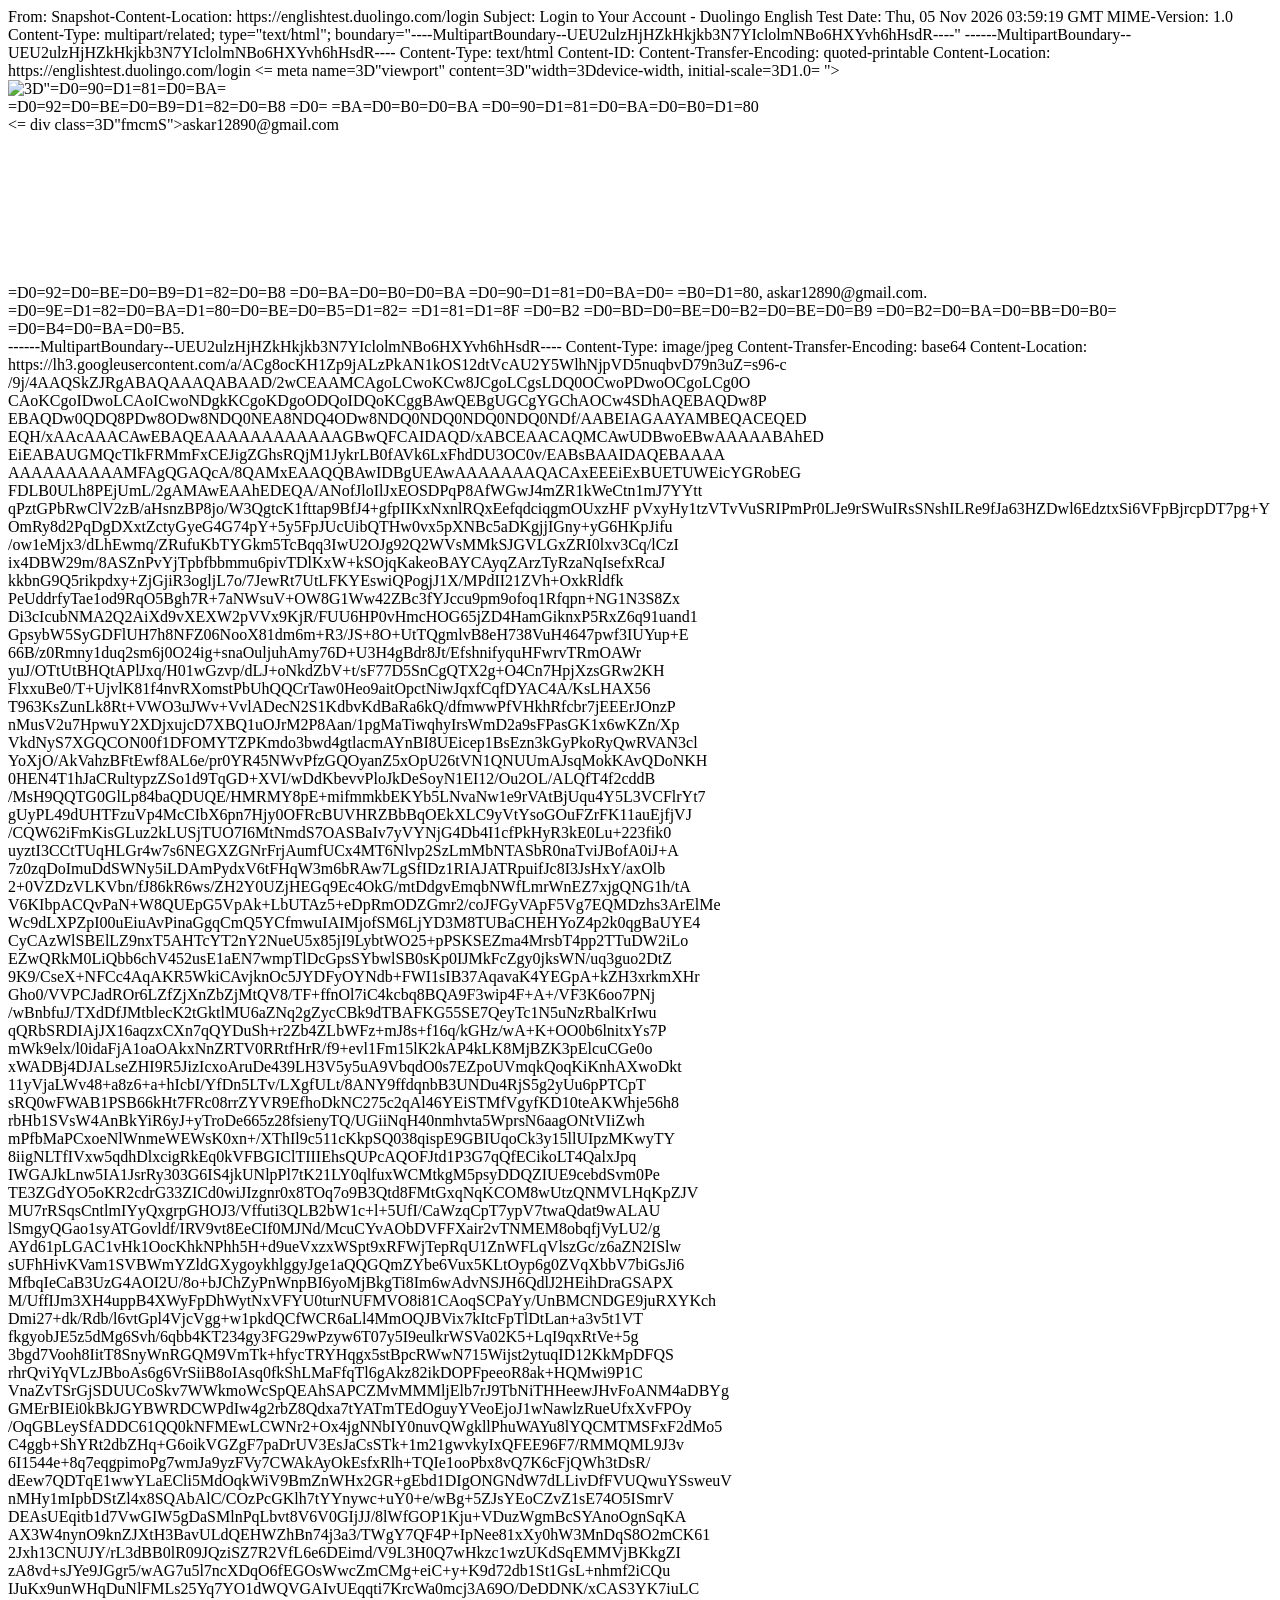
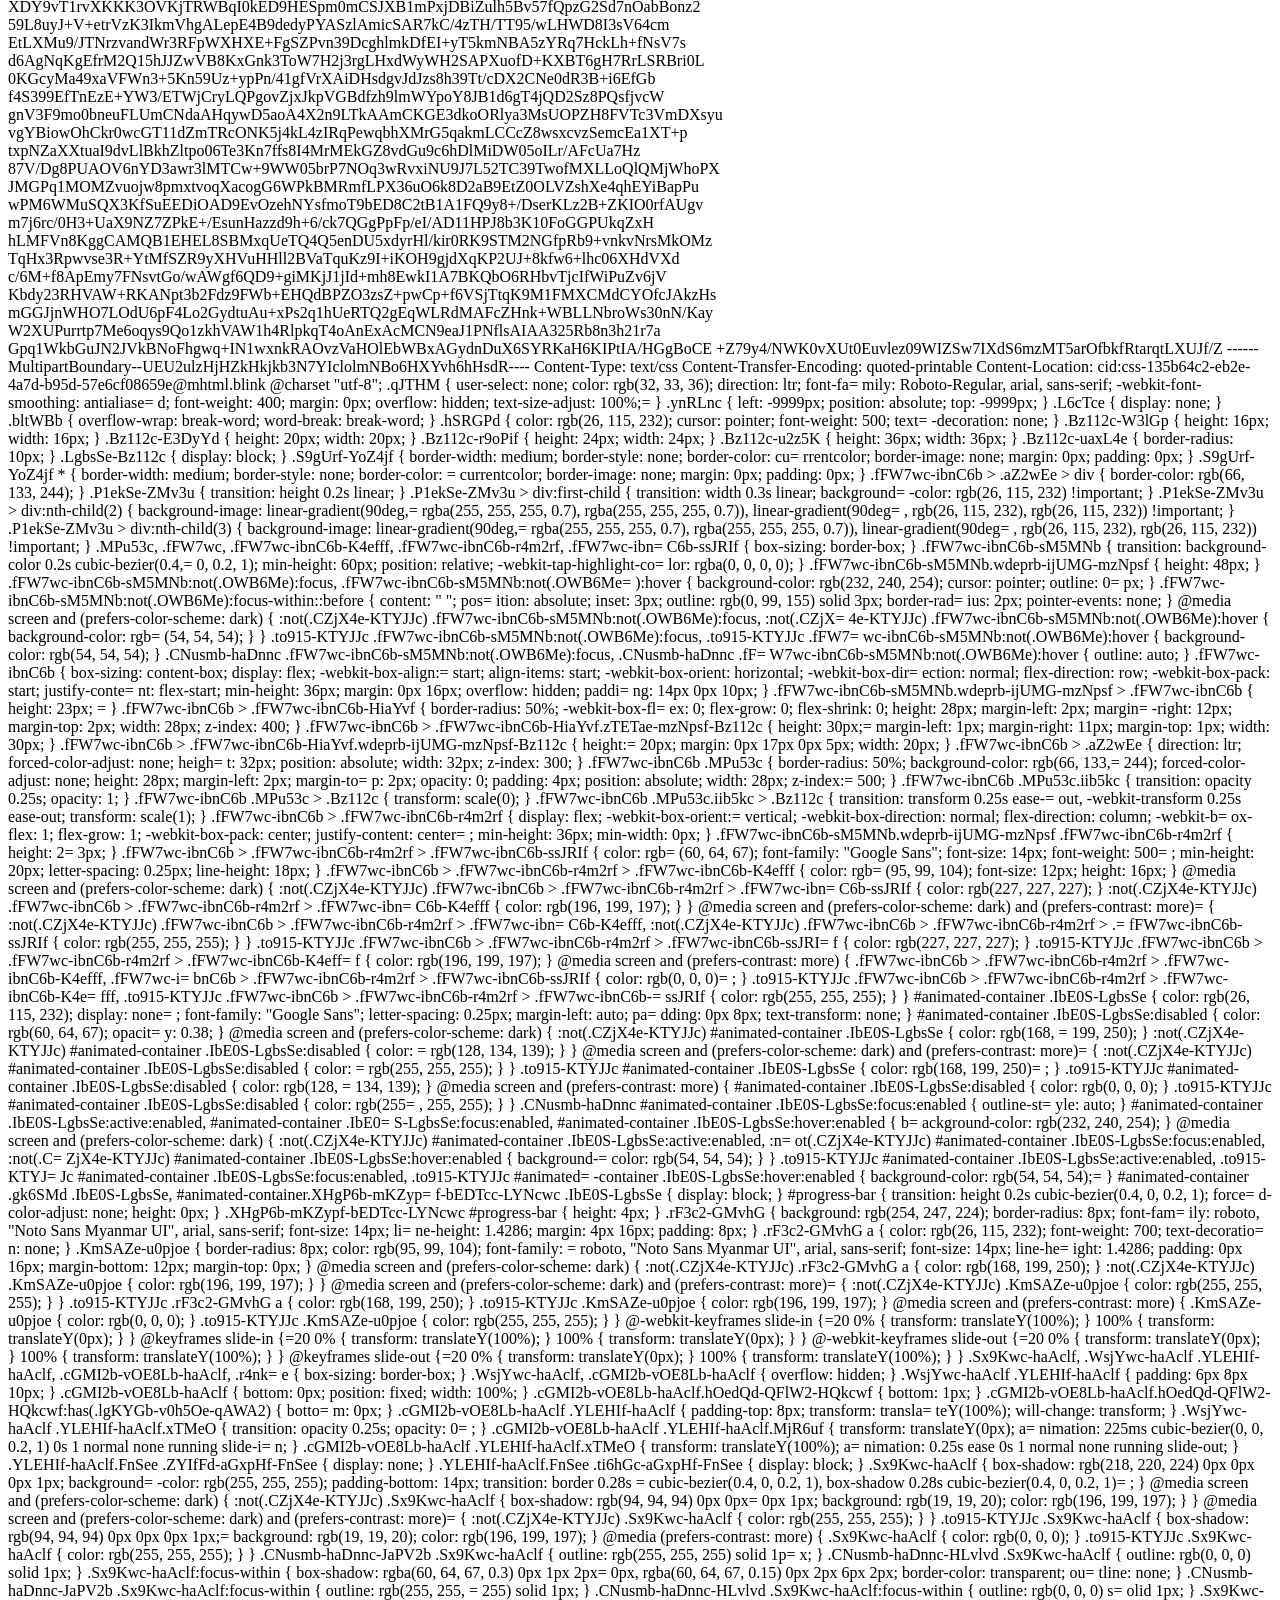
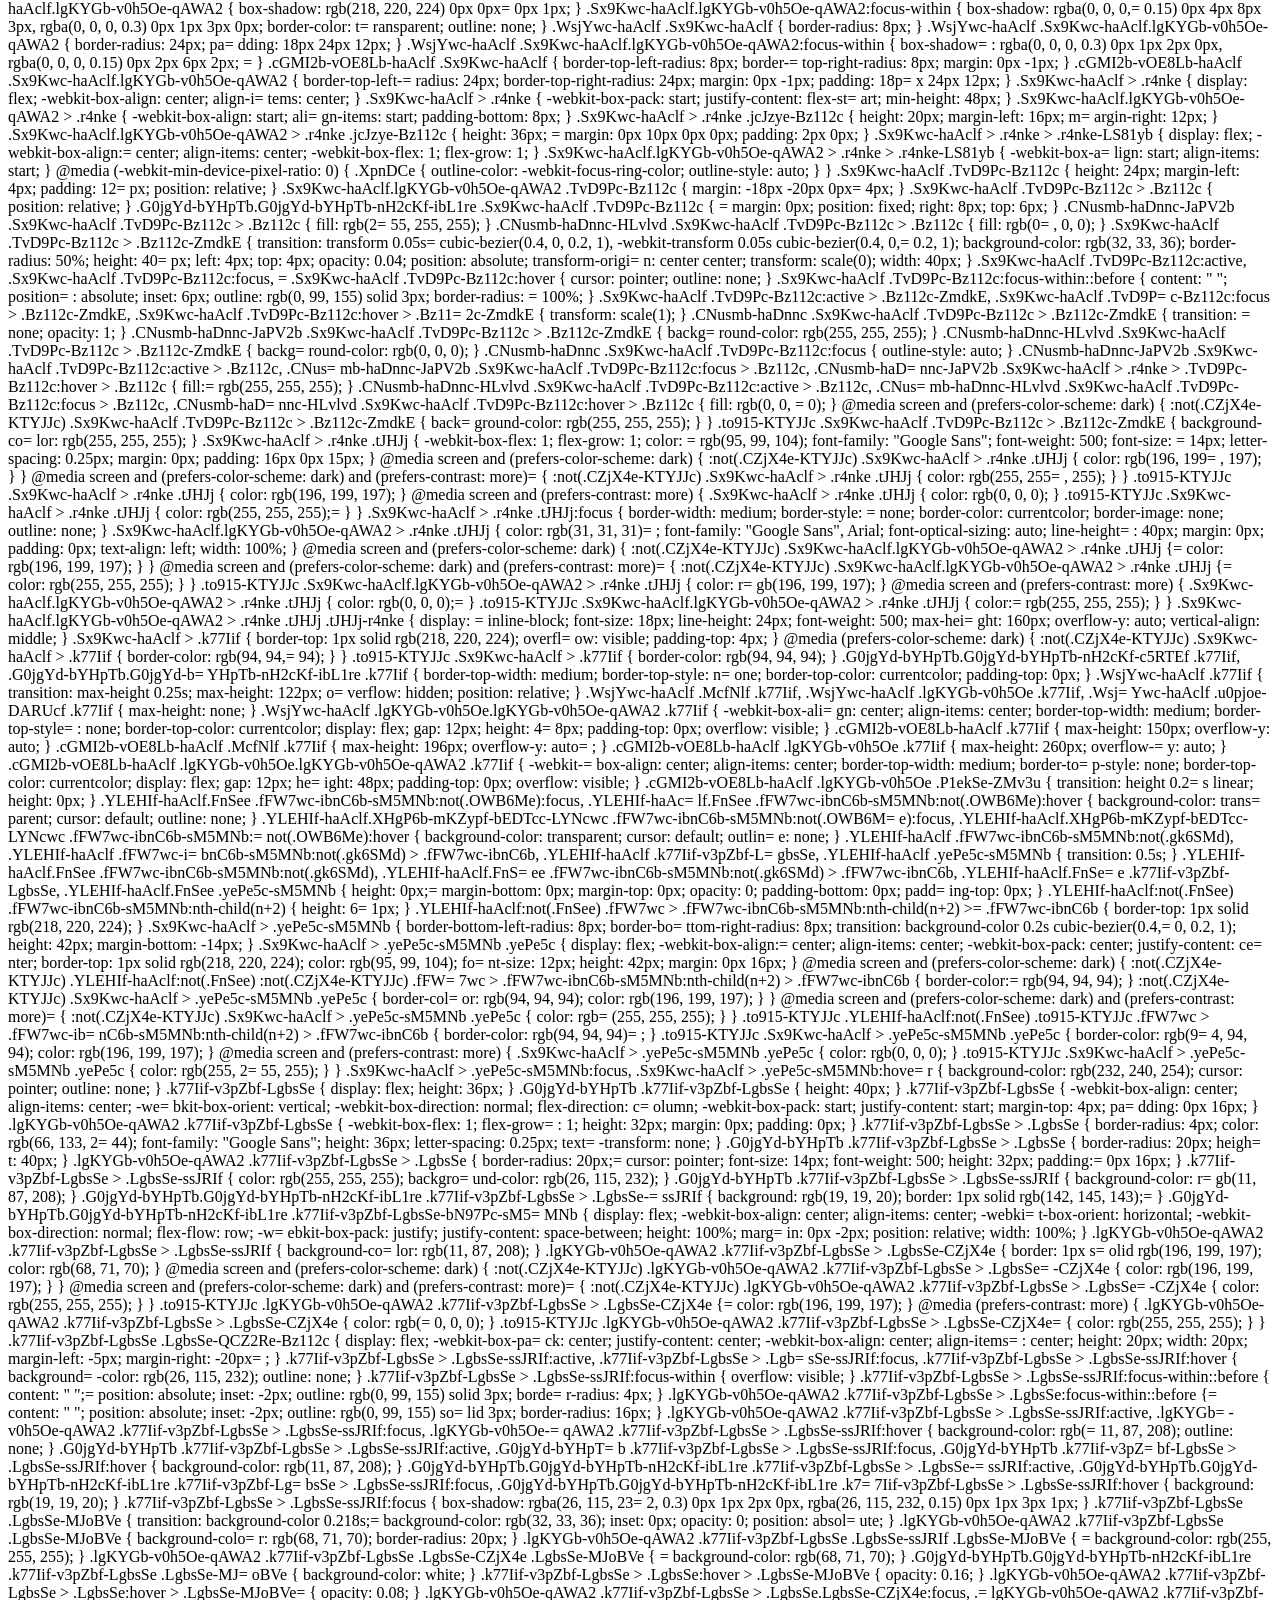
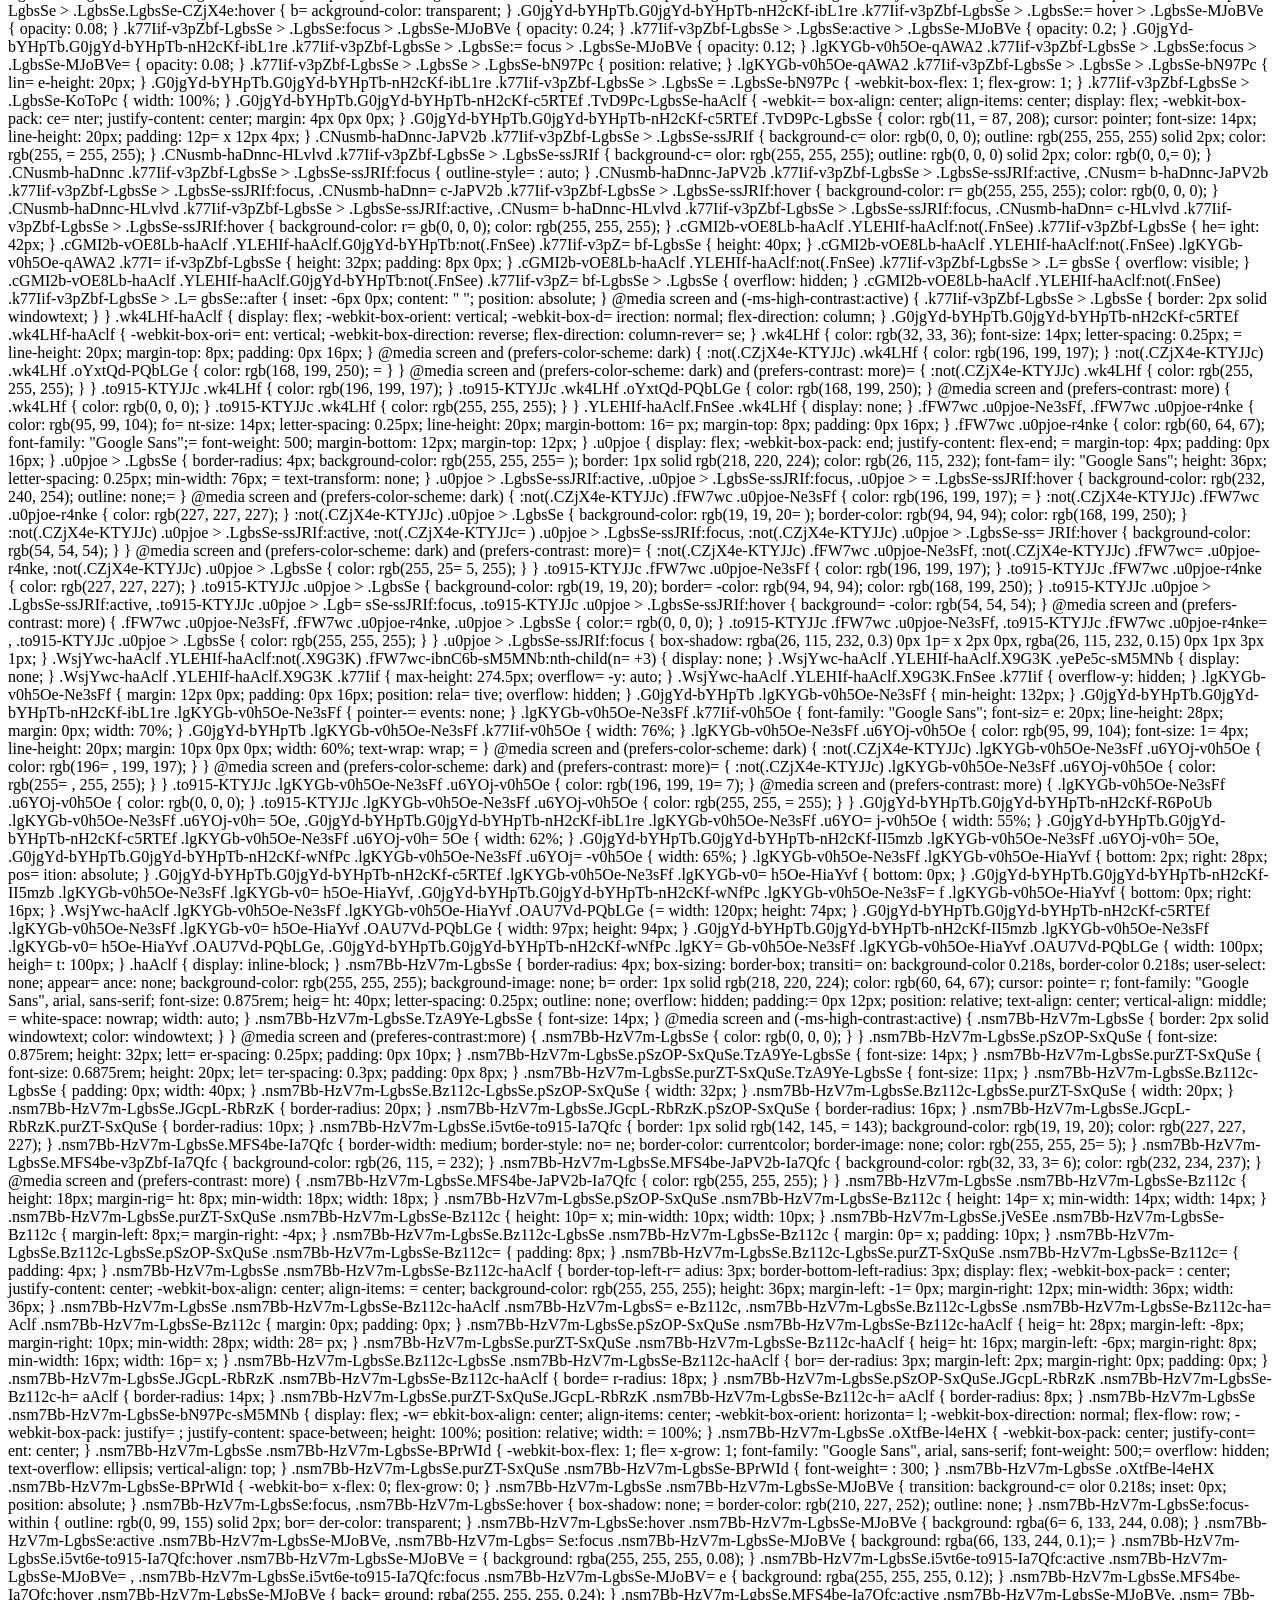
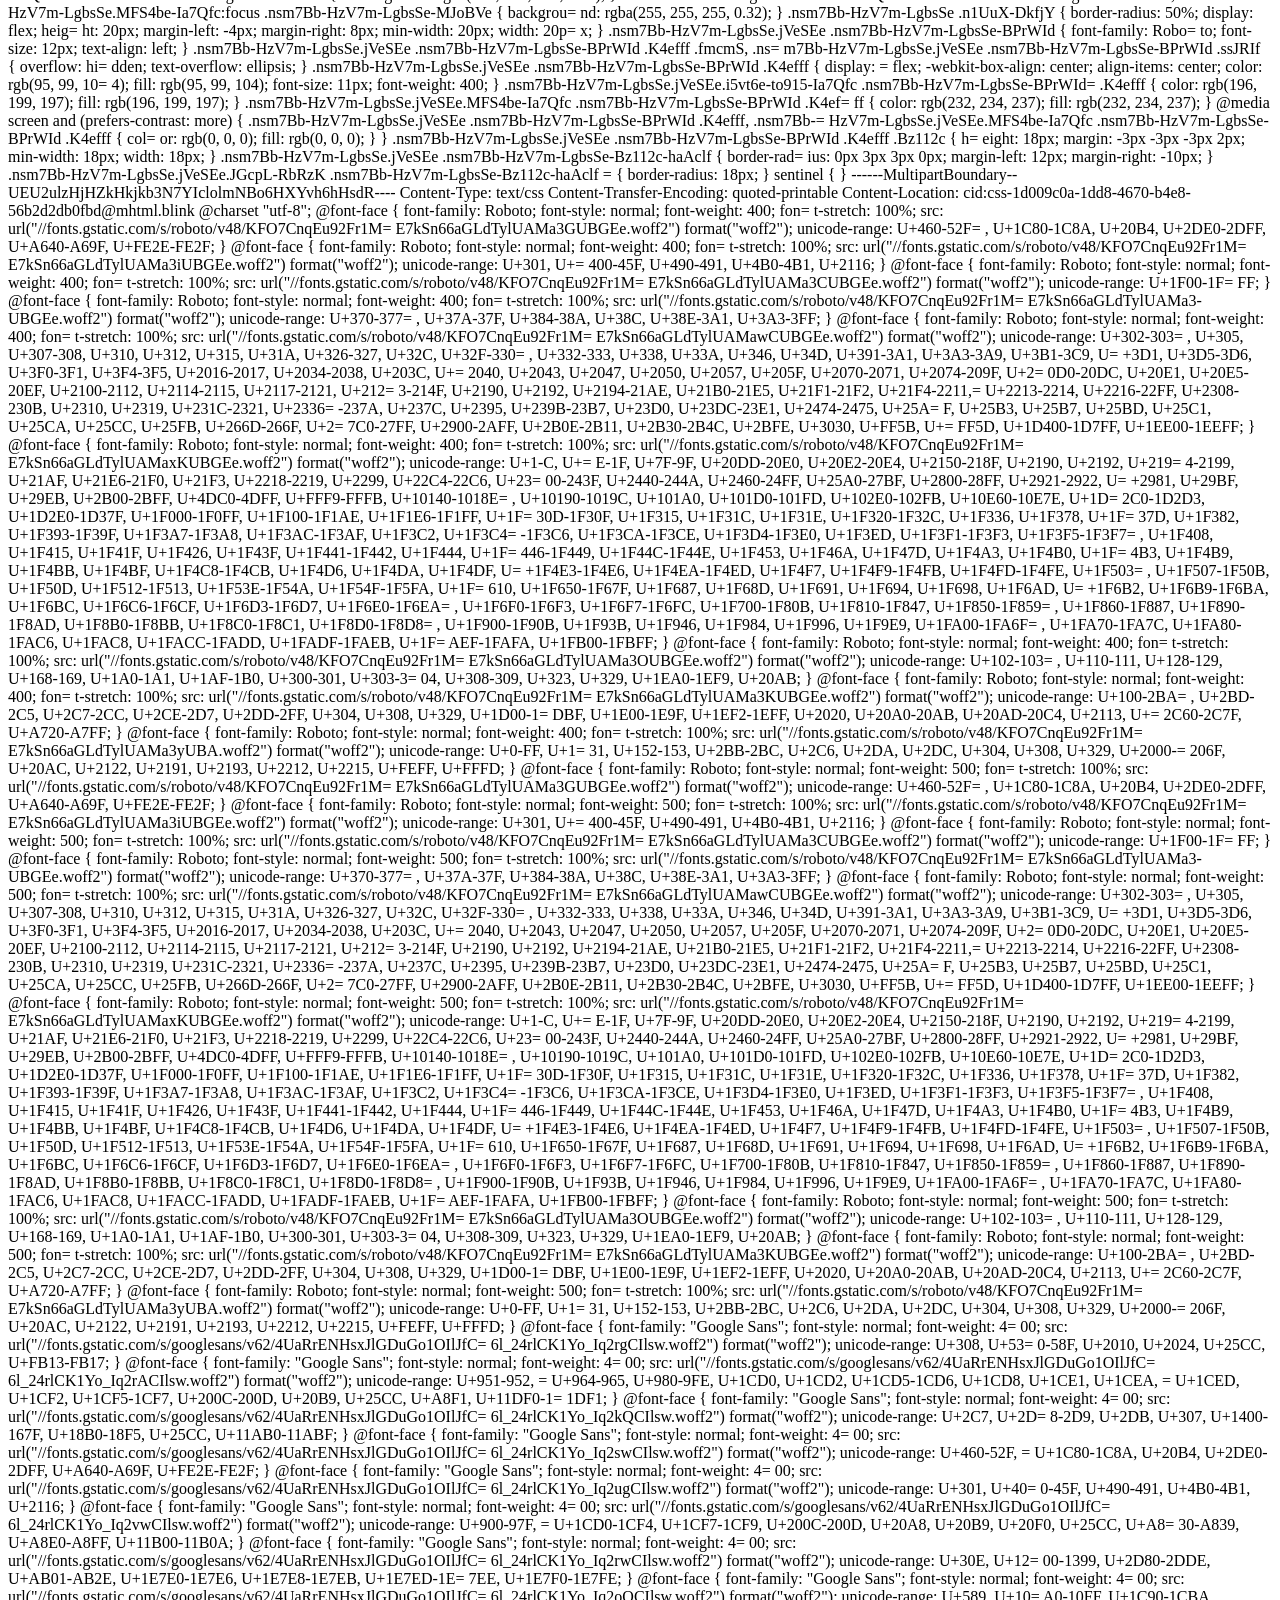
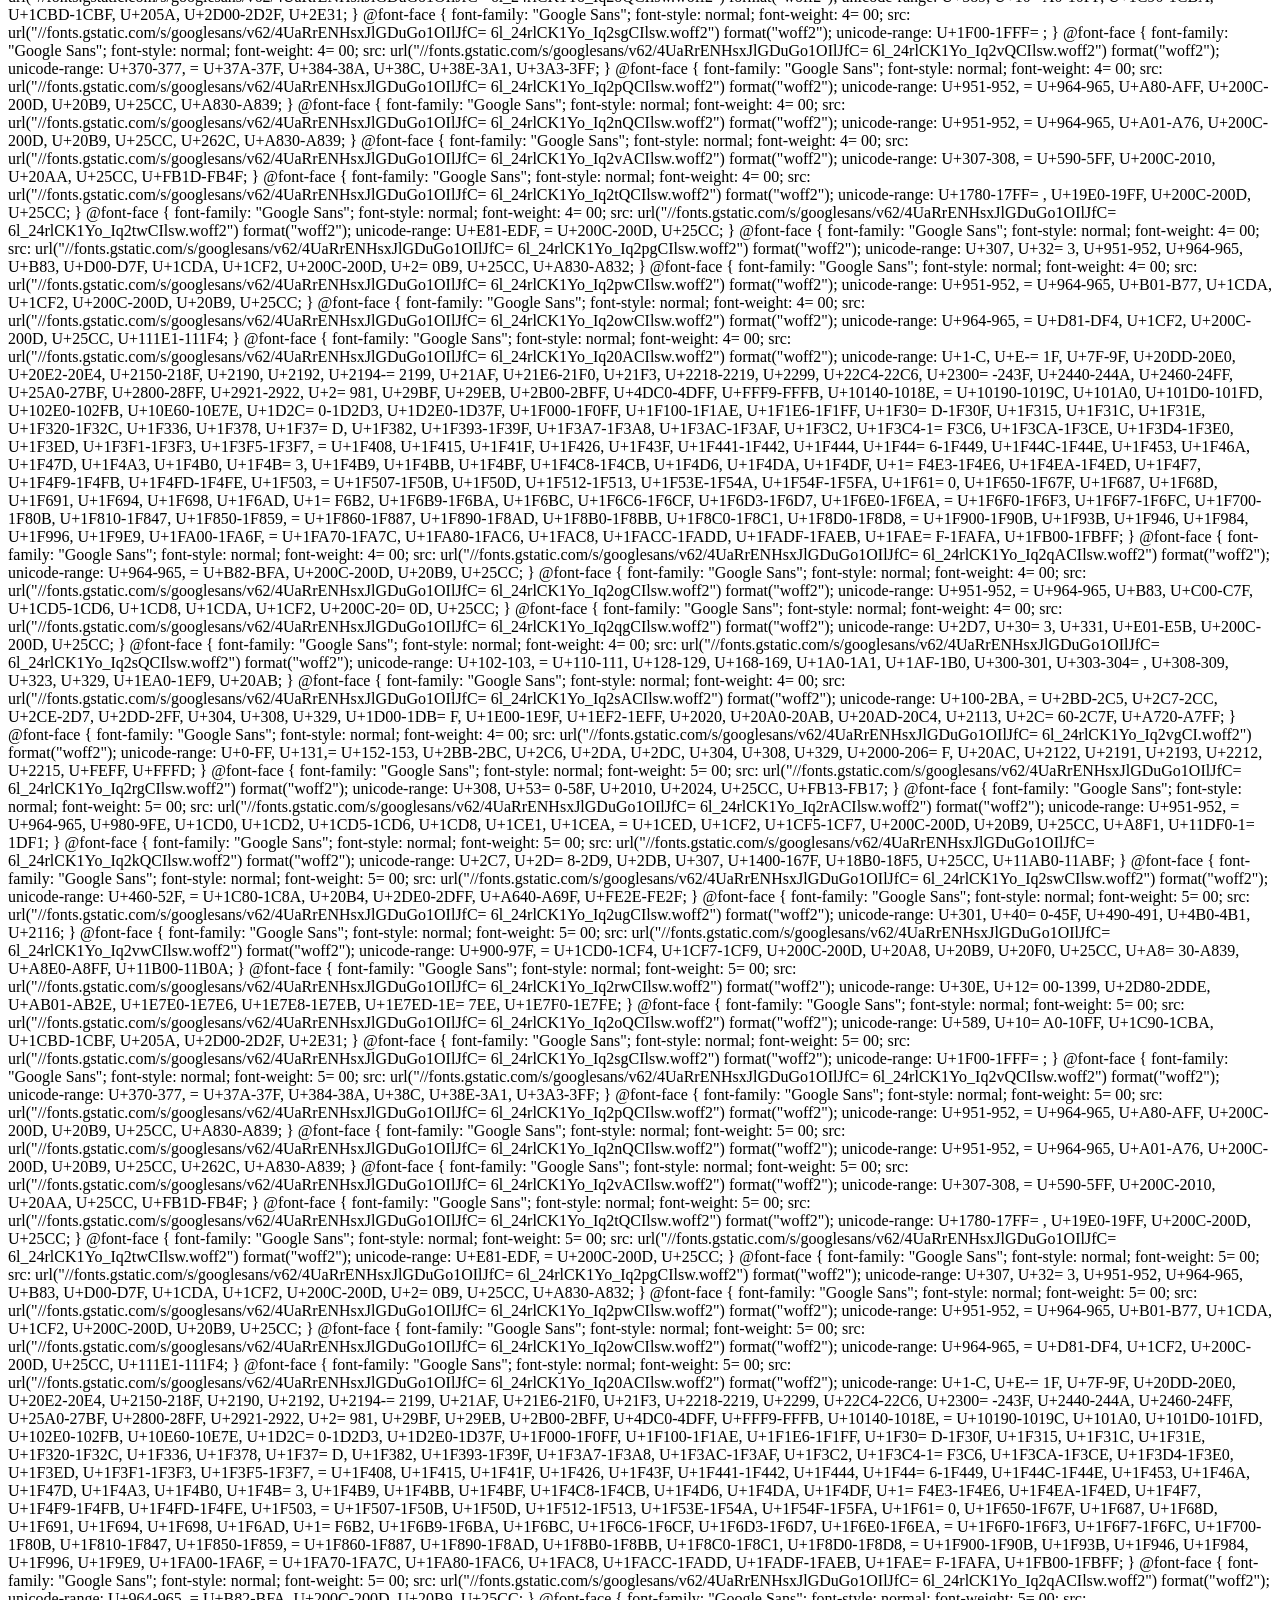
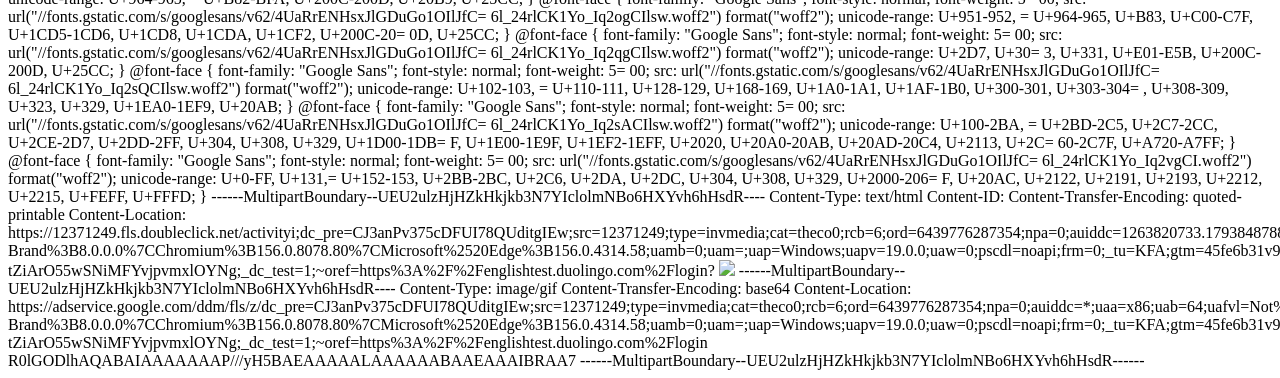
==== index.html @ a7f1c428 "Rename index.mhtml to index.html" ====
From: <Saved by Blink>
Snapshot-Content-Location: https://englishtest.duolingo.com/login
Subject: Login to Your Account - Duolingo English Test
Date: Thu, 05 Nov 2026 03:59:19 GMT
MIME-Version: 1.0
Content-Type: multipart/related;
	type="text/html";
	boundary="----MultipartBoundary--UEU2ulzHjHZkHkjkb3N7YIclolmNBo6HXYvh6hHsdR----"


------MultipartBoundary--UEU2ulzHjHZkHkjkb3N7YIclolmNBo6HXYvh6hHsdR----
Content-Type: text/html
Content-ID: <frame-999B323F2479903A1AABD88242AC3831@mhtml.blink>
Content-Transfer-Encoding: quoted-printable
Content-Location: https://englishtest.duolingo.com/login

<!DOCTYPE html><!--[if lt IE 7 ]> <html lang=3D"en" class=3D"lt-ie10 lt-ie9=
 lt-ie8 lt-ie7"> <![endif]--><!--[if IE 7 ]>    <html lang=3D"en" class=3D"=
lt-ie10 lt-ie9 lt-ie8"> <![endif]--><!--[if IE 8 ]>    <html lang=3D"en" cl=
ass=3D"lt-ie10 lt-ie9"> <![endif]--><!--[if IE 9 ]>    <html lang=3D"en" cl=
ass=3D"lt-ie10"> <![endif]--><!--[if (gt IE 9)|!(IE)]><!--><html lang=3D"en=
" style=3D"--camera-crop-size: 125%; --camera-crop-scale: 1.25;"><!--<![end=
if]--><head><meta http-equiv=3D"Content-Type" content=3D"text/html; charset=
=3DUTF-8"><link rel=3D"stylesheet" type=3D"text/css" href=3D"cid:css-5e7c4a=
0b-2846-457f-a64e-d6da3b0297cc@mhtml.blink" /><meta http-equiv=3D"X-UA-Comp=
atible" content=3D"IE=3Dedge"><meta name=3D"description" content=3D"Log in =
to your Duolingo English Test account to take practice tests, schedule, tak=
e the test, or view your scores."><meta name=3D"viewport" content=3D"viewpo=
rt-fit=3Dcover,width=3Ddevice-width,maximum-scale=3D1,initial-scale=3D1,min=
imum-scale=3D1,user-scalable=3Dyes"><meta name=3D"google" value=3D"notransl=
ate"><meta content=3D"https://dy8n3onijof8f.cloudfront.net/static/images/te=
stcenter/favicon-juicy.png" itemprop=3D"image"> <meta name=3D"baidu-site-ve=
rification" content=3D"codeva-ehhRhv6to8"><meta name=3D"google-site-verific=
ation" content=3D"8M4yiKHeEa_Lt2dZFdMu0WxDCelnV2OkozXi3PUS1sk"><meta name=
=3D"ahrefs-site-verification" content=3D"25a3b0226b2078b3e2fc7cafb4af51fdb0=
16a98aa95f3fb05f015db8f4906e0e"><meta property=3D"fb:app_id" content=3D"234=
536436609303"><meta name=3D"facebook-domain-verification" content=3D"3nxcgx=
99hvbagv2dwwncapohp6yiqb"><meta property=3D"og:title" content=3D"Login to Y=
our Account - Duolingo English Test"><meta property=3D"og:description" cont=
ent=3D"Log in to your Duolingo English Test account to take practice tests,=
 schedule, take the test, or view your scores."><meta property=3D"og:type" =
content=3D"website"><meta property=3D"og:url" content=3D"https://englishtes=
t.duolingo.com/login"><meta property=3D"og:image" content=3D"https://dy8n3o=
nijof8f.cloudfront.net/media/resources/metadata.png"><link rel=3D"shortcut =
icon" href=3D"https://dy8n3onijof8f.cloudfront.net/static/images/testcenter=
/favicon-juicy.ico"><title>Login to Your Account - Duolingo English Test</t=
itle><link rel=3D"preload" href=3D"https://dy8n3onijof8f.cloudfront.net/sta=
tic/js/969_prod_e00b0772fb8231ba6532.js" as=3D"script" crossorigin=3D"anony=
mous"><link rel=3D"preload" href=3D"https://dy8n3onijof8f.cloudfront.net/st=
atic/js/111_prod_451d4ec68a8529635d29.js" as=3D"script" crossorigin=3D"anon=
ymous"><link rel=3D"preload" href=3D"https://dy8n3onijof8f.cloudfront.net/s=
tatic/css/436_prod_2119152508aad9c7d98a.css" as=3D"style" crossorigin=3D"an=
onymous"><link rel=3D"preload" href=3D"https://dy8n3onijof8f.cloudfront.net=
/static/js/436_prod_dbca94350543fd149cdc.js" as=3D"script" crossorigin=3D"a=
nonymous"><link rel=3D"preload" href=3D"https://dy8n3onijof8f.cloudfront.ne=
t/static/css/821_prod_a93f4eafe98cb1b74fa2.css" as=3D"style" crossorigin=3D=
"anonymous"><link rel=3D"preload" href=3D"https://dy8n3onijof8f.cloudfront.=
net/static/js/821_prod_1590f5861c9c6734c100.js" as=3D"script" crossorigin=
=3D"anonymous"><link rel=3D"stylesheet" href=3D"https://dy8n3onijof8f.cloud=
front.net/static/css/main_prod_5721f80cd3430d2bfc95.css" crossorigin=3D"ano=
nymous"> <link rel=3D"stylesheet" type=3D"text/css" href=3D"https://dy8n3on=
ijof8f.cloudfront.net/static/css/436_prod_2119152508aad9c7d98a.css"><link r=
el=3D"stylesheet" type=3D"text/css" href=3D"https://dy8n3onijof8f.cloudfron=
t.net/static/css/821_prod_a93f4eafe98cb1b74fa2.css"><link id=3D"googleident=
ityservice" type=3D"text/css" media=3D"all" href=3D"https://accounts.google=
.com/gsi/style" rel=3D"stylesheet"></head> <body> <div id=3D"app"><div styl=
e=3D"--color-anchovy: 210, 228, 232; --color-aqua: 56, 238, 255; --color-aq=
ua-always-light: 56, 238, 255; --color-bee: 255, 200, 0; --color-bee-always=
-dark: 255, 199, 0; --color-beetle: 206, 130, 255; --color-beluga: 187, 242=
, 255; --color-betta: 144, 105, 205; --color-black: 0, 0, 0; --color-blue-j=
ay: 132, 216, 255; --color-butterfly: 111, 78, 161; --color-camel: 231, 166=
, 1; --color-canary: 255, 245, 211; --color-cardinal: 255, 75, 75; --color-=
celestia: 255, 255, 255; --color-cheetah: 255, 206, 142; --color-cosmos: 60=
, 77, 255; --color-crab: 255, 120, 120; --color-deep-martin: 16, 15, 62; --=
color-deep-starling: 34, 33, 81; --color-dragon: 204, 52, 141; --color-duck=
: 251, 229, 109; --color-eclipse: 0, 4, 55; --color-eel: 75, 75, 75; --colo=
r-fire-ant: 234, 43, 43; --color-flamingo: 255, 178, 178; --color-fox: 255,=
 150, 0; --color-gamma: 38, 246, 99; --color-grackle: 167, 160, 255; --colo=
r-grizzly: 187, 113, 73; --color-guinea-pig: 205, 121, 0; --color-hare: 175=
, 175, 175; --color-hare-always-light: 175, 175, 175; --color-honeycreeper:=
 193, 187, 255; --color-humpback: 43, 112, 201; --color-ice: 225, 253, 255;=
 --color-iguana: 221, 244, 255; --color-legendary-foreground: 140, 65, 3; -=
-color-lion: 255, 177, 0; --color-macaw: 28, 176, 246; --color-manta-ray: 4=
, 44, 96; --color-martin: 71, 85, 223; --color-max-shadow: 20, 208, 225; --=
color-monkey: 229, 162, 89; --color-moon-jelly: 122, 240, 242; --color-narw=
hal: 20, 83, 163; --color-nebula: 63, 34, 236; --color-nova: 207, 23, 200; =
--color-ocean: 0, 124, 143; --color-owl: 88, 204, 2; --color-peacock: 0, 20=
5, 156; --color-pig: 245, 164, 164; --color-polar: 247, 247, 247; --color-q=
uasar: 252, 85, 255; --color-sea-sponge: 215, 255, 184; --color-seafoam: 15=
8, 224, 233; --color-snow: 255, 255, 255; --color-snow-always-dark: 19, 31,=
 36; --color-snow-always-light: 255, 255, 255; --color-squid: 235, 227, 227=
; --color-stardust: 199, 255, 254; --color-starfish: 255, 134, 208; --color=
-starlight: 38, 138, 255; --color-starling: 92, 108, 252; --color-swan: 229=
, 229, 229; --color-swan-always-dark: 55, 70, 79; --color-swan-always-light=
: 229, 229, 229; --color-tree-frog: 88, 167, 0; --color-turtle: 165, 237, 1=
10; --color-walking-fish: 255, 223, 224; --color-whale: 24, 153, 214; --col=
or-wolf: 119, 119, 119;"><div class=3D"_2NZDU _1GcnW"><header class=3D"_3id=
nD"><div class=3D"_3WuCI"></div><input alt=3D"logo" class=3D"_2lOwd _5R156 =
_28UHh" src=3D"[data-uri]" type=3D"image"><=
div class=3D"_3WuCI"></div></header><div class=3D"_2kIhG"><h2 class=3D"U9vj=
W _2-rJ0 -axxk">=D0=92=D1=85=D0=BE=D0=B4</h2><div class=3D"_1Vb42"><form cl=
ass=3D"_1_zXJ" id=3D"login"><div class=3D"_22xbR"><div class=3D"_3GWiq"><di=
v class=3D"web-ui__InputWrapper-module--container UOQl0"><div class=3D"web-=
ui__InputWrapper-module--wrap"><input placeholder=3D"=D0=AD=D0=BB=D0=B5=D0=
=BA=D1=82=D1=80=D0=BE=D0=BD=D0=BD=D0=B0=D1=8F =D0=BF=D0=BE=D1=87=D1=82=D0=
=B0" autocomplete=3D"email" required=3D"" data-test=3D"email" class=3D"web-=
ui__InputWrapper-module--input" id=3D"web-ui1" type=3D"email" value=3D""><b=
utton class=3D"web-ui__LegacyButtonBase-module--unstyled-hover web-ui__Lega=
cyButtonBase-module--variant-unstyled web-ui__LegacyButtonBase-module--_bas=
e web-ui__InputWrapper-module--icon-button-focus web-ui__InputWrapper-modul=
e--icon-button" tabindex=3D"-1" type=3D"button"><svg height=3D"24" preserve=
AspectRatio=3D"xMidYMin slice" width=3D"24" class=3D"web-ui__LegacyButtonBa=
se-module--wrapped" style=3D"color: rgb(var(--color-hare)); overflow: visib=
le;" viewBox=3D"0 0 24 24"><path fill-rule=3D"evenodd" clip-rule=3D"evenodd=
" d=3D"M12 21C16.9706 21 21 16.9706 21 12C21 7.02944 16.9706 3 12 3C7.02944=
 3 3 7.02944 3 12C3 16.9706 7.02944 21 12 21ZM8.46504 9.87886C8.07452 9.488=
34 8.07452 8.85517 8.46504 8.46465C8.85557 8.07412 9.48873 8.07412 9.87925 =
8.46465L12.0004 10.5858L14.1209 8.4652C14.5114 8.07467 15.1446 8.07467 15.5=
351 8.4652C15.9257 8.85572 15.9257 9.48889 15.5351 9.87941L13.4146 12L15.53=
58 14.1212C15.9263 14.5117 15.9263 15.1449 15.5358 15.5354C15.1453 15.9259 =
14.5121 15.9259 14.1216 15.5354L12.0004 13.4142L9.87922 15.5353C9.4887 15.9=
258 8.85553 15.9258 8.46501 15.5353C8.07448 15.1448 8.07448 14.5116 8.46501=
 14.1211L10.5861 12L8.46504 9.87886Z" fill=3D"currentcolor"></path></svg></=
button></div></div></div><div class=3D"_3GWiq"><div class=3D"web-ui__InputW=
rapper-module--container UOQl0"><div class=3D"web-ui__InputWrapper-module--=
wrap"><input required=3D"" placeholder=3D"=D0=9F=D0=B0=D1=80=D0=BE=D0=BB=D1=
=8C" data-test=3D"password" class=3D"web-ui__InputWrapper-module--input" id=
=3D"web-ui2" type=3D"password" value=3D""><button class=3D"web-ui__LegacyBu=
ttonBase-module--unstyled-hover web-ui__LegacyButtonBase-module--variant-un=
styled web-ui__LegacyButtonBase-module--_base web-ui__InputWrapper-module--=
icon-button" tabindex=3D"-1" type=3D"button"><svg height=3D"24" preserveAsp=
ectRatio=3D"xMidYMin slice" width=3D"24" class=3D"web-ui__LegacyButtonBase-=
module--wrapped" style=3D"color: rgb(var(--color-macaw)); overflow: visible=
;" viewBox=3D"0 0 24 24"><path fill-rule=3D"evenodd" clip-rule=3D"evenodd" =
d=3D"M3.92433 6.34034C6.12517 4.74847 9.07298 3.5 12.0003 3.5C14.9667 3.5 1=
7.9132 4.6963 20.1117 6.27362C21.216 7.0659 22.1666 7.97876 22.8506 8.93064=
C23.524 9.86767 24.0005 10.9298 24.0005 12C24.0005 13.0702 23.524 14.1323 2=
2.8506 15.0694C22.1666 16.0212 21.216 16.9341 20.1117 17.7264C17.9132 19.30=
37 14.9667 20.5 12.0003 20.5C9.07298 20.5 6.12517 19.2515 3.92433 17.6597C2=
.81727 16.8589 1.861 15.9444 1.17121 15.0063C0.497122 14.0895 0 13.0434 0 1=
2C0 10.9566 0.497122 9.9105 1.17121 8.99373C1.861 8.05561 2.81727 7.14107 3=
.92433 6.34034ZM2.86482 10.2482C2.314 10.9974 2.10489 11.6023 2.10489 12C2.=
10489 12.3977 2.314 13.0026 2.86482 13.7518C3.39995 14.4795 4.18728 15.2458=
 5.15494 15.9457C7.10352 17.3551 9.62962 18.3873 12.0003 18.3873C14.4352 18=
.3873 16.9627 17.3887 18.8877 16.0076C19.8451 15.3207 20.6188 14.5635 21.14=
35 13.8334C21.6789 13.0885 21.8956 12.4568 21.8956 12C21.8956 11.5432 21.67=
89 10.9115 21.1435 10.1666C20.6188 9.43645 19.8451 8.67925 18.8877 7.99235C=
16.9627 6.61129 14.4352 5.61266 12.0003 5.61266C9.62962 5.61266 7.10352 6.6=
4491 5.15494 8.05432C4.18728 8.75423 3.39995 9.52046 2.86482 10.2482ZM12.00=
01 14.4811C13.3654 14.4811 14.4722 13.3703 14.4722 11.9999C14.4722 10.6296 =
13.3654 9.51869 12.0001 9.51869C10.6348 9.51869 9.528 10.6296 9.528 11.9999=
C9.528 13.3703 10.6348 14.4811 12.0001 14.4811ZM8.46115 11.9998C8.46115 10.=
0383 10.0454 8.44817 11.9997 8.44817C13.954 8.44817 15.5383 10.0383 15.5383=
 11.9998C15.5383 13.9614 13.954 15.5515 11.9997 15.5515C10.0454 15.5515 8.4=
6115 13.9614 8.46115 11.9998ZM11.9997 6.33551C8.88293 6.33551 6.35626 8.871=
51 6.35626 11.9998C6.35626 15.1281 8.88293 17.6641 11.9997 17.6641C15.1165 =
17.6641 17.6432 15.1281 17.6432 11.9998C17.6432 8.87151 15.1165 6.33551 11.=
9997 6.33551Z" fill=3D"currentcolor"></path></svg></button></div></div><but=
ton class=3D"web-ui__LegacyButtonBase-module--variant-link-juicy-macaw web-=
ui__LegacyButtonBase-module--variant-link-juicy web-ui__LegacyButtonBase-mo=
dule--_base-juicy web-ui__LegacyButtonBase-module--_base _3l8aK" type=3D"bu=
tton"><span class=3D"web-ui__LegacyButtonBase-module--wrapped">=D0=97=D0=B0=
=D0=B1=D1=8B=D0=BB=D0=B8 =D0=BF=D0=B0=D1=80=D0=BE=D0=BB=D1=8C?</span></butt=
on></div></div><div><button class=3D"web-ui__LegacyButtonBase-module--fake-=
disabled web-ui__LegacyButtonBase-module--variant-solid-juicy-macaw web-ui_=
_LegacyButtonBase-module--variant-solid-juicy web-ui__LegacyButtonBase-modu=
le--_variant-solid web-ui__LegacyButtonBase-module--_base-juicy web-ui__Leg=
acyButtonBase-module--_base _3nQdi" disabled=3D"" data-test=3D"done"><span =
class=3D"web-ui__LegacyButtonBase-module--wrapped">=D0=94=D0=90=D0=9B=D0=95=
=D0=95</span></button></div><div class=3D"_2zm4p"><div class=3D"_2HUFB"><sp=
an class=3D"_2eul7"><h4 class=3D"CeEDn _2-rJ0 _3Po9m">=D0=98=D0=9B=D0=98</h=
4></span></div></div><div class=3D"_3SGdy"><button class=3D"web-ui__LegacyB=
uttonBase-module--variant-stroke-juicy-macaw web-ui__LegacyButtonBase-modul=
e--variant-stroke-juicy web-ui__LegacyButtonBase-module--variant-stroke web=
-ui__LegacyButtonBase-module--_base-juicy web-ui__LegacyButtonBase-module--=
_base XngMz"><img alt=3D"google" class=3D"_3k3_t web-ui__LegacyButtonBase-m=
odule--wrapped" src=3D"https://dy8n3onijof8f.cloudfront.net/static/images/w=
p/b8878bb608e4a7c5190d.svg" width=3D"24" height=3D"24"><span class=3D"web-u=
i__LegacyButtonBase-module--wrapped">=D0=9F=D0=A0=D0=9E=D0=94=D0=9E=D0=9B=
=D0=96=D0=98=D0=A2=D0=AC =D0=A7=D0=95=D0=A0=D0=95=D0=97 GOOGLE</span><div c=
lass=3D"_2veTk web-ui__LegacyButtonBase-module--wrapped" data-test=3D"login=
-google-button"><div class=3D"S9gUrf-YoZ4jf" style=3D"position: relative;">=
<div></div><iframe src=3D"cid:frame-E88A2F523CCB03619D6DDD1582BFAEC2@mhtml.=
blink" class=3D"L5Fo6c-PQbLGe" allow=3D"identity-credentials-get" id=3D"gsi=
_62863_143790" title=3D"=D0=9A=D0=BD=D0=BE=D0=BF=D0=BA=D0=B0 &quot;=D0=92=
=D0=BE=D0=B9=D1=82=D0=B8 =D1=81 =D0=B0=D0=BA=D0=BA=D0=B0=D1=83=D0=BD=D1=82=
=D0=BE=D0=BC Google&quot;" style=3D"display: block; position: relative; top=
: 0px; left: 0px; height: 44px; width: 361px; border: 0px; margin: -2px -10=
px;"></iframe></div></div></button></div></form></div><div class=3D"sN4Q2">=
<p class=3D"_6exHH _3-S5-">=D0=9F=D1=80=D0=BE=D0=B4=D0=BE=D0=BB=D0=B6=D0=B0=
=D1=8F, =D0=B2=D1=8B =D1=81=D0=BE=D0=B3=D0=BB=D0=B0=D1=88=D0=B0=D0=B5=D1=82=
=D0=B5=D1=81=D1=8C =D1=81 =D0=BD=D0=B0=D1=88=D0=B8=D0=BC=D0=B8 <a href=3D"h=
ttps://englishtest.duolingo.com/terms_of_service" target=3D"_blank" data-by=
pass=3D""><b>=D0=A3=D1=81=D0=BB=D0=BE=D0=B2=D0=B8=D1=8F=D0=BC=D0=B8 =D0=BF=
=D1=80=D0=B5=D0=B4=D0=BE=D1=81=D1=82=D0=B0=D0=B2=D0=BB=D0=B5=D0=BD=D0=B8=D1=
=8F =D1=83=D1=81=D0=BB=D1=83=D0=B3</b></a> =D0=B8 <a href=3D"https://englis=
htest.duolingo.com/privacy" target=3D"_blank" data-bypass=3D""><b>=D0=9F=D0=
=BE=D0=BB=D0=B8=D1=82=D0=B8=D0=BA=D0=BE=D0=B9 =D0=BA=D0=BE=D0=BD=D1=84=D0=
=B8=D0=B4=D0=B5=D0=BD=D1=86=D0=B8=D0=B0=D0=BB=D1=8C=D0=BD=D0=BE=D1=81=D1=82=
=D0=B8</b></a>.</p></div><button class=3D"web-ui__LegacyButtonBase-module--=
variant-link-juicy-macaw web-ui__LegacyButtonBase-module--variant-link-juic=
y web-ui__LegacyButtonBase-module--_base-juicy web-ui__LegacyButtonBase-mod=
ule--_base"><span class=3D"web-ui__LegacyButtonBase-module--wrapped">=D0=9D=
=D0=95=D0=A2 =D0=90=D0=9A=D0=9A=D0=90=D0=A3=D0=9D=D0=A2=D0=90? =D0=97=D0=90=
=D0=A0=D0=95=D0=93=D0=98=D0=A1=D0=A2=D0=A0=D0=98=D0=A0=D0=A3=D0=99=D0=A2=D0=
=95=D0=A1=D0=AC</span></button></div><div class=3D"_5kbbq"></div></div></di=
v></div>  =20


<iframe height=3D"0" width=3D"0" src=3D"cid:frame-6758C2CE8B525096BE8964DC9=
DE89FAF@mhtml.blink" style=3D"display: none; visibility: hidden;"></iframe>=
<div id=3D"batBeacon129052682089" style=3D"width: 0px; height: 0px; display=
: none; visibility: hidden;"><img id=3D"batBeacon341646551094" width=3D"0" =
height=3D"0" alt=3D"" src=3D"https://bat.bing.com/action/0?ti=3D343094589&a=
mp;Ver=3D2&amp;mid=3Da0c97c09-3093-4e32-a2a9-9d8b00f6b673&amp;bo=3D1&amp;si=
d=3Dc198cbb0d8c711f19a0983f12f53098d&amp;vid=3Dc1990a00d8c711f1bcf2051ffbc8=
6589&amp;vids=3D0&amp;msclkid=3DN&amp;uach=3Dpv%3D19.0.0&amp;pi=3D918639831=
&amp;lg=3Dru&amp;sw=3D1536&amp;sh=3D960&amp;sc=3D24&amp;tl=3DLogin%20to%20Y=
our%20Account%20-%20Duolingo%20English%20Test&amp;p=3Dhttps%3A%2F%2Fenglish=
test.duolingo.com%2Flogin&amp;r=3Dhttps%3A%2F%2Fenglishtest.duolingo.com%2F=
home%3Flanding_url%3Dhttps%253A%252F%252Fenglishtest.duolingo.com%252Flogin=
&amp;lt=3D1425&amp;evt=3DpageLoad&amp;sv=3D2&amp;cdb=3DAQAQ&amp;rn=3D589856=
" style=3D"width: 0px; height: 0px; display: none; visibility: hidden;"></d=
iv></body></html>
------MultipartBoundary--UEU2ulzHjHZkHkjkb3N7YIclolmNBo6HXYvh6hHsdR----
Content-Type: image/svg+xml
Content-Transfer-Encoding: quoted-printable
Content-Location: https://dy8n3onijof8f.cloudfront.net/static/images/wp/b8878bb608e4a7c5190d.svg

<svg enable-background=3D"new 0 0 533.5 544.3" viewBox=3D"0 0 533.5 544.3" =
xmlns=3D"http://www.w3.org/2000/svg"><path d=3D"m533.5 278.4c0-18.5-1.5-37.=
1-4.7-55.3h-256.7v104.8h147c-6.1 33.8-25.7 63.7-54.4 82.7v68h87.7c51.5-47.4=
 81.1-117.4 81.1-200.2z" fill=3D"#4285f4"/><path d=3D"m272.1 544.3c73.4 0 1=
35.3-24.1 180.4-65.7l-87.7-68c-24.4 16.6-55.9 26-92.6 26-71 0-131.2-47.9-15=
2.8-112.3h-90.5v70.1c46.2 91.9 140.3 149.9 243.2 149.9z" fill=3D"#34a853"/>=
<path d=3D"m119.3 324.3c-11.4-33.8-11.4-70.4 0-104.2v-70.1h-90.4c-38.6 76.9=
-38.6 167.5 0 244.4z" fill=3D"#fbbc04"/><path d=3D"m272.1 107.7c38.8-.6 76.=
3 14 104.4 40.8l77.7-77.7c-49.2-46.2-114.5-71.6-182.1-70.8-102.9 0-197 58-2=
43.2 150l90.4 70.1c21.5-64.5 81.8-112.4 152.8-112.4z" fill=3D"#ea4335"/></s=
vg>
------MultipartBoundary--UEU2ulzHjHZkHkjkb3N7YIclolmNBo6HXYvh6hHsdR----
Content-Type: text/css
Content-Transfer-Encoding: quoted-printable
Content-Location: https://accounts.google.com/gsi/style

@charset "utf-8";

#credential_picker_container { border-width: medium; border-style: none; bo=
rder-color: currentcolor; border-image: none; height: 330px; position: fixe=
d; right: 20px; top: 20px; width: 391px; z-index: 9999; }

#credential_picker_container .L5Fo6c-PQbLGe { border-width: medium; border-=
style: none; border-color: currentcolor; border-image: none; width: 391px; =
height: 330px; }

@media only screen and (max-width: 410px) {
  #credential_picker_container { overflow: hidden auto; right: 0px; width: =
100vw; }
  #credential_picker_container .L5Fo6c-PQbLGe { width: 100vw; }
}

#g_a11y_announcement { height: 1px; left: -10000px; overflow: hidden; posit=
ion: absolute; top: auto; width: 1px; }

.L5Fo6c-sM5MNb { border: 0px; display: block; left: 0px; position: relative=
; top: 0px; }

.L5Fo6c-bF1uUb { border-radius: 4px; inset: 0px; cursor: pointer; position:=
 absolute; }

.L5Fo6c-bF1uUb:focus { border-width: medium; border-style: none; border-col=
or: currentcolor; border-image: none; outline: none; }

sentinel { }
------MultipartBoundary--UEU2ulzHjHZkHkjkb3N7YIclolmNBo6HXYvh6hHsdR----
Content-Type: text/css
Content-Transfer-Encoding: quoted-printable
Content-Location: https://dy8n3onijof8f.cloudfront.net/static/css/821_prod_a93f4eafe98cb1b74fa2.css

@charset "utf-8";

.ItJnw { position: relative; display: flex; flex-direction: column; align-i=
tems: center; justify-content: center; background-color: rgb(255, 235, 165)=
; }

@media (min-width: 1024px) {
  .ItJnw { flex-direction: row; }
}

._3KFd9 { display: block; position: absolute; top: 0px; width: 100%; height=
: 100%; object-fit: cover; z-index: -1; }

._1Hqxi { display: flex; flex-direction: row; align-items: center; padding-=
bottom: 24px; }

@media (min-width: 1024px) {
  ._1Hqxi { padding-bottom: 0px; }
}

.FgbpF { padding: 6px; position: relative; margin: 0px; z-index: 900; color=
: rgb(205, 121, 0); }

.eUgA4 { font-weight: 700; }

._3dg1L { text-decoration: underline !important; }

._3eOfS { display: grid; grid-template-columns: auto auto; align-items: cen=
ter; }

._3Rz-f { color: rgb(205, 121, 0); }

._2NBfH { mask-size: contain; mask-repeat: no-repeat; display: inline-flex;=
 width: fit-content; }

._2qXCg { scrollbar-width: none; }

._2qXCg::-webkit-scrollbar { display: none; }

._2pMUp { margin-left: 8px; margin-right: 8px; max-width: 100%; padding: 32=
px 24px 28px; }

._2pMUp._1HIAk { padding-bottom: 12px; }

._3BxXq { padding-bottom: var(--safe-area-inset-bottom,0); max-width: unset=
 !important; border-bottom-left-radius: 0px !important; border-bottom-right=
-radius: 0px !important; }

._3BxXq, ._1WrDl { position: absolute; bottom: 0px; width: 100% !important;=
 }

._1WrDl { align-content: center; margin: 0px; max-width: unset; padding: 60=
px 32px 100px; top: 0px; border-radius: 0px !important; }

._1WrDl._1HIAk { padding-bottom: 130px; }

._2bqyW { position: absolute; top: 12px; }

._1jS2q { align-items: center; display: flex; flex-direction: column; }

._1VN2V { padding-bottom: 16px; text-align: center; }

._3Q1ZE { padding-bottom: 24px; text-align: center; }

._1ad4h { display: flex; flex-direction: column; gap: 8px; width: 100%; }

._1dIMM { position: absolute; bottom: 8px; left: 16px; right: 16px; width: =
auto; }

._3U_Dw { transition: 0.3s ease-in-out; }

._1W8og { animation: 0.5s ease 0s 1 normal none running _1H_oC; }

@keyframes _1H_oC {=20
  0% { opacity: 0; transform: translateY(-20px); }
  100% { opacity: 1; transform: translateY(0px); }
}

.pjNzo { animation: 0.5s ease 0s 1 normal none running _2M0q0; }

@keyframes _2M0q0 {=20
  0% { opacity: 0; }
  100% { opacity: 0.5; }
}

._2Zsvy { animation: 0.2s ease-in-out 0s 1 normal forwards running _1GYm3; =
}

@keyframes _1GYm3 {=20
  0% { transform: scale(0); }
  80% { transform: scale(1.1); }
  100% { transform: scale(1); }
}

._1t-st { animation: 2s ease 0s infinite normal none running _2e7T9; }

@keyframes _2e7T9 {=20
  0%, 100% { transform: rotate(0deg); }
  10% { transform: rotate(5deg); }
  30% { transform: rotate(-5deg); }
  40% { transform: rotate(0deg); }
}

.pYJEW { animation: 0.3s ease 0s 1 normal forwards running _1sH60; }

@keyframes _1sH60 {=20
  0% { transform: scale(1); }
  100% { transform: scale(1.07); }
}

.Yalnt { animation: 0.2s ease 0s 1 normal forwards running _1cDKD; }

._2RD-g { animation: 0.2s ease 0s 1 normal forwards running _2hyny; }

@keyframes _1cDKD {=20
  0% { transform: translateX(0px); opacity: 1; }
  100% { transform: translateX(-5%); opacity: 0; }
}

@keyframes _2hyny {=20
  0% { transform: translateX(5%); opacity: 0; }
  100% { transform: translateX(0px); opacity: 1; }
}

._2z7OU { animation: 0.2s ease 0s 1 normal forwards running _1Gq5f; }

@keyframes _1Gq5f {=20
  0% { opacity: 0; }
  100% { opacity: 1; }
}

._1w5U1 { animation: 0.2s ease-in-out 0s 1 normal none running _3ce_N; }

@keyframes _3ce_N {=20
  0% { transform: translateY(100%); opacity: 0; }
  100% { transform: translateY(0px); opacity: 1; }
}

.QsChI { scrollbar-width: none; }

.QsChI::-webkit-scrollbar { display: none; }

._1lefq { background: rgb(255, 255, 255); border-radius: 16px; max-height: =
100dvh; overflow: auto; width: 380px; }

@media (min-width: 992px) {
  ._1lefq { overflow-x: unset; }
}

._1lefq.urTc0 { border-radius: 0px; height: 100dvh; max-width: 600px; width=
: 100%; }

._3YWKC { display: flex; justify-content: center; align-items: center; posi=
tion: fixed; inset: 0px; z-index: 1200; }

._1rUkA { background: rgba(32, 47, 54, 0.4); }

.P23CK { scrollbar-width: none; }

.P23CK::-webkit-scrollbar { display: none; }

._2n4ED { background: none; border-width: medium; border-style: none; borde=
r-color: currentcolor; border-image: none; cursor: pointer; padding: 0px; p=
osition: absolute; left: 24px; top: 24px; }

._3UUvR { display: flex; justify-content: center; align-items: center; padd=
ing: 24px; position: relative; height: 72px; }

._2ak_Y { width: 100%; }

._1yYJU { border-bottom: 2px solid rgb(229, 229, 229); }

._1PXW1 { border-top: 2px solid rgb(229, 229, 229); }

h1, h2, h3, h4, h5, label, p { margin: 0px; padding: 0px; }

h1 { margin-top: -2px; }

h2 { margin-top: -4px; }

.eMSb- { font-size: var(--text-pageTitle-size-large); font-weight: var(--te=
xt-pageTitle-weight-large); line-height: var(--text-pageTitle-line-height-l=
arge); color: rgb(75, 75, 75); }

.liYxU { font-size: var(--text-pageTitle-size-small); font-weight: var(--te=
xt-pageTitle-weight-small); line-height: var(--text-pageTitle-line-height-s=
mall); color: rgb(75, 75, 75); }

.cbXxZ { font-size: var(--text-heading-size-large); font-weight: var(--text=
-heading-weight-large); line-height: var(--text-heading-line-height-large);=
 color: rgb(75, 75, 75); }

.U9vjW { font-size: var(--text-heading-size-medium); font-weight: var(--tex=
t-heading-weight-medium); line-height: var(--text-heading-line-height-mediu=
m); color: rgb(75, 75, 75); }

._2PQ62 { font-size: var(--text-heading-size-small); font-weight: var(--tex=
t-heading-weight-small); line-height: var(--text-heading-line-height-small)=
; color: rgb(75, 75, 75); }

.CeEDn { font-size: var(--text-heading-size-xsmall); font-weight: var(--tex=
t-heading-weight-xsmall); line-height: var(--text-heading-line-height-xsmal=
l); color: rgb(75, 75, 75); }

._1NQK- { font-size: var(--text-heading-size-xxsmall); font-weight: var(--t=
ext-heading-weight-xxsmall); line-height: var(--text-heading-line-height-xx=
small); color: rgb(175, 175, 175); }

._3KS0P { font-weight: var(--text-body-weight); line-height: var(--text-bod=
y-line-height); }

._3KS0P, ._20Yo1 { font-size: var(--text-body-size); color: rgb(75, 75, 75)=
; }

._20Yo1 { font-weight: var(--text-body-weight-spacious); line-height: var(-=
-text-body-line-height-spacious); }

.MXncZ { font-size: var(--text-caption-size); font-weight: var(--text-capti=
on-weight); line-height: var(--text-caption-line-height); color: rgb(119, 1=
19, 119); }

._3Un_V { font-size: var(--text-label-size-large); font-weight: var(--text-=
label-weight-large); line-height: var(--text-label-line-height-large); text=
-transform: var(--text-label-casing-large); letter-spacing: var(--text-labe=
l-letter-spacing-large); color: rgb(28, 176, 246); }

._1rU7V { font-size: var(--text-label-size-medium); font-weight: var(--text=
-label-weight-medium); line-height: var(--text-label-line-height-medium); t=
ext-transform: var(--text-label-casing-medium); letter-spacing: var(--text-=
label-letter-spacing-medium); color: rgb(28, 176, 246); }

._3IgOj { font-size: var(--text-label-size-small); font-weight: var(--text-=
label-weight-small); line-height: var(--text-label-line-height-small); text=
-transform: var(--text-label-casing-small); letter-spacing: var(--text-labe=
l-letter-spacing-small); color: rgb(28, 176, 246); }

._2-rJ0 { text-wrap: pretty; }

._308v9 { scrollbar-width: none; }

._308v9::-webkit-scrollbar { display: none; }

._28UHh { cursor: pointer; }

._2lOwd { height: 32px; width: 214px; }

._2DN2D { scrollbar-width: none; }

._2DN2D::-webkit-scrollbar { display: none; }

._1rHgi { scrollbar-width: none; }

._1rHgi::-webkit-scrollbar { display: none; }

._2Ks12 { text-align: center; margin-top: 48px; }

@media (min-width: 768px) {
  ._2Ks12 { margin-top: 96px; }
}

._24OT7 { height: 48px; width: 100%; margin-top: 32px; text-align: center; =
}

@media (min-width: 480px) {
  ._24OT7 { width: 343px; }
}

@media (min-width: 768px) {
  ._24OT7 { margin-top: 48px; }
}

._EOnB { scrollbar-width: none; }

._EOnB::-webkit-scrollbar { display: none; }

._36OXH { background-color: transparent; border-radius: 10px; border-width:=
 medium medium 2px; border-style: none none solid; border-color: currentcol=
or currentcolor rgb(229, 229, 229); border-image: none; margin: 2px -16px 0=
px; width: auto; }

@media (min-width: 768px) {
  ._36OXH { margin: 2px 0px 0px; width: 100%; }
}

._2rjT1 { scrollbar-width: none; }

._2rjT1::-webkit-scrollbar { display: none; }

._2ieYE { display: flex; flex-flow: wrap; gap: 16px; }

@media (min-width: 768px) {
  ._2ieYE { gap: 12px; }
}

._3bcpd { justify-content: space-between; }

._3bcpd, ._2Lqaj { }

._1QeE0 { height: 16px; width: 16px; }

._36AZm { color: rgb(255, 255, 255); font-size: 14px; text-decoration: none=
; }

@media (min-width: 768px) {
  ._36AZm { font-size: 16px; }
}

.cRe-J { scrollbar-width: none; }

.cRe-J::-webkit-scrollbar { display: none; }

._8xBbT { display: flex; flex-direction: column; gap: 8px; }

._33Kmv { align-items: center; display: flex; font-size: 13px; gap: 4px; te=
xt-decoration: none; }

._3YAPf { margin-top: 24px; }

@media (min-width: 624px) {
  ._3YAPf { align-items: flex-end; flex-direction: row; justify-content: fl=
ex-end; gap: 16px; }
}

._3YAPf ._33Kmv { color: rgb(255, 255, 255); }

._3tqsl { align-items: flex-start; gap: 16px; justify-content: center; padd=
ing-bottom: 32px; }

@media (min-width: 480px) {
  ._3tqsl { align-items: center; flex-direction: row; }
}

._3tqsl ._33Kmv { color: rgb(175, 175, 175); }

._3b5f_ { scrollbar-width: none; }

._3b5f_::-webkit-scrollbar { display: none; }

._2ua3h { align-items: center; display: flex; flex-direction: column; margi=
n-top: 40px; }

@media (min-width: 992px) {
  ._2ua3h { margin-top: 48px; }
}

.Cr9rG { margin-bottom: -40px; width: 260px; }

@media (min-width: 992px) {
  .Cr9rG { width: 360px; }
}

._1uxGd { background-image: url("../images/green_waves.svg"); background-po=
sition: 50% center; background-repeat: repeat-x; height: 23.75px; margin-bo=
ttom: -0.75px; width: 100%; }

._2uA6- { align-items: center; background-color: rgb(88, 204, 2); color: rg=
b(255, 255, 255); display: flex; flex-direction: column; justify-content: c=
enter; padding: 40px 16px; width: 100%; }

@media (min-width: 480px) {
  ._2uA6- { padding: 40px 24px 64px; }
}

@media (min-width: 1280px) {
  ._2uA6- { padding: 64px 40px 80px; }
}

@media (min-width: 1440px) {
  ._2uA6- { padding: 80px 186px 96px; }
}

._4wWMC { max-width: 1068px; width: 90vw; }

@media (min-width: 667px) {
  ._4wWMC { width: 80vw; }
}

.DbNWq { display: flex; flex-direction: column; justify-content: space-betw=
een; }

@media (min-width: 667px) {
  .DbNWq { flex-direction: row; }
}

._3ziXj { width: 100%; }

@media (min-width: 667px) {
  ._3ziXj { margin-right: 40px; max-width: 240px; }
}

@media (min-width: 1280px) {
  ._3ziXj { margin-right: 64px; max-width: 360px; }
}

.oRbx- { display: grid; gap: 26px 24px; grid-template-columns: repeat(2, 1f=
r); grid-template-rows: auto auto; }

@media (min-width: 768px) {
  .oRbx- { column-gap: 36px; }
}

@media (min-width: 1280px) {
  .oRbx- { gap: 36px 48px; grid-template-columns: repeat(4, 1fr); grid-temp=
late-rows: auto; }
}

.xc_Af { margin-bottom: 54px; }

._2ltHO { color: rgb(255, 255, 255); font-size: 16px; margin: 8px 32px 16px=
 0px; }

@media (min-width: 768px) {
  ._2ltHO { font-size: 20px; }
}

._3yp8Y { display: flex; flex-direction: column; }

@media (min-width: 480px) {
  ._3yp8Y { min-width: 140px; }
}

@media (min-width: 1280px) {
  ._3yp8Y { min-width: max-content; }
}

._38F5V { color: rgb(255, 255, 255); font-size: 15px; margin-bottom: 10px; =
text-decoration: none; }

._1Acy8 { display: flex; flex-direction: column; gap: 24px; }

._1-Pn1 { margin: 54px 0px 32px; opacity: 0.5; width: 100%; }

._3dSAx { display: flex; flex-direction: row; justify-content: space-betwee=
n; row-gap: 24px; width: 100%; }

._1qg1R { display: flex; flex-direction: column; row-gap: 24px; width: 100%=
; }

@media (min-width: 667px) {
  ._1qg1R { flex-direction: row; justify-content: space-between; }
}

._27hB- { align-items: center; display: flex; flex-direction: row; backgrou=
nd: none; border-width: medium; border-style: none; border-color: currentco=
lor; border-image: none; cursor: pointer; padding: 0px; }

._1oDUa { height: 20px; margin-right: 8px; width: 20px; }

._1MHhr { color: rgb(255, 255, 255); font-size: 16px; margin-right: 32px; }

@media (min-width: 768px) {
  ._1MHhr { font-size: 20px; }
}

._1vFME { align-items: flex-end; display: flex; flex-direction: row; min-wi=
dth: 150px; }

@media (min-width: 768px) {
  ._1vFME { min-width: 192px; }
}

@media (min-width: 1280px) {
  ._1vFME { min-width: 310px; }
}

._3aYOS { scrollbar-width: none; }

._3aYOS::-webkit-scrollbar { display: none; }

._3RgdF { width: 100%; }

@media (min-width: 480px) {
  ._3RgdF { max-width: 480px; }
}

._2a4Ra { color: rgb(175, 175, 175); }

._34H7T { border-top: 2px solid rgb(229, 229, 229); padding: 24px; }

._1U2nl { align-items: center; display: grid; gap: 10px; grid-template-colu=
mns: repeat(2, 1fr); justify-content: center; }

@media (min-width: 480px) {
  ._1U2nl { grid-template-columns: repeat(3, 1fr); }
}

._3T79N { height: min-content; }

.sjwX5 { border-radius: 12px; font-size: 15px; padding: 8px 12px; text-alig=
n: left; width: 100%; }

.KpUWu { background: none; border-width: medium; border-style: none; border=
-color: currentcolor; border-image: none; }

.KpUWu:hover { background-color: rgb(229, 229, 229); }

._364GC { background-color: rgb(221, 244, 255); border: 2px solid rgb(132, =
216, 255); color: rgb(24, 153, 214); font-weight: 700; }

._2p16b { cursor: pointer; font-weight: 400; }

.SX2u4 { color: rgb(24, 153, 214); }

._1ssM- { scrollbar-width: none; }

._1ssM-::-webkit-scrollbar { display: none; }

._1muD_ { background-color: rgb(255, 255, 255); margin: auto; display: flex=
; flex-direction: column; min-height: 100vh; }

.nKt-_ { overflow: clip; }

.v6tRX { max-width: 1280px; padding: 0px 16px; width: 100%; }

@media (min-width: 480px) {
  .v6tRX { padding: 0px 24px; }
}

@media (min-width: 768px) {
  .v6tRX { padding: 0px 48px; }
}

@media (min-width: 992px) {
  .v6tRX { padding: 0px 72px; }
}

._290Ib { display: flex; justify-content: center; align-items: center; }

._1L8UI { background-color: rgb(255, 255, 255); display: inline-flex; flex-=
direction: column; align-items: center; align-self: center; flex: 1 1 0%; }

._1L8UI hr { width: 100%; }

._1gl7w { position: sticky; top: 0px; z-index: 600; }

._1xx1q { display: flex; justify-content: center; padding: 16px 0px; }

._2IiAO { scrollbar-width: none; }

._2IiAO::-webkit-scrollbar { display: none; }

._1MrfT { max-width: 270px; }

._1_zjh, ._1MrfT { height: 32px; width: auto; }

._2O8vJ { align-items: center; display: flex; gap: 16px; }

._2EXAR { width: 24px; height: 24px; }

._3qeKA { display: flex; padding: 12px 16px; justify-content: space-between=
; align-items: center; max-width: 1136px; margin: 0px auto; width: 100%; }

@media (min-width: 1136px) {
  ._3qeKA { padding: 16px 24px; height: auto; }
}

._3X36s { border-bottom: 2px solid rgb(229, 229, 229); }

.TMIPe { height: 32px; }

._1BpAx { height: 24px; padding: 0px; border-width: medium; border-style: n=
one; border-color: currentcolor; border-image: none; background: none; }

._1iSfs { width: 24px; height: 24px; background-color: rgb(175, 175, 175); =
}

._2Iyf4 { scrollbar-width: none; }

._2Iyf4::-webkit-scrollbar { display: none; }

._2dmlp { --web-ui_button-padding: 13px 16px; }

.sZVw8 { width: 24px; height: 24px; }

._2ZU6P { width: 100%; }

._1Of3b { align-items: center; background-color: inherit; border-bottom: 2p=
x solid rgb(229, 229, 229); display: flex; flex-direction: column; gap: 16p=
x; padding: 12px 16px; position: sticky; top: 0px; z-index: 1350; margin-bo=
ttom: 22px; }

._1iFf0 { flex-direction: row; }

._1iFf0, ._3JF0q { display: flex; align-items: center; justify-content: spa=
ce-between; width: 100%; }

._3JF0q { gap: 8px; }

._2Kvob { width: 100%; }

._1h-rx { height: 32px; width: auto; }

.PUVAv, ._2hxNl { display: flex; flex-direction: row; align-items: center; =
}

._2hxNl { gap: 16px; }

._29Jm1 { align-items: center; background-color: inherit; border-width: med=
ium; border-style: none; border-color: currentcolor; border-image: none; ma=
rgin: 0px; padding: 0px; }

._29Jm1, ._3kFLo { display: flex; justify-content: center; }

._3kFLo { align-items: flex-start; flex-direction: column; gap: 16px; paddi=
ng: 0px 16px; }

._3eTiI { color: rgb(175, 175, 175); font-weight: 700; line-height: 16px; p=
adding: 8px 16px; }

._25cl- { align-items: flex-start; border-bottom: 2px solid rgb(229, 229, 2=
29); display: flex; flex-direction: column; width: 100%; }

.COWk5 { padding: 12px 16px; width: 100%; }

.wGtDt { line-height: 28px; }

._28ddN { background: rgb(255, 255, 255); z-index: 1300; max-height: 100dvh=
; overflow-y: auto; }

._2AdRR { position: fixed; top: 0px; left: 0px; height: 100%; width: 100%; =
z-index: 1200; }

.clRbT { scrollbar-width: none; }

.clRbT::-webkit-scrollbar { display: none; }

._2YxGL { align-items: center; display: flex; gap: 8px; }

._3kBVe { width: 100%; }

._2j2Bq { padding: 13px 16px; }

.ga-pp { flex: 1 1 0%; width: 100%; }

._1MqM8 { --web-ui_button-padding: 13px 16px; padding: 13px 16px; }

._4SUAq { scrollbar-width: none; }

._4SUAq::-webkit-scrollbar { display: none; }

.DGbsH { justify-content: center; }

.DGbsH, ._1IiK6 { display: flex; align-items: center; }

._1IiK6 { max-width: 1136px; justify-content: space-between; flex: 1 0 0px;=
 }

._2S6_E { padding: 12px 16px; flex: 1 0 0px; border-bottom: 2px solid rgb(2=
29, 229, 229); background: rgb(255, 255, 255); }

._2TZOG { height: 38px; }

._1c6in { cursor: pointer; margin-right: 24px; }

._2Ik8i { display: flex; align-items: center; gap: 32px; }

.g3gWc { gap: 32px; }

._921H- { cursor: pointer; gap: 8px; }

.bR9Hw { font-weight: var(--text-caption-weight-bold); }

._1H68_ { padding: 20px; width: 100%; border-radius: 0px; }

._1NdRh { background-color: rgb(247, 247, 247); }

.GSMJc { border-radius: 12px 12px 0px 0px; }

.CHYUr { border-radius: 0px 0px 12px 12px; }

._1ULQw { color: rgb(119, 119, 119); padding: 0px; border: 0px; font-size: =
16px; height: 16px; line-height: 16px; }

._3MNGy { scrollbar-width: none; }

._3MNGy::-webkit-scrollbar { display: none; }

._2184m { display: flex; justify-content: center; align-items: center; }

._2yuIA { top: 40px; position: absolute; transform: translateX(-50%); }

._1gM03 { background: rgb(255, 255, 255); border: 2px solid rgb(229, 229, 2=
29); border-radius: 12px; cursor: pointer; flex-direction: column; min-widt=
h: 212px; z-index: 1300; }

._1uZI4 { position: relative; top: 2px; z-index: 1301; }

._1Z5bd { scrollbar-width: none; }

._1Z5bd::-webkit-scrollbar { display: none; }

._3ue5x { width: 350px; }

._3jjnl { width: 100%; text-align: center; color: rgb(175, 175, 175); }

._2S8qF { color: rgb(119, 119, 119); }

._3YSPP { display: flex; flex-direction: column; align-items: flex-start; j=
ustify-content: space-around; gap: 24px; padding: 24px 24px 0px; }

._121Oi { font-size: 12px; line-height: 120%; color: rgb(204, 47, 56); marg=
in-top: 6px; width: 100%; text-align: center; }

._28fab { display: flex; flex-direction: column; width: 100%; gap: 12px; ma=
rgin-bottom: 12px; }

._28V6V, ._2sA_P { width: 100%; }

._2sA_P { text-align: center; color: rgb(168, 176, 184); }

.UfYWk { width: 100%; }

._17ZBm { scrollbar-width: none; }

._17ZBm::-webkit-scrollbar { display: none; }

._1BF4f { padding: 32px 24px 12px; gap: 24px; }

._2HUOY, ._1BF4f { display: flex; flex-direction: column; justify-content: =
center; }

._2HUOY { gap: 16px; }

.b3W-T { display: flex; flex-direction: column; gap: 12px; justify-content:=
 center; }

._3jZA3 { width: 100%; }

._1L6xs, ._1L4EU { text-align: center; }

._1NwKu { scrollbar-width: none; }

._1NwKu::-webkit-scrollbar { display: none; }

._3Zpg5 { display: flex; flex-direction: column; width: 90vw; max-width: 60=
0px; }

.Ub2wg, ._2h_hb { display: flex; flex-direction: column; gap: 16px; padding=
: 24px; }

._2h_hb { height: 100%; overflow: auto; }

._2ajTV { display: flex; justify-content: flex-end; align-items: center; ga=
p: 12px; padding: 16px 24px; }

._1zAXT { color: rgb(255, 75, 75); font-weight: 700; margin-right: auto; }

._1zpMc { justify-content: center; min-height: 200px; }

._3Js03, ._1zpMc { display: flex; align-items: center; }

._3Js03 { flex-direction: column; gap: 12px; padding: 24px; }

._3Js03 img { max-width: 152px; max-height: 143px; }

._2SYb- { display: flex; flex-direction: column; justify-content: center; b=
ackground-color: rgb(255, 255, 255); border: 3px dashed rgb(229, 229, 229);=
 border-radius: 16px; padding: 24px; gap: 12px; }

._2SYb-._3JS26 { border: 3px solid rgb(88, 204, 2); }

._2TLYx { color: rgb(28, 176, 246); text-decoration: underline; }

._3_EFC { margin: 0px auto; color: rgb(255, 75, 75); font-weight: 700; }

._1Ubog { display: flex; flex-direction: column; gap: 12px; }

.hDvuM, ._3etOI { display: flex; flex-direction: column; gap: 8px; }

.A9GjF { display: flex; align-items: center; gap: 8px; cursor: pointer; }

.K79Gs { font-weight: 700; }

._2vxr9 { color: rgb(119, 119, 119); font-size: 14px; }

._2fRsk { display: flex; align-items: flex-end; gap: 8px; }

._1Bdr6 { flex: 1 1 0%; }

.tsoja { scrollbar-width: none; }

.tsoja::-webkit-scrollbar { display: none; }

._20MZy { width: 100%; position: relative; border-collapse: collapse; table=
-layout: fixed; }

._1jspa { min-width: 32px; pointer-events: auto; z-index: 510; border-radiu=
s: 50% !important; height: 32px !important; padding: 0px !important; positi=
on: fixed !important; transform: none !important; width: 32px !important; }

._1jspa:dir(rtl) svg { transform: scaleX(-1); }

._3-iCU { min-width: 0px; width: 100%; }

._3-jgr { overflow-x: auto; overscroll-behavior-x: contain; }

._3-jgr:focus-visible { outline: rgb(28, 176, 246) solid 2px; outline-offse=
t: -2px; }

._1cIFU { overflow-x: auto; overscroll-behavior-x: contain; }

._1cIFU:focus-visible { outline: rgb(28, 176, 246) solid 2px; outline-offse=
t: -2px; }

._1cIFU .DvFA8 { min-width: 0px; white-space: nowrap; }

._1cIFU ._20MZy { font-size: 13px; table-layout: auto; }

._1cIFU .Iwiwl { padding: 12px 14px; }

@media (min-width: 768px) {
  ._1cIFU ._20MZy { font-size: inherit; }
  ._1cIFU .Iwiwl { padding: 16px 16px 16px 0px; }
}

@media (min-width: 1136px) {
  ._1cIFU ._20MZy { table-layout: fixed; }
}

._3rohA { mask-image: linear-gradient(90deg, rgb(0, 0, 0) 0px, rgb(0, 0, 0)=
 calc(100% - 40px), transparent); }

._3rohA:dir(rtl) { mask-image: linear-gradient(270deg, rgb(0, 0, 0) 0px, rg=
b(0, 0, 0) calc(100% - 40px), transparent); }

._3iADr { padding: 0px; }

._2pw97, .jUfbJ { box-sizing: border-box; inset-inline-start: 0px; position=
: sticky; }

._2WyaP { border: 2px solid rgb(229, 229, 229); border-radius: 16px; backgr=
ound-color: rgb(255, 255, 255); }

._2WyaP, ._18g_C { overflow: hidden; }

._1B1Li { border-bottom: 2px solid rgb(229, 229, 229); }

._3WYbP { }

._1x7rP { background-color: rgb(247, 247, 247); }

.AU2uU, ._2pn5g { inset-inline-start: 0px; position: sticky; }

:where(.AU2uU), :where(._2pn5g) { min-width: 116px; }

._2DhUK .AU2uU::after, ._2DhUK ._2pn5g::after { background-color: rgb(229, =
229, 229); content: ""; inset-block: 0px; inset-inline-end: 0px; position: =
absolute; width: 2px; }

.AU2uU { background-color: rgb(255, 255, 255); z-index: 1; }

._1x7rP .AU2uU, ._1aJ7y:hover .AU2uU, ._2pn5g { background-color: rgb(247, =
247, 247); }

._2pn5g { z-index: 501; }

._1aJ7y:hover { cursor: pointer; background-color: rgb(247, 247, 247); }

.Iwiwl { vertical-align: middle; padding: 16px 16px 16px 0px; }

.Iwiwl:first-child { padding-left: 16px; }

._1Obek { padding: 48px; margin: auto; align-items: center; display: flex; =
flex-direction: column; }

._2sQA5 { position: sticky; top: 0px; background-color: rgb(255, 255, 255);=
 z-index: 500; }

.oBK-X { background-color: rgb(247, 247, 247); font-weight: 700; text-align=
: left; color: rgb(119, 119, 119); vertical-align: middle; }

._3ohm3 { background: none; border-width: medium; border-style: none; borde=
r-color: currentcolor; border-image: none; color: inherit; cursor: pointer;=
 font: inherit; padding: 0px; text-align: inherit; width: 100%; }

._3ohm3, .DvFA8 { align-items: center; display: flex; justify-content: inhe=
rit; }

.DvFA8 { flex-direction: row; }

._2Os23 { border-radius: 16px; overflow: clip; }

._2Os23:last-child { border-bottom-left-radius: 14px; border-bottom-right-r=
adius: 14px; }

._2v9Az:hover { cursor: pointer; }

._3tlzY { width: 40px; }

._20Eya { padding: 3px; }

._4SqZW { text-align: center; justify-content: center; }

._1FSlb { border-top: 2px solid rgb(229, 229, 229); }

._2LZ_V { position: sticky; width: 100%; z-index: 520; }

._2Rxo2 { background-color: rgb(255, 255, 255); opacity: 0.95; padding: 0px=
; border-radius: 16px; }

._1BIYD { border-top: 2px solid rgb(229, 229, 229); border-bottom: 2px soli=
d rgb(229, 229, 229); padding-top: 8px; padding-bottom: 8px; color: rgb(119=
, 119, 119); font-weight: 700; font-size: 12px; }

._8VEut { scrollbar-width: none; }

._8VEut::-webkit-scrollbar { display: none; }

._38LgG { display: flex; flex-direction: column; align-items: center; gap: =
16px; max-width: 688px; padding: 24px; text-align: center; }

._38LgG img { max-width: 206px; }

._3fbVR { scrollbar-width: none; }

._3fbVR::-webkit-scrollbar { display: none; }

._3HDUa { background-color: rgb(255, 255, 255); width: 100%; max-width: 900=
px; display: flex; flex-direction: column; border: 2px solid rgb(229, 229, =
229); border-radius: 24px; margin-top: 48px; margin-bottom: 48px; }

._3HDUa.ccLyM { margin: 0px; }

.jzy3M { position: absolute; left: 50%; top: 40%; transform: translate(-50%=
, -50%); }

._1IeD- { border-bottom: 2px solid rgb(229, 229, 229); padding: 24px 32px 2=
1px; }

.Qkiu0 { color: rgb(119, 119, 119); }

.-Ah4A { position: relative; width: 100%; min-height: calc(-400px + 100vh);=
 padding: 20px; display: flex; flex-direction: column; }

@media (min-width: 480px) {
  .-Ah4A { padding: 48px; }
}

._2b64_ { display: flex; align-items: center; flex-direction: column-revers=
e; justify-content: space-between; margin-bottom: 24px; }

@media (min-width: 480px) {
  ._2b64_ { flex-direction: row; }
}

.NexWP { display: flex; flex-direction: column; align-items: center; }

@media (min-width: 480px) {
  .NexWP { align-items: start; }
}

._2qNHG { font-weight: 700 !important; }

._20coF { color: rgb(119, 119, 119); }

._2r--Z { height: 130px; }

._1ono3 { border-top: 2px solid rgb(229, 229, 229); border-bottom: 2px soli=
d rgb(229, 229, 229); padding: 32px 0px; }

.fi6aO { margin-top: 24px; display: grid; grid-template-areas: "question" "=
question-content" "response" "response-content"; }

@media (min-width: 992px) {
  .fi6aO { margin-top: 32px; grid-template-areas: "question response" "ques=
tion-content response-content"; grid-template-columns: 1fr 1fr; column-gap:=
 40px; }
}

._27cac { grid-area: question; color: rgb(119, 119, 119); margin-bottom: 12=
px; }

._3UR38 { grid-area: response; color: rgb(119, 119, 119); margin-bottom: 12=
px; }

._3-rEL { grid-area: question-content; font-weight: 400; color: rgb(75, 75,=
 75); margin-bottom: 24px; }

._2blTu { grid-area: response-content; }

._3iBOI { height: 200px; width: 303px; max-width: 100%; border-radius: 20px=
; background-color: rgb(0, 0, 0); }

@media (min-width: 480px) {
  ._3iBOI { height: 240px; width: 382px; }
}

._226Vp { display: flex; flex-direction: column; align-items: start; margin=
-top: 32px; }

._2F4aV { margin-top: 24px; }

@media (min-width: 992px) {
  ._2F4aV { margin-top: 32px; }
}

._1_SeA, ._3C0UG { color: rgb(119, 119, 119); }

.pm35D { font-weight: 400; }

.pm35D, .H9ynm { margin-top: 12px; text-wrap: unset; color: rgb(75, 75, 75)=
; }

._1BMbH { scrollbar-width: none; }

._1BMbH::-webkit-scrollbar { display: none; }

._2036T { display: flex; flex-direction: column; align-items: center; justi=
fy-content: center; }

._1cOjX { display: flex; width: fit-content; height: fit-content; position:=
 relative; }

.H2ml9 { position: absolute; top: 50%; left: 50%; transform: translate(-50%=
, -50%); }

._394-A { width: 100%; position: absolute; bottom: 0px; display: flex; flex=
-direction: row; justify-content: space-between; align-items: center; paddi=
ng: 0px 4px; }

._3R5Ks { display: flex; flex-direction: column; align-items: center; paddi=
ng: 32px 24px; max-width: 600px; margin: 48px auto; }

._3VM_m { padding: 24px 0px 12px; }

._1zKaO { text-align: center; }

._1PZMb { flex-direction: column; padding: 15px 0px; flex: 1 1 0%; }

._2mEnz, ._1PZMb { display: flex; }

._1V5Cx { text-align: end; font-size: 31px; font-weight: 400; line-height: =
100%; color: rgb(250, 129, 27); min-width: 126px; margin: 0px 24px 0px 0px =
!important; }

._3qX6T { font-size: 65px; }

._1AOqa { text-align: left; list-style-type: disc; list-style-position: out=
side; font-size: 15px; color: rgb(119, 119, 119); margin: 20px 10px 0px 16p=
x; padding-inline-start: 0px; }

._3xI6f { padding-bottom: 5px; }

._2Oo6z { display: flex; flex-direction: column; flex: 1 1 0%; align-items:=
 flex-start; }

._2Wcdg { line-height: 27px; }

._2wJqt, ._2Wcdg { margin: 0px !important; }

._8Km01 { margin-top: 24px; }

._2irDm { display: flex; justify-content: center; align-items: center; widt=
h: 100%; font-size: 15px; font-weight: 700; color: rgb(175, 175, 175); }

._3lC3S { margin-right: 7px; }

._2l3O1 { margin-left: 7px; }

._2v2ov, ._2fbJn { fill: rgb(207, 207, 207); }

._2O1JD { fill: rgb(250, 129, 27); }

.LSXH1 { fill: rgb(255, 200, 0); }

.TxR4u { min-height: calc(-74px + 100vh); }

@media (min-width: 1024px) {
  .TxR4u { min-height: calc(-90px + 100vh); }
}

.n7Rv0 { min-height: 100vh; }

._2HG-o { display: flex; flex-direction: column; justify-content: center; a=
lign-items: center; }

._2gZ9n { background-color: rgb(240, 240, 240); }

@media (max-width:768px -1) {
  ._4S_Aq { min-height: 100vh; background-color: rgb(255, 255, 255); }
}

._3y_wi { }

._3LRtw { }

._2vkgM { scrollbar-width: none; }

._2vkgM::-webkit-scrollbar { display: none; }

._3SvZz { width: 380px; }

._1uJfr { padding: 32px 24px 12px; text-align: center; display: flex; flex-=
direction: column; gap: 8px; }

._3fnuc { margin: 8px 0px 16px; }

._2x4bz { display: flex; flex-direction: column; gap: 16px; margin-bottom: =
16px; }

._2ebSe { display: flex; justify-content: space-between; }

._2RPGs { color: rgb(175, 175, 175); }

.h_bAN { cursor: pointer; }

._1ByBW { width: 100%; padding: 11px 16px; border-radius: 16px; border: 2px=
 solid rgb(229, 229, 229); color: rgb(75, 75, 75); line-height: 24px; }

._34JP2 { color: rgb(88, 204, 2); display: flex; align-items: center; gap: =
8px; height: 16px; }

._2v8Qp { border-style: solid; transform: translateZ(0px); }

._9UW3R, .NeroB { border-radius: 6px; }

._1YTFf { border-radius: 1rem; }

._3IOUK { border-radius: 999rem; }

.JsCYd { cursor: pointer; touch-action: manipulation; user-select: none; }

.JsCYd:disabled { cursor: not-allowed; pointer-events: none; }

._2N0O1 { width: 100%; }

@media (min-width: 768px) {
  ._2N0O1 { width: auto; }
}

.YJnko { width: 100%; }

@media (min-width: 1024px) {
  .YJnko { width: auto; }
}

._29zbS { font-size: 18px; font-weight: 700; letter-spacing: 0.8px; text-tr=
ansform: uppercase; }

[lang=3D"ar"] ._29zbS { letter-spacing: 0px; }

._3G5Pn { font-size: 14px; font-weight: 700; letter-spacing: 0.8px; text-tr=
ansform: uppercase; }

[lang=3D"ar"] ._3G5Pn { letter-spacing: 0px; }

._3Geth { display: flex; text-align: center; align-items: center; justify-c=
ontent: center; white-space: nowrap; }

.dGom7 { line-height: 27px; }

.w3SXa { line-height: 16px; }

._2t_C5 { }

._3DHvG { }

@media (hover: hover) {
  ._3F6wx:hover { filter: brightness(1.05); }
}

@media (hover: hover) {
  ._1rPti:hover { filter: brightness(0.9); }
}

.chxL4:active, .chxL4:focus-within { filter: brightness(0.9); }

.Cljtb { border-width: 2px; padding: 11px 20px; }

.Cljtb:disabled { color: rgb(175, 175, 175); background-color: rgb(221, 221=
, 221); border-width: 0px; }

._2FYoe { border-width: 1px; padding: 9px 17px; }

._2FYoe:disabled { color: rgb(175, 175, 175); background-color: rgb(221, 22=
1, 221); border-width: 0px; }

._25k7W { }

._1jm3C { }

._124CL { min-width: 150px; height: 48px; }

._2AbvZ { min-width: 163px; height: 42px; }

.QT_1E { background-color: rgb(255, 209, 120); color: rgb(32, 47, 54); bord=
er-width: medium; border-style: none; border-color: currentcolor; border-im=
age: none; }

._1SaiM { }

._1SaiM, ._1LYXq { background-color: rgb(250, 129, 27); color: rgb(255, 255=
, 255); border-color: rgb(250, 129, 27); }

._1LYXq { }

._2WVfz { background-color: rgb(60, 93, 135); color: rgb(255, 255, 255); bo=
rder-width: medium; border-style: none; border-color: currentcolor; border-=
image: none; }

._3nQ1K { background-color: rgb(255, 255, 255); color: rgb(250, 129, 27); b=
order-color: rgb(250, 129, 27); }

._11VNH { background-color: rgb(255, 255, 255); color: rgb(60, 93, 135); bo=
rder: 1px solid rgb(60, 93, 135); }

._3pzmp { border-color: rgb(221, 221, 221); }

._3pzmp, ._1PSDb { background-color: rgb(221, 221, 221); color: rgb(175, 17=
5, 175); }

._1PSDb { border: 2px solid rgb(221, 221, 221); }

._3Ffdb { background-color: rgb(250, 129, 27); color: rgb(255, 255, 255); }

._3Ffdb, .QP4Yt { border: 2px solid rgb(250, 129, 27); }

.QP4Yt { background-color: rgb(255, 255, 255); color: rgb(250, 129, 27); }

._2MKav { background-color: rgb(43, 128, 201); border: 2px solid rgb(43, 12=
8, 201); }

._2MKav, ._6vvYI { color: rgb(255, 255, 255); }

._6vvYI { background-color: rgb(28, 176, 246); border: 2px solid rgb(28, 17=
6, 246); }

._2nRJB { background-color: rgb(234, 43, 43); color: rgb(255, 255, 255); bo=
rder: 2px solid rgb(234, 43, 43); }

.c3p7C { box-shadow: rgba(0, 0, 0, 0.24) 0px 1px 5px 0px, rgba(0, 0, 0, 0.1=
2) 0px 0px 1px 0px; }

.UO1zL { background-color: rgb(255, 255, 255); color: rgb(119, 119, 119); b=
order-width: medium; border-style: none; border-color: currentcolor; border=
-image: none; }

._3iBSc { cursor: pointer; }

._30Pnx { border-width: medium; border-style: none; border-color: currentco=
lor; border-image: none; background: none; padding: 0px; }

._30Pnx:disabled { color: rgb(175, 175, 175); }

._2oSyN { color: rgb(250, 129, 27); }

._1Y3mF { }

.rvjxI { }

.VRavR { color: rgb(175, 175, 175); }

.G7558 { display: flex; align-items: center; justify-content: center; text-=
align: center; color: rgb(119, 119, 119); width: 22px; height: 22px; font-s=
ize: 14px; background-color: rgb(255, 255, 255); border: 1px solid rgb(207,=
 207, 207); border-radius: 50%; }

._3Qzx4 { background-color: rgb(34, 133, 208); border-color: rgb(34, 133, 2=
08); color: rgb(255, 255, 255); font-weight: 700; }

.G-KvM { scrollbar-width: none; }

.G-KvM::-webkit-scrollbar { display: none; }

._3UJnX { display: flex; flex-direction: column; width: 900px; margin: 48px=
 0px; padding: 0px; border-radius: 20px; border: 1px solid rgba(0, 0, 0, 0.=
1); background-color: rgb(255, 255, 255); font-size: 18px; }

@media print {
  ._3UJnX { border-width: medium; border-style: none; border-color: current=
color; border-image: none; margin: 0px; }
  @page { size: portrait; }
}

._3RA5c { width: 360px; }

@media (min-width: 768px) {
  ._3RA5c { width: 900px; }
}

._1Y15k { color: rgb(250, 129, 27); }

._2Qpr9 { display: flex; justify-content: space-between; padding: 24px 36px=
; border-bottom: 1px solid rgba(0, 0, 0, 0.1); }

@media print {
  ._2Qpr9 { display: none; }
}

._1Ycii { margin: 0px; text-transform: uppercase; font-weight: 700; color: =
rgb(119, 119, 119); }

._3Rs-V, ._3mZxb { display: flex; }

._3Rs-V { align-items: center; }

@media print {
  ._3ZVET { display: none; }
}

._1svC_ { padding-right: 8px; }

._1qQXB { }

.fhOwo, .lidYP, ._364vA { margin-left: 24px; }

.eA6n0 { padding: 48px 48px 24px; }

._1ROd- { display: flex; justify-content: space-between; padding-bottom: 48=
px; }

._3QPZD { display: flex; }

._1E5fO { display: flex; flex-direction: column; justify-content: center; a=
lign-items: flex-start; }

._3jaWH { font-size: 24px; font-weight: 700; margin: 0px; }

.wTjFs { color: rgb(175, 175, 175); text-transform: uppercase; font-size: 1=
5px; font-weight: 700; margin: 15px 0px 0px; }

._2YisG { width: 140px; height: 140px; object-fit: cover; border-radius: 0.=
5rem; margin-right: 24px; }

._2zDwg { font-weight: 700; font-size: 16px; margin: 6px 0px 0px; }

._2DWJx { display: flex; justify-content: space-between; margin-left: 150px=
; margin-top: 24px; padding-top: 24px; border-top: 2px solid rgba(0, 0, 0, =
0.1); }

._9M0g9 { font-size: 16px; color: rgb(175, 175, 175); margin: 0px; }

._26x46::before { display: inline-block; width: 12px; height: 12px; margin-=
right: 7px; content: ""; }

._2wHaw { }

._2wHaw::before { box-shadow: rgb(250, 129, 27) 0px 0px 0px 1000px inset; }

._1S9lB { margin-left: 15px; }

._1S9lB::before { box-shadow: rgb(255, 200, 0) 0px 0px 0px 1000px inset; }

.WGbAF { padding: 24px 0px; text-align: left; }

@media print {
  .WGbAF { padding-bottom: 0px; }
}

._2P9y4 { padding: 0px 0px 8px; margin: 12px 0px 0px; }

._1ECeA { color: rgb(250, 129, 27); }

._2y6cl { color: rgb(151, 151, 151); margin: 0px; }

._2EDV0 { color: rgb(28, 176, 246) !important; }

._37I5l { background-color: rgb(28, 176, 246); }

._1P20r { scrollbar-width: none; }

._1P20r::-webkit-scrollbar { display: none; }

._35GV4 { border-radius: 20px; height: fit-content; padding: 48px; text-ali=
gn: start; width: 900px; display: flex; flex-direction: column; gap: 32px; =
}

._35GV4 .rddVn { margin: 40px 0px; }

@media print {
  ._35GV4 { border-width: medium; border-style: none; border-color: current=
color; border-image: none; height: 100vh; margin: 0px; overflow: hidden; pa=
dding: 32px; }
  ._35GV4 .rddVn { margin: 28px 0px; }
}

._10zjk { border: 1px solid rgb(229, 229, 229); }

._1xr-i { width: 246px; padding: 12px; height: 100%; border-right: 2px soli=
d rgb(229, 229, 229); }

._1uXeI { display: flex; justify-content: space-between; align-items: cente=
r; padding-bottom: 32px; border-bottom: 2px solid rgb(229, 229, 229); }

._1eXky { width: 260px; }

._2_6HY { font-weight: 700; color: rgb(119, 119, 119); }

._1i92O { font-size: 16px; }

._2O4N_ { padding-bottom: 32px; border-bottom: 2px solid rgb(229, 229, 229)=
; }

.cb5cZ { width: 128px; height: 128px; object-fit: cover; border-radius: 20p=
x; }

._6dLAc { display: flex; flex-direction: column; justify-content: center; g=
ap: 12px; font-size: 16px; }

._2O4N_ { display: flex; gap: 16px; }

._1WnY9 { display: grid; grid-template-columns: 1fr 1fr; gap: 4px; color: r=
gb(119, 119, 119); }

._1y4hU { display: flex; flex-direction: row; align-items: center; height: =
24px; min-width: 300px; }

._3bqL3 { font-weight: 700; padding-right: 4px; font-size: 16px; }

._1j5J7 { font-size: 16px; color: rgb(28, 176, 246) !important; }

.E7aZw { margin-bottom: 16px; }

._2D1vZ { border: 2px solid rgb(229, 229, 229); border-radius: 16px; }

._2Nq1a { display: flex; height: 240px; align-items: center; gap: 20px; }

._1tD0Y { display: flex; flex-direction: column; gap: 8px; padding: 20px 0p=
x; }

._2r08x { display: flex; align-items: start; gap: 8px; width: 520px; }

._3JK3z { display: flex; height: 136px; border: 2px solid rgb(229, 229, 229=
); border-radius: 16px; gap: 20px; padding-left: 20px; }

._1F2d1 { display: flex; flex-direction: column; width: 176px; justify-cont=
ent: center; align-items: center; }

._1D2Ma { color: rgb(119, 119, 119); font-weight: 700; }

._1zT_K { line-height: 48px; }

._38S_D { display: flex; gap: 4px; color: rgb(119, 119, 119); justify-conte=
nt: center; font-size: 16px; }

.U8a6N { color: rgb(119, 119, 119); font-size: 14px; line-height: 20px; }

._3xRZI { scrollbar-width: none; }

._3xRZI::-webkit-scrollbar { display: none; }

._3yVr2 { background: rgb(255, 255, 255); border-radius: 16px; max-height: =
100dvh; overflow: auto; width: 380px; max-width: 100vw; }

@media (min-width: 992px) {
  ._3yVr2 { overflow-x: unset; }
}

._3yVr2._1mSgt { border-radius: 0px; height: 100dvh; max-width: 600px; widt=
h: 100%; }

._3ztEf { padding-bottom: var(--safe-area-inset-bottom,0); max-width: unset=
 !important; border-bottom-left-radius: 0px !important; border-bottom-right=
-radius: 0px !important; }

._3ztEf, ._2BgVg { position: absolute; bottom: 0px; width: 100% !important;=
 }

._2BgVg { align-content: center; margin: 0px; max-width: unset; padding: 60=
px 32px 100px; top: 0px; border-radius: 0px !important; }

._2BgVg.fxFC4 { padding-bottom: 130px; }

._30DoY { display: flex; justify-content: center; align-items: center; posi=
tion: fixed; inset: 0px; z-index: 1200; }

._1cmG_ { background: rgba(32, 47, 54, 0.4); }

._2zJ1e { scrollbar-width: none; }

._2zJ1e::-webkit-scrollbar { display: none; }

._30oqI { width: 100%; padding: 24px; }

._30oqI._2tAgl { padding-top: 32px; padding-bottom: 12px; }

.V2Olh { gap: 8px; }

.V2Olh, ._2ggq5 { display: flex; flex-direction: column; width: 100%; }

._2ggq5 { align-items: center; gap: 16px; margin-bottom: 24px; overflow-wra=
p: break-word; text-align: center; }

._1x_9P { white-space: pre-line; }

._1xr8S { width: 100%; }

._28qcL { --web-ui_button-background-color: #ff4b4b; --web-ui_button-border=
-color: #ea2b2b; }

._1WBaK { scrollbar-width: none; }

._1WBaK::-webkit-scrollbar { display: none; }

._3vaYh { width: 380px; max-width: 100%; padding: 24px; }

._32mfX { gap: 8px; }

._32mfX, ._1-Pd5 { display: flex; flex-direction: column; width: 100%; }

._1-Pd5 { align-items: center; gap: 16px; margin-bottom: 24px; overflow-wra=
p: break-word; text-align: center; }

._2Fqq- { width: 40px; height: 40px; right: 10px; bottom: 10px; z-index: 10=
00; display: flex !important; position: fixed !important; }

._2vuGV { height: 25px; }

._1eRH3 { scrollbar-width: none; }

._1eRH3::-webkit-scrollbar { display: none; }

._2WSV5 { flex-basis: 500px; max-height: calc(-48px + 100vh); }

._2WSV5, ._1_zr8 { display: flex; flex-direction: column; }

._1_zr8 { padding: 36px 24px; gap: 16px; }

._1K4Ye { align-items: center; display: flex; }

._3KLMU { display: grid; gap: 12px; grid-template-columns: minmax(0px, 1fr)=
; overflow-y: auto; }

.YkGOq { height: max-content; padding: 8px 0px; width: 100%; }

._1stKt { color: rgb(28, 176, 246); font-weight: 700; }

._2exRS { border-radius: 12px; display: flex; justify-content: center; padd=
ing: 8px; }

._1XrR8 { max-height: 200px; max-width: 100%; }

._2dwvh { color: rgb(24, 153, 214); }

._1j5sZ { scrollbar-width: none; }

._1j5sZ::-webkit-scrollbar { display: none; }

._3KUOL { display: flex; height: 96px; padding: 24px 40px; justify-content:=
 space-between; align-items: center; flex-shrink: 0; align-self: stretch; b=
order-top: 2px solid rgb(229, 229, 229); }

.HW_5S { visibility: hidden; }

._3sZVT { min-width: 160px; }

._1aoy3 { scrollbar-width: none; }

._1aoy3::-webkit-scrollbar { display: none; }

._1ggX- { flex-direction: column; }

._1ggX-, ._3YRvE { display: flex; align-items: center; justify-content: cen=
ter; gap: 40px; }

._3YRvE { flex-direction: row; width: 100%; padding: 100px; }

._10vnG { width: 343px; height: 80px; }

._2b8ZG { display: none; }

._3qqSj { width: 24px; height: 28px; }

.FOJN8 { scrollbar-width: none; }

.FOJN8::-webkit-scrollbar { display: none; }

._6jBKd { display: flex; flex-direction: column; width: 600px; height: 520p=
x; }

._6jBKd.RFGwy { width: 800px; }

._1FDJs { display: flex; justify-content: center; text-align: center; margi=
n: 35px 0px 40px; height: 32px; padding: 0 var(--onboarding-corner-reserve,=
0); }

._2EXHA { text-wrap: pretty; }

.animated-speaker-icon-lottie { fill: var(--animated-speaker-icon-color); s=
troke: var(--animated-speaker-icon-color); }

._1vdn6 { scrollbar-width: none; }

._1vdn6::-webkit-scrollbar { display: none; }

._3ihEK { align-items: center; display: flex; height: 80px; position: relat=
ive; }

._3log_ { background: rgb(28, 176, 246); position: relative; z-index: 2; }

._3log_, ._1mzyj { border-radius: 6px; display: block; transition: height 0=
.2s ease-in; width: 6px; }

._1mzyj { background: rgb(132, 216, 255); position: absolute; z-index: 1; }

._2v_Cd { display: flex; position: relative; }

._2VQD3 { scrollbar-width: none; }

._2VQD3::-webkit-scrollbar { display: none; }

._11cH7 { justify-content: center; height: 100%; width: 100%; padding-botto=
m: 64px; }

._3q4Kn, ._11cH7 { display: flex; flex-direction: column; align-items: cent=
er; }

._3q4Kn { width: 400px; gap: 12px; }

._2CMSW { text-align: center; }

.hmFoV { width: 100%; height: 100%; object-fit: contain; }

.b4uTJ { display: flex; justify-content: center; align-items: center; overf=
low: hidden; }

._2gPA0 { scrollbar-width: none; }

._2gPA0::-webkit-scrollbar { display: none; }

.PmypM { flex-direction: column; }

.PmypM, ._3twai { display: flex; align-items: center; justify-content: cent=
er; gap: 40px; }

._3twai { flex-direction: row; width: 100%; }

._3S2WP { flex: 1 1 0%; }

._3pIux { flex: 2 1 0%; }

._E1YW { font-weight: 700; color: rgb(28, 176, 246); }

._13Pf0 { display: flex; flex-direction: column; gap: 16px; width: 100%; ma=
rgin-bottom: 24px; }

.ZhV-u { display: flex; gap: 16px; cursor: pointer; }

._3gUiv { scrollbar-width: none; }

._3gUiv::-webkit-scrollbar { display: none; }

._13_D7 { width: 100%; min-height: 100%; position: relative; }

._12Inw { display: flex; flex-direction: column; gap: 12px; align-items: ce=
nter; padding: 80px 0px; }

._37JWE { width: 550px; max-width: 80%; text-align: center; text-wrap: bala=
nce; }

.H7Dhf { color: rgb(28, 176, 246); }

._2nt3U { scrollbar-width: none; }

._2nt3U::-webkit-scrollbar { display: none; }

._24F8h:focus-visible::after { content: ""; position: absolute; inset: -5px=
 -5px -9px; border: 2px solid rgb(28, 176, 246); pointer-events: none; z-in=
dex: -1; border-radius: 17px; }

._24F8h:focus-visible:active::after { bottom: -5px; }

._1iuDr:focus-visible::before { color: rgb(28, 176, 246); border-color: rgb=
(28, 176, 246); outline-color: rgb(28, 176, 246); }

._3GHAH { position: absolute; top: 50%; left: 50%; transform: translate(-50=
%, -50%); width: 100vw; max-width: 1280px; height: 720px; background-color:=
 rgb(255, 255, 255); }

@media (min-width: 1280px) and (min-height: 720px) {
  ._3GHAH { border-radius: 8px; }
}

@media (max-width: 768px) {
  ._3GHAH { max-height: 100dvh; height: 100vh; }
}

._2khmw { scrollbar-width: none; }

._2khmw::-webkit-scrollbar { display: none; }

._28G5G { justify-content: space-between; }

._28G5G, ._3pHTb { display: flex; flex-direction: column; align-items: cent=
er; }

._3pHTb { width: 400px; max-width: 100%; padding: 0px 20px 64px; gap: 12px;=
 text-align: center; }

._171pa { position: relative; display: flex; justify-content: center; align=
-items: center; width: 100%; }

@keyframes O7x6F {=20
  0% { transform: translate(-50%, -50%) rotate(0deg); }
  100% { transform: translate(-50%, -50%) rotate(1turn); }
}

._3F57E { position: absolute; top: 48%; left: 50%; width: 50px; animation: =
1s linear 0s infinite normal none running O7x6F; z-index: 1; }

._1VYfA { display: flex; height: 96px; }

._3vFdy { display: flex; height: 104px; }

._3wqvm { margin-top: 4px; color: rgb(119, 119, 119); }

.nbq8t { scrollbar-width: none; }

.nbq8t::-webkit-scrollbar { display: none; }

._2UKvE:focus-visible::after { content: ""; position: absolute; inset: -5px=
 -5px -9px; border: 2px solid rgb(28, 176, 246); pointer-events: none; z-in=
dex: -1; border-radius: 17px; }

._2UKvE:focus-visible:active::after { bottom: -5px; }

._2ixeU:focus-visible::before { color: rgb(28, 176, 246); border-color: rgb=
(28, 176, 246); outline-color: rgb(28, 176, 246); }

.cKN4K { position: absolute; top: 0px; left: 0px; z-index: 1; display: flex=
; align-items: center; height: 34px; padding: 0px 24px; background-color: r=
gb(28, 176, 246); border-top-left-radius: inherit; border-bottom-right-radi=
us: 8px; pointer-events: none; }

.cKN4K ._2exyl { color: rgb(247, 247, 247); white-space: nowrap; }

._3DJxq { scrollbar-width: none; }

._3DJxq::-webkit-scrollbar { display: none; }

._3S8Oo { justify-content: center; height: 100%; width: 100%; padding-top: =
40px; }

.WbvFF, ._3S8Oo { display: flex; flex-direction: column; align-items: cente=
r; }

.WbvFF { height: 340px; width: 400px; gap: 12px; position: relative; }

._18l2i { text-align: center; margin-bottom: 64px; }

@keyframes _3-ZDl {=20
  0% { transform: translate(-50%, -50%) rotate(0deg); }
  100% { transform: translate(-50%, -50%) rotate(1turn); }
}

._3UUWr { position: absolute; top: 28%; left: 50%; width: 50px; animation: =
1s linear 0s infinite normal none running _3-ZDl; z-index: 1; }

._3q-41 { scrollbar-width: none; }

._3q-41::-webkit-scrollbar { display: none; }

._2iH8I { width: 100%; height: 100%; position: fixed; top: 0px; left: 0px; =
}

._1UCgB { pointer-events: none; z-index: 1001; }

._2-tFR { display: none; }

._10Uui { }

.tVSaK { display: none; }

.KYKMd { scrollbar-width: none; }

.KYKMd::-webkit-scrollbar { display: none; }

.jnhlY { display: flex; flex-direction: column; }

._3e68r { visibility: hidden; }

._4yGBl { display: flex; flex-direction: column; align-items: center; justi=
fy-content: center; position: relative; margin-top: -20px; }

._3A1aw { margin-top: 20px; }

._2jQBJ { background: rgb(255, 255, 255); border-radius: 18px; }

._1ieJ7 { position: absolute; object-fit: cover; width: var(--camera-crop-s=
ize); height: var(--camera-crop-size); background-color: rgb(229, 229, 229)=
; }

.x4XCR { transform: scaleX(-1); }

._3hor4 { visibility: hidden; }

._2MAkB { position: relative; display: flex; border-radius: 16px; justify-c=
ontent: center; align-items: center; overflow: hidden; margin: 0px auto; }

.jnhlY ._2MAkB { width: 360px; height: 360px; }

.R82Zu { visibility: hidden; }

.daBoz { position: absolute; object-fit: cover; width: var(--camera-crop-si=
ze); height: var(--camera-crop-size); }

.ztJzY { display: flex; align-items: center; justify-content: center; z-ind=
ex: 2; }

._3z0ah { background-color: rgba(0, 0, 0, 0.5); }

._3z0ah, ._39MqV { position: absolute; top: 0px; left: 0px; width: 100%; he=
ight: 100%; pointer-events: none; z-index: 2; }

._39MqV { background-color: rgba(0, 0, 0, 0.2); backdrop-filter: blur(4px);=
 }

._1YZ2L { position: absolute; width: var(--camera-crop-size); height: var(-=
-camera-crop-size); background: transparent; pointer-events: none; object-f=
it: cover; }

.Tmb4F { transform: scaleX(-1); }

.VWQ2- { position: absolute; }

._1NRG0 { bottom: 81.2px; right: calc(50% - 170px); animation: 3.6s linear =
0s 1 normal forwards running _1E5go; }

._31eAu { bottom: 81.2px; left: calc(50% - 170px); animation: 3.6s linear 0=
s 1 normal forwards running _39E47; }

._3hsBO { top: 56px; right: calc(50% - 120px); animation: 0.5s ease-in-out =
0s 1 normal none running M6gwv; }

@keyframes _1E5go {=20
  0%, 22.2% { transform: translateX(0px); }
  44.4%, 100% { transform: translateX(-70px); }
}

@keyframes _39E47 {=20
  0%, 22.2% { transform: translateX(0px); }
  44.4%, 100% { transform: translateX(70px); }
}

@keyframes M6gwv {=20
  0% { transform: scale(0); opacity: 0; }
  60% { transform: scale(1.06667); opacity: 1; }
  100% { transform: scale(1); opacity: 1; }
}

._3cDTO { display: flex; align-items: flex-start; justify-content: center; =
padding-top: 40px; gap: 32px; }

._290nd { display: flex; flex-direction: column; align-items: center; justi=
fy-content: flex-start; gap: 16px; width: 180px; }

._3tAad { color: rgb(75, 75, 75); text-align: center; font-size: 18px; padd=
ing: 0px 8px; }

._18Y9L { color: rgb(28, 176, 246); }

.OK2qk { transform: scale(1.5) rotateY(180deg); object-fit: cover; width: 1=
00% !important; height: 100% !important; }

._2_qo8 { display: flex; gap: 12px; }

.EwQg1 { width: 28px; height: 28px; }

._3szmO { height: 100%; object-fit: cover; }

._1EFjU { font-size: 16px; line-height: 27px; }

._1stXD { font-weight: 700; }

._3OCr6 { scrollbar-width: none; }

._3OCr6::-webkit-scrollbar { display: none; }

._1oh8z { position: relative; display: flex; flex: 1 1 0%; flex-direction: =
column; justify-content: flex-start; align-items: center; }

._27woB { justify-content: center; }

._3e3sy { visibility: hidden; }

._1N2ab { color: rgb(28, 176, 246); }

._2UR_t { display: flex; justify-content: center; align-items: center; widt=
h: 100%; max-width: 760px; margin: 0px auto; }

._2UR_t img, ._2UR_t svg { max-width: 100%; height: auto; }

._1vqII { display: flex; flex-direction: column; align-items: center; gap: =
36px; }

._bcTW { width: 500px; max-width: 100%; text-align: center; color: rgb(75, =
75, 75); }

._1_ROJ { position: relative; display: flex; flex-direction: column; align-=
items: center; gap: 16px; }

.C3UuX { display: none; }

.R8h9_ { position: absolute; object-fit: cover; width: var(--camera-crop-si=
ze); height: var(--camera-crop-size); background-color: rgb(229, 229, 229);=
 }

.qGOxX { transform: scaleX(-1); }

._2ifSs { position: relative; display: flex; justify-content: center; align=
-items: center; overflow: hidden; border-radius: 16px; width: 360px; height=
: 360px; max-width: 100%; flex-shrink: 0; }

._3JGxi { position: absolute; object-fit: cover; width: var(--camera-crop-s=
ize); height: var(--camera-crop-size); pointer-events: none; }

._2CSXG { transform: scaleX(-1); }

._3i8gT { position: absolute; bottom: 32px; left: 50%; z-index: 1; transfor=
m: translateX(-50%); width: max-content; max-width: calc(100% - 32px); padd=
ing: 6px 12px; border-radius: 5px; color: rgb(255, 255, 255); text-align: c=
enter; background-color: rgb(19, 31, 36); pointer-events: none; }

._1y_Rr { display: flex; align-items: center; justify-content: center; flex=
: 1 1 0%; }

._20bUB, ._1v31Z { display: flex; flex-direction: column; align-items: cent=
er; justify-content: center; flex: 1 1 0%; gap: 40px; }

.ImNKk { width: 100%; flex: 1 1 0%; position: relative; }

.jzK6L { position: absolute; display: flex; flex-direction: column; align-i=
tems: center; }

._2KI9V { width: 62px; height: 48px; font-size: 16px; }

._3aKCm { margin-top: 24px; }

._3aKCm._3ht_8 { margin-top: 0px; margin-bottom: 24px; order: -1; }

._1bI1b { width: 32px; }

._1bI1b._3ht_8 { transform: rotate(180deg); }

._20VmR { top: 50%; left: 50%; transform: translate(-50%, -50%); }

.ePNbt { top: 0px; left: 80px; }

._3kZZs { top: 0px; right: 80px; }

._1RIDH { bottom: 0px; left: 80px; }

._1xLJJ { bottom: 0px; right: 80px; }

._3O7Mf { margin-top: 80px; display: flex; flex-direction: column; align-it=
ems: center; justify-content: center; }

._3rQHa { height: 100%; display: flex; flex-direction: column; overflow: au=
to; }

._3hngL { scrollbar-width: none; }

._3hngL::-webkit-scrollbar { display: none; }

.wO9rp { display: flex; flex-direction: column; gap: 4px; width: 100%; padd=
ing: 5px 0px 16px; }

._1z9Rf { display: flex; flex-direction: row; width: 100%; gap: 16px; }

.Y1Ges { width: 33.3333%; }

.Y1Ges .web-ui__SelectBase-module--label::before { background-color: rgb(24=
7, 247, 247); box-shadow: none; }

.Y1Ges .web-ui__SelectList-module--wrap { width: 100%; }

._7hQDf { display: flex; align-items: center; gap: 12px; }

._1qkZZ { text-transform: none; letter-spacing: normal; font-size: 18px; li=
ne-height: 112.5%; font-weight: 400; }

._3Rk9S { color: rgb(75, 75, 75); }

._2WTzh { color: rgb(175, 175, 175); }

._3ZZRC { display: flex; justify-content: center; align-items: center; font=
-weight: 800; height: 10px; }

.hTPr5 { scrollbar-width: none; }

.hTPr5::-webkit-scrollbar { display: none; }

._2ya9q li.web-ui__ListItem-module--item { font-size: 20px; }

.web-ui__SelectList-module--wrap { width: 100%; }

.web-ui__SelectBase-module--text { text-transform: none; color: rgb(75, 75,=
 75); font-size: 20px; font-weight: 400; line-height: 28px; letter-spacing:=
 0px; }

.XiBFO { scrollbar-width: none; }

.XiBFO::-webkit-scrollbar { display: none; }

.KPvr4 { height: 100%; gap: 16px; }

.KPvr4, ._3EFai { display: flex; flex-direction: column; }

._3EFai { gap: 4px; }

._1MVKO { height: 48px; }

._1MVKO ::placeholder { color: rgb(175, 175, 175); }

._1poiA { display: flex; align-items: center; gap: 16px; padding: 16px 0px =
0px; }

._3EFod { font-size: 20px; font-weight: 400; line-height: 28px; }

._2QYn_ { scrollbar-width: none; }

._2QYn_::-webkit-scrollbar { display: none; }

._2QuIW, .HMCFu { align-items: center; justify-content: center; }

._2QuIW, .HMCFu, ._2V62w { display: flex; flex-direction: column; }

._2V62w { gap: 10px; width: 100%; }

._2V62w + ._2V62w { margin-top: 32px; }

._2V62w._3F6jM + ._2V62w { margin-top: 14px; }

._3ltPq { display: flex; gap: 20px; width: 100%; }

._18YnO { display: flex; flex-direction: column; justify-content: center; g=
ap: 4px; flex: 3 1 0%; }

._1aXmf { font-size: 20px; font-weight: 400; line-height: 28px; }

._20nAv { display: flex; align-items: flex-start; gap: 10.5px; max-width: 1=
00%; margin-left: 100px; padding: 12px 21px; box-sizing: border-box; border=
-radius: 12px; background: rgba(221, 244, 255, 0.5); }

._2VFhZ { flex-shrink: 0; width: 18px; height: 18px; margin-top: 2.25px; }

._20nAv .aSS4f { color: rgb(28, 176, 246); }

.Vj1FB { scrollbar-width: none; }

.Vj1FB::-webkit-scrollbar { display: none; }

._1pVNF { display: flex; justify-content: center; gap: 96px; }

._1e9-m, ._2Ucaj { display: flex; flex-direction: column; }

._2CvUv { display: flex; align-items: baseline; flex-direction: row; width:=
 100%; }

._2dpym { display: flex; align-items: flex-start; flex-direction: column; g=
ap: 16px; width: 250px; min-width: 0px; }

._1O2rF { display: inline-flex; align-items: center; justify-content: cente=
r; min-width: 24px; width: 24px; height: 24px; border-radius: 50%; backgrou=
nd-color: rgb(28, 176, 246); color: rgb(255, 255, 255); font-size: 14px; fo=
nt-weight: 700; margin-right: 8px; flex-shrink: 0; }

._1KJ0t { white-space: normal; width: 100%; }

.ChoyQ { display: flex; flex-direction: column; align-items: center; justif=
y-content: center; height: 100%; gap: 24px; }

.MoQRl { font-size: 48px; white-space: nowrap; }

._1e3GO { display: flex; flex-direction: column; gap: 16px; align-items: ce=
nter; margin: 35px 0px; }

._DSRe { width: 400px; text-align: center; }

._3CXnD { scrollbar-width: none; }

._3CXnD::-webkit-scrollbar { display: none; }

._1vIYh { object-fit: cover; position: absolute; width: var(--camera-crop-s=
ize) !important; height: var(--camera-crop-size) !important; }

@media (orientation: landscape) {
  ._1vIYh { border-radius: 12px 12px 0px 0px; }
}

._3Q3Xy { width: 100%; aspect-ratio: 1 / 1; object-fit: cover; display: fle=
x; border-radius: 12px; justify-content: center; align-items: center; overf=
low: hidden; z-index: 0; position: relative; }

._3SY_x { background-color: rgb(255, 255, 255); height: 2px; z-index: 1; }

._3SY_x, ._3eZ9W { left: 0px; pointer-events: none; position: absolute; top=
: 50%; transform: translateY(-50%); width: 100%; }

._3eZ9W { background-color: rgba(0, 0, 0, 0.4); height: 54px; z-index: 0; }

._2O0c7 { height: 33px; width: 38px; pointer-events: none; position: absolu=
te; transform: translate(-50%, -50%); z-index: 2; }

.V31gj { opacity: 0.7; }

.aNua8 { top: 50%; transform: translate(-50%, -50%); }

._3zyyQ, .aNua8 { position: absolute; left: 50%; pointer-events: none; z-in=
dex: 3; }

._3zyyQ { bottom: 0px; transform: translateX(-50%); max-width: 100%; }

@media (orientation: landscape) {
  ._3zyyQ { top: 50%; bottom: auto; transform: translate(-50%, -50%); }
}

._3oPoM { top: 0px; left: 0px; width: 100%; height: 100%; }

._2lBf-, ._3oPoM { position: absolute; pointer-events: none; z-index: 3; }

._2lBf- { top: 50%; left: 50%; transform: translate(-50%, -50%); display: f=
lex; flex-direction: column; align-items: center; justify-content: center; =
gap: 15px; width: 281px; height: 148px; border: 4px solid rgb(255, 255, 255=
); border-radius: 16px; }

._27Uu1 { display: flex; flex-direction: column; gap: 8px; border-radius: 8=
px; }

._1kYav { display: flex; justify-content: center; gap: 8px; }

._1BIPz { background-color: rgba(255, 255, 255, 0.5); border-radius: 4px; f=
lex-shrink: 0; }

._3vtf_ { width: 20px; height: 20px; }

._9cYec { width: 34px; height: 20px; }

._1SMtI { width: 48px; height: 20px; }

.CCv3T { width: 132px; height: 20px; }

._3xoTV { background-color: rgba(0, 0, 0, 0.5); }

._25CDc, ._3xoTV { position: absolute; top: 0px; left: 0px; width: 100%; he=
ight: 100%; pointer-events: none; z-index: 2; }

._25CDc { background-color: rgba(0, 0, 0, 0.4); backdrop-filter: blur(4px);=
 }

._1Z743 { position: absolute; top: 0px; left: 0px; width: 100%; height: 100=
%; background-color: rgb(229, 229, 229); pointer-events: none; z-index: 2; =
}

._3Ac24 { position: absolute; top: 50%; left: 50%; transform: translate(-50=
%, -50%); width: 281px; height: 148px; border-radius: 16px; box-shadow: rgb=
a(0, 0, 0, 0.5) 0px 0px 0px 999vmax; pointer-events: none; z-index: 2; }

._1VU_I { text-align: center; text-wrap: wrap; padding-top: 16px; }

._3-sea { text-align: center; padding-top: 24px; }

.-z57y { display: flex; flex-direction: column; align-items: center; height=
: 100%; width: 100%; }

._3Oi5t { min-height: 92px; }

.r9mKQ, ._3Oi5t { font-size: 24px; display: flex; flex-direction: column; m=
argin-right: auto; }

.UYaxk { justify-content: flex-start; padding-top: 40px; }

.UYaxk, ._2I2Ba { display: flex; align-items: center; flex-direction: colum=
n; flex: 4 1 0%; }

._2I2Ba { justify-content: center; transform: translateY(-20px); }

@keyframes JTudF {=20
  0%, 15.4% { transform: translateY(0px); }
  53.8% { transform: translateY(-98px); }
  100% { transform: translateY(-98px); }
}

._1AFsx { display: flex; align-items: center; justify-content: center; heig=
ht: 100%; width: 100%; }

._1HQ5i { position: absolute; z-index: 5; left: 50%; top: 50%; transform: t=
ranslate(-50%, -20px); }

._3dWPI, ._1HQ5i { will-change: transform; }

._3dWPI { animation-name: JTudF; animation-duration: 2.6s; animation-timing=
-function: ease-out; animation-iteration-count: infinite; }

._3SJyB { position: absolute; z-index: 4; top: 50%; left: 50%; transform: t=
ranslate(-50%, -50%); }

._14HVH { position: absolute; pointer-events: none; z-index: 3; }

._1X03n { width: 33px; height: 38px; }

@keyframes _1aZxZ {=20
  0%, 14.8% { transform: translateY(0px); }
  40.7% { transform: translateY(-30px); }
  63% { transform: translateY(-30px); }
  100% { transform: translateY(0px); }
}

@keyframes _25hNq {=20
  0%, 14.8% { transform: translateX(0px); }
  40.7% { transform: translateX(30px); }
  63% { transform: translateX(30px); }
  100% { transform: translateX(0px); }
}

._2r0n7 { animation-name: _1aZxZ; animation-duration: 1.35s; animation-timi=
ng-function: ease-out; animation-iteration-count: infinite; }

._3jm-T { animation-name: _25hNq; animation-duration: 1.35s; animation-timi=
ng-function: ease-out; animation-iteration-count: infinite; }

.deeS- { flex: 1 1 0%; width: 100%; font-size: 20px; padding-top: 16px !imp=
ortant; }

._2f1E1 { width: 24px; height: 24px; background-color: rgb(28, 176, 246); b=
order-radius: 50%; color: rgb(255, 255, 255); display: flex; justify-conten=
t: center; align-items: center; font-size: 14px; line-height: 14px; font-we=
ight: 700; }

button { -webkit-tap-highlight-color: transparent; }

._3J0u3 { font-size: 24px; min-height: 92px; margin-right: auto; }

._3J0u3, .bLpWJ { display: flex; flex-direction: column; }

.bLpWJ { align-items: center; justify-content: center; border: 2px solid rg=
b(227, 227, 227); border-radius: 14px; background-color: rgb(247, 247, 247)=
; position: absolute; top: 50%; left: 50%; transform: translate(-50%, -50%)=
; width: calc(100% - 40px); max-width: 280px; }

._15gDP { display: flex; align-items: flex-start; justify-content: center; =
padding: 22px 24px 20px; }

._2xXoz { text-align: center; color: rgb(175, 175, 175); font-size: 18px; f=
ont-weight: 700; line-height: 20px; }

._3soon, ._3-746 { width: 100%; position: relative; }

._3-746 { display: flex; align-items: flex-start; justify-content: space-be=
tween; height: 48px; border-top: 2px solid rgb(227, 227, 227); }

.CaKLs { position: absolute; left: 50%; top: 0px; transform: translateX(-50=
%); width: 2px; height: 48px; background-color: rgb(227, 227, 227); }

._2NO1D, ._2S7CR { display: flex; align-items: center; justify-content: cen=
ter; flex: 1 1 0%; height: 100%; }

._2S7CR { position: relative; }

._189Wl { display: flex; font-weight: 700; letter-spacing: normal; padding:=
 0px; color: rgb(28, 176, 246); text-transform: none; }

._189Wl._2-qsb { color: rgb(175, 175, 175); }

._3Odpc { position: relative; display: inline-block; }

._1ngRA { position: absolute; top: calc(100% + 20px); left: 12%; transform:=
 translateX(-50%); }

.PBs1a { width: 33px; height: 38px; }

._2Rcqx { scrollbar-width: none; }

._2Rcqx::-webkit-scrollbar { display: none; }

._1R-2q { height: 100dvh; width: 100dvw; padding: var(--safe-area-inset-top=
,0) var(--safe-area-inset-right,0) var(--safe-area-inset-bottom,0) var(--sa=
fe-area-inset-left,0); display: flex; flex-direction: column; position: fix=
ed; background-color: rgb(255, 255, 255); }

._1R-2q._3ybQu { display: block; }

@media screen and (orientation: landscape) {
  ._1R-2q._36iLE { display: grid; grid-template: "header header" "content t=
ext" 1fr "content cta" / 1fr 50%; }
}

@media screen and (orientation: landscape) {
  ._36iLE ._386ku { grid-area: header; }
}

._2T2oa { flex-grow: 1; overflow-y: auto; }

._9UI81 { padding: 16px 24px 0px; }

@media screen and (orientation: landscape) {
  ._36iLE ._2T2oa { grid-area: content; display: flex; align-items: center;=
 justify-content: center; overflow-y: auto; }
}

._1wOMl { display: none; }

@media screen and (orientation: landscape) {
  ._36iLE ._1wOMl { display: flex; grid-area: text; flex-direction: column;=
 justify-content: center; align-items: center; padding: 16px 24px; text-ali=
gn: center; overflow-y: auto; }
}

@media screen and (orientation: landscape) {
  ._36iLE .P0-WF { grid-area: cta; display: flex; flex-direction: column; j=
ustify-content: flex-end; }
}

.GXgxl { border-top: 1px solid rgb(229, 229, 229); }

._17Wn- { scrollbar-width: none; }

._17Wn-::-webkit-scrollbar { display: none; }

._1m9_Z { justify-content: flex-end; padding: 16px 24px; flex-shrink: 0; }

._1m9_Z, ._1aVsN { display: flex; width: 100%; align-items: center; }

._1aVsN { justify-content: flex-start; }

._2p_If { display: flex; align-items: center; justify-content: flex-end; wi=
dth: 100%; }

._21Cyy { scrollbar-width: none; }

._21Cyy::-webkit-scrollbar { display: none; }

._12o5J { width: 100%; display: flex; justify-content: space-between; align=
-items: center; min-height: 56px; }

._6IBy_ { background: none; border-width: medium; border-style: none; borde=
r-color: currentcolor; border-image: none; padding: 0px; transition: filter=
 0.2s; --web-ui_button-filter-hover: none; border-radius: 12px; }

._1fO2V, ._6IBy_ { align-items: center; justify-content: center; width: 64p=
x; height: 56px; display: flex; }

._30eRm { display: flex; justify-content: center; gap: 12px; }

._27d4f { display: flex; justify-content: center; align-items: center; widt=
h: 64px; height: 56px; }

.lVjaE { width: 214px; height: 32px; flex: 1 1 0%; display: flex; justify-c=
ontent: center; }

._3uls_ { list-style: none; text-align: left; display: inline-block; width:=
 fit-content; }

._2Ekbp { display: flex; align-items: center; }

._2Ekbp:not(:first-child) { margin-top: 15px; }

._1h4l7 { display: flex; }

._1h4l7:not(:first-child) { margin-top: 6px; }

._1Iyj2 { display: flex; }

.wC6qu { align-self: center; }

._4haQ7 { font-size: 19px; }

._1Wmh5 { color: rgb(119, 119, 119); }

._3iKXy { display: flex; align-items: center; justify-content: center; widt=
h: 47px; min-width: 47px; height: 32px; line-height: 32px; padding-right: 1=
5px; text-align: center; }

._3iKXy img { max-width: 100%; }

.Q-pJb { scrollbar-width: none; }

.Q-pJb::-webkit-scrollbar { display: none; }

._15WW3 { display: flex; flex-direction: column; height: 100%; justify-cont=
ent: flex-start; margin-top: 35px; gap: 40px; }

._15WW3 .O7_pR { display: none; }

._3QeQl { width: 344px; padding-bottom: 40px; flex-direction: column; gap: =
24px; text-align: center; height: 100%; }

._32F1Z, ._3QeQl, ._2VrvR { display: flex; justify-content: center; align-i=
tems: center; }

._32F1Z { margin: 0px auto; position: relative; width: 360px; height: 360px=
; overflow: visible; gap: 24px; }

._3KTLk { object-fit: cover; display: flex; max-height: 300px; }

._1msV4 { display: flex; flex-direction: row; align-items: center; grid-row=
: 2; }

._2x6NK { position: absolute; right: 8px; top: 8px; width: 56px; height: 56=
px; }

._1lAfg { position: absolute; object-fit: cover; width: var(--camera-crop-s=
ize); height: var(--camera-crop-size); background-color: rgb(229, 229, 229)=
; }

.l4DKO { width: 360px; height: 360px; position: relative; display: flex; bo=
rder-radius: 16px; justify-content: center; align-items: center; overflow: =
hidden; }

._3biIV { position: absolute; object-fit: cover; width: var(--camera-crop-s=
ize); height: var(--camera-crop-size); }

._1iubG { scrollbar-width: none; }

._1iubG::-webkit-scrollbar { display: none; }

._2NGGJ { width: 100%; min-height: 100%; position: relative; }

._12WL9 { display: flex; flex-direction: column; gap: 24px; align-items: ce=
nter; padding: 80px 0px; }

._1Bu5T { gap: 40px; padding: 0px; }

.U2-NX { width: 400px; text-align: center; }

._1faJW { width: 780px; }

._3CIqi { color: rgb(28, 176, 246); }

.mkf1b { visibility: hidden; position: absolute; }

.h1nHH { scrollbar-width: none; }

.h1nHH::-webkit-scrollbar { display: none; }

._3KXsP { display: flex; flex-direction: column; height: 100%; justify-cont=
ent: flex-start; margin-top: 35px; gap: 40px; }

._3KXsP ._2LhhO { display: none; }

._2WJGI { width: 344px; padding-bottom: 40px; flex-direction: column; align=
-self: center; gap: 24px; text-align: center; height: 100%; }

._239OI, ._2WJGI, .QCIKU { display: flex; justify-content: center; align-it=
ems: center; }

._239OI { margin: 0px auto; position: relative; width: 360px; height: 360px=
; overflow: visible; gap: 24px; }

.AkcEK { object-fit: cover; display: flex; max-height: 300px; }

._3jpUb { display: flex; flex-direction: row; align-items: center; grid-row=
: 2; }

._1trnm { position: absolute; right: 8px; top: 8px; width: 56px; height: 56=
px; }

.JtX1q { position: absolute; object-fit: cover; width: var(--camera-crop-si=
ze); height: var(--camera-crop-size); background-color: rgb(229, 229, 229);=
 }

.FU86w { width: 360px; height: 360px; position: relative; display: flex; bo=
rder-radius: 16px; justify-content: center; align-items: center; overflow: =
hidden; }

._6QdJ_ { position: absolute; object-fit: cover; width: var(--camera-crop-s=
ize); height: var(--camera-crop-size); }

.XGYrn { display: flex; align-items: center; flex-direction: column; justif=
y-content: center; height: 100%; gap: 24px; }

._2VgD3 { width: 343px; text-align: center; }

._26zHR { scrollbar-width: none; }

._26zHR::-webkit-scrollbar { display: none; }

._38VNM { display: flex; flex-direction: column; align-items: center; justi=
fy-content: center; }

._2a_wb { background: rgb(255, 255, 255); border-radius: 18px; width: 280px=
; height: 280px; overflow: hidden; position: relative; }

._2jQT3 { width: 100%; max-width: 520px; text-align: center; margin: 35px 0=
px 40px; }

._3u019 { scrollbar-width: none; }

._3u019::-webkit-scrollbar { display: none; }

._2sxbU { flex-direction: column; }

._2sxbU, ._1crYe { display: flex; align-items: center; justify-content: cen=
ter; gap: 40px; }

._1crYe { flex-direction: row; width: 100%; padding: 100px; }

._2mt19 { width: 343px; height: 80px; }

.bjWEQ { display: none; }

._36GIh { width: 24px; height: 28px; }

._2gFdj { scrollbar-width: none; }

._2gFdj::-webkit-scrollbar { display: none; }

._3pXrj { position: absolute; top: 104px; left: calc(100% - 152px); z-index=
: 600; width: 100px; height: 100px; overflow: hidden; border-radius: 12px; =
background-color: rgb(229, 229, 229); }

._1Iy2e { transition: top 0.35s cubic-bezier(0.34, 1.12, 0.64, 1), left 0.3=
5s cubic-bezier(0.34, 1.12, 0.64, 1), width 0.35s cubic-bezier(0.34, 1.12, =
0.64, 1), height 0.35s cubic-bezier(0.34, 1.12, 0.64, 1), border-radius 0.3=
5s cubic-bezier(0.34, 1.12, 0.64, 1); }

@media (prefers-reduced-motion: reduce) {
  ._1Iy2e { transition: none; }
}

._2CHYh { top: 211px; left: calc(50% - (0.5 * min(360px, 100dvh - 331px)));=
 width: min(360px, 100dvh - 331px); height: min(360px, 100dvh - 331px); bor=
der-radius: 12px; }

._20zPb { display: block; width: 100%; height: 100%; object-fit: cover; tra=
nsform: rotateY(180deg); }

._2nnDZ { opacity: 0; pointer-events: none; }

._3UT3W { scrollbar-width: none; }

._3UT3W::-webkit-scrollbar { display: none; }

.PNYMD { justify-content: center; width: 440px; height: 280px; }

.EtgRr, .PNYMD { display: flex; align-items: center; }

.EtgRr { flex-direction: column; overflow: hidden; max-height: 720px; heigh=
t: 720px; }

@media (max-height: 720px), (max-width: 768px) {
  .EtgRr { height: 100dvh; max-height: 100dvh; }
}

._3tMUz { --onboarding-corner-reserve: 152px; }

.-cLae { flex: 1 1 0%; min-height: 0px; width: 100%; overflow: auto; oversc=
roll-behavior: contain; }

._2BWMA { min-height: 100%; width: 100%; display: flex; justify-content: ce=
nter; align-items: center; }

._1K2H9 { flex: 1 1 0%; min-height: 0px; width: 100%; display: flex; flex-d=
irection: column; overflow: hidden; }

._1K2H9 > :first-child { flex: 1 1 0%; min-height: 0px; width: 100%; overfl=
ow: auto; box-sizing: border-box; padding-bottom: 40px; overscroll-behavior=
: contain; }

._1K2H9 > :not(:first-child), ._2SFCz { width: 100%; flex-shrink: 0; }

._3I0I9 { height: 118px; padding-top: 50px; }

._1f8VO { width: 40px; height: 40px; right: 55px; bottom: 10px; z-index: 10=
00; display: flex !important; position: fixed !important; }

._3DGZK { height: 25px; }

._1l7Y1 { margin: 0px; }

.OacAN { align-items: center; display: flex; gap: 12px; margin-bottom: 24px=
; }

._34pw4 { display: flex; flex-direction: column; max-height: calc(-48px + 1=
00vh); max-width: 500px; width: calc(-32px + 100vw) !important; }

.m_jAL { padding: 20px; }

@media (min-width: 768px) {
  .m_jAL { padding: 32px; }
}

._1guTn { display: grid; gap: 12px; }

._29P5W { scrollbar-width: none; }

._29P5W::-webkit-scrollbar { display: none; }

._1PWsV:focus-visible { outline: rgb(28, 176, 246) solid 2px; outline-offse=
t: 5px; }

._1nUZM { border-bottom-width: 1px; }

._1nUZM:focus-visible { outline: rgb(28, 176, 246) solid 2px; border-radius=
: 12px; }

.p03Qk { min-width: 160px; }

._25XRh { max-width: 400px; justify-content: center; display: flex; flex-di=
rection: column; height: 100%; align-items: center; }

._2ZYnl { width: 140px; height: 140px; }

._1NhXZ { text-align: center; }

._3WZI4 { scrollbar-width: none; }

._3WZI4::-webkit-scrollbar { display: none; }

.SSQXr { width: 100%; }

._2lSRN { display: flex; flex-direction: column; gap: 16px; justify-content=
: center; align-items: center; padding: 32px 24px 28px; }

._2PY4S { width: 343px; }

._229bT { text-align: center; font-size: 16px; color: rgb(119, 119, 119); }

._2fV0b { scrollbar-width: none; }

._2fV0b::-webkit-scrollbar { display: none; }

._2U6m4:focus-visible::after { content: ""; position: absolute; inset: -5px=
 -5px -9px; border: 2px solid rgb(28, 176, 246); pointer-events: none; z-in=
dex: -1; border-radius: 17px; }

._2U6m4:focus-visible:active::after { bottom: -5px; }

._1TkVt:focus-visible::before { color: rgb(28, 176, 246); border-color: rgb=
(28, 176, 246); outline-color: rgb(28, 176, 246); }

.TPNY5, .EQgfC { width: 100vw; height: 100vh; }

.TPNY5 { background: rgb(255, 255, 255); display: flex; flex-direction: col=
umn; position: absolute; top: 50%; left: 50%; transform: translateY(-50%) t=
ranslateX(-50%); }

@media (min-width: 768px) {
  .TPNY5 { border-radius: 8px; width: min(100vw, 1280px); height: min(100vh=
, 720px); }
}

._2PcDN { height: 104px; padding: 38px; }

._2PcDN._3eZCd { border-bottom: 2px solid rgb(229, 229, 229); }

._1JO4D { width: 24px; height: 24px; }

._16i69 { display: flex; align-items: center; flex-direction: column; flex:=
 1 1 0%; overflow: hidden auto; }

._3-3mp { min-height: 96px; padding: 20px 40px; display: flex; justify-cont=
ent: center; }

._3-3mp._12a4x { border-top: 2px solid rgb(229, 229, 229); }

.zcKrT { min-width: 160px; height: 44px; }

._21J2e { position: absolute; bottom: 24px; right: 40px; }

._1GbPd { position: absolute; bottom: 24px; left: 40px; }

.VySie { position: absolute; bottom: 120px; left: 50%; transform: translate=
X(-50%); }

.LVc2_ { display: none; }

._2f24s { display: flex; flex-direction: column; justify-content: center; }

.ixm8l { scrollbar-width: none; }

.ixm8l::-webkit-scrollbar { display: none; }

._1zzSc { padding: 12px 20px; background-color: rgb(255, 255, 255); color: =
rgb(75, 75, 75); border: 2px solid rgb(229, 229, 229); border-radius: 16px;=
 display: flex; gap: 12px; align-items: center; min-width: 252px; box-shado=
w: rgb(244, 244, 244) 0px 10px 0px -6px; }

._1zzSc._3hFZh { padding: 12px 12px 12px 20px; }

._28OG3 { line-height: 24px; color: rgb(75, 75, 75); flex: 1 1 0%; }

._2nzCB { background-color: rgb(75, 75, 75); height: 24px; width: 24px; bor=
der-radius: 12px; }

._2XWvL { cursor: pointer; height: 16px; width: 16px; }

.Hb4L8 { display: flex; flex-direction: column; align-items: center; justif=
y-content: center; height: 100%; width: 420px; }

.kCqEm { padding-bottom: 12px; }

._1x1ck { padding-bottom: 42px; }

.cK3je { text-align: center; }

._3hAce { scrollbar-width: none; }

._3hAce::-webkit-scrollbar { display: none; }

._6NjtN { background-color: rgb(255, 255, 255); max-width: 100vw; min-heigh=
t: 100dvh; }

._2Z9yx, ._8a5T3 { display: flex; flex-direction: column; }

._8a5T3 { margin-top: 24px; padding: 0px 20px; width: 100%; max-width: 520p=
x; align-self: center; }

@media (min-width: 768px) {
  ._8a5T3 { max-width: none; padding: 0px; }
}

@media (min-width: 1280px) {
  ._8a5T3 { display: grid; margin: 24px 16px 0px; grid-template-columns: mi=
nmax(0px, 1fr) 560px minmax(260px, 1fr); justify-items: center; }
  ._8a5T3._8o8k4 { padding: 48px 0px 0px; margin: 0px; column-gap: 28px; al=
ign-self: center; width: fit-content; max-width: 1200px; }
}

._2gfc1 { flex: 1 1 0%; }

._1P3pK { display: flex; flex-direction: column; min-height: 100dvh; }

.T-iVG, ._3lIDW { display: none; }

@media (min-width: 1280px) {
  .T-iVG, ._3lIDW { display: flex; }
}

._1ku03 { padding-top: 32px; width: 100%; max-width: 480px; align-self: cen=
ter; }

@media (min-width: 1280px) {
  ._1ku03 { padding-top: 0px; max-width: 260px; align-self: auto; }
}

._1ku03._2wysj { display: none; }

@media (min-width: 1280px) {
  ._1ku03._2wysj { display: flex; width: 260px; }
}

._1-PKF { display: flex; flex-direction: column; max-width: 480px; width: 1=
00%; justify-content: center; align-self: center; }

@media (min-width: 768px) {
  ._1-PKF { margin-left: 40px; margin-right: 40px; }
}

@media (min-width: 1280px) {
  ._1-PKF { margin: 0px; max-width: 500px; }
}

.li9Va { margin-top: 20px; }

@media (min-width: 768px) {
  .li9Va { display: flex; justify-content: center; }
}

.HNgEp { scrollbar-width: none; }

.HNgEp::-webkit-scrollbar { display: none; }

.U1akU { background-color: rgb(255, 255, 255); display: flex; justify-conte=
nt: space-between; align-items: center; padding: 20px 16px; position: stick=
y; top: -1px; z-index: 600; }

@media (min-width: 768px) {
  .U1akU { padding: 20px 48px; }
}

._1kUB9 { border-bottom: 2px solid rgb(229, 229, 229); }

._3Efrh:hover { cursor: pointer; }

._1fCRv { visibility: hidden; }

.k3tvL { scrollbar-width: none; }

.k3tvL::-webkit-scrollbar { display: none; }

._1eYZ4 { align-items: center; display: flex; flex-direction: column; }

._3kYhr { font-size: 12px; margin: 0px; }

._1VzXx { align-items: center; justify-content: flex-end; column-gap: 4px; =
display: flex; flex-wrap: wrap; font-size: 18px; font-weight: 700; margin: =
0px; width: max-content; max-width: 100%; color: rgb(75, 75, 75); }

@media (min-width: 480px) {
  ._1VzXx { font-size: 20px; }
}

._3mTNr { display: flex; gap: 4px; }

.wJez2 { color: rgb(175, 175, 175); text-decoration-line: line-through; }

._1aE5V { color: rgb(119, 119, 119); }

._2gHpg { display: flex; flex-direction: column; height: 64px; line-height:=
 32px; margin-bottom: 24px; text-align: center; }

@media (min-width: 768px) {
  ._2gHpg { margin-bottom: 16px; }
}

@media (min-width: 1280px) {
  ._2gHpg { height: 80px; margin: 0px; }
}

._1YgaB { position: fixed; left: 16px; right: 16px; bottom: 0px; margin-lef=
t: auto; margin-right: auto; margin-bottom: 16px; align-self: center; }

@media (min-width: 480px) {
  ._1YgaB { position: static; margin-left: 16px; margin-right: 16px; width:=
 343px; }
}

._1LptU { }

@media (min-width: 480px) {
  ._1LptU { margin-top: 20px; }
}

._3wKjP { width: 64px; height: 64px; }

@media (min-width: 768px) {
  ._3wKjP { width: 80px; height: 80px; }
}

._20drR { scrollbar-width: none; }

._20drR::-webkit-scrollbar { display: none; }

._2pfgN { display: flex; margin: auto; text-align: center; flex-direction: =
column; justify-content: space-between; flex: 1 1 0%; max-width: 343px; }

@media (min-width: 480px) {
  ._2pfgN { padding-bottom: 40px; flex: 0 1 0%; }
}

._2hyYV { flex: 1 1 0%; display: flex; flex-direction: column; justify-cont=
ent: center; gap: 16px; padding-bottom: 80px; }

@media (min-width: 480px) {
  ._2hyYV { gap: 24px; padding-bottom: 32px; }
}

.avDJC { max-width: 343px; margin-top: 16px; }

._3dsTR { width: 200px; align-self: center; }

._2Rp5b { scrollbar-width: none; }

._2Rp5b::-webkit-scrollbar { display: none; }

.sN4Q2 { display: flex; flex-direction: column; gap: 12px; }

._6exHH { color: rgb(119, 119, 119); font-size: 14px; text-wrap: pretty; }

._3-S5- { text-align: center; }

._2_4UN { text-align: right; }

._6exHH._35w-A { margin: 24px 24px 0px; }

@media (min-width: 768px) {
  ._6exHH._35w-A { margin: 36px 36px 0px; }
}

@media (min-width: 768px) {
  ._3wFlg { display: none; }
}

._1f5Kp { display: none; }

@media (min-width: 768px) {
  ._1f5Kp { display: block; }
}

._3XZdz { scrollbar-width: none; }

._3XZdz::-webkit-scrollbar { display: none; }

._1HIhU { padding-bottom: 125px; }

@media (min-width: 480px) {
  ._1HIhU { padding-bottom: 8px; }
}

._2wVyn { display: grid; gap: 16px; width: 100%; }

@media (min-width: 768px) {
  ._2wVyn { grid-template-columns: repeat(auto-fit, minmax(150px, 1fr)); }
}

._329cC { grid-template-columns: repeat(auto-fit, minmax(150px, 1fr)); }

._3Naye { display: flex; flex-direction: column; gap: 16px; }

._3Nkmv { padding-bottom: 16px; }

.vdSuG { margin-bottom: -8px; text-align: center; font-size: 16px; font-wei=
ght: 400; line-height: 24px; color: rgb(234, 43, 43); }

._1ChG7 { display: flex; padding: 8px 12px; gap: 12px; border-radius: 16px;=
 background-color: rgb(221, 244, 255); }

.KQ8WE { display: flex; align-items: flex-start; justify-content: center; g=
ap: 2px; color: rgb(28, 176, 246); font-size: 16px; }

._3ZrZJ { font-weight: 700 !important; }

._3pF0V { text-align: center; padding-bottom: 32px; }

@media (min-width: 768px) {
  ._3pF0V { height: 72px; padding: 0px; }
}

._1GHij { padding-bottom: 0px; margin-bottom: -16px; }

._3cjTO { width: 343px; }

@media (max-width: 479px) {
  ._3cjTO { display: none !important; }
}

._32O2w { width: 100%; }

@media (min-width: 480px) {
  ._32O2w { display: none !important; }
}

._3e1c5 { width: 100%; padding: 24px 20px; border: 2px solid rgb(229, 229, =
229); border-radius: 16px; display: grid; grid-template-columns: 1fr; gap: =
24px; }

@media (min-width: 1280px) {
  ._3e1c5 { position: sticky; top: 88px; padding: 20px; }
}

._7jfqh { width: 100%; padding: 20px; border: 2px solid rgb(229, 229, 229);=
 border-radius: 16px; display: grid; grid-template-columns: 1fr; gap: 24px;=
 }

._1L6jy { border-top: 2px solid rgb(229, 229, 229); bottom: 0px; left: 0px;=
 position: fixed; z-index: 1; width: 100%; max-width: none; padding: 16px; =
display: flex; flex-direction: column; justify-content: center; align-items=
: center; background-color: rgb(255, 255, 255); gap: 20px; }

@media (min-width: 480px) {
  ._1L6jy { border-top-width: medium; border-top-style: none; border-top-co=
lor: currentcolor; position: relative; }
}

@media (min-width: 1280px) {
  ._1L6jy { margin-left: -24px; }
}

.rXSjn { display: flex; flex-direction: row; gap: 40px; }

.MgHGr { width: 296px; display: flex; flex-direction: column; gap: 16px; po=
sition: sticky; top: 12px; height: fit-content; }

._1ADv2 { display: flex; flex-direction: column; gap: 16px; width: 480px; }

._3BTX7 { margin-right: 0px; padding-bottom: 13px; margin-top: -8px; }

.xNk_O { font-size: 14px; margin: 0px; max-width: 480px; }

.xNk_O a { color: rgb(119, 119, 119); font-weight: 700; }

._3OMlN { scrollbar-width: none; }

._3OMlN::-webkit-scrollbar { display: none; }

.QSY94 { margin-bottom: 4px; }

._3DC4l { display: grid; grid-template-columns: 1fr; width: 100%; gap: 20px=
; }

._2S80Z { margin: 0px 0px 4px; }

._2pDYY { display: grid; grid-template-columns: 1fr; gap: 20px; }

.XDFtT { align-items: center; display: grid; grid-template-columns: auto au=
to; justify-content: space-between; margin: 0px; padding: 0px; text-align: =
start; }

._9RFD0 { font-weight: 400; }

._9RFD0._3ctDP { font-weight: 700; }

@media (min-width: 1280px) {
  ._9RFD0 { font-size: 16px; line-height: 24px; }
}

._2lIFH { scrollbar-width: none; }

._2lIFH::-webkit-scrollbar { display: none; }

._1tpv8 { background-color: transparent !important; }

._3aMxJ { scrollbar-width: none; }

._3aMxJ::-webkit-scrollbar { display: none; }

._3Ptut { display: flex; flex-direction: column; gap: 4px; position: relati=
ve; }

._1Dtgx, ._3Ptut { width: 100%; }

._1U_lw { width: 100%; }

._1U_lw .web-ui__SelectBase-module--label::before { background-color: rgb(2=
47, 247, 247); box-shadow: none; }

._1U_lw .web-ui__SelectList-module--wrap { width: 100%; }

._1vzIO { display: flex; flex-direction: column; gap: 16px; }

@media (min-width: 480px) {
  ._1vzIO { flex-direction: row; align-items: flex-start; gap: 20px; }
}

._1vzIO._3DvkS { flex-direction: column; gap: 16px; margin-bottom: 8px; wid=
th: 100%; }

.-X6ty { width: 100%; }

@media (min-width: 480px) {
  .-X6ty { width: calc(100% - 10px); }
}

._2lODL, .-X6ty._3DvkS { width: 100%; }

._15NUR { display: flex; flex-direction: column; gap: 12px; }

._2IXMs { display: flex; align-items: center; gap: 8px; }

.RH3r3 { color: rgb(204, 47, 56); margin: 0px; font-size: 13px; }

._2JZRA { font-size: 20px; font-weight: 400; line-height: 28px; }

._1alNZ { scrollbar-width: none; }

._1alNZ::-webkit-scrollbar { display: none; }

._106bj { gap: 24px; padding: 20px; }

._106bj, ._1ackB { display: flex; flex-direction: column; }

._1ackB { gap: 8px; }

._3UOsA { color: rgb(175, 175, 175); }

._1U0yD { color: rgb(119, 119, 119); }

._1im7q { width: 343px; max-width: calc(100% - 32px); }

.sponsor-name { font-weight: 700; }

.XQqc_ { scrollbar-width: none; }

.XQqc_::-webkit-scrollbar { display: none; }

._2Om9R { display: grid; gap: 16px; grid-template-columns: 1fr; }

.TMa2E { align-items: center; display: flex; gap: 8px; justify-content: cen=
ter; text-align: center; }

._3vckQ { color: rgb(88, 204, 2); line-height: 16px; }

._2OOeU { scrollbar-width: none; }

._2OOeU::-webkit-scrollbar { display: none; }

._14737 { display: flex; flex-direction: column; gap: 4px; position: relati=
ve; }

.quMNt, ._14737 { width: 100%; }

._3BM98 { height: 100%; display: flex; justify-content: center; flex-direct=
ion: column; align-items: center; gap: 12px; }

._3nvE- { width: 200px; height: 200px; }

._1Fal5 { width: 270px; height: 225px; }

._2a2B5 { width: 442px; text-align: center; }

._36Wre { scrollbar-width: none; }

._36Wre::-webkit-scrollbar { display: none; }

._340Ps { color: rgb(175, 175, 175); }

._2FyaV { display: flex; flex-direction: column; gap: 4px; position: relati=
ve; }

._36f7U { scrollbar-width: none; }

._36f7U::-webkit-scrollbar { display: none; }

._3pV5B { display: flex; flex-direction: column; gap: 4px; position: relati=
ve; }

._3qrnp { color: rgb(175, 175, 175); }

.KAP_j { margin: 35px auto 40px; text-align: center; }

._3zFdN { width: 400px; margin-bottom: 20px; }

.DOkhr { height: 100%; display: flex; justify-content: center; flex-directi=
on: column; align-items: center; gap: 16px; }

._3p_uL { width: 270px; height: 225px; }

._3fIo4 { width: 423px; text-align: center; }

.ehB0E { margin: 35px auto 40px; text-align: center; }

._1eCa9 { width: 676px; display: grid; grid-template-columns: repeat(2, 1fr=
); gap: 16px; }

._1IFFy { scrollbar-width: none; }

._1IFFy::-webkit-scrollbar { display: none; }

.fwgfc { display: inline-grid; place-items: center; width: 20px; height: 20=
px; margin-top: 2px; cursor: pointer; }

.fwgfc._3LoTy { cursor: unset; }

._2YS1h { visibility: hidden; }

._1QMyF { visibility: visible; }

._2jVgF { grid-area: 1 / 1; }

._3zIrb { opacity: 0; width: 0px; height: 0px; }

._14dgc, ._1AiQP { background-color: rgb(28, 176, 246); }

._1FnoR { background-color: rgb(204, 52, 141); }

._1en9K { background-color: rgb(229, 229, 229); }

._26HTZ, ._2SAG8 { background-color: rgb(175, 175, 175); }

._204ox { scrollbar-width: none; }

._204ox::-webkit-scrollbar { display: none; }

._1R9KD:focus-visible::after { content: ""; position: absolute; inset: -5px=
 -5px -9px; border: 2px solid rgb(28, 176, 246); pointer-events: none; z-in=
dex: -1; border-radius: 17px; }

._1R9KD:focus-visible:active::after { bottom: -5px; }

._12D12:focus-visible::before { color: rgb(28, 176, 246); border-color: rgb=
(28, 176, 246); outline-color: rgb(28, 176, 246); }

._3z4CG { color: rgb(75, 75, 75); height: auto; padding: 12px 14px !importa=
nt; }

@media (min-width: 768px) {
  ._3z4CG { width: 100%; }
}

._3z4CG:hover { filter: brightness(1) !important; --__internal__background-=
color: #f7f7f7; }

._3z4CG._1TM3h { --__internal__background-color: #ddf4ff; --__internal__bor=
der-color: #84d8ff; color: rgb(24, 153, 214); outline: none; }

._3z4CG:focus-visible::before { color: rgb(28, 176, 246); border-color: rgb=
(28, 176, 246); outline-color: rgb(28, 176, 246); }

._8btYf { display: flex; align-items: flex-start; gap: 8px; width: 100%; }

._1momx { line-height: 0; }

.DMltw { font-weight: 400; font-size: 18px; letter-spacing: normal; line-he=
ight: 150%; text-align: left; text-transform: none; white-space: normal; co=
lor: inherit; }

._2fO-w { scrollbar-width: none; }

._2fO-w::-webkit-scrollbar { display: none; }

._2yKvu { width: 600px; margin-top: 35px; }

._2ISJw, ._1Qpsg { text-align: center; }

._2ISJw { margin: 20px auto 40px; color: rgb(119, 119, 119); }

._3-_XG { color: rgb(175, 175, 175); }

._1xynp { scrollbar-width: none; }

._1xynp::-webkit-scrollbar { display: none; }

._1x2KT { display: flex; padding: 18px 24px 22px; gap: 16px; width: 100%; b=
order: 2px solid rgb(229, 229, 229); border-radius: 16px; height: 84px; }

._1-JFO { min-width: 160px; }

._1ECmS { display: none; }

._3-vHm { color: rgb(175, 175, 175); flex: 1 1 0%; line-height: 48px; overf=
low: hidden; text-overflow: ellipsis; text-wrap: nowrap; }

._3-vHm._1PiVY { color: rgb(75, 75, 75); }

._2n8Sh { scrollbar-width: none; }

._2n8Sh::-webkit-scrollbar { display: none; }

._3hHRA { width: 600px; padding-top: 35px; }

.o37q4 { display: grid; gap: 40px 12px; margin-top: 40px; grid-template-col=
umns: repeat(10, 1fr); grid-template-rows: auto auto; width: 100%; }

.o37q4 > :first-child, .o37q4 > :nth-child(2) { grid-column: span 5; }

.o37q4 > :nth-child(n+3) { grid-column: span 2; }

._1GOHM { text-align: center; }

._3WCGX { display: flex; flex-direction: column; gap: 8px; }

._1S3TM { color: rgb(175, 175, 175); }

._3pf2O > div > svg { display: none; }

._1a6Tp { scrollbar-width: none; }

._1a6Tp::-webkit-scrollbar { display: none; }

._1Orrp { display: flex; flex-direction: column; gap: 4px; position: relati=
ve; }

._5ML1z { color: rgb(175, 175, 175); }

._2pD73 { margin: 35px auto 40px; text-align: center; }

._2Vpy0 { width: 400px; display: flex; flex-direction: column; gap: 16px; }

._1dIbS { scrollbar-width: none; }

._1dIbS::-webkit-scrollbar { display: none; }

.UoZCB:focus-visible::after { content: ""; position: absolute; inset: -5px =
-5px -9px; border: 2px solid rgb(28, 176, 246); pointer-events: none; z-ind=
ex: -1; border-radius: 17px; }

.UoZCB:focus-visible:active::after { bottom: -5px; }

.O4-GK:focus-visible::before { color: rgb(28, 176, 246); border-color: rgb(=
28, 176, 246); outline-color: rgb(28, 176, 246); }

._2bIa9 { display: flex; align-items: center; width: fit-content; position:=
 relative; }

._283GM { height: 24px; width: 24px; }

@media (min-width: 768px) {
  ._283GM { height: 28px; width: 28px; }
}

._3VIpu { color: rgb(75, 75, 75); font-size: 20px; font-weight: 700; line-h=
eight: 32px; margin-left: 4px; }

@media (min-width: 768px) {
  ._3VIpu { font-size: 24px; }
}

.V7e4f { color: rgb(75, 75, 75); font-size: 18px; font-weight: 400; line-he=
ight: 24px; margin-left: 6px; }

.ecnqB.sgGY5, .ecnqB.cwZ9a, .ecnqB._3TyjY, .ecnqB._1NsZa, .ecnqB._24h6W, .e=
cnqB.pHNNE, .ecnqB.zu_oA { color: rgb(8, 49, 86); }

.ecnqB._1TV73 { color: rgb(140, 150, 161); }

.ecnqB.UNYqv, .ecnqB.POLY5 { color: rgb(61, 77, 92); }

.ecnqB._1p5KH { color: rgb(8, 49, 86); }

._2lN60.sgGY5, ._2lN60.cwZ9a, ._2lN60._3TyjY, ._2lN60._1NsZa, ._2lN60._24h6=
W, ._2lN60.pHNNE, ._2lN60.zu_oA { color: rgb(75, 75, 75); }

._2lN60._1TV73 { color: rgb(119, 119, 119); }

._2lN60._1p5KH, ._2lN60.UNYqv, ._2lN60.POLY5 { color: rgb(75, 75, 75); }

.sgGY5, .cwZ9a, ._3TyjY, ._1NsZa, ._24h6W, ._1TV73, .UNYqv, .POLY5, ._3n0TS=
, .pHNNE, .zu_oA { margin: 0px; text-wrap: pretty; }

.pHNNE { font-size: 48px; line-height: 56px; }

@media (max-width: 768px) {
  ._1NZke { font-size: 32px; line-height: 36px; }
}

.zu_oA { font-size: 40px; line-height: 48px; }

@media (max-width: 768px) {
  ._3ODnK { font-size: 28px; line-height: 36px; }
}

.sgGY5 { font-size: 28px; line-height: 36px; }

@media (max-width: 480px) {
  .XDILg { font-size: 24px; line-height: 32px; }
}

.cwZ9a { font-size: 24px; line-height: 32px; }

@media (max-width: 480px) {
  .BUm0m { font-size: 20px; line-height: 28px; }
}

._3TyjY { font-size: 20px; line-height: 28px; }

@media (max-width: 480px) {
  ._3pBsG { font-size: 18px; line-height: 24px; }
}

._1NsZa { font-size: 18px; line-height: 24px; }

@media (max-width: 480px) {
  ._5eehK { font-size: 16px; line-height: 22px; }
}

._24h6W { font-size: 16px; }

._1TV73 { font-size: 12px; letter-spacing: 0.44px; font-weight: 700; }

.POLY5 { text-wrap: pretty; }

.POLY5._3i8fS { font-size: 14px; line-height: 22px; }

.POLY5._1VNgA { font-size: 15px; line-height: 24px; }

.POLY5.AatLS { font-size: 16px; line-height: 28px; }

.POLY5._3Vts7 { display: inline; }

.RlJyD, ._1Hz7c { display: flex; align-items: center; }

.RlJyD { width: 100%; }

._3yGy3 { background-color: rgb(247, 247, 247); border-radius: 6px; color: =
rgb(119, 119, 119); font-size: 15px; font-weight: 400; line-height: 23px; p=
adding: 3.5px 8px; height: fit-content; }

._3yGy3 ._2xWvW { background-color: rgb(249, 250, 251); color: rgb(61, 77, =
92); font-size: 14px; line-height: 150%; }

@media (min-width: 768px) {
  ._1tz7z { font-weight: 700; font-size: 32px; line-height: 44px; }
}

._1tz7z._3IE3B { visibility: hidden; }

.kjTNL { scrollbar-width: none; }

.kjTNL::-webkit-scrollbar { display: none; }

.DUEau { margin: 0px auto; width: 100%; overflow: hidden scroll; scrollbar-=
gutter: stable both-edges; height: 100%; padding: 24px calc(50% - 300px); g=
ap: 24px; display: flex; flex-direction: column; }

@media (max-width: 768px) {
  .DUEau { padding: 16px; }
}

@media (min-width: 768px) {
  ._3Ikj0 { mask-image: linear-gradient(rgb(0, 0, 0) 70%, transparent), lin=
ear-gradient(270deg, rgb(0, 0, 0) 10px, transparent 11px); }
}

@media (max-width: 768px) {
  ._2bGzP { overflow: hidden; padding: 0px !important; }
}

@keyframes HxfiK {=20
  0% { margin-top: 20px; }
  100% { margin-top: 0px; }
}

@keyframes _3uOBX {=20
  0% { opacity: 0; }
  100% { opacity: 1; }
}

.D0Rgb { display: none; }

.D0Rgb._38MPD { display: flex; flex-direction: column; gap: 16px; opacity: =
0; animation: 0.3s ease-in-out 0.8s 1 normal forwards running HxfiK, 0.3s e=
ase-in-out 0.8s 1 normal forwards running _3uOBX; }

.D0Rgb._3sVvc { display: flex; flex-direction: column; gap: 16px; animation=
: 0.5s ease-in-out 0s 1 normal forwards running _3uOBX; }

@keyframes _2dkGl {=20
  100% { visibility: visible; }
}

._1vfTS { padding: 16px 0px; text-align: center; }

._1vfTS._3bVcy { opacity: 0; margin-top: 20px; animation: 0.3s ease-in-out =
0.8s 1 normal forwards running HxfiK, 0.3s ease-in-out 0.8s 1 normal forwar=
ds running _3uOBX; }

._2fmqF { padding-inline-start: 16px; list-style-position: inside; margin: =
0px; }

._3VJsz:focus-visible::after { content: ""; position: absolute; inset: -5px=
 -5px -9px; border: 2px solid rgb(28, 176, 246); pointer-events: none; z-in=
dex: -1; border-radius: 17px; }

._3VJsz:focus-visible:active::after { bottom: -5px; }

.C8sG1:focus-visible::before { color: rgb(28, 176, 246); border-color: rgb(=
28, 176, 246); outline-color: rgb(28, 176, 246); }

._1fCR4 { width: 24px; height: 30px; }

._2AhRA, ._32J0L { width: 24px; height: 24px; }

._11q2I { flex: 1 1 0%; height: 25px; }

.hZpO_:focus-visible::after { content: ""; position: absolute; inset: -5px =
-5px -9px; border: 2px solid rgb(28, 176, 246); pointer-events: none; z-ind=
ex: -1; border-radius: 17px; }

.hZpO_:focus-visible:active::after { bottom: -5px; }

._2eibz { scrollbar-width: none; }

._2eibz::-webkit-scrollbar { display: none; }

.EA_Im { width: 100%; transition: margin 0.5s; }

@media (min-width: 768px) {
  .EA_Im { margin: 100px auto 16px; }
}

.EA_Im._1RDBu { margin: 0px auto 16px; }

._2AgMo { text-align: left; }

@media (min-width: 768px) {
  ._2AgMo { text-align: center; }
}

._2daKP { font-size: 24px; line-height: 32px; text-align: center; }

._3D9TY { padding: 24px; font-size: 18px; color: rgb(75, 75, 75); line-heig=
ht: 26px; }

._2sTIS, ._3D9TY { margin-top: 24px; border-radius: 16px; border: 2px solid=
 rgb(229, 229, 229); }

._2sTIS { display: flex; padding: 16px; align-items: center; gap: 8px; scro=
ll-margin-top: 24px; }

.CEbyg, .cO0h7 { line-height: 28px; font-size: 18px; }

.CEbyg { background-color: rgb(247, 247, 247); border-radius: 16px; border:=
 2px solid rgb(229, 229, 229); padding: 16px; }

.CEbyg._23EU_ { border-width: medium; border-style: none; border-color: cur=
rentcolor; border-image: none; }

._3sgS7 { border-width: medium medium 2px; border-style: none none solid; b=
order-color: currentcolor currentcolor rgb(175, 175, 175); border-image: no=
ne; background-color: rgb(247, 247, 247); color: rgb(75, 75, 75); display: =
inline; height: 27px; }

._3sgS7._3safn { display: inline-block; min-width: 150px; }

._3sgS7:focus { border-bottom: 2px solid rgb(28, 176, 246); }

._3sgS7._23EU_ { border-bottom: 2px solid rgb(229, 229, 229); }

._23EU_ { color: rgb(175, 175, 175); }

._215v1 { font-size: 24px; line-height: 32px; margin-top: 30px; text-align:=
 center; }

._2hH36 { margin-top: 10px; }

._31P4A { text-align: center; }

._2Ao9H { margin-top: 54px; display: flex; flex-direction: column; gap: 24p=
x; opacity: 0; }

._2Ao9H._2wOUp { opacity: 1; margin-top: 24px; transition-duration: 0.5s; t=
ransition-delay: 0.5s; }

.CfMp_ { scrollbar-width: none; }

.CfMp_::-webkit-scrollbar { display: none; }

.QYEFB { font-size: 18px; line-height: 26px; }

._253kW { gap: 24px; }

._253kW, .OZOs9 { display: flex; flex-direction: column; }

.OZOs9 { gap: 8px; scroll-margin-top: 16px; opacity: 1; transition: opacity=
 0.2s; }

._2xsEK { color: rgb(119, 119, 119); text-transform: uppercase; }

._3P5Cl { display: flex; flex-direction: column; gap: 12px; margin-top: 8px=
; }

._3mkjl { color: rgb(75, 75, 75); }

._278E0 { display: flex; flex-direction: row; align-items: center; }

._2L39p { gap: 24px; }

@keyframes _1shVH {=20
  0% { margin-top: 20px; opacity: 0; }
  100% { margin-top: 0px; opacity: 1; }
}

._2jU-x { padding-right: 16px; animation: 0.3s ease-in-out 0s 1 normal forw=
ards running _1shVH; }

._1rDzc { display: flex; flex-direction: row; gap: 12px; align-items: start=
; padding: 6px 2px; }

.R-Yqw { text-decoration: line-through; }

._2qv1E { display: flex; flex-direction: column; }

._2Zgg4 { width: 50px; }

._1qvrh { color: rgb(75, 75, 75); }

.poTac { padding: 6px 2px; gap: 12px; color: rgb(75, 75, 75); }

.wAmfI { margin-top: 12px; margin-bottom: 4px; }

.CgBb8 { color: rgb(75, 75, 75); }

rect { transform-box: border-box !important; }

.UeOYa { margin-top: 1px; }

._2Oy5T { margin-top: 8px; font-size: 18px; }

._3N69k { opacity: 0; }

.LJfW6 { opacity: 1; }

._1pek1 { scrollbar-width: none; }

._1pek1::-webkit-scrollbar { display: none; }

._1fbYT { display: flex; flex-direction: column; gap: 24px; width: 100%; pa=
dding: 16px; height: 100%; overflow-y: auto; }

@media (min-width: 768px) {
  ._1fbYT { width: 600px; padding: 48px 16px; margin: 0px auto; }
}

._1detw { text-align: left; }

@media (min-width: 768px) {
  ._1detw { text-align: center; }
}

.PRLg2 { height: 400px; }

.S3XfN { scrollbar-width: none; }

.S3XfN::-webkit-scrollbar { display: none; }

.XVpEV:focus-visible::after { content: ""; position: absolute; inset: -5px =
-5px -9px; border: 2px solid rgb(28, 176, 246); pointer-events: none; z-ind=
ex: -1; border-radius: 17px; }

.XVpEV:focus-visible:active::after { bottom: -5px; }

._2xU2x:focus-visible::before { color: rgb(28, 176, 246); border-color: rgb=
(28, 176, 246); outline-color: rgb(28, 176, 246); }

._1OWEG { font-size: 18px; font-weight: 400; line-height: 28px; border: 2px=
 solid rgb(229, 229, 229); border-radius: 12px; overflow: scroll; padding: =
16px; resize: none; color: rgb(75, 75, 75); background-color: rgb(247, 247,=
 247); caret-color: rgb(28, 176, 246); }

@media not all and (min-width: 768px) {
  ._1OWEG { height: 100%; line-height: 28px; width: 100%; }
}

@media (min-width: 768px) {
  ._1OWEG { overflow: auto; }
}

._1OWEG::placeholder { color: rgb(175, 175, 175); }

._3uoH0 { scrollbar-width: none; }

._3uoH0::-webkit-scrollbar { display: none; }

._3aQzP:focus-visible::after { content: ""; position: absolute; inset: -5px=
 -5px -9px; border: 2px solid rgb(28, 176, 246); pointer-events: none; z-in=
dex: -1; border-radius: 17px; }

._3aQzP:focus-visible:active::after { bottom: -5px; }

._37UrR:focus-visible::before { color: rgb(28, 176, 246); border-color: rgb=
(28, 176, 246); outline-color: rgb(28, 176, 246); }

._33p2Z { height: 100dvh; width: 100%; display: flex; flex-direction: colum=
n; background-color: rgb(255, 255, 255); }

@media (min-width: 768px) {
  ._33p2Z { width: min(100vw, 1280px); position: relative; }
}

@media (min-width: 1280px) and (min-height: 720px) {
  ._33p2Z { border-radius: 8px; }
}

@media (min-width: 768px) {
  ._3eNeT { height: min(100vh, 720px); }
}

@media (min-width: 768px) {
  ._1IURv { height: unset; }
}

._14-8b { display: flex; justify-content: center; flex-grow: 1; overflow-y:=
 auto; padding: 16px; position: relative; }

@media (min-width: 768px) {
  ._14-8b { display: block; overflow-y: hidden; padding: 0px; }
}

._14-8b._22I1W { padding-bottom: 0px; }

._3RG3C { pointer-events: none; user-select: none; }

._37ZKI { margin-top: 16px; }

._2s4Ha { scrollbar-width: none; }

._2s4Ha::-webkit-scrollbar { display: none; }

._3D5v8:focus-visible::after { content: ""; position: absolute; inset: -5px=
 -5px -9px; border: 2px solid rgb(28, 176, 246); pointer-events: none; z-in=
dex: -1; border-radius: 17px; }

._3D5v8:focus-visible:active::after { bottom: -5px; }

._1Du9K:focus-visible::before { color: rgb(28, 176, 246); border-color: rgb=
(28, 176, 246); outline-color: rgb(28, 176, 246); }

.x-Wco { display: flex; width: 100%; padding: 16px; align-items: center; fl=
ex-shrink: 0; flex-direction: column-reverse; gap: 8px; }

@media (min-width: 768px) {
  .x-Wco { justify-content: flex-end; flex-direction: row; height: 96px; pa=
dding: 0px 40px; }
}

.x-Wco._2SdwO { border-top: 2px solid rgb(229, 229, 229); }

._3skAe { display: flex; align-items: center; justify-content: flex-start; =
width: 100%; }

._3ZLHz { display: flex; align-items: center; justify-content: flex-end; wi=
dth: 100%; }

._2wPrr { scrollbar-width: none; }

._2wPrr::-webkit-scrollbar { display: none; }

._2sGPg:focus-visible::after { content: ""; position: absolute; inset: -5px=
 -5px -9px; border: 2px solid rgb(28, 176, 246); pointer-events: none; z-in=
dex: -1; border-radius: 17px; }

._2sGPg:focus-visible:active::after { bottom: -5px; }

._1Y8S_:focus-visible::before { color: rgb(28, 176, 246); border-color: rgb=
(28, 176, 246); outline-color: rgb(28, 176, 246); }

._2THxb { width: 100%; display: grid; grid-template-columns: 1fr auto 1fr; =
align-items: center; min-height: 64px; padding: 12px 16px; }

@media (min-width: 768px) {
  ._2THxb { min-height: 102px; padding: 12px 40px; }
}

._2THxb._9xpNP { border-bottom: 2px solid rgb(229, 229, 229); }

.sGAtK { display: none; }

@media (min-width: 768px) {
  .sGAtK { display: block; }
}

._3ChAc { display: block; }

@media (min-width: 768px) {
  ._3ChAc { display: none; }
}

._2jue8 { align-items: center; display: flex; justify-content: center; }

._3Jjpp { display: flex; justify-content: flex-start; gap: 12px; }

._1Clpd { display: flex; justify-content: flex-end; gap: 12px; }

._3ACd9 { display: none; }

@media (min-width: 768px) {
  ._3ACd9 { display: block; width: 78px; height: 78px; }
}

._1Alfy { visibility: hidden; height: 0px; }

.PrRiX { height: 0px; }

._3Jpym { width: 100%; height: 100%; border-radius: 12px; }

._1vcGT { scrollbar-width: none; }

._1vcGT::-webkit-scrollbar { display: none; }

.-umeJ:focus-visible::after { content: ""; position: absolute; inset: -5px =
-5px -9px; border: 2px solid rgb(28, 176, 246); pointer-events: none; z-ind=
ex: -1; border-radius: 17px; }

.-umeJ:focus-visible:active::after { bottom: -5px; }

._1GFNu:focus-visible::before { color: rgb(28, 176, 246); border-color: rgb=
(28, 176, 246); outline-color: rgb(28, 176, 246); }

@media (max-width: 767px) {
  ._1pWbS { width: 100%; }
}

._1pWbS:focus-visible::before { color: rgb(28, 176, 246); border-color: rgb=
(28, 176, 246); outline-color: rgb(28, 176, 246); }

._3d7JR { display: flex; align-content: center; gap: 8px; }

._2J59j { scrollbar-width: none; }

._2J59j::-webkit-scrollbar { display: none; }

._3Owcd:focus-visible::after { content: ""; position: absolute; inset: -5px=
 -5px -9px; border: 2px solid rgb(28, 176, 246); pointer-events: none; z-in=
dex: -1; border-radius: 17px; }

._3Owcd:focus-visible:active::after { bottom: -5px; }

._1L0Zo:focus-visible::before { color: rgb(28, 176, 246); border-color: rgb=
(28, 176, 246); outline-color: rgb(28, 176, 246); }

.u1qcz { flex-shrink: 0; align-self: flex-end; width: 100%; }

@media (min-width: 768px) {
  .u1qcz { width: 160px; }
}

._2wf3r { --web-ui_button-background-color: #58cc02; --web-ui_button-border=
-color: #58a700; }

._2wf3r:focus-visible::after { content: ""; position: absolute; inset: -5px=
 -5px -9px; border: 2px solid rgb(28, 176, 246); pointer-events: none; z-in=
dex: -1; border-radius: 17px; }

._2wf3r:focus-visible:active::after { bottom: -5px; }

._2wf3r:focus-visible::after { border-color: rgb(88, 204, 2); }

._1qBef { --web-ui_button-background-color: #ff4b4b; --web-ui_button-border=
-color: #ea2b2b; }

._1qBef:focus-visible::after { content: ""; position: absolute; inset: -5px=
 -5px -9px; border: 2px solid rgb(28, 176, 246); pointer-events: none; z-in=
dex: -1; border-radius: 17px; }

._1qBef:focus-visible:active::after { bottom: -5px; }

._1qBef:focus-visible::after { border-color: rgb(255, 75, 75); }

.JVtDG { --web-ui_button-background-color: #ffc800; --web-ui_button-border-=
color: #e7a601; }

.JVtDG:focus-visible::after { content: ""; position: absolute; inset: -5px =
-5px -9px; border: 2px solid rgb(28, 176, 246); pointer-events: none; z-ind=
ex: -1; border-radius: 17px; }

.JVtDG:focus-visible:active::after { bottom: -5px; }

.JVtDG:focus-visible::after { border-color: rgb(255, 200, 0); }

._3qeQd { scrollbar-width: none; }

._3qeQd::-webkit-scrollbar { display: none; }

._1O8ir:focus-visible::after { content: ""; position: absolute; inset: -5px=
 -5px -9px; border: 2px solid rgb(28, 176, 246); pointer-events: none; z-in=
dex: -1; border-radius: 17px; }

._1O8ir:focus-visible:active::after { bottom: -5px; }

._3z-wL:focus-visible::before { color: rgb(28, 176, 246); border-color: rgb=
(28, 176, 246); outline-color: rgb(28, 176, 246); }

@keyframes fa432 {=20
  0% { transform: translateY(145%); }
  100% { transform: translateY(0px); }
}

@keyframes _3yk0N {=20
  0% { opacity: 1; }
  100% { display: none; }
}

.E1dOb { display: flex; flex-direction: column; width: 100%; gap: 16px; pos=
ition: relative; z-index: 999; padding: 0px 16px 16px; }

@media (min-width: 768px) {
  .E1dOb { padding: 0px 40px; }
}

._2NY7h { position: absolute; bottom: 0px; left: 0px; pointer-events: none;=
 z-index: 1000; }

._2NY7h > button { z-index: 1000; pointer-events: auto; }

._3BEzs, ._2YfrN > button { visibility: hidden; }

._1Uhoe { animation: 0.35s cubic-bezier(0.1, 0.7, 0.25, 1) 0s 1 normal forw=
ards running fa432; }

@media (min-width: 768px) {
  ._1Uhoe { position: absolute; bottom: 0px; flex-direction: row; border-bo=
ttom-left-radius: 8px; border-bottom-right-radius: 8px; justify-content: sp=
ace-between; }
}

._1NqwD { display: none; animation: auto ease 0s 1 normal none running none=
; }

@media (min-width: 768px) {
  ._1NqwD { display: block; width: 100%; height: 100vh; z-index: 1001; posi=
tion: absolute; top: 100%; left: 0px; background-color: rgb(240, 240, 240);=
 animation: 0.35s ease 0s 1 normal forwards running _3yk0N; }
}

._3W1F4 { position: relative; width: 100%; }

._2Zc4f { position: absolute; left: 0px; right: 0px; height: 48px; pointer-=
events: none; z-index: 1000; }

._3ROvA { top: 0px; }

.pl9At { bottom: 0px; }

._2UCWV { background: linear-gradient(0deg, rgba(215, 255, 184, 0), rgb(215=
, 255, 184)); }

.bUnWw { background: linear-gradient(rgba(215, 255, 184, 0), rgb(215, 255, =
184)); }

._1yn7m { background: linear-gradient(0deg, rgba(255, 223, 224, 0), rgb(255=
, 223, 224)); }

._1dN_s { background: linear-gradient(rgba(255, 223, 224, 0), rgb(255, 223,=
 224)); }

.IgAQL { background: linear-gradient(0deg, rgba(255, 245, 211, 0), rgb(255,=
 245, 211)); }

.Znvlf { background: linear-gradient(rgba(255, 245, 211, 0), rgb(255, 245, =
211)); }

._3Chg3 { background-color: rgb(215, 255, 184); color: rgb(88, 167, 0); }

._1kqQ2 { background-color: rgb(255, 223, 224); color: rgb(234, 43, 43); }

._38_Ln { background-color: rgb(255, 245, 211); color: rgb(205, 121, 0); }

._1DkpC { position: absolute; bottom: 0px; }

.V80YU { scrollbar-width: none; }

.V80YU::-webkit-scrollbar { display: none; }

._32N7E { max-height: 160px; display: flex; flex-direction: column; gap: 8p=
x; width: 100%; padding-top: 16px; }

@media (min-width: 768px) {
  ._32N7E { padding-top: 24px; padding-bottom: 24px; }
}

._2ku-_ { display: flex; width: 100%; gap: 8px; align-items: flex-end; }

@media (min-width: 768px) {
  ._2ku-_ { gap: 16px; }
}

._3dPxd { font-size: 24px; font-weight: 700; line-height: 32px; display: fl=
ex; align-items: center; gap: 8px; flex: 1 0 0px; }

.yCJbe { width: 24px; height: 24px; flex-shrink: 0; }

@media (min-width: 768px) {
  ._3qLxf { margin-bottom: 24px; }
}

._3YN8x { gap: 8px; }

.ibVHP { scrollbar-width: none; }

.ibVHP::-webkit-scrollbar { display: none; }

._19244 { display: contents; }

._20-oj { transition: max-height 0.2s cubic-bezier(0.4, 0, 0.2, 1); }

._2gpLn { max-height: 176px; display: flex; flex-direction: column; gap: 8p=
x; width: 100%; overflow-y: hidden; padding-top: 16px; }

@media (min-width: 768px) {
  ._2gpLn { max-height: 100dvh; padding-top: 24px; padding-bottom: 24px; ov=
erflow-y: auto; }
}

._2gpLn._1xleZ { max-height: calc(100dvh - 80px); overflow-y: auto; }

._3BWLl { cursor: pointer; position: absolute; height: 60px; width: 100%; l=
eft: 0px; top: 0px; }

._1VkGD { height: 32px; width: 20px; }

._1VkGD._3A47- { margin-top: 16px; }

._1CQSL { display: flex; flex-direction: row; align-items: center; justify-=
content: space-between; }

._3a76O { font-size: 18px; line-height: 140%; overflow: visible; }

@media (min-width: 768px) {
  ._3a76O { max-height: 100dvh; }
}

._3-D08 { font-size: 24px; font-weight: 700; line-height: 32px; display: fl=
ex; align-items: center; gap: 8px; flex: 1 0 0px; }

.HOBDS { width: 24px; height: 24px; flex-shrink: 0; }

@media (min-width: 768px) {
  ._1lwTI { margin-bottom: 24px; }
}

._38WHF { scrollbar-width: none; }

._38WHF::-webkit-scrollbar { display: none; }

._16YrO { transition: max-height 0.2s cubic-bezier(0.4, 0, 0.2, 1); }

._31qX2 { padding-top: 16px; max-height: 176px; width: 100%; overflow-y: hi=
dden; display: flex; flex-direction: column; gap: 8px; }

@media (min-width: 768px) {
  ._31qX2 { padding-top: 24px; padding-bottom: 24px; max-height: 100dvh; ov=
erflow-y: auto; }
}

._31qX2._2ZLUq { max-height: calc(100dvh - 80px); overflow-y: auto; }

._3rcRA { cursor: pointer; position: absolute; height: 60px; width: 100%; l=
eft: 0px; top: 0px; }

.Bk7IG { height: 32px; width: 20px; }

.Bk7IG.eBUvH { margin-top: 16px; }

._1WuRE { display: flex; align-items: center; justify-content: space-betwee=
n; }

._3Qrpy { font-size: 18px; line-height: 28px; height: fit-content; overflow=
: visible; margin-top: 8px; }

@media (min-width: 768px) {
  ._3Qrpy { max-height: 100dvh; }
}

._2Ee66, .m2L-Q { font-weight: 700; }

.m2L-Q { display: flex; gap: 8px; font-size: 24px; height: 32px; align-item=
s: center; }

@media (min-width: 768px) {
  ._31qX2:has(.m2L-Q:only-child) { margin-top: 8px; margin-bottom: 8px; }
}

@media (min-width: 768px) {
  .XjKuc { margin-bottom: 24px; }
}

._3W79I { display: contents; }

._2Lpn4 { overscroll-behavior: none; }

._36elU { scrollbar-width: none; }

._36elU::-webkit-scrollbar { display: none; }

._2Zc2_ { width: 24px; height: 24px; border-radius: 50%; background-color: =
rgb(241, 247, 251); }

._3IhGW { color: rgb(241, 247, 251); font-size: 18px; text-wrap: nowrap; }

._2j1z2 { position: absolute; right: 50%; transform: translateX(50%); botto=
m: 20px; animation: 0.2s ease-in 0s 1 normal forwards running _1Hs2k; will-=
change: opacity; }

.mo0rt { position: relative; padding: 12px 18px 12px 16px; min-height: 56px=
; border-radius: 16px; background-color: rgb(32, 47, 54); display: flex; al=
ign-items: center; justify-content: center; gap: 10px; z-index: 1; }

._17QJ6 { position: absolute; bottom: -6px; height: 100%; right: 50%; trans=
form: translateX(50%); width: calc(100% - 12px); border-radius: 12px; opaci=
ty: 0.12; background: rgb(32, 47, 54); z-index: 0; }

@keyframes _1Hs2k {=20
  0% { opacity: 0; }
  100% { opacity: 1; }
}

._2rSAN:focus-visible::after { content: ""; position: absolute; inset: -5px=
 -5px -9px; border: 2px solid rgb(28, 176, 246); pointer-events: none; z-in=
dex: -1; border-radius: 17px; }

._2rSAN:focus-visible:active::after { bottom: -5px; }

._1zP2o:focus-visible::before { color: rgb(28, 176, 246); border-color: rgb=
(28, 176, 246); outline-color: rgb(28, 176, 246); }

._2bLAH { scrollbar-width: none; }

._2bLAH::-webkit-scrollbar { display: none; }

._1VBvD { width: 100%; }

@media (min-width: 768px) {
  ._1VBvD { width: auto; min-width: 160px; padding: 0px 16px; }
}

._1VBvD:focus-visible::after { content: ""; position: absolute; inset: -5px=
 -5px -9px; border: 2px solid rgb(28, 176, 246); pointer-events: none; z-in=
dex: -1; border-radius: 17px; }

._1VBvD:focus-visible:active::after { bottom: -5px; }

.Ncuvo { scrollbar-width: none; }

.Ncuvo::-webkit-scrollbar { display: none; }

._21uWD::-webkit-scrollbar { width: 6px; }

._21uWD::-webkit-scrollbar-thumb { background-color: rgba(119, 119, 119, 0.=
4); border-radius: 8px; }

._5osrr { scrollbar-width: none; }

._5osrr::-webkit-scrollbar { display: none; }

._2vdZH:focus-visible::after { content: ""; position: absolute; inset: -5px=
 -5px -9px; border: 2px solid rgb(28, 176, 246); pointer-events: none; z-in=
dex: -1; border-radius: 17px; }

._2vdZH:focus-visible:active::after { bottom: -5px; }

._1zUib:focus-visible::before { color: rgb(28, 176, 246); border-color: rgb=
(28, 176, 246); outline-color: rgb(28, 176, 246); }

._3N7hr::-webkit-scrollbar { width: 6px; }

._3N7hr::-webkit-scrollbar-thumb { background-color: rgba(119, 119, 119, 0.=
4); border-radius: 8px; }

._2KVkS { color: rgb(75, 75, 75); margin-bottom: 8px; font-size: 18px !impo=
rtant; line-height: 1.2 !important; }

@media (min-width: 768px) {
  ._2KVkS { text-align: center; }
}

._1n3pF { text-decoration: underline; font-weight: 700; }

._1twS2 { margin-top: 32px; }

@media (min-width: 768px) {
  ._1twS2 { max-width: 920px; margin: 48px 40px 0px; }
}

@media (min-width: 768px) {
  .N6v7V { margin-right: 5px; }
}

._3ZriZ { display: inline; }

._3pXOT { display: inline-block; }

._2lW8F { line-height: 40px; color: rgb(75, 75, 75); font-size: 18px; }

@media (min-width: 768px) {
  ._11jun { display: flex; flex-direction: column; align-items: center; pad=
ding: 40px 0px; height: 100%; overflow-y: auto; }
}

._3w2JT { display: flex; flex-grow: 1; flex-direction: column; justify-cont=
ent: center; }

._1W3C6 { scrollbar-width: none; }

._1W3C6::-webkit-scrollbar { display: none; }

.Xig7C:focus-visible::after { content: ""; position: absolute; inset: -5px =
-5px -9px; border: 2px solid rgb(28, 176, 246); pointer-events: none; z-ind=
ex: -1; border-radius: 17px; }

.Xig7C:focus-visible:active::after { bottom: -5px; }

.w7tJP:focus-visible::before { color: rgb(28, 176, 246); border-color: rgb(=
28, 176, 246); outline-color: rgb(28, 176, 246); }

.xG-f1 { appearance: none; background-color: rgb(247, 247, 247); border: 2p=
x solid rgb(229, 229, 229); padding: 0px; position: relative; text-align: c=
enter; height: 28px; width: 22px; border-radius: 0px; color: rgb(75, 75, 75=
); }

.xG-f1:read-only { background-color: rgb(255, 255, 255); pointer-events: no=
ne; }

.xG-f1:focus { border-color: rgb(28, 176, 246); background-color: rgb(221, =
244, 255); z-index: 1; }

.xG-f1:first-of-type { border-top-left-radius: 8px; border-bottom-left-radi=
us: 8px; }

.xG-f1:last-of-type { border-top-right-radius: 8px; border-bottom-right-rad=
ius: 8px; }

.xG-f1:not(:first-of-type) { margin-left: -2px; }

._2tqu6 { color: rgb(75, 75, 75) !important; background-color: rgb(247, 247=
, 247) !important; border: 2px solid rgb(229, 229, 229) !important; -webkit=
-text-fill-color: rgb(75, 75, 75) !important; opacity: 1 !important; }

.BaCeM { scrollbar-width: none; }

.BaCeM::-webkit-scrollbar { display: none; }

._32tap:focus-visible::after { content: ""; position: absolute; inset: -5px=
 -5px -9px; border: 2px solid rgb(28, 176, 246); pointer-events: none; z-in=
dex: -1; border-radius: 17px; }

._32tap:focus-visible:active::after { bottom: -5px; }

._35z4t:focus-visible::before { color: rgb(28, 176, 246); border-color: rgb=
(28, 176, 246); outline-color: rgb(28, 176, 246); }

._1F93K { font-size: 24px; line-height: 32px; font-weight: 700; color: rgb(=
75, 75, 75); }

@media (min-width: 768px) {
  ._1F93K { font-size: 28px; text-align: center; }
}

._3ztIW { scrollbar-width: none; }

._3ztIW::-webkit-scrollbar { display: none; }

._17PIi:focus-visible::after { content: ""; position: absolute; inset: -5px=
 -5px -9px; border: 2px solid rgb(28, 176, 246); pointer-events: none; z-in=
dex: -1; border-radius: 17px; }

._17PIi:focus-visible:active::after { bottom: -5px; }

._1DduN:focus-visible::before { color: rgb(28, 176, 246); border-color: rgb=
(28, 176, 246); outline-color: rgb(28, 176, 246); }

.quymV { height: 100%; display: flex; flex-direction: column; flex-grow: 1;=
 }

@media (min-width: 768px) {
  .quymV { padding-top: 48px; overflow-y: auto; height: 100%; }
}

.K928M { display: flex; flex-direction: column; flex-grow: 1; align-items: =
center; width: 100%; height: fit-content; margin-top: 24px; }

@media (min-width: 768px) {
  .K928M { margin: 40px 0px 48px; }
}

._2Ur4m { height: auto; max-height: 300px; width: 100%; overflow: auto; res=
ize: none; background-color: rgb(247, 247, 247); flex-grow: 1; }

._2Ur4m::placeholder { color: rgb(175, 175, 175); }

@media (min-width: 768px) {
  ._2Ur4m { grid-area: 1 / 2; width: 600px; height: 160px; }
}

._39u9Q { width: 154px; height: 36px; display: flex; justify-content: cente=
r; align-items: center; margin-top: 13px; margin-bottom: 24px; background-c=
olor: rgb(241, 247, 251); border-radius: 8px; padding: 10px 0px; }

._34ygL { background-color: rgb(247, 247, 247); }

._19aZD { visibility: hidden; }

._3UC8c { color: rgb(28, 176, 246); text-align: center; font-size: 16px; fo=
nt-weight: 700; line-height: 16px; }

._29W-G { color: rgb(175, 175, 175); }

.EF5_N { height: fit-content; }

@media (min-width: 768px) {
  .EF5_N { grid-area: 1 / 1; }
}

._36ESX { --web-ui_button-border-radius: 26px; width: 116px; height: 116px;=
 }

.k_leu { font-weight: 700; text-decoration: underline; }

.MD4PL:focus-visible::after { content: ""; position: absolute; inset: -5px =
-5px -9px; border: 2px solid rgb(28, 176, 246); pointer-events: none; z-ind=
ex: -1; border-radius: 17px; }

.MD4PL:focus-visible:active::after { bottom: -5px; }

._3EL2O:focus-visible::before { color: rgb(28, 176, 246); border-color: rgb=
(28, 176, 246); outline-color: rgb(28, 176, 246); }

.OKaUw { scrollbar-width: none; }

.OKaUw::-webkit-scrollbar { display: none; }

* { touch-action: manipulation; }

._3U3lI { display: flex; justify-content: center; align-items: center; bord=
er-width: medium; border-style: none; border-color: currentcolor; border-im=
age: none; }

._3U3lI:focus-visible::after { content: ""; position: absolute; inset: -5px=
 -5px -9px; border: 2px solid rgb(28, 176, 246); pointer-events: none; z-in=
dex: -1; border-radius: 17px; }

._3U3lI:focus-visible:active::after { bottom: -5px; }

._3U3lI:focus-visible::after { border-radius: 30px; }

._2RJv6 { cursor: not-allowed !important; }

._2Y5RT { width: 58.3%; height: 42.7%; }

.Kc2hE:focus-visible::after { content: ""; position: absolute; inset: -5px =
-5px -9px; border: 2px solid rgb(28, 176, 246); pointer-events: none; z-ind=
ex: -1; border-radius: 17px; }

.Kc2hE:focus-visible:active::after { bottom: -5px; }

._27tCX:focus-visible::before { color: rgb(28, 176, 246); border-color: rgb=
(28, 176, 246); outline-color: rgb(28, 176, 246); }

._3-dGQ { width: 170px; height: 255px; }

._2cPu6 { height: 100%; display: flex; flex-direction: column; align-items:=
 center; flex: 1 1 0%; }

._3V_ev { text-align: left; width: 100%; }

@media (min-width: 768px) {
  ._3V_ev { margin-top: 50px; text-align: center; }
}

._3pxAp { margin-top: 8px; font-size: 18px; }

._3pxAp:empty::after { content: "=C2=A0"; display: block; height: 56px; }

@media (min-width: 768px) {
  ._3pxAp { margin-top: 16px; }
  ._3pxAp:empty::after { content: "=C2=A0"; display: block; height: 28px; }
}

.AahRr { margin: 30px auto; width: 200px; height: 300px; position: relative=
; }

.AahRr._2xM3g { margin-top: 0px; width: 220px; height: 330px; }

.AahRr._1KfgS { margin-top: 58px; }

.AahRr._1KfgS._389q4 { width: 170px; height: 255px; }

@media (min-width: 768px) {
  .AahRr._2xM3g { margin-top: -22px; }
  .AahRr._1KfgS { margin-top: 38px; }
}

@keyframes _2URwn {=20
  0% { opacity: 1; }
  100% { opacity: 0; }
}

@keyframes _20U_m {=20
  0% { transform: translateX(-50%) scale(0.2); opacity: 0; }
  100% { transform: translateX(-50%) scale(1); opacity: 1; }
}

._22oWO { position: absolute; left: 50%; transform: translateX(-50%); trans=
form-origin: center bottom; opacity: 0; }

._22oWO._1B2MT { animation: 0.3s ease 0s 1 normal forwards running _20U_m; =
}

._22oWO._2U9Cz { animation: 0.1s ease 0s 1 normal forwards running _2URwn; =
}

._22oWO._2YZDo { animation: 0.2s ease 0s 1 normal forwards running _2URwn; =
}

._2v9HY { bottom: 100%; }

.mo3SW { bottom: 95%; }

._2R0ED { bottom: 80%; }

.eLWU_ { width: 25px; height: 25px; margin-top: -4px; }

@media (min-width: 768px) {
  .eLWU_ { margin-top: unset; }
}

.wYAeP { width: 200px; height: 300px; object-fit: contain; }

.wYAeP._1KfgS._389q4 { width: 170px; height: 255px; }

.B8JNU { display: flex; flex-direction: row; align-items: center; justify-c=
ontent: center; gap: 8px; padding: 4px 2px; min-width: 40px; transition: ma=
x-width 0.5s; will-change: max-width; }

@media (min-width: 768px) {
  .B8JNU { padding: 6px 2px; }
}

.B8JNU.mLld9 { height: 37px; }

._3HZ9Y { position: absolute; bottom: 16px; padding: 0px 16px; }

@media (min-width: 768px) {
  ._3HZ9Y { bottom: 52px; }
}

._1-8S1 { scrollbar-width: none; }

._1-8S1::-webkit-scrollbar { display: none; }

._2ieJg:focus-visible::after { content: ""; position: absolute; inset: -5px=
 -5px -9px; border: 2px solid rgb(28, 176, 246); pointer-events: none; z-in=
dex: -1; border-radius: 17px; }

._2ieJg:focus-visible:active::after { bottom: -5px; }

._36p0b:focus-visible::before { color: rgb(28, 176, 246); border-color: rgb=
(28, 176, 246); outline-color: rgb(28, 176, 246); }

._21OmF { height: 64px; width: 100%; }

@media (min-width: 768px) {
  ._21OmF { width: 343px; }
}

._21OmF:focus-visible::before { color: rgb(28, 176, 246); border-color: rgb=
(28, 176, 246); outline-color: rgb(28, 176, 246); }

.iv2hw { display: flex; justify-content: center; align-items: center; flex-=
direction: column; width: 100%; gap: 8px; }

._1qBGt { position: absolute; top: -30px; left: 50%; transform: translateX(=
-50%) translateY(-100%); animation: 1.35s ease-out 0s infinite normal none =
running _3mocf; }

@keyframes _3mocf {=20
  0%, 14.8% { transform: translateX(-50%) translateY(-100%); }
  40.7%, 62.9% { transform: translateX(-50%) translateY(calc(-100% + 16px))=
; }
  100% { transform: translateX(-50%) translateY(-100%); }
}

._2xK5V { padding: 2px 12px; border-radius: 99999px; background-color: rgb(=
255, 255, 255); border: 2px solid rgb(229, 229, 229); margin-bottom: 12px; =
margin-top: 12px; }

._2xK5V.Vna5X { visibility: hidden; }

@media (min-height: 640px) {
  ._2xK5V { background-color: unset; border-width: medium; border-style: no=
ne; border-color: currentcolor; border-image: none; margin-bottom: unset; m=
argin-top: unset; }
}

._1zO0I { scrollbar-width: none; }

._1zO0I::-webkit-scrollbar { display: none; }

.DLOL9:focus-visible::after { content: ""; position: absolute; inset: -5px =
-5px -9px; border: 2px solid rgb(28, 176, 246); pointer-events: none; z-ind=
ex: -1; border-radius: 17px; }

.DLOL9:focus-visible:active::after { bottom: -5px; }

.i_8-L:focus-visible::before { color: rgb(28, 176, 246); border-color: rgb(=
28, 176, 246); outline-color: rgb(28, 176, 246); }

._2JfL0 { display: flex; flex-direction: column; width: 100%; padding: 16px=
; justify-content: flex-end; align-items: center; gap: 16px; }

@media (min-width: 768px) {
  ._2JfL0 { position: relative; flex-direction: row; border-top: 2px solid =
rgb(229, 229, 229); padding: 24px 40px; }
}

._12XWl { display: flex; align-items: center; justify-content: flex-end; wi=
dth: 100%; position: relative; }

@media (min-width: 768px) {
  ._12XWl { width: auto; }
}

._2rBhR { color: rgb(28, 176, 246); display: flex; align-items: center; min=
-width: 160px; }

.FpvIR { width: 12px; height: 12px; border-radius: 50%; background-color: r=
gb(28, 176, 246); margin-right: 8px; }

._3N-r9 { display: flex; align-items: center; justify-content: space-betwee=
n; width: 100%; flex-wrap: wrap; }

@media (min-width: 768px) {
  ._3N-r9 { height: 48px; flex-wrap: nowrap; }
}

@media (min-width: 768px) {
  .fUTX8 { position: absolute; left: 50%; transform: translateX(-50%); disp=
lay: flex; justify-content: center; }
}

.-FOPp { width: 100%; height: 100%; }

.Xx1Vf { scrollbar-width: none; }

.Xx1Vf::-webkit-scrollbar { display: none; }

._23Gi5:focus-visible::after { content: ""; position: absolute; inset: -5px=
 -5px -9px; border: 2px solid rgb(28, 176, 246); pointer-events: none; z-in=
dex: -1; border-radius: 17px; }

._23Gi5:focus-visible:active::after { bottom: -5px; }

._1L-0T:focus-visible::before { color: rgb(28, 176, 246); border-color: rgb=
(28, 176, 246); outline-color: rgb(28, 176, 246); }

._6-JOp { width: 100%; height: 100%; display: flex; flex-direction: column;=
 overflow-y: auto; }

@media (min-width: 768px) {
  ._6-JOp { align-items: center; justify-content: center; }
}

._5Na6J { margin: 12px auto 16px; font-size: 18px; line-height: 28px; color=
: rgb(75, 75, 75); }

@media (min-width: 768px) {
  ._5Na6J { margin: 16px auto 40px; }
}

.QgPCD { border: 2px solid rgb(229, 229, 229); border-radius: 16px; padding=
: 16px; font-size: 18px; font-weight: 400; line-height: 28px; color: rgb(75=
, 75, 75); }

@media (min-width: 768px) {
  .QgPCD { padding: 24px; width: 600px; }
}

._185fC { scrollbar-width: none; }

._185fC::-webkit-scrollbar { display: none; }

.WVTe9:focus-visible::after { content: ""; position: absolute; inset: -5px =
-5px -9px; border: 2px solid rgb(28, 176, 246); pointer-events: none; z-ind=
ex: -1; border-radius: 17px; }

.WVTe9:focus-visible:active::after { bottom: -5px; }

._2u2lN:focus-visible::before { color: rgb(28, 176, 246); border-color: rgb=
(28, 176, 246); outline-color: rgb(28, 176, 246); }

._1kEGo { height: 100%; overflow-y: auto; }

@media (min-width: 768px) {
  ._1kEGo { flex-direction: row; gap: 40px; padding: 32px 40px; justify-con=
tent: center; display: flex; }
}

._2WXoC { display: flex; flex-direction: column; gap: 8px; height: fit-cont=
ent; }

@media (min-width: 768px) {
  ._2WXoC { height: 100%; gap: 12px; flex: 1 1 0%; flex-direction: row; }
}

._1VJPC { display: none; }

@media (min-width: 768px) {
  ._1VJPC { display: flex; justify-content: center; align-items: center; he=
ight: 33px; width: 24px; }
}

._1VJPC.P_Vwk { color: rgb(175, 175, 175); }

.wdRPM { font-weight: 700; color: rgb(119, 119, 119); }

.wdRPM.P_Vwk { color: rgb(175, 175, 175); }

@media (min-width: 768px) {
  .wdRPM { display: none; }
}

._2lx55 { width: 24px; height: 24px; border-radius: 12px; display: flex; ju=
stify-content: center; align-items: center; background-color: rgb(28, 176, =
246); color: rgb(255, 255, 255); }

._2lx55.P_Vwk { background-color: rgb(175, 175, 175); }

._3n9Lu { width: 16px; height: 24px; }

._1r9Zv { flex: 1 1 0%; display: flex; flex-direction: column; }

._1jeDK { font-size: 24px; color: rgb(75, 75, 75); text-align: left; }

._1jeDK.P_Vwk { color: rgb(175, 175, 175); }

.TUTLA { margin: 16px 0px; width: 100%; height: 100%; font-size: 18px; line=
-height: 28px; }

@media (min-width: 768px) {
  .TUTLA { margin: 24px 0px; }
}

.TUTLA.P_Vwk { color: rgb(119, 119, 119); background-color: rgb(255, 255, 2=
55); }

.yHFqU { display: none; }

@media (min-width: 768px) {
  .yHFqU { display: flex; justify-content: right; min-height: 40px; }
  .yHFqU._3LDCh { visibility: hidden; }
}

._38-5P { font-size: 18px; font-weight: 400; line-height: 28px; color: rgb(=
75, 75, 75); margin-top: 12px; }

._38-5P.P_Vwk { color: rgb(119, 119, 119); }

._1xjRH { scrollbar-width: none; }

._1xjRH::-webkit-scrollbar { display: none; }

._3AwUn:focus-visible::after { content: ""; position: absolute; inset: -5px=
 -5px -9px; border: 2px solid rgb(28, 176, 246); pointer-events: none; z-in=
dex: -1; border-radius: 17px; }

._3AwUn:focus-visible:active::after { bottom: -5px; }

._2b3QS:focus-visible::before { color: rgb(28, 176, 246); border-color: rgb=
(28, 176, 246); outline-color: rgb(28, 176, 246); }

._2jm8X { display: flex; align-items: center; justify-content: center; flex=
-direction: column; width: 100%; height: 100%; padding: 50px 0px 0px; }

._3jHLi { margin-top: 0px; margin-bottom: 24px; text-align: center; }

._3jHLi._1PIov { margin-bottom: 0px; }

._2jU3_ { font-size: 18px; line-height: 28px; margin: 16px 0px 32px; max-wi=
dth: 700px; text-align: center; }

._1YwG9 { margin-bottom: 32px; }

@media (min-width: 768px) {
  ._1YwG9 { margin-bottom: 40px; }
}

.vPLa- { display: grid; width: 100%; grid-template-columns: 1fr 1fr; align-=
items: center; justify-content: center; border-radius: 12px; border: 2px so=
lid rgb(229, 229, 229); }

@media (min-width: 768px) {
  .vPLa- { width: 480px; }
}

.vPLa- .GicGF { display: flex; flex-direction: column; align-items: center;=
 padding: 12px 0px; gap: 4px; text-align: center; justify-content: center; =
}

@media (min-width: 768px) {
  .vPLa- .GicGF { padding: 18px 0px 14px; gap: 8px; }
}

.vPLa- .GicGF:first-child { border-right: 2px solid rgb(229, 229, 229); }

._1EqrT { color: rgb(175, 175, 175); }

._1qZI6 { color: rgb(28, 176, 246); }

._3xPk8 { scrollbar-width: none; }

._3xPk8::-webkit-scrollbar { display: none; }

._1fvXw { display: flex; flex-direction: column; gap: 12px; align-items: ce=
nter; justify-content: center; height: 100%; }

._3cprm { text-align: center; text-wrap: balance; max-width: 400px; }

._33CC4 { width: 160px; }

@media (min-width: 768px) {
  .oHZ6m { display: flex; height: 100vh; width: 100vw; justify-content: cen=
ter; align-items: center; }
}

._3Ifu_ { scrollbar-width: none; }

._3Ifu_::-webkit-scrollbar { display: none; }

._19QA1 { display: flex; gap: 4px; justify-content: center; }

.af_OH { color: rgb(255, 255, 255); }

._3l0hK { scrollbar-width: none; }

._3l0hK::-webkit-scrollbar { display: none; }

._3KIBo:focus-visible::after { content: ""; position: absolute; inset: -5px=
 -5px -9px; border: 2px solid rgb(28, 176, 246); pointer-events: none; z-in=
dex: -1; border-radius: 17px; }

._3KIBo:focus-visible:active::after { bottom: -5px; }

._2BGKb:focus-visible::before { color: rgb(28, 176, 246); border-color: rgb=
(28, 176, 246); outline-color: rgb(28, 176, 246); }

._17GeH { width: 30px; height: 24px; border-radius: 2px; }

@media (min-width: 768px) {
  ._17GeH { width: 38.625px; }
}

._1XsoA { background-color: rgb(229, 229, 229); }

.vTwUs { background-color: rgb(221, 244, 255); outline: rgb(132, 216, 255) =
solid 2px; }

.YqaPZ { background-color: rgb(28, 176, 246); }

._34nLw { border-top-left-radius: 20px; border-bottom-left-radius: 20px; }

._12_pA { border-top-right-radius: 20px; border-bottom-right-radius: 20px; =
}

._1DkuP { background-color: rgba(255, 255, 255, 0.2); border-radius: 17px; =
height: 4px; }

._2g4fy { width: 18.625px; }

._2efWi { padding: 6px 8px 0px 12px; }

._3aX2D { width: 22.625px; }

._8eflq { padding: 6px 8px 0px; }

.IVf8z { background-color: rgb(28, 176, 246) !important; border-width: medi=
um !important; border-style: none !important; border-color: currentcolor !i=
mportant; border-image: none !important; }

._1OPFg { width: 112px; padding: 12px 16px; display: flex; justify-content:=
 center; align-items: center; bottom: 8px; border-radius: 12px !important; =
}

._21dVd { position: relative; padding-top: 8px; margin-top: -8px; }

._2zdwG { scrollbar-width: none; }

._2zdwG::-webkit-scrollbar { display: none; }

._6XF_Z { display: flex; flex-direction: column; gap: 48px; text-align: cen=
ter; justify-content: center; align-items: center; height: 529px; width: 10=
0%; }

._36alG { display: flex; gap: 24px; justify-content: space-around; }

._15cxZ { width: 240px; height: 240px; }

._15cxZ._1B-bX { border-radius: 24px; border: 2px solid rgb(229, 229, 229);=
 }

._1gSbs { max-width: 600px; }

._3jT0W { scrollbar-width: none; }

._3jT0W::-webkit-scrollbar { display: none; }

._2vHqp:focus-visible::after { content: ""; position: absolute; inset: -5px=
 -5px -9px; border: 2px solid rgb(28, 176, 246); pointer-events: none; z-in=
dex: -1; border-radius: 17px; }

._2vHqp:focus-visible:active::after { bottom: -5px; }

._1HNxl:focus-visible::before { color: rgb(28, 176, 246); border-color: rgb=
(28, 176, 246); outline-color: rgb(28, 176, 246); }

._1ELrZ { margin-bottom: 8px; }

@media (max-width: 767px) {
  ._2yYe7 { height: 100dvh; padding: 20px 16px !important; }
}

@media (min-width: 768px) {
  ._2tbk- { display: none; }
}

._1lILl { line-height: 300%; padding-bottom: 16px; width: 100%; display: fl=
ex; flex-flow: wrap; align-items: center; gap: 4px; align-content: flex-sta=
rt; }

.-jtDz { line-height: 225%; }

._1RZdp { display: flex; flex-direction: column; margin: -12px 0px; gap: 12=
px; width: 100%; font-weight: 700 !important; }

.CUIdy { display: inline-flex; align-items: center; border-bottom: 2px soli=
d rgb(229, 229, 229); height: 40px; position: relative; min-width: 150px; j=
ustify-content: space-between; font-weight: 700; }

.CUIdy._2224Q { border: 2px solid rgb(229, 229, 229); }

.CUIdy.ETDGm ._3mkl- { color: rgb(75, 75, 75); min-width: 95px; }

@media (min-width: 768px) {
  .CUIdy { height: 32px; padding: 1px 1px 1px 0px; justify-content: flex-st=
art; gap: 8px; }
}

._3mkl- { white-space: nowrap; letter-spacing: 0px; }

.jzNuT { display: inline; margin-right: 4px; }

._11pnJ { scrollbar-width: none; }

._11pnJ::-webkit-scrollbar { display: none; }

.jnrj7:focus-visible::after { content: ""; position: absolute; inset: -5px =
-5px -9px; border: 2px solid rgb(28, 176, 246); pointer-events: none; z-ind=
ex: -1; border-radius: 17px; }

.jnrj7:focus-visible:active::after { bottom: -5px; }

._2KNo2:focus-visible::before { color: rgb(28, 176, 246); border-color: rgb=
(28, 176, 246); outline-color: rgb(28, 176, 246); }

._2v-cf { display: none; position: relative; height: 100%; }

@media (min-width: 768px) {
  ._2v-cf { display: flex; }
}

._2v-cf > div + div { border-left: 2px solid rgb(229, 229, 229); }

._10vK1 { scrollbar-width: none; }

._10vK1::-webkit-scrollbar { display: none; }

._37rHh::-webkit-scrollbar { width: 6px; }

._37rHh::-webkit-scrollbar-thumb { background-color: rgba(119, 119, 119, 0.=
4); border-radius: 8px; }

._1L7yg { display: flex; flex-direction: column; gap: 12px; flex: 8 1 0%; p=
adding: 40px 40px 60px; height: 100%; overflow-y: auto; border-bottom-left-=
radius: 8px; background-color: rgb(250, 250, 250); }

.iBb3R { bottom: 0px; left: 0px; width: calc(52.8% - 6px); background: line=
ar-gradient(transparent, rgba(250, 250, 250, 0.9) 52px, rgb(250, 250, 250) =
80px); }

._1ASBo { color: rgb(119, 119, 119); font-weight: 700; font-size: 16px; lin=
e-height: 185%; letter-spacing: 0.02em; }

._1tHdx { font-size: 18px; white-space: pre-line; color: rgb(75, 75, 75); }

.BAdCh { line-height: 160%; }

._2FMFi { line-height: 225%; }

._1I6BE { position: absolute; height: 80px; pointer-events: none; }

._2KOpx { scrollbar-width: none; }

._2KOpx::-webkit-scrollbar { display: none; }

._1dFU-::-webkit-scrollbar { width: 6px; }

._1dFU-::-webkit-scrollbar-thumb { background-color: rgba(119, 119, 119, 0.=
4); border-radius: 8px; }

._1v27e { display: flex; flex-direction: column; align-items: flex-start; f=
lex: 7 1 0%; padding: 40px 40px 60px; height: 100%; overflow-y: auto; }

.EH12S { margin-bottom: 24px; }

._39NpR { display: flex; flex-direction: row; justify-content: space-betwee=
n; margin-top: 20px; width: 100%; gap: 16px; }

._1SPjB { margin-right: auto; }

._3sdJB { margin-left: auto; }

._2AIAI { bottom: 0px; right: 6px; width: calc(47% - 6px); background: line=
ar-gradient(transparent, rgba(255, 255, 255, 0.9) 52px, rgb(255, 255, 255) =
80px); }

.H32U2:focus-visible::after { content: ""; position: absolute; inset: -5px =
-5px -9px; border: 2px solid rgb(28, 176, 246); pointer-events: none; z-ind=
ex: -1; border-radius: 17px; }

.H32U2:focus-visible:active::after { bottom: -5px; }

._1yt96:focus-visible::before { color: rgb(28, 176, 246); border-color: rgb=
(28, 176, 246); outline-color: rgb(28, 176, 246); }

.l1c5Z { scrollbar-width: none; }

.l1c5Z::-webkit-scrollbar { display: none; }

._334K2 { display: flex; align-items: center; line-height: 112.5%; color: i=
nherit; }

._1SNuQ { position: relative; }

@media (max-width: 767px) {
  ._1SNuQ { min-width: 190px; height: 44px !important; padding: 8px !import=
ant; }
}

._1SNuQ:has(:focus-visible)::before { color: rgb(28, 176, 246); border-colo=
r: rgb(28, 176, 246); outline-color: rgb(28, 176, 246); box-shadow: rgb(28,=
 176, 246) 0px 2px 0px; }

._3S3Ey li { padding: 13.5px 24px !important; }

@media (max-width: 767px) {
  ._3S3Ey li { display: flex; height: 22px !important; padding: 12px 16px !=
important; }
}

.VDypS { scrollbar-width: none; }

.VDypS::-webkit-scrollbar { display: none; }

.n2tiQ:focus-visible::after { content: ""; position: absolute; inset: -5px =
-5px -9px; border: 2px solid rgb(28, 176, 246); pointer-events: none; z-ind=
ex: -1; border-radius: 17px; }

.n2tiQ:focus-visible:active::after { bottom: -5px; }

._2woyw:focus-visible::before { color: rgb(28, 176, 246); border-color: rgb=
(28, 176, 246); outline-color: rgb(28, 176, 246); }

.O_yig { font-size: 20px; }

._2ow6C { font-size: 24px; }

._6g6QT { font-size: 18px; }

._3vnc4 { color: rgb(75, 75, 75); }

._4QG7Z { color: rgb(175, 175, 175); }

._2JP95 { color: rgb(24, 153, 214); }

.rg7zf { color: inherit; }

._22w-g { font-weight: 700; }

.vet15 { font-weight: 400; }

._3BUgn { scrollbar-width: none; }

._3BUgn::-webkit-scrollbar { display: none; }

._2BTUv { width: 24px; height: 24px; border-radius: 7px; border: 2px solid =
rgb(229, 229, 229); color: rgb(175, 175, 175); background-color: rgb(255, 2=
55, 255); display: flex; font-size: 14px; align-items: center; justify-cont=
ent: center; font-weight: 700; }

.HYM-6:focus-visible::after { content: ""; position: absolute; inset: -5px =
-5px -9px; border: 2px solid rgb(28, 176, 246); pointer-events: none; z-ind=
ex: -1; border-radius: 17px; }

.HYM-6:focus-visible:active::after { bottom: -5px; }

.KHiZI:focus-visible::before { color: rgb(28, 176, 246); border-color: rgb(=
28, 176, 246); outline-color: rgb(28, 176, 246); }

._10STh { scrollbar-width: none; }

._10STh::-webkit-scrollbar { display: none; }

._36Psw { display: flex; align-items: center; gap: 8px; }

@media (min-width: 768px) {
  ._36Psw { gap: 12px; }
}

._13J9R { text-transform: none; line-height: 28px; letter-spacing: 0px; }

._1Yh_k:not(:hover) { background-color: rgb(255, 255, 255) !important; }

._39_5G { pointer-events: none; }

._391ic:first-child { border-radius: 15px 15px 0px 0px; }

._391ic:last-child { border-radius: 0px 0px 15px 15px; }

._391ic:focus-visible { outline: rgb(28, 176, 246) solid 2px; outline-offse=
t: -2px; }

.tjlNl { border-left: 2px solid rgb(132, 216, 255) !important; border-right=
: 2px solid rgb(132, 216, 255) !important; }

.tjlNl:first-child { border-top: 2px solid rgb(132, 216, 255) !important; }

.tjlNl:last-child { border-bottom: 2px solid rgb(132, 216, 255) !important;=
 }

._1dHzi:first-child { border-radius: 15px 15px 0px 0px; }

._1dHzi:last-child { border-radius: 0px 0px 15px 15px; }

._1dHzi:focus-visible { outline: rgb(28, 176, 246) solid 2px; outline-offse=
t: -2px; }

._1dHzi:focus-within:not(:hover) { background-color: inherit !important; }

._1dHzi:not(:active) { border-left: 2px solid rgb(229, 229, 229) !important=
; border-right: 2px solid rgb(229, 229, 229) !important; }

._1dHzi:not(:active):first-child { border-top: 2px solid rgb(229, 229, 229)=
 !important; }

._1dHzi:not(:active):last-child { border-bottom: 2px solid rgb(229, 229, 22=
9) !important; }

._1dHzi:active { border-left: 2px solid rgb(132, 216, 255) !important; bord=
er-right: 2px solid rgb(132, 216, 255) !important; }

._1dHzi:active:first-child { border-top: 2px solid rgb(132, 216, 255) !impo=
rtant; }

._1dHzi:active:last-child { border-bottom: 2px solid rgb(132, 216, 255) !im=
portant; }

._3_uu_ { border-left: 2px solid rgb(132, 216, 255) !important; border-righ=
t: 2px solid rgb(132, 216, 255) !important; }

._3_uu_:first-child { border-radius: 15px 15px 0px 0px; }

._3_uu_:last-child { border-radius: 0px 0px 15px 15px; }

._3_uu_:focus-visible { outline: rgb(28, 176, 246) solid 2px; outline-offse=
t: -2px; }

._3_uu_:first-child { border-top: 2px solid rgb(132, 216, 255) !important; =
}

._3_uu_:last-child { border-bottom: 2px solid rgb(132, 216, 255) !important=
; }

.dwG6A { border: 0px !important; border-radius: 0px !important; }

._3qv-d { height: 16px; }

._3_DVQ { scrollbar-width: none; }

._3_DVQ::-webkit-scrollbar { display: none; }

._2F82p { padding-right: 8px; }

._2EQL6 { text-decoration: underline; font-weight: 700; }

.ytI-7 { scrollbar-width: none; }

.ytI-7::-webkit-scrollbar { display: none; }

._1yYga:focus-visible::after { content: ""; position: absolute; inset: -5px=
 -5px -9px; border: 2px solid rgb(28, 176, 246); pointer-events: none; z-in=
dex: -1; border-radius: 17px; }

._1yYga:focus-visible:active::after { bottom: -5px; }

._1U6Xp:focus-visible::before { color: rgb(28, 176, 246); border-color: rgb=
(28, 176, 246); outline-color: rgb(28, 176, 246); }

._3nEe8 { font-size: 20px; }

._1486f { font-size: 24px; }

._2PvlR { font-size: 18px; }

._2dFh6 { color: rgb(75, 75, 75); }

._34kHW { color: rgb(175, 175, 175); }

._2uql3 { color: rgb(24, 153, 214); }

._1cxS9 { color: inherit; }

._1ZfM3 { font-weight: 700; }

.MwYsO { font-weight: 400; }

@media (max-width: 767px) {
  ._3z54e { padding: 0px !important; }
}

._394iC { padding: 20px 0px; }

@media (min-width: 768px) {
  ._394iC { display: none; }
}

._1ygin { padding: 0px 16px; }

@media (max-width: 767px) {
  .WpDMp { white-space: pre-line; line-height: 156%; padding: 12px 16px; }
}

.WpDMp::selection { background-color: rgb(132, 216, 255); }

@media (min-width: 768px) {
  .WpDMp::selection { background-color: rgb(251, 229, 109); }
}

.ej8t4 { font-size: 18px; line-height: 135%; color: rgb(75, 75, 75); paddin=
g: 0px; }

@media (min-width: 768px) {
  .ej8t4 { margin-bottom: 12px; }
}

._2duf3 { display: inline-block; }

._1HqA- { padding: 0px 16px; }

@media (max-width: 767px) {
  ._29i8F { z-index: 600; background-color: rgb(255, 255, 255); position: s=
ticky; padding: 12px 16px 0px; top: 0px; }
}

@media (min-width: 768px) {
  ._29i8F { display: flex; flex-direction: column; width: 100%; overflow-y:=
 hidden; }
}

@media (max-width: 767px) {
  ._29i8F._20Li8 { border-bottom: 2px solid rgb(229, 229, 229); }
}

.XsP4k { background-color: rgb(247, 247, 247); border: 2px solid rgb(229, 2=
29, 229); border-radius: 12px; height: 104px; margin: 16px 0px; overflow: s=
croll; padding: 12px 16px; line-height: 156%; font-size: 18px; }

@media (min-width: 768px) {
  .XsP4k { height: auto; margin: 0px; overflow: auto; padding: 12px; line-h=
eight: 170%; }
}

.XsP4k._2boUy { color: rgb(119, 119, 119); }

._2Eh5j { position: relative; }

._2Eh5j._12VfM { background-color: rgb(251, 229, 109); }

._1aUDh { margin: -18px -7px 0px -8px; }

._1aUDh, ._1_3y- { height: 30px; width: 15px; position: relative; }

._1_3y- { margin: -18px -7px -18px -8px; }

.Zs51L { position: relative; }

._1e1pR { overflow: hidden; overscroll-behavior: none; }

._1VxCo { position: relative; }

@media (max-width: 767px) {
  ._1VxCo { background-color: rgb(255, 255, 255); height: 100%; width: 100%=
; display: flex; flex-direction: column; }
  ._1VxCo._2xIdW { position: fixed; }
}

@media (min-width: 768px) {
  ._1VxCo { display: flex; flex-direction: column; justify-content: space-b=
etween; min-width: 768px; max-width: calc(-40px + 100vw); min-height: 560px=
; margin: auto; align-self: center; background-color: rgb(255, 255, 255); b=
order-radius: 8px; overflow: hidden; }
  ._1VxCo._2tANc { height: 100%; }
}

@media (min-width: 768px) {
  ._1euC_ { width: 1200px; }
}

@media (min-width: 768px) {
  ._2XAYo { width: 900px; }
}

@media (max-width: 767px) {
  ._2r4tv { display: flex; flex-direction: column; gap: 16px; align-items: =
center; overflow: auto; height: calc(100% - 61px); }
}

@media (min-width: 768px) {
  ._2r4tv { display: flex; flex-direction: column; background-color: rgb(25=
5, 255, 255); justify-content: space-between; flex: 1 1 0%; }
}

._2r4tv._1rMkU { overflow-y: hidden; }

._28MKd { display: none; }

@media screen and (min-width: 768px) {
  ._28MKd { display: block; font-size: 14px; padding-top: 10px; background-=
color: rgb(241, 244, 246); color: rgb(168, 176, 184); }
}

._2SK8e { display: flex; flex-direction: column; background-color: rgb(255,=
 255, 255); gap: 16px; position: fixed; bottom: 0px; width: 100%; padding: =
16px; }

._2SK8e._112Tp { border-top: 1px solid rgb(225, 229, 234); }

._2SK8e.ucjNX { flex-direction: column-reverse; }

@media (min-width: 768px) {
  ._2SK8e.ucjNX { flex-direction: row; }
}

._2SK8e button { width: 100%; }

@media (min-width: 768px) {
  ._2SK8e { flex-direction: row; justify-content: space-between; padding: 3=
6px 0px; margin: 0px 36px; border-top: 1px solid rgb(225, 229, 234); positi=
on: relative; width: inherit; }
}

._2iImN { }

@media (min-width: 768px) {
  ._2iImN { padding: 24px 40px; margin: 0px; }
}

@media (max-width: 767px) {
  .q_Z9A { display: flex; width: 100%; flex-direction: column; align-items:=
 center; height: -webkit-fill-available; margin-bottom: 73px; overflow: aut=
o; }
  .q_Z9A._1q_En { padding: 16px; }
}

._2-urn { font-size: 24px !important; }

@media (min-width: 768px) {
  ._2-urn { font-size: 26px !important; text-align: center; }
}

._3Zo6q { margin-right: auto; }

@media (max-width: 767px) {
  ._3Zo6q { width: 100%; }
}

._1gp9_ { width: 100%; margin-left: auto; }

@media screen and (min-width: 768px) {
  ._1gp9_ { width: auto; white-space: nowrap; }
}

._2WUYp { display: flex; flex-direction: row; justify-content: space-betwee=
n; align-items: center; padding: 16px; }

@media (min-width: 768px) {
  ._2WUYp { padding: 0px; }
}

._MyGG { flex-grow: 1; }

@media (max-width: 767px) {
  ._MyGG { position: absolute; top: 0px; width: 100%; }
}

@media (min-width: 768px) {
  ._MyGG { display: flex; flex-direction: column; gap: 28px; padding: 40px =
35px; }
}

._3w6gS { flex-grow: 1; }

@media (max-width: 767px) {
  ._3w6gS { position: absolute; top: 0px; width: 100%; }
}

@media (min-width: 768px) {
  ._3w6gS { display: flex; flex-direction: column; gap: 20px; padding: 16px=
 40px; border-bottom: 1px solid rgb(225, 229, 234); }
}

._2AOXC { display: flex; justify-content: space-between; }

@media (max-width: 767px) {
  ._2AOXC { position: sticky; top: 0px; z-index: 600; height: 61px; }
}

._1VxCo { position: sticky; top: 0px; z-index: 600; }

@media (max-width: 767px) {
  ._1VxCo { height: 61px; }
}

@media (max-width: 767px) {
  ._3ZnwG { width: 24px; height: 24px; cursor: pointer; }
}

@media (min-width: 768px) {
  ._3ZnwG { display: none; }
}

._3hvPD { display: none; }

@media (min-width: 768px) {
  ._3hvPD { display: block; width: 100px; height: 100px; border: 1px solid =
rgb(221, 221, 221); margin: 16px 16px 0px 0px; }
}

._3oihP { display: none; }

@media (min-width: 768px) {
  ._3oihP { display: flex; align-items: center; background-color: rgb(255, =
255, 255); border: 1px solid rgb(202, 207, 211); border-radius: 4px; color:=
 rgb(103, 115, 126); font-weight: 700; height: 33px; margin-left: auto; pad=
ding: 0px 15px; text-transform: uppercase; white-space: nowrap; }
}

._3Xwcq:focus-visible::after { content: ""; position: absolute; inset: -5px=
 -5px -9px; border: 2px solid rgb(28, 176, 246); pointer-events: none; z-in=
dex: -1; border-radius: 17px; }

._3Xwcq:focus-visible:active::after { bottom: -5px; }

._4nHyK:focus-visible::before { color: rgb(28, 176, 246); border-color: rgb=
(28, 176, 246); outline-color: rgb(28, 176, 246); }

.s9xB_ { display: flex; flex-direction: row; align-items: center; padding: =
48px 16px 16px; }

@media (min-width: 768px) {
  ._3Csw4 { display: none; }
}

._2LPvw { display: flex; flex-direction: column; margin: -12px 0px; gap: 12=
px; }

@media not all and (min-width: 768px) {
  ._2LPvw { padding: 0px 16px; }
}

@media (min-width: 768px) {
  ._2LPvw { width: 100%; }
}

@media (max-width: 767px) {
  ._1gns3 { padding: 0px !important; }
}

.sudv1:focus-visible::after { content: ""; position: absolute; inset: -5px =
-5px -9px; border: 2px solid rgb(28, 176, 246); pointer-events: none; z-ind=
ex: -1; border-radius: 17px; }

.sudv1:focus-visible:active::after { bottom: -5px; }

._3qZgf:focus-visible::before { color: rgb(28, 176, 246); border-color: rgb=
(28, 176, 246); outline-color: rgb(28, 176, 246); }

.J7fta { scrollbar-width: none; }

.J7fta::-webkit-scrollbar { display: none; }

._1u7rx { font-size: 20px; }

._1Z-z5 { font-size: 24px; }

.Vg9Lm { font-size: 18px; }

._2wrMg { color: rgb(75, 75, 75); }

._29K5q { color: rgb(175, 175, 175); }

._1AoD_ { color: rgb(24, 153, 214); }

._3VHKi { color: inherit; }

.DQRuj { font-weight: 700; }

._1gTym { font-weight: 400; }

._3ncz5 { display: flex; border-bottom: 2px solid rgb(229, 229, 229); paddi=
ng: 16px; position: sticky; background-color: rgb(255, 255, 255); top: 0px;=
 }

._2QPMF { position: absolute; left: 50%; transform: translateX(-50%); }

._3P_W3 { display: flex; flex-direction: row; align-items: center; padding:=
 16px; }

.lsFzj { display: flex; flex-direction: column; width: 100%; height: 100%; =
overflow-y: auto; flex: 1 1 0%; }

._3yOKC { line-height: 156%; }

._3m5h9 { margin-top: 20px; padding: 0px 16px; }

.Pf4T7 { display: flex; flex-direction: column; padding: 16px; gap: 12px; }

._2iP8Q { scrollbar-width: none; }

._2iP8Q::-webkit-scrollbar { display: none; }

._2ACOo:focus-visible::after { content: ""; position: absolute; inset: -5px=
 -5px -9px; border: 2px solid rgb(28, 176, 246); pointer-events: none; z-in=
dex: -1; border-radius: 17px; }

._2ACOo:focus-visible:active::after { bottom: -5px; }

._2If57:focus-visible::before { color: rgb(28, 176, 246); border-color: rgb=
(28, 176, 246); outline-color: rgb(28, 176, 246); }

@media (max-width: 767px) {
  ._39Vcz { height: 100dvh; padding: 20px 16px !important; }
}

._3YXFv { display: flex; flex-direction: column; gap: 16px; }

._3YXFv._2zdME { padding-bottom: 390px; }

@media (min-width: 768px) {
  ._3YXFv { display: none; }
}

.I817b { display: flex; padding: 12px 16px; align-items: flex-start; gap: 8=
px; min-height: 56px; align-self: stretch; border-radius: 12px; border: 2px=
 solid rgb(229, 229, 229); background: rgb(247, 247, 247); color: rgb(119, =
119, 119); margin: 16px 0px; }

.I817b._1NV5F { background-color: rgb(255, 255, 255); border-style: solid; =
color: rgb(75, 75, 75); }

@media (min-width: 768px) {
  ._3OAjQ { display: flex; width: 100%; flex-direction: column; margin: -12=
px 0px; gap: 12px; line-height: 24px; }
}

._3NSUF:focus-visible::after { content: ""; position: absolute; inset: -5px=
 -5px -9px; border: 2px solid rgb(28, 176, 246); pointer-events: none; z-in=
dex: -1; border-radius: 17px; }

._3NSUF:focus-visible:active::after { bottom: -5px; }

._3FN6K:focus-visible::before { color: rgb(28, 176, 246); border-color: rgb=
(28, 176, 246); outline-color: rgb(28, 176, 246); }

._203k1 { scrollbar-width: none; }

._203k1::-webkit-scrollbar { display: none; }

._3l15X { font-size: 20px; }

._3Op_e { font-size: 24px; }

._3F4Ae { font-size: 18px; }

._21OY- { color: rgb(75, 75, 75); }

.x90kE { color: rgb(175, 175, 175); }

._15uNx { color: rgb(24, 153, 214); }

._2DjjV { color: inherit; }

.qfUfm { font-weight: 700; }

._28jIk { font-weight: 400; }

._33JCR { display: flex; flex-direction: column; line-height: 150%; width: =
100%; }

@media (min-width: 768px) {
  ._33JCR { display: none; }
}

._2aCCx { padding-bottom: 240px; }

._2Kq0k { border: 2px solid rgb(229, 229, 229); border-radius: 4px; padding=
: 0px !important; }

._3U8BR { width: 100%; padding: 12px 16px; }

._3U8BR._1k7B_ { border-bottom: 2px solid rgb(229, 229, 229); }

._1BCEv { background-color: rgb(247, 247, 247); width: 100%; border: rgb(25=
5, 255, 255); padding: 16px; border-radius: 6px; flex-direction: row; justi=
fy-content: space-between; gap: 8px; }

._3_VEo, ._1BCEv { display: flex; align-items: center; }

._3_VEo { line-height: 150%; color: inherit; }

._2zFYi li { padding: 12px !important; }

._1dld4 { margin-bottom: 8px; }

.nzsOj { text-wrap: wrap; }

.Kf8UF { margin: 12px 0px; }

._3jmfW { height: auto !important; }

._3AJDO { line-height: 156%; }

._3bBne { padding: 12px 0px; }

._3tUGK { padding-bottom: 16px; }

._2hstI { display: flex; flex-direction: row; justify-content: space-betwee=
n; align-items: center; padding: 16px; }

@media (min-width: 768px) {
  ._2hstI { padding: 0px; }
}

._2_LH2 { flex-grow: 1; }

@media (max-width: 767px) {
  ._2_LH2 { position: absolute; top: 0px; width: 100%; }
}

@media (min-width: 768px) {
  ._2_LH2 { display: flex; flex-direction: column; gap: 28px; padding: 40px=
 35px; }
}

._3Rx_h { flex-grow: 1; }

@media (max-width: 767px) {
  ._3Rx_h { position: absolute; top: 0px; width: 100%; }
}

@media (min-width: 768px) {
  ._3Rx_h { display: flex; flex-direction: column; gap: 20px; padding: 16px=
 40px; border-bottom: 1px solid rgb(225, 229, 234); }
}

._2vRUp { display: flex; justify-content: space-between; }

@media (max-width: 767px) {
  ._2vRUp { position: sticky; top: 0px; z-index: 600; height: 61px; }
}

._2uEZn { position: sticky; top: 0px; z-index: 600; }

@media (max-width: 767px) {
  ._2uEZn { height: 61px; }
}

@media (max-width: 767px) {
  ._3dmIz { width: 24px; height: 24px; cursor: pointer; }
}

@media (min-width: 768px) {
  ._3dmIz { display: none; }
}

._1GvUe { display: none; }

@media (min-width: 768px) {
  ._1GvUe { display: block; width: 100px; height: 100px; border: 1px solid =
rgb(221, 221, 221); margin: 16px 16px 0px 0px; }
}

._289Rp { display: none; }

@media (min-width: 768px) {
  ._289Rp { display: flex; align-items: center; background-color: rgb(255, =
255, 255); border: 1px solid rgb(202, 207, 211); border-radius: 4px; color:=
 rgb(103, 115, 126); font-weight: 700; height: 33px; margin-left: auto; pad=
ding: 0px 15px; text-transform: uppercase; white-space: nowrap; }
}

._2bk9b { display: flex; flex-direction: column; background-color: rgb(255,=
 255, 255); gap: 16px; position: fixed; bottom: 0px; width: 100%; padding: =
16px; }

._2bk9b._3-Qar { border-top: 1px solid rgb(225, 229, 234); }

._2bk9b._4VaVo { flex-direction: column-reverse; }

@media (min-width: 768px) {
  ._2bk9b._4VaVo { flex-direction: row; }
}

._2bk9b button { width: 100%; }

@media (min-width: 768px) {
  ._2bk9b { flex-direction: row; justify-content: space-between; padding: 3=
6px 0px; margin: 0px 36px; border-top: 1px solid rgb(225, 229, 234); positi=
on: relative; width: inherit; }
}

.tH23v { }

@media (min-width: 768px) {
  .tH23v { padding: 24px 40px; margin: 0px; }
}

@media (max-width: 767px) {
  ._2lXx2 { display: flex; width: 100%; flex-direction: column; align-items=
: center; height: -webkit-fill-available; margin-bottom: 73px; overflow: au=
to; }
  ._2lXx2._1JiTb { padding: 16px; }
}

._1DC42 { font-size: 24px !important; }

@media (min-width: 768px) {
  ._1DC42 { font-size: 26px !important; text-align: center; }
}

._2xiVj { margin-right: auto; }

@media (max-width: 767px) {
  ._2xiVj { width: 100%; }
}

._3Lfg9 { width: 100%; margin-left: auto; }

@media screen and (min-width: 768px) {
  ._3Lfg9 { width: auto; white-space: nowrap; }
}

.pcWI9 { overflow: hidden; overscroll-behavior: none; }

._2uEZn { position: relative; }

@media (max-width: 767px) {
  ._2uEZn { background-color: rgb(255, 255, 255); height: 100%; width: 100%=
; display: flex; flex-direction: column; }
  ._2uEZn._3rUJk { position: fixed; }
}

@media (min-width: 768px) {
  ._2uEZn { display: flex; flex-direction: column; justify-content: space-b=
etween; min-width: 768px; max-width: calc(-40px + 100vw); min-height: 560px=
; margin: auto; align-self: center; background-color: rgb(255, 255, 255); b=
order-radius: 8px; overflow: hidden; }
  ._2uEZn._2A1Qy { height: 100%; }
}

@media (min-width: 768px) {
  .okmdI { width: 1200px; }
}

@media (min-width: 768px) {
  ._3os8q { width: 900px; }
}

@media (max-width: 767px) {
  ._283LD { display: flex; flex-direction: column; gap: 16px; align-items: =
center; overflow: auto; height: calc(100% - 61px); }
}

@media (min-width: 768px) {
  ._283LD { display: flex; flex-direction: column; background-color: rgb(25=
5, 255, 255); justify-content: space-between; flex: 1 1 0%; }
}

._283LD._2Uopw { overflow-y: hidden; }

._1_IVi { display: none; }

@media screen and (min-width: 768px) {
  ._1_IVi { display: block; font-size: 14px; padding-top: 10px; background-=
color: rgb(241, 244, 246); color: rgb(168, 176, 184); }
}

._1rjkO { display: flex; flex-direction: row; justify-content: space-betwee=
n; align-items: center; padding: 16px; }

@media (min-width: 768px) {
  ._1rjkO { padding: 0px; }
}

._12bkb { flex-grow: 1; }

@media (max-width: 767px) {
  ._12bkb { position: absolute; top: 0px; width: 100%; }
}

@media (min-width: 768px) {
  ._12bkb { display: flex; flex-direction: column; gap: 28px; padding: 40px=
 35px; }
}

._3czzW { flex-grow: 1; }

@media (max-width: 767px) {
  ._3czzW { position: absolute; top: 0px; width: 100%; }
}

@media (min-width: 768px) {
  ._3czzW { display: flex; flex-direction: column; gap: 20px; padding: 16px=
 40px; border-bottom: 1px solid rgb(225, 229, 234); }
}

._2v9mt { display: flex; justify-content: space-between; }

@media (max-width: 767px) {
  ._2v9mt { position: sticky; top: 0px; z-index: 600; height: 61px; }
}

._3lVfC { position: sticky; top: 0px; z-index: 600; }

@media (max-width: 767px) {
  ._3lVfC { height: 61px; }
}

@media (max-width: 767px) {
  ._3iVL6 { width: 24px; height: 24px; cursor: pointer; }
}

@media (min-width: 768px) {
  ._3iVL6 { display: none; }
}

._1mskV { display: none; }

@media (min-width: 768px) {
  ._1mskV { display: block; width: 100px; height: 100px; border: 1px solid =
rgb(221, 221, 221); margin: 16px 16px 0px 0px; }
}

._1hJr2 { display: none; }

@media (min-width: 768px) {
  ._1hJr2 { display: flex; align-items: center; background-color: rgb(255, =
255, 255); border: 1px solid rgb(202, 207, 211); border-radius: 4px; color:=
 rgb(103, 115, 126); font-weight: 700; height: 33px; margin-left: auto; pad=
ding: 0px 15px; text-transform: uppercase; white-space: nowrap; }
}

._35gbg { width: 100%; height: 100%; }

._1_1ss { border-radius: 0px 4px 4px 0px; }

@media (min-width: 768px) {
  ._1_1ss { border-radius: 4px; }
}

._3ngab, ._3pymg { border-radius: 4px; }

._3ngab { height: 10px; }

._2JMWA { height: 4px; border-radius: 5px; }

@media (min-width: 768px) {
  ._2JMWA { }
}

._10V4M { background: rgb(241, 244, 246); width: 100%; margin: 0px; display=
: block; }

._10V4M ._3c00i { background: rgb(255, 170, 0); width: 0px; height: 100%; t=
ransition: width 0.2s cubic-bezier(0.02, 0.01, 0.47, 1); position: relative=
; }

._10V4M ._3c00i._3NCdz { background: rgb(202, 207, 211); }

._10V4M ._3c00i._2CosJ { background: rgb(34, 133, 208); }

._10V4M ._3c00i.IDYRY, ._10V4M ._3c00i._1G9jn { background: rgb(88, 204, 2)=
; }

._10V4M ._3c00i.IDYRY::before { content: ""; position: absolute; top: 15%; =
left: 5px; right: 5px; width: calc(100% - 10px); height: 25%; background-co=
lor: rgb(255, 255, 255); opacity: 0.2; border-radius: 10px; }

._10V4M._1ToP6 { background: rgb(202, 207, 211); }

._10V4M.t5VK4 { background: rgb(229, 229, 229); }

._1kHnB { display: flex; flex-direction: row; justify-content: space-betwee=
n; align-items: center; padding: 16px; }

@media (min-width: 768px) {
  ._1kHnB { padding: 0px; }
}

._26qu1 { flex-grow: 1; }

@media (max-width: 767px) {
  ._26qu1 { position: absolute; top: 0px; width: 100%; }
}

@media (min-width: 768px) {
  ._26qu1 { display: flex; flex-direction: column; gap: 28px; padding: 40px=
 35px; }
}

._2F3bm { flex-grow: 1; }

@media (max-width: 767px) {
  ._2F3bm { position: absolute; top: 0px; width: 100%; }
}

@media (min-width: 768px) {
  ._2F3bm { display: flex; flex-direction: column; gap: 20px; padding: 16px=
 40px; border-bottom: 1px solid rgb(225, 229, 234); }
}

._17n0V { display: flex; justify-content: space-between; }

@media (max-width: 767px) {
  ._17n0V { position: sticky; top: 0px; z-index: 600; height: 61px; }
}

._2XSaJ { position: sticky; top: 0px; z-index: 600; }

@media (max-width: 767px) {
  ._2XSaJ { height: 61px; }
}

@media (max-width: 767px) {
  ._2p5cQ { width: 24px; height: 24px; cursor: pointer; }
}

@media (min-width: 768px) {
  ._2p5cQ { display: none; }
}

._2I4UX { display: none; }

@media (min-width: 768px) {
  ._2I4UX { display: block; width: 100px; height: 100px; border: 1px solid =
rgb(221, 221, 221); margin: 16px 16px 0px 0px; }
}

._22MhV { display: none; }

@media (min-width: 768px) {
  ._22MhV { display: flex; align-items: center; background-color: rgb(255, =
255, 255); border: 1px solid rgb(202, 207, 211); border-radius: 4px; color:=
 rgb(103, 115, 126); font-weight: 700; height: 33px; margin-left: auto; pad=
ding: 0px 15px; text-transform: uppercase; white-space: nowrap; }
}

._2062d { overflow: hidden; overscroll-behavior: none; }

._2XSaJ { position: relative; }

@media (max-width: 767px) {
  ._2XSaJ { background-color: rgb(255, 255, 255); height: 100%; width: 100%=
; display: flex; flex-direction: column; }
  ._2XSaJ._11bqK { position: fixed; }
}

@media (min-width: 768px) {
  ._2XSaJ { display: flex; flex-direction: column; justify-content: space-b=
etween; min-width: 768px; max-width: calc(-40px + 100vw); min-height: 560px=
; margin: auto; align-self: center; background-color: rgb(255, 255, 255); b=
order-radius: 8px; overflow: hidden; }
  ._2XSaJ._1zKf1 { height: 100%; }
}

@media (min-width: 768px) {
  ._1Loy6 { width: 1200px; }
}

@media (min-width: 768px) {
  .PpzGq { width: 900px; }
}

@media (max-width: 767px) {
  ._39GdL { display: flex; flex-direction: column; gap: 16px; align-items: =
center; overflow: auto; height: calc(100% - 61px); }
}

@media (min-width: 768px) {
  ._39GdL { display: flex; flex-direction: column; background-color: rgb(25=
5, 255, 255); justify-content: space-between; flex: 1 1 0%; }
}

._39GdL._1o7pB { overflow-y: hidden; }

._1X4Fw { display: none; }

@media screen and (min-width: 768px) {
  ._1X4Fw { display: block; font-size: 14px; padding-top: 10px; background-=
color: rgb(241, 244, 246); color: rgb(168, 176, 184); }
}

._3_E9t { display: flex; flex-direction: column; background-color: rgb(255,=
 255, 255); gap: 16px; position: fixed; bottom: 0px; width: 100%; padding: =
16px; }

._3_E9t._1TdHo { border-top: 1px solid rgb(225, 229, 234); }

._3_E9t._1KxvK { flex-direction: column-reverse; }

@media (min-width: 768px) {
  ._3_E9t._1KxvK { flex-direction: row; }
}

._3_E9t button { width: 100%; }

@media (min-width: 768px) {
  ._3_E9t { flex-direction: row; justify-content: space-between; padding: 3=
6px 0px; margin: 0px 36px; border-top: 1px solid rgb(225, 229, 234); positi=
on: relative; width: inherit; }
}

._1iaLh { }

@media (min-width: 768px) {
  ._1iaLh { padding: 24px 40px; margin: 0px; }
}

@media (max-width: 767px) {
  ._3G4P5 { display: flex; width: 100%; flex-direction: column; align-items=
: center; height: -webkit-fill-available; margin-bottom: 73px; overflow: au=
to; }
  ._3G4P5.PZxzD { padding: 16px; }
}

._33-nG { font-size: 24px !important; }

@media (min-width: 768px) {
  ._33-nG { font-size: 26px !important; text-align: center; }
}

.c9WBo { margin-right: auto; }

@media (max-width: 767px) {
  .c9WBo { width: 100%; }
}

._3nQyk { width: 100%; margin-left: auto; }

@media screen and (min-width: 768px) {
  ._3nQyk { width: auto; white-space: nowrap; }
}

button._1dovE { --web-ui_button-background-color: #3c5d87; --web-ui_button-=
background-color-disabled: #f1f4f6; --web-ui_button-border-color: #3c5d87; =
--web-ui_button-border-radius: 6px; --web-ui_button-color: #fff; --web-ui_b=
utton-color-disabled: #8c96a1; --web-ui_button-filter-hover: brightness(1.0=
5); --web-ui_button-font-size: 15px; --web-ui_button-height: 40px; --web-ui=
_button-letter-spacing: 0.5px; --web-ui_button-line-height: 1.2; --web-ui_b=
utton-lip-width: 0; --web-ui_button-padding: 0 24px; border: 1px solid rgb(=
255, 255, 255); text-transform: none; }

button._1dovE:not(:disabled):active, button._1dovE:not(:disabled):focus-wit=
hin { filter: brightness(0.9); }

button._1dovE:focus-visible { outline: rgb(28, 176, 246) solid 2px; outline=
-offset: 2px; }

button._1dovE._2zp_t { --web-ui_button-padding: 0 14px; }

button._1dovE.EuO9f, button._1dovE._2jm3b { --web-ui_button-background-colo=
r: #f1f4f6; --web-ui_button-border-color: #f1f4f6; --web-ui_button-color: #=
8c96a1; border-color: rgb(241, 244, 246); }

@media (min-width: 768px) {
  ._3XaP4 { min-width: 150px; }
}

._3PuSP { display: flex; flex-direction: column; gap: 16px; align-items: ce=
nter; margin: auto; }

@media (min-width: 768px) {
  ._3PuSP { gap: 50px; padding: 0px 70px; margin-bottom: 40px; }
}

.yvV5c { text-align: center; }

@media (min-width: 768px) {
  ._27_qx { display: none; }
}

._2GbJF { display: none; }

@media (min-width: 768px) {
  ._2GbJF { display: block; font-size: 30px; line-height: 34px; }
}

._2lRsE { scrollbar-width: none; }

._2lRsE::-webkit-scrollbar { display: none; }

.Ekajo:focus-visible::after { content: ""; position: absolute; inset: -5px =
-5px -9px; border: 2px solid rgb(28, 176, 246); pointer-events: none; z-ind=
ex: -1; border-radius: 17px; }

.Ekajo:focus-visible:active::after { bottom: -5px; }

._1wNWi:focus-visible::before { color: rgb(28, 176, 246); border-color: rgb=
(28, 176, 246); outline-color: rgb(28, 176, 246); }

._1yJCD { align-items: center; padding-bottom: 25px; justify-content: space=
-between; }

._1yJCD, .nLewN { display: flex; width: 100%; height: 100%; flex-direction:=
 column; }

.nLewN { margin: auto; }

@media (min-width: 768px) {
  .nLewN { height: auto; padding: 0px 20%; }
}

._2P9ry { text-align: center; margin-top: 16px; }

._2hdVG { width: 112px; margin-bottom: 24px; }

@media screen and (min-width: 768px) {
  ._2hdVG { margin: 0px 26px 0px 0px; }
}

._24xkj { justify-content: space-between; height: 100%; width: 100%; }

._2u81T, ._24xkj { display: flex; flex-direction: column; align-items: cent=
er; }

._2u81T { margin-top: 54px; }

@media screen and (min-width: 768px) {
  ._2u81T { flex-direction: row; justify-content: center; width: 100%; marg=
in-top: 60px; padding-left: 0px; }
}

._1ZdAj { text-align: start; color: rgb(75, 75, 75); font-size: 18px; font-=
weight: 400; line-height: 28px; }

div:has(> ._1ZdAj) { padding: 10px 12px; }

@media screen and (min-width: 768px) {
  div:has(> ._1ZdAj) { padding: 10px 16px; }
}

._32Drb { scrollbar-width: none; }

._32Drb::-webkit-scrollbar { display: none; }

._3pVD0:focus-visible::after { content: ""; position: absolute; inset: -5px=
 -5px -9px; border: 2px solid rgb(28, 176, 246); pointer-events: none; z-in=
dex: -1; border-radius: 17px; }

._3pVD0:focus-visible:active::after { bottom: -5px; }

._1yCqX:focus-visible::before { color: rgb(28, 176, 246); border-color: rgb=
(28, 176, 246); outline-color: rgb(28, 176, 246); }

._1Tj8- { width: 100%; height: 100%; display: flex; flex-direction: column;=
 }

@media (min-width: 768px) {
  ._1Tj8- { justify-content: center; align-items: center; }
  ._1Tj8-._2kGkN { padding: 50px 0px 48px; justify-content: flex-start; }
}

.lD0zh { width: 100%; font-size: 18px; margin-top: 8px; line-height: 22px; =
height: 22px; }

@media (min-width: 768px) {
  .lD0zh { text-align: center; margin-top: 16px; }
}

._2Noqm { border: 2px solid rgb(229, 229, 229); border-radius: 16px; width:=
 100%; height: fit-content; padding: 16px; margin-top: 16px; }

@media (min-width: 768px) {
  ._2Noqm { width: 600px; padding: 24px; margin-top: 40px; }
  ._2Noqm._2kGkN { margin-top: 0px; }
}

._2Noqm._3lYdX { margin-top: 48px; }

@media (min-width: 768px) {
  ._2Noqm._3lYdX { margin-top: 40px; }
  ._2Noqm._3lYdX._2kGkN { margin-top: 0px; }
}

._2WJBU { flex: 1 1 0%; display: flex; flex-direction: column; align-items:=
 center; justify-content: center; }

.QfR_n { font-size: 18px; line-height: 28px; color: rgb(75, 75, 75); }

._2SOmk { visibility: hidden; }

._15Pfn { scrollbar-width: none; }

._15Pfn::-webkit-scrollbar { display: none; }

.R3iim:focus-visible::after { content: ""; position: absolute; inset: -5px =
-5px -9px; border: 2px solid rgb(28, 176, 246); pointer-events: none; z-ind=
ex: -1; border-radius: 17px; }

.R3iim:focus-visible:active::after { bottom: -5px; }

._2cIox:focus-visible::before { color: rgb(28, 176, 246); border-color: rgb=
(28, 176, 246); outline-color: rgb(28, 176, 246); }

._3vzTk { width: 100%; height: 100%; display: flex; flex-direction: column;=
 overflow-y: hidden; }

@media (min-width: 768px) {
  ._3vzTk { align-items: center; justify-content: center; padding: 32px 0px=
; }
}

._3ndAC { width: 100%; font-size: 18px; font-weight: 400; line-height: 28px=
; color: rgb(75, 75, 75); margin-top: 12px; }

@media (min-width: 768px) {
  ._3ndAC { max-width: 60%; margin-top: 16px; text-align: center; }
}

.KzwMc { border: 2px solid rgb(229, 229, 229); border-radius: 16px; padding=
: 16px; font-size: 18px; font-weight: 400; line-height: 28px; color: rgb(75=
, 75, 75); margin-top: 16px; }

@media (min-width: 768px) {
  .KzwMc { margin: 40px auto 20px; padding: 24px; width: 600px; }
}

.NTBB- { font-size: 18px; font-weight: 400; line-height: 28px; color: rgb(7=
5, 75, 75); margin-top: 12px; }

@media (min-width: 768px) {
  .NTBB- { margin-top: 12px; width: 600px; }
}

.hWxOD { margin-top: 16px; flex: 1 1 0%; }

@media (min-width: 768px) {
  .hWxOD { margin-top: 24px; width: 600px; max-height: 300px; }
}

.SBh7h { scrollbar-width: none; }

.SBh7h::-webkit-scrollbar { display: none; }

._2TEBu:focus-visible::after { content: ""; position: absolute; inset: -5px=
 -5px -9px; border: 2px solid rgb(28, 176, 246); pointer-events: none; z-in=
dex: -1; border-radius: 17px; }

._2TEBu:focus-visible:active::after { bottom: -5px; }

._2DOvb:focus-visible::before { color: rgb(28, 176, 246); border-color: rgb=
(28, 176, 246); outline-color: rgb(28, 176, 246); }

._3bwNe { width: 100%; height: 100%; display: flex; flex-direction: column;=
 }

@media (min-width: 768px) {
  ._3bwNe { margin-top: 96px; }
}

.JhKtm { font-size: 48px; line-height: 1.2; text-align: center; margin: 60p=
x 0px 64px; }

@media (min-width: 768px) {
  .JhKtm { margin-right: unset; margin-bottom: unset; margin-left: unset; m=
argin-top: 48px; }
}

.JhKtm._38NwR { visibility: hidden; }

._11Bpe { display: flex; gap: 20px; justify-content: center; flex-direction=
: row; flex: 1 1 0%; }

@media (min-width: 768px) {
  ._11Bpe { margin-top: 72px; flex: 0 0 auto; align-items: center; }
}

.wBqus { display: flex; flex-direction: column; align-items: center; margin=
-top: 40px; margin-bottom: 16px; }

._1GREL { width: 48px; height: 48px; }

._1GREL, ._2fapM, ._3K_iG { background-color: rgb(28, 176, 246); }

._3jyvp { background-color: rgb(175, 175, 175); }

.joAkG { font-weight: 400; line-height: 28px; margin-top: 10px; font-size: =
18px; text-transform: none; }

.joAkG, ._1r9sl { color: rgb(75, 75, 75); }

._2TC4m { color: rgb(175, 175, 175); }

._1R_9Y { color: rgb(28, 176, 246); }

@media (min-width: 768px) {
  .joAkG { font-size: 20px; }
}

.Pu11G { flex-shrink: 0; height: 134px; width: 134px; }

.mZlq1 { --web-ui_button-color: #afafaf; }

._2noIr { --__internal__background-color: #ddf4ff; --__internal__border-col=
or: #84d8ff; }

.Pu11G:focus-visible::before { color: rgb(28, 176, 246); border-color: rgb(=
28, 176, 246); outline-color: rgb(28, 176, 246); }

._2LDe- { scrollbar-width: none; }

._2LDe-::-webkit-scrollbar { display: none; }

.i9LbX:focus-visible::after { content: ""; position: absolute; inset: -5px =
-5px -9px; border: 2px solid rgb(28, 176, 246); pointer-events: none; z-ind=
ex: -1; border-radius: 17px; }

.i9LbX:focus-visible:active::after { bottom: -5px; }

._2QwhI:focus-visible::before { color: rgb(28, 176, 246); border-color: rgb=
(28, 176, 246); outline-color: rgb(28, 176, 246); }

._10Mk- { display: flex; flex-direction: column; flex-grow: 1; height: 100%=
; overflow: auto; }

@media (min-width: 768px) {
  ._10Mk- { justify-content: center; }
  ._10Mk-._2iQ0O { padding: 50px 0px 48px; justify-content: flex-start; }
}

._28uVW { font-size: 18px; width: 100%; margin-top: 8px; color: rgb(75, 75,=
 75); line-height: 22px; height: 22px; }

@media (min-width: 768px) {
  ._28uVW { margin-top: 16px; text-align: center; }
}

._2KiS4 { height: 180px; border-radius: 12px; }

@media (min-width: 768px) {
  ._2KiS4 { display: block; height: 304px; object-fit: contain; }
  ._2KiS4._2iQ0O { height: 298px; }
}

._34KKG { display: flex; flex: 1 1 0%; flex-direction: column; gap: 4px; wi=
dth: fit-content; align-self: center; margin-top: 48px; }

._34KKG.CON3O { margin-top: 80px; }

@media (min-width: 768px) {
  ._34KKG { flex: 0 0 auto; justify-content: center; margin-top: 40px; }
  ._34KKG.CON3O { margin-top: 40px; }
  ._34KKG._2iQ0O { margin-top: 16px; position: relative; }
}

._2J3g4 { margin-top: 4px; }

._2J3g4._3gY88 { visibility: hidden; }

._3YkqZ { display: block; font-size: 12px; line-height: 24px; color: rgb(17=
5, 175, 175); }

@media (min-width: 768px) {
  ._3YkqZ._2iQ0O { line-height: 12px; position: absolute; bottom: -16px; fo=
nt-size: 10px; }
}

._2mS3d { scrollbar-width: none; }

._2mS3d::-webkit-scrollbar { display: none; }

.qkMw8:focus-visible::after { content: ""; position: absolute; inset: -5px =
-5px -9px; border: 2px solid rgb(28, 176, 246); pointer-events: none; z-ind=
ex: -1; border-radius: 17px; }

.qkMw8:focus-visible:active::after { bottom: -5px; }

._3i2rw:focus-visible::before { color: rgb(28, 176, 246); border-color: rgb=
(28, 176, 246); outline-color: rgb(28, 176, 246); }

.V_beN { height: 100%; display: flex; flex-direction: column; flex-grow: 1;=
 }

@media (min-width: 768px) {
  .V_beN { justify-content: center; overflow-y: auto; }
}

._1dkzV { font-size: 18px; width: 100%; margin-top: 8px; color: rgb(75, 75,=
 75); }

@media (min-width: 768px) {
  ._1dkzV { margin-top: 16px; text-align: center; }
}

._3Lyz0 { width: 154px; height: 36px; display: flex; justify-content: cente=
r; align-items: center; background-color: rgb(241, 247, 251); border-radius=
: 8px; }

._1BIzT { background-color: rgb(247, 247, 247); }

._3Rh7G { visibility: hidden; }

._23WB5 { color: rgb(28, 176, 246); text-align: center; font-size: 16px; fo=
nt-weight: 700; line-height: 16px; }

._3N3Zr { color: rgb(175, 175, 175); }

._1rwcw { display: flex; flex-direction: column; align-items: center; gap: =
36px; height: 100%; justify-content: center; margin-bottom: 20px; }

@media (min-width: 768px) {
  ._1rwcw { margin-top: 48px; height: unset; }
}

._3tdrx { height: 137px; width: 137px; --__internal__border-radius: 34px; -=
-__internal__lip-width: 6.8px; }

._22hrz { scrollbar-width: none; }

._22hrz::-webkit-scrollbar { display: none; }

.ARSeL:focus-visible::after { content: ""; position: absolute; inset: -5px =
-5px -9px; border: 2px solid rgb(28, 176, 246); pointer-events: none; z-ind=
ex: -1; border-radius: 17px; }

.ARSeL:focus-visible:active::after { bottom: -5px; }

._3Twrl:focus-visible::before { color: rgb(28, 176, 246); border-color: rgb=
(28, 176, 246); outline-color: rgb(28, 176, 246); }

.-mUSj { width: 100%; height: 100%; display: flex; flex-direction: column; =
overflow: auto; }

@media (min-width: 768px) {
  .-mUSj { justify-content: center; align-items: center; }
  .-mUSj.gcLwq { justify-content: flex-start; padding: 50px 0px 48px; }
}

.h9IM6 { width: 100%; }

._1ey7g { font-size: 18px; }

._3g27d { display: flex; justify-content: center; flex-direction: column; f=
lex: 1 1 0%; }

._3vQX2 { border: 2px solid rgb(229, 229, 229); border-radius: 16px; gap: 8=
px; display: flex; flex-direction: column; height: fit-content; padding: 16=
px; margin-top: 40px; }

@media (min-width: 768px) {
  ._3vQX2 { width: 600px; padding: 24px; }
}

._3vQX2._14sJO { margin-top: 72px; }

@media (min-width: 768px) {
  ._3vQX2._14sJO { margin-top: 40px; }
}

._3vQX2.gcLwq { margin-top: 0px; }

._2QGcl { margin: 8px 0px; font-size: 18px; line-height: 22px; height: 22px=
; }

@media (min-width: 768px) {
  ._2QGcl { text-align: center; margin: 16px 0px; }
}

@media (min-height: 640px) {
  ._2QGcl { margin-bottom: 0px; }
}

._2Zbm- { list-style-type: disc !important; margin-left: 16px; }

._2-Yj_ { font-size: 18px; }

._38UPI { visibility: hidden; }

._17dp3:focus-visible::after { content: ""; position: absolute; inset: -5px=
 -5px -9px; border: 2px solid rgb(28, 176, 246); pointer-events: none; z-in=
dex: -1; border-radius: 17px; }

._17dp3:focus-visible:active::after { bottom: -5px; }

._3bpKB:focus-visible::before { color: rgb(28, 176, 246); border-color: rgb=
(28, 176, 246); outline-color: rgb(28, 176, 246); }

._1UYCC { scrollbar-width: none; }

._1UYCC::-webkit-scrollbar { display: none; }

@media (min-width: 768px) {
  ._1Whoe { }
}

._39HXo { text-align: left; display: inline-block; font-size: 18px; line-he=
ight: 40px; color: rgb(75, 75, 75); }

@media (min-width: 768px) {
  ._39HXo { line-height: 2; font-size: 20px; }
}

._1ncER { margin-top: 16px; }

@media (min-width: 768px) {
  ._1ncER { text-align: center; padding: 0px 35px; max-width: 920px; margin=
: 60px auto 0px; }
}

@media (min-width: 768px) {
  ._32zsU { margin-top: 110px; }
}

._1ffLI { display: inline; }

@media (min-width: 768px) {
  ._1ffLI { margin-right: 5px; }
}

._1Qf7N:focus-visible::after { content: ""; position: absolute; inset: -5px=
 -5px -9px; border: 2px solid rgb(28, 176, 246); pointer-events: none; z-in=
dex: -1; border-radius: 17px; }

._1Qf7N:focus-visible:active::after { bottom: -5px; }

._3I6OE:focus-visible::before { color: rgb(28, 176, 246); border-color: rgb=
(28, 176, 246); outline-color: rgb(28, 176, 246); }

.pLyMr { display: inline-flex; }

@media (min-width: 768px) {
  .pLyMr { margin-right: 5px; }
}

._2jwt2 { scrollbar-width: none; }

._2jwt2::-webkit-scrollbar { display: none; }

._1kJtP:focus-visible::after { content: ""; position: absolute; inset: -5px=
 -5px -9px; border: 2px solid rgb(28, 176, 246); pointer-events: none; z-in=
dex: -1; border-radius: 17px; }

._1kJtP:focus-visible:active::after { bottom: -5px; }

._3yZdB:focus-visible::before { color: rgb(28, 176, 246); border-color: rgb=
(28, 176, 246); outline-color: rgb(28, 176, 246); }

.Ru7WE { width: 100%; display: flex; flex-direction: column; gap: 16px; ove=
rflow-y: scroll; }

@media (min-width: 768px) {
  .Ru7WE { height: 100%; gap: 40px; justify-content: center; padding: 24px =
40px; }
}

@media (min-width: 768px) {
  ._3cubH { min-height: auto; width: 460px; height: 304px; padding: 16px; }
}

._1dgNt { display: flex; flex-direction: column; gap: 8px; }

.kciOY { border-radius: 12px; }

@media not all and (min-width: 768px) {
  .kciOY { height: 180px; margin: 0px auto; width: 180px; }
}

@media (min-width: 768px) {
  .kciOY { height: 304px; }
}

._38BmO { display: flex; flex-direction: column; gap: inherit; position: re=
lative; flex: 1 1 0%; }

@media (min-width: 768px) {
  ._38BmO { flex-direction: row; height: auto; justify-content: center; gap=
: 35px; flex: 0 0 auto; }
  ._38BmO._3w1-B { height: unset; }
}

._1y4mx { color: rgb(175, 175, 175); font-size: 14px; line-height: 24px; te=
xt-align: center; }

@media (min-width: 768px) {
  ._1y4mx { display: none; }
}

._2HJey { display: none; }

@media screen and (min-width: 768px) {
  ._2HJey { display: block; font-size: 14px; line-height: 24px; color: rgb(=
175, 175, 175); position: absolute; top: calc(100% + 8px); }
}

._1UlAD { display: flex; justify-self: center; align-items: center; height:=
 100%; }

@media (min-width: 768px) {
  .OcNWa { display: flex; height: 100vh; width: 100vw; justify-content: cen=
ter; align-items: center; overflow: auto; }
}

._3W0PX { overflow-y: hidden !important; }

._2ghXV { pointer-events: none; user-select: none; }

._2i_or { display: flex; flex-direction: column; align-items: center; justi=
fy-content: center; height: 100dvh; }

.eeEk9 { scrollbar-width: none; }

.eeEk9::-webkit-scrollbar { display: none; }

._2IN6N { justify-content: center; height: 100%; }

._2IN6N, ._3xeCv { display: flex; flex-direction: column; align-items: cent=
er; }

._3xeCv { gap: 12px; }

.bvGgU { width: 200px; height: 200px; }

.wHKdC { color: rgb(119, 119, 119) !important; }

.R0BF0:focus-visible::after { content: ""; position: absolute; inset: -5px =
-5px -9px; border: 2px solid rgb(28, 176, 246); pointer-events: none; z-ind=
ex: -1; border-radius: 17px; }

.R0BF0:focus-visible:active::after { bottom: -5px; }

._3TBeT:focus-visible::before { color: rgb(28, 176, 246); border-color: rgb=
(28, 176, 246); outline-color: rgb(28, 176, 246); }

.XCNfj { display: flex; flex-direction: column; align-items: center; justif=
y-content: center; height: 100%; padding: 16px; }

@media (min-width: 768px) {
  .XCNfj { padding: 10px 0px 16px; }
}

._3ccdM { display: flex; flex-direction: column; gap: 34px; align-items: ce=
nter; }

.yQe_U { width: 236px; }

@media (min-width: 768px) {
  .yQe_U { width: 265px; }
}

.O9cFj { max-width: 480px; text-align: center; }

@media (min-width: 768px) {
  ._3f4Fz { display: flex; background-color: rgb(241, 244, 246); min-height=
: 100vh; width: 100vw; overflow: auto; justify-content: center; align-items=
: center; }
}

.FzbHZ { width: 100%; min-height: 100vh; display: flex; place-content: cent=
er; flex-flow: wrap; }

.V6AOP { width: 100%; height: 100%; max-width: 900px; background-color: rgb=
(255, 255, 255); padding: 36px; margin: 36px 0px; display: flex; flex-direc=
tion: column; justify-content: space-between; }

.V6AOP._2M-nM { border: 1px solid rgb(230, 230, 230); border-radius: 0.5rem=
; box-shadow: rgb(207, 207, 207) 0px 0px 15px 0px; }

@media (max-width:768px -1) {
  .V6AOP._3Hkjr { border: 1px solid rgb(230, 230, 230); border-radius: 0.5r=
em; box-shadow: rgb(207, 207, 207) 0px 0px 15px 0px; }
}

@media (min-width: 1024px) {
  .V6AOP { width: 900px; }
}

@media (min-width: 1024px) {
  .V6AOP._3tFUz { max-height: 560px; }
}

.V6AOP.dnWXN { min-height: 560px; }

.V6AOP._339o5 { width: 900px; }

.Tm6mt { text-align: center; }

.Tm6mt.USnvo { text-align: left; }

._1iJA7 { margin-top: 36px; display: none; }

@media (min-width: 768px) {
  ._1iJA7 { display: block; }
}

._2b5PZ { width: 100%; background-color: rgb(255, 255, 255); border: thin s=
olid rgb(234, 234, 234); margin-top: 0px !important; margin-bottom: 0px !im=
portant; }

._3XY7K { text-align: left; font-weight: 400; font-size: 16px; margin: 15px=
 0px 0px; color: rgb(151, 151, 151); line-height: normal; }

._1iJ3v { font-weight: 400; font-size: 30px; margin: 0px; }

._26X_O { text-align: center; font-size: 30px; color: rgb(75, 75, 75); font=
-weight: 700; }

@media (min-width: 768px) {
  ._26X_O { font-size: 37px; }
}

@media (min-width: 768px) {
  ._1mxiR { margin-bottom: 48px; }
}

._18-nv { font-size: 26px; color: rgb(0, 24, 54); }

._3AqfQ { font-weight: 700; }

._2JfK1 { font-weight: 400; font-size: 19px; margin: 15px 0px 0px; }

._2egVZ { margin: 24px 0px 36px; }

._2-_QX { flex-grow: 1; }

@media (max-width: 767px) {
  ._1RbpT { display: none; }
}

.utvs_ { width: 100%; background-color: rgb(255, 255, 255); border: thin so=
lid rgb(234, 234, 234); margin-top: 0px !important; margin-bottom: 0px !imp=
ortant; }

._2I6Lz { display: flex; flex-direction: row; justify-content: space-betwee=
n; align-items: center; padding-top: 15px; }

@media (max-width: 767px) {
  ._2llHi { flex-direction: column-reverse; }
  ._2llHi .XUc7n { width: 100%; max-width: 400px; }
}

.XUc7n { text-align: center; min-width: 150px; margin-top: 15px; }

._2wKNn { width: fit-content; margin: auto; }

@media (min-width: 768px) {
  ._2wKNn { display: none; }
}

.GzRCA { display: none; }

@media (min-width: 768px) {
  .GzRCA { display: block; text-align: center; min-width: 150px; margin-top=
: 15px; }
}

.bqLf9 { justify-content: space-between; text-align: center; }

.bqLf9, ._1ogD9 { display: flex; align-items: center; flex-direction: colum=
n; }

._1ogD9 { gap: 10px; }

._2X9xi { scrollbar-width: none; }

._2X9xi::-webkit-scrollbar { display: none; }

._2MJIT { margin: 0px auto; width: 100%; overflow: hidden scroll; scrollbar=
-gutter: stable both-edges; height: 100%; padding: 24px calc(50% - 300px); =
gap: 24px; display: flex; flex-direction: column; }

@media (max-width: 768px) {
  ._2MJIT { padding: 16px; }
}

@media (min-width: 768px) {
  ._3XY9y { mask-image: linear-gradient(rgb(0, 0, 0) 70%, transparent), lin=
ear-gradient(270deg, rgb(0, 0, 0) 10px, transparent 11px); }
}

@media (max-width: 768px) {
  ._396xF { overflow: hidden; padding: 0px !important; }
}

@keyframes _2-Iwv {=20
  0% { margin-top: 20px; }
  100% { margin-top: 0px; }
}

@keyframes _1sZQk {=20
  0% { opacity: 0; }
  100% { opacity: 1; }
}

.REV99 { display: none; }

.REV99._3R7-o { display: flex; flex-direction: column; gap: 16px; opacity: =
0; animation: 0.3s ease-in-out 0.8s 1 normal forwards running _2-Iwv, 0.3s =
ease-in-out 0.8s 1 normal forwards running _1sZQk; }

.REV99._3OjNl { display: flex; flex-direction: column; gap: 16px; animation=
: 0.5s ease-in-out 0s 1 normal forwards running _1sZQk; }

@keyframes EGDln {=20
  100% { visibility: visible; }
}

.PDT0U { padding: 16px 0px; text-align: center; }

.PDT0U._2BqOq { opacity: 0; margin-top: 20px; animation: 0.3s ease-in-out 0=
.8s 1 normal forwards running _2-Iwv, 0.3s ease-in-out 0.8s 1 normal forwar=
ds running _1sZQk; }

._3XgvV { padding-inline-start: 16px; list-style-position: inside; margin: =
0px; }

.Iou-X:focus-visible::after { content: ""; position: absolute; inset: -5px =
-5px -9px; border: 2px solid rgb(28, 176, 246); pointer-events: none; z-ind=
ex: -1; border-radius: 17px; }

.Iou-X:focus-visible:active::after { bottom: -5px; }

._29dZj:focus-visible::before { color: rgb(28, 176, 246); border-color: rgb=
(28, 176, 246); outline-color: rgb(28, 176, 246); }

._2K2fJ { width: 24px; height: 30px; }

.XpZ-T, ._3ip-h { width: 24px; height: 24px; }

._3-cT1 { flex: 1 1 0%; height: 25px; }

.fTyny:focus-visible::after { content: ""; position: absolute; inset: -5px =
-5px -9px; border: 2px solid rgb(28, 176, 246); pointer-events: none; z-ind=
ex: -1; border-radius: 17px; }

.fTyny:focus-visible:active::after { bottom: -5px; }

._xEz2 { scrollbar-width: none; }

._xEz2::-webkit-scrollbar { display: none; }

._3051o { width: 100%; transition: margin 0.5s; }

@media (min-width: 768px) {
  ._3051o { margin: 100px auto 16px; }
}

._3051o._3NyQb { margin: 0px auto 16px; }

._2H-S8 { text-align: left; }

@media (min-width: 768px) {
  ._2H-S8 { text-align: center; }
}

._1-4U3 { font-size: 24px; line-height: 32px; text-align: center; }

._1xxJy { padding: 24px; font-size: 18px; color: rgb(75, 75, 75); line-heig=
ht: 26px; }

._3XnG8, ._1xxJy { margin-top: 24px; border-radius: 16px; border: 2px solid=
 rgb(229, 229, 229); }

._3XnG8 { display: flex; padding: 16px; align-items: center; gap: 8px; scro=
ll-margin-top: 24px; }

._2J4KW, .JAELd { line-height: 28px; font-size: 18px; }

._2J4KW { background-color: rgb(247, 247, 247); border-radius: 16px; border=
: 2px solid rgb(229, 229, 229); padding: 16px; }

._2J4KW._3qiDe { border-width: medium; border-style: none; border-color: cu=
rrentcolor; border-image: none; }

._2hrnX { border-width: medium medium 2px; border-style: none none solid; b=
order-color: currentcolor currentcolor rgb(175, 175, 175); border-image: no=
ne; background-color: rgb(247, 247, 247); color: rgb(75, 75, 75); display: =
inline; height: 27px; }

._2hrnX._1A6Hb { display: inline-block; min-width: 150px; }

._2hrnX:focus { border-bottom: 2px solid rgb(28, 176, 246); }

._2hrnX._3qiDe { border-bottom: 2px solid rgb(229, 229, 229); }

._3qiDe { color: rgb(175, 175, 175); }

._2IZmL { font-size: 24px; line-height: 32px; margin-top: 30px; text-align:=
 center; }

._2WolK { margin-top: 10px; }

._2d4Mx { text-align: center; }

.funL5 { margin-top: 54px; display: flex; flex-direction: column; gap: 24px=
; opacity: 0; }

.funL5._2BEFQ { opacity: 1; margin-top: 24px; transition-duration: 0.5s; tr=
ansition-delay: 0.5s; }

._2hANf { scrollbar-width: none; }

._2hANf::-webkit-scrollbar { display: none; }

._1pXKq:focus-visible::after { content: ""; position: absolute; inset: -5px=
 -5px -9px; border: 2px solid rgb(28, 176, 246); pointer-events: none; z-in=
dex: -1; border-radius: 17px; }

._1pXKq:focus-visible:active::after { bottom: -5px; }

._22fTx:focus-visible::before { color: rgb(28, 176, 246); border-color: rgb=
(28, 176, 246); outline-color: rgb(28, 176, 246); }

.FIgkQ { font-size: 18px; line-height: 26px; }

.cxpYG { gap: 24px; }

.cxpYG, ._3hUwl { display: flex; flex-direction: column; }

._3hUwl { gap: 8px; scroll-margin-top: 16px; opacity: 1; transition: opacit=
y 0.2s; }

._3FJOo { color: rgb(119, 119, 119); text-transform: uppercase; }

._20cAs { display: flex; flex-direction: column; gap: 12px; margin-top: 8px=
; }

._1Qsw_ { color: rgb(75, 75, 75); }

._3xKtE { display: flex; flex-direction: row; align-items: center; }

.slksp { gap: 24px; }

@keyframes _2rMGh {=20
  0% { margin-top: 20px; opacity: 0; }
  100% { margin-top: 0px; opacity: 1; }
}

.ohX05 { padding-right: 16px; animation: 0.3s ease-in-out 0s 1 normal forwa=
rds running _2rMGh; }

.vgitj { display: flex; flex-direction: row; gap: 12px; align-items: start;=
 padding: 6px 2px; }

.r_Ve_ { text-decoration: line-through; }

._1lhWN { display: flex; flex-direction: column; }

._1_Hx- { width: 50px; }

.XiCyx { color: rgb(75, 75, 75); }

._8ak88 { padding: 6px 2px; gap: 12px; color: rgb(75, 75, 75); }

._2Sln9 { margin-top: 12px; margin-bottom: 4px; }

._1aIbz { color: rgb(75, 75, 75); }

rect { transform-box: border-box !important; }

._2Py8J { margin-top: 1px; }

._3lNyc { margin-top: 8px; font-size: 18px; }

._34q9Z { display: flex; align-items: center; gap: 8px; }

._34q9Z > button:first-child { flex: 1 1 0%; min-width: 0px; }

.u_mXx { display: flex; align-items: center; justify-content: center; flex-=
shrink: 0; width: 40px; height: 40px; padding: 0px; border-width: medium; b=
order-style: none; border-color: currentcolor; border-image: none; border-r=
adius: 50%; background-color: rgb(28, 176, 246); cursor: pointer; transitio=
n: background-color 0.15s; }

.u_mXx:focus-visible { outline: rgb(132, 216, 255) solid 2px; outline-offse=
t: 2px; }

.u_mXx.j742B { background-color: rgb(229, 229, 229); cursor: default; }

.u_mXx._7dlie { cursor: default; }

._2wRZj { width: 24px; height: 30px; pointer-events: none; }

._3Hgue { display: flex; align-items: center; gap: 12px; padding: 12px 14px=
; border: 2px solid rgb(229, 229, 229); border-radius: 16px; cursor: pointe=
r; transition: background-color 0.15s, border-color 0.15s; background-color=
: rgb(255, 255, 255); }

._3Hgue:hover { background-color: rgb(247, 247, 247); }

._3Hgue.nHuhs { background-color: rgb(221, 244, 255); border-color: rgb(132=
, 216, 255); }

._3Hgue._26Hua { opacity: 0.5; cursor: default; }

._3Hgue._26Hua:hover { background-color: rgb(255, 255, 255); }

._3Hgue:focus-visible { outline: rgb(132, 216, 255) solid 2px; outline-offs=
et: 2px; }

._20Glk { flex-shrink: 0; position: relative; z-index: 1; }

._20Glk:focus-visible::after { content: ""; position: absolute; inset: -5px=
 -5px -9px; border: 2px solid rgb(28, 176, 246); pointer-events: none; z-in=
dex: -1; border-radius: 17px; }

._20Glk:focus-visible:active::after { bottom: -5px; }

._3tgIM { width: 24px; height: 24px; }

._2cZXY { flex: 1 1 0%; height: 25px; min-width: 0px; }

._3NrNU { display: flex; align-items: center; gap: 12px; padding: 12px 14px=
; border: 2px solid rgb(229, 229, 229); border-radius: 16px; background-col=
or: rgb(255, 255, 255); }

._2f1d6 { display: flex; flex-shrink: 0; gap: 8px; }

.Sh-Ku { min-width: 64px; padding: 8px 16px; border: 2px solid rgb(229, 229=
, 229); border-radius: 16px; background-color: rgb(255, 255, 255); color: r=
gb(75, 75, 75); font-weight: 700; cursor: pointer; transition: background-c=
olor 0.15s, border-color 0.15s, color 0.15s; }

.Sh-Ku:hover { background-color: rgb(247, 247, 247); }

.Sh-Ku:focus-visible { outline: rgb(132, 216, 255) solid 2px; outline-offse=
t: 2px; }

.Sh-Ku._1y4LC { border-color: rgb(88, 167, 0); background-color: rgb(88, 20=
4, 2); color: rgb(255, 255, 255); }

.Sh-Ku._2KXuu { border-color: rgb(255, 75, 75); background-color: rgb(255, =
75, 75); color: rgb(255, 255, 255); }

._2egoL { opacity: 0; }

.v5ZE6 { opacity: 1; }

.hL_D6 { scrollbar-width: none; }

.hL_D6::-webkit-scrollbar { display: none; }

._324bB { display: flex; flex-direction: column; gap: 24px; width: 100%; pa=
dding: 16px; height: 100%; overflow-y: auto; }

@media (min-width: 768px) {
  ._324bB { width: 600px; padding: 48px 16px; margin: 0px auto; }
}

._3_VQN { text-align: left; }

@media (min-width: 768px) {
  ._3_VQN { text-align: center; }
}

._1j_Ha { height: 400px; }

._3kTdC { scrollbar-width: none; }

._3kTdC::-webkit-scrollbar { display: none; }

._1nSsi { align-items: center; display: flex; flex-direction: column; gap: =
16px; height: 100%; justify-content: center; padding: 16px; text-align: cen=
ter; width: 100%; }

@media (min-width: 768px) {
  ._1nSsi { margin: 0px auto; max-width: 100%; padding: 48px 16px; width: 8=
40px; }
}

.lTtcn { color: rgb(175, 175, 175); }

._2UmVu { padding: 0px 16px; }

._3O3vu { scrollbar-width: none; }

._3O3vu::-webkit-scrollbar { display: none; }

._-51EH:focus-visible::after { content: ""; position: absolute; inset: -5px=
 -5px -9px; border: 2px solid rgb(28, 176, 246); pointer-events: none; z-in=
dex: -1; border-radius: 17px; }

._-51EH:focus-visible:active::after { bottom: -5px; }

._3FXcl:focus-visible::before { color: rgb(28, 176, 246); border-color: rgb=
(28, 176, 246); outline-color: rgb(28, 176, 246); }

._3dhSE { color: rgb(75, 75, 75); }

._2wYUL { width: 100%; height: 100%; display: flex; flex-direction: column;=
 }

@media (min-width: 768px) {
  ._2wYUL { justify-content: center; align-items: center; }
}

._3ngCE { font-weight: 700; font-size: 24px; color: rgb(75, 75, 75); }

.nZKKZ { font-size: 18px; text-align: center; font-weight: 700; }

._38dVv { border: 2px solid rgb(229, 229, 229); border-radius: 16px; displa=
y: flex; flex-direction: column; gap: 16px; height: fit-content; padding: 1=
6px; margin-top: 16px; }

@media (min-width: 768px) {
  ._38dVv { width: 600px; padding: 24px; margin-top: 40px; }
}

.Zd9fm { border: 2px solid rgb(229, 229, 229); border-radius: 16px; display=
: flex; flex-direction: column; gap: 16px; height: fit-content; padding: 16=
px; margin-top: 16px; }

@media (min-width: 768px) {
  .Zd9fm { width: 600px; padding: 24px; margin-top: 40px; }
}

.Mw94y { color: rgb(75, 75, 75); font-size: 18px; line-height: 28px; white-=
space: pre-wrap; }

._3Vwmf { display: flex; flex-direction: column; gap: 8px; padding-left: 20=
px; margin: 0px; }

._12FGE { font-size: 18px; display: flex; gap: 19px; color: rgb(75, 75, 75)=
; line-height: 28px; margin-left: 16px; margin-top: 3px; list-style-type: d=
isc !important; }

._2zk5H { padding: 0px 35px; display: flex; flex-direction: column; gap: 16=
px; }

._1hZwq { margin-top: 16px; width: 100%; }

textarea._1hZwq { height: auto; }

.huFMP { display: flex; flex-direction: column; margin-top: 16px; gap: 8px;=
 }

._2IOyV { display: flex; gap: 8px; }

._1lCSp { scrollbar-width: none; }

._1lCSp::-webkit-scrollbar { display: none; }

._1KxNu { --web-ui_button-filter-hover: none; align-items: center; color: r=
gb(28, 176, 246); border-radius: 8px; box-sizing: border-box; height: 30px;=
 justify-content: center; width: 30px; border: 2px solid rgb(229, 229, 229)=
 !important; }

._1KxNu._1SCz- { background: rgb(28, 176, 246) !important; border-color: rg=
b(28, 176, 246) !important; }

._1KxNu._2PjZq { background: rgb(247, 247, 247) !important; border-color: r=
gb(229, 229, 229) !important; }

._1KxNu._2PjZq._1SCz- { background: rgb(229, 229, 229) !important; }

._1KxNu._32MvK { background: none !important; border-width: medium !importa=
nt; border-style: none !important; border-color: currentcolor !important; b=
order-image: none !important; }

.C1FjF { display: inline-flex; align-items: center; height: 32px; justify-c=
ontent: center; width: 32px; }

._2m3v4 { pointer-events: none; }

._1QC5i { scrollbar-width: none; }

._1QC5i::-webkit-scrollbar { display: none; }

._1DKud { appearance: none; margin: 0px; flex: 0 0 20px; width: 20px; heigh=
t: 20px; border: 2px solid rgb(175, 175, 175); border-radius: 50%; backgrou=
nd-color: rgb(255, 255, 255); cursor: pointer; display: grid; place-content=
: center; }

._1DKud::after { content: ""; width: 10px; height: 10px; border-radius: 50%=
; background-color: rgb(28, 176, 246); transform: scale(0); }

._1DKud:hover { border-color: rgb(119, 119, 119); }

._1DKud:checked { border-color: rgb(28, 176, 246); }

._1DKud:checked::after { transform: scale(1); }

._1DKud:checked:hover { border-color: rgb(28, 176, 246); }

._1DKud:focus-visible { outline: rgb(28, 176, 246) solid 2px; outline-offse=
t: 2px; }

._1gH_x { scrollbar-width: none; }

._1gH_x::-webkit-scrollbar { display: none; }

._2H8-1 { margin-top: 12px; display: flex; flex-direction: row; align-items=
: center; gap: 8px; }

._1xXZq { display: flex; flex-direction: row; justify-content: space-around=
; flex: 1 1 0%; }

._1cB6Y { margin-top: 12px; display: flex; flex-direction: column; gap: 8px=
; }

._1oFDk { display: flex; flex-direction: column; gap: 8px; align-items: cen=
ter; }

._37ob6 { display: flex; flex-direction: row; gap: 8px; min-height: 26px; a=
lign-items: center; }

._3fH2N:hover { cursor: pointer; }

._3NGJ8 { text-align: center; }

._3NGJ8:hover { cursor: pointer; }

.rT105 { margin-bottom: 16px; }

._3iX3P { margin-top: 2px; }

.GZqYb { flex: 1 1 0%; padding: 0px 8px; border: 2px solid rgb(229, 229, 22=
9); border-radius: 16px; font-size: 16px; min-width: 120px; }

._1PiIT { scrollbar-width: none; }

._1PiIT::-webkit-scrollbar { display: none; }

._29Kd2:focus-visible::after { content: ""; position: absolute; inset: -5px=
 -5px -9px; border: 2px solid rgb(28, 176, 246); pointer-events: none; z-in=
dex: -1; border-radius: 17px; }

._29Kd2:focus-visible:active::after { bottom: -5px; }

._3ypac:focus-visible::before { color: rgb(28, 176, 246); border-color: rgb=
(28, 176, 246); outline-color: rgb(28, 176, 246); }

._20Kmu { display: flex; flex-direction: column; gap: 32px; width: 100%; }

@media (min-width: 768px) {
  ._20Kmu { flex-direction: row; gap: 40px; height: 100%; overflow-y: auto;=
 padding: 32px 40px; scroll-padding-bottom: 32px; }
}

._1KWvL, ._1V5WO { display: flex; flex-direction: column; }

@media (min-width: 768px) {
  ._1KWvL, ._1V5WO { flex: 1 1 0%; min-width: 0px; padding-bottom: 32px; }
}

.MgJYE { margin-bottom: 24px; }

._2Jp_5 { min-height: 110px; width: 100%; }

._3FQRm { scrollbar-width: none; }

._3FQRm::-webkit-scrollbar { display: none; }

._2WY9F._2WY9F { color: rgb(75, 75, 75); font-size: 18px; font-weight: 400;=
 line-height: 28px; }

._2mvZX { background-color: rgb(255, 255, 255); border: 2px solid rgb(229, =
229, 229); border-radius: 12px; margin-top: 20px; padding: 16px; }

._11S6l, ._2ZpO4 { margin-top: 20px; }

._29_Gc { list-style: outside disc; margin: 8px 0px 0px; padding-left: 28px=
; }

._3uKdD { scrollbar-width: none; }

._3uKdD::-webkit-scrollbar { display: none; }

._8Zctq:focus-visible::after { content: ""; position: absolute; inset: -5px=
 -5px -9px; border: 2px solid rgb(28, 176, 246); pointer-events: none; z-in=
dex: -1; border-radius: 17px; }

._8Zctq:focus-visible:active::after { bottom: -5px; }

._1eCXA:focus-visible::before { color: rgb(28, 176, 246); border-color: rgb=
(28, 176, 246); outline-color: rgb(28, 176, 246); }

._1HIJa { display: flex; flex-direction: column; height: 100%; overflow-y: =
auto; width: 100%; }

@media (min-width: 768px) {
  ._1HIJa { align-items: center; justify-content: center; padding: 32px 40p=
x; }
}

.jIywP.jIywP { color: rgb(75, 75, 75); font-size: 18px; font-weight: 400; l=
ine-height: 28px; margin: 12px auto 16px; }

@media (min-width: 768px) {
  .jIywP.jIywP { margin: 16px auto 40px; text-align: center; }
}

._3qdUb { border: 2px solid rgb(229, 229, 229); border-radius: 16px; paddin=
g: 16px; }

@media (min-width: 768px) {
  ._3qdUb { padding: 24px; width: 600px; }
}

._2pHXr::-webkit-scrollbar { width: 8px; }

._2pHXr::-webkit-scrollbar-track { background-color: rgb(240, 240, 240); bo=
rder: 1px solid rgb(234, 234, 234); border-radius: 10px; }

._2pHXr::-webkit-scrollbar-thumb { background-color: rgb(175, 175, 175); bo=
rder-radius: 10px; }

.FZmDp { scrollbar-width: none; }

.FZmDp::-webkit-scrollbar { display: none; }

._3i1DU:focus-visible::after { content: ""; position: absolute; inset: -5px=
 -5px -9px; border: 2px solid rgb(28, 176, 246); pointer-events: none; z-in=
dex: -1; border-radius: 17px; }

._3i1DU:focus-visible:active::after { bottom: -5px; }

._3Jg1e:focus-visible::before { color: rgb(28, 176, 246); border-color: rgb=
(28, 176, 246); outline-color: rgb(28, 176, 246); }

._35MGR { color: rgb(75, 75, 75); }

._128uI { width: 100%; height: 100%; display: flex; flex-direction: column;=
 }

@media (min-width: 768px) {
  ._128uI { justify-content: center; align-items: center; }
}

._2sQK5 { width: 100%; font-size: 24px; font-weight: 700; color: rgb(75, 75=
, 75); margin-top: 8px; }

@media (min-width: 768px) {
  ._2sQK5 { text-align: center; margin-top: 16px; }
}

._1Qtip { margin-top: 8px; font-size: 18px; text-align: center; }

._2d8JW { border: 2px solid rgb(229, 229, 229); border-radius: 16px; displa=
y: flex; flex-direction: column; gap: 16px; height: fit-content; padding: 1=
6px; margin-top: 16px; }

@media (min-width: 768px) {
  ._2d8JW { width: 600px; padding: 24px; margin-top: 40px; }
}

._3bLLI { overflow-y: auto; max-height: 300px; }

._1JmXl { color: rgb(75, 75, 75); font-size: 18px; line-height: 28px; white=
-space: pre-wrap; }

.BhUDy { display: flex; flex-direction: column; gap: 8px; padding-left: 20p=
x; margin: 0px; }

._3xLBl { font-size: 18px; color: rgb(75, 75, 75); line-height: 28px; margi=
n-left: 16px; list-style-type: disc !important; }

._3omOf { display: flex; flex-direction: column; width: 60%; height: 80%; m=
argin-top: 12px; }

.cnOj8 { align-self: center; aspect-ratio: 1.77778 / 1; flex-shrink: 0; min=
-height: 100px; width: 100%; border-radius: 18px; margin-top: 16px; }

@media (min-width: 768px) {
  .cnOj8 { max-width: 640px; }
}

._3RVEx { display: flex; flex-direction: column; align-items: center; }

._2tRPO { font-size: 18px; }

._2H2rU { font-size: 18px; font-weight: 700; }

._2f7ys { font-size: 20px; font-weight: 700; }

._1izSr { margin-bottom: 24px; }

._2Soeq { font-size: 12px; color: rgb(103, 115, 126); margin-top: 12px; }

.QtqCy { display: flex; flex-direction: row; gap: 8px; align-items: center;=
 width: 100%; justify-content: space-between; margin-bottom: 8px; }

@media screen and (min-width: 768px) {
  .QtqCy { display: none; }
}

._1zwF6 { display: none; }

@media screen and (min-width: 768px) {
  ._1zwF6 { display: flex; flex-direction: row; margin-right: 20px; align-i=
tems: center; width: calc(50% + 76px); justify-content: space-between; }
}

._1GT5T { font-size: 13px; color: rgb(34, 133, 208); font-weight: 700; }

._1v9N9 { align-items: center; gap: 8px; }

._2m7ja, ._1v9N9 { display: flex; flex-direction: row; }

._34JjP { width: 16px; height: 16px; border-radius: 50%; background-color: =
rgb(34, 133, 208); }

._3vq8O { align-items: center; display: flex; height: 25px; }

._2cCSP { border-radius: 6px; display: block; transition: height 0.2s ease-=
in; width: 6px; background: rgb(34, 133, 208); }

._2p82W { display: flex; flex-direction: row; }

* { touch-action: manipulation; }

._3OU6_ { display: flex; justify-content: center; align-items: center; widt=
h: 80px; height: 80px; border-width: medium; border-style: none; border-col=
or: currentcolor; border-image: none; border-radius: 50%; background-color:=
 rgb(34, 133, 208); }

._3OU6_:disabled { cursor: not-allowed; }

._3OU6_:disabled:not(._1kv04) { background-color: rgb(241, 244, 246); }

@media (min-width: 768px) {
  ._3OU6_ { width: 130px; height: 130px; }
}

.BhKEx { background-color: rgb(140, 150, 161); }

._2e8Ng { width: 40px; }

@media (min-width: 768px) {
  ._2e8Ng { width: 65px; }
}

._20sL1 { scrollbar-width: none; }

._20sL1::-webkit-scrollbar { display: none; }

._2jpJm { align-items: center; gap: 15px; height: 100%; overflow-y: auto; }

._2jpJm, ._2r_6F { display: flex; flex-direction: column; }

._2r_6F { gap: 8px; width: 100%; padding: 10px 100px 20px; }

._21hwG { border: 2px solid rgb(229, 229, 229); border-radius: 15px; min-he=
ight: 132px; }

._3Z0jT { display: flex; flex-wrap: wrap; align-content: flex-start; gap: 8=
px; padding: 10px; }

._2ig-F { --web-ui_button-border-radius: 26px; height: 116px; width: 116px;=
 }

._2_UAQ { margin-top: 20px; }

._21oNc { align-items: center; background-color: rgb(241, 247, 251); border=
-radius: 8px; display: flex; height: 36px; justify-content: center; padding=
: 10px 0px; width: 154px; }

._1LAil { color: rgb(28, 176, 246); font-size: 16px; font-weight: 700; line=
-height: 16px; text-align: center; }

._1lh71 { scrollbar-width: none; }

._1lh71::-webkit-scrollbar { display: none; }

._4oia9 { height: 50px; }

._4oia9 button { color: rgb(75, 75, 75); font-weight: 400; letter-spacing: =
normal; text-transform: none; }

._4oia9 button::before { box-shadow: 0px 2px 0px 1px; }

._3g6gM { scrollbar-width: none; }

._3g6gM::-webkit-scrollbar { display: none; }

._9oimS { height: 25px; width: 25px; }

._3GqoE { background: none; border-width: medium; border-style: none; borde=
r-color: currentcolor; border-image: none; cursor: pointer; display: flex; =
padding: 0px; }

._1n8dU { scrollbar-width: none; }

._1n8dU::-webkit-scrollbar { display: none; }

._11yjj:focus-visible::after { content: ""; position: absolute; inset: -5px=
 -5px -9px; border: 2px solid rgb(28, 176, 246); pointer-events: none; z-in=
dex: -1; border-radius: 17px; }

._11yjj:focus-visible:active::after { bottom: -5px; }

._3KME7:focus-visible::before { color: rgb(28, 176, 246); border-color: rgb=
(28, 176, 246); outline-color: rgb(28, 176, 246); }

._1xmyP { display: flex; gap: 8px; position: relative; }

._1xmyP::before { background-color: rgb(175, 175, 175); content: ""; height=
: 6px; left: 0px; position: absolute; right: 0px; top: 50%; transform: tran=
slateY(-50%); z-index: 0; }

._2nq1V { position: absolute; left: 24px; top: 24px; }

._3wxgH { align-items: center; background-color: rgb(28, 176, 246); border-=
radius: 50%; color: rgb(255, 255, 255); display: flex; font-size: 16px; fon=
t-weight: 700; height: 28px; justify-content: center; position: relative; w=
idth: 28px; z-index: 1; }

._1wFXb { background-color: rgb(175, 175, 175); }

._1S42x { display: flex; flex-direction: column; height: 100%; align-items:=
 center; padding: 40px 24px; }

._3EL4R, ._2G2Sj { align-items: center; border: 2px solid rgb(229, 229, 229=
); border-radius: 16px; display: flex; gap: 8px; margin-top: 24px; padding:=
 16px; width: 50%; }

.Z4Psw { align-items: center; display: flex; flex: 1 1 0%; flex-direction: =
column; height: 100%; position: relative; }

._2ri04 { width: 100%; margin-top: 50px; text-align: center; }

.gsPdE { align-items: center; display: flex; height: 300px; justify-content=
: center; margin: 30px auto; position: relative; width: 200px; }

.gsPdE.SjnYC { height: 330px; margin-top: 12px; width: 220px; }

.gsPdE._3wDPS { margin-top: 72px; }

.gsPdE._1VxoN, .gsPdE._2BIda, .gsPdE._3d56Z { margin-top: 64px; }

._2LNXY { height: 180px; margin-top: 16px; width: 120px; }

._2LNXY.SjnYC { height: 225px; width: 150px; }

._3TYos { height: 300px; object-fit: contain; width: 200px; margin: 0px aut=
o; }

@keyframes TRrtH {=20
  0% { opacity: 1; }
  100% { opacity: 0; }
}

@keyframes _3qYQ2 {=20
  0% { transform: translateX(-50%) scale(0.2); opacity: 0; }
  100% { transform: translateX(-50%) scale(1); opacity: 1; }
}

._2FVrL { position: absolute; left: 50%; transform: translateX(-50%); trans=
form-origin: center bottom; opacity: 0; }

._2FVrL._67djX { animation: 0.3s ease 0s 1 normal forwards running _3qYQ2; =
}

._2FVrL._7exgm { animation: 0.1s ease 0s 1 normal forwards running TRrtH; }

._2FVrL._3L55j { animation: 0.2s ease 0s 1 normal forwards running TRrtH; }

._2eSex { bottom: 100%; }

._1DAo7, ._1H3na { bottom: 90%; }

.goqT- { bottom: 95%; }

._3TD9L { bottom: 80%; }

._2kt1j { display: flex; flex-direction: row; align-items: center; justify-=
content: center; gap: 8px; padding: 6px 2px; min-width: 40px; transition: m=
ax-width 0.5s; will-change: max-width; }

._1OAiW { bottom: 52px; padding: 0px 16px; position: absolute; }

._3BZnh, ._38K_x { align-items: center; background-color: rgb(241, 247, 251=
); border-radius: 16px; color: rgb(28, 176, 246); display: flex; font-size:=
 16px; font-weight: 700; height: 36px; justify-content: center; line-height=
: 16px; margin-top: 13px; padding: 10px 20px; text-align: center; }

._1sUtc { background-color: rgb(247, 247, 247); color: rgb(175, 175, 175); =
}

._31p5E { scrollbar-width: none; }

._31p5E::-webkit-scrollbar { display: none; }

._3hDLn { align-items: center; background-color: rgb(255, 255, 255); border=
: 2px solid rgb(229, 229, 229); border-radius: 16px; cursor: pointer; displ=
ay: flex; gap: 12px; padding: 12px 14px; transition: background-color 0.15s=
, border-color 0.15s; }

._3hDLn:hover { background-color: rgb(247, 247, 247); }

._3hDLn:focus-visible { outline: rgb(132, 216, 255) solid 2px; outline-offs=
et: 2px; }

._3yKcw { background-color: rgb(221, 244, 255); border-color: rgb(132, 216,=
 255); }

._3yKcw:hover { background-color: rgb(221, 244, 255); }

._3b3a_ { cursor: default; opacity: 0.5; }

._3b3a_:hover { background-color: rgb(255, 255, 255); }

.Xxc6h { cursor: default; }

.Xxc6h:hover { background-color: rgb(221, 244, 255); }

._1pvVe { flex-shrink: 0; position: relative; z-index: 1; }

._2zvzo { height: 24px; pointer-events: none; width: 24px; }

._2lZJk { flex: 1 1 0%; height: 25px; min-width: 0px; }

._3f3jb { scrollbar-width: none; }

._3f3jb::-webkit-scrollbar { display: none; }

._3d-6T { align-items: center; display: flex; flex-direction: column; heigh=
t: 100%; justify-content: center; width: 100%; }

.ZWP-b { margin-top: 8px; text-align: center; }

._12Kcj { align-items: center; display: flex; flex-direction: column; heigh=
t: 100%; padding: 40px 24px; }

._1K06_ { align-items: center; align-self: center; border: 2px solid rgb(22=
9, 229, 229); border-radius: 16px; display: flex; gap: 8px; margin-top: 24p=
x; max-width: 60%; padding: 16px; width: 100%; }

._2rxwL { display: flex; flex-direction: column; padding: 24px 24px 16px; w=
idth: 100%; }

.P8jrr { align-items: center; align-self: center; border: 2px solid rgb(229=
, 229, 229); border-radius: 16px; display: flex; gap: 8px; margin-bottom: 3=
2px; max-width: 60%; padding: 16px; width: 100%; }

._1z_-W { display: none; }

._3Ey0P { align-self: center; margin-bottom: 24px; max-width: 60%; width: 1=
00%; }

._18K45 { margin-bottom: 24px; text-align: center; }

._318We { align-self: center; display: flex; flex-direction: column; gap: 4=
px; margin-bottom: 12px; max-width: 60%; width: 100%; }

._3UDy2 { color: rgb(119, 119, 119); text-transform: uppercase; }

._3OrUC { align-self: center; display: flex; flex-direction: column; gap: 1=
2px; max-width: 40%; width: 100%; }

._3LQom { display: flex; gap: 8px; position: relative; }

._3LQom::before { background-color: rgb(175, 175, 175); content: ""; height=
: 6px; left: 0px; position: absolute; right: 0px; top: 50%; transform: tran=
slateY(-50%); z-index: 0; }

._3Yig4 { align-items: center; background-color: rgb(28, 176, 246); border-=
radius: 50%; color: rgb(255, 255, 255); display: flex; font-size: 16px; fon=
t-weight: 700; height: 28px; justify-content: center; position: relative; w=
idth: 28px; z-index: 1; }

._2fNi0 { background-color: rgb(175, 175, 175); }

._1tyWh { scrollbar-width: none; }

._1tyWh::-webkit-scrollbar { display: none; }

._3SFyk:focus-visible::after { content: ""; position: absolute; inset: -5px=
 -5px -9px; border: 2px solid rgb(28, 176, 246); pointer-events: none; z-in=
dex: -1; border-radius: 17px; }

._3SFyk:focus-visible:active::after { bottom: -5px; }

._2XRZE:focus-visible::before { color: rgb(28, 176, 246); border-color: rgb=
(28, 176, 246); outline-color: rgb(28, 176, 246); }

._3xF4h { align-items: center; justify-content: space-between; height: 100%=
; padding-bottom: 25px; overflow: scroll; }

._3xF4h, ._2DIsK { display: flex; width: 100%; flex-direction: column; }

._2DIsK { height: auto; margin: auto; padding: 0px 20%; }

._1H0hq { text-align: center; margin-top: 16px; }

._1agPG { width: 112px; margin: 0px; }

._1agPG._1I3jd { width: 224px; }

._3894O { align-items: center; display: grid; grid-template-columns: 1fr 1f=
r; width: 100%; margin: 24px 0px 36px; }

.G3d9O { flex-direction: column; justify-content: space-between; height: 10=
0%; }

._1ibG-, .G3d9O { display: flex; align-items: center; width: 100%; }

._1ibG- { justify-content: center; margin-top: 60px; }

._1ibG-._3r0_p, ._1ibG-._1Z1Yg { display: grid; grid-template-columns: auto=
 1fr; column-gap: 26px; align-items: center; }

._1ibG-._3r0_p { grid-template-areas: "A C"; }

._1ibG-._1Z1Yg { grid-template-areas: "A B" "C C"; }

._1ibG-._3r0_p ._3-F1n { display: none; }

._32E0O { grid-area: A; }

._3-F1n { grid-area: B; }

._1VYIc { grid-area: C; }

._1VYIc > div { width: 100%; }

._1Ba6g { text-align: start; color: rgb(75, 75, 75); font-size: 18px; font-=
weight: 400; line-height: 28px; }

._1RIOe { padding: 10px 16px; }

.aaLa3 { scrollbar-width: none; }

.aaLa3::-webkit-scrollbar { display: none; }

._3uffA:focus-visible::after { content: ""; position: absolute; inset: -5px=
 -5px -9px; border: 2px solid rgb(28, 176, 246); pointer-events: none; z-in=
dex: -1; border-radius: 17px; }

._3uffA:focus-visible:active::after { bottom: -5px; }

.eiec2:focus-visible::before { color: rgb(28, 176, 246); border-color: rgb(=
28, 176, 246); outline-color: rgb(28, 176, 246); }

._3xFlt { display: flex; flex-direction: column; gap: 8px; margin-top: 16px=
; width: 100%; }

._21Kkw { color: rgb(75, 75, 75); font-size: 18px; line-height: 28px; white=
-space: pre-wrap; }

._3Vg_C { border: 2px solid rgb(229, 229, 229); border-radius: 12px; max-he=
ight: 200px; overflow-y: auto; padding: 12px 16px; background-color: rgb(24=
7, 247, 247); }

._1Yqwk { color: rgb(75, 75, 75); font-size: 18px; line-height: 28px; white=
-space: pre-wrap; }

._7ZXKU { scrollbar-width: none; }

._7ZXKU::-webkit-scrollbar { display: none; }

.cYOfJ:focus-visible::after { content: ""; position: absolute; inset: -5px =
-5px -9px; border: 2px solid rgb(28, 176, 246); pointer-events: none; z-ind=
ex: -1; border-radius: 17px; }

.cYOfJ:focus-visible:active::after { bottom: -5px; }

._3JsK9:focus-visible::before { color: rgb(28, 176, 246); border-color: rgb=
(28, 176, 246); outline-color: rgb(28, 176, 246); }

.V3rPe { color: rgb(75, 75, 75); font-size: 18px; line-height: 28px; white-=
space: pre-wrap; }

.tOKoL { align-self: center; border: 2px solid rgb(229, 229, 229); border-r=
adius: 16px; display: flex; flex-direction: column; gap: 16px; height: fit-=
content; padding: 16px; margin-top: 16px; }

@media (min-width: 768px) {
  .tOKoL { width: 600px; padding: 24px; }
}

.YVwxr { overflow-y: auto; max-height: 250px; }

.aMArI { width: 100%; height: 100%; display: flex; flex-direction: column; =
align-items: center; justify-content: center; gap: 40px; }

._1ovH1 { max-width: 40rem; text-align: center; }

._1YoWz { display: flex; gap: 20px; justify-content: center; flex-direction=
: row; }

.-aI9t { padding: 0px 35px 10px; }

.iwUAQ { display: flex; flex-direction: column; gap: 16px; }

._3b7Ta { color: rgb(255, 75, 75); display: inline; }

.osoHv { display: flex; flex-direction: column; gap: 8px; }

.EP_DZ { display: flex; flex-direction: row; gap: 16px; align-items: baseli=
ne; }

.LRJdy { font-size: 16px; border: 1px solid rgb(202, 207, 211); border-radi=
us: 6px; overflow: scroll; padding: 16px; resize: none; color: rgb(0, 24, 5=
4); }

@media (max-width: 767px) {
  .LRJdy { width: 100%; height: 100%; }
}

@media (min-width: 768px) {
  .LRJdy { font-size: 17px; padding: 18px 16px; overflow: auto; }
}

.LRJdy::placeholder { color: rgb(103, 115, 126); }

._2hNYF { margin-top: 24px; }

.qusQ1 { text-align: center; vertical-align: top; padding: 0px 5px; }

._3T88G { padding: 12px 0px; }

._1BgHT { text-align: center; vertical-align: middle; width: 80px !importan=
t; }

.cHeni { height: 60px; display: flex; cursor: pointer; padding: 0px 5px; }

._17nSq { text-align: center; border-color: rgb(140, 150, 161) !important; =
margin: 23px 31px !important; }

._1vrPj { scrollbar-width: none; }

._1vrPj::-webkit-scrollbar { display: none; }

._3WX8g { width: 100%; height: 100%; display: flex; flex-direction: column;=
 justify-content: center; align-items: center; gap: 16px; }

._14KnU { max-width: 240px; height: auto; }

.BKASu { font-weight: 700; }

.R2SS9, .BKASu { text-align: center; color: rgb(75, 75, 75); }

._1deiu { margin-top: 16px; }

._1deiu .web-ui__SelectList-module--wrap { width: fit-content; }

._1deiu .web-ui__SelectBase-module--text, ._1deiu li.web-ui__ListItem-modul=
e--item { font-size: 16px; }

._1mvWM { scrollbar-width: none; }

._1mvWM::-webkit-scrollbar { display: none; }

._3fmom { display: flex; flex-direction: column; border-radius: 4px; overfl=
ow: hidden; }

._2o3D9 { display: flex; max-width: var(--stacked-grid-max-width,none); }

._2Gnh- { flex: 1 1 0%; min-width: var(--stacked-label-min-width,100px); }

.PRY_r { flex: 1 1 0%; padding: 8px 0px; text-align: center; min-width: var=
(--stacked-cell-min-width,100px); align-items: center; display: flex; justi=
fy-content: center; }

._2Mok_ { display: flex; max-width: var(--stacked-grid-max-width,none); }

._5waX2 ._2Mok_:nth-of-type(2n+1) { background-color: rgb(247, 247, 247); }

._2yvdv { flex: 1 1 0%; padding: 8px 0px; font-weight: 700; min-width: var(=
--stacked-label-min-width,100px); align-self: center; }

._1LYRa { flex: 1 1 0%; padding: 8px 0px; display: flex; justify-content: c=
enter; align-items: center; min-width: var(--stacked-cell-min-width,100px);=
 }

._3T-z4 { cursor: pointer; width: 16px; height: 16px; }

._2gz_X { scrollbar-width: none; }

._2gz_X::-webkit-scrollbar { display: none; }

._1pITh { display: flex; flex-direction: column; gap: 16px; width: 100%; }

._3l9Qk { border: 2px solid rgb(28, 176, 246); border-radius: 16px; justify=
-content: center; padding: 16px; }

._25eIo { text-align: center; }

._2dTkt { display: grid; gap: 8px 16px; }

._71KDu { text-align: center; font-weight: 700; text-transform: none; }

._3KUh5 { display: flex; flex-direction: column; align-items: center; gap: =
4px; }

._3ujq0 { width: auto; max-width: 100%; height: auto; display: block; borde=
r-radius: 8px; }

._1j-bX { text-align: center; }

._1jtJI { scrollbar-width: none; }

._1jtJI::-webkit-scrollbar { display: none; }

._2XSsw { display: flex; flex-direction: column; gap: 16px; height: 100%; j=
ustify-content: center; width: 100%; }

._4FxWu { max-height: 400px; object-fit: scale-down; margin: 0px auto; }

._1gIpc { margin: 0px auto; justify-content: center; min-width: 400px; }

._2-g9t { user-select: text; font-size: 18px; font-weight: 400; white-space=
: pre-line; line-height: 200%; }

.ah5Ve { text-align: center; }

.uLcp- { padding: 24px; max-width: 80%; border-radius: 24px; margin: 0px au=
to; border: 2px solid rgb(229, 229, 229); }

._24UPj { margin: 48px auto; display: flex; flex-direction: column; gap: 32=
px; }

._2CZ3r { text-align: center; }

._2llGE { display: flex; gap: 8px; justify-content: flex-end; margin: 8px 1=
6px; }

._2A8Qr { width: 24px; height: 24px; flex-shrink: 0; }

._11KTX { white-space: pre-wrap; }

._2X-4m { scrollbar-width: none; }

._2X-4m::-webkit-scrollbar { display: none; }

._1MCpr { width: 100%; }

._1MCpr[data-placeholder]:empty::before { content: attr(data-placeholder); =
color: rgb(75, 75, 75); }

._1eP9O { scrollbar-width: none; }

._1eP9O::-webkit-scrollbar { display: none; }

.HRc69 { border-bottom: 1px solid rgb(255, 75, 75); }

._3i6Bs { background-color: rgb(255, 178, 178); }

._3i6Bs::selection { background-color: transparent; }

._23FLD { border-bottom: 1px solid rgb(34, 133, 208); }

._1fe_- { background-color: rgb(132, 216, 255); }

._1fe_-::selection { background-color: transparent; }

.P5ADE { cursor: pointer; }

._2FMYd { position: fixed; width: 240px; border-radius: 8px; border: 1px so=
lid rgb(219, 222, 225); z-index: 999; top: 24px; left: 0px; background-colo=
r: rgb(255, 255, 255); }

.Wxt5k { border-bottom: 1px solid rgb(219, 222, 225); cursor: default; text=
-transform: capitalize; }

.Rvu1g, .Wxt5k { padding: 8px 20px; width: 100%; }

.Rvu1g { display: block; background: unset; border-radius: 0px; cursor: poi=
nter; text-align: start !important; }

.TEV3E { color: rgb(0, 24, 54); border-width: 0px; }

._3ecoA { width: 100%; border-style: solid; border-color: rgb(219, 222, 225=
); border-image: none; border-width: 1px 0px 0px; color: rgb(103, 115, 126)=
; }

._2sOm1 { background-color: rgb(251, 229, 109); }

._3-B_B { scrollbar-width: none; }

._3-B_B::-webkit-scrollbar { display: none; }

._1cKDE { border-width: medium medium 2px; border-style: none none solid; b=
order-color: currentcolor currentcolor rgb(175, 175, 175); border-image: no=
ne; background-color: transparent; color: rgb(75, 75, 75); display: inline;=
 font-size: 20px; font-family: inherit; line-height: inherit; vertical-alig=
n: baseline; padding: 0px; margin: 0px; }

._1cKDE._3nYJq { display: inline-block; min-width: 150px; }

._1cKDE:focus { border-bottom: 2px solid rgb(28, 176, 246); outline: none; =
}

._1cKDE._2d3-w { border-bottom: 2px solid rgb(229, 229, 229); color: rgb(11=
9, 119, 119); }

._23b4n { display: inline; }

._23b4n._2d3-w { color: rgb(119, 119, 119); }

._1iCOo { margin-bottom: 24px; }

.N93Yf { scrollbar-width: none; }

.N93Yf::-webkit-scrollbar { display: none; }

._3NsHW { display: flex; flex-direction: column; gap: 12px; margin-bottom: =
24px; }

._3Jj1d { color: rgb(119, 119, 119); }

.W6Rcz { display: flex; justify-content: end; }

._3lth_ { padding: 8px 14px; }

._3lth_._3Jj1d { color: rgb(119, 119, 119); }

._3lth_:focus-visible { border: 2px solid rgb(28, 176, 246); }

._3Potl { scrollbar-width: none; }

._3Potl::-webkit-scrollbar { display: none; }

.c-UYx { margin-bottom: 16px; font-size: 18px; }

._2C0XZ { scroll-margin: 60px; }

._2plOd { scrollbar-width: none; }

._2plOd::-webkit-scrollbar { display: none; }

.fUA0_ { display: flex; justify-content: center; gap: 30px; margin-top: 30p=
x; }

.fUA0_ > div { max-height: 440px; overflow-y: auto; width: calc(45% - 15px)=
; }

._2uZHz, ._2s6g2 { font-size: 18px; padding: 12px; background-color: rgb(24=
7, 247, 247); border-radius: 16px; border: 2px solid rgb(229, 229, 229); }

._2s6g2 { margin-top: 12px; }

._2s6g2._33lzV { color: rgb(119, 119, 119); }

._1NESi { margin: 12px 0px; }

._272cF { display: block; margin-top: 12px; background-color: rgb(247, 247,=
 247); padding: 12px; border-radius: 16px; border: 2px solid rgb(229, 229, =
229); }

.YEI0Z { display: none; }

._232Ez { scrollbar-width: none; }

._232Ez::-webkit-scrollbar { display: none; }

._1lgtx { background-color: rgb(247, 247, 247); border-radius: 16px; border=
: 2px solid rgb(229, 229, 229); margin-bottom: 12px; }

._1qhM- { padding: 12px; }

._1qhM-._1y5Gk { color: rgb(175, 175, 175); }

._1CT6N { display: flex; justify-content: space-between; align-items: cente=
r; border-block: 2px solid rgb(247, 247, 247); border-radius: 16px; }

._1CT6N._3tidc { border-bottom: 2px solid rgb(229, 229, 229); border-end-en=
d-radius: 0px; border-end-start-radius: 0px; }

._1c1uK { cursor: pointer; margin-right: 16px; }

._2amKq { overflow: hidden; }

._2amKq._1aS0k { transition: height 0.3s ease-in-out; }

._3oHNB { scrollbar-width: none; }

._3oHNB::-webkit-scrollbar { display: none; }

.JOrff { display: flex; flex-direction: column; gap: 6px; }

._3P10w { font-size: 18px; display: list-item; list-style-type: disc; list-=
style-position: inside; }

._3P10w:last-child, ._3GAq3 { border-bottom-left-radius: 16px; border-botto=
m-right-radius: 16px; }

._3GAq3 { font-size: 18px; background-color: rgb(255, 255, 255); padding: 1=
2px; }

._3GN3K { scrollbar-width: none; }

._3GN3K::-webkit-scrollbar { display: none; }

._1XZ-T { padding: 12px; background-color: rgb(255, 255, 255); display: fle=
x; flex-direction: column; gap: 12px; border-bottom-left-radius: 16px; bord=
er-bottom-right-radius: 16px; }

._2eWi8, ._3l4Ns { display: flex; align-items: center; }

._1AK0C { display: flex; flex-direction: column; gap: 6px; }

._1MJM0 { font-size: 18px; display: list-item; list-style-type: disc; list-=
style-position: inside; }

._1MJM0:last-child { border-bottom-left-radius: 16px; border-bottom-right-r=
adius: 16px; }

._1MiNN { scrollbar-width: none; }

._1MiNN::-webkit-scrollbar { display: none; }

.KxCNc { display: flex; flex-direction: column; gap: 6px; }

.nICPn { font-size: 18px; display: list-item; list-style-type: disc; list-s=
tyle-position: inside; }

.nICPn:last-child { border-bottom-left-radius: 16px; border-bottom-right-ra=
dius: 16px; }

._2QjGg { padding: 12px; background-color: rgb(255, 255, 255); }

._2QjGg:last-child { border-bottom-left-radius: 16px; border-bottom-right-r=
adius: 16px; }

._2QjGg:not(:last-child) { border-bottom: 2px solid rgb(229, 229, 229); }

._2dVzt { font-size: 18px; margin-bottom: 12px; }

._2dVzt._38QdP { font-weight: 600; }

._9pzKg { background-color: rgb(251, 229, 109); }

._2dqpC { scrollbar-width: none; }

._2dqpC::-webkit-scrollbar { display: none; }

.bi8f2 { display: flex; flex-direction: column; gap: 6px; }

._25SFS { font-size: 18px; display: list-item; list-style-type: disc; list-=
style-position: inside; }

._25SFS:last-child { border-bottom-left-radius: 16px; border-bottom-right-r=
adius: 16px; }

._25F3J { padding: 20px; display: flex; flex-direction: column; gap: 12px; =
}

._2DFSq { text-align: center; max-width: 800px; margin: 120px auto; }

._1Kw4b { scrollbar-width: none; }

._1Kw4b::-webkit-scrollbar { display: none; }

._2mNMW:focus-visible::after { content: ""; position: absolute; inset: -5px=
 -5px -9px; border: 2px solid rgb(28, 176, 246); pointer-events: none; z-in=
dex: -1; border-radius: 17px; }

._2mNMW:focus-visible:active::after { bottom: -5px; }

._2dp5l:focus-visible::before { color: rgb(28, 176, 246); border-color: rgb=
(28, 176, 246); outline-color: rgb(28, 176, 246); }

._1If1V { display: flex; width: 100%; height: 100%; justify-content: center=
; align-items: center; }

@media (min-width: 768px) {
  ._1If1V { padding-bottom: 50px; }
}

.ma-Yr { text-align: center; }

.zN5Ei { width: 340px; display: flex; flex-direction: column; align-items: =
center; justify-content: center; gap: 24px; }

.C3bKH { display: flex; position: relative; }

.qASAy { position: absolute; top: 0px; left: 0px; }

._39reJ { padding: 20px 12px; display: flex; flex: 1 1 0%; gap: 8px; align-=
items: center; justify-content: space-between; }

@media (min-width: 768px) {
  ._39reJ { padding: 12px 4px; gap: 4px; flex-direction: column; flex: 1 0 =
0px; }
}

.kH3OS { border-top: 2px solid rgb(229, 229, 229); }

@media (min-width: 768px) {
  .kH3OS { border-top-width: medium; border-top-style: none; border-top-col=
or: currentcolor; border-left: 2px solid rgb(229, 229, 229); }
}

._3mr_N { display: flex; flex-direction: column; width: 100%; border: 2px s=
olid rgb(229, 229, 229); border-radius: 10px; }

@media (min-width: 768px) {
  ._3mr_N { display: grid; grid-template-columns: 1fr 1fr; }
}

._2Y8rC { scrollbar-width: none; }

._2Y8rC::-webkit-scrollbar { display: none; }

._3uYub:focus-visible::after { content: ""; position: absolute; inset: -5px=
 -5px -9px; border: 2px solid rgb(28, 176, 246); pointer-events: none; z-in=
dex: -1; border-radius: 17px; }

._3uYub:focus-visible:active::after { bottom: -5px; }

._33BRV:focus-visible::before { color: rgb(28, 176, 246); border-color: rgb=
(28, 176, 246); outline-color: rgb(28, 176, 246); }

._3qWDA { width: 223px; height: 140px; }

._3T_fm { display: flex; flex-direction: column; align-items: center; justi=
fy-content: center; height: 100%; padding: 12px 12px 17px; }

@media (min-width: 768px) {
  ._3T_fm { padding-bottom: 67px; }
}

._3_gto { display: flex; flex-direction: column; align-items: center; gap: =
24px; }

@media (min-width: 768px) {
  ._3_gto { gap: 34px; }
}

.VUQ8X { text-align: center; max-width: 343px; }

._1mJkU { scrollbar-width: none; }

._1mJkU::-webkit-scrollbar { display: none; }

._1MhIe { display: flex; flex-direction: column; gap: 16px; }

._1SvGh { text-transform: uppercase; color: rgb(175, 175, 175); line-height=
: 25px; }

.ooWME { color: rgb(119, 119, 119); }

._20KNW { position: absolute; bottom: 16px; left: 50%; }

@media (min-width: 768px) {
  ._20KNW { bottom: 40px; }
}

._3tH-O { scrollbar-width: none; }

._3tH-O::-webkit-scrollbar { display: none; }

._2Bdzc { position: fixed; bottom: 16px; left: 50%; }

@media (min-width: 768px) {
  ._2Bdzc { bottom: 40px; }
}

._1vkSU { color: rgb(75, 75, 75); font-weight: 700; font-size: 16px; line-h=
eight: 20px; letter-spacing: -0.18px; text-align: left; margin: 0px; width:=
 100%; overflow-wrap: break-word; }

._2hHjP { scrollbar-width: none; }

._2hHjP::-webkit-scrollbar { display: none; }

@keyframes VASFU {=20
  0% { transform: translateX(-50%) translateY(100px); }
  100% { transform: translateX(-50%) translateY(0px); }
}

._3OkB7 { flex-direction: column; margin: 0px auto; box-sizing: border-box;=
 animation: 0.3s cubic-bezier(0.03, 0.64, 0.2, 1) 0s 1 normal forwards runn=
ing VASFU; z-index: 1300; }

._29wGE, ._3OkB7 { display: flex; align-items: center; }

._29wGE { background-color: rgb(255, 255, 255); border-radius: 16px; border=
: 1px solid rgb(229, 229, 229); min-height: 64px; z-index: 1; width: calc(-=
32px + 100vw); }

@media (min-width: 480px) {
  ._29wGE { width: fit-content; min-width: 343px; }
}

._35aLr { padding: 16px; display: flex; align-items: start; width: 100%; }

._1Jt4l { color: rgb(75, 75, 75); font-weight: 700; font-size: 16px; line-h=
eight: 20px; letter-spacing: -0.18px; text-align: left; margin: 0px; width:=
 100%; overflow-wrap: break-word; }

@media (min-width: 480px) {
  ._1Jt4l { font-size: 18px; line-height: 24px; }
}

._3shBx { position: absolute; inset: 6px 6px -6px; background-color: rgb(75=
, 75, 75); border-radius: 12px; opacity: 0.06; z-index: 0; }

._q9Sv:focus-visible::after { content: ""; position: absolute; inset: -5px =
-5px -9px; border: 2px solid rgb(28, 176, 246); pointer-events: none; z-ind=
ex: -1; border-radius: 17px; }

._q9Sv:focus-visible:active::after { bottom: -5px; }

._1tXSf:focus-visible::before { color: rgb(28, 176, 246); border-color: rgb=
(28, 176, 246); outline-color: rgb(28, 176, 246); }

._2e9s0 { height: 100dvh; }

.us5pk, ._2e9s0 { display: flex; flex-direction: column; align-items: cente=
r; justify-content: center; }

.us5pk { padding: 16px; height: 100%; }

@media (min-width: 768px) {
  .us5pk { padding: 10px 0px 66px; }
}

._1thiq { display: flex; flex-direction: column; gap: 34px; align-items: ce=
nter; }

._3W73T { width: 236px; }

@media (min-width: 768px) {
  ._3W73T { width: 265px; }
}

._3hSaw { max-width: 380px; text-align: center; }

._30VKu { scrollbar-width: none; }

._30VKu::-webkit-scrollbar { display: none; }

.gLkWR:focus-visible::after { content: ""; position: absolute; inset: -5px =
-5px -9px; border: 2px solid rgb(28, 176, 246); pointer-events: none; z-ind=
ex: -1; border-radius: 17px; }

.gLkWR:focus-visible:active::after { bottom: -5px; }

._3FvQq:focus-visible::before { color: rgb(28, 176, 246); border-color: rgb=
(28, 176, 246); outline-color: rgb(28, 176, 246); }

._1yHxF { height: 100dvh; }

._1yHxF, ._1Vj1H { justify-content: center; align-items: center; display: f=
lex; }

._1Vj1H { height: 100%; flex-direction: column; text-align: center; gap: 36=
px; }

.bibkJ { width: 236px; }

@media (min-width: 768px) {
  .bibkJ { width: 265px; }
}

._1-erK { font-size: 18px; line-height: 28px; }

@media (min-width: 768px) {
  ._1-erK { max-width: 60%; }
}

._3C2_A { scrollbar-width: none; }

._3C2_A::-webkit-scrollbar { display: none; }

._2zF_L { display: flex; flex-direction: row; padding: 36px 40px; justify-c=
ontent: space-between; align-items: center; width: 100%; height: 104px; gap=
: 16px; }

._2zF_L._1vBIh { height: 116px; padding-top: 48px; }

._3VTFk { width: 800px; }

.cslh5 { background: none; border-width: medium; border-style: none; border=
-color: currentcolor; border-image: none; padding: 0px; transition: filter =
0.2s; --web-ui_button-filter-hover: none; align-items: center; border-radiu=
s: 12px; height: 48px; justify-content: center; width: 48px; display: flex;=
 }

.HF7v0 { gap: 32px; }

.HF7v0, ._2XM4J { display: flex; flex-direction: column; }

._2XM4J { max-width: 625px; gap: 24px; }

._2uXjo { width: 100%; }

@media (min-width: 480px) {
  ._2uXjo { width: fit-content; min-width: 160px; }
}

._3WJAW { width: 24px; height: 24px; background: none; border-width: medium=
; border-style: none; border-color: currentcolor; border-image: none; paddi=
ng: 0px; margin: 0px; }

._1ahZX { scrollbar-width: none; }

._1ahZX::-webkit-scrollbar { display: none; }

._26ZMV { width: 100%; max-width: 1136px; }

.KhdYJ { display: flex; justify-content: center; width: 100%; position: fix=
ed; inset: 0px; overflow-y: auto; scrollbar-gutter: stable; }

._1Mvrq { background-color: rgb(255, 255, 255); display: grid; grid-templat=
e-areas: "topbar topbar topbar" "small-sidebar sidebar all-content" "small-=
sidebar sidebar footer"; grid-template-columns: auto auto 1fr; grid-templat=
e-rows: min-content min-content 1fr min-content; height: 100%; min-height: =
100dvh; max-width: 100vw; }

@media (min-width: 480px) {
  ._1Mvrq { min-height: 100dvh; }
}

@media (min-width: 768px) {
  ._1Mvrq { grid-template: "topbar topbar" "sidebar all-content" 1fr "sideb=
ar footer" / 256px 1fr; }
}

._3d7kn { overflow: clip; }

._1K-EM { padding-left: 16px; padding-right: 16px; }

@media (min-width: 768px) {
  ._1K-EM { padding-left: 24px; padding-right: 24px; }
}

.hRknj { padding-bottom: 0px; padding-top: 24px; }

@media (min-width: 768px) {
  .hRknj { padding-top: 48px; }
}

@media (min-width: 1440px) {
  .hRknj { padding-top: 64px; }
}

.KhrHI { margin-top: 120px !important; }

@media (min-width: 768px) {
  .KhrHI { margin-top: 136px !important; }
}

._3G1Qk { margin-top: 56px !important; }

@media (min-width: 768px) {
  ._3G1Qk { margin-top: 72px !important; }
}

._3fmFE { display: grid; grid-area: all-content; grid-template-columns: min=
max(0px, 1fr); grid-template-rows: min-content 1fr; justify-items: center; =
margin: 0px auto; width: 100%; max-width: 752px; gap: 24px; }

@media (min-width: 768px) {
  ._3fmFE { grid-template-columns: minmax(0px, 1fr); max-width: 768px; }
}

@media (min-width: 1280px) {
  ._3fmFE { grid-template-columns: minmax(0px, 720px) minmax(0px, 250px); g=
ap: 28px 32px; justify-content: center; }
}

._3fmFE._1sDLK { grid-template-columns: 1fr; max-width: 752px; }

@media (min-width: 768px) {
  ._3fmFE._1sDLK { max-width: 768px; }
}

._3fmFE.nb9ux { max-width: 100%; }

._2OTcY { grid-area: footer; margin: 0px auto; width: 100%; align-self: fle=
x-end; }

._2eDr_ { grid-area: topbar; height: 58px; left: 0px; position: fixed; top:=
 0px; width: 100%; z-index: 600; }

@media (min-width: 768px) {
  ._2eDr_ { height: 74px; }
}

._1L8WI { grid-area: sidebar; align-self: flex-start; flex-direction: colum=
n; height: calc(100dvh - 72px); position: relative; top: 0px; width: min-co=
ntent; z-index: 550; }

._3jhlS { grid-area: small-sidebar; display: block; height: calc(100dvh - 5=
6px); left: 0px; position: fixed; top: 56px; z-index: 550; }

._3jhlS._1oq5L { width: 100%; }

.rXC4h { top: 120px !important; height: calc(100dvh - 120px) !important; }

.OkDBa { align-content: flex-start; display: grid; position: relative; widt=
h: 100%; }

._3FZC1 { width: 100%; min-width: 0px; max-width: 100%; row-gap: 20px; }

@media (min-width: 480px) {
  ._3FZC1 { row-gap: 24px; }
}

@media (min-width: 768px) {
  ._3FZC1 { row-gap: 40px; }
}

@media (min-width: 1440px) {
  ._3FZC1 { row-gap: 48px; }
}

._349KK { width: 100%; max-width: 100%; row-gap: 20px; top: 0px; align-self=
: flex-start; min-width: 0px; }

@media (min-width: 768px) {
  ._349KK { position: sticky; top: 88px; }
}

@media (min-width: 1280px) {
  ._349KK { row-gap: 24px; }
}

._16lbk { margin-left: 0px; }

._19mST { display: flex; align-items: flex-end; position: fixed; right: 20p=
x; bottom: 20px; }

.hgz5d { color: rgb(24, 153, 214); text-decoration: underline; }

._3xcoV { background-color: rgb(255, 255, 255); z-index: -1; position: fixe=
d; top: 0px; left: 0px; width: 100%; height: 100%; overflow: hidden; }

.WuYzh { scrollbar-width: none; }

.WuYzh::-webkit-scrollbar { display: none; }

._134B0 { margin-bottom: 0px; width: 100%; }

._36xo6 { align-items: center; background-color: rgb(255, 255, 255); displa=
y: flex; flex-direction: column; gap: 16px; justify-content: center; paddin=
g: 24px 0px 16px; }

@media (min-width: 480px) {
  ._36xo6 { padding: 40px 0px 32px; flex-direction: row; }
}

._2-mMB { display: flex; flex-flow: wrap; gap: 16px; justify-content: cente=
r; }

._TYlk { align-items: center; color: rgb(175, 175, 175); cursor: pointer; d=
isplay: flex; font-size: 13px; }

._25D4M { scrollbar-width: none; }

._25D4M::-webkit-scrollbar { display: none; }

.scGJF { width: 100%; max-width: 1136px; }

._1qaah { display: flex; justify-content: center; width: 100%; position: fi=
xed; inset: 0px; overflow-y: auto; scrollbar-gutter: stable; }

._18Cz- { background-color: rgb(255, 255, 255); display: grid; grid-templat=
e-areas: "topbar topbar topbar" "small-sidebar sidebar all-content" "small-=
sidebar sidebar footer"; grid-template-columns: auto auto 1fr; grid-templat=
e-rows: min-content min-content 1fr min-content; height: 100%; min-height: =
100dvh; max-width: 100vw; }

@media (min-width: 480px) {
  ._18Cz- { min-height: 100dvh; }
}

@media (min-width: 768px) {
  ._18Cz- { grid-template: "topbar topbar" "sidebar all-content" 1fr "sideb=
ar footer" / 256px 1fr; }
}

._3Hygd { overflow: clip; }

._2sih5 { padding-left: 16px; padding-right: 16px; }

@media (min-width: 768px) {
  ._2sih5 { padding-left: 24px; padding-right: 24px; }
}

.mln5j { padding-bottom: 0px; padding-top: 24px; }

@media (min-width: 768px) {
  .mln5j { padding-top: 48px; }
}

@media (min-width: 1440px) {
  .mln5j { padding-top: 64px; }
}

._1cdPH { margin-top: 120px !important; }

@media (min-width: 768px) {
  ._1cdPH { margin-top: 136px !important; }
}

._3lHu4 { margin-top: 56px !important; }

@media (min-width: 768px) {
  ._3lHu4 { margin-top: 72px !important; }
}

._3OwAf { display: grid; grid-area: all-content; grid-template-columns: min=
max(0px, 1fr); grid-template-rows: min-content 1fr; justify-items: center; =
margin: 0px auto; width: 100%; max-width: 752px; gap: 24px; }

@media (min-width: 768px) {
  ._3OwAf { grid-template-columns: minmax(0px, 1fr); max-width: 768px; }
}

@media (min-width: 1280px) {
  ._3OwAf { grid-template-columns: minmax(0px, 720px) minmax(0px, 250px); g=
ap: 28px 32px; justify-content: center; }
}

._3OwAf.EfAA- { grid-template-columns: 1fr; max-width: 752px; }

@media (min-width: 768px) {
  ._3OwAf.EfAA- { max-width: 768px; }
}

._3OwAf._1OsLS { max-width: 100%; }

._1_YVc { grid-area: footer; margin: 0px auto; width: 100%; align-self: fle=
x-end; }

._2Vwyq { grid-area: topbar; height: 58px; left: 0px; position: fixed; top:=
 0px; width: 100%; z-index: 600; }

@media (min-width: 768px) {
  ._2Vwyq { height: 74px; }
}

._16Q1S { grid-area: sidebar; align-self: flex-start; height: calc(100dvh -=
 72px); position: relative; top: 0px; width: min-content; z-index: 550; }

._3IXpn { grid-area: small-sidebar; display: block; height: calc(100dvh - 5=
6px); left: 0px; position: fixed; top: 56px; z-index: 550; }

._3IXpn._1jWsZ { width: 100%; }

._3IqIP { top: 120px !important; height: calc(100dvh - 120px) !important; }

._200pX { align-content: flex-start; display: grid; position: relative; wid=
th: 100%; }

._2eXKU { width: 100%; min-width: 0px; max-width: 100%; row-gap: 20px; }

@media (min-width: 480px) {
  ._2eXKU { row-gap: 24px; }
}

@media (min-width: 768px) {
  ._2eXKU { row-gap: 40px; }
}

@media (min-width: 1440px) {
  ._2eXKU { row-gap: 48px; }
}

.DU3DI { width: 100%; max-width: 100%; row-gap: 20px; top: 0px; align-self:=
 flex-start; min-width: 0px; }

@media (min-width: 768px) {
  .DU3DI { position: sticky; top: 88px; }
}

@media (min-width: 1280px) {
  .DU3DI { row-gap: 24px; }
}

._1gncG { margin-left: 0px; }

.s_Mp1 { display: flex; align-items: flex-end; position: fixed; right: 20px=
; bottom: 20px; }

._3HZfQ { color: rgb(24, 153, 214); text-decoration: underline; }

._3y5Qm { background-color: rgb(255, 255, 255); z-index: -1; position: fixe=
d; top: 0px; left: 0px; width: 100%; height: 100%; overflow: hidden; }

._21hNQ { top: 136px !important; }

._16Q1S { background-color: rgb(255, 255, 255); position: fixed; display: f=
lex; flex-direction: column; width: 256px; gap: 32px; padding: 32px 16px 0p=
x; height: calc(100% - 56px); top: 72px; }

@media (min-width: 768px) {
  ._16Q1S { height: calc(100% - 72px); top: 72px; }
}

._2tQnz { width: 100%; gap: 16px; overflow-y: auto; }

@media (min-width: 768px) {
  ._2tQnz { display: none; }
}

._14lBM._2tQnz { padding-left: 0px; padding-right: 0px; max-width: 0px; ove=
rflow: hidden; }

._3IqIP { top: 120px; height: calc(100% - 120px); }

@media (min-width: 768px) {
  ._3IqIP { top: 136px; height: calc(100% - 136px); }
}

._8r-sh { display: grid; row-gap: 8px; width: 100%; }

.o0P6A { width: 42px; }

._3NhpN { margin: 20px 0px; width: 100%; }

.ZSzhw { align-items: center; background-color: inherit; border-width: medi=
um; border-style: none; border-color: currentcolor; border-image: none; dis=
play: flex; justify-content: flex-start; margin: 0px; padding: 0px 16px 12p=
x; }

._2TJ80 { position: absolute; bottom: 16px; right: 16px; }

._3XzOp { scrollbar-width: none; }

._3XzOp::-webkit-scrollbar { display: none; }

._3iCZb { display: grid; position: relative; }

._3iCZb:active .IS4zd, ._3iCZb:focus-within .IS4zd, ._3iCZb:hover .IS4zd { =
visibility: visible; }

.X1e-T { align-items: center; border: 2px solid transparent; border-radius:=
 12px; cursor: pointer; display: flex; gap: 20px; height: 52px; max-width: =
100%; min-width: 224px; padding: 0px 16px; width: 100%; }

._37pPP { }

._37pPP:hover { background-color: rgb(229, 229, 229); }

._2DWbb { background-color: rgb(221, 244, 255); border: 2px solid rgb(132, =
216, 255); color: rgb(24, 153, 214); }

._3HbAQ { cursor: pointer; height: 32px; width: 32px; }

._2Vvbo { opacity: 1; max-width: fit-content; }

._3QQ2e { opacity: 0; }

._1bVjq { cursor: pointer; text-wrap: balance; }

._2bqM5 { color: rgb(119, 119, 119); }

._154lX { color: rgb(24, 153, 214); }

._1vpn4 { scrollbar-width: none; }

._1vpn4::-webkit-scrollbar { display: none; }

._3KzAc { width: 200px; height: 200px; }

.R0U_s { display: flex; flex-direction: column; gap: 16px; justify-content:=
 center; align-items: center; padding: 16px; }

._28ERI { text-align: center; }

.Yb5i7 { scrollbar-width: none; }

.Yb5i7::-webkit-scrollbar { display: none; }

._1vcg6, ._1bOvp { padding: 16px; transition-property: padding; }

._1bOvp { background: none; border-width: medium; border-style: none; borde=
r-color: currentcolor; border-image: none; min-height: 52px; width: 100%; }

._1bOvp:hover { background-color: rgb(229, 229, 229); }

._3H8pB { display: flex; align-items: center; }

._3rfbF { cursor: pointer; margin-left: 8px; transition-property: max-width=
, margin-left; }

._3rfbF.Mmcbj { display: none; margin-left: 0px; max-width: 0px; }

._2E6Nj { background: rgb(255, 255, 255); border: 2px solid rgb(229, 229, 2=
29); border-radius: 16px; padding: 8px 0px; transform-origin: right bottom;=
 }

._2vnDR { display: flex; flex-direction: column; gap: 12px; max-width: 160p=
x; }

._3kwNd { align-items: flex-end; }

._1BTa7 { justify-items: flex-start; }

._25Ra4 { justify-items: center; }

._2FZG1 { width: 24px; height: 24px; }

._3iLu5 { background-color: rgb(28, 176, 246); }

._1m2D5 { scrollbar-width: none; }

._1m2D5::-webkit-scrollbar { display: none; }

._2QUDC { position: relative; }

._1jfKp { scrollbar-width: none; }

._1jfKp::-webkit-scrollbar { display: none; }

.tT996 { position: absolute; margin-top: 7px; min-width: 240px; }

._33U_M, ._387Aa { align-items: center; display: flex; flex-direction: colu=
mn; }

._387Aa { padding: 20px; row-gap: 12px; text-align: center; }

._37Har { padding-top: 4px; }

._2vU8G { margin: 0px; }

.HH8vO { display: flex; flex-direction: column; padding: 8px 0px; width: 10=
0%; }

.hZqqo { padding: 12px 20px; }

.hZqqo:hover { background-color: rgb(229, 229, 229); }

._1nYgl { background: none; border-width: medium; border-style: none; borde=
r-color: currentcolor; border-image: none; text-align: left; }

._1y5Gl { color: rgb(119, 119, 119); cursor: pointer; font-size: 15px; }

._1Hvji { cursor: pointer; }

._2gDqF { scrollbar-width: none; }

._2gDqF::-webkit-scrollbar { display: none; }

._2sWps { position: relative; }

._2yzku { background-color: rgb(229, 229, 229); border-radius: 12px; }

@media (min-width: 480px) {
  ._2yzku { background-color: transparent; border-radius: 0px; }
}

._1D0QK { align-items: center; background-color: rgb(28, 176, 246); border-=
radius: 50%; border: 2px solid rgb(255, 255, 255); color: rgb(255, 255, 255=
); display: flex; font-size: 11px; font-weight: 700; height: 18px; justify-=
content: center; line-height: 11px; position: absolute; right: 4px; top: 6p=
x; width: 18px; }

.SvzNB { scrollbar-width: none; }

.SvzNB::-webkit-scrollbar { display: none; }

._3NIvJ._3NIvJ { --inventory-stem-translation: -50%; --web-ui_popover-borde=
r-radius: 0px; position: fixed; left: 0px; margin-top: 4px; width: 100vw; }

@media (min-width: 480px) {
  ._3NIvJ._3NIvJ { --web-ui_popover-border-radius: initial; margin-top: 7px=
; position: absolute; left: auto; inset-inline-start: 50%; width: 340px; }
}

@media (min-width: 768px) {
  ._3NIvJ._3NIvJ { min-width: 340px; width: max-content; }
}

[dir=3D"rtl"] ._3NIvJ._3NIvJ { --inventory-stem-translation: 50%; }

._10H3R { padding: 0px 16px; }

._1AgMk { align-items: center; display: flex; gap: 16px; padding: 16px 0px;=
 }

._1AgMk + ._1AgMk { border-top: 2px solid rgb(229, 229, 229); }

._1iA8h { width: 56px; height: 56px; object-fit: contain; flex-shrink: 0; }

._2gnHL { font-size: 20px; }

._3-NQ5, ._2gnHL { line-height: 24px; }

._3-NQ5 { font-size: 16px; padding-top: 4px; }

@media (min-width: 768px) {
  ._3-NQ5 { white-space: nowrap; }
}

.rofpw { position: fixed; margin-top: 4px; height: 100vh; width: 100vw; lef=
t: 0px; z-index: -1; background-color: rgb(0, 0, 0); opacity: 0.4; }

.pPvPu { scrollbar-width: none; }

.pPvPu::-webkit-scrollbar { display: none; }

._2XKvS { position: absolute; margin-top: 7px; width: 100vw; }

@media (min-width: 480px) {
  ._2XKvS { min-width: 280px; width: fit-content; }
}

._2_-qQ { align-items: center; display: flex; flex-direction: column; }

@media (max-width: 479px) {
  ._2_-qQ { border-radius: 0px; border-width: 2px medium medium; border-sty=
le: solid none none; border-color: rgb(229, 229, 229) currentcolor currentc=
olor; border-image: none; }
}

.RUm1l { align-items: center; display: flex; flex-direction: column; paddin=
g: 20px; text-align: center; }

.HeJQh { padding-bottom: 0px; padding-top: 12px; }

._19Xkt { padding-top: 8px; }

.N3tXf { position: fixed; height: 100vh; width: 100vw; left: 0px; z-index: =
-1; background-color: rgb(0, 0, 0); opacity: 0.4; }

.biAhp { scrollbar-width: none; }

.biAhp::-webkit-scrollbar { display: none; }

._1RafP { justify-content: center; height: 100%; background-color: rgb(255,=
 255, 255); border-bottom: 2px solid rgb(229, 229, 229); }

._2VzBv, ._1RafP { display: flex; width: 100%; }

._2VzBv { justify-content: space-between; align-items: center; max-width: 1=
072px; margin: 0px 16px; }

@media (min-width: 768px) {
  ._2VzBv { margin: 0px 32px; }
}

._2dGrh { height: 32px; }

@media (max-width: 767px) {
  ._1I5iz { position: absolute; left: calc(50% - 107px); }
}

@media (max-width: 767px) {
  ._13XQZ { top: 76px; }
}

@media (max-width: 767px) {
  ._33JSt { top: 12px; }
}

._1zbCh { border-width: medium; border-style: none; border-color: currentco=
lor; border-image: none; background: none; display: flex; align-items: cent=
er; justify-content: center; }

._1zbCh:hover { cursor: pointer; }

@media screen and (min-width: 768px) {
  ._1zbCh { display: none; }
}

.gtgYP:hover { cursor: pointer; }

._3Ldj5 { display: none; }

._3ltd0 { align-items: center; display: flex; flex-direction: row; gap: 8px=
; margin-right: -12px; }

._2WhY6 { position: relative; cursor: pointer; height: 48px; padding: 12px;=
 }

.ptCuI { padding: 10px 12px; }

@media (min-width: 480px) {
  ._2WhY6:hover { background-color: rgb(229, 229, 229); border-radius: 12px=
; }
}

._3jKGB { color: rgb(175, 175, 175); }

._35-06 { scrollbar-width: none; }

._35-06::-webkit-scrollbar { display: none; }

._2D_0Y { align-items: center; background-color: rgb(28, 176, 246); border-=
radius: 50%; border: 2px solid rgb(255, 255, 255); color: rgb(255, 255, 255=
); display: flex; font-size: 11px; font-weight: 700; height: 18px; justify-=
content: center; line-height: 11px; position: absolute; right: 4px; top: 6p=
x; width: 18px; }

.Tw9Ex { scrollbar-width: none; }

.Tw9Ex::-webkit-scrollbar { display: none; }

._1Kar0 { display: grid; grid-template-columns: 222px auto; width: 100%; }

._2TUZ- { place-self: center flex-end; }

._1E3OY { display: flex; flex-direction: column; gap: 4px; }

._6I_NG { color: rgb(255, 75, 75); }

._3QLk0 { scrollbar-width: none; }

._3QLk0::-webkit-scrollbar { display: none; }

._1yDSe { width: 343px; max-width: 100%; padding: 32px 24px 12px; }

.s1zzn { display: flex; align-items: center; padding-bottom: 24px; }

._3iMlV { display: flex; flex-direction: column; gap: 8px; width: 100%; }

._1s6Yr, ._2GVFJ { width: 100%; }

._2GVFJ { --web-ui_button-background-color: #ff4b4b; --web-ui_button-border=
-color: #ea2b2b; }

.ex0bV { text-align: center; }

._3e6_H { width: fit-content; min-width: 160px; }

._1qbU1 { scrollbar-width: none; }

._1qbU1::-webkit-scrollbar { display: none; }

._2SXpg { width: calc(100% - 32px) !important; max-width: 343px; }

._1n9-B { text-align: center; }

._3xgVl, .gaDXO { width: 100%; }

._375dK { gap: 16px; }

._2RAvN, .aBaky, ._375dK { display: flex; flex-direction: column; align-ite=
ms: center; padding: 24px; }

._2RAvN, .aBaky { gap: 20px; }

.h3YWn { gap: 20px; padding: 0px 24px; }

._2SufW, .h3YWn { display: flex; flex-direction: column; align-items: cente=
r; }

._2SufW { gap: 8px; width: 100%; padding: 24px 24px 12px; }

._29THZ { display: flex; flex-direction: column; width: 100%; max-height: 2=
20px; overflow-y: auto; }

._29THZ:focus-visible { outline: rgb(28, 176, 246) solid 2px; outline-offse=
t: -2px; }

._1bkAV { width: 100%; }

.RySkf { display: flex; flex-direction: row; align-items: center; justify-c=
ontent: space-between; gap: 16px; padding: 14px; width: 100%; }

.RySkf._7eQcm { cursor: pointer; }

.I2CNp { display: flex; flex-direction: column; width: 100%; }

._218Og { color: rgb(175, 175, 175) !important; }

.jja0A { scrollbar-width: none; }

.jja0A::-webkit-scrollbar { display: none; }

.t51vQ { display: flex; padding: 16px; border: 2px solid rgb(229, 229, 229)=
; border-radius: 16px; flex-direction: row; align-items: center; gap: 12px;=
 min-height: 80px; width: 100%; box-sizing: border-box; }

@media (min-width: 768px) {
  .t51vQ { padding: 24px; gap: 20px; min-height: 104px; }
}

._3-T9c { flex-shrink: 0; }

._3sA4J { display: flex; min-width: 0px; flex: 1 1 0%; flex-direction: colu=
mn; gap: 4px; align-items: flex-start; }

@media (min-width: 768px) {
  ._3sA4J { flex-direction: row; align-items: center; gap: 20px; justify-co=
ntent: space-between; }
}

._1a9yA { font-size: 20px; line-height: 130%; font-weight: 700; overflow: h=
idden; text-overflow: ellipsis; white-space: nowrap; min-width: 0px; align-=
self: flex-start; flex: 1 1 0%; margin: 0px; max-width: 100%; }

@media (min-width: 768px) {
  ._1a9yA { align-self: auto; }
}

._2UvX7 { display: flex; align-items: center; flex-shrink: 0; align-self: f=
lex-start; height: 26px; margin: 0px !important; padding: 0px !important; b=
order-width: medium !important; border-style: none !important; border-color=
: currentcolor !important; border-image: none !important; }

@media (min-width: 768px) {
  ._2UvX7 { align-self: center; }
}

._1VrrN { max-width: 100%; overflow: hidden; gap: 20px; }

._1ZzS6, ._1VrrN { width: 100%; display: flex; flex-direction: column; }

._1ZzS6 { gap: 24px; }

._1Pqp1 { gap: 16px; }

._1Pqp1, ._3MGGM { display: flex; flex-direction: column; width: 100%; }

._3MGGM { gap: 4px; }

._2OGl_ { margin-bottom: 24px; display: flex; }

@media screen and (min-width: 768px) {
  ._2OGl_ { display: none; }
}

.CB5Lh { width: 100%; }

._3h1F7 { display: flex; flex-direction: column; gap: 24px; }

._1T3Wm { min-width: 160px; width: fit-content; }

._10Z6O { display: flex; gap: 12px; align-items: center; }

._1xDoM { display: flex; gap: 12px; }

._25isZ { scrollbar-width: none; }

._25isZ::-webkit-scrollbar { display: none; }

._3KxDL { margin-bottom: 12px; }

._3KxDL, ._2G47D { display: flex; flex-direction: column; gap: 12px; }

._3xKh0 { display: flex; flex-direction: row; align-items: center; justify-=
content: space-between; gap: 16px; }

._3By2Z { display: flex; align-items: center; flex-direction: row; gap: 12p=
x; min-width: 0px; flex: 1 1 0%; }

._2-QSV { scrollbar-width: none; }

._2-QSV::-webkit-scrollbar { display: none; }

._3EHdR { cursor: pointer; position: relative; border: 2px solid rgb(229, 2=
29, 229); border-radius: 16px; padding: 16px 40px 16px 16px; line-height: 1=
60%; display: flex; align-items: flex-start; justify-content: space-between=
; flex-direction: column; gap: 2px; }

._1mpvb { position: absolute; right: 16px; top: 0px; bottom: 0px; margin: a=
uto; }

._2gCB4 { scrollbar-width: none; }

._2gCB4::-webkit-scrollbar { display: none; }

.UXF9l { color: rgb(28, 176, 246); }

._3Lg4f { padding: 16px; line-height: 28px; }

._2sR-G { max-width: 800px; min-width: 0px; width: 100%; margin-bottom: 16p=
x; }

._3ax4q { overflow-wrap: anywhere; word-break: break-word; }

._1PHnF { width: 30%; }

._2xFWg { scrollbar-width: none; }

._2xFWg::-webkit-scrollbar { display: none; }

._2phBQ { width: 100%; position: fixed; inset: 0px; overflow-y: auto; scrol=
lbar-gutter: stable; }

._2ejY1 { background-color: rgb(255, 255, 255); display: grid; grid-templat=
e-areas: "topbar topbar topbar" "small-sidebar sidebar all-content" "small-=
sidebar sidebar footer"; grid-template-columns: auto auto 1fr; grid-templat=
e-rows: min-content min-content 1fr min-content; min-height: 100dvh; width:=
 100%; }

@media (min-width: 768px) {
  ._2ejY1 { grid-template: "topbar topbar" "sidebar all-content" 1fr "sideb=
ar footer" / 256px 1fr; }
}

.kw1xn { grid-area: topbar; height: 58px; left: 0px; position: fixed; top: =
0px; width: 100%; z-index: 600; }

@media (min-width: 768px) {
  .kw1xn { height: 74px; }
}

._35ZOV { grid-area: sidebar; align-self: flex-start; flex-direction: colum=
n; height: calc(100dvh - 72px); position: sticky; top: 72px; width: min-con=
tent; z-index: 550; }

._15-tE { grid-area: small-sidebar; display: block; height: calc(100dvh - 5=
6px); left: 0px; position: fixed; top: 56px; z-index: 550; }

._3puve, ._15-tE._3vpQ9 { width: 100%; }

._3puve { grid-area: all-content; margin-top: 56px; padding: 24px 16px; min=
-width: 0px; }

@media (min-width: 768px) {
  ._3puve { margin-top: 72px; padding: 32px 24px; }
}

._88kc8 { width: 100%; min-width: 0px; display: grid; row-gap: 24px; }

._1SpVD { grid-area: footer; width: 100%; padding-left: 16px; padding-right=
: 16px; align-self: flex-end; }

@media (min-width: 768px) {
  ._1SpVD { padding-left: 24px; padding-right: 24px; }
}

._207Yh { display: flex; align-items: flex-end; position: fixed; right: 20p=
x; bottom: 20px; }

.Ct-l8 { background-color: rgb(255, 255, 255); z-index: -1; position: fixed=
; top: 0px; left: 0px; width: 100%; height: 100%; overflow: hidden; }

._3CKJ_ { scrollbar-width: none; }

._3CKJ_::-webkit-scrollbar { display: none; }

.inNxW { height: 100%; background-color: rgb(255, 255, 255); border-bottom:=
 2px solid rgb(229, 229, 229); }

._3oety, .inNxW { display: flex; width: 100%; }

._3oety { justify-content: space-between; align-items: center; padding: 0px=
 16px; }

@media (min-width: 768px) {
  ._3oety { padding: 0px 24px; }
}

.uLv_i { height: 32px; }

@media (max-width: 767px) {
  ._9ppm3 { position: absolute; left: calc(50% - 107px); top: 12px; }
}

._3ekE7 { border-width: medium; border-style: none; border-color: currentco=
lor; border-image: none; background: none; display: flex; align-items: cent=
er; justify-content: center; }

._3ekE7:hover { cursor: pointer; }

@media screen and (min-width: 768px) {
  ._3ekE7 { display: none; }
}

._34UNq:hover { cursor: pointer; }

._1qHUe { align-items: center; display: flex; flex-direction: row; gap: 8px=
; margin-right: -12px; }

._3Q7jM { position: relative; cursor: pointer; height: 48px; padding: 12px;=
 }

._3vL9D { padding: 10px 12px; }

@media (min-width: 480px) {
  ._3Q7jM:hover { background-color: rgb(229, 229, 229); border-radius: 12px=
; }
}

.sqN5m { scrollbar-width: none; }

.sqN5m::-webkit-scrollbar { display: none; }

._3kvsT { width: 100vw; min-height: -webkit-fill-available; display: flex; =
flex-direction: column; background-color: rgb(255, 255, 255); }

.ASjGh { overflow-y: auto; background-color: rgb(255, 255, 255); overscroll=
-behavior: contain; }

.dmw56 { width: 100%; padding: 16px; background-color: rgb(255, 255, 255); =
}

@media (min-width: 768px) {
  .dmw56 { padding-top: 24px; margin-left: auto; margin-right: auto; width:=
 720px; }
}

._3M83n { display: flex; flex-direction: column; justify-content: center; }

._17SuY { width: 100%; }

@media (min-width: 768px) {
  ._17SuY { width: calc(-32px + 100vw) !important; max-width: 916px; }
}

.F4wPz { scrollbar-width: none; }

.F4wPz::-webkit-scrollbar { display: none; }

._2WOUO { position: sticky; bottom: 0px; width: 100%; background-color: rgb=
(255, 255, 255); z-index: 600; height: 80px; }

@media (min-width: 768px) {
  ._2WOUO { height: 96px; }
}

._36ITf { height: 128px; }

._1FRfD { border-top: 2px solid rgb(229, 229, 229); }

.JeCur { display: flex; justify-content: space-between; align-items: center=
; flex-direction: column; width: 100%; padding: 16px; }

.MDuM2 { padding: 12px 16px 16px; }

@media (min-width: 768px) {
  .JeCur { flex-direction: row; max-width: 1200px; margin: 0px auto; paddin=
g: 24px 32px; }
}

._3NETv { width: 100%; }

@media (min-width: 768px) {
  ._3NETv { width: fit-content; min-width: 160px; }
}

._1ETLO { width: 100%; }

@media (min-width: 768px) {
  ._1ETLO { width: fit-content; }
}

._36FtN { margin-top: 2px; }

.Cmkal { scrollbar-width: none; }

.Cmkal::-webkit-scrollbar { display: none; }

.VpYaG { display: flex; align-items: center; justify-content: center; width=
: 100%; height: 56px; position: sticky; top: 0px; left: 0px; background-col=
or: rgb(255, 255, 255); z-index: 600; }

@media (min-width: 768px) {
  .VpYaG { height: 72px; }
}

.iNOMz { height: 56px; }

@media (min-width: 768px) {
  .iNOMz { height: 104px; }
}

._3T_AS { display: flex; align-items: center; justify-content: space-betwee=
n; padding: 0px 16px; width: 100%; height: 100%; max-width: 1200px; margin:=
 0px auto; }

@media (min-width: 768px) {
  ._3T_AS { padding: 0px 32px; }
}

._2K37M { width: 24px; height: 24px; }

._2K37M, ._3K0-c { display: flex; align-items: center; justify-content: cen=
ter; }

._3K0-c { flex: 1 1 0%; margin: 0px 16px; }

._3K0-c._2NOKg { margin-left: 0px; }

._3K0-c._3QJhN { margin-right: 0px; }

.uYDeZ { border-bottom: 2px solid rgb(229, 229, 229); }

._3whFZ { background: none; border-width: medium; border-style: none; borde=
r-color: currentcolor; border-image: none; padding: 0px; margin: 0px; curso=
r: pointer; display: flex; align-items: center; justify-content: center; wi=
dth: 24px; height: 24px; }

._3C2cp { scrollbar-width: none; }

._3C2cp::-webkit-scrollbar { display: none; }

.x6ftK { display: flex; flex-direction: column; align-items: center; gap: 2=
4px; width: 100%; max-width: 560px; margin: 0px auto; padding: 8px 0px; }

.-CiEf { height: 160px; }

@media (min-width: 768px) {
  .-CiEf { height: 200px; }
}

._1NXeB { display: flex; flex-direction: column; align-items: center; gap: =
8px; }

.Tnvi- { color: rgb(175, 175, 175); letter-spacing: 1.5px; }

.Tnvi-, ._2xxRU, ._3wKyH { text-align: center; }

._3wKyH { color: rgb(119, 119, 119); }

._1DE-x { width: 100%; margin: 0px; }

._3Mqo9 { display: flex; flex-direction: column; align-items: center; gap: =
20px; width: 100%; }

._35U1h { display: grid; grid-template-columns: repeat(3, 1fr); row-gap: 20=
px; width: 100%; }

@media (min-width: 768px) {
  ._35U1h { grid-template-columns: repeat(6, 1fr); }
}

._1JxKT { display: flex; flex-direction: column; align-items: center; gap: =
8px; padding: 0px; border-width: medium; border-style: none; border-color: =
currentcolor; border-image: none; background: none; cursor: pointer; }

._1JxKT:disabled { cursor: default; }

._1JxKT:hover:not(:disabled) ._4ZXJv { border-color: rgb(28, 176, 246); }

._4ZXJv { width: 24px; height: 24px; border: 2px solid rgb(119, 119, 119); =
border-radius: 50%; background: rgb(255, 255, 255); }

._3r59N { border-color: rgb(28, 176, 246); background: rgb(28, 176, 246); b=
ox-shadow: rgb(255, 255, 255) 0px 0px 0px 3px inset; }

._145Z- { font-size: 12px; font-weight: 700; line-height: 1.3; color: rgb(1=
19, 119, 119); text-align: center; }

._1Cbao { width: 100%; }

@media (min-width: 768px) {
  ._1Cbao { width: auto; min-width: 240px; }
}

.fYjBr { justify-content: center; width: 343px; margin: auto; }

.fYjBr, ._17WvU { display: flex; flex-direction: column; align-items: cente=
r; gap: 24px; }

._17WvU { text-align: center; }

._2alGp { width: 100%; }

.ZC4c4 { display: flex; justify-content: center; width: 100%; }

._3qU6O { width: 100%; }

.N8tXW { flex-direction: column; align-items: center; width: 100%; gap: 24p=
x; padding: 12px; margin: 0px auto; }

.N8tXW, ._3pkku { display: flex; justify-content: center; }

._1Ca7f { max-width: 200px; height: auto; }

._3KEJZ { display: flex; justify-content: center; text-align: center; }

._165Gi { max-width: 100%; }

._1wU6V { display: flex; justify-content: center; width: 100%; }

._2jgdw { width: 100%; }

.nbq3v { display: flex; flex-direction: column; min-height: 100vh; backgrou=
nd-color: var(--color-snow); }

._2SVQW { scrollbar-width: none; }

._2SVQW::-webkit-scrollbar { display: none; }

._2lbGz .xVUYz { display: none; }

._2lbGz:hover .xVUYz { display: block; }

.xVUYz { width: 90vw; }

@media (min-width: 624px) {
  .xVUYz { width: 300px; }
}

._3fTwu { padding: 16px; }

._3fTwu, ._3EFEu { background: rgb(247, 247, 247); }

._294ha { color: rgb(75, 75, 75); font-size: 16px; font-weight: 400; line-h=
eight: 24px; letter-spacing: 0px; text-align: center; text-transform: none;=
 white-space: normal; }

@media (min-width: 624px) {
  ._294ha { text-align: left; }
}

@media (min-width: 768px) {
  ._294ha { text-align: center; }
}

@media (min-width: 880px) {
  ._294ha { text-align: left; }
}

._19pP6 { --web-ui_button-padding: 13px 16px; min-width: 200px; position: r=
elative; width: 100%; }

@media (min-width: 624px) {
  ._19pP6 { max-width: 300px; }
}

@media (min-width: 768px) {
  ._19pP6 { max-width: unset; }
}

@media (min-width: 880px) {
  ._19pP6 { max-width: 300px; }
}

@media (min-width: 992px) {
  ._19pP6 { width: fit-content; }
}

._2_7cH { --web-ui_button-padding: 13px 16px; min-width: 250px; width: 100%=
; }

@media (min-width: 624px) {
  ._2_7cH { width: fit-content; }
}

@media (min-width: 768px) {
  ._2_7cH { width: 100%; }
}

@media (min-width: 880px) {
  ._2_7cH { width: fit-content; }
}

.CKRfc { scrollbar-width: none; }

.CKRfc::-webkit-scrollbar { display: none; }

.DJCSy { border: 2px solid rgb(229, 229, 229); border-radius: 16px; padding=
: 24px; }

.QV8jp { color: rgb(175, 175, 175); font-size: 14px; font-weight: 700; lett=
er-spacing: 0.56px; line-height: 16px; text-transform: uppercase; }

._1-I5p { align-items: center; display: flex; margin-bottom: 8px; margin-to=
p: 8px; }

._2fpjF { margin-left: 6px; }

._15T_m { margin-top: 8px; }

.HZzU- { margin-top: 20px; }

._16n1r { width: 100%; }

@media (min-width: 624px) {
  ._16n1r { width: fit-content; }
}

@media (min-width: 768px) {
  ._16n1r { width: 100%; }
}

@media (min-width: 880px) {
  ._16n1r { width: fit-content; }
}

._1xX3v { scrollbar-width: none; }

._1xX3v::-webkit-scrollbar { display: none; }

.jPOE1 { margin-top: 4px; text-wrap: pretty; }

.l3C_T { justify-self: center; }

@media (min-width: 624px) {
  .l3C_T { justify-self: left; }
}

@media (min-width: 768px) {
  .l3C_T { justify-self: center; }
}

@media (min-width: 880px) {
  .l3C_T { justify-self: left; }
}

.xqelD { width: fit-content; }

._2kTeT { color: rgb(119, 119, 119); text-align: left; margin-bottom: 4px !=
important; }

._2kTeT:last-child { margin-bottom: 0px !important; }

._2z434 { color: rgb(28, 176, 246); font-weight: 700; margin-left: 6px; }

._2jXd0 { padding-left: 1em; list-style: outside decimal; gap: 1em; }

._3O8_Y { margin-left: 4px; }

._2jXd0 > li { padding-left: 0.5em; }

._2jXd0 > li:not(:last-child) { margin-bottom: 1em; }

._2-UTz { scrollbar-width: none; }

._2-UTz::-webkit-scrollbar { display: none; }

@media (min-width: 768px) {
  ._2XFgr { width: 480px; }
}

._1SXeD { display: flex; align-items: flex-start; flex-direction: column; g=
ap: 16px; justify-content: center; padding: 24px; text-align: left; }

._3D-zy { color: rgb(175, 175, 175); }

._4fRVH { color: rgb(119, 119, 119); }

.LwdrP, ._3wHZb { width: 100%; }

.LwdrP { margin-top: 4px; }

._1TX2M { margin-top: 8px; width: 100%; margin-bottom: 4px; }

._2gvev { color: rgb(234, 43, 43); font-size: 14px; line-height: 20px; }

.mKEhX { scrollbar-width: none; }

.mKEhX::-webkit-scrollbar { display: none; }

.fkXGY { border: 2px solid rgb(229, 229, 229); border-radius: 16px; padding=
: 24px; }

._1oBGn { letter-spacing: 0.56px; text-transform: uppercase; }

._2tWn3 { align-items: center; display: flex; gap: 6px; margin-bottom: 8px;=
 margin-top: 8px; }

._3Qeoo { height: 27px; width: 27px; flex-shrink: 0; margin: -1.5px -4.5px;=
 }

._2HiEu { scrollbar-width: none; }

._2HiEu::-webkit-scrollbar { display: none; }

.f6QXe { display: none; }

@media (min-width: 624px) {
  .f6QXe { display: flex; justify-content: space-between; }
}

@media (min-width: 768px) {
  .f6QXe { display: none; }
}

@media (min-width: 880px) {
  .f6QXe { display: flex; }
}

._1CuYH { display: flex; flex-direction: column; }

@media (min-width: 624px) {
  ._1CuYH { display: none; }
}

@media (min-width: 768px) {
  ._1CuYH { display: flex; }
}

@media (min-width: 880px) {
  ._1CuYH { display: none; }
}

._3nU9s { display: flex; align-items: center; justify-content: space-betwee=
n; }

._1RvOg ._2Ax7m { margin-top: 0px; }

._2XbJF { display: flex; align-items: center; gap: 6px; margin-top: 8px; }

.jk0Rj { display: flex; flex-direction: column; gap: 12px; margin-top: 0px;=
 }

@media (min-width: 624px) {
  .jk0Rj { flex-direction: row; gap: 16px; margin-top: 20px; }
}

@media (min-width: 768px) {
  .jk0Rj { flex-direction: column; gap: 12px; margin-top: 0px; }
}

@media (min-width: 880px) {
  .jk0Rj { flex-direction: row; gap: 16px; margin-top: 20px; }
}

._2Ax7m { max-width: 420px; display: block; margin-top: 8px; }

._1aih8 { color: rgb(28, 176, 246); font-weight: 700; text-decoration: none=
; cursor: pointer; }

._1Ah2D { height: 130px; }

._176Rp { display: flex; justify-content: center; align-items: center; widt=
h: 18px; height: 18px; border-radius: 50%; background-color: rgb(88, 204, 2=
); }

.GmygV { scrollbar-width: none; }

.GmygV::-webkit-scrollbar { display: none; }

._2axii { display: flex; flex-direction: column; gap: 24px; width: 100%; }

@media (min-width: 480px) {
  ._2axii { padding: 5px 4px; }
}

@media (min-width: 992px) {
  ._2axii { gap: 32px; }
}

._27R3o { gap: 24px 34px; display: grid; grid-template-columns: 1fr; width:=
 100%; }

@media (min-width: 992px) {
  ._27R3o { grid-template-columns: minmax(max-content, 140px) 1fr; row-gap:=
 32px; }
}

@media (min-width: 992px) {
  ._3JnDu { grid-template-columns: minmax(max-content, 140px) 1fr minmax(ma=
x-content, 140px); }
}

.cQAPW { color: rgb(119, 119, 119); line-height: 100%; margin: 0px 0px 10px=
; }

.cQAPW.ZFSfM { margin-bottom: 12px; }

._2EU1K { display: grid; gap: 6px; }

._2EU1K .web-ui__LegacyButtonBase-module--_base { padding: 0px; }

._2Yuk8, ._2AtDf { width: fit-content; }

._2AtDf { height: fit-content; }

._2AtDf._3z9Q1 { color: rgb(119, 119, 119); font-weight: 700; letter-spacin=
g: 0.04em; line-height: 100%; }

._15eay { scrollbar-width: none; }

._15eay::-webkit-scrollbar { display: none; }

._1Czb7 { display: flex; flex-direction: column; gap: 24px; width: 100%; }

@media (min-width: 480px) {
  ._1Czb7 { padding: 5px 4px; }
}

@media (min-width: 992px) {
  ._1Czb7 { gap: 32px; }
}

._1CrPo { gap: 24px 34px; display: grid; grid-template-columns: 1fr; width:=
 100%; }

@media (min-width: 992px) {
  ._1CrPo { grid-template-columns: minmax(max-content, 140px) 1fr; row-gap:=
 32px; }
}

@media (min-width: 992px) {
  .y54xM { grid-template-columns: minmax(max-content, 140px) 1fr minmax(max=
-content, 140px); }
}

._3xqvw { color: rgb(119, 119, 119); line-height: 100%; margin: 0px 0px 10p=
x; }

._3xqvw._1TNge { margin-bottom: 12px; }

._2FTHr { display: grid; gap: 6px; }

._2FTHr .web-ui__LegacyButtonBase-module--_base { padding: 0px; }

._31Xv9, ._34fhJ { width: fit-content; }

._34fhJ { height: fit-content; }

._34fhJ._3lesr { color: rgb(119, 119, 119); font-weight: 700; letter-spacin=
g: 0.04em; line-height: 100%; }

._1h2NU { display: flex; flex-direction: column; gap: 12px; }

._1h2NU .web-ui__LegacyButtonBase-module--_base { padding: 0px; }

._1fKO4 { margin: 0px; display: none; }

@media (min-width: 992px) {
  ._1fKO4 { display: initial; margin-bottom: -2px; }
}

.UT0wW { margin: 0px; }

._3D-Dj { column-gap: 8px; display: flex; margin-top: 12px; margin-bottom: =
24px; }

._3D-Dj:last-child { margin-bottom: 0px; }

._31f93 { line-height: 100%; }

@media (min-width: 480px) {
  ._26dZc { margin-bottom: 16px; }
}

@media (min-width: 1280px) {
  ._26dZc { margin-bottom: 20px; }
}

._26dZc:last-child { margin-bottom: 0px; }

.Gcy5r { font-size: 15px; line-height: 100%; }

.KaGTC { display: flex; flex-direction: column; justify-content: space-betw=
een; gap: 12px; }

.nxbTp { display: grid; justify-content: space-between; gap: 8px; grid-temp=
late-columns: 1fr 1fr; }

@media (min-width: 992px) {
  .nxbTp { height: 80px; grid-template-columns: 1fr; }
}

._23WDy { background-color: rgb(247, 247, 247); border-radius: 16px; color:=
 rgb(119, 119, 119); font-size: 13px; font-weight: 700; line-height: 100%; =
letter-spacing: 0.04em; padding: 12px 16px; }

@media (min-width: 768px) {
  ._23WDy { font-size: 14px; padding: 14px 20px; }
}

.hCB0u { position: relative; }

.y7RoZ { align-items: center; column-gap: 5px; display: flex; }

._13nkY { margin-bottom: 3.5px !important; }

.yPwrb { width: 234px; }

._47dId { width: 100%; min-width: 205px; }

._29Ep- { color: rgb(75, 75, 75); }

._19qAO, ._29Ep-._2yYI9 { color: rgb(119, 119, 119); }

._19qAO { font-size: 14px; margin: 0px; }

._1t1KI { display: flex; flex-direction: column; gap: 16px; width: 100%; }

.UnIL9 { align-self: flex-start; width: fit-content; }

._1jF2d { display: flex; width: 100%; flex-direction: column; margin-top: 3=
2px; gap: 12px; }

@media (min-width: 992px) {
  ._1jF2d { flex-direction: row; }
}

.spcAQ { width: 100%; }

@media (min-width: 992px) {
  .spcAQ { width: 140px; }
}

._22Hy3 { scrollbar-width: none; }

._22Hy3::-webkit-scrollbar { display: none; }

._171f7 { border: 2px solid rgb(229, 229, 229); border-radius: 16px; width:=
 100%; }

._6vSC- { display: flex; align-items: center; justify-content: space-betwee=
n; padding: 16px 24px; cursor: pointer; }

._6vSC-._1sP8j { border-bottom: 2px solid rgb(229, 229, 229); }

._5AhQE { gap: 12px; flex-wrap: wrap; }

._5AhQE, .-Wxc3 { display: flex; align-items: center; }

.-Wxc3 { gap: 8px; }

.HrAMp { padding: 24px; }

.iIThj { scrollbar-width: none; }

.iIThj::-webkit-scrollbar { display: none; }

._2BbPR { display: flex; flex-direction: column; gap: 16px; }

._23Oz4 { display: flex; justify-content: space-between; }

._23Oz4._19ZQN { cursor: pointer; }

._3G0v3 { width: 15px; }

._2vdUp { display: flex; justify-content: space-between; flex-wrap: wrap; r=
ow-gap: 12px; margin-right: -20px; }

@media (min-width: 768px) {
  ._2vdUp { margin-right: -24px; }
}

._22pkP { display: flex; }

._2KK8A { min-width: 120px; width: 50%; }

._1J6md { text-transform: uppercase; }

._2565J { font-size: 24px; line-height: 32px; font-weight: 700; color: rgb(=
75, 75, 75); }

@media (min-width: 768px) {
  ._2565J { font-size: 32px; line-height: 48px; }
}

._14QER { display: flex; flex-grow: 1; }

._3qgty { scrollbar-width: none; }

._3qgty::-webkit-scrollbar { display: none; }

.FKGd7 { display: flex; flex-direction: column; border-top: 2px solid rgb(2=
29, 229, 229); gap: 24px; padding-top: 20px; }

._3p_m4 { scrollbar-width: none; }

._3p_m4::-webkit-scrollbar { display: none; }

._23gY5 { display: flex; flex-direction: column; gap: 16px; border: 2px sol=
id rgb(229, 229, 229); border-radius: 16px; padding: 28px 20px 20px; }

@media (min-width: 768px) {
  ._23gY5 { gap: 24px; padding: 24px 24px 20px; }
}

._24nwv { border-bottom: 2px solid rgb(229, 229, 229); padding-bottom: 20px=
; }

@media (min-width: 624px) {
  ._24nwv { border-bottom-width: medium; border-bottom-style: none; border-=
bottom-color: currentcolor; padding-bottom: 0px; }
}

@media (min-width: 768px) {
  ._24nwv { border-bottom: 2px solid rgb(229, 229, 229); padding-bottom: 20=
px; }
}

@media (min-width: 880px) {
  ._24nwv { border-bottom-width: medium; border-bottom-style: none; border-=
bottom-color: currentcolor; padding-bottom: 0px; }
}

._2o6Db { scrollbar-width: none; }

._2o6Db::-webkit-scrollbar { display: none; }

._3vdQk { display: flex; flex-direction: column; gap: 16px; }

._2YfCo { scrollbar-width: none; }

._2YfCo::-webkit-scrollbar { display: none; }

._3PuLz { align-items: center; gap: 16px 32px; display: flex; flex-directio=
n: column-reverse; justify-content: space-between; margin-top: 8px; }

@media (min-width: 624px) {
  ._3PuLz { align-items: center; flex-direction: row; margin-top: 0px; colu=
mn-gap: 24px; }
}

@media (min-width: 768px) {
  ._3PuLz { flex-direction: column-reverse; }
}

@media (min-width: 880px) {
  ._3PuLz { flex-direction: row; }
}

@media (min-width: 992px) {
  ._3PuLz { column-gap: 32px; }
}

._2aD_4 { width: 100%; }

._1fwev { text-align: center; }

@media (min-width: 624px) {
  ._1fwev { text-align: left; }
}

@media (min-width: 768px) {
  ._1fwev { text-align: center; }
}

@media (min-width: 880px) {
  ._1fwev { text-align: left; }
}

._28MKX, ._3Kpmh { }

._28MKX { margin-top: 16px; }

._28MKX > span > a { color: rgb(28, 176, 246); font-weight: 700; }

._2FFrr { display: flex; flex-direction: column; gap: 16px; margin-top: 32p=
x; min-width: 100%; }

@media (min-width: 624px) {
  ._2FFrr { min-width: 240px; }
}

@media (min-width: 992px) {
  ._2FFrr { flex-direction: row; width: fit-content; }
}

@media (min-width: 768px) {
  ._2FFrr:has(> .SXh3j:only-child) { flex-direction: row; width: fit-conten=
t; }
}

._3PEpx { width: 100%; }

._3ymHv { display: flex; height: 120px; }

@media (min-width: 624px) {
  ._3ymHv { width: 100%; height: auto; max-height: 180px; max-width: 270px;=
 }
}

._2yRNp { color: rgb(175, 175, 175); margin-bottom: 12px; }

.rdgPW { scrollbar-width: none; }

.rdgPW::-webkit-scrollbar { display: none; }

._3VCpF { --web-ui_card-border-radius: 16px; align-items: center; display: =
flex; gap: 16px; padding: 12px 16px; height: 64px; box-sizing: border-box; =
}

@media (min-width: 480px) {
  ._3VCpF { padding: 16px 20px; }
}

._3VCpF._ErKV:not(._1TwAC):not(._1kHAe), ._3VCpF:active:not(._ErKV) { trans=
form: translateY(0px) translateZ(0px) !important; }

._3VCpF::before { box-shadow: none; margin-bottom: -2px; }

.uAGm2 { width: 32px; height: 32px; }

._1BHee { scrollbar-width: none; }

._1BHee::-webkit-scrollbar { display: none; }

._2l8ZP { display: flex; flex-direction: column; gap: 16px; }

.Sr0dk { display: grid; gap: 12px; grid-template-columns: 1fr; }

@media (min-width: 624px) {
  .Sr0dk { grid-template-columns: 1fr 1fr; gap: 16px; }
}

@media (min-width: 768px) {
  .Sr0dk { grid-template-columns: 1fr; gap: 12px; }
}

@media (min-width: 880px) {
  .Sr0dk { grid-template-columns: 1fr 1fr; gap: 16px; }
}

._1_fe4 { scrollbar-width: none; }

._1_fe4::-webkit-scrollbar { display: none; }

.xSqi2 { width: 100%; }

._323jV { --web-ui_button-padding: 13px 16px; min-width: fit-content; }

@media (min-width: 624px) {
  ._323jV { max-width: 300px; }
}

@media (min-width: 768px) {
  ._323jV { max-width: unset; }
}

@media (min-width: 880px) {
  ._323jV { max-width: 300px; }
}

._1xrFa { scrollbar-width: none; }

._1xrFa::-webkit-scrollbar { display: none; }

.-XWyt { padding-bottom: 24px; width: 180px; }

@media (min-width: 624px) {
  .-XWyt { padding-bottom: 0px; height: 96px; width: 96px; }
}

._1lT7x { border-width: medium; border-style: none; border-color: currentco=
lor; border-image: none; }

._2xcT_ { scrollbar-width: none; }

._2xcT_::-webkit-scrollbar { display: none; }

._3zNC6 { min-height: 100dvh; background-color: rgb(255, 255, 255); }

._3zNC6, ._1_tKV { display: flex; flex-direction: column; }

._1_tKV { align-items: center; justify-content: center; gap: 24px; margin: =
0px auto; }

@media (min-width: 768px) {
  ._1_tKV { margin-bottom: 8px; }
}

.Hk8CA { display: flex; flex-direction: column; align-items: center; justif=
y-content: center; gap: 24px; width: 343px; }

._3Dkyr { text-align: center; }

._2k2tK { font-weight: 700; color: rgb(28, 176, 246); }

._2vCgG { scrollbar-width: none; }

._2vCgG::-webkit-scrollbar { display: none; }

._2MWS4 { background-color: rgb(255, 255, 255); display: flex; flex-directi=
on: column; min-height: 100dvh; text-align: center; width: 100%; }

@media (min-width: 768px) {
  ._2MWS4 { display: block; }
}

._20V0p { flex-shrink: 0; gap: 12px; padding: 26px 16px; }

@media (min-width: 768px) {
  ._20V0p { padding: 26px 32px; }
}

._1ptEf { display: flex; flex-direction: row; gap: 16px; align-items: cente=
r; justify-content: space-between; }

@media (min-width: 768px) {
  ._1ptEf { justify-content: space-around; padding: 26px 140px; }
}

._2LpCq { display: flex; align-items: center; justify-content: center; curs=
or: pointer; width: 48px; height: 48px; flex-shrink: 0; }

@media (min-width: 768px) {
  ._2LpCq { width: 24px; height: 24px; }
}

.OqYqN { flex: 1 1 0%; height: 8px; background-color: rgb(229, 229, 229); b=
order-radius: 4px; overflow: hidden; }

._3MovU { height: 100%; background-color: rgb(28, 176, 246); border-radius:=
 4px; transition: width 0.3s; }

.xQKtw { max-width: 250px; padding: 20px; width: 100%; }

@media (min-width: 768px) {
  .xQKtw { padding: 0px; }
}

._3OCVX { max-width: 250px; padding: 20px; width: 100%; }

@media (min-width: 768px) {
  ._3OCVX { padding: 0px; }
}

._320pL { display: flex; flex-direction: column; align-items: center; width=
: 100%; justify-content: center; flex: 1 1 0%; gap: 24px; min-height: 0px; =
padding: 24px; }

@media (min-width: 768px) {
  ._320pL { gap: 40px; height: calc(-200px + 100vh); padding: 0px; }
}

._3dxg2 { display: flex; flex-direction: column-reverse; align-items: cente=
r; }

._35yXR { font-size: 24px; color: rgb(75, 75, 75); }

._3lSS9 { flex-shrink: 0; width: 100%; padding: 24px; border-top: 2px solid=
 rgb(229, 229, 229); text-align: right; }

@media (min-width: 768px) {
  ._3lSS9 { bottom: 0px; position: absolute; }
}

._1YyDY { width: 100%; }

@media (min-width: 768px) {
  ._1YyDY { width: 160px; }
}

.WzKB5 { display: flex; padding: 24px 32px 32px; flex-direction: column; al=
ign-items: flex-start; gap: 4px; align-self: stretch; border-radius: 16px; =
background: rgb(254, 246, 240); margin: 16px 0px; }

._197Lt { margin: 5px 0px; }

._3a9oZ { scrollbar-width: none; }

._3a9oZ::-webkit-scrollbar { display: none; }

.YQIOp { min-width: 0px; width: 100%; }

.pSODh { text-align: left; }

.pSODh, ._3thxP { display: flex; flex-direction: column; align-items: flex-=
start; width: 100%; min-width: 0px; }

._3thxP { gap: 24px; }

._38uxr { width: fit-content; margin-bottom: 36px; }

._1NM78 { gap: 48px; margin-top: 40px; width: 100%; }

._12Rx1, ._1NM78 { display: flex; flex-direction: column; min-width: 0px; }

._12Rx1 { gap: 24px; }

._1SX0B { background-color: rgb(255, 255, 255); border-radius: 4px; border:=
 2px solid rgb(229, 229, 229); box-decoration-break: clone; overflow-wrap: =
anywhere; padding: 4px; -webkit-box-decoration-break: clone; }

._1gx5f { color: rgb(75, 75, 75); }

._3PJ2p { display: flex; flex-direction: column; gap: 16px; min-width: 0px;=
 }

.OeVR8 { background-color: rgb(75, 75, 75); border-radius: 4px; min-width: =
0px; position: relative; }

.OeVR8, .O0J3N { max-width: 100%; width: 100%; }

.O0J3N { border-radius: inherit; box-sizing: border-box; line-break: auto; =
overflow-x: auto; overscroll-behavior-x: contain; padding: 24px 64px 24px 2=
4px; }

.O0J3N:focus-visible { outline: rgb(28, 176, 246) solid 2px; outline-offset=
: 2px; }

@media (min-width: 768px) {
  .O0J3N { padding: 36px 96px 36px 36px; }
}

._3q4Us { min-width: 32px; top: 50%; z-index: 2; border-radius: 50% !import=
ant; height: 32px !important; padding: 0px !important; position: absolute !=
important; transform: translateY(-50%) !important; width: 32px !important; =
}

._1lg2r { left: -16px; }

.ZQfi6 { right: -16px; }

.RPIJ9 { position: absolute; top: 16px; right: 16px; border-width: medium; =
border-style: none; border-color: currentcolor; border-image: none; backgro=
und-color: inherit; z-index: 1; }

._1Z-8C { color: rgb(255, 255, 255); display: inline-block; min-width: max-=
content; white-space: nowrap; }

._2qBuK { display: flex; flex-direction: column; gap: 16px; min-width: 0px;=
 }

._30y6W { text-decoration: underline; color: rgb(75, 75, 75); }

._3HkvZ { display: block; height: 72px; margin-top: -72px; visibility: hidd=
en; }

@media screen and (min-width: 1280px) {
  ._3HkvZ { height: 80px; margin-top: -80px; }
}

._3HkvZ._2Pi0O { height: 112px; margin-top: -112px; }

@media screen and (min-width: 1280px) {
  ._3HkvZ._2Pi0O { height: 120px; margin-top: -120px; }
}

._3XjMV { scrollbar-width: none; }

._3XjMV::-webkit-scrollbar { display: none; }

.FkLth { width: 90vw; max-width: 650px; }

._1rLJN { display: flex; flex-direction: column; gap: 20px; padding: 24px; =
}

._2Rl9k { display: grid; grid-template-columns: repeat(auto-fit, minmax(160=
px, 1fr)); gap: 16px; }

._2v8cB input { background-color: rgb(215, 255, 184) !important; border-col=
or: rgb(88, 204, 2) !important; color: rgb(88, 167, 0) !important; }

._29mWv { display: flex; align-items: flex-end; gap: 8px; }

._1l1fc { flex: 1 1 0%; }

._27PIn { height: 16px; margin-right: 8px; }

._2xRUT { display: flex; justify-content: flex-end; gap: 12px; padding: 16p=
x 24px; }

._14gOk { min-width: 120px; }

._34M_l { scrollbar-width: none; }

._34M_l::-webkit-scrollbar { display: none; }

.wUPow { display: flex; flex-direction: column; gap: 8px; padding: 16px; wi=
dth: 100%; }

.ThnxX { margin: 0px; color: rgb(75, 75, 75); }

._1xFTs { display: flex; flex-direction: column; gap: 4px; margin-top: 4px;=
 }

.oCMc0 { margin: 0px; font-weight: 700; color: rgb(119, 119, 119); }

._1K0sZ { margin: 0px; color: rgb(75, 75, 75); }

._3khMh { display: flex; align-items: center; min-height: 48px; padding: 16=
px; }

._9tqmZ { scrollbar-width: none; }

._9tqmZ::-webkit-scrollbar { display: none; }

._2O75b { text-align: center; }

._3Vmp2 { color: inherit; }

.OatlL { width: fit-content; }

._2lQri { color: rgb(247, 247, 247); }

._1Yr3x { width: fit-content; }

._3rbPJ { display: flex; flex-direction: column; align-items: center; paddi=
ng: 48px; row-gap: 16px; }

._3rbPJ img { max-width: 152px; max-height: 143px; }

._1IeJh { width: 70%; margin: auto; }

._2UjIC { margin: 4px; }

._1Yr3x { display: flex; margin: auto; padding: 16px; }

._14Snz.UDX_T { color: rgb(88, 204, 2); font-weight: 700; }

._1UHPM._2j4tG { color: rgb(255, 75, 75); }

.clHsv { display: flex; flex-direction: column; }

.dpGO9 { display: block; max-width: 100%; overflow-wrap: anywhere; word-bre=
ak: break-word; }

.EYwq1 { min-width: 112px; width: 112px; }

._1sALG { min-width: 160px; width: 160px; }

._1miw2 { min-width: 120px; width: 120px; }

._3V8GC { min-width: 200px; width: 200px; }

._2lQLS { min-width: 96px; width: 96px; }

.ZAhwZ { min-width: 128px; width: 128px; }

.EAbX- { display: inline-flex; align-items: center; height: 48px; padding: =
0px 16px; background-color: rgb(247, 247, 247); border-radius: 12px; color:=
 rgb(28, 176, 246); font-weight: 700; font-size: 14px; letter-spacing: 0.04=
em; text-transform: uppercase; white-space: nowrap; }

._2Vgem { position: relative; padding-right: 15px; display: flex; flex-dire=
ction: row; gap: 12px; word-break: break-all; }

._1-tOP { width: 16px; height: 16px; }

._3Z54t { text-decoration: underline; color: rgb(28, 176, 246); }

._2lQri { color: rgb(255, 75, 75); }

.W1tw_ { vertical-align: top; }

.t4A5T { display: inline-flex; align-items: center; min-width: fit-content;=
 height: 38px; color: rgb(75, 75, 75); padding: 0px 12px; border: 1px solid=
 rgb(229, 229, 229); border-radius: 16px; margin-left: 8px; margin-bottom: =
8px; }

._14Mvv { container: coupons-toolbar / inline-size; gap: 12px; padding: 16p=
x 12px; }

.xtZB1, ._14Mvv { display: flex; flex-direction: column; }

.xtZB1 { align-items: stretch; gap: 8px; }

.UiFov { min-width: 0px; width: 100%; }

.UiFov .web-ui__InputWrapper-module--container { width: 100%; }

.UiFov input { font-size: 16px; }

._2YODk { align-items: center; display: flex; flex-wrap: wrap; gap: 8px; ju=
stify-content: flex-start; width: 100%; }

._2nedG { display: inline-flex; position: relative; }

._3xBh1 { min-width: 48px; padding: 0px; width: 48px; }

._2eMd1 { max-width: calc(-32px + 100vw); width: max-content; }

.o5C-S { border: 0px; clip: rect(0px, 0px, 0px, 0px); height: 1px; margin: =
-1px; overflow: hidden; padding: 0px; position: absolute; width: 1px; }

.KfDiq { align-items: center; display: flex; flex-wrap: wrap; gap: 8px; }

._3kb3x { min-width: 0px; position: relative; width: 100%; }

@container coupons-toolbar (min-width: 624px) {
  .xtZB1 { align-items: center; flex-flow: wrap; }
  .UiFov { flex: 1 1 320px; min-width: 240px; width: auto; }
  ._3kb3x { flex: 0 0 300px; width: 300px; }
  ._2YODk { width: 100%; }
}

@container coupons-toolbar (min-width: 992px) {
  ._2YODk { flex-wrap: nowrap; justify-content: flex-end; margin-left: auto=
; width: auto; }
}

.Feu5G { scrollbar-width: none; }

.Feu5G::-webkit-scrollbar { display: none; }

._1zHN- { width: 90vw; max-width: 500px; }

._3tf4P { display: flex; flex-direction: column; gap: 16px; padding: 24px; =
text-align: center; }

._2TBul { display: flex; flex-wrap: wrap; gap: 8px; justify-content: center=
; }

._1mIlf { display: flex; justify-content: space-between; gap: 12px; padding=
: 16px 24px; }

._2NaL6 { min-width: 120px; }

._16L_N { color: rgb(255, 75, 75); }

._3Ilrm { scrollbar-width: none; }

._3Ilrm::-webkit-scrollbar { display: none; }

._2gkBL { padding: 4px; }

._2gkBL + ._2gkBL { margin-top: 16px; }

@media (min-width: 768px) {
  ._2gkBL + ._2gkBL { margin-left: 32px; margin-top: 0px; }
}

._2O4Wj { justify-content: space-between; font-weight: 700; color: rgb(75, =
75, 75); }

._2O4Wj, ._29mBj { display: flex; align-items: center; }

._29mBj { cursor: pointer; justify-content: center; width: 30px; height: 30=
px; border-radius: 50%; }

._29mBj:hover { background-color: rgb(247, 247, 247); }

._1kQpp { height: 32px; }

._1fzjb { align-items: center; cursor: default; display: inline-flex; heigh=
t: 30px; justify-content: center; margin: 1px 0px; position: relative; widt=
h: 30px; }

.TWUQ1 { inset: 0px; position: absolute; }

.TWUQ1, ._2HvxH { align-items: center; display: flex; justify-content: cent=
er; }

._2HvxH { width: 100%; height: 100%; background-color: rgb(28, 176, 246); c=
olor: rgb(255, 255, 255); }

._2HvxH, .NIkIQ { border-radius: 15px; cursor: pointer; }

.NIkIQ:hover { background-color: rgb(28, 176, 246); border-radius: 15px; co=
lor: rgb(255, 255, 255); }

._2eHz9 { border-top-right-radius: 15px; border-bottom-right-radius: 15px; =
}

._2vmJT { border-top-left-radius: 15px; border-bottom-left-radius: 15px; }

._1Swh- { cursor: default; opacity: 0.5; }

._142Vd { color: rgb(28, 176, 246); background-color: rgba(28, 176, 246, 0.=
1); }

.Kl4HY { scrollbar-width: none; }

.Kl4HY::-webkit-scrollbar { display: none; }

._2MJaV { display: flex; flex-direction: column; gap: 4px; position: relati=
ve; width: 100%; }

._1GCTT { font-size: 14px; font-weight: 600; line-height: 20px; color: rgb(=
75, 75, 75); padding: 0px 2px; }

._18ZtJ { align-items: center; display: flex; flex-direction: column; width=
: 100%; }

@media (min-width: 768px) {
  ._18ZtJ { flex-direction: row; gap: 4px; }
}

.BCLvq { align-items: center; background: rgb(255, 255, 255); border: 2px s=
olid rgb(229, 229, 229); border-radius: 12px; box-sizing: border-box; curso=
r: pointer; display: flex; flex: 1 1 0%; gap: 8px; height: 40px; min-width:=
 0px; padding: 10px 12px; position: relative; transition: border-color 0.15=
s; width: 100%; }

@media (min-width: 768px) {
  .BCLvq { width: auto; }
}

.BCLvq._20wqK, .BCLvq:hover { border-color: rgb(175, 175, 175); }

.BCLvq._20wqK > * { position: relative; z-index: 1; }

.BCLvq._20wqK::before { background: rgb(255, 255, 255); border: 2px solid r=
gb(229, 229, 229); border-radius: 12px; inset: -3px; content: ""; position:=
 absolute; pointer-events: none; z-index: 0; }

._1Zlsf { color: rgb(119, 119, 119); display: flex; flex-shrink: 0; pointer=
-events: none; }

._1N1A9 { min-width: 0px; overflow: hidden; text-overflow: ellipsis; font-s=
ize: 15px; font-weight: 400; line-height: 20px; color: rgb(75, 75, 75); whi=
te-space: nowrap; flex: 1 1 0%; }

._1N1A9._1TqZf { color: rgb(175, 175, 175); }

._3DlDn { align-items: center; appearance: none; background: none; border-w=
idth: medium; border-style: none; border-color: currentcolor; border-image:=
 none; color: rgb(119, 119, 119); cursor: pointer; display: flex; flex-shri=
nk: 0; padding: 0px; }

._3DlDn:hover { color: rgb(75, 75, 75); }

.l1oH9 { background: rgb(175, 175, 175); flex-shrink: 0; font-size: 0px; he=
ight: 8px; margin-block: 4px; width: 2px; }

@media (min-width: 768px) {
  .l1oH9 { background: none; color: rgb(175, 175, 175); font-size: 15px; fo=
nt-weight: 400; height: auto; line-height: 20px; margin-block: 0px; width: =
auto; }
}

._1ZjfJ { box-shadow: rgba(0, 0, 0, 0.12) 0px 4px 24px; max-height: calc(-1=
6px + 100vh); overflow-y: auto; position: fixed; z-index: 9999; }

._3uvgZ, ._1ZjfJ { border-radius: 16px; width: fit-content; }

._3uvgZ { background: rgb(255, 255, 255); box-sizing: border-box; box-shado=
w: rgb(229, 229, 229) 0px 0px 0px 2px inset; margin-top: 4px; min-width: 0p=
x; padding: 16px; }

._1GBSj { display: flex; flex-direction: column; width: fit-content; }

._1GBSj > div { min-width: 218px; }

@media (min-width: 768px) {
  ._1GBSj { flex-direction: row; gap: 32px; }
}

._1IEiC { scrollbar-width: none; }

._1IEiC::-webkit-scrollbar { display: none; }

.r1BFK { width: 90vw; max-width: 720px; max-height: 90vh; overflow: hidden;=
 }

.FqkK2 { display: flex; flex-direction: column; max-height: 90vh; }

._3rt6e { display: flex; align-items: center; justify-content: space-betwee=
n; width: 100%; }

.KOuSm { display: flex; flex-direction: column; gap: 24px; min-height: 0px;=
 overflow-y: auto; padding: 24px 16px; }

@media (min-width: 480px) {
  .KOuSm { padding: 24px 36px; }
}

._1Uw6H { display: grid; gap: 24px; grid-template-columns: minmax(0px, 1fr)=
; }

._1WPYu { display: flex; flex-direction: column; gap: 8px; min-width: 0px; =
}

._3J6bB { display: grid; gap: 24px; grid-template-columns: 1fr; }

@media (min-width: 480px) {
  ._3J6bB { grid-template-columns: 1fr 1fr; }
}

._2mOzd { border: 2px solid rgb(229, 229, 229); border-radius: 16px; displa=
y: flex; flex-direction: column; gap: 16px; padding: 16px; }

@media (min-width: 768px) {
  ._2mOzd { display: grid; grid-template-columns: repeat(2, minmax(0px, 1fr=
)); }
}

._2Paxh { display: flex; flex-wrap: wrap; gap: 16px; }

._21-4W, ._2grS9 { display: flex; align-items: center; cursor: pointer; }

._21-4W { margin-bottom: 0px; }

._21-4W .web-ui__Radio-module--radio { width: 20px; height: 20px; }

._21-4W .web-ui__Radio-module--dot { width: 8px; height: 8px; }

._3nXPw { margin-left: 6px; color: rgb(75, 75, 75); }

._2Wnm6 { display: flex; flex-direction: column-reverse; gap: 12px; padding=
: 16px 36px; }

@media (min-width: 480px) {
  ._2Wnm6 { flex-direction: row; justify-content: space-between; }
}

._3kL55 { min-width: 150px; }

.RG7bL { font-weight: 600; color: rgb(75, 75, 75); }

._3D_Og { min-width: 0px; position: relative; }

.YR1n4 { scrollbar-width: none; }

.YR1n4::-webkit-scrollbar { display: none; }

._3Nzfh { width: 90vw; max-width: 500px; }

._2l9-1 { display: flex; flex-direction: column; gap: 16px; padding: 24px; =
}

._3UXbm { display: grid; grid-template-columns: 1fr 2fr; gap: 16px; }

.gc2Nt { display: flex; justify-content: flex-end; gap: 12px; padding: 16px=
 24px; }

._3bPSd { min-width: 120px; }

._2_fMO { scrollbar-width: none; }

._2_fMO::-webkit-scrollbar { display: none; }

._30PpY { width: 90vw; max-width: 600px; }

.vsIjZ { display: flex; flex-direction: column; gap: 16px; padding: 24px; }

._3sRSN { display: flex; gap: 12px; border-bottom: 1px solid rgb(229, 229, =
229); }

._3OiEq { appearance: none; background: none; border-width: medium; border-=
style: none; border-color: currentcolor; border-image: none; cursor: pointe=
r; color: rgb(175, 175, 175); font-size: 15px; font-weight: 700; letter-spa=
cing: 0.8px; text-transform: uppercase; padding: 12px 6px; position: relati=
ve; }

._3OiEq:hover { color: rgb(119, 119, 119); }

._23gYb { color: rgb(28, 176, 246); }

._23gYb::after { background: rgb(28, 176, 246); bottom: -1px; content: ""; =
height: 2px; left: 0px; position: absolute; width: 100%; }

._3-Yyd { display: grid; grid-template-columns: 1fr 1fr 1fr; gap: 16px; }

._3dXAi { display: flex; }

.hwX3J { width: 100%; }

._3F3P3 { display: none; }

._3F3P3.s-i7Q { margin-bottom: 0px; display: block; color: rgb(255, 75, 75)=
; font-size: 12px; margin-top: 4px; }

._1xB2Q { border-radius: 8px; overflow: hidden; }

._1xB2Q input { background-color: rgb(215, 255, 184) !important; border-col=
or: rgb(88, 204, 2) !important; color: rgb(88, 167, 0) !important; }

.MXk9j { display: flex; justify-content: flex-end; gap: 12px; padding: 16px=
 24px; }

.sfpUc { min-width: 120px; }

._3zDkF { scrollbar-width: none; }

._3zDkF::-webkit-scrollbar { display: none; }

._3A_jk { width: fit-content; }

._3A_jk, ._2gfE2 { display: flex; }

._2gfE2 { width: 100%; min-width: 144px; background-color: transparent; ali=
gn-items: center; box-sizing: border-box; height: 44px; justify-content: ce=
nter; z-index: 100; border-width: 2px medium; border-style: solid none; bor=
der-color: transparent currentcolor rgb(229, 229, 229); border-image: none;=
 }

._2gfE2 > * { cursor: pointer; }

._2sKdC { padding: 1px 16px; min-width: fit-content; width: 100%; }

._5V3Jt { position: relative; }

._5V3Jt::after { background: rgb(28, 176, 246); position: absolute; border-=
radius: 2px; bottom: -2px; content: ""; height: 4px; width: 100%; }

._1HNEF { color: rgb(28, 176, 246); }

.uQDR6 { color: rgb(175, 175, 175); }

._3KFtE { border-width: medium !important; border-style: none !important; b=
order-color: currentcolor !important; border-image: none !important; backgr=
ound: rgba(61, 77, 92, 0.92) !important; }

._3vMBq { color: rgb(249, 250, 251); font-size: 13px; line-height: 115%; pa=
dding: 8.5px 12px; text-align: center; border-radius: 4px !important; }

._3L20O { border-bottom-left-radius: 0px; border-top-right-radius: 0px; }

._2gct9 { scrollbar-width: none; }

._2gct9::-webkit-scrollbar { display: none; }

._20UnY { display: inline-flex; align-items: center; min-width: fit-content=
; height: 48px; color: rgb(75, 75, 75); padding: 0px 12px; border: 2px soli=
d rgb(229, 229, 229); border-radius: 12px; background-color: rgb(255, 255, =
255); font-weight: 700; font-size: 14px; }

._20UnY:focus-within { outline: rgb(28, 176, 246) solid 2px; }

._2SwnH { display: grid; align-items: center; grid-auto-flow: column; colum=
n-gap: 8px; }

._3wDZg { display: flex; align-items: center; margin-left: 8px; padding: 0p=
x; border-width: medium; border-style: none; border-color: currentcolor; bo=
rder-image: none; background: none; cursor: pointer; border-radius: 4px; }

._3wDZg:hover { background-color: rgb(247, 247, 247); }

._3wDZg:focus-visible { outline: rgb(28, 176, 246) solid 2px; }

._2mKyv { scrollbar-width: none; }

._2mKyv::-webkit-scrollbar { display: none; }

._3mf2n { align-items: center; display: flex; flex-direction: column; gap: =
24px; padding: 24px 16px; }

@media (min-width: 480px) {
  ._3mf2n { padding: 24px 36px; }
}

._3QfLu { align-items: center; display: flex; gap: 12px; justify-content: s=
pace-between; padding: 16px; width: 100%; }

@media (min-width: 480px) {
  ._3QfLu { padding: 16px 36px; }
}

._2QvTC { width: calc(-32px + 100vw); max-height: 90dvh; max-width: 680px; =
overflow-y: auto; }

._1G_ym { max-width: 420px; width: 70%; }

._3Csl0 { aspect-ratio: 2.79699 / 1; max-width: 420px; overflow: hidden; wi=
dth: 70%; }

._1N7ft { transform: translateY(-27.322%); width: 100%; }

._11Wgs { flex: 1 1 0px; min-width: 0px; }

@media (min-width: 480px) {
  ._11Wgs { flex: 0 0 auto; min-width: 150px; }
}

._2xilx { max-width: 480px; text-align: center; }

._15B9O { background-color: rgb(229, 229, 229); border-radius: 50%; height:=
 6px; width: 6px; }

._19Hws { background-color: rgb(28, 176, 246); }

.rrEll { display: flex; flex: 0 0 auto; gap: 8px; }

._2L6pz { padding: 16px 20px; min-height: 56px; display: flex; width: 100%;=
 justify-content: space-between; align-items: center; column-gap: 12px; bor=
der-radius: 6px; overflow: hidden; grid-column: 1 / -1; height: fit-content=
; }

.TkBYT { border: unset; min-height: 46px; background: rgb(213, 242, 255); }

._2Y2Kw { background-color: rgb(255, 250, 237); border: 1px solid rgb(191, =
73, 0); color: rgb(191, 73, 0); }

._25ePz { background-color: rgb(240, 250, 255); border: 1px solid rgb(28, 1=
76, 246); color: rgb(60, 93, 135); }

._3NFCc { width: 100%; }

._3OidG { text-align: center; }

.ktCWu { align-self: flex-start; display: flex; place-items: center; border=
-width: medium; border-style: none; border-color: currentcolor; border-imag=
e: none; background-color: inherit; }

@media (min-width: 480px) {
  .ktCWu { align-self: center; }
}

._2Y2Kw ._26Ifg { background-color: rgb(191, 73, 0); }

._25ePz ._26Ifg { background-color: rgb(60, 93, 135); }

.zzlMt { opacity: 0; height: 0px; }

._138RY { scrollbar-width: none; }

._138RY::-webkit-scrollbar { display: none; }

._11vna { width: 90vw; max-width: 600px; }

.IsoXp { display: flex; flex-direction: column; gap: 8px; padding: 24px 36p=
x; }

._2Pgah { border: 2px solid rgb(229, 229, 229); border-radius: 16px; height=
: 200px; overflow-y: scroll; width: 100%; resize: none; padding: 12px; font=
-family: inherit; font-size: 14px; }

._1hJrf { margin-top: 8px; }

._1VuMJ { display: flex; justify-content: space-between; gap: 16px; padding=
: 16px 36px; }

.PLLJp { min-width: 120px; }

._1ZqL9 { scrollbar-width: none; }

._1ZqL9::-webkit-scrollbar { display: none; }

.E7qtc { color: rgb(75, 75, 75); }

._1dV6M { color: rgb(119, 119, 119); }

._3kNeb { padding: 36px; }

.aaDo8 { display: flex; justify-content: center; padding: 32px 16px; }

._1ok1d { display: flex; flex-wrap: wrap; gap: 8px; padding: 0px 16px 12px;=
 }

._3kSLM.psRGu { font-weight: 700; }

._1bsXE { overflow-wrap: anywhere; width: 180px; }

@media (min-width: 768px) {
  ._1bsXE { width: 240px; }
}

.NdUwk { width: 140px; }

._2DMAb { white-space: nowrap; width: 120px; }

._3cjp_ { white-space: nowrap; width: 100px; }

._2emS5 { scrollbar-width: none; }

._2emS5::-webkit-scrollbar { display: none; }

._32u9j { width: 90vw; max-width: 600px; }

._3B--K { display: flex; flex-direction: column; gap: 16px; padding: 24px 3=
6px; text-align: center; }

._3oqLn { color: rgb(255, 75, 75); }

._2mU_l { display: flex; justify-content: space-between; gap: 16px; padding=
: 16px 36px; }

._2mU_l .HXKeZ { min-width: 120px; }

._2h-3t { scrollbar-width: none; }

._2h-3t::-webkit-scrollbar { display: none; }

._2Bd8l { width: 90vw; max-width: 600px; }

._1rMW- { gap: 24px; padding: 24px 36px; }

._1rMW-, ._1aL_3 { display: flex; flex-direction: column; }

._1aL_3 { gap: 8px; }

._3SOgp { border: 2px solid rgb(229, 229, 229); border-radius: 16px; displa=
y: flex; flex-direction: column; gap: 16px; padding: 16px; }

._3zDlv { display: flex; align-items: center; cursor: pointer; }

._2MlBf { font-weight: 600; color: rgb(75, 75, 75); }

.i2Hbf { margin-left: 6px; color: rgb(75, 75, 75); }

._1XZw5 { display: flex; justify-content: space-between; gap: 16px; padding=
: 16px 36px; }

._3_5L6 { min-width: 120px; }

.K9Mvq { scrollbar-width: none; }

.K9Mvq::-webkit-scrollbar { display: none; }

.McOMj { padding: 0px; }

._6XvEi { width: 90vw; max-width: 400px; }

._3wgGH { padding: 24px 36px; text-align: center; }

._27BvZ { display: flex; justify-content: center; padding: 16px 36px; }

._2VfH4 { min-width: 160px; }

._2wZKv { scrollbar-width: none; }

._2wZKv::-webkit-scrollbar { display: none; }

._2Ay3X { display: flex; flex-direction: column; justify-content: center; a=
lign-items: center; padding: 24px 16px 32px; }

._2Ay3X img { max-width: 152px; max-height: 143px; }

._3J0Xz { margin: 12px 0px 0px; }

._3tGK_ { margin: 12px 0px 24px; }

._2SsoF { scrollbar-width: none; }

._2SsoF::-webkit-scrollbar { display: none; }

._3CHje { background-color: inherit; container: table-search-bar / inline-s=
ize; padding: 16px 12px; }

._3hpwG { gap: 12px; }

._3hpwG, ._366-F { align-items: stretch; display: flex; flex-direction: col=
umn; }

._366-F { gap: 8px; }

._26vWk, ._366-F { min-width: 0px; width: 100%; }

._26vWk .web-ui__InputWrapper-module--container { width: 100%; }

._26vWk input { font-size: 16px; }

._2PxHb { align-items: center; display: flex; flex-flow: wrap; gap: 8px; ju=
stify-content: flex-start; width: 100%; }

@container table-search-bar (min-width: 992px) {
  ._3hpwG { align-items: center; flex-direction: row; }
  ._366-F { align-items: center; flex: 1 1 0%; flex-flow: wrap; }
  ._26vWk { flex: 1 1 0%; min-width: 240px; width: auto; }
  ._2PxHb { justify-content: flex-end; margin-left: auto; width: auto; }
}

._12ZNx { scrollbar-width: none; }

._12ZNx::-webkit-scrollbar { display: none; }

._2NjoP { display: flex; flex-direction: column; gap: 16px; text-decoration=
: none; color: inherit; }

._3-sM6 { width: 100%; max-height: 160px; object-fit: contain; justify-cont=
ent: center; border-radius: 8px; }

._3-sM6, ._2o8Z9 { display: flex; align-items: center; }

._2o8Z9 { gap: 4px; color: rgb(28, 176, 246); font-size: 15px; font-weight:=
 700; text-decoration: none; text-transform: uppercase; }

._2o8Z9:hover { text-decoration: underline; }

.xpw3P { scrollbar-width: none; }

.xpw3P::-webkit-scrollbar { display: none; }

._2YnxD { display: flex; flex-direction: column; gap: 24px; }

@media (min-width: 1280px) {
  ._2YnxD { flex-direction: row; gap: 32px; }
}

._3tLph { container: resource-center-main / inline-size; flex: 1 1 0%; flex=
-direction: column; border: 2px solid rgb(229, 229, 229); border-radius: 16=
px; padding: 24px; }

._3tLph, ._336IN { display: flex; gap: 24px; min-width: 0px; }

._336IN { flex-direction: column; }

@media (min-width: 1280px) {
  ._336IN { width: 300px; flex-shrink: 0; }
}

.yWmuC { border: 2px solid rgb(229, 229, 229); border-radius: 16px; padding=
: 24px; display: flex; flex-direction: column; gap: 16px; min-width: 0px; }

.rAF-z { display: flex; justify-content: center; align-items: center; paddi=
ng: 48px; }

.BthiG { padding: 32px 0px; text-align: center; color: rgb(119, 119, 119); =
}

._71Ttb { display: grid; grid-template-columns: 1fr; gap: 24px; }

._3f9t2, ._2dO0t { display: flex; flex-direction: column; gap: 12px; min-wi=
dth: 0px; }

._3KAeb { width: 40px; height: 40px; }

._3p5nT { height: 2px; background-color: rgb(229, 229, 229); }

._37Gox { display: flex; flex-direction: column; gap: 8px; }

._1tv1h { display: flex; align-items: center; gap: 4px; color: rgb(28, 176,=
 246); font-size: 15px; font-weight: 700; min-width: 0px; overflow-wrap: an=
ywhere; text-decoration: none; }

._1tv1h:hover { text-decoration: underline; }

._3EE_y { position: relative; display: flex; flex-direction: column; gap: 4=
px; }

._1pH2I { display: flex; align-items: flex-start; gap: 8px; }

._1pH2I:first-of-type { margin-top: 8px; }

.RNEwN { min-width: 0px; overflow-wrap: anywhere; }

._1Yo6- { position: absolute; right: 0px; top: 0px; width: 60px; border-rad=
ius: 50%; }

@container resource-center-main (min-width: 480px) {
  ._71Ttb { grid-template-columns: repeat(2, minmax(0px, 1fr)); }
}

._2yDiV { scrollbar-width: none; }

._2yDiV::-webkit-scrollbar { display: none; }

._1P6cK { display: flex; align-items: flex-start; box-sizing: border-box; f=
lex-direction: column; gap: 16px; min-width: 0px; padding: 16px; width: 100=
%; }

@media (min-width: 768px) {
  ._1P6cK { flex-direction: row; gap: 0px; }
}

._3h42s { width: 110px; min-width: 110px; height: 110px; border-radius: 16p=
x; object-fit: cover; display: flex; justify-content: center; align-items: =
center; }

@media (min-width: 768px) {
  ._3h42s { margin-right: 16px; }
}

.zCKVu { display: flex; flex-direction: column; gap: 10px; margin: 0px; min=
-width: 0px; width: 100%; }

@media (min-width: 768px) {
  .zCKVu { margin-right: 32px; width: auto; }
}

._1KA6c { display: inline-block; min-width: 0px; }

._1ArQU { font-weight: 700; color: rgb(119, 119, 119); }

._19sLc { margin: 0px; color: rgb(75, 75, 75); overflow-wrap: anywhere; wor=
d-break: break-word; }

._2bD7m { min-height: 148px; min-width: 0px; position: relative; width: 100=
%; }

@media (min-width: 768px) {
  ._2bD7m { min-height: 110px; }
}

._3u5dk { box-sizing: border-box; display: flex; width: 100%; min-height: 1=
48px; border: 2px solid rgb(229, 229, 229); border-radius: 16px; padding: 8=
px 8px 32px; resize: none; }

@media (min-width: 768px) {
  ._3u5dk { min-height: 110px; }
}

._3IZha { position: absolute; right: 10px; bottom: 6px; color: rgb(119, 119=
, 119); }

.kWEMa { scrollbar-width: none; }

.kWEMa::-webkit-scrollbar { display: none; }

._9gZo3 { margin-left: 8px; cursor: help; display: flex; align-items: cente=
r; justify-content: center; width: 18px; height: 18px; border-radius: 50%; =
border: 2px solid rgb(175, 175, 175); color: rgb(175, 175, 175); font-size:=
 12px; font-weight: 700; flex-shrink: 0; }

._2FeIO { position: relative; display: flex; }

._2Z6v1 { scrollbar-width: none; }

._2Z6v1::-webkit-scrollbar { display: none; }

._2C_mp { display: flex; align-items: center; justify-content: center; }

._1ZHqP { position: relative; }

.zG-58 { color: rgb(119, 119, 119); gap: 8px; padding: 0px 14px; }

.LwpD3 { color: rgb(255, 75, 75); gap: 8px; padding: 0px 14px; }

._28kyG { width: fit-content; padding: 16px; display: flex; margin: auto; }

._3QiC9 { table-layout: auto; }

.iRwCy { min-width: 130px; width: 130px; }

._2dj8o { min-width: 112px; width: 112px; }

._24IdY { min-width: 114px; width: 114px; }

.UtUdB { min-width: 132px; width: 132px; }

.ypgfY { min-width: 160px; width: 160px; }

._1OSJR { display: block; font-size: 14px; white-space: normal; }

._3UK4p { display: inline-block; max-width: 130px; overflow-wrap: anywhere;=
 word-break: break-word; vertical-align: middle; }

._3Wo67 { font-size: 18px; }

._1L19n { container: results-toolbar / inline-size; gap: 12px; padding: 16p=
x 12px; }

.D02RZ, ._1L19n { display: flex; flex-direction: column; }

.D02RZ { align-items: stretch; gap: 8px; }

._2yxXp { min-width: 0px; width: 100%; }

._2yxXp .web-ui__InputWrapper-module--container { width: 100%; }

._2yxXp input { font-size: 16px; }

.SN139 { display: flex; flex-direction: column; gap: 8px; min-width: 0px; w=
idth: 100%; }

._3QZQw { justify-content: flex-end; width: 100%; }

._3QZQw, ._3sIn8 { align-items: center; display: flex; flex-wrap: wrap; gap=
: 8px; }

._1sC7u { flex: 0 0 auto; min-width: 0px; position: relative; width: 100%; =
}

@container results-toolbar (min-width: 624px) {
  .SN139 { flex-direction: row; }
  ._1sC7u { flex: 1 1 0px; width: auto; }
}

@container results-toolbar (min-width: 1136px) {
  .D02RZ { align-items: center; flex-direction: row; }
  ._2yxXp { flex: 1 1 320px; min-width: 240px; width: auto; }
  .SN139 { flex: 0 1 608px; width: auto; }
  ._3QZQw { flex-wrap: nowrap; margin-left: auto; width: auto; }
}

._1NprX { width: fit-content; margin: auto; }

._2mWZn { width: 230px; }

.nNlcT { width: fit-content; margin: auto; }

._2spiA { width: 147px; }

._1EtAE { scrollbar-width: none; }

._1EtAE::-webkit-scrollbar { display: none; }

._2pIxe { width: 90vw; max-width: 500px; }

._1lv0K { display: flex; flex-direction: column; gap: 16px; padding: 24px; =
text-align: center; }

._2DGk6 { display: flex; flex-wrap: wrap; gap: 8px; justify-content: center=
; }

.jDLeq { display: flex; justify-content: space-between; gap: 12px; padding:=
 16px 24px; }

._1hmst { min-width: 120px; }

._2CCQ- { color: rgb(255, 75, 75); }

.DVkam { scrollbar-width: none; }

.DVkam::-webkit-scrollbar { display: none; }

._3qduK { scrollbar-width: none; }

._3qduK::-webkit-scrollbar { display: none; }

._12Xjp { width: 90vw; max-width: 900px; max-height: 90vh; overflow: hidden=
; }

._2r9RH { display: flex; flex-direction: column; max-height: 90vh; }

._32dmy { display: flex; align-items: center; justify-content: space-betwee=
n; width: 100%; }

._3Y81C { display: flex; flex-direction: column; gap: 24px; min-height: 0px=
; overflow-y: auto; padding: 24px 16px; }

@media (min-width: 480px) {
  ._3Y81C { padding: 24px 36px; }
}

.fo_PW { display: grid; grid-template-columns: 1fr; gap: 24px; }

@media (min-width: 768px) {
  .fo_PW { grid-template-columns: 1fr 1fr; }
}

.ozWUi { display: flex; flex-direction: column; gap: 8px; min-width: 0px; }

._3QZ7O { display: grid; align-items: center; gap: 8px 12px; grid-auto-flow=
: dense; grid-template-columns: minmax(0px, 1fr) auto; }

@media (min-width: 480px) {
  ._3QZ7O { gap: 24px 16px; grid-auto-flow: row; grid-template-columns: 160=
px 1fr 80px; }
}

._1WsRE { grid-column: 1 / span 2; margin-bottom: 16px; margin-inline: 12px=
; width: calc(100% - 24px); }

@media (min-width: 480px) {
  ._1WsRE { grid-column: auto; margin-bottom: 0px; margin-inline: 0px; widt=
h: 100%; }
}

._3KrSG { display: flex; flex-direction: column-reverse; gap: 12px; padding=
: 16px 36px; }

@media (min-width: 480px) {
  ._3KrSG { flex-direction: row; justify-content: space-between; }
}

._1wd-i { min-width: 150px; }

._3tG0_ { font-weight: 600; color: rgb(75, 75, 75); }

._264Bp { min-width: 0px; position: relative; }

._10Kl8 { scrollbar-width: none; }

._10Kl8::-webkit-scrollbar { display: none; }

._1xMzC { max-width: 640px; width: calc(100% - 32px); }

._1xMzC.KMkgG { overflow: visible; }

._1fyaU { gap: 20px; padding: 0px 24px 24px; }

._1fyaU, ._3kjWi { display: flex; flex-direction: column; }

._3kjWi { align-items: stretch; gap: 12px; }

._3kjWi .web-ui__InputWrapper-module--container { flex: 1 1 0%; width: 100%=
; }

@media (min-width: 624px) {
  ._3kjWi { align-items: center; flex-direction: row; }
}

._37oRI { min-width: 140px; }

._14RFQ { color: rgb(255, 75, 75); }

._1_qE5 { gap: 20px; }

._2Iudm, ._1_qE5 { display: flex; flex-direction: column; }

._2Iudm { gap: 4px; }

._1N2qG { gap: 16px; }

._3zTLP, ._1N2qG { align-items: center; display: flex; }

._3zTLP { background-color: rgb(215, 255, 184); border-radius: 50%; color: =
rgb(88, 204, 2); flex-shrink: 0; font-size: 24px; height: 48px; justify-con=
tent: center; width: 48px; }

._3CMWQ { align-items: center; display: flex; gap: 16px; }

.lqDJi { border-radius: 16px; height: 96px; object-fit: cover; width: 96px;=
 }

.CwBUR { align-items: flex-start; display: flex; flex-direction: column; ga=
p: 4px; }

._2wj_Y { column-gap: 12px; display: flex; flex-wrap: wrap; }

.c_JX8 { background-color: rgb(229, 229, 229); border-radius: 16px; padding=
: 16px; }

._1WgsA { box-sizing: border-box; display: flex; flex-direction: column-rev=
erse; gap: 12px; padding: 0px 24px 24px; width: 100%; }

@media (min-width: 624px) {
  ._1WgsA { flex-direction: row; justify-content: space-between; }
}

@media (min-width: 624px) {
  ._1WgsA.TwBkO { justify-content: flex-end; }
}

.GdIis { width: 100%; }

@media (min-width: 624px) {
  .GdIis { width: 180px; }
}

._3oUfi:not(:disabled) { cursor: pointer; }

._3oUfi:not(:disabled):hover { filter: brightness(1.05); }

._3oUfi:not(:disabled):active, ._3oUfi:not(:disabled):focus-within { filter=
: brightness(0.9); }

._268JG { border: 1px solid; display: inline-grid; font-weight: 700; letter=
-spacing: 0.5px; }

._268JG, ._268JG ._3L1UU { place-items: center; }

._268JG ._3L1UU { display: inline-grid; grid-auto-flow: column; grid-area: =
1 / 1; }

._2G8O7 { font-size: 13px; height: 36px; }

._2G8O7 ._3L1UU { gap: 8px; }

._2G8O7._1kxAN { padding: 0px 16px; }

._2G8O7._1kxAN._2ZomC { padding: 0px 14px; }

._2G8O7._13rRo { border-radius: 4px; }

._2G8O7.kJBQe { border-radius: 6px; }

.DR1Mp { font-size: 15px; height: 40px; }

.DR1Mp ._3L1UU { gap: 10px; }

.DR1Mp._1kxAN { padding: 0px 24px; }

.DR1Mp._1kxAN._2ZomC { padding: 0px 14px; }

.DR1Mp._13rRo { border-radius: 6px; }

.DR1Mp.kJBQe { border-radius: 12px; }

._1OLvn { font-size: 16px; height: 48px; }

._1OLvn ._3L1UU { gap: 12px; }

._1OLvn._1kxAN { padding: 0px 28px; }

._1OLvn._1kxAN._2ZomC { padding: 0px 16px; }

._1OLvn._13rRo { border-radius: 6px; }

._1OLvn.kJBQe { border-radius: 12px; }

._3LUos { font-size: 16px; height: 48px; }

@media (min-width: 768px) {
  ._3LUos { font-size: 18px; height: 56px; }
}

._3LUos ._3L1UU { gap: 12px; }

._3LUos._1kxAN { padding: 0px 32px; }

._3LUos._1kxAN._2ZomC { padding: 0px 18px; }

._3LUos._13rRo { border-radius: 6px; }

._3LUos.kJBQe { border-radius: 12px; }

@media (min-width: 768px) {
  ._358WK { min-width: 150px; }
}

._2tNhf:disabled { background-color: rgb(241, 244, 246); border-color: rgb(=
241, 244, 246); color: rgb(140, 150, 161); }

._2tNhf:disabled ._3gmqX { background-color: rgb(140, 150, 161); }

._2jywy:disabled { background-color: rgb(249, 250, 251); border-color: rgb(=
225, 229, 234); color: rgb(140, 150, 161); }

._2jywy:disabled ._3gmqX { background-color: rgb(140, 150, 161); }

._9Bxab { background-color: rgb(60, 93, 135); border-color: rgb(255, 255, 2=
55); color: rgb(255, 255, 255); }

._9Bxab ._3gmqX { background-color: rgb(255, 255, 255); }

._3Wlc_ { background-color: rgb(240, 250, 255); border-color: rgb(34, 133, =
208); color: rgb(60, 93, 135); }

._3Wlc_ ._3gmqX { background-color: rgb(60, 93, 135); }

._1g8lu { background-color: rgb(255, 255, 255); border-color: rgb(60, 93, 1=
35); color: rgb(60, 93, 135); }

._1g8lu ._3gmqX { background-color: rgb(60, 93, 135); }

._3HrMh { background-color: rgb(254, 246, 240); border-color: rgb(250, 129,=
 27); color: rgb(191, 73, 0); }

._3HrMh ._3gmqX, .P8wMm { background-color: rgb(191, 73, 0); }

.P8wMm { border-color: rgb(191, 73, 0); color: rgb(255, 255, 255); }

.P8wMm ._3gmqX { background-color: rgb(255, 255, 255); }

._1nkDA { background-color: rgb(247, 255, 241); border-color: rgb(0, 122, 7=
5); color: rgb(0, 122, 75); }

._1nkDA ._3gmqX { background-color: rgb(0, 122, 75); }

._3hMYx { background-color: rgb(8, 49, 86); border-color: rgb(8, 49, 86); c=
olor: rgb(251, 229, 109); }

._3hMYx ._3gmqX, ._3xai9 { background-color: rgb(251, 229, 109); }

._3xai9 { border-color: rgb(251, 229, 109); color: rgb(0, 24, 54); }

._3xai9 ._3gmqX { background-color: rgb(0, 24, 54); }

._35jov { background-color: rgba(255, 217, 171, 0.8); border-color: rgba(25=
5, 217, 171, 0.8); color: rgb(60, 93, 135); }

._35jov ._3gmqX { background-color: rgb(60, 93, 135); }

._36g17 { background-color: rgba(255, 217, 171, 0.4); border-color: rgba(25=
5, 217, 171, 0.4); color: rgb(60, 93, 135); }

._36g17 ._3gmqX { background-color: rgb(60, 93, 135); }

._11Jp_ { background-color: rgb(255, 255, 255); border-color: rgb(202, 207,=
 211); color: rgb(60, 93, 135); }

._11Jp_ ._3gmqX { background-color: rgb(60, 93, 135); }

._3UKr2 { background: none; border-width: medium; border-style: none; borde=
r-color: currentcolor; border-image: none; display: flex; padding: 0px; }

._128eK { position: relative; }

._2_ZtH { scrollbar-width: none; }

._2_ZtH::-webkit-scrollbar { display: none; }

@media (min-width: 992px) {
  .yw2Wy { padding: 48px 24px 48px 32px; grid-template-columns: minmax(0px,=
 500px) 260px; column-gap: 28px; max-width: 100%; }
}

@media (min-width: 1280px) {
  .yw2Wy { padding: 48px 40px 48px 48px; grid-template-columns: 500px 260px=
; }
}

.N3ow_ { display: flex; flex-direction: column; gap: 28px; justify-self: ce=
nter; width: 100%; max-width: 500px; }

@media (min-width: 480px) {
  .N3ow_ { margin: 16px 8px 40px; }
}

@media (min-width: 768px) {
  .N3ow_ { margin: 16px 0px 40px; padding: 0px 16px; max-width: 532px; }
}

@media (min-width: 992px) {
  .N3ow_ { margin: 0px; padding: 0px; gap: 38px; }
}

@media (min-width: 1280px) {
  .N3ow_ { width: 500px; max-width: none; }
}

._2lOwV { margin: 0px; padding: 0px; max-width: none; }

._2ozOs { display: flex; flex-direction: column; gap: 24px; }

@media (min-width: 992px) {
  ._2ozOs { gap: 32px; }
}

._2y8OM { display: flex; flex-direction: row; gap: 16px; justify-content: s=
pace-between; align-items: center; }

@media (min-width: 480px) {
  ._2y8OM { gap: 24px; }
}

.RdDMf { margin: 0px; opacity: 0.5; }

.TDqrl { text-wrap: pretty; }

._3umby { width: 80px; height: 80px; }

._4Z7vc { display: flex; flex-direction: row; justify-content: space-betwee=
n; gap: 12px; }

._3ZGDM { display: flex; flex-direction: row-reverse; gap: 6px; }

._2QzIo { line-height: 28px !important; }

.Bh0N9 { position: relative; width: fit-content; }

.KWGDR { text-decoration: line-through; color: rgb(175, 175, 175) !importan=
t; font-weight: 700 !important; }

._1gcu2 { align-items: center; }

._1gcu2, ._1PP7Y { display: flex; flex-direction: row; justify-content: spa=
ce-between; width: 100%; }

._1PP7Y { gap: 24px; }

.x5Pbe { width: 80px; height: 80px; }

._2Rds0 { display: flex; flex: 1 1 0%; flex-direction: column; gap: 8px; }

@media (min-width: 992px) {
  ._2Rds0 { gap: 12px; }
}

._3fwM1 { background: none; border-width: medium; border-style: none; borde=
r-color: currentcolor; border-image: none; padding: 0px; margin: 0px; curso=
r: pointer; display: flex; align-items: center; justify-content: center; }

._3tCii { display: flex; flex-direction: column; gap: 24px; width: 100%; }

.Ac2Np { display: flex; flex-direction: row; justify-content: space-between=
; align-items: center; gap: 16px; }

.iciUr { color: rgb(75, 75, 75) !important; }

@media (max-width: 991px) {
  .iciUr { font-size: 20px !important; font-weight: 700 !important; line-he=
ight: 28px !important; }
}

._2GEEP { display: flex; flex-direction: column; gap: 24px; width: 100%; pa=
dding: 0px 28px; align-items: center; justify-content: center; min-height: =
calc(100dvh - 208px); }

@media (min-width: 768px) {
  ._2GEEP { max-width: 100%; min-height: unset; margin: 24px auto; }
}

.W__2- { display: flex; flex-direction: column; align-items: center; text-a=
lign: center; gap: 12px; }

._3m6Ax { font-size: 24px !important; }

@media (min-width: 768px) {
  ._3m6Ax { font-size: 28px !important; }
}

.wYpFW { height: 44px; padding-left: 16px; }

._2Z8RX span { color: rgb(119, 119, 119); font-size: 16px; line-height: 24p=
x; text-transform: none; font-weight: 400; letter-spacing: 0px; }

._2Z8RX li { padding: 8px 16px; color: rgb(119, 119, 119); }

._2Z8RX li.web-ui__ListItem-module--selected { color: rgb(28, 176, 246); }

._2Z8RX li strong { font-size: 16px; font-weight: 400; line-height: 24px; }

._3CBaD { display: flex; padding: 16px; position: fixed; bottom: 0px; left:=
 0px; width: 100%; max-width: 500px; background-color: rgb(255, 255, 255); =
justify-self: center; }

@media (min-width: 480px) {
  ._3CBaD { position: unset; bottom: unset; padding: 0px; }
}

@media (min-width: 768px) {
  ._3CBaD { padding: 0px 16px; max-width: 532px; }
}

@media (min-width: 992px) {
  ._3CBaD { flex-direction: column; padding: 20px; border-radius: 16px; bor=
der: 2px solid rgb(229, 229, 229); width: 260px; gap: 20px; }
}

@media (min-width: 1280px) {
  ._3CBaD { margin-left: 49px; }
}

._3bvf7 { padding-bottom: 4px; }

.yJjkj { width: 96px; height: 96px; }

._2Ppmr { position: fixed; bottom: 0px; left: 0px; width: 100%; background-=
color: rgb(255, 255, 255); padding: 16px; }

@media (min-width: 768px) {
  ._2Ppmr { position: static; width: auto; padding: 0px; }
}

.BvUcX { width: 100%; }

@media (min-width: 768px) {
  .BvUcX { width: fit-content; min-width: 280px; }
}

._3jf_U { }

._3zJyU { flex-direction: column; gap: 16px; }

@media (max-width: 479px) {
  ._3zJyU { border-top: 2px solid rgb(229, 229, 229); }
}

@media (max-width: 479px) {
  ._96y9q { padding-bottom: 140px; }
}

._2VH3y { scrollbar-width: none; }

._2VH3y::-webkit-scrollbar { display: none; }

._20pdb { padding-bottom: 125px; }

@media (min-width: 480px) {
  ._20pdb { padding-bottom: 8px; }
}

.rTcxb { display: grid; gap: 16px; width: 100%; }

@media (min-width: 768px) {
  .rTcxb { grid-template-columns: repeat(auto-fit, minmax(150px, 1fr)); }
}

._1XtD- { grid-template-columns: repeat(auto-fit, minmax(150px, 1fr)); }

._3NsHe { display: flex; flex-direction: column; gap: 16px; }

._3CkwV { padding-bottom: 16px; }

._3m6mL { margin-bottom: -8px; text-align: center; font-size: 16px; font-we=
ight: 400; line-height: 24px; color: rgb(234, 43, 43); }

._gL9q { display: flex; padding: 8px 12px; gap: 12px; border-radius: 16px; =
background-color: rgb(221, 244, 255); }

.JLF8x { display: flex; align-items: flex-start; justify-content: center; g=
ap: 2px; color: rgb(28, 176, 246); font-size: 16px; }

._3nkMe { font-weight: 700 !important; }

.OtEpa { text-align: center; padding-bottom: 32px; }

@media (min-width: 768px) {
  .OtEpa { height: 72px; padding: 0px; }
}

._1JvOU { padding-bottom: 0px; margin-bottom: -16px; }

._2AVLQ { width: 343px; }

@media (max-width: 479px) {
  ._2AVLQ { display: none !important; }
}

._3w4TB { width: 100%; }

@media (min-width: 480px) {
  ._3w4TB { display: none !important; }
}

.sAYMx { width: 100%; padding: 24px 20px; border: 2px solid rgb(229, 229, 2=
29); border-radius: 16px; display: grid; grid-template-columns: 1fr; gap: 2=
4px; }

@media (min-width: 1280px) {
  .sAYMx { position: sticky; top: 88px; padding: 20px; }
}

._2YPE1 { width: 100%; padding: 20px; border: 2px solid rgb(229, 229, 229);=
 border-radius: 16px; display: grid; grid-template-columns: 1fr; gap: 24px;=
 }

._2Bm9a { border-top: 2px solid rgb(229, 229, 229); bottom: 0px; left: 0px;=
 position: fixed; z-index: 1; width: 100%; max-width: none; padding: 16px; =
display: flex; flex-direction: column; justify-content: center; align-items=
: center; background-color: rgb(255, 255, 255); gap: 20px; }

@media (min-width: 480px) {
  ._2Bm9a { border-top-width: medium; border-top-style: none; border-top-co=
lor: currentcolor; position: relative; }
}

@media (min-width: 1280px) {
  ._2Bm9a { margin-left: -24px; }
}

._1GZsE { display: flex; flex-direction: row; gap: 40px; }

._2WVYz { width: 296px; display: flex; flex-direction: column; gap: 16px; p=
osition: sticky; top: 12px; height: fit-content; }

.NufKo { display: flex; flex-direction: column; gap: 16px; width: 480px; }

._358g2 { margin-right: 0px; padding-bottom: 13px; margin-top: -8px; }

._6742R { font-size: 14px; margin: 0px; max-width: 480px; }

._6742R a { color: rgb(119, 119, 119); font-weight: 700; }

._25bV0 { max-width: 296px; width: 100%; height: fit-content; padding: 20px=
; border: 2px solid rgb(229, 229, 229); border-radius: 16px; display: grid;=
 grid-template-columns: 1fr; gap: 24px; position: sticky; top: 88px; }

@media (min-width: 1280px) {
  ._25bV0 { max-width: 260px; }
}

.ERzjd { scrollbar-width: none; }

.ERzjd::-webkit-scrollbar { display: none; }

._2w-wx { width: 100%; }

._3r5xj, ._2w-wx { display: grid; gap: 20px; grid-template-columns: 1fr; }

._31R2s { align-items: center; display: grid; gap: 16px; grid-template-colu=
mns: auto auto; justify-content: space-between; margin: 0px; padding: 0px; =
text-align: start; }

.AauAu s { color: rgb(175, 175, 175); text-decoration: line-through; }

._2OZ_z { font-weight: 400; line-height: 24px; }

._2Pp4F { display: flex; gap: 4px; }

._2H_Tk { line-height: 24px; }

._-2Dzr { border-bottom-color: rgb(247, 247, 247); margin: 0px 0px 4px; }

._1uYSq { scrollbar-width: none; }

._1uYSq::-webkit-scrollbar { display: none; }

._2FSzf { align-items: center; display: flex; flex-direction: column; text-=
align: center; }

._2SuYs { }

.TIpY1 { }

._351Dx { }

._35O8M { scrollbar-width: none; }

._35O8M::-webkit-scrollbar { display: none; }

._1nh-4 { margin-bottom: 20px; position: relative; display: flex; width: 10=
0%; max-width: 480px; padding: 16px 20px 16px 16px; }

@media (min-width: 768px) {
  ._1nh-4 { width: 480px; padding: 24px 24px 24px 20px; }
}

@media (min-width: 1280px) {
  ._1nh-4 { width: 500px; max-width: 500px; }
}

._1nh-4:hover { cursor: pointer; }

._3iSRz { border: 2px solid rgb(229, 229, 229); border-radius: 16px; backgr=
ound-color: rgb(255, 255, 255); }

._3iSRz:hover { cursor: default; }

._1Sg2V { border: 4px solid rgb(28, 176, 246); border-radius: 12px; padding=
: 14px 18px 16px 14px; }

@media (min-width: 768px) {
  ._1Sg2V { width: 480px; padding: 22px 22px 24px 18px; }
}

@media (min-width: 1280px) {
  ._1Sg2V { width: 500px; }
}

.h_r-C { padding: 32px 20px 16px 16px; }

@media (min-width: 768px) {
  .h_r-C { padding: 32px 24px 24px 20px; }
}

.h_r-C._13I8d { padding: 30px 18px 16px 14px; }

@media (min-width: 768px) {
  .h_r-C._13I8d { padding: 30px 22px 24px 18px; }
}

._1S4BO { display: grid; height: 100%; width: 100%; grid-template-columns: =
auto 1fr; position: relative; gap: 12px; }

._1Tnqd { display: flex; flex-direction: column; height: 100%; justify-cont=
ent: center; text-align: left; gap: 4px; }

._3eQyL { display: flex; align-items: baseline; justify-content: space-betw=
een; gap: 12px; }

.iSZn7 { top: -12px; right: -12px; width: 24px; height: 24px; }

.iSZn7, ._22U_G { position: absolute; }

._22U_G { top: 0px; left: 0px; margin-left: -2px; margin-top: -2px; border-=
radius: 12px 0px; padding: 6px 16px 4px; background-color: rgb(28, 176, 246=
); color: rgb(255, 255, 255); line-height: 16px; }

._22U_G._13I8d { margin-left: -4px; margin-top: -4px; }

.lYEMy { scrollbar-width: none; }

.lYEMy::-webkit-scrollbar { display: none; }

._2SNpf { align-items: center; display: flex; flex-direction: column; text-=
align: center; padding-bottom: 128px; }

@media (min-width: 480px) {
  ._2SNpf { padding-bottom: 0px; }
}

.Be5Ca { }

@media (min-width: 1280px) {
  .Be5Ca { height: auto; margin-bottom: 72px; }
}

._2SNpf ._1io-f { padding: 40px 20px 24px; }

._2SNpf ._1io-f._2RU3U { padding: 38px 18px 24px; }

._2U343 { }

._3Od-6 { }

@media (min-width: 768px) {
  ._3Od-6 { margin-right: 4px; }
}

._1yIgQ { display: flex; flex-direction: column; gap: 4px; margin-top: 8px;=
 text-align: left; }

@media (min-width: 768px) {
  ._1yIgQ { margin-top: 12px; }
}

._1ry_N { align-items: center; display: flex; gap: 8px; }

._2QNkq { flex-shrink: 0; height: 16px; width: 16px; }

@media (min-width: 768px) {
  ._2QNkq { height: 20px; width: 20px; }
}

._18xY7 { align-items: center; display: flex; flex-direction: column; gap: =
16px; position: fixed; bottom: 16px; left: 16px; right: 16px; }

@media (min-width: 480px) {
  ._18xY7 { position: static; margin-top: 64px; width: 343px; }
}

._2PbKs { width: 100%; }

._2-Xr5 { scrollbar-width: none; }

._2-Xr5::-webkit-scrollbar { display: none; }

._3nDZs { display: flex; justify-content: center; padding: 24px 0px; }

@media (min-width: 768px) {
  ._3nDZs { width: 200%; }
}

._3YrxI { display: flex; flex-direction: column; gap: 20px; justify-self: c=
enter; width: 100%; }

@media (min-width: 768px) {
  ._3YrxI { gap: 40px; }
}

@media (min-width: 1440px) {
  ._3YrxI { gap: 48px; }
}

._31jH6 { margin-bottom: -16px; }

@media (min-width: 768px) {
  ._31jH6 { margin-bottom: -24px; }
}

@media (min-width: 1440px) {
  ._31jH6 { margin-bottom: -40px; }
}

._3eeWA { display: flex; flex-direction: column; gap: 12px; width: 100%; ju=
stify-self: center; margin-top: -4px; }

@media (min-width: 674px) {
  ._3eeWA { display: grid; grid-template-columns: 1fr 1fr; gap: 12px 16px; =
}
}

@media (min-width: 768px) {
  ._3eeWA { display: flex; margin-top: -16px; }
}

@media (min-width: 992px) {
  ._3eeWA { display: grid; grid-template-columns: 1fr 1fr; gap: 12px 16px; =
}
}

@media (min-width: 1440px) {
  ._3eeWA { margin-top: -24px; }
}

._9FMUZ { scrollbar-width: none; }

._9FMUZ::-webkit-scrollbar { display: none; }

._1YAbn { display: flex; justify-content: center; width: 36px; }

._1NCRZ { display: flex; align-items: center; --web-ui_card-border-radius: =
16px; height: 88px; width: 100%; padding: 12px 16px; gap: 12px; }

@media (min-width: 768px) {
  ._1NCRZ { padding: 20px; height: 104px; }
}

._1NCRZ._2g4q1:not(._1nRIx):not(._2o8_H), ._1NCRZ:active:not(._2g4q1) { tra=
nsform: translateY(0px) translateZ(0px) !important; }

._1NCRZ::before { box-shadow: none; margin-bottom: -2px; }

.P9o5N { border-radius: 4px; }

._1j1D4 { display: flex; justify-content: center; flex-direction: column; g=
ap: 8px; width: 100%; min-width: 120px; }

._1DNrh { width: 100%; max-width: 64px; }

.iaAj- { display: flex; align-items: center; gap: 12px; height: 16px; }

._3W2vi { font-weight: 400; color: rgb(175, 175, 175); }

.fLqRK { scrollbar-width: none; }

.fLqRK::-webkit-scrollbar { display: none; }

._1Va4T { visibility: hidden; pointer-events: none; top: 0px; left: 0px; he=
ight: 0px; position: absolute !important; }

.StXY2 { width: calc(100dvw - 32px); position: relative; justify-self: cent=
er; }

@media (min-width: 768px) {
  .StXY2 { width: 100%; min-width: 0px; }
}

._3m4lC { overflow-x: auto; position: relative; width: calc(100% + 32px); j=
ustify-self: center; scrollbar-width: none; margin: 0px -16px; padding: 0px=
 16px; }

._3m4lC::-webkit-scrollbar { display: none; }

@media (min-width: 768px) {
  ._3m4lC { width: 100%; margin: 0px; padding: 0px; }
}

._3ufao { position: absolute; top: 0px; width: 48px; height: 100%; pointer-=
events: none; z-index: 101; }

._1gtCc { left: -16px; background: linear-gradient(90deg, rgb(255, 255, 255=
), transparent); }

@media (min-width: 768px) {
  ._1gtCc { left: 0px; }
}

._2hr_e { right: -16px; background: linear-gradient(270deg, rgb(255, 255, 2=
55), transparent); }

@media (min-width: 768px) {
  ._2hr_e { right: 0px; }
}

._15Qwv { scrollbar-width: none; }

._15Qwv::-webkit-scrollbar { display: none; }

@media (min-width: 480px) {
  ._3zRF- { height: 120px !important; }
}

@media (min-width: 624px) {
  ._3zRF- { height: 180px !important; }
}

@media (min-width: 768px) {
  ._3zRF- { height: 150px !important; }
}

@media (min-width: 880px) {
  ._3zRF- { height: 180px !important; }
}

._10p2l { scrollbar-width: none; }

._10p2l::-webkit-scrollbar { display: none; }

._1nwEl { display: flex; flex-direction: column; gap: 8px; }

._1aIbl { min-width: 250px; width: 100%; }

@media (min-width: 624px) {
  ._1aIbl { width: fit-content; }
}

@media (min-width: 768px) {
  ._1aIbl { margin-top: -24px; width: 100%; }
}

@media (min-width: 880px) {
  ._1aIbl { width: fit-content; margin-top: 0px; }
}

._2IKJ7 { display: flex; justify-content: space-between; width: 100%; gap: =
8px; }

._2AwwC { display: flex; flex-direction: column; justify-content: center; g=
ap: 32px; width: 100%; }

._3klvD { height: 90px; }

@media (min-width: 384px) {
  ._3klvD { height: 108px; }
}

._1AlQJ { align-self: center; }

@media (min-width: 624px) {
  ._1AlQJ { align-self: flex-start; }
}

@media (min-width: 768px) {
  ._1AlQJ { align-self: center; }
}

@media (min-width: 880px) {
  ._1AlQJ { align-self: flex-start; }
}

.Vez6U { scrollbar-width: none; }

.Vez6U::-webkit-scrollbar { display: none; }

._1ZT8p { display: flex; flex-direction: column; row-gap: 16px; }

@media (min-width: 768px) {
  ._1ZT8p { row-gap: 24px; }
}

._3s94R { }

.Bwzup { margin-top: 16px; margin-bottom: 12px; }

@media (min-width: 768px) {
  .Bwzup { margin-top: 24px; margin-bottom: 24px; }
}

.QRiBj { scrollbar-width: none; }

.QRiBj::-webkit-scrollbar { display: none; }

._31ZMH { width: 100%; }

.BTVkt { text-align: center; }

._1D5A2 { color: rgb(119, 119, 119); margin-bottom: 12px; }

@media (min-width: 768px) {
  ._1D5A2 { margin-bottom: 16px; }
}

._1D5A2._3GO-I { margin: 16px auto; }

._2wNAG { color: rgb(119, 119, 119); margin: 24px 0px 12px; }

@media (min-width: 768px) {
  ._2wNAG { margin: 32px 0px 16px; }
}

._2wNAG._3GO-I { margin: 36px auto 16px; }

.qkLcc { border: 2px solid rgb(229, 229, 229); border-radius: 16px; align-i=
tems: center; justify-content: space-between; padding: 12px; }

@media (min-width: 768px) {
  .qkLcc { padding: 16px; }
}

._2m7rA { display: grid; grid-template-columns: repeat(4, 1fr); }

._1duUM { width: 56px; height: 56px; }

._1OrEp { display: grid; grid-template-columns: repeat(2, 1fr); row-gap: 20=
px; }

@media (min-width: 992px) {
  ._1OrEp._1uNdK { grid-template-columns: repeat(4, 1fr); row-gap: unset; }
}

@media (min-width: 768px) {
  ._1OrEp._3GO-I { padding: 20px 16px; grid-template-columns: repeat(4, 1fr=
); row-gap: unset; }
}

._1S3wg { display: flex; flex-direction: row; align-items: center; justify-=
content: center; }

._3USI2 { width: 52px; height: 52px; }

._1mkWU { display: flex; flex-direction: column; align-items: center; justi=
fy-content: center; gap: 2px; }

._287AC { line-height: 24px; }

.Ee9-S { scrollbar-width: none; }

.Ee9-S::-webkit-scrollbar { display: none; }

._2taKQ { display: none; }

@media (min-width: 768px) {
  ._2taKQ { display: flex; align-items: center; justify-content: flex-start=
; margin-bottom: 26px; }
  ._2taKQ._2plAU { position: absolute; }
}

._2taKQ:hover { cursor: pointer; }

.ooXkN { padding-left: 16px; font-weight: 700; color: rgb(175, 175, 175); }

.eY-8z { scrollbar-width: none; }

.eY-8z::-webkit-scrollbar { display: none; }

._1xWhx { text-align: left; }

._2WW4g { gap: 16px 24px; display: flex; justify-content: space-between; }

._2WW4g._1lkrJ { flex-direction: column; }

@media (min-width: 480px) {
  ._2WW4g._1lkrJ { flex-direction: row; }
}

._3cfx8 { align-items: flex-start; display: flex; flex-direction: column; g=
ap: 32px; justify-content: center; }

._8CxO4 { height: 120px; }

._38rwe { scrollbar-width: none; }

._38rwe::-webkit-scrollbar { display: none; }

.x2nTh { display: flex; flex-direction: column; max-width: 100vw; width: 10=
0%; }

._2Uoi_ { height: 100%; padding: 16px 0px; margin: 0px auto; overflow: hidd=
en; width: 100%; }

._12m6o { width: 100%; height: 100%; display: block; white-space: nowrap; t=
ransition: 0.4s; }

._29J9C { display: inline-block; width: calc(100% - 32px); margin: 0px 16px=
; }

._2SADt { opacity: 0.2; cursor: pointer; mask-image: linear-gradient(90deg,=
 rgb(255, 255, 255), transparent); }

._3EirG { display: flex; flex-direction: row; align-items: center; margin: =
0px 16px; border-bottom: 2px solid rgb(247, 247, 247); overflow: scroll cli=
p; }

@media (min-width: 992px) {
  ._3EirG { justify-content: center; overflow-x: hidden; }
}

._1m0l0 { flex: 1 1 0%; text-align: center; cursor: pointer; color: rgb(175=
, 175, 175); padding: 16px 16px 18px; }

@media (min-width: 992px) {
  ._1m0l0 { max-width: 120px; }
}

._1m0l0._1mG7I { border-bottom: 2px solid rgb(229, 229, 229); }

._1m0l0._2uCDO { padding: 12px 8px 14px; }

._1m0l0._20DmR { color: rgb(28, 176, 246); border-bottom: 2px solid rgb(28,=
 176, 246); padding-bottom: 16px; }

._1m0l0._20DmR._2uCDO { padding-bottom: 12px; }

._3h4Lu { scrollbar-width: none; }

._3h4Lu::-webkit-scrollbar { display: none; }

._26Ufr { display: flex; flex-direction: column; width: 100%; }

._1tYCC { display: none; justify-content: center; }

._1tYCC._2W_f6 { gap: 26px; }

._1tYCC._2j2GO { gap: 40px; }

@media (min-width: 992px) {
  ._1tYCC { display: flex; }
}

._2Md4g { display: flex; flex-direction: column; margin-left: -16px; margin=
-right: -16px; }

@media (min-width: 992px) {
  ._2Md4g { display: none; }
}

.XrM4E { display: grid; border-radius: 16px; overflow: hidden; grid-templat=
e-columns: repeat(2, 1fr); width: 100%; }

@media (min-width: 992px) {
  .XrM4E { grid-template-columns: repeat(2, minmax(auto, 200px)); width: fi=
t-content; }
}

._38_-L { display: grid; grid-auto-rows: 48px; overflow: hidden; }

._2eucv { z-index: 0; grid-template-rows: 68px repeat(auto-fit, 48px); bord=
er: 2px solid rgb(229, 229, 229); border-radius: 16px; border-end-end-radiu=
s: 0px; }

._36vi_ { grid-template-rows: repeat(auto-fit, 48px); border: 2px solid rgb=
(229, 229, 229); border-radius: 16px; margin-top: 20px; margin-left: -16px;=
 padding-left: 14px; }

._3K45e { color: rgb(119, 119, 119); text-align: center; align-items: cente=
r; border-bottom: 2px solid rgb(229, 229, 229); display: flex; font-size: 1=
6px; font-weight: 700; justify-content: center; }

._2eucv ._3K45e, .croaL { background-color: rgb(255, 255, 255); }

.croaL { display: flex; align-items: center; justify-content: center; color=
: rgb(119, 119, 119); }

._2eucv .croaL:nth-of-type(2n+1) { background-color: rgb(247, 247, 247); }

._36vi_ .croaL:not(:first-of-type) { border-top: 2px solid rgb(247, 247, 24=
7); }

._2CSfs { width: 38px; height: 38px; margin: auto; }

._2kScB { border-width: medium; border-style: none; border-color: currentco=
lor; border-image: none; background: none; cursor: pointer; color: rgb(28, =
176, 246); font-size: 16px; font-weight: 700; line-height: 24px; }

._rnyN { font-style: italic; display: inline; }

._1q5MB { overflow: auto hidden; }

._1dSIz { text-align: center; }

@media (min-width: 992px) {
  ._1dSIz { margin-top: 24px; }
}

._1dSIz a { font-weight: 700; }

.e0QJ- { scrollbar-width: none; }

.e0QJ-::-webkit-scrollbar { display: none; }

.FmZJ8 { width: 380px; max-width: calc(100% - 32px); }

._1FgE4 { color: rgb(175, 175, 175); }

._5f7v2 { padding: 28px 24px; display: flex; flex-direction: column; border=
-top: 2px solid rgb(229, 229, 229); gap: 16px; }

._1G0aN { scrollbar-width: none; }

._1G0aN::-webkit-scrollbar { display: none; }

._3WAWN { display: flex; flex-direction: column; }

@media (min-width: 768px) {
  ._3WAWN:not(:last-child) { margin-bottom: 16px; }
}

._1chZh { padding-bottom: 20px; }

._35a3e { display: flex; flex-direction: column; gap: 24px; }

@media (min-width: 768px) {
  ._35a3e { gap: 20px; }
}

._1bH-n { display: flex; flex-direction: row; gap: 16px; align-items: cente=
r; }

._26s2D { width: 64px; height: 64px; }

._1607g { text-wrap: pretty; color: rgb(119, 119, 119); }

._1-HwH { scrollbar-width: none; }

._1-HwH::-webkit-scrollbar { display: none; }

._1IkI5 { display: flex; flex-direction: column; row-gap: 24px; }

._1cduz { }

._8wQpk { height: 110px; width: 146px; }

@media (min-width: 768px) {
  ._8wQpk { height: 175px; width: 195px; }
}

._1D4Ms { text-align: center; }

@media (min-width: 1440px) {
  ._1D4Ms { margin-top: -16px; }
}

._1D4Ms a { font-weight: 700; }

._2-zeg { scrollbar-width: none; }

._2-zeg::-webkit-scrollbar { display: none; }

._24wvf { font-size: 28px; line-height: 32px; text-wrap: balance; }

@media (min-width: 768px) {
  ._24wvf { font-size: 32px; line-height: 36px; }
}

@media (min-width: 992px) {
  ._24wvf { font-size: 40px; line-height: 44px; }
}

._3WYSD { align-items: flex-start; display: flex; flex: 1 1 0%; flex-direct=
ion: column; gap: 32px; }

@media (min-width: 992px) {
  ._3WYSD { flex-direction: row-reverse; gap: 8px; }
}

@media (min-width: 1440px) {
  ._3WYSD { padding-top: 8px; }
}

._1Kuxd { align-items: center; display: flex; flex: 1 1 0%; flex-direction:=
 column; gap: 20px; margin-top: 16px; }

@media (min-width: 768px) {
  ._1Kuxd { gap: 32px; margin-top: 8px; }
}

@media (min-width: 992px) {
  ._1Kuxd { align-items: flex-start; text-align: left; gap: 48px; margin-to=
p: 16px; }
}

._3QJGb { }

._1rqET { display: flex; flex-direction: column; row-gap: 16px; }

@media (min-width: 1440px) {
  ._1rqET { row-gap: 24px; }
}

._3TDv7 { }

@media (min-width: 768px) {
  ._3TDv7 { max-width: 100%; }
}

._3hNwJ { aspect-ratio: 1.77778 / 1; min-height: 100px; width: 100%; border=
-radius: 18px; }

@media (min-width: 480px) {
  ._3hNwJ { max-width: 320px; }
}

@media (min-width: 1440px) {
  ._3hNwJ { max-width: 343px; }
}

._2Z3QV { flex-shrink: 0; }

.Y97tz { text-align: center; }

.Y97tz a { font-weight: 700; }

._1E3dM { scrollbar-width: none; }

._1E3dM::-webkit-scrollbar { display: none; }

._3MdXR { align-items: center; display: flex; flex: 1 1 0%; flex-direction:=
 column; overflow-wrap: break-word; text-align: left; }

@media (min-width: 992px) {
  ._3MdXR { align-items: flex-start; }
}

._3rbBs { align-items: stretch; display: grid; grid-auto-rows: auto; column=
-gap: 16px; grid-template-columns: min-content 1fr; }

@media (min-width: 992px) {
  ._3rbBs { column-gap: 24px; }
  ._22x5S { column-gap: 16px; }
}

._1H2xC { align-items: center; background-color: rgb(88, 204, 2); display: =
flex; justify-content: center; padding: 0px 4px; }

.ceJUE { height: 20px; width: 21px; }

._1su6B { background-color: rgb(88, 204, 2); min-height: 56px; }

@media (min-width: 992px) {
  ._1su6B { min-height: 75px; }
}

._2Zvsx { background-color: rgb(88, 204, 2); min-height: 52px; }

.di63z { border-radius: 98px 98px 0px 0px; padding-top: 12px; }

._2BG6Q { border-radius: 0px 0px 98px 98px; padding-bottom: 12px; }

._3yaou { align-self: center; }

@media (min-width: 992px) {
  ._3yaou:not(._1a1dF) { font-size: 24px; }
}

.CKQl2 { padding-top: 12px; }

.idn81 { padding-bottom: 12px; }

._3fbsN { padding-top: 4px; color: rgb(119, 119, 119); }

@media (min-width: 992px) {
  ._3fbsN { font-size: 20px; }
}

.xlGnm { transform: translateY(-12px); }

._2IETR { scrollbar-width: none; }

._2IETR::-webkit-scrollbar { display: none; }

.I_QD_ { position: relative; text-align: center; }

._2YuWg { width: 100%; height: 100%; }

._3Jbc7 { min-width: 248px; }

._32fXl { border-radius: 16px; display: block; position: relative; width: 1=
00%; height: 100%; object-fit: cover; }

.dMbEb { border: 2px solid rgb(229, 229, 229); border-radius: 16px; }

._1LtY- { filter: brightness(0.6); }

._3HNYA { margin-top: 16px; }

._8i9vq { position: relative; width: 100%; }

._3OQWy { position: absolute; left: 50%; top: 50%; transform: translate(-50=
%, -50%); cursor: pointer; width: 30%; height: 30%; }

._2anCA { width: 100%; height: 100%; object-fit: contain; }

._1YQS7 { position: absolute; bottom: 16px; right: 16px; padding: 4px 8px; =
background-color: rgb(255, 255, 255); border-radius: 6px; height: 20px; wid=
th: 40px; display: flex; align-items: center; justify-content: center; }

.V1s8M { font-weight: 700; font-size: 12px; }

.x7cBp { scrollbar-width: none; }

.x7cBp::-webkit-scrollbar { display: none; }

._2lw4I { overflow: hidden; position: relative; }

.wgg5Z { display: flex; height: 100%; width: 100%; }

._4Bu7J { visibility: hidden; }

._1hj7j { height: 100%; object-fit: cover; position: absolute; width: 100%;=
 z-index: 1; }

._29njB { cursor: pointer; }

._29njB, ._29njB::after { height: 100%; left: 0px; position: absolute; top:=
 0px; width: 100%; }

._29njB::after { content: ""; }

._1yYMZ { height: 64px; left: 50%; position: absolute; top: 50%; transform:=
 translate(-50%, -50%); width: 64px; z-index: 1; }

.bzNJC { }

@media (min-width: 768px) {
  .bzNJC { height: 100px; width: 100px; }
}

._2urko { background-color: rgb(255, 255, 255); display: flex; flex-directi=
on: column; height: 100dvh; justify-self: center; width: 100%; }

._1_FBl { align-items: center; display: flex; flex-shrink: 0; height: 64px;=
 justify-content: flex-end; z-index: 1300; }

@media (min-width: 768px) {
  ._1_FBl { height: 100px; }
}

._4YuJV { align-items: center; align-self: flex-start; background: none; bo=
rder-width: medium; border-style: none; border-color: currentcolor; border-=
image: none; cursor: pointer; display: flex; justify-content: center; margi=
n-right: 20px; margin-top: 16px; padding: 0px; }

@media (min-width: 768px) {
  ._4YuJV { margin-right: 48px; }
}

._1v0f4 { position: absolute; inset: 0px; align-items: center; display: fle=
x; justify-content: center; padding: 64px 20px; }

@media (min-width: 768px) {
  ._1v0f4 { padding: 100px 48px; }
}

._2YGBu { align-items: center; aspect-ratio: 1.77778 / 1; display: flex; ju=
stify-content: center; max-height: 540px; max-width: 960px; position: relat=
ive; height: 100%; }

@media (max-aspect-ratio: 1.5 / 1) {
  ._2YGBu { height: unset; width: 100%; }
}

._3fF6I { border-radius: 16px; height: 100%; max-height: 100%; object-fit: =
contain; position: absolute; width: 100%; }

.rDvRF { box-shadow: rgb(229, 229, 229) 0px 0px 0px 2px; }

.esqOV { border-radius: 0px; height: 100%; width: 100%; }

._1JWkC { scrollbar-width: none; }

._1JWkC::-webkit-scrollbar { display: none; }

.CdwBu { display: flex; flex-direction: column; gap: 12px; }

@media (min-width: 624px) {
  .CdwBu { display: grid; grid-template-columns: 1fr 1fr; gap: 16px; }
}

@media (min-width: 768px) {
  .CdwBu { display: flex; flex-direction: column; gap: 12px; }
}

@media (min-width: 880px) {
  .CdwBu { display: grid; grid-template-columns: 1fr 1fr; gap: 16px; }
}

.RYHoZ { scrollbar-width: none; }

.RYHoZ::-webkit-scrollbar { display: none; }

._15vc9 { display: flex; flex-direction: column; row-gap: 32px; }

@media (min-width: 1440px) {
  ._15vc9 { row-gap: 48px; }
}

._1jceu { }

@media (min-width: 768px) {
  ._1jceu { max-width: 100%; }
}

._14BgP { align-self: center; aspect-ratio: 1.77778 / 1; flex-shrink: 0; mi=
n-height: 100px; width: 100%; border-radius: 18px; }

@media (min-width: 480px) {
  ._14BgP { max-width: 320px; }
}

@media (min-width: 768px) {
  ._3MTuh { margin-top: 10px; }
}

@media (min-width: 1440px) {
  ._3MTuh { margin-top: 0px; }
}

.SfX2V { text-align: center; }

@media (min-width: 1440px) {
  .SfX2V { margin-top: -40px; }
}

.SfX2V a { font-weight: 700; }

.kzqUA { scrollbar-width: none; }

.kzqUA::-webkit-scrollbar { display: none; }

._1Yio6 { display: flex; flex-direction: column; gap: 24px; }

._1fj75 { font-weight: 700; }

._2Hytu { width: fit-content; margin-left: -12px; min-width: 160px; }

.J3msv { width: 350px; }

._3I8A6 { padding: 32px 24px 12px; gap: 24px; }

._3LdVO, ._3I8A6 { display: flex; flex-direction: column; align-items: cent=
er; }

._3LdVO { gap: 8px; width: 100%; }

._2OEw8 { text-align: center; }

._elxq { width: 100%; min-width: 160px; }

._2ipmT { width: 100%; --web-ui_button-background-color: #ff4b4b; --web-ui_=
button-border-color: #ea2b2b; }

._1_K8m { width: 24px; height: 24px; background: none; border-width: medium=
; border-style: none; border-color: currentcolor; border-image: none; paddi=
ng: 0px; margin: 0px; }

.WkDyC { color: rgb(28, 176, 246) !important; }

._27I1Q { scrollbar-width: none; }

._27I1Q::-webkit-scrollbar { display: none; }

._9Wxcp { display: flex; flex-direction: column; gap: 20px; }

.x1Puf, .-FJHf { text-align: center; }

._1CIZx { display: flex; flex-direction: column; align-items: center; gap: =
16px; padding: 32px 24px 28px; }

.F_0pJ { width: 100%; min-width: 160px; }

._2rwcm { width: 24px; height: 24px; background: none; border-width: medium=
; border-style: none; border-color: currentcolor; border-image: none; paddi=
ng: 0px; margin: 0px; }

._3lW8z { margin-left: -12px; min-width: 160px; width: fit-content; }

.WInk2 { color: rgb(119, 119, 119) !important; }

._3Wk7R { display: flex; flex-direction: column; align-items: center; gap: =
24px; }

._1AbSj { color: rgb(28, 176, 246) !important; }

._3mLvp { scrollbar-width: none; }

._3mLvp::-webkit-scrollbar { display: none; }

._3pMHm { background-color: rgb(255, 255, 255); width: 100%; height: 100vh;=
 display: flex; flex-direction: column; align-items: center; justify-conten=
t: center; }

._3Sr7X { margin-bottom: 40px; }

.RDn1R { margin-bottom: 12px; }

._2q6bz { margin-bottom: 72px; }

._1H23F { margin-bottom: 24px; }

._1H23F, ._2f1gx { width: 100%; max-width: 343px; }

._3-Hlg { width: 350px; }

._24pcS { margin-bottom: 16px; }

._3Tk7t { display: flex; flex-direction: column; align-items: center; text-=
align: center; padding: 32px 24px 28px; }

._3Xwp- { width: 100%; margin-top: 24px; margin-bottom: 12px; }

.hffpT { width: 100%; }

.eLFWd { scrollbar-width: none; }

.eLFWd::-webkit-scrollbar { display: none; }

._2HHfD { display: flex; flex-direction: column; gap: 20px; }

@media (min-width: 768px) {
  ._2HHfD { gap: 32px; }
}

._3fuiX { display: flex; flex-direction: column; gap: 16px; flex: 1 1 0%; }

@media (min-width: 768px) {
  ._3fuiX { gap: 32px; }
}

._1UlFB { text-align: left; }

@media (min-width: 768px) {
  ._1UlFB { text-align: center; }
}

.Bb-Vw { text-align: left; margin-bottom: 8px; }

@media (min-width: 768px) {
  .Bb-Vw { text-align: center; }
}

.nvQPp { display: flex; flex-direction: column; width: 100%; gap: 8px; }

.XH50R, ._1rZss { width: 100%; }

@media (min-width: 768px) {
  ._1rZss { width: fit-content; min-width: 160px; }
}

._3-xgP { scrollbar-width: none; }

._3-xgP::-webkit-scrollbar { display: none; }

._3y2t7 { display: flex; flex-direction: column; gap: 20px; }

.LsDit { display: flex; flex-direction: column; gap: 20px; flex: 1 1 0%; }

@media (min-width: 768px) {
  .LsDit { gap: 32px; }
}

.lXwHS { text-align: left; }

@media (min-width: 768px) {
  .lXwHS { text-align: center; }
}

._8yrU { width: 100%; }

@media (min-width: 768px) {
  ._8yrU { width: fit-content; min-width: 160px; }
}

.Yq3cE { padding: 32px 24px 12px; display: flex; flex-direction: column; ga=
p: 24px; }

._3Zyd3 { display: flex; flex-direction: column; gap: 16px; }

._3X-Uo { display: flex; flex-direction: column; gap: 8px; }

._2gaFE { color: rgb(234, 43, 43); }

._1SRQS { scrollbar-width: none; }

._1SRQS::-webkit-scrollbar { display: none; }

._1nAK0 { display: flex; flex-direction: column; border: 2px solid rgb(229,=
 229, 229); border-radius: 12px; width: 100%; overflow: hidden; }

.HueR8 { padding: 12px 20px; background-color: rgb(255, 255, 255); }

.MQZan { display: flex; flex-direction: column; overflow: hidden; transitio=
n: max-height 0.2s ease-out; }

._2RB6s { border-top: 2px solid rgb(229, 229, 229); cursor: pointer; displa=
y: flex; justify-content: center; }

._2s3Dx { padding-top: 4px; }

._1atwt { scrollbar-width: none; }

._1atwt::-webkit-scrollbar { display: none; }

.ZcWMx { color: rgb(234, 43, 43) !important; }

.-yyri { display: flex; flex-direction: row; align-items: flex-start; gap: =
4px; padding: 16px 24px; background-color: rgb(255, 223, 224); }

._2PQ6f { display: flex; flex-direction: column; width: 100%; max-height: 3=
00px; overflow-y: auto; border-top: 2px solid rgb(229, 229, 229); }

._2PQ6f > * { flex-shrink: 0; width: 100%; }

._1ff6n { min-width: 343px; }

._1HIZO { color: rgb(175, 175, 175) !important; }

._1S4kv { display: flex; justify-content: center; align-items: center; gap:=
 16px; padding: 12px 24px; }

._2zFNi { width: 100%; }

._3YN-l { scrollbar-width: none; }

._3YN-l::-webkit-scrollbar { display: none; }

._2uvgE { display: flex; flex-direction: column; width: 100%; overflow: cli=
p; }

._2uvgE:last-child { border-bottom-left-radius: 14px; border-bottom-right-r=
adius: 14px; }

._2PbjR { display: flex; flex-direction: row; justify-content: space-betwee=
n; align-items: center; padding: 16px 12px; gap: 8px; cursor: pointer; }

@media (min-width: 992px) {
  ._2PbjR { padding: 16px 12px 16px 20px; }
}

.StSQb { padding-bottom: 20px; }

@media (min-width: 768px) {
  .StSQb { padding-bottom: 24px; }
}

._3sD2x { display: flex; flex-direction: column; gap: 2px; justify-content:=
 center; align-items: flex-start; }

._2GqSf { text-align: left; }

@media (max-width: 767px) {
  ._2GqSf { font-size: 15px !important; }
}

._30VjE { line-height: 24px; font-weight: 400; text-align: left; }

@media (max-width: 767px) {
  ._30VjE { font-size: 14px !important; }
}

._2bTfI { rotate: 270deg; }

._1aAli { rotate: 90deg; }

._1p0tZ { justify-content: center; height: 100px; }

._2T4aL { max-height: 0px; overflow: hidden; transition: max-height 0.2s ea=
se-out; background-color: rgb(247, 247, 247); }

._1cTy- { padding-bottom: 8px; }

._3FxSR { scrollbar-width: none; }

._3FxSR::-webkit-scrollbar { display: none; }

._3MWN5 { width: 100%; border: 2px solid rgb(229, 229, 229); border-radius:=
 16px; padding-top: 8px; }

._1JU2k { display: flex; flex-direction: column; }

.Pmbow { position: relative; display: flex; flex-direction: row; background=
-color: rgb(247, 247, 247); width: 100%; min-height: 48px; justify-content:=
 space-between; align-items: center; padding: 16px 12px; gap: 12px; }

@media (min-width: 992px) {
  .Pmbow { padding: 16px 12px 16px 20px; }
}

._2zMti { display: flex; flex-direction: column; align-items: flex-start; j=
ustify-content: space-between; gap: 4px; position: relative; width: 100%; }

@media (min-width: 768px) {
  ._2zMti { flex-direction: row; align-items: center; justify-content: spac=
e-between; }
}

._1dQym { flex-direction: column !important; align-items: flex-start !impor=
tant; justify-content: flex-start !important; }

._3V5BC { width: 60% !important; }

._1LM4W { position: relative; width: 100%; text-align: left; font-size: 16p=
x; font-weight: 700; line-height: 24px; flex-grow: 1; }

@media (min-width: 768px) {
  ._1LM4W { width: 60%; }
}

._3BaJ_ { color: rgb(28, 176, 246); }

._2dHTY { color: rgb(175, 175, 175); }

.Jnmxz { font-weight: 400 !important; }

._3EsC0 { color: rgb(75, 75, 75); }

._38L7u { width: 100% !important; }

._3kxaZ { font-weight: 700; }

._227Ue { display: flex; flex-direction: row; justify-content: flex-start; =
align-items: center; }

._1Jru9 { position: relative; width: 22px; height: 22px; }

.J4nBD { display: flex; flex-direction: column; align-items: center; justif=
y-content: center; width: 100%; border-radius: 16px; }

._2rD-l { position: relative; width: 100%; text-wrap: wrap; text-align: lef=
t; word-break: break-word; }

@media (min-width: 768px) {
  ._2rD-l { width: 20%; }
}

.rsSln { position: relative; width: 100%; text-wrap: wrap; text-align: left=
; word-break: break-word; }

@media (min-width: 768px) {
  .rsSln { width: 20%; }
}

._2v1nk { width: 32px; height: 32px; }

._1vDhe { color: rgb(175, 175, 175) !important; }

@media (max-width: 767px) {
  ._1Ekzn { position: absolute; right: 0px; top: 12px; }
}

@media (min-width: 768px) {
  ._1Ekzn { margin-right: 24px; }
}

.p3Fmy .web-ui__Checkbox-module--button { background-color: rgb(255, 255, 2=
55); }

._2zDfM { scrollbar-width: none; }

._2zDfM::-webkit-scrollbar { display: none; }

._2i2vB { gap: 32px; background-color: rgb(255, 255, 255); padding: 36px; b=
order-radius: 16px; border: 2px solid rgb(229, 229, 229); }

._2OfRu, ._2i2vB { display: flex; flex-direction: column; align-items: cent=
er; }

._2OfRu { gap: 16px; }

._2eTqQ { text-align: center; }

._3HRp0 { max-width: 100%; width: 360px; height: 100px; }

._3vA47 { scrollbar-width: none; }

._3vA47::-webkit-scrollbar { display: none; }

.d0zr0 { display: flex; flex-direction: column; align-items: center; justif=
y-content: space-between; padding: 0px 16px; gap: 8px; }

@media (min-width: 768px) {
  .d0zr0 { flex-direction: row; }
}

._2RR0i { font-weight: 700; font-size: 16px; line-height: 1; padding: 0px; =
border-width: medium; border-style: none; border-color: currentcolor; borde=
r-image: none; background-color: inherit; }

._20CH0 { color: rgb(119, 119, 119); }

._3BVGj { color: rgb(28, 176, 246); }

._225_b { grid-auto-flow: column; display: grid; column-gap: 8px; align-ite=
ms: center; }

@media (min-width: 768px) {
  ._225_b { margin-top: 0px; }
}

._21tuK, ._1dxI2 { color: rgb(119, 119, 119); }

._1dxI2 { margin: 0px; vertical-align: middle; }

._1PR0p { margin: 0px auto; }

.jNWwQ { margin-right: 24px; }

._21s5C { margin-left: 24px; }

._1IysV { scrollbar-width: none; }

._1IysV::-webkit-scrollbar { display: none; }

.PAcJW { display: flex; width: 100%; z-index: 501; }

._2sxys { display: flex; width: 100%; flex-direction: column; gap: 12px; }

@media (min-width: 992px) {
  ._2sxys { flex-direction: row; gap: 16px; }
}

.QbZQO { flex-direction: column !important; gap: 12px !important; }

._35fJ2 { display: flex; width: 100%; }

@media (min-width: 992px) {
  ._35fJ2 { max-width: 448px; }
}

._3i9bz { max-width: 100% !important; }

.kPAb1 { width: 100%; }

.kPAb1 > div > svg { margin-left: 8px; }

@media (min-width: 992px) {
  .kPAb1 > div > svg { margin-left: 18px; }
}

._1VrUv { width: 100%; position: relative; }

._2BGrE { display: flex; width: 100%; gap: 12px; flex-direction: column; }

@media (min-width: 768px) {
  ._2BGrE { flex-direction: row; gap: 16px; }
}

@media (min-width: 992px) {
  ._2BGrE { max-width: 616px; }
}

._3pmVZ { flex-direction: row !important; gap: 16px !important; max-width: =
100% !important; }

._3M8fo { width: 100%; }

.fEtp8 { scrollbar-width: none; }

.fEtp8::-webkit-scrollbar { display: none; }

.zchvh { display: flex; flex-direction: column; justify-content: flex-start=
; align-items: flex-start; gap: 32px; width: 100%; overflow: visible; }

@media (min-width: 768px) {
  ._3-GOq { margin: auto; }
}

._3VE6c { display: flex; flex-direction: column; justify-content: flex-star=
t; align-items: flex-start; width: 100%; gap: 16px; flex: 1 1 0%; overflow:=
 visible; }

@media (min-width: 992px) {
  ._3VE6c { flex-direction: row; gap: 32px; }
}

._11pBq { width: 100%; }

@media (min-width: 768px) {
  ._11pBq { width: fit-content; min-width: 160px; }
}

.JKZxB { scrollbar-width: none; }

.JKZxB::-webkit-scrollbar { display: none; }

._29U7R { width: 100%; border: 2px solid rgb(229, 229, 229); border-radius:=
 12px; }

@media (min-width: 768px) {
  ._29U7R { width: 100%; }
}

@media (min-width: 768px) {
  ._3q1ag { max-width: 548px !important; }
}

._1NZt1 { border-radius: 12px; }

.dOgKf { flex-direction: row; align-items: center; border-radius: 12px 12px=
 0px 0px; border-bottom: 2px solid rgb(229, 229, 229); }

.dOgKf, .hf7OX { width: 100%; display: flex; justify-content: flex-start; }

.hf7OX { flex-direction: column; align-items: flex-start; background-color:=
 rgb(247, 247, 247); border-radius: 0px 0px 12px 12px; overflow: hidden; pa=
dding: 8px 0px; }

._2XxiZ { border-radius: 12px; }

._21bDL { position: relative; width: 100%; display: grid; grid-template-col=
umns: 60% 40%; gap: 24px; padding: 8px 16px; }

@media (min-width: 768px) {
  ._21bDL { padding: 12px 16px; grid-template-columns: 70% 30%; }
}

._3ezKO { grid-template-columns: 100%; }

._6nWpA { position: relative; width: 100%; display: grid; grid-template-col=
umns: 60% 40%; gap: 24px; padding: 16px; }

@media (min-width: 768px) {
  ._6nWpA { padding: 20px; grid-template-columns: 70% 30%; }
}

._1X0Dl { grid-template-columns: 100%; }

._1OgZC { display: grid; gap: 2px; }

._1VgBh, .mtgRV { overflow-wrap: break-word; }

._3cq4x, ._2TgdO { color: rgb(175, 175, 175) !important; }

._2QeOg { display: flex; align-items: center; overflow-wrap: break-word; }

.MT07a { color: rgb(175, 175, 175) !important; font-size: 16px !important; =
line-height: 100% !important; }

._1gbf4 { align-items: center; }

._2DODD, ._1gbf4 { display: flex; overflow-wrap: break-word; }

._2DODD { align-items: start; gap: 8px; }

._2IkpI { position: relative; display: inline-flex; align-items: center; ju=
stify-content: center; margin-left: 8px; cursor: pointer; flex-shrink: 0; }

._2IkpI::before { content: ""; position: absolute; top: 50%; left: 50%; tra=
nsform: translate(-50%, -50%); width: 44px; height: 44px; }

._1MRgy { scrollbar-width: none; }

._1MRgy::-webkit-scrollbar { display: none; }

.UNu_N { display: flex; flex-direction: column; justify-content: flex-start=
; align-items: center; border: 2px solid rgb(229, 229, 229); border-radius:=
 12px; gap: 20px; padding: 16px; width: 100%; }

@media (min-width: 768px) {
  .UNu_N { width: 250px; }
}

._3uCbw { height: 160px; margin-bottom: 48px; }

._49V7I { margin-right: auto; }

@media (max-width: 768px) {
  ._49V7I { margin-right: 0px; margin-bottom: 46px; }
}

._361qa { display: flex; flex-direction: column; gap: 12px; width: 100%; ma=
rgin-top: -60px; }

._11HJK { width: 100%; }

._27yny { display: flex; flex-direction: row; justify-content: space-betwee=
n; align-items: center; width: 100%; cursor: pointer; }

.j9CZP { display: grid; grid-template-columns: 1fr 1fr; gap: 12px; width: 1=
00%; }

._1MxAF { gap: 16px; }

._1MxAF, .CRPbS { width: 100%; display: flex; flex-direction: column; }

.CRPbS { align-items: flex-start; }

._1ZvVQ { color: rgb(175, 175, 175) !important; text-transform: uppercase; =
}

.dqJwh { margin-top: 0px !important; color: rgb(75, 75, 75) !important; }

.mjFEf { color: rgb(75, 75, 75) !important; margin-right: auto; }

._3lADX { display: flex; flex-direction: column; width: 100%; gap: 16px; }

._74tUr { display: flex; flex-direction: row; width: 100%; justify-content:=
 center; align-items: center; }

@media (min-width: 768px) {
  ._74tUr { flex-direction: column; gap: 20px; }
}

._6xgnl { display: flex; flex-direction: column; width: 100%; padding: 20px=
; border-radius: 12px; border: 2px solid rgb(229, 229, 229); }

._2tyz- { display: flex; flex-direction: row; width: 100%; justify-content:=
 space-between; align-items: center; }

.dCkL3 { display: flex; flex-direction: column; width: 100%; justify-conten=
t: space-between; align-items: flex-start; gap: 16px; }

._1Qfeh { display: flex; flex-direction: row; gap: 12px; }

._20YA9 { height: 160px; }

._3UAin { width: fit-content; min-width: 120px; }

.gvdPp { margin-bottom: 20px; }

._3BP11 { scrollbar-width: none; }

._3BP11::-webkit-scrollbar { display: none; }

.Y5xWs { gap: 12px; }

._2tXST, .Y5xWs { display: flex; flex-direction: column; align-items: flex-=
start; }

._2tXST { gap: 24px; }

@media (max-width: 768px) {
  ._2tXST { min-width: 100%; gap: 32px; }
}

._3vmaG { display: flex; flex-direction: row; justify-content: space-betwee=
n; align-items: center; gap: 32px; width: 100%; }

._3NjZT { display: flex; flex-direction: column; align-items: flex-start; j=
ustify-content: center; gap: 24px; }

@media (min-width: 768px) {
  ._3NjZT { gap: 40px; }
}

._2OZAk { width: 100%; }

@media (min-width: 768px) {
  ._2OZAk { width: fit-content; min-width: 160px; }
}

._3TLv1 { display: flex; flex-direction: column; align-items: flex-start; g=
ap: 12px; width: 100%; }

@media (min-width: 768px) {
  ._3TLv1 { gap: 16px; }
}

._3GsCa { width: 100%; }

._1GF8c { scrollbar-width: none; }

._1GF8c::-webkit-scrollbar { display: none; }

._2AltZ { display: flex; flex-direction: column; align-items: center; justi=
fy-content: center; gap: 24px; width: 100%; height: 100%; }

.C1Kei { text-align: center; }

._2xLoy { width: 240px; height: 180px; }

._1pauC { width: 100%; }

@media (min-width: 768px) {
  ._1pauC { width: fit-content; min-width: 160px; }
}

._3etzP { scrollbar-width: none; }

._3etzP::-webkit-scrollbar { display: none; }

.JFEAw { display: flex; justify-content: center; align-items: center; heigh=
t: 100vh; }

.GJb_x { position: fixed; bottom: 16px; left: 50%; transform: translateX(-5=
0%); z-index: 1300; }

._36a8c { scrollbar-width: none; }

._36a8c::-webkit-scrollbar { display: none; }

._3W3Z5 { display: flex; flex-direction: column; gap: 16px; align-items: ce=
nter; }

@media (min-width: 768px) {
  ._3W3Z5 { gap: 36px; }
}

._3NAt8 { align-self: self-start; text-wrap: wrap; }

@media (min-width: 768px) {
  ._3NAt8 { align-self: center; }
}

.uvabz { display: grid; gap: 12px; grid-template-columns: 1fr; margin-top: =
8px; }

@media (min-width: 768px) {
  .uvabz { grid-template-columns: 1fr 1fr; }
}

._2x1sR { width: 100%; }

@media (min-width: 768px) {
  ._2x1sR { min-width: 160px; }
}

.Rp1r2 { scrollbar-width: none; }

.Rp1r2::-webkit-scrollbar { display: none; }

._1Ew_e { }

._2BF5G { }

.kEvH9 { width: 100%; }

@media (min-width: 768px) {
  .kEvH9 { min-width: 160px; }
}

._8Z81i { }

.iYVrc { width: 40px; }

._2rX-4 { scrollbar-width: none; }

._2rX-4::-webkit-scrollbar { display: none; }

.Ughpu { max-width: 872px; flex: 1 1 0%; }

._1k6JT { width: 100%; display: flex; flex-direction: row; justify-content:=
 center; align-items: center; }

._2BHv- { display: flex; flex-direction: row; gap: 16px; align-items: cente=
r; justify-content: space-between; width: 100%; }

._2loi6 { margin-right: auto; }

._3znNn { color: rgb(24, 153, 214); }

._2fiDg { color: rgb(175, 175, 175); }

._3F_2b { width: 30px; height: 30px; }

._3F_2b.wrd4s { background-color: rgb(255, 255, 255); border-radius: 8px; }

.dbD0K { cursor: pointer; width: calc(-32px + 100vw); padding: 0px 16px; mi=
n-height: 56px; }

@media (min-width: 768px) {
  .dbD0K { width: 343px; min-height: 76px; }
  .dbD0K._1sDV0 { width: 480px; }
}

._1FrpI { scrollbar-width: none; }

._1FrpI::-webkit-scrollbar { display: none; }

.yU1XA { display: flex; flex-direction: column; align-items: center; gap: 1=
6px; }

._35Mp4 { width: 343px; }

@media (min-width: 768px) {
  ._35Mp4 { width: 400px; }
}

._1-7kB { width: 100%; }

@media (min-width: 768px) {
  ._1-7kB { min-width: 160px; }
}

.JE-zs { width: 100%; line-height: 160%; text-align: center; font-size: 14p=
x; }

._2YYFl { font-weight: 400; color: rgb(119, 119, 119); }

.jh7eI { text-align: center; text-wrap: balance; }

._3gBZy { width: 100%; max-width: 383px; padding: 0px 20px; margin: 0px aut=
o; }

@media (min-width: 768px) {
  ._3gBZy { max-width: 480px; }
}

.KnaYf { text-transform: none; font-size: 16px; }

._3MG9U { scrollbar-width: none; }

._3MG9U::-webkit-scrollbar { display: none; }

._1e6kX { display: flex; flex-direction: column; gap: 16px; align-items: ce=
nter; }

@media (min-width: 768px) {
  ._1e6kX { gap: 36px; }
}

._4dYRt { align-self: self-start; text-wrap: wrap; }

@media (min-width: 768px) {
  ._4dYRt { align-self: center; }
}

._2QCdt { display: flex; flex-direction: column; gap: 24px; width: 100%; ma=
x-width: 343px; }

._2bWBe { width: 100%; }

._1yzXS { display: flex; align-items: center; gap: 6px; margin-top: 8px; fo=
nt-size: 16px; font-weight: 400; }

._1-nZa { width: 24px; height: 24px; flex-shrink: 0; }

._1ym6L { color: rgb(234, 43, 43); }

._2dpek { width: 100%; }

@media (min-width: 768px) {
  ._2dpek { min-width: 160px; }
}

._3wZ1L { }

._1DRdB { display: grid; gap: 12px; grid-template-columns: 1fr; margin-top:=
 8px; }

._2i5AU { }

._3X6bL { }

._224cG { scrollbar-width: none; }

._224cG::-webkit-scrollbar { display: none; }

.zgInz { font-size: 24px; line-height: 32px; font-weight: 700; color: rgb(7=
5, 75, 75); }

.Wt1z9 { scrollbar-width: none; }

.Wt1z9::-webkit-scrollbar { display: none; }

._1oiS- { height: 100%; display: flex; align-items: center; flex-direction:=
 column; gap: 20px; }

._3hM16 { display: flex; justify-content: center; gap: 96px; }

@media (max-width: 480px) {
  ._3hM16 { flex-direction: column; gap: 24px; }
}

.So2HN, ._2lE6y { display: flex; flex-direction: column; }

._3ZdnP { display: flex; align-items: baseline; flex-direction: row; width:=
 100%; }

._1CeGW { display: flex; align-items: flex-start; flex-direction: column; g=
ap: 16px; min-width: 0px; }

._3V1Sd { display: inline-flex; align-items: center; justify-content: cente=
r; min-width: 24px; width: 24px; height: 24px; border-radius: 50%; backgrou=
nd-color: rgb(28, 176, 246); color: rgb(255, 255, 255); font-size: 14px; fo=
nt-weight: 700; margin-right: 8px; flex-shrink: 0; }

._3B3TT { white-space: normal; width: 100%; }

._3GJNs { display: flex; flex-direction: column; align-items: center; justi=
fy-content: center; height: 100%; gap: 24px; }

._2U4OM { font-size: 64px; }

._1KALA { position: absolute; left: 50%; top: 50%; transform: translate(-50=
%, -50%); }

._1kJN8 > li { margin: 0px 0px 10px; list-style-type: none; width: fit-cont=
ent; text-align: left; }

._1kJN8 > li::before { content: "=E2=80=A2"; color: rgb(76, 76, 76); margin=
-right: 8px; }

._1kJN8._2VGXg > li::before { color: rgb(250, 129, 27); font-size: 26px; }

._3NMg5 { text-transform: uppercase; }

._2ZyfX { background-color: rgb(247, 247, 247); border-radius: 0.25rem; lin=
e-height: 23.1px; margin: 40px 0px 0px; padding: 15px; }

._2JLEp + ._2JLEp { margin-top: 24px; }

._2whp1 { line-height: 26.4px; }

._3PJg3 { color: rgb(250, 129, 27); }

._2FJrb { font-style: italic; display: inline; }

.HOuKN { color: rgb(76, 76, 76); display: flex; flex-direction: column; mar=
gin: 0px; }

.f3HyY { text-align: center; align-items: center; }

._1Qiry { background-color: rgb(247, 247, 247); padding: 8px; }

._2KdOX { max-width: 330px; max-height: 330px; margin: 0px 0px 36px; }

._1GiuQ { margin: 0px 0px 8px; }

._1TS3O { max-width: 330px; }

._3o5jg { font-size: 19px; margin: 0px 0px 15px; }

._1ue2z { color: rgb(250, 169, 24); font-size: 20px; font-weight: 700; }

._1DTis { display: none; }

._21H_p { font-size: 19px; line-height: 27px; margin: 0px; }

.B4Qif { color: rgb(119, 119, 119); font-size: 13px; }

._39nKi { }

._39nKi, .Z2rmZ { text-transform: uppercase; }

.Z2rmZ { }

._2QfgN { align-items: flex-start; display: grid; gap: 32px; grid-template-=
columns: 2fr 1fr; margin-bottom: 10px; }

._1cfM4 { line-height: 26.4px; }

._3huHC { display: flex; }

._1eFiG { color: rgb(250, 129, 27); }

.lu-Rx { align-items: center; display: grid; gap: 6px; grid-template-column=
s: 1fr 1fr; }

._2wyG0 { position: relative; }

._2R0Wp { max-width: 100%; }

._54KU6 { bottom: 0px; height: 24px; position: absolute; right: 0px; }

._1YHUR { display: block; margin: auto; max-height: 80vh; }

._2vMg4 { background-color: rgb(0, 0, 0); opacity: 0.5; }

._38TAs, ._2vMg4 { position: fixed; top: 0px; left: 0px; width: 100%; heigh=
t: 100%; z-index: 900; display: flex; align-items: center; justify-content:=
 center; }

.wA1oP { width: 80%; }

._3yE-1 { font-style: italic; display: inline; }

._18mst { }

._1uwP8 { display: inline-grid; place-items: center; width: 18px; height: 1=
8px; background-color: rgb(255, 255, 255); }

._1uwP8:focus-within { background-color: rgba(0, 0, 0, 0.1); }

._1uwP8.Z-Tre { background-color: rgb(249, 250, 251); }

._2tHUr { visibility: hidden; }

._32RTR { visibility: visible; }

._2G_So { grid-area: 1 / 1; }

._2N5Iz { opacity: 0; width: 0px; height: 0px; }

._2MLPK, ._1_2us { background-color: rgb(34, 133, 208); }

._2ngL5 { background-color: rgb(204, 47, 56); }

._2D2gZ { background-color: rgb(219, 222, 225); }

._7MT8z, .N3g1m { background-color: rgb(202, 207, 211); }

._4dT_n { }

._4dT_n, ._8pBL9 { text-transform: uppercase; }

._8pBL9 { }

._1A3kg { border: 1px solid rgb(207, 207, 207); border-radius: 0.25rem; dis=
play: flex; flex-direction: row; height: 48px; margin: 24px 0px; padding: 8=
px; }

._1I6_U { display: none; }

._9aYfc { align-items: center; display: flex; flex-direction: row; margin-l=
eft: 15px; position: relative; width: 100%; }

._1Gxiv { width: 80%; }

._2qtzs { color: rgb(175, 175, 175); }

._1---K { color: rgb(229, 56, 56); }

._3OVNP { position: absolute; right: 15px; }

._1cVmE { border: 1px solid rgb(207, 207, 207); border-radius: 0.5rem; disp=
lay: grid; gap: 15px; padding: 18px; }

._2CHVD { align-items: center; display: grid; gap: 12px; grid-template-colu=
mns: min-content auto; }

._1rJNG { line-height: 26.4px; }

._2cFOs { color: rgb(250, 129, 27); }

._3XiQr { line-height: 26.4px; }

._1PhPu { color: rgb(250, 129, 27); }

._37ZDS { line-height: 26.4px; }

._3S9lE { color: rgb(250, 129, 27); }

._36S4r { }

._36S4r, ._3VkJI { text-transform: uppercase; }

._3VkJI { }

._1jVYI { margin-top: 24px; }

.OvRVw { text-align: center; vertical-align: top; padding: 0px 5px; }

._1ju1j { padding: 12px 0px; }

._2ryA9 { text-align: center; vertical-align: middle; width: 80px !importan=
t; }

._2DwYN { display: flex; cursor: pointer; padding: 0px 5px; }

._20pxZ { text-align: center; border-color: rgb(140, 150, 161) !important; =
margin: 23px 31px !important; }

._1gp_l { }

._1gp_l, ._3Q0NB { text-transform: uppercase; }

._3Q0NB { }

._1BL-i { margin-top: 20px; }

._3rcIu { margin: 20px 20px 0px; }

._1-5Q3 { }

._1-5Q3, ._2qAnz { text-transform: uppercase; }

._2qAnz { }

._2Z_Sl { width: 100%; height: 250px; resize: none; margin-bottom: 10px; pa=
dding: 20px; }

._3PN7y { }

._3PN7y, ._2_Nx6 { text-transform: uppercase; }

._2_Nx6 { }

._2KyEU { scrollbar-width: none; }

._2KyEU::-webkit-scrollbar { display: none; }

.d4SKq { gap: 32px; width: 100%; }

.d4SKq, .a-FPL { display: flex; flex-direction: column; }

.a-FPL { gap: 16px; align-items: center; text-align: center; }

._1rspD { margin: 0px; }

._1d-bh { margin: 0px; font-size: 16px; line-height: 1.7; color: rgb(75, 75=
, 75); }

._23onu { display: flex; flex-direction: column; gap: 32px; align-items: ce=
nter; }

.vSOsC { width: 100%; border: 2px solid rgb(229, 229, 229); border-radius: =
12px; overflow: hidden; }

._1u2d2 { display: flex; align-items: center; padding: 10px 20px 12px; back=
ground-color: rgb(255, 255, 255); border-bottom: 1px solid rgb(229, 229, 22=
9); }

._39eHI { font-size: 13px; font-weight: 700; color: rgb(119, 119, 119); tex=
t-transform: uppercase; letter-spacing: 0.39px; }

._3lgOt { display: flex; align-items: center; gap: 12px; padding: 15px 20px=
 14px; background-color: rgb(255, 255, 255); min-width: 0px; }

._3lgOt._2xLwC { background-color: rgb(247, 247, 247); }

._3lgOt._3eDIQ { opacity: 0.6; }

._3wBSd { font-size: 15px; line-height: 1.4; color: rgb(75, 75, 75); min-wi=
dth: 0px; overflow-wrap: anywhere; }

._3wBSd._2T58Y { color: rgb(119, 119, 119); }

._3IeDM { display: flex; justify-content: center; }

.A7wDB, ._3IeDM { width: 100%; }

@media (min-width: 480px) {
  .A7wDB { width: 180px; }
}

.rkKUc { scrollbar-width: none; }

.rkKUc::-webkit-scrollbar { display: none; }

._3HPu7 { min-height: 100dvh; flex-direction: column; background-color: rgb=
(255, 255, 255); }

._2H5wy, ._3HPu7 { width: 100%; display: flex; }

._2H5wy { align-items: center; justify-content: space-between; padding: 16p=
x; box-sizing: border-box; }

@media (min-width: 768px) {
  ._2H5wy { padding: 16px 24px; }
}

.Z4ECr, ._2ApgL { width: 48px; display: flex; align-items: center; }

.Z4ECr { justify-content: flex-start; }

._2ApgL { justify-content: flex-end; }

.sjqnz { flex: 1 1 0%; }

.sjqnz, ._1z0MO { display: flex; justify-content: center; align-items: cent=
er; }

._1z0MO { width: 48px; height: 48px; padding: 0px; border-width: medium; bo=
rder-style: none; border-color: currentcolor; border-image: none; backgroun=
d: none; cursor: pointer; border-radius: 12px; transition: filter 0.2s; --w=
eb-ui_button-filter-hover: none; }

._-98Fy { width: calc(100% - 32px); max-width: 500px; margin: 24px auto 40p=
x; }

@media (min-width: 768px) {
  ._-98Fy { margin-top: 40px; }
}

._3o3Kk { scrollbar-width: none; }

._3o3Kk::-webkit-scrollbar { display: none; }

.Cf8iJ { display: flex; flex-direction: column; align-items: stretch; gap: =
16px; width: 100%; box-sizing: border-box; }

@media (max-width: 480px) {
  .Cf8iJ { gap: 12px; }
}

._2lO3Q { width: 100%; min-height: 64px; cursor: text; border: 2px solid rg=
b(229, 229, 229); border-radius: 12px; background-color: rgb(255, 255, 255)=
; position: relative; transition: border-color 0.15s; }

._2lO3Q._1tIpJ { border-color: rgb(28, 176, 246); }

@media (min-width: 480px) {
  ._2lO3Q { min-height: 48px; }
}

._35lvo { color: rgb(119, 119, 119); position: absolute; inset: 0px 16px; h=
eight: fit-content; margin: auto 0px; pointer-events: none; }

._1rCQe { display: flex; width: 100%; align-items: flex-start; justify-cont=
ent: flex-start; flex-wrap: wrap; gap: 8px; padding: 8px 12px; box-sizing: =
border-box; min-width: 0px; }

._1GEf- { position: relative; min-height: 32px; max-width: 100%; width: fit=
-content; display: flex; align-items: center; justify-content: space-betwee=
n; gap: 8px; padding: 4px 12px; border-radius: 8px; border: 2px solid rgb(2=
29, 229, 229); background-color: rgb(255, 255, 255); color: rgb(75, 75, 75)=
; overflow-wrap: anywhere; }

._1GEf-._3xq-Q { border-color: rgb(28, 176, 246); background-color: rgba(28=
, 176, 246, 0.08); }

._1GEf-.HRZ1p { border-color: rgb(255, 75, 75); background-color: rgb(255, =
255, 255); }

._1GEf-.HRZ1p._3xq-Q { border-color: rgb(255, 75, 75); background-color: rg=
ba(255, 75, 75, 0.08); }

._3zZwj { width: 16px; height: 16px; flex-shrink: 0; }

._2m8dq { cursor: pointer; flex-shrink: 0; }

._1jjPX { display: flex; align-items: center; justify-content: flex-start; =
height: 32px; padding: 4px 0px; flex: 1 1 120px; min-width: 0px; }

._1EUZg { max-width: 100%; border-width: medium; border-style: none; border=
-color: currentcolor; border-image: none; outline: none; background: transp=
arent; color: rgb(75, 75, 75); font-size: 16px; }

._2Z3i6 { text-wrap: nowrap; }

._3-qFY { width: 100%; }

._1QjKv { scrollbar-width: none; }

._1QjKv::-webkit-scrollbar { display: none; }

.QfgeB { align-items: stretch; }

.QfgeB, ._24Tfj { display: flex; flex-direction: column; width: 100%; }

._24Tfj { gap: 16px; margin-bottom: 24px; }

._1AMxg { text-align: center; }

.D6ZTp, ._1AMxg { margin: 0px; }

.JzQaD { width: 100%; margin-top: 40px; margin-bottom: 32px; }

._1_H_K { display: inline-block; width: fit-content; padding: 0px 8px; marg=
in: 0px auto; color: rgb(175, 175, 175); background-color: rgb(255, 255, 25=
5); }

._2PWGM { display: flex; flex-direction: column; gap: 12px; }

._37MZU { margin: 0px 0px 4px; }

._1N0o1 { font-weight: 700; }

._2GoBj { scrollbar-width: none; }

._2GoBj::-webkit-scrollbar { display: none; }

._2HUFB { position: relative; z-index: 1; text-align: center; height: 22px;=
 }

._2HUFB::before { border-top: 2px solid rgb(229, 229, 229); content: ""; ma=
rgin: 0px auto; position: absolute; inset: 50% 0px 0px; width: 100%; z-inde=
x: -1; }

._2eul7 { background: rgb(255, 255, 255); color: rgb(175, 175, 175); }

._1q0aN { scrollbar-width: none; }

._1q0aN::-webkit-scrollbar { display: none; }

._1CmV0 { display: flex; flex-direction: column; gap: 40px; width: 100%; }

@media (min-width: 768px) {
  ._1CmV0 { gap: 72px; }
}

._2l8bv { display: flex; flex-direction: column; align-items: center; text-=
align: center; }

.b5mO- { margin: 0px; }

._2xdrI { display: flex; flex-direction: column; gap: 32px; align-items: ce=
nter; }

._2zBus { width: 100%; border: 2px solid rgb(229, 229, 229); border-radius:=
 12px; overflow: hidden; }

._10tBN { display: flex; align-items: center; padding: 10px 20px 12px; back=
ground-color: rgb(255, 255, 255); border-bottom: 1px solid rgb(229, 229, 22=
9); }

._1COl3 { font-size: 13px; font-weight: 700; color: rgb(119, 119, 119); tex=
t-transform: uppercase; letter-spacing: 0.39px; }

._30lHN { display: flex; align-items: flex-start; flex-direction: column; j=
ustify-content: space-between; gap: 12px; padding: 15px 20px 14px; backgrou=
nd-color: rgb(255, 255, 255); min-width: 0px; }

@media (min-width: 768px) {
  ._30lHN { align-items: center; flex-direction: row; }
}

._30lHN._38TUu { background-color: rgb(247, 247, 247); }

.q_92a { line-height: 1.4; min-width: 0px; overflow-wrap: anywhere; }

._3HMLO, .q_92a { font-size: 15px; color: rgb(75, 75, 75); }

._3HMLO { line-height: 1; flex-shrink: 0; }

._3hOcJ { display: flex; }

._3hOcJ, ._10r9x { width: 100%; }

._1kwM8 { scrollbar-width: none; }

._1kwM8::-webkit-scrollbar { display: none; }

.WancY { display: flex; flex-direction: column; align-items: center; width:=
 100%; }

._3_Iog { width: 267px; max-width: 100%; height: auto; margin-bottom: 40px;=
 }

@media (min-width: 480px) {
  ._3_Iog { margin-bottom: 48px; }
}

._3mD4P { margin: 0px 0px 40px; max-width: 352px; text-align: center; }

@media (min-width: 480px) {
  ._3mD4P { margin-bottom: 60px; }
}

._3aC_a { display: flex; flex-direction: column; align-items: stretch; gap:=
 12px; }

._3aC_a, ._3Mx-c, ._22XEo { width: 100%; }

._2Wonq { scrollbar-width: none; }

._2Wonq::-webkit-scrollbar { display: none; }

.KpBjv { min-height: 100dvh; flex-direction: column; background-color: rgb(=
255, 255, 255); }

.idDUn, .KpBjv { width: 100%; display: flex; }

.idDUn { height: 80px; flex-shrink: 0; align-items: center; justify-content=
: space-between; padding: 16px; box-sizing: border-box; }

.eFZZo, ._2N-Y1 { width: 48px; display: flex; align-items: center; }

.eFZZo { justify-content: flex-start; }

._2N-Y1 { justify-content: flex-end; }

._3Cfma { flex: 1 1 0%; }

._3Cfma, ._1ikfp { display: flex; justify-content: center; align-items: cen=
ter; }

._1ikfp { width: 48px; height: 48px; padding: 0px; border-width: medium; bo=
rder-style: none; border-color: currentcolor; border-image: none; backgroun=
d: none; cursor: pointer; border-radius: 12px; }

._3CRRi { max-width: 100%; gap: 24px; padding: 32px 16px; }

._3CRRi, .STCr8 { width: 634px; flex: 1 1 0%; display: flex; flex-direction=
: column; align-items: center; margin: 0px auto; }

.STCr8 { justify-content: center; max-width: calc(100% - 48px); }

._3-ryi { margin: 0px; font-size: 30px; line-height: 38px; text-align: cent=
er; }

.K5nhH { align-items: stretch; gap: 36px; width: 452px; max-width: 100%; pa=
dding: 20px 16px; border: 1px solid rgb(229, 229, 229); border-radius: 8px;=
 background-color: rgb(255, 255, 255); }

.K5nhH, ._3C0E4 { display: flex; flex-direction: column; }

._3C0E4 { gap: 20px; }

._19m7G { display: flex; align-items: center; justify-content: space-betwee=
n; gap: 10px; min-height: 24px; }

._3i4P9 { font-weight: 400; line-height: 24px; }

.KzJTv { display: inline-flex; align-items: center; justify-content: center=
; min-width: 32px; min-height: 24px; }

._2uKoX { flex-shrink: 0; position: relative; width: 82px; }

._2uKoX .web-ui__SelectBase-module--label, ._2uKoX .web-ui__SelectList-modu=
le--wrap { width: 100%; }

._2uKoX .web-ui__SelectBase-module--text, ._2uKoX li.web-ui__ListItem-modul=
e--item { font-size: 16px; }

._1624y { width: 100%; margin: -4px 0px 0px; color: rgb(175, 175, 175); fon=
t-weight: 400; text-align: center; }

._1Otnf { width: 100%; height: 1px; background-color: rgb(229, 229, 229); }

.hxva1 { display: flex; flex-direction: column; gap: 12px; }

._2aKZ7 { margin: 0px; color: rgb(175, 175, 175); line-height: 24px; }

._2rCdI { margin: 0px; color: rgb(255, 75, 75); line-height: 24px; overflow=
-wrap: anywhere; }

._3YrIR, ._2b4o3 { width: 100%; }

._2b4o3 { flex-shrink: 0; border-top: 1px solid rgb(229, 229, 229); }

._1r7nr { display: flex; flex-direction: column; align-items: center; gap: =
40px; width: 100%; }

._3D3iS { width: 206px; height: 113px; }

._26ycT { margin: 0px; text-align: center; }

.qafFq { width: 338px; max-width: 100%; }

@media (min-width: 480px) {
  .idDUn { height: 100px; padding: 26px 24px; }
  ._3CRRi { gap: 32px; padding: 60px 16px; }
  .K5nhH { padding: 24px; }
}

._2R9wV { scrollbar-width: none; }

._2R9wV::-webkit-scrollbar { display: none; }

._1y5jK { background: rgb(255, 255, 255); border: 2px solid rgb(229, 229, 2=
29); }

._2Wtyt { padding: 20px 32px; margin-top: 0px; border-bottom: 2px solid rgb=
(229, 229, 229); background: rgb(247, 247, 247); }

._1GkSn { margin-top: 8px; font-size: 14px; }

._1Cqwj { color: rgb(119, 119, 119); padding: 8px 12px; background: rgb(247=
, 247, 247); border-radius: 4px; animation: 1.5s ease-in-out 0s infinite al=
ternate none running _1Ltb3; }

@keyframes _1Ltb3 {=20
  0% { opacity: 0.6; }
  100% { opacity: 1; }
}

._16HAu { color: rgb(88, 167, 0); padding: 8px 12px; background: rgb(215, 2=
55, 184); border: 1px solid rgb(88, 204, 2); border-radius: 4px; }

._16HAu small { color: rgb(119, 119, 119); font-style: italic; }

._1M6Z0 { color: rgb(255, 75, 75); padding: 8px 12px; background: rgb(255, =
223, 224); border: 1px solid rgb(255, 75, 75); border-radius: 4px; }

.kdAjx { padding: 32px; display: flex; flex-direction: column; gap: 32px; }

.IjjCd { margin-bottom: 16px; }

._2hWbe { font-weight: 600; }

.gKFpH { display: grid; grid-template-columns: 1fr; gap: 20px; align-items:=
 center; }

@media (min-width: 768px) {
  .gKFpH { grid-template-columns: 1fr auto 1fr; gap: 20px; }
}

._3Cu08 { display: flex; align-items: center; justify-content: center; text=
-align: center; gap: 16px; color: rgb(119, 119, 119); }

._3Cu08::after, ._3Cu08::before { content: ""; flex: 1 1 0%; border-bottom:=
 1px solid rgb(229, 229, 229); }

@media (min-width: 768px) {
  ._3Cu08 { flex-direction: column; }
  ._3Cu08::after, ._3Cu08::before { border-bottom-width: medium; border-bot=
tom-style: none; border-bottom-color: currentcolor; border-left: 1px solid =
rgb(229, 229, 229); flex: 0 0 auto; height: 40px; width: 0px; }
}

._2UZ5E { width: 100%; margin-top: 8px; }

._1eAiz { position: relative; width: 100%; }

._1eAiz:hover .LBsHZ { opacity: 1; }

._1nH_H { display: grid; grid-template-columns: 1fr; gap: 16px; }

@media (min-width: 768px) {
  ._1nH_H { grid-template-columns: 1fr 1fr; }
}

.LBsHZ { position: absolute; right: 8px; top: 50%; transform: translateY(-5=
0%); background: rgb(247, 247, 247); border: 2px solid rgb(229, 229, 229); =
color: rgb(88, 204, 2); padding: 4px 8px; font-size: 14px; font-weight: 700=
; border-radius: 4px; cursor: pointer; opacity: 0; transition: opacity 0.2s=
, background 0.1s; white-space: nowrap; pointer-events: auto; }

.LBsHZ:hover { background: rgb(215, 255, 184); border-color: rgb(88, 204, 2=
); }

.hwwaN { font-style: italic; margin-top: 10px; }

._29us1 { padding-bottom: 24px; border-bottom: 2px solid rgb(229, 229, 229)=
; }

._2d5Md { margin-top: 16px; }

.ABB_x, ._2d5Md { display: flex; flex-direction: column; gap: 16px; }

._1dOGN, .btZIm { padding-top: 32px; border-top: 2px solid rgb(229, 229, 22=
9); }

.ahgLE { padding: 8px 32px; background: rgb(215, 255, 184); border-bottom: =
2px solid rgb(229, 229, 229); color: rgb(88, 167, 0); }

._11LEc { text-align: right; padding-top: 20px; border-top: 2px solid rgb(2=
29, 229, 229); }

._1lmO_ { scrollbar-width: none; }

._1lmO_::-webkit-scrollbar { display: none; }

._1Lcv5 { margin-top: 8px; }

._25qEN { background: rgb(221, 244, 255); border: 2px solid rgb(28, 176, 24=
6); border-radius: 4px; padding: 6px 12px; cursor: pointer; display: inline=
-flex; align-items: center; gap: 4px; transition: 0.2s; }

._25qEN:hover { background: rgb(221, 244, 255); border-color: rgb(24, 153, =
214); color: rgb(24, 153, 214); }

._2Z3oh { margin-top: 12px; border: 1px solid rgb(229, 229, 229); border-ra=
dius: 6px; background: rgb(255, 255, 255); overflow: hidden; box-shadow: rg=
ba(0, 0, 0, 0.1) 0px 2px 4px; }

._3YlOJ { background: rgb(247, 247, 247); padding: 12px 16px; border-bottom=
: 1px solid rgb(229, 229, 229); }

._3aDe5 { max-height: 300px; overflow-y: auto; }

.DfPQH { padding: 16px; border-bottom: 1px solid rgb(247, 247, 247); transi=
tion: background-color 0.2s; }

.DfPQH:last-child { border-bottom-width: medium; border-bottom-style: none;=
 border-bottom-color: currentcolor; }

.DfPQH:hover:not(._395RQ) { background: rgb(247, 247, 247); }

.DfPQH._395RQ { background: rgb(221, 244, 255); border-left: 4px solid rgb(=
28, 176, 246); }

._3Stms { display: flex; justify-content: space-between; align-items: flex-=
start; margin-bottom: 8px; }

._4oo42 { display: flex; gap: 6px; flex-wrap: wrap; }

._4oo42 span { font-size: 11px; padding: 3px 8px; border-radius: 12px; font=
-weight: 700; }

.aNgAK { background: rgb(215, 255, 184); color: rgb(88, 167, 0); }

._1RMze { background: rgb(255, 245, 211); color: rgb(231, 166, 1); }

._2GpG9 { background: rgb(221, 244, 255); color: rgb(43, 112, 201); }

._2foTN { background: rgb(0, 205, 156); color: rgb(255, 255, 255); padding:=
 6px 12px; border-radius: 4px; font-size: 12px; font-weight: 400; }

._1WPlQ { font-size: 12px; color: rgb(119, 119, 119); display: flex; flex-d=
irection: column; gap: 8px; }

._3mW3o { background: rgb(247, 247, 247); padding: 2px 4px; border-radius: =
3px; font-size: 12px; }

._20t0Z { margin-top: 8px; font-style: italic; color: rgb(119, 119, 119); }

._2oZco { padding: 12px 16px; text-align: center; font-size: 12px; color: r=
gb(119, 119, 119); background: rgb(247, 247, 247); font-style: italic; }

._2KRx2 { scrollbar-width: none; }

._2KRx2::-webkit-scrollbar { display: none; }

._3rT24 { display: flex; align-items: center; justify-content: space-betwee=
n; padding: 20px 32px; border-bottom: 2px solid rgb(229, 229, 229); backgro=
und: rgb(247, 247, 247); gap: 16px; flex-wrap: wrap; }

.TRZsw { margin: 0px; }

._3kb7p { display: flex; align-items: center; gap: 16px; }

._1PJmP { background: none; border-width: medium; border-style: none; borde=
r-color: currentcolor; border-image: none; padding: 0px; margin: 0px; curso=
r: pointer; }

._1PJmP:disabled { cursor: default; }

._1PJmP:disabled * { color: rgb(175, 175, 175); }

._14vuh { display: flex; align-items: center; gap: 8px; }

._355B0 { margin: 0px; white-space: nowrap; color: rgb(119, 119, 119); }

._2px09 { cursor: help; display: inline-flex; align-items: center; }

._3lC59 { margin: 0px; color: rgb(75, 75, 75); }

._1wU43 { display: flex; align-items: center; gap: 8px; }

._1iaKq { width: 16px; height: 16px; }

._2UHYp { scrollbar-width: none; }

._2UHYp::-webkit-scrollbar { display: none; }

.QK2UM { background: rgb(255, 255, 255); border: 2px solid rgb(229, 229, 22=
9); }

._3Ob-d { display: flex; justify-content: space-between; align-items: cente=
r; padding: 20px 32px; border-bottom: 2px solid rgb(229, 229, 229); backgro=
und: rgb(247, 247, 247); }

._2iDx5 { background: rgb(255, 75, 75); }

._284OY { padding: 32px; }

._1Y-o4 { background: rgb(255, 255, 255); border-radius: 8px; padding: 20px=
; box-shadow: rgba(0, 0, 0, 0.1) 0px 2px 4px; overflow: hidden; }

._1Y-o4, ._1Y-o4 > * { max-width: 100%; box-sizing: border-box; }

.Dh8wc { color: rgb(255, 75, 75); padding: 8px 12px; background: rgb(255, 2=
23, 224); border: 1px solid rgb(255, 75, 75); border-radius: 4px; }

._7cpkW { scrollbar-width: none; }

._7cpkW::-webkit-scrollbar { display: none; }

._19gok { display: flex; justify-content: center; align-items: center; }

._3z26t { scrollbar-width: none; }

._3z26t::-webkit-scrollbar { display: none; }

.MSYjj { display: flex; flex-direction: column; align-items: center; gap: 1=
2px; position: relative; }

._2klNa { position: absolute; top: 4px; right: 4px; padding: 4px; min-width=
: 0px; z-index: 1; opacity: 1; transition: opacity 0.2s; }

._2klNa:hover { opacity: 0.8; }

._8iK86 { width: 20px; height: 20px; display: block; }

._33jil { text-align: center; max-width: 180px; overflow-wrap: break-word; =
}

._2-UGq { scrollbar-width: none; }

._2-UGq::-webkit-scrollbar { display: none; }

.NyCt-, ._3nZh1 { display: flex; gap: 12px; padding: 12px; border-radius: 8=
px; border: 2px solid; background: rgb(255, 255, 255); }

.NyCt- { border-color: rgb(234, 43, 43); background: rgb(255, 223, 224); }

._3nZh1 { border-color: rgb(255, 200, 0); background: rgb(255, 245, 211); }

._3hrOt { flex-shrink: 0; width: 24px; height: 24px; display: flex; align-i=
tems: center; justify-content: center; }

._3hrOt img { width: 100%; height: 100%; display: block; }

.r4lBH { flex: 1 1 0%; display: flex; flex-direction: column; gap: 4px; }

._gBMN { color: rgb(119, 119, 119); display: flex; gap: 8px; align-items: c=
enter; }

.HWehS { color: rgb(88, 204, 2); }

.EKxKL { scrollbar-width: none; }

.EKxKL::-webkit-scrollbar { display: none; }

._3wLAl { position: fixed; inset: 0px; background: rgb(255, 255, 255); disp=
lay: flex; align-items: center; justify-content: center; z-index: 1200; }

.uoAZa { background: rgb(255, 255, 255); border-radius: 8px; border: 2px so=
lid rgb(229, 229, 229); overflow: hidden; }

._14mT- { justify-content: space-between; padding: 20px 32px; border-bottom=
: 2px solid rgb(229, 229, 229); background: rgb(247, 247, 247); }

._14mT-, ._2PkFA { display: flex; align-items: center; }

._2PkFA { gap: 12px; }

._36ME0 { padding: 12px 20px; background: rgb(215, 255, 184); border-bottom=
: 2px solid rgb(88, 167, 0); text-align: center; color: rgb(88, 204, 2); }

._3x60s { padding: 32px; }

._3dovt { background: rgb(255, 75, 75); }

._2SU3b { background: rgb(255, 223, 224); border: 2px solid rgb(255, 75, 75=
); border-radius: 4px; padding: 20px; color: rgb(234, 43, 43); }

.VEGwp { gap: 24px; }

.VEGwp, ._48Puc { display: flex; flex-direction: column; }

._48Puc { background: rgb(215, 255, 184); border: 2px solid rgb(88, 167, 0)=
; border-radius: 4px; padding: 16px 20px; gap: 8px; }

._2Aki7 { background: rgb(247, 247, 247); padding: 2px 6px; border-radius: =
3px; font-size: 12px; color: rgb(75, 75, 75); }

._38kbc { display: flex; flex-direction: column; gap: 24px; }

.oYWx7 { max-width: 400px; }

.VI4NT { display: grid; grid-template-columns: 1fr 1fr 1fr; gap: 20px; alig=
n-items: start; }

.XrBp0 { background: rgb(255, 255, 255); border: 2px solid rgb(229, 229, 22=
9); border-radius: 8px; padding: 20px; display: flex; flex-direction: colum=
n; gap: 16px; height: 100%; }

._3Xd46 { width: 100%; font-family: inherit; line-height: 1.6; }

._lRoN { display: flex; flex-direction: column; gap: 8px; align-items: flex=
-start; }

.Pc48h { max-width: 100%; height: auto; border-radius: 4px; object-fit: con=
tain; }

.ldK5Z { font-size: 12px; color: rgb(75, 75, 75); font-style: italic; }

._2gK2f { width: 100%; font-family: inherit; line-height: 1.6; }

._2u2Km { justify-content: center; gap: 24px; }

._2u2Km, ._27gmG { display: flex; flex-direction: column; align-items: cent=
er; }

._27gmG { gap: 20px; width: 100%; }

._3DpvG { display: flex; flex-direction: column; align-items: center; gap: =
8px; }

._2d83y { padding-top: 16px; border-top: 2px solid rgb(229, 229, 229); widt=
h: 100%; text-align: center; color: rgb(119, 119, 119); }

._1Wk3E { margin-top: 8px; border: 2px solid rgb(229, 229, 229); border-rad=
ius: 8px; background: rgb(255, 255, 255); overflow: hidden; }

._3ZtPl { width: 100%; padding: 16px 20px; background: rgb(255, 255, 255); =
border-width: medium; border-style: none; border-color: currentcolor; borde=
r-image: none; cursor: pointer; display: flex; justify-content: space-betwe=
en; align-items: center; transition: background-color 0.2s; }

._3ZtPl:hover { background: rgb(247, 247, 247); }

._3ZtPl:focus { outline: none; }

._1_iZe { width: 20px; height: 20px; transition: transform 0.2s; }

._3vEPO { display: flex; flex-direction: column; gap: 12px; padding: 20px; =
border-top: 2px solid rgb(229, 229, 229); }

.IG1x7 { background: rgb(247, 247, 247); border: 2px solid rgb(229, 229, 22=
9); border-radius: 4px; padding: 16px; overflow: auto; max-height: 300px; f=
ont-size: 12px; line-height: 1.5; color: rgb(75, 75, 75); margin: 0px; }

._12G1a { display: flex; flex-direction: column; align-items: center; gap: =
8px; padding: 20px; background: rgb(255, 255, 255); border: 2px solid rgb(2=
29, 229, 229); border-radius: 8px; }

._3Y9Yr { color: rgb(119, 119, 119); text-align: center; }

._2pbsS { display: flex; flex-direction: column; gap: 12px; }

._1sto8 { display: grid; grid-template-columns: 1fr; gap: 12px; }

@media (min-width: 480px) {
  ._1sto8 { grid-template-columns: repeat(2, 1fr); }
}

.kokKc { display: flex; flex-direction: column; gap: 16px; }

._1UQXk { display: flex; justify-content: space-between; align-items: cente=
r; gap: 16px; flex-wrap: wrap; }

.a3OjY { max-width: 300px; flex: 1 1 0%; min-width: 200px; position: relati=
ve; z-index: 10; }

._19N0B { display: grid; grid-template-columns: repeat(2, 1fr); gap: 24px; =
padding: 20px; background: rgb(255, 255, 255); border: 2px solid rgb(229, 2=
29, 229); border-radius: 8px; }

@media (min-width: 480px) {
  ._19N0B { grid-template-columns: repeat(3, 1fr); }
}

@media (min-width: 768px) {
  ._19N0B { grid-template-columns: repeat(4, 1fr); }
}

._2kL_t { display: flex; flex-direction: column; gap: 20px; height: 100%; m=
argin: 0px auto; max-width: 1400px; padding: 20px; }

._2ra20 { scrollbar-width: none; }

._2ra20::-webkit-scrollbar { display: none; }

._1JMxs { display: flex; flex-direction: column; align-items: center; justi=
fy-content: center; gap: 24px; height: 100vh; }

.GmXIu { text-align: center; }

._3-Kr3 { width: 100%; margin-top: 24px; }

._RtSN { scrollbar-width: none; }

._RtSN::-webkit-scrollbar { display: none; }

._2NZDU { display: flex; flex-direction: column; justify-content: space-bet=
ween; align-items: center; gap: 16px; }

@media (min-width: 1440px) {
  ._2NZDU { gap: 64px; }
}

._1GcnW { width: 100vw; height: 100dvh; background-color: rgb(255, 255, 255=
); }

.CsM7U { }

._2kIhG { display: flex; flex-direction: column; justify-content: space-bet=
ween; align-items: center; gap: 24px; padding: 0px 16px; width: 100%; }

@media (min-width: 768px) {
  ._2kIhG { padding: 0px; width: 343px; gap: 32px; }
}

.-axxk { text-align: center; }

._5kbbq { flex: 1 1 0%; }

._3wdQg { scrollbar-width: none; }

._3wdQg::-webkit-scrollbar { display: none; }

._3qR7p { gap: 24px; }

.BQtnZ, ._3qR7p { display: flex; flex-direction: column; width: 100%; }

.BQtnZ { gap: 16px; }

.WNtQ3, ._1njr-, .nnSli { width: 100%; }

._3gzx5 { height: 32px; width: auto; max-width: 270px; }

@media (min-width: 1136px) {
  ._3gzx5 { height: 38px; }
}

._1yN3G { scrollbar-width: none; }

._1yN3G::-webkit-scrollbar { display: none; }

._3idnD { display: flex; flex-direction: row; align-items: center; justify-=
content: space-between; width: 100%; border-radius: inherit; padding: 12px =
16px; background-color: rgb(255, 255, 255); }

@media (min-width: 1136px) {
  ._3idnD { padding: 18px 16px; }
}

._2oEma { padding: 0px; border-width: medium; border-style: none; border-co=
lor: currentcolor; border-image: none; background: none; cursor: pointer; d=
isplay: flex; align-items: center; justify-content: center; }

._2oEma, ._3WuCI { width: 24px; height: 24px; }

._15xhL { cursor: pointer; height: 32px; width: auto; max-width: 270px; }

@media (min-width: 1136px) {
  ._15xhL { height: 38px; }
}

._zt0z { scrollbar-width: none; }

._zt0z::-webkit-scrollbar { display: none; }

._1DM-f { gap: 24px; }

._1DM-f, ._3JqvO { display: flex; flex-direction: column; width: 100%; }

._3JqvO { gap: 16px; }

._3malZ, ._3oU5U { width: 100%; }

._3mFor { height: 32px; width: auto; max-width: 270px; }

@media (min-width: 1136px) {
  ._3mFor { height: 38px; }
}

._1S1SC { scrollbar-width: none; }

._1S1SC::-webkit-scrollbar { display: none; }

.a_F07 { display: flex; flex-direction: column; align-items: center; justif=
y-content: center; gap: 24px; height: 100vh; width: 100%; }

.ToBwi { text-align: center; }

._38_xh { margin-top: 24px; width: 100%; }

._1AnQk { scrollbar-width: none; }

._1AnQk::-webkit-scrollbar { display: none; }

._1Vb42 { display: flex; flex-direction: column; width: 100%; }

._3l8aK { align-self: center; justify-content: center; text-align: center; =
text-wrap: wrap; line-height: 120%; background-color: transparent !importan=
t; margin: -8px 0px 0px !important; padding: 0px !important; }

._3GWiq { gap: 16px; }

._2b_Oc, ._3GWiq { display: flex; flex-direction: column; }

._2b_Oc { gap: 24px; }

._2zm4p { display: flex; flex-direction: column; gap: 32px; }

._3Po9m { padding: 0px 8px; margin: 0px auto; width: fit-content; color: rg=
b(175, 175, 175); background-color: rgb(255, 255, 255); }

._3nQdi { width: 100%; }

._22xbR { gap: 16px; }

._1_zXJ, ._22xbR { display: flex; flex-direction: column; }

._1_zXJ { gap: 24px; }

input:-webkit-autofill, input:-webkit-autofill:active, input:-webkit-autofi=
ll:focus, input:-webkit-autofill:hover { transition: background-color 5000s=
 ease-in-out; -webkit-text-fill-color: inherit !important; background-color=
: transparent !important; }

.UOQl0 { height: 48px; }

._1vLAx { height: fit-content; }

._5R156 { height: 32px; width: auto; max-width: 270px; }

@media (min-width: 1136px) {
  ._5R156 { height: 38px; }
}

._1YuwT { display: flex; position: relative; z-index: 2; }

._1YuwT .web-ui__SelectBase-module--label { border-radius: 12px 0px 0px 12p=
x !important; }

._1YuwT .web-ui__SelectBase-module--label::before { border-radius: 12px 0px=
 0px 12px !important; box-shadow: none !important; border-right-width: medi=
um !important; border-right-style: none !important; border-right-color: cur=
rentcolor !important; }

._1YuwT .web-ui__InputWrapper-module--wrap { border-radius: 0px 12px 12px 0=
px !important; }

._10VNi { width: 100%; }

._1CbB- { scrollbar-width: none; }

._1CbB-::-webkit-scrollbar { display: none; }

._3sdre { display: flex; flex-direction: column; align-items: center; gap: =
24px; width: 100%; }

.vzKgl { text-align: center; }

._2fyty, ._1Ryh2 { width: 100%; }

._1enaX { width: 100%; display: flex; flex-direction: column; align-items: =
center; gap: 16px; }

._2GU-y, ._26Ym6 { width: 100%; }

input:-webkit-autofill, input:-webkit-autofill:active, input:-webkit-autofi=
ll:focus, input:-webkit-autofill:hover { transition: background-color 5000s=
 ease-in-out; -webkit-text-fill-color: inherit !important; background-color=
: transparent !important; }

._3vAfh { scrollbar-width: none; }

._3vAfh::-webkit-scrollbar { display: none; }

._2UXIU { width: 100%; height: 48px; display: flex; align-items: center; ju=
stify-content: center; flex-direction: row; gap: 12px; color: rgb(119, 119,=
 119); }

.PTFYA { width: 24px; height: 24px; }

.wK0YR { scrollbar-width: none; }

.wK0YR::-webkit-scrollbar { display: none; }

.XngMz { display: flex; align-items: center; justify-content: center; flex-=
direction: row; gap: 12px; color: rgb(119, 119, 119); }

.XngMz, ._2veTk { position: absolute; top: 0px; left: 0px; width: 100%; hei=
ght: 100%; }

._2veTk { opacity: 0; }

._3k3_t { width: 24px; height: 24px; }

._3SGdy { position: relative; height: 48px; width: 100%; }

._12FKO { color: rgb(255, 75, 75) !important; margin-top: 6px; }

._3Xu7U { display: flex; align-items: center; gap: 8px; }

._1e7x3 { scrollbar-width: none; }

._1e7x3::-webkit-scrollbar { display: none; }

._3YqvM { position: fixed; top: 0px; left: 0px; width: 100%; height: 100%; =
background-color: rgb(255, 255, 255); display: flex; justify-content: cente=
r; align-items: center; }

._2DMkV { scrollbar-width: none; }

._2DMkV::-webkit-scrollbar { display: none; }

.T4Vri { width: 100%; display: flex; flex-direction: column; align-items: c=
enter; gap: 16px; }

._1jGBb { width: 100%; text-align: center; }

._8quhJ { font-weight: 700; }

._1rG60 { width: 120px; margin-top: 8px; }

._3GTXC { display: flex; flex-direction: column; gap: 16px; width: 100%; }

.pBnlL, ._1mIJU { width: 100%; }

._1_Dq2 { height: 32px; width: auto; max-width: 270px; }

@media (min-width: 1136px) {
  ._1_Dq2 { height: 38px; }
}

._3padQ { scrollbar-width: none; }

._3padQ::-webkit-scrollbar { display: none; }

._1774Q { display: flex; flex-direction: column; width: 100vw; height: 100d=
vh; background-color: rgb(255, 255, 255); }

._3tR3n { flex: 1 1 0%; overflow-y: auto; display: flex; flex-direction: co=
lumn; align-items: center; gap: 16px; padding: 24px 16px; }

@media (min-width: 768px) {
  ._3tR3n { padding: 24px; gap: 24px; }
}

._2l_Kt { text-align: center; }

.M6Sgw { border: 2px solid rgb(229, 229, 229); border-radius: 16px; width: =
700px; max-width: 100%; }

._3Syxk { background-color: rgb(247, 247, 247); display: flex; flex-directi=
on: column; gap: 20px; padding: 24px 16px; border-bottom: 2px solid rgb(229=
, 229, 229); border-radius: 16px 16px 0px 0px; }

@media (min-width: 768px) {
  ._3Syxk { padding: 24px 32px; }
}

._279Y5, ._3EhXA { display: flex; flex-direction: column; gap: 12px; }

._279Y5 { margin: 0px; padding-left: 24px; }

._18VHF { list-style: disc; color: rgb(75, 75, 75); }

._1pBqh { display: flex; flex-direction: row; gap: 16px; align-items: flex-=
start; background-color: rgb(255, 255, 255); padding: 24px 16px; border-rad=
ius: 0px 0px 16px 16px; cursor: pointer; }

@media (min-width: 768px) {
  ._1pBqh { padding: 24px 32px; }
}

._219HN { margin: 0px; }

.KmLA2 { display: flex; flex-direction: column; align-items: center; paddin=
g: 16px; border-top: 2px solid rgb(229, 229, 229); }

@media (min-width: 768px) {
  .KmLA2 { padding: 24px; }
}

.Y6HcK { width: 100%; }

@media (min-width: 768px) {
  .Y6HcK { width: 343px; }
}

._1qFX7 { height: 32px; width: auto; max-width: 270px; }

@media (min-width: 1136px) {
  ._1qFX7 { height: 38px; }
}

._2TrP4 { scrollbar-width: none; }

._2TrP4::-webkit-scrollbar { display: none; }

.GSaf4 { width: 100%; gap: 24px; }

.GSaf4, .avDHc { display: flex; flex-direction: column; }

.avDHc { gap: 16px; }

._26g1b, ._2ksmj { width: 100%; }

input:-webkit-autofill, input:-webkit-autofill:active, input:-webkit-autofi=
ll:focus, input:-webkit-autofill:hover { transition: background-color 5000s=
 ease-in-out; -webkit-text-fill-color: inherit !important; background-color=
: transparent !important; }

._2sVDu { height: 32px; width: auto; max-width: 270px; }

@media (min-width: 1136px) {
  ._2sVDu { height: 38px; }
}

.AQgr7 { scrollbar-width: none; }

.AQgr7::-webkit-scrollbar { display: none; }

.vbiPY { width: 100%; display: flex; flex-direction: column; gap: 24px; }

._1EJ1h { display: flex; align-items: center; justify-content: center; }

._1qtdS { width: 100%; }

input:-webkit-autofill, input:-webkit-autofill:active, input:-webkit-autofi=
ll:focus, input:-webkit-autofill:hover { transition: background-color 5000s=
 ease-in-out; -webkit-text-fill-color: inherit !important; background-color=
: transparent !important; }

._171YC { width: 100%; }

._2z9z5 { padding: 0px 8px; margin: 0px auto; width: fit-content; color: rg=
b(175, 175, 175); background-color: rgb(255, 255, 255); }

.aRQME { display: flex; flex-direction: column; gap: 16px; }

._1HehH, ._2vJb3 { display: flex; flex-direction: column; gap: 24px; }

.AokU5 { display: flex; align-items: center; flex-direction: row; gap: 16px=
; }

._26B4a { height: 32px; width: auto; max-width: 270px; }

@media (min-width: 1136px) {
  ._26B4a { height: 38px; }
}

.JSZrv { font-weight: 700; }

._3REnU { scrollbar-width: none; }

._3REnU::-webkit-scrollbar { display: none; }

._2wddB { display: flex; flex-direction: column; align-items: center; justi=
fy-content: center; gap: 16px; width: 100%; padding: 0px 16px; }

._21SgQ { width: 100%; }

@media (min-width: 768px) {
  ._21SgQ { width: fit-content; min-width: 343px; }
}

._292Mv { width: 100%; padding: 16px; }

input:-webkit-autofill, input:-webkit-autofill:active, input:-webkit-autofi=
ll:focus, input:-webkit-autofill:hover { transition: background-color 5000s=
 ease-in-out; -webkit-text-fill-color: inherit !important; background-color=
: transparent !important; }

._3XEBk { scrollbar-width: none; }

._3XEBk::-webkit-scrollbar { display: none; }

._30Urj { display: flex; flex-direction: column; row-gap: 16px; }

._3_V1Z { row-gap: 14px; }

._3_Sr5 { align-items: center; column-gap: 16px; display: flex; flex-direct=
ion: row; justify-content: flex-start; }

.GaOgX { column-gap: 8px; }

._2Kbnk { font-weight: 400; font-size: 20px; line-height: 140%; text-align:=
 start; }

._3y9e2 { align-self: flex-start; display: block; height: 24px; width: 24px=
; margin: 2px 0px; }

@media (min-width: 768px) {
  ._3y9e2 { height: 32px; width: 32px; margin: 0px; }
}

._3XHx5 { height: 24px; width: 24px; margin: 2px 0px; }

._1gBX2 { scrollbar-width: none; }

._1gBX2::-webkit-scrollbar { display: none; }

.NUm4A { display: flex; flex-direction: column; gap: 24px; align-items: cen=
ter; margin: 0px; padding: 24px 0px; }

.NUm4A.i2LW_ { flex-direction: column-reverse; gap: 64px; }

@media (min-width: 480px) {
  .NUm4A { gap: 32px; }
}

@media (min-width: 768px) {
  .NUm4A { padding: 64px 0px; }
}

@media (min-width: 992px) {
  .NUm4A { padding: 96px 0px; flex-direction: row; justify-content: space-e=
venly; }
  .NUm4A._1yPNc { flex-direction: row-reverse; }
}

@media (min-width: 1280px) {
  .NUm4A { justify-content: space-between; }
}

._1fTFN { display: flex; flex-direction: column; align-items: center; max-w=
idth: 100%; }

@media (min-width: 992px) {
  ._1fTFN { max-width: 90%; flex: 2 1 0%; align-items: flex-start; }
  ._1fTFN.wpdtq { align-items: center; }
}

._38TrH { text-align: center; }

@media (min-width: 992px) {
  ._38TrH { text-align: start; }
}

.ykb6J { display: flex; align-items: center; justify-content: center; max-w=
idth: 80%; }

@media (min-width: 480px) {
  .ykb6J { max-width: 70%; }
}

@media (min-width: 768px) {
  .ykb6J { width: 50%; }
}

@media (min-width: 992px) {
  .ykb6J { padding-bottom: 0px; flex: 2 1 0%; justify-content: flex-start; =
}
  ._2lknF { justify-content: center; }
}

.ykb6J img { max-width: 100%; }

._3LQxC { display: grid; gap: 12px; grid-template-columns: 1fr; justify-con=
tent: center; justify-items: center; width: 100%; margin-top: 32px; }

@media (min-width: 992px) {
  ._3LQxC { justify-content: flex-start; grid-template-columns: unset; marg=
in-top: 48px; }
}

._20Yaf { scrollbar-width: none; }

._20Yaf::-webkit-scrollbar { display: none; }

.lBg7N { font-size: 32px; line-height: 36px; text-wrap: balance; }

@media (min-width: 768px) {
  .lBg7N { font-size: 40px; line-height: 44px; max-width: 90%; }
}

@media (min-width: 992px) {
  .lBg7N { max-width: 100%; }
}

@media (min-width: 1280px) {
  .lBg7N { font-size: 48px; line-height: 120%; }
}

._1JmbN { margin: 0px; }

@media (min-width: 1280px) {
  ._1JmbN { margin: 16px 0px; }
}

._36ggB { align-items: center; display: flex; flex-direction: column; gap: =
32px; }

._36ggB .lBg7N { text-align: center; }

@media (min-width: 992px) {
  ._36ggB { align-items: normal; }
  ._36ggB .lBg7N { text-align: left; }
}

._3UxZa { gap: 20px; }

@media (min-width: 992px) {
  ._3UxZa { gap: 32px; }
}

._2Wx2f { font-weight: 400; font-size: 20px; line-height: 28px; }

._2UjHR { height: 48px; max-width: 343px; width: 100%; }

._10ckZ { display: flex; flex-direction: column; }

@media (min-width: 768px) {
  ._10ckZ { margin-bottom: 56px; }
}

@media (min-width: 1280px) {
  ._10ckZ { margin-bottom: 64px; }
}

._2Rtkk { display: none; }

@media (min-width: 992px) {
  ._2Rtkk { display: block; }
}

._2t_ft { display: block; }

@media (min-width: 992px) {
  ._2t_ft { display: none; }
}

div.aC3dZ { padding: 48px 0px; }

@media (min-width: 768px) {
  div.aC3dZ { padding: 56px 0px; }
}

@media (min-width: 992px) {
  div.aC3dZ { padding: 72px 0px; }
}

@media (min-width: 1280px) {
  div.aC3dZ { padding: 96px 0px; }
}

._3qiDf { scrollbar-width: none; }

._3qiDf::-webkit-scrollbar { display: none; }

._1J1BZ { width: 100%; position: relative; display: flex; flex-direction: c=
olumn; gap: 4px; }

._1nOZc { color: rgb(175, 175, 175); }

._1e3Nb { scrollbar-width: none; }

._1e3Nb::-webkit-scrollbar { display: none; }

._1B6_u { margin-left: 8px; margin-right: 8px; max-width: 100%; padding: 32=
px 24px 12px; width: 380px; overflow: unset !important; }

._357lO { align-items: center; display: flex; flex-direction: column; gap: =
8px; }

@media (min-width: 768px) {
  ._357lO { gap: 16px; }
}

._1afEZ { text-align: center; }

._3ZRcb { width: 100%; }

._1FbVw { display: flex; flex-direction: column; gap: 8px; width: 100%; }

._2xdC- { width: 100%; margin: 12px 0px; }

._2zmnP { text-align: center; }

._3YzrL { scrollbar-width: none; }

._3YzrL::-webkit-scrollbar { display: none; }

@media (min-width: 768px) {
  .X8GVm { font-size: 32px; line-height: 36px; }
}

._2CBfP { width: 100%; display: flex; flex-direction: column; align-items: =
center; gap: 24px; margin: 0px 0px 16px; }

@media (min-width: 768px) {
  ._2CBfP { gap: 64px; margin: 0px; }
}

@media (min-width: 992px) {
  ._2CBfP { gap: 64px; }
}

._169f- { display: flex; flex-direction: column; gap: 24px; align-items: ce=
nter; justify-content: center; }

@media (min-width: 992px) {
  ._3DwpW { flex-flow: row; align-items: flex-start; gap: 32px; }
}

@media (min-width: 1280px) {
  ._39N3D { flex-flow: row; align-items: flex-start; gap: 32px; }
}

._3Vpn4 { width: 180px; }

@media (min-width: 992px) {
  ._3Vpn4 { width: 210px; }
}

._1JKKq { width: 100%; max-width: 343px; }

@media (min-width: 992px) {
  ._1F8P3 { width: 444px; }
}

@media (min-width: 1280px) {
  ._2675P { width: 246px; }
}

._3gBQ6 { scrollbar-width: none; }

._3gBQ6::-webkit-scrollbar { display: none; }

._1NDdb { display: flex; flex-direction: column; margin: 0px; }

._2lnBo, ._7o34_ { align-items: center; text-align: center; }

._1TVAC { margin: 0px 0px 8px; }

@media (min-width: 992px) {
  ._1TVAC { margin: 0px 0px 20px; }
}

._2-b0n { width: 100%; }

._3E0xz { margin: 0px 0px 12px; }

@media (min-width: 992px) {
  ._10bdO { font-size: 24px; line-height: 32px; }
}

@media (min-width: 992px) {
  ._2_wg- { font-size: 20px; line-height: 24px; }
}

._2piWs { color: rgb(119, 119, 119); }

._3XyKI { scrollbar-width: none; }

._3XyKI::-webkit-scrollbar { display: none; }

._1Y7yW { width: 100%; display: flex; flex-direction: column; gap: 40px; }

@media (min-width: 992px) {
  ._1Y7yW { gap: 96px; }
}

._3FayN { scrollbar-width: none; }

._3FayN::-webkit-scrollbar { display: none; }

._1xDQV { align-items: center; border-radius: 24px; border: 2px solid rgb(2=
29, 229, 229); display: flex; flex-direction: column; justify-content: cent=
er; padding: 24px 20px; text-align: center; width: 100%; }

@media (min-width: 768px) {
  ._1xDQV { margin: 16px 0px; padding: 40px; }
}

.ieyBo { margin-bottom: 12px; }

@media (min-width: 768px) {
  .ieyBo { margin-bottom: 24px; }
}

.wtbJS { max-width: 624px; }

.ee__G { text-align: center; margin-bottom: 12px; }

@media (min-width: 768px) {
  .ee__G { margin-bottom: 20px; }
}

._29vyP { color: rgb(119, 119, 119); }

._1NXjY { place-items: center; display: grid; gap: 8px; grid-template-colum=
ns: 1fr; justify-content: center; margin-top: 32px; width: 100%; }

@media (min-width: 768px) {
  ._1NXjY { margin-top: 40px; }
}

._2CO12 { scrollbar-width: none; }

._2CO12::-webkit-scrollbar { display: none; }

._1JUbl { align-items: center; display: flex; flex-direction: column; gap: =
24px; }

@media (min-width: 768px) {
  ._1JUbl { gap: 64px; }
}

@media (min-width: 768px) {
  ._2WmZ8 { font-size: 32px; line-height: 36px; }
}

._3DIze { align-items: center; display: flex; flex-direction: column; gap: =
36px; }

@media (min-width: 768px) {
  ._3DIze { gap: 64px; }
}

._1nZ-S { align-items: center; cursor: pointer; display: flex; flex-directi=
on: column; gap: 16px; max-width: 330px; width: 100%; }

@media (min-width: 768px) {
  ._1nZ-S { flex-direction: row; gap: 48px; max-width: 100%; }
}

._2kWwo { align-items: center; display: flex; gap: 12px; flex-direction: co=
lumn; text-align: left; }

@media (min-width: 768px) {
  ._2kWwo { align-items: flex-start; }
}

._3Lyyq { align-items: center; flex-direction: row; gap: 12px; color: rgb(1=
75, 175, 175); font-weight: 700; line-height: 16px; letter-spacing: 0.64px;=
 text-transform: uppercase; display: none; }

@media (min-width: 768px) {
  ._3Lyyq { display: flex; }
}

.eLmBc { height: auto; max-width: 330px; width: 100%; }

._1fGrf { display: inline-block; }

@media (min-width: 768px) {
  ._2AxfE { font-size: 24px; line-height: 32px; }
}

.Z7ymN { scrollbar-width: none; }

.Z7ymN::-webkit-scrollbar { display: none; }

._12BKT { flex-direction: column; gap: 16px; }

._15sEB, ._12BKT { display: flex; width: 100%; }

._15sEB { padding: 14px; flex-wrap: nowrap; gap: 8px; justify-content: flex=
-start; align-items: flex-start; }

._3zAh9 { flex-shrink: 0; width: 20px; height: 20px; margin-top: 4px; borde=
r-radius: 50%; border: 2px solid rgb(229, 229, 229); background-color: rgb(=
255, 255, 255); }

._3zAh9.BD32k { border-color: rgb(28, 176, 246); padding: 3px; }

.X26FS { width: 10px; height: 10px; background-color: rgb(28, 176, 246); bo=
rder-radius: 50%; }

._2dFD9 { scrollbar-width: none; }

._2dFD9::-webkit-scrollbar { display: none; }

._1tRt7 { padding: 24px; }

._3WG6X { display: flex; flex-direction: column; align-items: center; gap: =
20px; max-width: 100%; }

@media (min-width: 768px) {
  .repwx { width: 672px !important; }
}

@media (min-width: 768px) {
  ._3WG6X { width: 432px; }
}

.eJqkF { padding: 24px 24px 28px; }

._3HOTU, .eJqkF { width: 100%; }

@media (min-width: 768px) {
  ._3HOTU { width: fit-content; min-width: 160px; }
}

.P1So1 { color: rgb(28, 176, 246); }

._3xc3g { color: rgb(119, 119, 119); }

._38aNc { width: 100%; }

.I5EtI { width: 100%; display: flex; flex-wrap: nowrap; gap: 16px; justify-=
content: space-between; }

._3dUeC { display: flex; flex-direction: column; gap: 12px; width: 100%; }

.QEZno { display: flex; align-items: center; gap: 12px; }

._3COgM { width: 100%; height: 100vh; background-color: rgb(255, 255, 255);=
 overflow: hidden; }

._2ncqX { height: 64px; position: relative; background-color: rgb(255, 255,=
 255); }

._2UUrC { border-bottom: 2px solid rgb(229, 229, 229); }

.VYN18 { position: absolute; top: 0px; bottom: 0px; margin: auto 0px; }

._3mmC2 { left: 20px; }

@media (768px) {
  ._3mmC2 { left: 48px; }
}

.vDGGx { right: 20px; }

@media (768px) {
  .vDGGx { right: 48px; }
}

._3DrSh { position: absolute; inset: 0px; margin: auto; }

.XFFf0 { width: 100%; height: calc(100% - 160px); overflow: scroll; }

.XFFf0, ._1fyZg { display: flex; flex-direction: column; align-items: cente=
r; }

._1fyZg { position: sticky; bottom: 0px; border-top: 2px solid rgb(229, 229=
, 229); gap: 12px; justify-content: space-between; padding: 24px 20px; back=
ground-color: rgb(255, 255, 255); }

@media (min-width: 768px) {
  ._1fyZg { flex-direction: row-reverse; padding: 0px 180px; height: 96px; =
}
}

._1RWC- { width: 100%; max-width: 160px; }

._2gPj_, ._24vbe { width: 100%; max-width: 400px; text-align: center; }

._2gPj_ { color: rgb(119, 119, 119); }

._1Y2Dl { scrollbar-width: none; }

._1Y2Dl::-webkit-scrollbar { display: none; }

._2Q40C { color: rgb(88, 204, 2); }

.r1d-E { width: 100%; }

@media (min-width: 480px) {
  .r1d-E { width: 343px; }
}

.-r_YZ { scrollbar-width: none; }

.-r_YZ::-webkit-scrollbar { display: none; }

._3Qjhg { width: 100%; display: flex; flex-direction: column; gap: 40px; }

@media (min-width: 992px) {
  ._3Qjhg { gap: 96px; }
}

._2dl3F { margin: unset !important; }

.hTBKT { align-self: center; height: 48px; padding: 10px 48px; max-width: 3=
43px; width: 100%; }

.xVLxt { scrollbar-width: none; }

.xVLxt::-webkit-scrollbar { display: none; }

._3RSCt { display: flex; flex-direction: column; align-items: center; gap: =
24px; }

@media (min-width: 992px) {
  ._3RSCt { align-items: start; gap: 56px; }
}

._3d9Ur { display: flex; flex-direction: column; gap: 12px; align-items: ce=
nter; max-width: 343px; }

@media (min-width: 992px) {
  ._3d9Ur { align-items: flex-start; gap: 20px; max-width: 100%; }
}

._28I6C { font-size: 24px; font-style: normal; font-weight: 700; line-heigh=
t: 32px; }

@media (min-width: 992px) {
  ._28I6C { font-size: 32px; font-style: normal; font-weight: 700; line-hei=
ght: 36px; }
}

._1ffq9 { color: rgb(119, 119, 119); text-align: center; }

@media (min-width: 992px) {
  ._1ffq9 { text-align: start; }
}

._2XkWl { display: flex; flex-direction: column-reverse; gap: 12px; max-wid=
th: 343px; }

@media (min-width: 992px) {
  ._2XkWl { flex-direction: row; gap: 40px; max-width: 100%; }
}

.xxn-A { display: flex; flex-direction: column; align-items: center; }

@media (min-width: 992px) {
  .xxn-A { align-items: flex-start; }
}

._3pQjb { width: 100%; text-align: center; font-size: 20px; font-style: nor=
mal; font-weight: 700; line-height: 24px; }

@media (min-width: 992px) {
  ._3pQjb { text-align: start; font-size: 24px; font-style: normal; font-we=
ight: 700; line-height: 32px; }
}

._2eDXW { width: 100%; text-align: center; font-size: 20px; font-style: nor=
mal; font-weight: 400; line-height: 28px; margin-top: 12px; margin-bottom: =
24px; color: rgb(119, 119, 119); }

@media (min-width: 992px) {
  ._2eDXW { text-align: start; }
}

._2J_uL { height: 44px; width: 100%; padding: 10px 48px; font-size: 16px; }

@media (min-width: 992px) {
  ._2J_uL { width: fit-content; }
}

._2j3bt { text-align: center; }

._3byLb { height: 120px; }

@media (min-width: 992px) {
  ._3byLb { height: 200px; }
}

._3UZrE { scrollbar-width: none; }

._3UZrE::-webkit-scrollbar { display: none; }

._38-oh { color: rgb(119, 119, 119); }

._3eHN_ { max-height: 150px; }

@media (min-width: 992px) {
  ._3eHN_ { max-height: 100%; }
}

._1M8iq { align-items: center; display: flex; flex-direction: column; gap: =
40px; margin: 40px 0px 32px; }

@media (min-width: 768px) {
  ._1M8iq { gap: 96px; margin: 88px 0px 64px; }
}

._1YKLI { display: flex; flex-direction: column; max-width: 600px; gap: 12p=
x; padding-bottom: 24px; }

@media (min-width: 768px) {
  ._1YKLI { gap: 24px; padding-bottom: 0px; }
}

._2bLoZ { display: grid; gap: 24px; grid-template-columns: 1fr; margin-bott=
om: 16px; max-width: 600px; }

@media (min-width: 768px) {
  ._2bLoZ { gap: 48px; grid-template-columns: 1fr 1fr; margin-bottom: 24px;=
 max-width: none; }
}

._1SwYH { align-items: center; display: flex; flex-direction: column; gap: =
8px; text-align: center; }

@media (min-width: 768px) {
  ._1SwYH { align-items: flex-start; gap: 16px; text-align: start; }
}

._2PGIV { height: 36px; }

._1qBM_ { margin-top: 4px; }

@media (min-width: 768px) {
  ._1qBM_ { margin-top: 0px; }
}

._3ZKck { margin: 16px 0px; width: 100%; }

@media (min-width: 768px) {
  ._3ZKck { margin: 0px; }
}

._3i78A { max-width: 343px; width: 100%; }

._30Uqw { margin-top: 16px; }

@media (min-width: 768px) {
  ._30Uqw { margin-top: 0px; }
}

._2Kevs { scrollbar-width: none; }

._2Kevs::-webkit-scrollbar { display: none; }

._2cW8m { text-align: start; display: flex; flex-direction: column; gap: 48=
px; }

._2cW8m a { text-decoration: underline; }

._1nLiH { font-weight: 700; }

._3BgpA { color: rgb(119, 119, 119); }

.hAO7f { list-style-type: decimal; display: flex; flex-direction: column; g=
ap: 12px; }

.CpuC1 .hAO7f { list-style-type: upper-alpha; }

._19A7V { margin-top: 40px; }

.a3xL_ { list-style-type: lower-alpha; display: flex; flex-direction: colum=
n; gap: 12px; margin-top: 24px; }

.CpuC1 .a3xL_ { list-style-type: lower-roman; }

._1dIpT { display: flex; flex-direction: column; gap: 12px; list-style-type=
: disc; padding-left: 1.75rem; color: rgb(119, 119, 119); }

.Os2BA { align-items: flex-start; gap: 12px; }

.Os2BA, ._1pCOY { display: flex; width: 100%; max-width: 1080px; flex-direc=
tion: column; }

._1pCOY { padding: 24px 0px 48px; justify-content: center; border-bottom: 2=
px solid rgb(229, 229, 229); gap: 24px; }

@media (min-width: 768px) {
  ._1pCOY { padding: 96px 0px; }
}

._29C_d { margin: 20px 0px; }

._2Bulp { scrollbar-width: none; }

._2Bulp::-webkit-scrollbar { display: none; }

._3ftW9 { flex-direction: column; gap: 16px; height: 100%; max-width: 100%;=
 background: none; border-width: medium; border-style: none; border-color: =
currentcolor; border-image: none; text-align: center; cursor: pointer; tran=
sition: transform 0.2s ease-in-out; border-radius: 16px; }

._3ftW9, ._4o910 { display: flex; align-items: center; width: 100%; }

._4o910 { border-radius: 16px; overflow: clip; aspect-ratio: 1 / 1; justify=
-content: center; position: relative; }

._2pHBd { width: 100%; height: 100%; object-fit: cover; object-position: ce=
nter center; position: absolute; top: 0px; left: 0px; background-color: rgb=
a(211, 211, 211, 0.5); }

._2t3Es { display: flex; flex-direction: column; gap: 4px; width: 100%; }

._2lEAu { font-size: 14px; line-height: 20px; }

._1QvIN { width: 720px; }

._3eaAU { display: flex; flex-direction: column; gap: 32px; padding: 0px 28=
px 24px; }

@media (min-width: 768px) {
  ._3eaAU { flex-direction: row; gap: 20px; }
}

._1tHsH { display: flex; flex-direction: column; gap: 20px; align-items: ce=
nter; }

._1LKF7 { border-radius: 16px; overflow: hidden; width: 200px; height: 200p=
x; flex-shrink: 0; position: relative; }

._1hY9c { gap: 4px; width: 100%; }

._3FkPY, ._1hY9c { display: flex; flex-direction: column; }

._3FkPY { gap: 24px; }

.mJLMK { margin-top: 4px; }

._ppYT { color: rgb(28, 176, 246); font-weight: 700; font-size: 16px; line-=
height: 24px; text-decoration: none; }

._2SVHi { display: flex; flex-direction: column; gap: 4px; }

@media (min-width: 768px) {
  ._2SVHi { gap: 8px; }
}

._3Afcn { margin-bottom: 4px; }

.bez9Y { margin: 0px; padding: 0px; }

.bez9Y li { position: relative; margin: 0px; padding-left: 1.25rem; list-st=
yle: none; }

.bez9Y li::before { content: "=E2=80=A2"; position: absolute; left: 0.25em;=
 top: 0.1em; color: rgb(119, 119, 119); }

._3Wnns { margin-bottom: 4px; }

._6mlpu { scrollbar-width: none; }

._6mlpu::-webkit-scrollbar { display: none; }

._1wBiq { display: grid; justify-content: center; grid-template-columns: re=
peat(4, 1fr); gap: 40px 32px; max-width: 1080px; margin: 0px auto; }

@media (max-width: 1280px) {
  ._1wBiq { grid-template-columns: repeat(3, 1fr); }
}

@media (max-width: 992px) {
  ._1wBiq { grid-template-columns: repeat(3, 1fr); }
}

@media (max-width: 768px) {
  ._1wBiq { grid-template-columns: repeat(2, 1fr); gap: 24px 16px; }
}

._2yVUu { display: flex; justify-content: center; align-items: center; heig=
ht: 200px; width: 100%; }

._2wl36 { width: 40px; height: 40px; border-radius: 50%; animation: 1s line=
ar 0s infinite normal none running _3oNBo; }

@keyframes _3oNBo {=20
  0% { transform: rotate(0deg); }
  100% { transform: rotate(1turn); }
}

._2CBmM { scrollbar-width: none; }

._2CBmM::-webkit-scrollbar { display: none; }

@media (max-width: 768px) {
  ._31RGG { margin: 0px auto; font-size: 24px !important; line-height: 32px=
 !important; }
}

.KYftU { font-size: 20px !important; line-height: 28px !important; }

._2Hnxa { width: 100%; max-width: 1080px; margin: 0px auto; }

._8o6V- { display: flex; overflow-x: auto; margin-bottom: 20px; }

@media (min-width: 768px) {
  ._8o6V- { justify-content: center; margin-bottom: 40px; }
}

._2YSO3 { margin-bottom: 20px; text-align: center; width: 100%; }

@media (min-width: 768px) {
  ._2YSO3 { margin-bottom: 40px; font-size: 32px; line-height: 36px; }
}

._2JMkO { display: flex; flex-direction: column; align-items: flex-start; g=
ap: 24px; }

._2aNYD { scrollbar-width: none; }

._2aNYD::-webkit-scrollbar { display: none; }

._3SfpC { width: 100%; display: flex; flex-direction: column; gap: 40px; }

@media (min-width: 992px) {
  ._3SfpC { gap: 96px; }
}

._1dbLO > a { color: rgb(28, 176, 246); font-weight: 700; }

._HRxe { width: 100%; display: flex; flex-direction: column; align-items: f=
lex-start; }

.qHlIZ { width: 100%; margin-bottom: 24px; font-size: 24px !important; }

@media (min-width: 768px) {
  .qHlIZ { font-size: 32px !important; }
}

._2FqKv { min-width: 287px; width: 100%; }

@media (min-width: 768px) {
  ._2FqKv { width: fit-content; }
}

._2dDkg { width: 100%; margin-bottom: 40px; color: rgb(119, 119, 119); }

._2fgrL { width: 100%; display: flex; flex-flow: column; justify-content: f=
lex-start; margin-top: 48px; gap: 20px; }

@media (min-width: 768px) {
  ._2fgrL { flex-direction: row; gap: 0px; }
}

._2vrIW { display: flex; flex-direction: column; gap: 12px; width: 100%; }

@media (min-width: 768px) {
  ._2vrIW { width: 50%; }
}

._12iqJ { margin-bottom: 4px; }

._3QuPb { display: flex; flex-direction: row; align-items: center; gap: 12p=
x; }

.svqGK { color: rgb(119, 119, 119); text-wrap: unset !important; }

._1XPgJ { display: flex; flex-direction: column; gap: 16px; width: 100%; }

@media (min-width: 768px) {
  ._1XPgJ { width: 50%; }
}

.Rk1mQ { display: flex; flex-direction: row; gap: 16px; }

._2Q0XS { width: 48px; }

._1bYNP { display: flex; flex-direction: column; justify-content: space-bet=
ween; gap: 4px; }

._21HTL { text-wrap: unset !important; }

._3qPuL { display: flex; flex-direction: column; margin-top: 24px; }

@media (min-width: 768px) {
  ._3qPuL { margin-top: 48px; }
}

.Ibvc2 { font-size: 20px; }

@media (min-width: 768px) {
  .Ibvc2 { font-size: 24px; }
}

._2AM1c { margin-top: 12px; margin-bottom: 24px; }

@media (min-width: 768px) {
  ._2AM1c { margin-top: 16px; margin-bottom: 40px; }
}

._1kkBI { min-width: 228px; width: 100%; }

@media (min-width: 768px) {
  ._1kkBI { width: fit-content; }
}

._2Iu8M { margin: unset !important; }

._1No9c { scrollbar-width: none; }

._1No9c::-webkit-scrollbar { display: none; }

@media (max-width: 768px) {
  .hVdVC { margin: 0px auto; font-size: 24px !important; line-height: 32px =
!important; }
}

._1QsyE { font-size: 20px !important; line-height: 28px !important; }

._26HVS { width: 100%; max-width: 1080px; margin: 0px auto; }

._26HVS + ._26HVS { margin-top: 40px; }

@media (min-width: 768px) {
  ._26HVS + ._26HVS { margin-top: 96px; }
}

._1h39N { display: flex; flex-direction: column; align-items: flex-start; g=
ap: 24px; }

._1f9gK { margin-bottom: 20px; text-align: center; width: 100%; }

@media (min-width: 768px) {
  ._1f9gK { margin-bottom: 40px; font-size: 32px !important; line-height: 3=
6px !important; }
}

._2EYYH { margin-top: 40px; }

@media (min-width: 768px) {
  ._2EYYH { margin-top: 96px; }
}

._2OS5J { display: flex; flex-wrap: wrap; justify-content: center; gap: 32p=
x; max-width: 1080px; margin: 40px auto 64px; padding: 0px 16px; }

._1Taz7 { height: 40px; width: auto; }

.zXG2L { scrollbar-width: none; }

.zXG2L::-webkit-scrollbar { display: none; }

._3fi1Q { flex-direction: column; gap: 16px; height: 100%; max-width: 100%;=
 background: none; border-width: medium; border-style: none; border-color: =
currentcolor; border-image: none; text-align: center; cursor: pointer; tran=
sition: transform 0.2s ease-in-out; border-radius: 16px; }

._3fi1Q, ._239OH { display: flex; align-items: center; width: 100%; }

._239OH { border-radius: 16px; overflow: clip; aspect-ratio: 1 / 1; justify=
-content: center; position: relative; }

._3ZsMS { width: 100%; height: 100%; object-fit: cover; object-position: ce=
nter center; position: absolute; top: 0px; left: 0px; background-color: rgb=
a(211, 211, 211, 0.5); }

._22N_g { display: flex; flex-direction: column; gap: 4px; width: 100%; }

._3YOHl { font-size: 14px; line-height: 20px; }

._1dJtY { display: grid; justify-content: center; grid-template-columns: re=
peat(4, 1fr); gap: 40px 32px; max-width: 1080px; margin: 0px auto; }

@media (max-width: 1280px) {
  ._1dJtY { grid-template-columns: repeat(3, 1fr); }
}

@media (max-width: 992px) {
  ._1dJtY { grid-template-columns: repeat(3, 1fr); }
}

@media (max-width: 768px) {
  ._1dJtY { grid-template-columns: repeat(2, 1fr); gap: 24px 16px; }
}

._3Yuc- { display: flex; justify-content: center; align-items: center; heig=
ht: 200px; width: 100%; }

._2R5zB { width: 40px; height: 40px; border-radius: 50%; animation: 1s line=
ar 0s infinite normal none running _2Di-k; }

@keyframes _2Di-k {=20
  0% { transform: rotate(0deg); }
  100% { transform: rotate(1turn); }
}

._2OQnA { width: 720px; }

.RO8Np { display: flex; flex-direction: column; gap: 32px; padding: 0px 28p=
x 24px; }

@media (min-width: 768px) {
  .RO8Np { flex-direction: row; gap: 20px; }
}

._3cPl5 { display: flex; flex-direction: column; gap: 20px; align-items: ce=
nter; }

._3wut5 { border-radius: 16px; overflow: hidden; width: 200px; height: 200p=
x; flex-shrink: 0; position: relative; }

._3e7-A { gap: 4px; width: 100%; }

._3c-Xv, ._3e7-A { display: flex; flex-direction: column; }

._3c-Xv { gap: 24px; }

._2hDPC { display: flex; gap: 12px; margin-top: 12px; }

._1hj9p { display: flex; flex-direction: column; gap: 4px; }

@media (min-width: 768px) {
  ._1hj9p { gap: 8px; }
}

._3iQBJ { margin: 0px; padding: 0px; }

._3iQBJ li { position: relative; margin: 0px; padding-left: 20px; list-styl=
e: none; }

._3iQBJ li::before { content: "=E2=80=A2"; position: absolute; left: 0.25em=
; top: 0.1em; color: rgb(119, 119, 119); }

._3K3Nu { display: flex; flex-direction: column; gap: 8px; }

._3feDV { text-align: left; color: rgb(28, 176, 246); font-size: 16px; line=
-height: 24px; font-weight: 700; }

._1UfCe { width: 36px; height: 36px; display: flex; align-items: center; ju=
stify-content: center; }

._28hsj { scrollbar-width: none; }

._28hsj::-webkit-scrollbar { display: none; }

._14u00 { display: flex; flex-direction: row; align-items: flex-start; marg=
in: 0px 0px 24px; }

.opUvJ { margin-left: 16px; text-align: start; gap: 4px; display: flex; fle=
x-direction: column; }

@media (min-width: 768px) {
  .opUvJ { margin-left: 24px; }
}

.iX3H_ { gap: 8px; }

.VYudh { font-size: 20px; font-weight: 700; color: rgb(75, 75, 75); }

@media (min-width: 768px) {
  .VYudh { font-size: 24px; }
}

._1YKyL { color: rgb(119, 119, 119); }

.TwAMB { color: rgb(175, 175, 175); }

.WA5w6 { scrollbar-width: none; }

.WA5w6::-webkit-scrollbar { display: none; }

._7fP6n { margin: 60px 0px; display: flex; flex-direction: column; }

@media (min-width: 768px) {
  ._7fP6n { gap: 24px; }
}

._36v8J { margin-top: 32px; }

._2S0lI { color: rgb(119, 119, 119); padding-top: 24px; }

._160Va { scrollbar-width: none; }

._160Va::-webkit-scrollbar { display: none; }

.MEkkl { display: flex; justify-content: center; padding: 40px 0px 20px; wi=
dth: 100%; max-width: 343px; }

@media (min-width: 480px) {
  .MEkkl { max-width: 600px; }
}

@media (min-width: 768px) {
  .MEkkl { padding: 56px 0px 28px; }
}

@media (min-width: 992px) {
  .MEkkl { max-width: none; padding: 72px 0px 36px; }
}

@media (min-width: 1280px) {
  .MEkkl { padding: 96px 0px 48px; }
}

._1fDZq { display: flex; flex: 1 1 0%; flex-direction: column; gap: 32px; a=
lign-items: start; }

@media (min-width: 768px) {
  ._1fDZq { flex-direction: row; gap: 64px; }
}

._11VTJ { display: flex; flex-direction: column; gap: 12px; width: 100%; fl=
ex: 1 1 0%; text-align: center; }

@media (min-width: 768px) {
  ._11VTJ { gap: 24px; text-align: left; }
}

._2hmxU { width: 100%; padding: 0px 48px; }

@media (min-width: 480px) {
  ._2hmxU { width: fit-content; align-self: center; }
}

@media (min-width: 768px) {
  ._2hmxU { align-self: self-start; }
}

._1zskJ { margin-top: 12px; }

@media (min-width: 768px) {
  ._1zskJ { margin-top: 16px; }
}

._1D0IX { color: rgb(119, 119, 119); }

._2YSo4 { flex: 1 1 0%; }

._2yCh9 { padding-bottom: 12px; }

@media (min-width: 768px) {
  ._2yCh9 { padding-bottom: 24px; }
}

@media (min-width: 768px) {
  ._32Chd { padding: 32px 0px; }
}

@media (min-width: 992px) {
  ._32Chd { padding: 48px 0px; }
}

._3LUBh { scrollbar-width: none; }

._3LUBh::-webkit-scrollbar { display: none; }

._1lnw3 { display: flex; justify-content: center; padding-top: 48px; }

@media (min-width: 768px) {
  ._1lnw3 { padding-top: 56px; }
}

@media (min-width: 992px) {
  ._1lnw3 { padding-top: 72px; }
}

@media (min-width: 1280px) {
  ._1lnw3 { padding-top: 96px; }
}

._1Nums { text-align: center; font-size: 28px; line-height: 32px; text-wrap=
: balance; max-width: 750px; }

@media (min-width: 768px) {
  ._1Nums { font-size: 32px; line-height: 36px; }
}

@media (min-width: 992px) {
  ._1Nums { font-size: 40px; line-height: 44px; }
}

.u6aUE { align-items: center; display: flex; flex-direction: column; }

._3CwvV { width: 100%; padding: 24px 0px 32px; justify-items: center; }

@media (min-width: 768px) {
  ._3CwvV { padding: 32px 0px; }
}

@media (min-width: 992px) {
  ._3CwvV { padding: 48px 0px; width: auto; }
}

._3J6-v { color: rgba(119, 119, 119, 0.7); }

@media (min-width: 992px) {
  ._3J6-v { font-size: 18px; }
}

._3ub6C { flex: 1 1 0%; font-size: 18px; line-height: 22px; }

._1gX-W { height: 51px; width: 51px; }

@media (min-width: 992px) {
  ._1gX-W { height: 72px; width: 72px; }
}

.ta8q9 { height: 48px; max-width: 343px; width: 100%; }

._3LcEL { height: 28px; }

@media (min-width: 992px) {
  ._3LcEL { height: 32px; }
}

.DYrVf { scrollbar-width: none; }

.DYrVf::-webkit-scrollbar { display: none; }

._3XQGC { place-items: center; display: grid; grid-template-areas: ". cente=
r ." "left center right" "left center right" "left center right" "left cent=
er right" "left center right" ". center ."; grid-template-columns: fit-cont=
ent(30ch) minmax(100px, 1fr) minmax(80px, 1fr); grid-template-rows: auto; o=
verflow-wrap: break-word; }

@media (min-width: 768px) {
  ._3XQGC { grid-template-columns: 1fr 1fr 1fr; width: 500px; }
}

@media (min-width: 992px) {
  ._3XQGC { width: 670px; }
}

._13vB3 { border: 2px solid rgb(229, 229, 229); padding: 12px 12px 20px; ro=
w-gap: 8px; }

@media (min-width: 992px) {
  ._13vB3 { padding: 16px 24px 36px; }
}

.unwsb { border-radius: 16px 0px 0px 16px; border-right: 0px; display: grid=
; grid-area: left; grid-template-areas: "header-left" "." "." "." "."; grid=
-template-columns: subgrid; grid-template-rows: subgrid; text-align: left; =
}

._2uAOT { border-radius: 16px; box-shadow: rgb(229, 229, 229) 0px 3px 0px 0=
px; display: grid; grid-area: center; grid-template-areas: "header-center" =
"header-center" "." "." "." "." "."; grid-template-columns: subgrid; grid-t=
emplate-rows: subgrid; padding: 16px 24px 8px; }

@media (min-width: 1280px) {
  ._2uAOT { padding: 24px 24px 12px; }
}

.Jfm1f { border-left: 0px; border-radius: 0px 16px 16px 0px; display: grid;=
 grid-area: right; grid-template-areas: "header-right" "." "." "." "."; gri=
d-template-columns: subgrid; grid-template-rows: subgrid; text-align: cente=
r; }

._1Ud3I { grid-area: header-left; }

._2N32s { grid-area: header-center; }

@media (min-width: 768px) {
  ._2N32s { padding-bottom: 12px; }
}

.eZyVi { grid-area: header-right; }

.vw1Yn { text-align: center; line-height: 115%; }

._2tNM7 { align-items: center; display: flex; height: fit-content; justify-=
content: center; min-height: 48px; text-wrap: pretty; }

.xp-nl { scrollbar-width: none; }

.xp-nl::-webkit-scrollbar { display: none; }

._3Uq6x { display: grid; grid-template-columns: repeat(3, 1fr); justify-con=
tent: center; align-items: center; row-gap: 12px; opacity: 0.8; }

@media (min-width: 768px) {
  ._3Uq6x { display: grid; grid-template-columns: repeat(6, 1fr); justify-c=
ontent: space-between; gap: 24px; }
}

._1EOTu { height: 48px; place-self: center; }

@media (min-width: 480px) {
  ._1EOTu { height: 60px; }
}

@media (min-width: 992px) {
  ._1EOTu { height: 80px; }
}

._3QKKp { scrollbar-width: none; }

._3QKKp::-webkit-scrollbar { display: none; }

._1y9fg { align-items: center; display: flex; flex-direction: column; }

._1udVi { font-size: 28px; line-height: 32px; text-wrap: balance; }

@media (min-width: 768px) {
  ._1udVi { font-size: 32px; line-height: 36px; }
}

@media (min-width: 992px) {
  ._1udVi { font-size: 40px; line-height: 44px; }
}

._1v75c { display: flex; justify-content: center; padding: 48px 0px; width:=
 100%; }

@media (min-width: 768px) {
  ._1v75c { padding: 56px 0px; }
}

@media (min-width: 992px) {
  ._1v75c { padding: 72px 0px; }
}

@media (min-width: 1280px) {
  ._1v75c { padding: 96px 0px; }
}

._1wpu1 { align-items: center; display: flex; flex: 1 1 0%; flex-direction:=
 column; gap: 32px; }

@media (min-width: 992px) {
  ._1wpu1 { flex-direction: row; gap: 8px; }
}

._28tMU { align-items: center; display: flex; flex: 1 1 0%; flex-direction:=
 column; gap: 20px; }

@media (min-width: 768px) {
  ._28tMU { gap: 32px; }
}

@media (min-width: 992px) {
  ._28tMU { align-items: flex-start; text-align: left; gap: 48px; }
}

._3npZT { }

._1zun3 { flex: 1 1 0%; max-width: 440px; width: 100%; }

@media (min-width: 480px) {
  ._1zun3 { padding: 0px 24px; }
}

@media (min-width: 768px) {
  ._1zun3 { padding: 0px; }
}

._1E45I { border-radius: 12px !important; }

.g0464 { cursor: pointer; }

._2YUnC { width: 100%; }

._37iir { width: 248px; }

.G8UTW { display: flex; overflow: clip; border-radius: 4px; }

.G8UTW._8ZriP { background: linear-gradient(0deg, rgb(26, 92, 120), rgb(26,=
 92, 120)); }

.NFY2p { display: flex; justify-content: space-between; }

.brRIH { color: rgb(140, 150, 161); }

.g0464 { position: relative; padding-bottom: 56.25%; height: 0px; }

._1aBKL { position: absolute; top: 0px; left: 0px; width: 100%; height: 100=
%; border-radius: 4px; }

._1Mrjy { scrollbar-width: none; }

._1Mrjy::-webkit-scrollbar { display: none; }

._3kJd6 { justify-content: center; }

._1vLnN, ._3kJd6 { width: 100%; display: flex; align-items: center; }

._1vLnN { justify-content: space-between; column-gap: 8px; height: 64px; ma=
x-width: 1072px; padding: 16px 0px; margin: 0px 16px; }

@media (min-width: 768px) {
  ._1vLnN { margin: 0px 32px; }
}

._20iBZ { background-color: rgb(221, 244, 255); color: rgb(24, 153, 214); }

._3t1dK { width: 100%; }

._1hpY3 { align-self: center; display: flex; place-items: center; border-wi=
dth: medium; border-style: none; border-color: currentcolor; border-image: =
none; background-color: inherit; }

._MMmc { width: 16px; height: 16px; }

._20iBZ ._MMmc { background-color: rgb(24, 153, 214); }

._2SZp_ { scrollbar-width: none; }

._2SZp_::-webkit-scrollbar { display: none; }

._3rc0V { width: 100%; display: grid; grid-template-columns: 1fr; grid-temp=
late-rows: 1fr; margin-top: 32px; }

._1RB8y, ._30vtT { grid-area: 1 / 1 / 2 / 2; }

._1RB8y { display: flex; position: relative; }

._3_-uk { display: flex; width: fit-content; padding: 12px; border-radius: =
12px; border: 2px solid rgb(229, 229, 229); transform: translate(-50%, -100=
%); }

._3_-uk, ._3_-uk::before { position: absolute; background-color: rgb(255, 2=
55, 255); }

._3_-uk::before { content: ""; bottom: -10px; left: 50%; transform: transla=
teX(-50%); border-bottom: 2px solid rgb(229, 229, 229); border-right: 2px s=
olid rgb(229, 229, 229); width: 10px; height: 10px; rotate: 45deg; }

._2_nq9 { z-index: 0; display: flex; align-items: flex-start; justify-conte=
nt: center; flex-direction: column; gap: 2px; text-wrap: nowrap; }

._2Jk-d { font-weight: 700; }

._2aTXG { font-size: 14px !important; }

._1UhWX { width: 100%; }

._3oWwT { scrollbar-width: none; }

._3oWwT::-webkit-scrollbar { display: none; }

.jPgfL { margin: 40px 0px; display: flex; flex-direction: column; gap: 32px=
; width: 100%; }

.KMJCh { display: flex; flex-direction: row; align-items: center; justify-c=
ontent: space-between; gap: 32px; margin: 44px auto; }

@media (max-width: 768px) {
  .KMJCh { text-align: center; margin: 24px auto; }
}

.KMJCh > :first-child { flex: 1 1 0%; }

.KMJCh > :nth-child(2) { flex: 2 1 0%; }

._2x8em { width: 100%; max-width: 624px; margin: 0px auto; }

._2ikNi { text-align: center; }

.yv6ch { display: flex; flex-direction: column; gap: 36px; }

._2lAMr { text-align: center; margin-bottom: 36px; font-weight: 400 !import=
ant; font-size: 14px !important; }

._233zb { display: flex; flex-direction: column; align-items: center; gap: =
48px; margin-top: 64px; margin-bottom: 48px; }

._1B2gE { height: 48px; width: fit-content; min-width: 343px; }

._9qCO- { scrollbar-width: none; }

._9qCO-::-webkit-scrollbar { display: none; }

._12q1O { display: flex; gap: 32px; flex-direction: column; margin: 24px 0p=
x 16px; }

@media (min-width: 992px) {
  ._12q1O { gap: 72px; margin: 96px 0px 64px; }
}

._8wFQG { display: flex; flex-direction: column; gap: 12px; }

._3Tn5N { height: 12px; width: 12px; cursor: pointer; }

._3rpgv { display: flex; flex-direction: row; align-items: center; gap: 8px=
; justify-content: space-between; }

._985Bf { gap: 8px; }

._2-K7g, ._985Bf { display: flex; flex-direction: column; width: 100%; }

._2-K7g { place-self: center; gap: 32px; max-width: 780px; }

.jQLKl { color: rgb(119, 119, 119); margin-top: 8px; }

.MqzXT { width: 100%; }

@media (min-width: 992px) {
  .MqzXT { margin: 8px 0px 12px; }
}

._3nciu { width: 100%; }

._2k4Gb { display: flex; flex-direction: column; gap: 12px; text-align: cen=
ter; }

@media (min-width: 768px) {
  ._2k4Gb { gap: 24px; text-align: left; }
}

._2eWaV { color: rgb(28, 176, 246); font-weight: 700; text-decoration: none=
; }

._1X69K { align-items: center; border: 2px solid rgb(229, 229, 229); border=
-radius: 16px; display: flex; flex-direction: column; gap: 12px; padding: 4=
0px; }

._1_jxk { margin-bottom: 20px; }

._19IOt { color: rgb(119, 119, 119); max-width: 400px; text-align: center; =
}

._1b4Sq { align-self: center; margin: 8px 0px -8px; }

@media (min-width: 992px) {
  ._1b4Sq { margin: 0px 0px 8px; }
}

._1mj1u { margin: 8px 0px 0px; }

._3iF0v { align-items: flex-start; border: 2px solid rgb(229, 229, 229); bo=
rder-radius: 16px; display: flex; flex-direction: column; gap: 24px; paddin=
g: 16px; text-align: left; width: 100%; }

@media (min-width: 992px) {
  ._3iF0v { gap: 32px; padding: 40px; }
}

._1wZPl { color: rgb(119, 119, 119); }

._2sGN9 { width: 100%; }

._1GQYC { display: flex; flex-direction: row; gap: 8px; margin-top: 12px; }

._2-bqK { gap: 12px; width: 100%; }

._3yGJT { display: flex; flex-direction: column; gap: 16px; margin-top: 20p=
x; }

@media (min-width: 992px) {
  ._3yGJT { margin-top: 24px; }
}

._1AvRB { border: 2px solid rgb(229, 229, 229); border-radius: 16px; displa=
y: flex; flex-direction: column; margin-top: 20px; padding: 20px 24px; }

@media (min-width: 480px) {
  ._1AvRB { flex-direction: row; }
}

.n4gxx { align-items: flex-end; }

._1Bnu0, .n4gxx { display: flex; flex-direction: column; width: 100%; }

._1Bnu0 { gap: 12px; white-space: nowrap; }

@media (min-width: 480px) {
  ._1Bnu0 { align-items: center; flex-direction: row; gap: 16px; justify-co=
ntent: space-between; }
}

._1i_DY { letter-spacing: -0.08px; text-align: left; }

._2dULJ { display: flex; flex-direction: column; gap: 32px; width: 100%; }

._1rx7w { display: none; }

._1JGra { align-self: center; }

._3AW7q { color: rgb(175, 175, 175); }

._1QuPf { color: rgb(255, 75, 75); width: 100%; }

._2fsvs { width: 100%; }

@media (min-width: 480px) {
  ._2fsvs { width: auto; }
}

._2oTqz { margin-top: 12px; }

.KBTzc { scrollbar-width: none; }

.KBTzc::-webkit-scrollbar { display: none; }

.WMYd6 { display: grid; grid-template-columns: auto 1fr; grid-template-rows=
: auto auto; column-gap: 12px; width: 100%; }

._23XAA { grid-area: 1 / 1; cursor: pointer; align-self: center; }

._1zQ3z { margin: 0px; grid-area: 1 / 2; cursor: pointer; }

.qhSGv { grid-area: 2 / 2; padding-top: 10px; width: 100%; }

.qhSGv .web-ui__InputWrapper-module--input { resize: none; }

._1Q3q6 { scrollbar-width: none; }

._1Q3q6::-webkit-scrollbar { display: none; }

._18jIm { align-items: center; display: flex; flex-direction: column; gap: =
24px; margin: 16px 0px; width: 100%; }

@media (min-width: 768px) {
  ._18jIm { gap: 48px; margin: 40px 0px; }
}

@media (min-width: 768px) {
  .rpk1v { font-size: 32px; line-height: 36px; }
}

._2hOSg { display: flex; flex-direction: column; gap: 16px; max-width: 343p=
x; width: 100%; }

@media (min-width: 768px) {
  ._2hOSg { flex-direction: row; gap: 24px; max-width: unset; }
}

@media (min-width: 992px) {
  ._2hOSg { gap: 32px; }
}

._1RIru { align-items: center; border: 2px solid rgb(229, 229, 229); border=
-radius: 16px; display: flex; flex-direction: column; gap: 8px; margin: 0px=
; padding: 8px; width: 100%; }

@media (min-width: 768px) {
  ._1RIru { gap: 16px; padding: 20px; }
}

._1M3Cm { max-width: 150px; width: 100%; }

@media (min-width: 480px) {
  ._1M3Cm { max-width: 180px; }
}

._1Xa5g, ._3ppuP { width: 100%; }

._1Xa5g { border-radius: 12px; max-width: 343px; }

._3xARv { scrollbar-width: none; }

._3xARv::-webkit-scrollbar { display: none; }

._3cTGk { white-space: nowrap; }

._10hEt { align-items: center; display: flex; flex-direction: column; gap: =
40px; margin: 40px 0px 32px; width: 100%; }

@media (min-width: 768px) {
  ._10hEt { gap: 96px; margin: 64px 0px; }
}

@media (min-width: 768px) {
  ._3MFvD { font-size: 32px; line-height: 36px; }
}

._391px { scrollbar-width: none; }

._391px::-webkit-scrollbar { display: none; }

._31o3J { display: flex; flex-direction: column; gap: 12px; margin-bottom: =
32px; }

@media (min-width: 768px) {
  .U5ooj { font-size: 32px; line-height: 36px; }
}

._2pxMh { color: rgb(119, 119, 119); }

._1-1J9 { width: 100%; min-width: 200px; max-height: 300px; }

._3IyXo { display: flex; flex-direction: column; gap: 16px; width: 100%; ma=
rgin-bottom: 16px; }

@media (min-width: 768px) {
  ._3IyXo { margin-bottom: 0px; }
}

@media (min-width: 992px) {
  ._3IyXo { flex-direction: row; }
}

._3CHqE { height: 48px; width: 100%; max-width: 343px; align-self: center; =
}

@media (min-width: 992px) {
  ._3CHqE { width: auto; padding: 10px 48px; }
}

._29PN_ { scrollbar-width: none; }

._29PN_::-webkit-scrollbar { display: none; }

._1wGPp { align-items: center; display: flex; flex-direction: column; gap: =
24px; margin: 16px 0px; width: 100%; }

@media (min-width: 768px) {
  ._1wGPp { gap: 48px; margin: 0px; }
}

@media (min-width: 768px) {
  .Ccdiq { font-size: 32px; line-height: 36px; }
}

._14Wib { display: flex; flex-direction: column; gap: 16px; max-width: 343p=
x; width: 100%; }

@media (min-width: 768px) {
  ._14Wib { flex-direction: row; gap: 24px; max-width: unset; }
}

@media (min-width: 992px) {
  ._14Wib { gap: 32px; }
}

._1t8Qd { border: 2px solid rgb(229, 229, 229); border-radius: 16px; displa=
y: flex; flex-direction: column; gap: 16px; margin: 0px; padding: 20px; wid=
th: 100%; }

@media (min-width: 768px) {
  ._1t8Qd { gap: 24px; padding: 24px; }
}

._3ixXF { align-items: center; align-self: flex-start; display: flex; flex-=
direction: column; gap: 16px; margin: 0px auto; }

._3P99U { height: 56px; width: 56px; }

@media (min-width: 992px) {
  ._3P99U { height: 80px; width: 80px; }
}

._3yT80 p { color: rgb(119, 119, 119); }

._3eK4l { scrollbar-width: none; }

._3eK4l::-webkit-scrollbar { display: none; }

._14aHl { overflow-x: scroll; width: 100dvw; margin: 0px auto 0px -16px; pa=
dding: 0px 16px; }

@media (min-width: 480px) {
  ._14aHl { margin-left: -24px; padding: 0px 24px; }
}

@media (min-width: 768px) {
  ._14aHl { margin-left: -48px; padding: 0px 48px; }
}

@media (min-width: 992px) {
  ._14aHl { margin-left: -72px; padding: 0px 72px; }
}

._78HgY { display: flex; gap: 16px; width: fit-content; }

@media (min-width: 768px) {
  ._78HgY { gap: 32px; }
}

.yTlr_ { align-items: center; display: flex; flex-direction: column; gap: 2=
4px; margin: 16px 0px; width: 100%; }

@media (min-width: 768px) {
  .yTlr_ { gap: 48px; margin: 40px 0px; }
}

@media (min-width: 768px) {
  ._1gLEf { font-size: 32px; line-height: 36px; }
}

._2AXof { max-width: 343px; width: 100%; }

._2qDU1, ._3VQ-Z { width: 100%; }

._3VQ-Z { max-width: 360px; min-width: 264px; }

.MTmTN { scrollbar-width: none; }

.MTmTN::-webkit-scrollbar { display: none; }

._35Y2j { width: 216px; height: 180px; }

@media (min-width: 768px) {
  ._35Y2j { width: 516px; height: 320px; }
}

.TLMg1 { display: flex; flex-direction: column; gap: 24px; }

.zaIKX { color: rgb(119, 119, 119); }

._1RmEk { height: 48px; text-align: center; width: 100%; }

@media (min-width: 480px) {
  ._1RmEk { width: 343px; }
}

._2GwlA { margin: 24px 0px 40px; }

@media (min-width: 768px) {
  ._2GwlA { margin-bottom: 64px; }
}

._17HOQ { margin: 40px 0px 12px; text-align: center; }

@media (max-width: 768px) {
  ._17HOQ:nth-of-type(n+2) { margin-top: 16px; }
}

@media (min-width: 768px) {
  ._17HOQ { margin-top: 96px; }
}

@media (min-width: 768px) {
  ._3TCRy { margin-bottom: 36px; }
}

@media (min-width: 768px) {
  ._3fhoq { margin-bottom: 4px; }
}

._5XRyF { text-align: center; }

@media (min-width: 768px) {
  ._5XRyF { margin-top: 36px; }
}

._5XRyF a { font-weight: 700; }

._3eTtE { scrollbar-width: none; }

._3eTtE::-webkit-scrollbar { display: none; }

._3OgpS { display: flex; flex-direction: column; max-width: 100vw; width: 1=
00%; }

._1-nVc { height: 100%; padding: 16px 0px; margin: 0px auto; overflow: hidd=
en; width: 100%; }

._3-8Kp { width: 100%; height: 100%; display: block; white-space: nowrap; t=
ransition: 0.4s; }

._3r7JG { display: inline-block; width: calc(100% - 32px); margin: 0px 16px=
; }

._1n7Lc { opacity: 0.2; cursor: pointer; mask-image: linear-gradient(90deg,=
 rgb(255, 255, 255), transparent); }

._2zpUz { display: flex; flex-direction: row; align-items: center; margin: =
0px 16px; border-bottom: 2px solid rgb(247, 247, 247); overflow: scroll cli=
p; }

@media (min-width: 992px) {
  ._2zpUz { justify-content: center; overflow-x: hidden; }
}

._2DqvN { flex: 1 1 0%; text-align: center; cursor: pointer; color: rgb(175=
, 175, 175); padding: 16px 16px 18px; }

@media (min-width: 992px) {
  ._2DqvN { max-width: 120px; }
}

._2DqvN._1HBsZ { border-bottom: 2px solid rgb(229, 229, 229); }

._2DqvN._1-SGo { padding: 12px 8px 14px; }

._2DqvN._3Tn8B { color: rgb(28, 176, 246); border-bottom: 2px solid rgb(28,=
 176, 246); padding-bottom: 16px; }

._2DqvN._3Tn8B._1-SGo { padding-bottom: 12px; }

._16tp8 { display: flex; flex-direction: column; gap: 16px; }

@media (min-width: 992px) {
  ._16tp8 { display: none; }
}

._2wRlO { scrollbar-width: none; }

._2wRlO::-webkit-scrollbar { display: none; }

._3lMLL { display: flex; padding: 4px 12px; justify-content: center; align-=
items: center; border-radius: 24px; }

.WacIw { border: 2px solid rgb(229, 229, 229); color: rgb(119, 119, 119); b=
ackground: rgb(255, 255, 255); }

.haCTm { color: rgb(28, 176, 246); border: 2px solid rgb(132, 216, 255); ba=
ckground: rgb(221, 244, 255); }

._1pY2j { display: flex; align-items: flex-start; gap: 12px; align-self: st=
retch; justify-content: space-around; overflow-x: scroll; scrollbar-width: =
none; }

._1pY2j::-webkit-scrollbar { display: none; }

._1RqZw { justify-content: flex-start; height: 100dvh; background-color: rg=
b(255, 255, 255); padding: 12px 16px 10px; }

._1RqZw, ._1ieEb { display: flex; flex-direction: column; align-items: cent=
er; }

._1ieEb { justify-content: center; gap: 40px; width: 100%; height: 100%; }

._32h2w { color: rgb(76, 76, 76); }

._2Vn2b { display: flex; flex-direction: column; justify-content: center; a=
lign-items: center; gap: 20px; }

._3exBP { width: 164px; height: auto; }

._1D36P { display: flex; flex-direction: column; gap: 16px; width: 100%; }

@media (min-width: 768px) {
  ._1D36P { flex-direction: row; max-width: 100%; justify-content: center; =
}
}

.M4Yut { height: 63px; padding: 0px 24px; cursor: pointer; gap: 6px; }

._1cxyV, .M4Yut { display: flex; align-items: center; }

._1cxyV { justify-content: center; flex-shrink: 0; width: 40px; height: 40p=
x; }

._1cxyV img { max-width: 100%; max-height: 100%; object-fit: contain; }

._1AeD1 { display: flex; flex-direction: column; justify-content: center; f=
ont-size: 14px; line-height: 17px; width: 104px; color: rgb(76, 76, 76); te=
xt-align: left; text-transform: none; white-space: nowrap; }

._1AeD1 span { display: block; }

._3yw2D { font-size: 17px; line-height: 20px; }

@media (min-width: 768px) {
  ._1RqZw { padding: 16px 32px 64px; }
}

.vMf3y { scrollbar-width: none; }

.vMf3y::-webkit-scrollbar { display: none; }

._2Yy7b { display: flex; flex-direction: column; justify-content: flex-star=
t; flex: 1 1 0%; width: 100%; background-color: rgb(255, 255, 255); height:=
 100%; overflow: auto; }

.rhalq { width: 100%; }

._2l2I0 { width: 100%; margin-top: 16px; }

._2l2I0 ::-webkit-input-placeholder { color: rgb(175, 175, 175) !important;=
 }

.fTsHW { scrollbar-width: none; }

.fTsHW::-webkit-scrollbar { display: none; }

._2XeuL { height: 100%; display: flex; align-items: center; justify-content=
: center; flex-direction: column; }

._tLah { width: auto; }

.u7k8M { max-height: 220px; overflow: auto; margin-top: 24px; margin-bottom=
: 12px; text-align: center; }

.myI7x { text-align: center; font-size: 20px; line-height: 28px; }

._3HWTt { width: 100%; }

._2yTCY { scrollbar-width: none; }

._2yTCY::-webkit-scrollbar { display: none; }

.pUaob { justify-content: flex-start; background-color: rgb(255, 255, 255);=
 height: 100%; overflow: auto; }

.pUaob, ._11wqz { display: flex; flex-direction: column; width: 100%; }

._11wqz { align-items: center; gap: 5px; }

.t7ZRh { width: 100%; }

._3zPuq { margin: 24px 0px 2px; }

._26eGN { margin: 16px 0px 2px; }

._1G0Bf { display: flex; flex-direction: column; }

._2RtYr { width: 100%; }

._2sHJO { display: flex; align-items: center; gap: 12px; }

._1Ixwy { text-transform: none; letter-spacing: normal; font-size: 18px; li=
ne-height: 112.5%; font-weight: 400; }

.SzAd1 { color: rgb(75, 75, 75); }

._1IFf3 { color: rgb(175, 175, 175); }

._7KUWP { position: absolute; left: 50%; top: 50%; transform: translate(-50=
%, -50%); }

._3qjy9 { font-weight: 800; }

.hJhP4 { width: 100%; }

.hJhP4 .web-ui__SelectBase-module--label::before { background-color: rgb(24=
7, 247, 247); box-shadow: none; }

.hJhP4 .web-ui__SelectList-module--wrap { width: 100%; }

._1utT_ { display: flex; align-items: flex-start; gap: 8px; margin-top: 12p=
x; color: rgb(255, 75, 75); }

._3uLxb { flex: 0 0 auto; margin-top: 2px; width: 20px; height: 20px; }

._2aVov { color: rgb(255, 75, 75); }

._1-Qx1 { scrollbar-width: none; }

._1-Qx1::-webkit-scrollbar { display: none; }

._1FNnU { display: flex; align-items: center; flex-direction: column; gap: =
5px; width: 100%; }

._32UUZ { width: 100%; }

._2cGUE { height: 100%; overflow: auto; }

._2cGUE, ._1usXN { display: flex; flex-direction: column; }

._1usXN { gap: 4px; width: 100%; padding: 24px 0px 10px; }

._2K9Vt { display: flex; height: 100%; flex-direction: column; gap: 10px; }

._1lV0h { height: 48px; }

._1lV0h ::placeholder { color: rgb(175, 175, 175); }

.ItGfm { display: flex; flex-direction: column; gap: 4px; }

._2akgw { position: absolute; left: 50%; top: 50%; transform: translate(-50=
%, -50%); }

._30sCW { flex-direction: column; }

._1dRXu { display: flex; align-items: center; gap: 8px; padding: 4px 0px 10=
px; }

.z3CxS { font-size: 20px; font-weight: 400; line-height: 28px; }

._30sCW { display: flex; flex-direction: row; width: 100%; gap: 5px; }

._1KURs { display: flex; align-items: center; gap: 12px; }

._2Hhzb { text-transform: none; letter-spacing: normal; font-size: 18px; li=
ne-height: 112.5%; font-weight: 400; }

.oSPrk { color: rgb(75, 75, 75); }

._3wt7T { color: rgb(175, 175, 175); }

._2gCLP { display: flex; justify-content: center; align-items: center; font=
-weight: 800; height: 10px; }

._1cevr { width: 33.3333%; }

._1cevr .web-ui__SelectBase-module--label::before { background-color: rgb(2=
47, 247, 247); box-shadow: none; }

._1cevr .web-ui__SelectList-module--wrap { width: 100%; }

.bS_8g { display: flex; align-items: center; flex-direction: column; gap: 1=
2px; width: 100%; }

._1M-c1 { width: 100%; }

._3xE7l { height: 100%; display: flex; flex-direction: column; gap: 20px; }

._3_Nzh { margin: auto; }

._22jP6 { display: flex; align-items: center; flex-direction: column; gap: =
5px; width: 100%; }

._3ox9t { width: 100%; }

._2KO4i { height: 100%; display: flex; align-items: center; justify-content=
: center; flex-direction: column; gap: 20px; }

@keyframes _1j-Cr {=20
  0% { transform: rotate(0deg); }
  100% { transform: rotate(1turn); }
}

._1_GYH { width: auto; animation: 1s linear 0s infinite normal none running=
 _1j-Cr; }

._22ta6 { scrollbar-width: none; }

._22ta6::-webkit-scrollbar { display: none; }

._1k6re { display: flex; align-items: center; flex-direction: column; gap: =
5px; width: 100%; }

._14Ji5 { width: 100%; }

._3KY64 { height: 100%; display: flex; flex-direction: column; gap: 20px; }

._2rfOi { color: rgb(119, 119, 119); margin-top: -12px; }

._3lzzj { margin: auto; }

._8KvzY { display: flex; align-items: center; flex-direction: column; gap: =
5px; width: 100%; }

._18Y3K { width: 100%; }

._2t5pv { height: 100%; display: flex; align-items: center; justify-content=
: center; flex-direction: column; gap: 20px; }

._3TSQX { width: auto; }

.JZbQC { position: absolute; left: 50%; top: 50%; transform: translate(-50%=
, -50%); }

.Og4BB { visibility: hidden; height: 0px; }

._1bart { display: flex; align-items: center; flex-direction: column; gap: =
5px; width: 100%; }

._1ljUw { width: 100%; }

._1cuCH { height: 100%; }

._2DPCW { visibility: hidden; height: 0px; }

.tPOF2 { height: 100%; width: 100%; display: flex; flex-direction: column; =
}

.tPOF2 > iframe, ._2BFdY { height: 100%; }

._1O-cS { visibility: hidden; }

._3qinY { position: absolute; left: 50%; top: 50%; transform: translate(-50=
%, -50%); }

._1zHUS { scrollbar-width: none; }

._1zHUS::-webkit-scrollbar { display: none; }

._15UAF { display: flex; align-items: center; flex-direction: column; gap: =
8px; width: 100%; }

._3KC9- { width: 100%; }

._3jOzb { height: 100%; display: flex; flex-direction: column; align-items:=
 center; gap: 20px; }

._3jxhd { width: 100%; }

._10bEq { display: flex; place-items: start center; aspect-ratio: 1 / 1; ma=
x-width: 600px; max-height: 600px; position: relative; }

.xI6L9, ._10bEq { width: 100%; border-radius: 20px; }

.xI6L9 { height: 100%; object-fit: cover; will-change: transform; backface-=
visibility: hidden; }

._2j0K_ { border-radius: 20px; clip-path: url("#photo-frame-clip"); backgro=
und-color: rgb(175, 175, 175); opacity: 0.5; }

._1Cd37, ._3bsJl, ._2j0K_ { display: flex; position: absolute; width: 100%;=
 height: 100%; }

._3bsJl { align-items: center; justify-content: center; }

._2GH8g { width: 90%; height: 60%; border: 2px solid rgb(255, 255, 255); bo=
rder-radius: 5.55556% / 8.33333%; }

._1-T6_ { display: flex; position: absolute; height: 30px; bottom: 10px; ri=
ght: 10px; align-items: center; justify-content: center; }

._3Zc0s { height: 30px; z-index: 1; }

._3hvd9 { transform: scaleX(-1) translateZ(0px); }

.Ippxu { transform: none; }

._2MIdL { visibility: hidden; }

.wF7xj { position: absolute; left: 50%; top: 50%; transform: translate(-50%=
, -50%); }

._1ASJX { scrollbar-width: none; }

._1ASJX::-webkit-scrollbar { display: none; }

.MGFk3 { display: flex; align-items: center; flex-direction: column; gap: 8=
px; width: 100%; }

._1ep5B { width: 100%; }

._2tNKa { height: 100%; display: flex; flex-direction: column; gap: 20px; }

._1T1zh { display: grid; place-items: start center; }

._2a8qu { width: 100%; max-width: 500px; border-radius: 20px; }

.uRQZ2 { scrollbar-width: none; }

.uRQZ2::-webkit-scrollbar { display: none; }

._2yZso { width: 100%; }

._3huYj { height: 100%; display: flex; align-items: center; justify-content=
: center; flex-direction: column; gap: 20px; }

._1Tkq9 { width: auto; }

._3AZ34 { font-size: 16px; color: rgb(119, 119, 119); text-align: center; l=
ine-height: 150%; }

._26zet { display: flex; height: 100dvh; background-color: rgb(255, 255, 25=
5); }

._1f3ZZ { display: flex; flex-direction: column; align-items: center; justi=
fy-content: center; gap: 16px; padding: 0px 16px; height: 100%; }

.WVl0K { text-align: center; }

._2APl4 { scrollbar-width: none; }

._2APl4::-webkit-scrollbar { display: none; }

._1Conf { height: 100dvh; width: 100dvw; padding: var(--safe-area-inset-top=
,0) var(--safe-area-inset-right,0) var(--safe-area-inset-bottom,0) var(--sa=
fe-area-inset-left,0); display: flex; flex-direction: column; background-co=
lor: rgb(255, 255, 255); }

._20R7X { display: flex; flex-direction: column; justify-content: flex-star=
t; align-items: center; flex: 1 1 0%; gap: 40px; width: 100%; padding: 16px=
 24px 0px; overflow: auto; }

@media (orientation: landscape) {
  ._20R7X { display: grid; grid-template: "image text" 1fr "image cta" min-=
content / 1fr 1fr; overflow: hidden; }
}

._8r2i1 { height: 72px; width: 72px; display: flex; align-items: center; ju=
stify-content: center; background: none; border-width: medium; border-style=
: none; border-color: currentcolor; border-image: none; position: absolute;=
 left: 0px; top: 0px; }

._8r2i1._3hLkp { visibility: hidden; pointer-events: none; }

._1d4iB { font-size: 24px; min-height: 92px; display: flex; flex-direction:=
 column; margin-right: auto; }

@media (orientation: landscape) {
  ._1d4iB { grid-area: text; width: 100%; height: 100%; overflow: scroll; j=
ustify-content: safe center; text-align: center; }
}

._2OkPr { flex: 3 1 0%; text-align: center; font-size: 24px; display: flex;=
 flex-direction: column; margin-right: auto; gap: 16px; }

@media (orientation: landscape) {
  ._2OkPr { grid-area: text; width: 100%; height: 100%; overflow: scroll; j=
ustify-content: safe center; }
}

._2OkPr._9HJy5 { font-size: 24px; }

._2OkPr._32kn5 { font-size: 16px; }

._2OkPr._3EI1y { flex: 4 1 0%; }

._1R3CB { display: flex; align-items: flex-start; justify-content: center; =
flex: 4 1 0%; }

._1R3CB._3GJ7r { align-items: flex-end; }

@media (orientation: landscape) {
  ._1R3CB { grid-area: image; height: 80%; align-items: flex-start; }
}

._21zUB { width: 100%; }

._1wxBf { width: 100%; position: sticky; bottom: 24px; }

@media (orientation: landscape) {
  ._1wxBf { grid-area: cta; }
}

._2YtpL { object-fit: cover; transform: scale(var(--camera-crop-scale)); ba=
ckground-color: rgb(234, 234, 234); width: 100% !important; height: 100% !i=
mportant; }

@media (orientation: landscape) {
  ._2YtpL { border-radius: 12px 12px 0px 0px; }
}

.-PTTX { width: 100%; aspect-ratio: 1 / 1; object-fit: cover; display: flex=
; border-radius: 12px; justify-content: center; align-items: center; overfl=
ow: hidden; z-index: 0; }

@media (orientation: landscape) {
  .-PTTX { grid-area: image; height: 100%; align-items: flex-end; border-ra=
dius: 12px 12px 0px 0px; }
}

._3VkNe { display: flex; flex-direction: column; margin-right: auto; gap: 2=
4px; }

@media (orientation: landscape) {
  ._3VkNe { grid-area: text; height: 100%; width: 100%; overflow: scroll; t=
ext-align: center; justify-content: safe center; }
}

._1dkKz { font-size: 24px; }

._3yR8u { flex: 1 1 0%; width: 100%; font-size: 20px; }

._1u1_B { width: 24px; height: 24px; background-color: rgb(28, 176, 246); b=
order-radius: 50%; color: rgb(255, 255, 255); display: flex; justify-conten=
t: center; align-items: center; font-size: 14px; line-height: 14px; font-we=
ight: 700; }

.gtU_s { margin-left: -3px; }

._2_SXU { display: flex; align-items: center; justify-content: center; flex=
-grow: 1; }

@media (orientation: landscape) {
  ._2_SXU { grid-area: image; height: 100%; align-items: flex-end; }
}

._1IBQP { display: flex; flex-direction: column; justify-content: center; a=
lign-items: center; flex: 1 1 0%; min-width: 264px; }

@media (orientation: landscape) {
  ._1IBQP { grid-area: image; }
}

._1uUxw { display: flex; flex-direction: column; align-items: center; justi=
fy-content: center; border: 1px solid rgb(211, 211, 211); border-radius: 24=
px; background-color: rgb(249, 250, 251); position: absolute; top: 50%; lef=
t: 50%; transform: translate(-50%, -50%); width: calc(100% - 40px); max-wid=
th: 500px; }

@media (orientation: landscape) {
  ._1uUxw { top: 0px; left: 0px; position: relative; transform: none; }
}

._27A0c { text-align: left; color: grey; }

._3dY9i { display: flex; align-items: flex-start; justify-content: center; =
gap: 8px; padding: 20px 24px 0px 20px; flex: 2 1 0%; }

._211ac { display: flex; font-weight: 700; letter-spacing: normal; padding:=
 24px; color: rgb(28, 176, 246); text-transform: none; }

.v6M8b { display: flex; align-items: center; justify-content: flex-end; wid=
th: 100%; flex: 1 1 0%; position: relative; }

._211ac._2or65 { color: grey; }

._3Amyt { width: 100%; }

._3P52y { width: 100%; position: sticky; bottom: 16px; }

@media (orientation: landscape) {
  ._3P52y { grid-area: cta; }
}

._1fs3g { position: relative; display: inline-block; }

.o2AvU { position: absolute; top: calc(100% + 16px); right: calc(50% - 12px=
); }

._3-fE6 { width: 24px; height: 24px; }

._3lNRn { scrollbar-width: none; }

._3lNRn::-webkit-scrollbar { display: none; }

._3lv4Q { display: flex; gap: 32px; flex-direction: column; margin: 24px 0p=
x 16px; width: 100%; }

@media (min-width: 992px) {
  ._3lv4Q { gap: 72px; margin: 96px 0px 64px; }
}

._3RJOk { display: flex; flex-direction: column; gap: 12px; }

._2KVgG { height: 12px; width: 12px; cursor: pointer; }

._1qycH { display: flex; flex-direction: row; align-items: center; gap: 8px=
; justify-content: space-between; }

._14pxl { display: flex; flex-direction: column; gap: 8px; }

._1lJp4 { place-self: center; display: flex; flex-direction: column; gap: 3=
2px; max-width: 780px; width: 100%; }

._152lD { color: rgb(119, 119, 119); margin-top: 8px; }

.oRcSl { display: flex; flex-direction: column; gap: 12px; text-align: cent=
er; }

@media (min-width: 768px) {
  .oRcSl { gap: 24px; text-align: left; }
}

.zRn3c { color: rgb(28, 176, 246); font-weight: 700; text-decoration: none;=
 }

._1ZWkP { align-items: center; border: 2px solid rgb(229, 229, 229); border=
-radius: 16px; display: flex; flex-direction: column; gap: 12px; padding: 4=
0px; }

.M0nd- { margin-bottom: 20px; }

._10En_ { color: rgb(119, 119, 119); max-width: 400px; text-align: center; =
}

._3GItj { margin: 8px 0px 0px; }

._2Efgu { align-self: center; margin: 8px 0px -8px; }

@media (min-width: 992px) {
  ._2Efgu { margin: 0px 0px 8px; }
}

._3JWMR { align-items: flex-start; border: 2px solid rgb(229, 229, 229); bo=
rder-radius: 16px; display: flex; flex-direction: column; gap: 24px; paddin=
g: 16px; text-align: left; width: 100%; }

@media (min-width: 992px) {
  ._3JWMR { gap: 32px; padding: 40px; }
}

._2MF6i { width: 100%; }

._2oWCt { color: rgb(119, 119, 119); }

._2-a2u { margin-top: 12px; width: 100%; }

._1hoZk { color: rgb(255, 178, 178); font-size: 14px; margin-top: 4px; }

.yToXU { border: 2px solid rgb(229, 229, 229); border-radius: 16px; display=
: flex; flex-direction: column; margin-top: 20px; padding: 20px 24px; }

@media (min-width: 480px) {
  .yToXU { flex-direction: row; }
}

._1e81- { align-items: flex-end; }

._1mJGD, ._1e81- { display: flex; flex-direction: column; width: 100%; }

._1mJGD { gap: 12px; white-space: nowrap; }

@media (min-width: 480px) {
  ._1mJGD { align-items: center; flex-direction: row; gap: 16px; justify-co=
ntent: space-between; }
}

._1mJGD._32Qjt { opacity: 0.5; pointer-events: none; }

._3suw6 { display: none; }

._27zlL { color: rgb(175, 175, 175); }

._3ZFve { width: 100%; }

@media (min-width: 480px) {
  ._3ZFve { width: auto; }
}

._7CLOG { margin-top: 12px; width: 100%; }

._3Skcr { padding-top: 8px; width: 100%; }

._3Skcr .web-ui__InputWrapper-module--input { resize: none; }

.ZqsIE { list-style-type: disc !important; }

._1-R1I { margin: 8px 0px 0px 20px !important; }

._1wcR_ { height: 100vh; }

._3rF43:focus-visible::after { content: ""; position: absolute; inset: -5px=
 -5px -9px; border: 2px solid rgb(28, 176, 246); pointer-events: none; z-in=
dex: -1; border-radius: 17px; }

._3rF43:focus-visible:active::after { bottom: -5px; }

._3Dg8C:focus-visible::before { color: rgb(28, 176, 246); border-color: rgb=
(28, 176, 246); outline-color: rgb(28, 176, 246); }

._1KpCe { display: flex; justify-content: center; align-items: center; flex=
-direction: column; width: 100%; }

@media (min-width: 768px) {
  ._1KpCe { width: unset; }
}
------MultipartBoundary--UEU2ulzHjHZkHkjkb3N7YIclolmNBo6HXYvh6hHsdR----
Content-Type: text/css
Content-Transfer-Encoding: quoted-printable
Content-Location: https://dy8n3onijof8f.cloudfront.net/static/css/436_prod_2119152508aad9c7d98a.css

@charset "utf-8";

.web-ui__InlineSVG-module--wrap { display: inline-block; }

.web-ui__LegacyButtonBase-module--_base { cursor: pointer; display: inline-=
flex; position: relative; -webkit-tap-highlight-color: rgba(0, 0, 0, 0); to=
uch-action: manipulation; transform: translateZ(0px); }

.web-ui__LegacyButtonBase-module--_base.web-ui__LegacyButtonBase-module--fa=
ke-disabled { cursor: default; }

.web-ui__LegacyButtonBase-module--_base:not(.web-ui__LegacyButtonBase-modul=
e--focus-outline-system) { outline: none; }

.web-ui__LegacyButtonBase-module--_base-juicy { --__internal__font-size: va=
r(--web-ui_button-font-size,15px); --__internal__letter-spacing: var(--web-=
ui_button-letter-spacing,0.8px); --__internal__line-height: var(--web-ui_bu=
tton-line-height,1.2); letter-spacing: var(--__internal__letter-spacing); }

[lang=3D"ar"] .web-ui__LegacyButtonBase-module--_base-juicy { letter-spacin=
g: 0px; }

.web-ui__LegacyButtonBase-module--_base-juicy { font: 700 var(--__internal_=
_font-size)/var(--__internal__line-height) duolingo-sans,sans-serif; -webki=
t-font-smoothing: antialiased; align-items: center; box-sizing: border-box;=
 justify-content: center; text-decoration: none; text-transform: uppercase;=
 user-select: none; white-space: nowrap; }

.web-ui__LegacyButtonBase-module--_variant-solid { --__internal__background=
-color: var(--web-ui_button-background-color,rgb(var(--color-macaw))); --__=
internal__background-color-disabled: var(--web-ui_button-background-color-d=
isabled,rgb(var(--color-swan))); --__internal__border-color: var(--web-ui_b=
utton-border-color,rgb(var(--color-whale))); --__internal__border-radius: v=
ar(--web-ui_button-border-radius,12px); --__internal__color: var(--web-ui_b=
utton-color,rgb(var(--color-snow))); --__internal__color-active: var(--web-=
ui_button-color-active,var(--__internal__color)); --__internal__color-disab=
led: var(--web-ui_button-color-disabled,rgb(var(--color-hare))); --__intern=
al__filter-hover: var(--web-ui_button-filter-hover,brightness(1.1)); --__in=
ternal__height: var(--web-ui_button-height,50px); --__internal__lip-width: =
var(--web-ui_button-lip-width,4px); --__internal__padding: var(--web-ui_but=
ton-padding,0 16px); background: none; border-radius: var(--__internal__bor=
der-radius); border-top: 0px solid transparent; border-right: 0px solid tra=
nsparent; border-left: 0px solid transparent; border-image: none; border-bo=
ttom: var(--__internal__lip-width) solid transparent; color: var(--__intern=
al__color); height: var(--__internal__height); padding: var(--__internal__p=
adding); transition: filter .2s,transform var(--web-ui_button-transition-li=
p); }

.web-ui__LegacyButtonBase-module--_variant-solid::before { background-color=
: var(--__internal__background-color); border-radius: var(--__internal__bor=
der-radius); inset: 0px; box-shadow: 0 var(--__internal__lip-width) 0; colo=
r: var(--__internal__border-color); content: ""; position: absolute; transi=
tion: box-shadow var(--web-ui_button-transition-lip); z-index: -1; }

.web-ui__LegacyButtonBase-module--_variant-solid.web-ui__LegacyButtonBase-m=
odule--fake-active:not(.web-ui__LegacyButtonBase-module--fake-disabled), .w=
eb-ui__LegacyButtonBase-module--_variant-solid.web-ui__LegacyButtonBase-mod=
ule--fake-disabled:not(.web-ui__LegacyButtonBase-module--unstyled-disabled)=
, .web-ui__LegacyButtonBase-module--_variant-solid:active:not(.web-ui__Lega=
cyButtonBase-module--fake-disabled) { color: var(--__internal__color-active=
); transform: translateY(var(--__internal__lip-width)) translateZ(0); }

.web-ui__LegacyButtonBase-module--_variant-solid.web-ui__LegacyButtonBase-m=
odule--fake-active:not(.web-ui__LegacyButtonBase-module--fake-disabled)::be=
fore, .web-ui__LegacyButtonBase-module--_variant-solid.web-ui__LegacyButton=
Base-module--fake-disabled:not(.web-ui__LegacyButtonBase-module--unstyled-d=
isabled)::before, .web-ui__LegacyButtonBase-module--_variant-solid:active:n=
ot(.web-ui__LegacyButtonBase-module--fake-disabled)::before { box-shadow: n=
one; }

.web-ui__LegacyButtonBase-module--_variant-solid.web-ui__LegacyButtonBase-m=
odule--fake-disabled:not(.web-ui__LegacyButtonBase-module--unstyled-disable=
d) { color: var(--__internal__color-disabled); }

.web-ui__LegacyButtonBase-module--_variant-solid.web-ui__LegacyButtonBase-m=
odule--fake-disabled:not(.web-ui__LegacyButtonBase-module--unstyled-disable=
d)::before { background-color: var(--__internal__background-color-disabled)=
; }

@media (hover: hover) {
  .web-ui__LegacyButtonBase-module--_variant-solid:hover:not(.web-ui__Legac=
yButtonBase-module--fake-disabled):not(.web-ui__LegacyButtonBase-module--un=
styled-hover) { filter: var(--__internal__filter-hover); }
}

.web-ui__LegacyButtonBase-module--variant-link-juicy { --__internal__color:=
 var(--web-ui_button-color,rgb(var(--color-macaw))); --__internal__color-ac=
tive: var(--web-ui_button-color-active,var(--__internal__color)); --__inter=
nal__color-disabled: var(--web-ui_button-color-disabled,rgb(var(--color-har=
e))); --__internal__filter-hover: var(--web-ui_button-filter-hover,brightne=
ss(1.1)); --__internal__font-size: var(--web-ui_button-font-size,16px); --_=
_internal__height: var(--web-ui_button-height,48px); --__internal__letter-s=
pacing: var(--web-ui_button-letter-spacing,0.04em); --__internal__line-heig=
ht: var(--web-ui_button-line-height,calc(var(--__internal__height) - 4px));=
 --__internal__padding: var(--web-ui_button-padding,0 11px); background: no=
ne; border-color: transparent; border-width: 1px 1px 5px; color: var(--__in=
ternal__color); height: var(--__internal__height); padding: var(--__interna=
l__padding); transition: filter 0.2s; }

.web-ui__LegacyButtonBase-module--variant-link-juicy.web-ui__LegacyButtonBa=
se-module--fake-active:not(.web-ui__LegacyButtonBase-module--fake-disabled)=
, .web-ui__LegacyButtonBase-module--variant-link-juicy:active:not(.web-ui__=
LegacyButtonBase-module--fake-disabled) { color: var(--__internal__color-ac=
tive); }

.web-ui__LegacyButtonBase-module--variant-link-juicy.web-ui__LegacyButtonBa=
se-module--fake-disabled:not(.web-ui__LegacyButtonBase-module--unstyled-dis=
abled) { color: var(--__internal__color-disabled); transform: translateY(4p=
x) translateZ(0px); }

.web-ui__LegacyButtonBase-module--variant-link-juicy.web-ui__LegacyButtonBa=
se-module--small { --__internal__border-radius: var(--web-ui_button-border-=
radius,8px); --__internal__font-size: var(--web-ui_button-font-size,14px); =
--__internal__height: var(--web-ui_button-height,32px); --__internal__paddi=
ng: var(--web-ui_button-padding,0 7px); }

@media (hover: hover) {
  .web-ui__LegacyButtonBase-module--variant-link-juicy:hover:not(.web-ui__L=
egacyButtonBase-module--fake-disabled):not(.web-ui__LegacyButtonBase-module=
--unstyled-hover) { filter: var(--__internal__filter-hover); }
}

.web-ui__LegacyButtonBase-module--variant-link-juicy-cardinal { --__interna=
l__color: var(--web-ui_button-color,rgb(var(--color-cardinal))); }

.web-ui__LegacyButtonBase-module--variant-link-juicy-macaw { --__internal__=
color: var(--web-ui_button-color,rgb(var(--color-macaw))); --__internal__co=
lor-active: var(--web-ui_button-color-active,rgb(var(--color-whale))); }

.web-ui__LegacyButtonBase-module--variant-pill { --__internal__border-radiu=
s: var(--web-ui_button-border-radius,16px); --__internal__font-size: var(--=
web-ui_button-font-size,14px); --__internal__height: var(--web-ui_button-he=
ight,26px); --__internal__lip-width: 2px; --__internal__padding: var(--web-=
ui_button-padding,0 9px); }

.web-ui__LegacyButtonBase-module--variant-pill, .web-ui__LegacyButtonBase-m=
odule--variant-solid, .web-ui__LegacyButtonBase-module--variant-solid-juicy=
 { }

.web-ui__LegacyButtonBase-module--variant-solid-juicy { --__internal__font-=
size: var(--web-ui_button-font-size,16px); --__internal__height: var(--web-=
ui_button-height,48px); --__internal__letter-spacing: var(--web-ui_button-l=
etter-spacing,0.04em); --__internal__line-height: var(--web-ui_button-line-=
height,calc(var(--__internal__height) - var(--__internal__lip-width))); --_=
_internal__padding: var(--web-ui_button-padding,0 12px); }

.web-ui__LegacyButtonBase-module--variant-solid-juicy.web-ui__LegacyButtonB=
ase-module--small { --__internal__border-radius: var(--web-ui_button-border=
-radius,8px); --__internal__font-size: var(--web-ui_button-font-size,14px);=
 --__internal__height: var(--web-ui_button-height,32px); --__internal__padd=
ing: var(--web-ui_button-padding,0 8px); }

.web-ui__LegacyButtonBase-module--variant-solid-juicy-macaw { }

.web-ui__LegacyButtonBase-module--variant-solid-juicy-snow-whale { --__inte=
rnal__border-color: var(--web-ui_button-border-color,rgb(var(--color-snow),=
0.7)); --__internal__color: var(--web-ui_button-color,rgb(var(--color-macaw=
))); --__internal__color-active: var(--web-ui_button-color-active,rgb(var(-=
-color-whale))); }

.web-ui__LegacyButtonBase-module--variant-solid-juicy-snow-whale, .web-ui__=
LegacyButtonBase-module--variant-stroke { --__internal__background-color: v=
ar(--web-ui_button-background-color,rgb(var(--color-snow))); }

.web-ui__LegacyButtonBase-module--variant-stroke { --__internal__background=
-color-disabled: var(--web-ui_button-background-color-disabled,rgb(var(--co=
lor-swan))); --__internal__border-color: var(--web-ui_button-border-color,r=
gb(var(--color-swan))); --__internal__border-color-disabled: var(--web-ui_b=
utton-border-color-disabled,var(--__internal__border-color)); --__internal_=
_border-radius: var(--web-ui_button-border-radius,12px); --__internal__colo=
r: var(--web-ui_button-color,rgb(var(--color-hare))); --__internal__color-a=
ctive: var(--web-ui_button-color-active,var(--__internal__color)); --__inte=
rnal__color-disabled: var(--web-ui_button-color-disabled,rgb(var(--color-ha=
re))); --__internal__filter-hover: var(--web-ui_button-filter-hover,brightn=
ess(0.9)); --__internal__height: var(--web-ui_button-height,50px); --__inte=
rnal__padding: var(--web-ui_button-padding,0 16px); --__internal__switchabl=
e__border-color: var(--__internal__border-color); background: none; border-=
radius: var(--__internal__border-radius); border-style: solid; border-color=
: transparent; border-image: none; border-width: 2px 2px 4px; color: var(--=
__internal__color); height: var(--__internal__height); padding: var(--__int=
ernal__padding); transition: filter .2s,transform var(--web-ui_button-trans=
ition-lip); }

.web-ui__LegacyButtonBase-module--variant-stroke::before { background-color=
: var(--__internal__background-color); border: 2px solid var(--__internal__=
switchable__border-color); border-radius: var(--__internal__border-radius);=
 inset: -2px; box-shadow: 0px 2px 0px; color: var(--__internal__switchable_=
_border-color); content: ""; position: absolute; transition: box-shadow var=
(--web-ui_button-transition-lip); z-index: -1; }

.web-ui__LegacyButtonBase-module--variant-stroke.web-ui__LegacyButtonBase-m=
odule--fake-active:not(.web-ui__LegacyButtonBase-module--fake-disabled), .w=
eb-ui__LegacyButtonBase-module--variant-stroke.web-ui__LegacyButtonBase-mod=
ule--fake-disabled:not(.web-ui__LegacyButtonBase-module--unstyled-disabled)=
, .web-ui__LegacyButtonBase-module--variant-stroke:active:not(.web-ui__Lega=
cyButtonBase-module--fake-disabled) { color: var(--__internal__color-active=
); transform: translateY(2px) translateZ(0px); }

.web-ui__LegacyButtonBase-module--variant-stroke.web-ui__LegacyButtonBase-m=
odule--fake-active:not(.web-ui__LegacyButtonBase-module--fake-disabled)::be=
fore, .web-ui__LegacyButtonBase-module--variant-stroke.web-ui__LegacyButton=
Base-module--fake-disabled:not(.web-ui__LegacyButtonBase-module--unstyled-d=
isabled)::before, .web-ui__LegacyButtonBase-module--variant-stroke:active:n=
ot(.web-ui__LegacyButtonBase-module--fake-disabled)::before { box-shadow: n=
one; }

.web-ui__LegacyButtonBase-module--variant-stroke.web-ui__LegacyButtonBase-m=
odule--fake-disabled:not(.web-ui__LegacyButtonBase-module--unstyled-disable=
d) { --__internal__switchable__border-color: var(--__internal__border-color=
-disabled); color: var(--__internal__color-disabled); }

.web-ui__LegacyButtonBase-module--variant-stroke.web-ui__LegacyButtonBase-m=
odule--fake-disabled:not(.web-ui__LegacyButtonBase-module--unstyled-disable=
d)::before { background-color: var(--__internal__background-color-disabled)=
; }

@media (hover: hover) {
  .web-ui__LegacyButtonBase-module--variant-stroke:hover:not(.web-ui__Legac=
yButtonBase-module--fake-disabled):not(.web-ui__LegacyButtonBase-module--un=
styled-hover) { filter: var(--__internal__filter-hover); }
}

.web-ui__LegacyButtonBase-module--variant-stroke-juicy { --__internal__back=
ground-color-disabled: var(--web-ui_button-background-color-disabled,rgb(va=
r(--color-snow))); --__internal__color: var(--web-ui_button-color,rgb(var(-=
-color-macaw))); --__internal__color-active: var(--web-ui_button-color-acti=
ve,var(--__internal__color)); --__internal__font-size: var(--web-ui_button-=
font-size,16px); --__internal__height: var(--web-ui_button-height,48px); --=
__internal__letter-spacing: var(--web-ui_button-letter-spacing,0.04em); --_=
_internal__line-height: var(--web-ui_button-line-height,calc(var(--__intern=
al__height) - 6px)); --__internal__padding: var(--web-ui_button-padding,0 1=
1px); border-width: 1px 1px 5px; }

.web-ui__LegacyButtonBase-module--variant-stroke-juicy::before { border-wid=
th: 1px; inset: -1px; box-shadow: 0px 3px 0px 1px; outline: 1px solid var(-=
-__internal__border-color); }

.web-ui__LegacyButtonBase-module--variant-stroke-juicy.web-ui__LegacyButton=
Base-module--fake-active:not(.web-ui__LegacyButtonBase-module--fake-disable=
d), .web-ui__LegacyButtonBase-module--variant-stroke-juicy.web-ui__LegacyBu=
ttonBase-module--fake-disabled:not(.web-ui__LegacyButtonBase-module--unstyl=
ed-disabled), .web-ui__LegacyButtonBase-module--variant-stroke-juicy:active=
:not(.web-ui__LegacyButtonBase-module--fake-disabled) { transform: translat=
eY(4px) translateZ(0px); }

.web-ui__LegacyButtonBase-module--variant-stroke-juicy.web-ui__LegacyButton=
Base-module--small { --__internal__border-radius: var(--web-ui_button-borde=
r-radius,8px); --__internal__font-size: var(--web-ui_button-font-size,14px)=
; --__internal__height: var(--web-ui_button-height,32px); --__internal__pad=
ding: var(--web-ui_button-padding,0 7px); }

.web-ui__LegacyButtonBase-module--variant-stroke-juicy-cardinal { --__inter=
nal__color: var(--web-ui_button-color,rgb(var(--color-cardinal))); }

.web-ui__LegacyButtonBase-module--variant-stroke-juicy-macaw { --__internal=
__color: var(--web-ui_button-color,rgb(var(--color-macaw))); --__internal__=
color-active: var(--web-ui_button-color-active,rgb(var(--color-whale))); }

.web-ui__LegacyButtonBase-module--variant-text { --__internal__color: var(-=
-web-ui_button-color,rgb(var(--color-macaw))); --__internal__filter-hover: =
var(--web-ui_button-filter-hover,brightness(1.1)); --__internal__height: va=
r(--web-ui_button-height,48px); --__internal__padding: var(--web-ui_button-=
padding,0 16px); background: none; border-width: medium; border-style: none=
; border-color: currentcolor; border-image: none; color: var(--__internal__=
color); height: var(--__internal__height); padding: var(--__internal__paddi=
ng); transition: filter 0.2s; }

.web-ui__LegacyButtonBase-module--variant-text.web-ui__LegacyButtonBase-mod=
ule--fake-disabled:not(.web-ui__LegacyButtonBase-module--unstyled-disabled)=
 { opacity: 0.4; }

@media (hover: hover) {
  .web-ui__LegacyButtonBase-module--variant-text:hover:not(.web-ui__LegacyB=
uttonBase-module--fake-disabled):not(.web-ui__LegacyButtonBase-module--unst=
yled-hover) { filter: var(--__internal__filter-hover); }
}

.web-ui__LegacyButtonBase-module--variant-text-no-padding { --__internal__h=
eight: var(--web-ui_button-height,auto); --__internal__padding: var(--web-u=
i_button-padding,0); }

.web-ui__LegacyButtonBase-module--variant-unstyled { background: none; bord=
er-width: medium; border-style: none; border-color: currentcolor; border-im=
age: none; padding: 0px; transition: filter 0.2s; }

@media (hover: hover) {
  .web-ui__LegacyButtonBase-module--variant-unstyled:hover:not(.web-ui__Leg=
acyButtonBase-module--fake-disabled):not(.web-ui__LegacyButtonBase-module--=
unstyled-hover) { filter: var(--web-ui_button-filter-hover,brightness(1.1))=
; }
}

.web-ui__LegacyButtonBase-module--wrapped { user-select: inherit; }

.web-ui__LegacyButtonBase-module--wrapped-invisible { opacity: 0; }

.web-ui__LegacyButtonBase-module--variant-pill-humpback { }

.web-ui__LegacyButtonBase-module--variant-pill-humpback, .web-ui__LegacyBut=
tonBase-module--variant-solid-humpback { --__internal__background-color: va=
r(--web-ui_button-background-color,rgb(var(--color-humpback))); --__interna=
l__border-color: var(--web-ui_button-border-color,rgb(var(--color-narwhal))=
); --__internal__color: var(--web-ui_button-color,rgb(var(--color-snow))); =
}

.web-ui__LegacyButtonBase-module--variant-solid-humpback { }

.web-ui__LegacyButtonBase-module--variant-pill-macaw { }

.web-ui__LegacyButtonBase-module--variant-pill-macaw, .web-ui__LegacyButton=
Base-module--variant-solid-macaw { --__internal__background-color: var(--we=
b-ui_button-background-color,rgb(var(--color-macaw))); --__internal__border=
-color: var(--web-ui_button-border-color,rgb(var(--color-whale))); --__inte=
rnal__color: var(--web-ui_button-color,rgb(var(--color-snow))); }

.web-ui__LegacyButtonBase-module--variant-solid-macaw { }

.web-ui__LegacyButtonBase-module--variant-pill-owl { }

.web-ui__LegacyButtonBase-module--variant-pill-owl, .web-ui__LegacyButtonBa=
se-module--variant-solid-owl { --__internal__background-color: var(--web-ui=
_button-background-color,rgb(var(--color-owl))); --__internal__border-color=
: var(--web-ui_button-border-color,rgb(var(--color-tree-frog))); --__intern=
al__color: var(--web-ui_button-color,rgb(var(--color-snow))); }

.web-ui__LegacyButtonBase-module--variant-solid-owl { }

.web-ui__LegacyButtonBase-module--variant-pill-snow { }

.web-ui__LegacyButtonBase-module--variant-pill-snow, .web-ui__LegacyButtonB=
ase-module--variant-solid-snow { --__internal__background-color: var(--web-=
ui_button-background-color,rgb(var(--color-snow))); --__internal__border-co=
lor: var(--web-ui_button-border-color,rgb(var(--color-snow),0.7)); --__inte=
rnal__color: var(--web-ui_button-color,rgb(var(--color-macaw))); --__intern=
al__background-color-disabled: var(--web-ui_button-background-color-disable=
d,rgb(var(--color-snow),0.4)); --__internal__color-disabled: var(--web-ui_b=
utton-color-disabled,rgb(var(--color-macaw))); }

.web-ui__LegacyButtonBase-module--variant-solid-snow { }

.web-ui__LegacyButtonBase-module--variant-stroke-eel { --__internal__color:=
 var(--web-ui_button-color,rgb(var(--color-eel))); }

.web-ui__LegacyButtonBase-module--variant-stroke-hare { --__internal__color=
: var(--web-ui_button-color,rgb(var(--color-hare))); }

.web-ui__LegacyButtonBase-module--variant-stroke-macaw { --__internal__colo=
r: var(--web-ui_button-color,rgb(var(--color-macaw))); }

.web-ui__LegacyButtonBase-module--variant-stroke-snow-transparent { --__int=
ernal__color: var(--web-ui_button-color,rgb(var(--color-snow))); --__intern=
al__background-color: var(--web-ui_button-background-color,transparent); --=
__internal__background-color-disabled: var(--web-ui_button-background-color=
-disabled,transparent); --__internal__border-color: var(--web-ui_button-bor=
der-color,rgba(0,0,0,0.2)); --__internal__border-color-disabled: var(--web-=
ui_button-border-color-disabled,rgba(0,0,0,0.08)); --__internal__color-disa=
bled: var(--web-ui_button-color-disabled,rgb(var(--color-snow),0.4)); --__i=
nternal__filter-hover: var(--web-ui_button-filter-hover,opacity(0.8)); }

.web-ui__LegacyButtonBase-module--variant-text-macaw { }

.web-ui__LegacyButtonBase-module--variant-text-no-padding-macaw { }

.web-ui__LoadingDots-module--_dot { border-radius: 50%; }

.web-ui__LoadingDots-module--wrap-bubble .web-ui__LoadingDots-module--_dot =
{ background-color: rgb(var(--color-hare)); height: 8px; width: 8px; }

.web-ui__LoadingDots-module--wrap-button .web-ui__LoadingDots-module--_dot =
{ background-color: currentcolor; height: 8px; width: 8px; }

.web-ui__LoadingDots-module--wrap-screen .web-ui__LoadingDots-module--_dot =
{ background-color: rgb(var(--color-snow)); }

.web-ui__LoadingDots-module--wrap-screen-white .web-ui__LoadingDots-module-=
-_dot { background-color: rgb(var(--color-swan)); }

.web-ui__LoadingDots-module--wrap-screen-white .web-ui__LoadingDots-module-=
-_dot, .web-ui__LoadingDots-module--wrap-screen .web-ui__LoadingDots-module=
--_dot { height: 18px; width: 18px; }

.web-ui__LoadingDots-module--_wrap { display: grid; grid-template-columns: =
repeat(3, min-content); }

.web-ui__LoadingDots-module--first { }

@keyframes web-ui__LoadingDots-module--opacity-small-0 {=20
  0% { opacity: 1; }
  33.3333% { opacity: 0.25; }
  66.6667% { opacity: 0.5; }
  100% { opacity: 1; }
}

.web-ui__LoadingDots-module--first { animation-duration: 1.2s; animation-it=
eration-count: infinite; animation-name: web-ui__LoadingDots-module--opacit=
y-small-0; animation-timing-function: ease-in-out; }

@keyframes web-ui__LoadingDots-module--size-small-0 {=20
  0% { transform: scale(1); }
  33.3333% { transform: scale(0.8); }
  66.6667% { transform: scale(0.8); }
  100% { transform: scale(1); }
}

.web-ui__LoadingDots-module--first { animation-name: web-ui__LoadingDots-mo=
dule--opacity-small-0, web-ui__LoadingDots-module--size-small-0; }

.web-ui__LoadingDots-module--reduced-motion .web-ui__LoadingDots-module--fi=
rst { animation-name: web-ui__LoadingDots-module--opacity-small-0; }

@keyframes web-ui__LoadingDots-module--opacity-bubble-0 {=20
  0% { opacity: 1; }
  33.3333% { opacity: 0.3; }
  66.6667% { opacity: 0.3; }
  100% { opacity: 1; }
}

.web-ui__LoadingDots-module--wrap-bubble .web-ui__LoadingDots-module--first=
 { animation-duration: 1.2s; animation-iteration-count: infinite; animation=
-name: web-ui__LoadingDots-module--opacity-bubble-0; animation-timing-funct=
ion: ease-in-out; }

.web-ui__LoadingDots-module--positioned { left: 50%; position: absolute; to=
p: 50%; transform: translateX(-50%) translateY(-50%); }

.web-ui__LoadingDots-module--second { }

@keyframes web-ui__LoadingDots-module--opacity-small-2 {=20
  0% { opacity: 0.5; }
  33.3333% { opacity: 1; }
  66.6667% { opacity: 0.25; }
  100% { opacity: 0.5; }
}

.web-ui__LoadingDots-module--second { animation-duration: 1.2s; animation-i=
teration-count: infinite; animation-name: web-ui__LoadingDots-module--opaci=
ty-small-2; animation-timing-function: ease-in-out; }

@keyframes web-ui__LoadingDots-module--size-small-2 {=20
  0% { transform: scale(0.8); }
  33.3333% { transform: scale(1); }
  66.6667% { transform: scale(0.8); }
  100% { transform: scale(0.8); }
}

.web-ui__LoadingDots-module--second { animation-name: web-ui__LoadingDots-m=
odule--opacity-small-2, web-ui__LoadingDots-module--size-small-2; }

.web-ui__LoadingDots-module--reduced-motion .web-ui__LoadingDots-module--se=
cond { animation-name: web-ui__LoadingDots-module--opacity-small-2; }

@keyframes web-ui__LoadingDots-module--opacity-bubble-2 {=20
  0% { opacity: 0.3; }
  33.3333% { opacity: 1; }
  66.6667% { opacity: 0.3; }
  100% { opacity: 0.3; }
}

.web-ui__LoadingDots-module--wrap-bubble .web-ui__LoadingDots-module--secon=
d { animation-duration: 1.2s; animation-iteration-count: infinite; animatio=
n-name: web-ui__LoadingDots-module--opacity-bubble-2; animation-timing-func=
tion: ease-in-out; }

.web-ui__LoadingDots-module--third { }

@keyframes web-ui__LoadingDots-module--opacity-small-1 {=20
  0% { opacity: 0.25; }
  33.3333% { opacity: 0.5; }
  66.6667% { opacity: 1; }
  100% { opacity: 0.25; }
}

.web-ui__LoadingDots-module--third { animation-duration: 1.2s; animation-it=
eration-count: infinite; animation-name: web-ui__LoadingDots-module--opacit=
y-small-1; animation-timing-function: ease-in-out; }

@keyframes web-ui__LoadingDots-module--size-small-1 {=20
  0% { transform: scale(0.8); }
  33.3333% { transform: scale(0.8); }
  66.6667% { transform: scale(1); }
  100% { transform: scale(0.8); }
}

.web-ui__LoadingDots-module--third { animation-name: web-ui__LoadingDots-mo=
dule--opacity-small-1, web-ui__LoadingDots-module--size-small-1; }

.web-ui__LoadingDots-module--reduced-motion .web-ui__LoadingDots-module--th=
ird { animation-name: web-ui__LoadingDots-module--opacity-small-1; }

@keyframes web-ui__LoadingDots-module--opacity-bubble-1 {=20
  0% { opacity: 0.3; }
  33.3333% { opacity: 0.3; }
  66.6667% { opacity: 1; }
  100% { opacity: 0.3; }
}

.web-ui__LoadingDots-module--wrap-bubble .web-ui__LoadingDots-module--third=
 { animation-duration: 1.2s; animation-iteration-count: infinite; animation=
-name: web-ui__LoadingDots-module--opacity-bubble-1; animation-timing-funct=
ion: ease-in-out; }

.web-ui__LoadingDots-module--wrap-bubble { gap: 6px; }

.web-ui__LoadingDots-module--wrap-button { gap: 5px; }

.web-ui__LoadingDots-module--wrap-screen, .web-ui__LoadingDots-module--wrap=
-screen-white { gap: 12px; }

.web-ui__ButtonBase-module--_visual { align-items: center; display: inline-=
flex; }

.web-ui__ButtonBase-module--leading { margin-inline-end: 8px; }

.web-ui__ButtonBase-module--trailing { margin-inline-start: 8px; }

.web-ui__GradingButton-module--correct { --web-ui_button-background-color: =
rgb(var(--color-owl)); --web-ui_button-border-color: rgb(var(--color-tree-f=
rog)); }

.web-ui__GradingButton-module--incorrect { --web-ui_button-background-color=
: rgb(var(--color-cardinal)); --web-ui_button-border-color: rgb(var(--color=
-fire-ant)); }

.web-ui__GradingButton-module--try-again { --web-ui_button-background-color=
: rgb(var(--color-bee)); --web-ui_button-border-color: rgb(var(--color-came=
l)); }

.web-ui__InputWrapper-module--container { display: inline-flex; flex-direct=
ion: column; gap: 4px; }

.web-ui__InputWrapper-module--helper { font: var(--text-caption-weight) var=
(--text-caption-size)/var(--text-caption-line-height) duolingo-sans,sans-se=
rif; -webkit-font-smoothing: antialiased; letter-spacing: var(--text-captio=
n-letter-spacing); text-transform: var(--text-caption-casing); color: rgb(v=
ar(--color-wolf)); display: flex; }

.web-ui__InputWrapper-module--helper-disabled { color: rgb(var(--color-hare=
)); }

.web-ui__InputWrapper-module--helper-error { color: rgb(var(--color-fire-an=
t)); }

.web-ui__InputWrapper-module--helper-icon { margin-right: 4px; }

.web-ui__InputWrapper-module--icon-button { align-self: center; margin-left=
: -6px; margin-right: 6px; }

.web-ui__InputWrapper-module--icon-button-focus { }

.web-ui__InputWrapper-module--input { font-style: ; font-variant-ligatures:=
 ; font-variant-caps: ; font-variant-numeric: ; font-variant-east-asian: ; =
font-variant-alternates: ; font-variant-position: ; font-variant-emoji: ; f=
ont-weight: ; font-stretch: ; font-family: ; font-optical-sizing: ; font-si=
ze-adjust: ; font-kerning: ; font-feature-settings: ; font-variation-settin=
gs: ; font-language-override: ; -webkit-font-smoothing: antialiased; letter=
-spacing: var(--text-body-letter-spacing); text-transform: var(--text-body-=
casing); appearance: none; background: none; border-width: medium; border-s=
tyle: none; border-color: currentcolor; border-image: none; box-sizing: bor=
der-box; caret-color: rgb(var(--color-macaw)); color: rgb(var(--color-eel))=
; font-size: var(--__internal__input-font-size,var(--text-body-size)); line=
-height: var(--__internal__input-line-height,var(--text-body-line-height));=
 min-width: 0px; outline: none; padding: var(--__internal__input-padding,8p=
x 14px); width: 100%; }

.web-ui__InputWrapper-module--input[type=3D"number"] { }

.web-ui__InputWrapper-module--input[type=3D"number"]::-webkit-inner-spin-bu=
tton, .web-ui__InputWrapper-module--input[type=3D"number"]::-webkit-outer-s=
pin-button { appearance: none; }

.web-ui__InputWrapper-module--input[type=3D"search"] { padding-left: 8px; }

.web-ui__InputWrapper-module--input:disabled { color: rgb(var(--color-hare)=
); -webkit-text-fill-color: rgb(var(--color-hare)); }

.web-ui__InputWrapper-module--input:disabled::placeholder { color: rgb(var(=
--color-hare)); }

.web-ui__InputWrapper-module--input::-webkit-search-cancel-button { display=
: none; }

.web-ui__InputWrapper-module--input::placeholder { color: rgb(var(--color-w=
olf)); }

.web-ui__InputWrapper-module--label { font: var(--text-heading-weight-small=
) var(--text-heading-size-small)/var(--text-heading-line-height-small) duol=
ingo-sans,sans-serif; -webkit-font-smoothing: antialiased; letter-spacing: =
var(--text-heading-letter-spacing-small); text-transform: var(--text-headin=
g-casing-small); color: rgb(var(--color-eel)); }

.web-ui__InputWrapper-module--label-disabled { }

.web-ui__InputWrapper-module--label-disabled, .web-ui__InputWrapper-module-=
-link { color: rgb(var(--color-hare)); }

.web-ui__InputWrapper-module--link { font: 700 15px / 28px duolingo-sans, s=
ans-serif; -webkit-font-smoothing: antialiased; align-self: center; letter-=
spacing: 0.8px; margin-left: -2px; margin-right: 14px; text-decoration: non=
e; text-transform: uppercase; }

@media (hover: hover) {
  .web-ui__InputWrapper-module--link:hover { color: rgb(var(--color-wolf));=
 }
}

.web-ui__InputWrapper-module--search { align-self: center; margin-left: 14p=
x; }

.web-ui__InputWrapper-module--wrap { background: rgb(var(--color-polar)); b=
order: 2px solid rgb(var(--color-swan)); border-radius: 12px; display: flex=
; overflow: hidden; }

.web-ui__InputWrapper-module--wrap:focus-within:not(.web-ui__InputWrapper-m=
odule--unstyled-focus) { border-color: rgb(var(--color-macaw)); }

.web-ui__InputWrapper-module--wrap:not(:focus-within) .web-ui__InputWrapper=
-module--icon-button-focus { display: none; }

.web-ui__InputWrapper-module--wrap-disabled { border-color: rgb(var(--color=
-polar)); }

.web-ui__InputWrapper-module--wrap-error { border-color: rgb(var(--color-fi=
re-ant)); }

.web-ui__Radio-module--dot { background: rgb(var(--color-macaw)); border-ra=
dius: 8px; height: 16px; left: 50%; position: absolute; top: 50%; transform=
: translateX(-50%) translateY(-50%); width: 16px; }

.web-ui__Radio-module--disabled .web-ui__Radio-module--dot { background: rg=
b(var(--color-swan)); }

.web-ui__Radio-module--radio { background: rgb(var(--color-snow)); border: =
2px solid rgb(var(--color-swan)); border-radius: 16px; box-sizing: border-b=
ox; display: inline-flex; height: 32px; outline: 0px; position: relative; w=
idth: 32px; }

.web-ui__Radio-module--radio.web-ui__Radio-module--checked { border-color: =
rgb(var(--color-macaw)); }

.web-ui__Radio-module--radio.web-ui__Radio-module--disabled { background: r=
gb(var(--color-polar)); border-color: rgb(var(--color-swan)); }

.web-ui__List-module--list { margin: 0px; padding: 0px; width: 100%; }

.web-ui__List-module--search { --__internal__input-font-size: 17px; --__int=
ernal__input-line-height: 25px; --__internal__input-padding: 9.5px 14px; fl=
ex-shrink: 0; border-left-width: medium !important; border-left-style: none=
 !important; border-left-color: currentcolor !important; border-radius: 0px=
 !important; border-right-width: medium !important; border-right-style: non=
e !important; border-right-color: currentcolor !important; border-top-width=
: medium !important; border-top-style: none !important; border-top-color: c=
urrentcolor !important; }

.web-ui__List-module--search-no-results { border-bottom-width: medium !impo=
rtant; border-bottom-style: none !important; border-bottom-color: currentco=
lor !important; }

.web-ui__List-module--wrap { box-sizing: border-box; display: inline-flex; =
flex-direction: column; }

.web-ui__List-module--wrap.web-ui__List-module--bordered { border: 2px soli=
d rgb(var(--color-swan)); border-radius: var(--web-ui_list-border-radius,14=
px); overflow: hidden; transform: translateZ(0px); }

.web-ui__List-module--wrap.web-ui__List-module--scrollable .web-ui__List-mo=
dule--list { overflow-y: auto; }

.web-ui__ListItem-module--_text { overflow: hidden; text-overflow: ellipsis=
; white-space: nowrap; }

.web-ui__ListItem-module--_text-wrap { white-space: normal; word-break: bre=
ak-word; }

.web-ui__ListItem-module--_text-wrap, .web-ui__ListItem-module--description=
 { }

.web-ui__ListItem-module--description-wrap { }

.web-ui__ListItem-module--inner { align-items: center; column-gap: 16px; di=
splay: grid; }

.web-ui__ListItem-module--has-checkbox .web-ui__ListItem-module--inner { gr=
id-template-columns: 1fr min-content; }

.web-ui__ListItem-module--has-checkbox.web-ui__ListItem-module--has-icon .w=
eb-ui__ListItem-module--inner { grid-template-columns: min-content 1fr min-=
content; }

.web-ui__ListItem-module--has-icon .web-ui__ListItem-module--inner { grid-t=
emplate-columns: min-content 1fr; }

.web-ui__ListItem-module--item { font: 500 17px / 25px duolingo-sans, sans-=
serif; -webkit-font-smoothing: antialiased; background: rgb(var(--color-sno=
w)); border: 2px solid rgb(var(--color-swan)); box-sizing: content-box; col=
or: rgb(var(--color-eel)); list-style: none; outline: 0px; padding: 17.5px =
25px; position: relative; touch-action: manipulation; user-select: none; }

.web-ui__ListItem-module--item.web-ui__ListItem-module--borderless { border=
-left-width: medium; border-left-style: none; border-left-color: currentcol=
or; border-right-width: medium; border-right-style: none; border-right-colo=
r: currentcolor; }

.web-ui__ListItem-module--item.web-ui__ListItem-module--borderless:first-ch=
ild { border-top-width: medium; border-top-style: none; border-top-color: c=
urrentcolor; }

.web-ui__ListItem-module--item.web-ui__ListItem-module--borderless:last-chi=
ld { border-bottom-width: medium; border-bottom-style: none; border-bottom-=
color: currentcolor; }

.web-ui__ListItem-module--item.web-ui__ListItem-module--has-checkbox { padd=
ing-bottom: 14px; padding-right: 16px; padding-top: 14px; }

.web-ui__ListItem-module--item.web-ui__ListItem-module--has-checkbox.web-ui=
__ListItem-module--disabled { color: rgb(var(--color-swan)); }

.web-ui__ListItem-module--item.web-ui__ListItem-module--has-checkbox:not(:l=
ast-child) { border-bottom: 0px; }

.web-ui__ListItem-module--item.web-ui__ListItem-module--has-checkbox:focus-=
within:not(.web-ui__ListItem-module--disabled), .web-ui__ListItem-module--i=
tem.web-ui__ListItem-module--has-checkbox:focus:not(.web-ui__ListItem-modul=
e--disabled) { background-color: rgb(var(--color-polar)); }

@media (hover: hover) {
  .web-ui__ListItem-module--item.web-ui__ListItem-module--has-checkbox:hove=
r:not(.web-ui__ListItem-module--disabled) { background-color: rgb(var(--col=
or-polar)); }
}

.web-ui__ListItem-module--item.web-ui__ListItem-module--has-checkbox.web-ui=
__ListItem-module--has-icon .web-ui__ListItem-module--icon-container { min-=
height: 32px; }

.web-ui__ListItem-module--item.web-ui__ListItem-module--has-description { p=
adding-bottom: 13px; padding-top: 13px; }

.web-ui__ListItem-module--item.web-ui__ListItem-module--has-icon { padding-=
left: 16px; }

.web-ui__ListItem-module--item.web-ui__ListItem-module--has-scale.web-ui__L=
istItem-module--selected { transform: scale(1.02388); z-index: 1; border-ra=
dius: 8px !important; }

.web-ui__ListItem-module--item.web-ui__ListItem-module--has-scale.web-ui__L=
istItem-module--selected .web-ui__ListItem-module--inner { transform: scale=
(0.976676); }

.web-ui__ListItem-module--item:not(.web-ui__ListItem-module--borderless):fi=
rst-child { border-top-left-radius: var(--web-ui_list-border-radius,14px); =
border-top-right-radius: var(--web-ui_list-border-radius,14px); }

.web-ui__ListItem-module--item:not(.web-ui__ListItem-module--borderless):la=
st-child { border-bottom-left-radius: var(--web-ui_list-border-radius,14px)=
; border-bottom-right-radius: var(--web-ui_list-border-radius,14px); }

.web-ui__ListItem-module--item:not(.web-ui__ListItem-module--disabled) { cu=
rsor: pointer; }

.web-ui__ListItem-module--item:not(.web-ui__ListItem-module--has-checkbox).=
web-ui__ListItem-module--selected + .web-ui__ListItem-module--item, .web-ui=
__ListItem-module--item:not(.web-ui__ListItem-module--has-checkbox):active:=
not(.web-ui__ListItem-module--disabled) + .web-ui__ListItem-module--item:no=
t(.web-ui__ListItem-module--has-scale), .web-ui__ListItem-module--item:not(=
.web-ui__ListItem-module--has-checkbox):active:not(.web-ui__ListItem-module=
--disabled) + .web-ui__ListItem-module--item:not(.web-ui__ListItem-module--=
selected) { border-top: 0px; }

.web-ui__ListItem-module--item:not(.web-ui__ListItem-module--has-checkbox).=
web-ui__ListItem-module--selected, .web-ui__ListItem-module--item:not(.web-=
ui__ListItem-module--has-checkbox):active:not(.web-ui__ListItem-module--dis=
abled) { background-color: var(--web-ui_list-background-color-selected,rgb(=
var(--color-iguana))); border-color: var(--web-ui_list-border-color-selecte=
d,rgb(var(--color-blue-jay))); color: var(--web-ui_list-color-selected,rgb(=
var(--color-whale))); }

.web-ui__ListItem-module--item:not(.web-ui__ListItem-module--has-checkbox).=
web-ui__ListItem-module--disabled:not(:last-child):not(.web-ui__ListItem-mo=
dule--selected), .web-ui__ListItem-module--item:not(.web-ui__ListItem-modul=
e--has-checkbox):not(:active):not(:last-child):not(.web-ui__ListItem-module=
--selected) { border-bottom: 0px; }

.web-ui__ListItem-module--item:not(.web-ui__ListItem-module--has-checkbox):=
active:not(.web-ui__ListItem-module--disabled) + .web-ui__ListItem-module--=
item.web-ui__ListItem-module--has-scale.web-ui__ListItem-module--selected {=
 margin-top: -2px; }

.web-ui__ListItem-module--item:not(.web-ui__ListItem-module--has-checkbox).=
web-ui__ListItem-module--disabled:not(.web-ui__ListItem-module--selected) {=
 color: rgb(var(--color-swan)); }

.web-ui__ListItem-module--item:not(.web-ui__ListItem-module--has-checkbox):=
focus-within:not(:active):not(.web-ui__ListItem-module--disabled):not(.web-=
ui__ListItem-module--selected), .web-ui__ListItem-module--item:not(.web-ui_=
_ListItem-module--has-checkbox):focus:not(:active):not(.web-ui__ListItem-mo=
dule--disabled):not(.web-ui__ListItem-module--selected) { background-color:=
 rgb(var(--color-polar)); }

@media (hover: hover) {
  .web-ui__ListItem-module--item:not(.web-ui__ListItem-module--has-checkbox=
):hover:not(:active):not(.web-ui__ListItem-module--disabled):not(.web-ui__L=
istItem-module--selected) { background-color: rgb(var(--color-polar)); }
}

.web-ui__ListItem-module--icon-container { align-items: center; align-self:=
 start; display: flex; min-height: 25px; }

.web-ui__ListItem-module--scale-checkmark { height: 24px; position: absolut=
e; right: -9px; top: -7px; width: 24px; }

.web-ui__ListItem-module--scale-checkmark-background { fill: var(--web-ui_l=
ist-color-selected,rgb(var(--color-whale))); }

.web-ui__ListItem-module--scale-checkmark-icon { fill: rgb(var(--color-snow=
)); }

.web-ui__ListItem-module--text-container { display: grid; grid-template-col=
umns: minmax(0px, 1fr); row-gap: 4px; text-align: initial; }

.web-ui__ListItem-module--text-container-inline { }

.web-ui__ListItem-module--has-description .web-ui__ListItem-module--text-co=
ntainer-inline { column-gap: 16px; grid-template-columns: auto auto; }

.web-ui__ListItem-module--has-description .web-ui__ListItem-module--text-co=
ntainer-inline .web-ui__ListItem-module--description { text-align: right; }

.web-ui__ListItem-module--text { }

.web-ui__ListItem-module--text-wrap { }

.web-ui__LegacyToggle-module--checkbox { align-items: center; border: 2px s=
olid rgb(var(--color-swan)); border-radius: 8px; box-sizing: border-box; di=
splay: flex; flex-shrink: 0; height: 32px; justify-content: center; width: =
32px; }

.web-ui__LegacyToggle-module--checkbox.web-ui__LegacyToggle-module--checked=
 { background: rgb(var(--color-macaw)); border-color: rgb(var(--color-macaw=
)); }

.web-ui__LegacyToggle-module--checkbox.web-ui__LegacyToggle-module--disable=
d { background: rgb(var(--color-swan)); border-color: rgb(var(--color-swan)=
); }

.web-ui__LegacyToggle-module--checkbox .web-ui__LegacyToggle-module--icon {=
 height: 18px; width: 18px; }

.web-ui__LegacyToggle-module--checkbox-green { --border-color: rgb(var(--co=
lor-swan)); align-items: center; border-radius: 9px; border-style: solid; b=
order-color: transparent; border-image: none; border-width: 2px 2px 4px; bo=
x-sizing: border-box; display: flex; flex-shrink: 0; height: 42px; justify-=
content: center; position: relative; user-select: none; width: 40px; }

.web-ui__LegacyToggle-module--checkbox-green::before { background-color: rg=
b(var(--color-snow)); border: 2px solid var(--border-color); border-radius:=
 9px; inset: -2px; box-shadow: 0 2px 0 var(--border-color); content: ""; po=
sition: absolute; }

.web-ui__LegacyToggle-module--checkbox-green.web-ui__LegacyToggle-module--c=
hecked { --border-color: rgb(var(--color-turtle)); }

.web-ui__LegacyToggle-module--checkbox-green.web-ui__LegacyToggle-module--c=
hecked::before { background-color: rgb(var(--color-sea-sponge)); }

.web-ui__LegacyToggle-module--checkbox-green.web-ui__LegacyToggle-module--d=
isabled { transform: translateY(2px); }

.web-ui__LegacyToggle-module--checkbox-green.web-ui__LegacyToggle-module--d=
isabled::before { box-shadow: none; }

.web-ui__LegacyToggle-module--checkbox-green .web-ui__LegacyToggle-module--=
icon { height: 16px; position: relative; width: 16px; }

.web-ui__LegacyToggle-module--input { display: none; }

.web-ui__LegacyToggle-module--label { align-items: center; display: inline-=
flex; outline: 0px; }

.web-ui__LegacyToggle-module--label:not(.web-ui__LegacyToggle-module--disab=
led) { cursor: pointer; }

.web-ui__LegacyToggle-module--switch { align-items: center; background: rgb=
(var(--color-swan)); border-radius: 12px; display: inline-flex; flex-shrink=
: 0; height: 24px; position: relative; transition: background 0.1s; width: =
57px; }

.web-ui__LegacyToggle-module--switch::before { background: rgb(var(--color-=
snow)); border-radius: 10px; border-top-color: ; border-top-style: ; border=
-right-color: ; border-right-style: ; border-bottom-color: ; border-bottom-=
style: ; border-left-color: ; border-left-style: ; border-image-source: ; b=
order-image-slice: ; border-image-width: ; border-image-outset: ; border-im=
age-repeat: ; border-width: 2px 2px 4px; box-sizing: border-box; content: "=
"; height: 34px; left: 0px; position: absolute; transition: left 0.2s; widt=
h: 32px; }

.web-ui__LegacyToggle-module--switch.web-ui__LegacyToggle-module--checked {=
 background: rgb(var(--color-macaw)); }

.web-ui__LegacyToggle-module--switch.web-ui__LegacyToggle-module--checked::=
before { border-color: rgb(var(--color-macaw)); left: 25px; }

.web-ui__LegacyToggle-module--text { font: 500 17px / 25px duolingo-sans, s=
ans-serif; -webkit-font-smoothing: antialiased; color: rgb(var(--color-eel)=
); margin-left: 16px; }

.web-ui__LegacyToggle-module--disabled .web-ui__LegacyToggle-module--text {=
 color: rgb(var(--color-hare)); }

.web-ui__LottieAnimation-module--container { display: inline-block; }

.web-ui__Checkbox-module--button { --web-ui_button-filter-hover: none; alig=
n-items: center; border-radius: 8px; box-sizing: border-box; color: rgb(var=
(--color-macaw)); height: 30px; justify-content: center; width: 30px; borde=
r: 2px solid rgb(var(--color-swan)) !important; }

.web-ui__Checkbox-module--button.web-ui__Checkbox-module--checked { backgro=
und: rgb(var(--color-macaw)) !important; border-color: rgb(var(--color-maca=
w)) !important; }

.web-ui__Checkbox-module--button.web-ui__Checkbox-module--disabled { backgr=
ound: rgb(var(--color-polar)) !important; border-color: rgb(var(--color-swa=
n)) !important; }

.web-ui__Checkbox-module--button.web-ui__Checkbox-module--disabled.web-ui__=
Checkbox-module--checked { background: rgb(var(--color-swan)) !important; }

.web-ui__Checkbox-module--button.web-ui__Checkbox-module--loading { backgro=
und: none !important; border-width: medium !important; border-style: none !=
important; border-color: currentcolor !important; border-image: none !impor=
tant; }

.web-ui__Checkbox-module--container { align-items: center; display: inline-=
flex; height: 32px; justify-content: center; width: 32px; }

.web-ui__Checkbox-module--icon { pointer-events: none; }

.web-ui__SelectList-module--_popover-positioned { position: absolute !impor=
tant; top: 100%; }

.web-ui__SelectList-module--bubble { width: 100%; }

.web-ui__SelectList-module--input { appearance: none; background: none; bor=
der-width: medium; border-style: none; border-color: currentcolor; border-i=
mage: none; cursor: pointer; display: inline-flex; outline: none; padding: =
0px; text-decoration: none; }

.web-ui__SelectList-module--input:disabled { cursor: default; }

.web-ui__SelectList-module--list { max-height: 100%; width: 100%; }

.web-ui__SelectList-module--popover { display: flex; }

.web-ui__SelectList-module--popover-align-end { right: 0px; }

.web-ui__SelectList-module--popover-align-start { left: 0px; }

.web-ui__SelectList-module--wrap { display: inline-flex; flex-direction: co=
lumn; }

.web-ui__SelectList-module--wrap-align-popover { position: relative; }

.web-ui__SelectBase-module--_label { font: 500 17px / 25px duolingo-sans, s=
ans-serif; -webkit-font-smoothing: antialiased; align-items: center; box-si=
zing: border-box; display: inline-flex; position: relative; }

.web-ui__SelectBase-module--caret { flex-shrink: 0; height: 9px; width: 15p=
x; }

.web-ui__SelectBase-module--label .web-ui__SelectBase-module--caret { color=
: rgb(var(--color-hare)); position: absolute; right: 16px; }

.web-ui__SelectBase-module--label-secondary .web-ui__SelectBase-module--car=
et { color: inherit; margin-left: 10px; }

.web-ui__SelectBase-module--caret-up { transform: rotate(-180deg); }

.web-ui__SelectBase-module--input { appearance: none; border: 0px; border-r=
adius: inherit; cursor: pointer; height: 100%; left: 0px; opacity: 0; posit=
ion: absolute; top: 0px; width: 100%; }

.web-ui__SelectBase-module--input:disabled { cursor: default; }

.web-ui__SelectBase-module--label .web-ui__SelectBase-module--input { heigh=
t: calc(100% + 6px); left: -2px; top: -2px; width: calc(100% + 4px); }

.web-ui__SelectBase-module--label .web-ui__SelectBase-module--input:disable=
d { height: calc(100% + 4px); }

.web-ui__SelectBase-module--label { border-style: solid; border-color: tran=
sparent; border-image: none; border-width: 2px 2px 4px; border-radius: 12px=
; color: rgb(var(--color-wolf)); height: 50px; padding: 0px 41px 0px 12px; =
}

.web-ui__SelectBase-module--label::before { background: rgb(var(--color-sno=
w)); border: 2px solid rgb(var(--color-swan)); border-radius: 12px; inset: =
-2px; box-shadow: 0 2px 0 rgb(var(--color-swan)); content: ""; position: ab=
solute; }

.web-ui__SelectBase-module--label.web-ui__SelectBase-module--disabled { tra=
nsform: translateY(2px); }

.web-ui__SelectBase-module--label.web-ui__SelectBase-module--disabled::befo=
re { background: rgb(var(--color-swan)); box-shadow: none; }

.web-ui__SelectBase-module--label-secondary, .web-ui__SelectBase-module--la=
bel.web-ui__SelectBase-module--disabled, .web-ui__SelectBase-module--label.=
web-ui__SelectBase-module--empty { color: rgb(var(--color-hare)); }

.web-ui__SelectBase-module--label-secondary { }

.web-ui__SelectBase-module--label-secondary.web-ui__SelectBase-module--disa=
bled { color: rgb(var(--color-swan)); }

.web-ui__SelectBase-module--icon { display: flex; margin-right: 8px; }

.web-ui__SelectBase-module--icon, .web-ui__SelectBase-module--text { positi=
on: relative; }

.web-ui__SelectBase-module--text { flex: 1 1 0%; font-size: 15px; font-weig=
ht: 700; letter-spacing: 0.8px; line-height: 18px; overflow: hidden; text-o=
verflow: ellipsis; text-transform: uppercase; white-space: nowrap; }

.web-ui__SelectBase-module--option { color: initial; }

.web-ui__Popover-module--bubble { background-color: var(--web-ui_popover-ba=
ckground-color,rgb(var(--color-snow))); border: 2px solid var(--web-ui_popo=
ver-border-color,rgb(var(--color-swan))); border-radius: var(--web-ui_popov=
er-border-radius,15px); box-sizing: border-box; overflow: hidden; transform=
: translateZ(0px); }

.web-ui__Popover-module--close { align-items: center; cursor: pointer; disp=
lay: flex; height: 20px; justify-content: center; position: absolute; right=
: 6px; top: 6px; width: 20px; }

.web-ui__Popover-module--close-icon { height: 12px; width: 12px; }

.web-ui__Popover-module--direction-down { margin-top: 8px; }

.web-ui__Popover-module--direction-down > .web-ui__Popover-module--stem-con=
tainer { margin: 0 var(--web-ui_popover-border-radius,15px); top: -8px; }

.web-ui__Popover-module--direction-down.web-ui__Popover-module--positioned =
{ left: 50%; top: 100%; transform: translateX(-50%); }

.web-ui__Popover-module--direction-down.web-ui__Popover-module--positioned =
> .web-ui__Popover-module--stem-container { left: calc(50% - var(--web-ui_p=
opover-border-radius, 15px)); transform: translateX(-50%); }

.web-ui__Popover-module--direction-left { margin-right: 8px; }

.web-ui__Popover-module--direction-left > .web-ui__Popover-module--stem-con=
tainer { left: calc(100% - 7px); margin: var(--web-ui_popover-border-radius=
,15px) 0; transform: rotate(90deg); }

.web-ui__Popover-module--direction-left.web-ui__Popover-module--positioned =
{ right: 100%; top: 50%; transform: translateY(-50%); }

.web-ui__Popover-module--direction-left.web-ui__Popover-module--positioned =
> .web-ui__Popover-module--stem-container { top: calc(50% - var(--web-ui_po=
pover-border-radius, 15px)); transform: translateY(-50%) rotate(90deg); }

.web-ui__Popover-module--direction-right { margin-left: 8px; }

.web-ui__Popover-module--direction-right > .web-ui__Popover-module--stem-co=
ntainer { left: -13px; margin: var(--web-ui_popover-border-radius,15px) 0; =
transform: rotate(-90deg); }

.web-ui__Popover-module--direction-right.web-ui__Popover-module--positioned=
 { left: 100%; top: 50%; transform: translateY(-50%); }

.web-ui__Popover-module--direction-right.web-ui__Popover-module--positioned=
 > .web-ui__Popover-module--stem-container { top: calc(50% - var(--web-ui_p=
opover-border-radius, 15px)); transform: translateY(-50%) rotate(-90deg); }

.web-ui__Popover-module--direction-up { margin-bottom: 8px; }

.web-ui__Popover-module--direction-up > .web-ui__Popover-module--stem-conta=
iner { margin: 0 var(--web-ui_popover-border-radius,15px); top: calc(100% -=
 2px); transform: rotate(180deg); }

.web-ui__Popover-module--direction-up.web-ui__Popover-module--positioned { =
bottom: 100%; left: 50%; transform: translateX(-50%); }

.web-ui__Popover-module--direction-up.web-ui__Popover-module--positioned > =
.web-ui__Popover-module--stem-container { left: calc(50% - var(--web-ui_pop=
over-border-radius, 15px)); transform: translateX(-50%) rotate(180deg); }

.web-ui__Popover-module--stem { background-color: var(--web-ui_popover-back=
ground-color,rgb(var(--color-snow))); border: 2px solid var(--web-ui_popove=
r-border-color,rgb(var(--color-swan))); border-radius: 2px; content: ""; he=
ight: 14.1443px; left: 50%; transform: translateZ(0px) rotate(45deg); trans=
form-origin: left top; width: 14.1443px; }

.web-ui__Popover-module--stem, .web-ui__Popover-module--stem-container { bo=
x-sizing: border-box; position: absolute; }

.web-ui__Popover-module--stem-container { height: 10px; overflow: hidden; w=
idth: 20px; }

.web-ui__Popover-module--wrap { box-sizing: border-box; position: relative;=
 }

.web-ui__Popover-module--wrap.web-ui__Popover-module--positioned { position=
: absolute; }

.web-ui__IconButton-module--button { --web-ui_button-filter-hover: none; al=
ign-items: center; border-radius: 12px; height: 48px; justify-content: cent=
er; width: 48px; }

.web-ui__Waveform-module--bar { transform: translateY(-50%); transform-box:=
 border-box; transition: height 0.2s ease-in; }

.web-ui__SpeechBubble-module--alignment-center.web-ui__SpeechBubble-module-=
-position-bottom { left: 50%; transform: translateX(-50%); }

.web-ui__SpeechBubble-module--alignment-center.web-ui__SpeechBubble-module-=
-position-left, .web-ui__SpeechBubble-module--alignment-center.web-ui__Spee=
chBubble-module--position-right { top: 50%; transform: translateY(-50%); }

.web-ui__SpeechBubble-module--alignment-custom.web-ui__SpeechBubble-module-=
-position-bottom { left: min(max(var(--__internal__-alignment) - 10px,24px)=
,100% - 24px - 20px); }

.web-ui__SpeechBubble-module--alignment-custom.web-ui__SpeechBubble-module-=
-position-left, .web-ui__SpeechBubble-module--alignment-custom.web-ui__Spee=
chBubble-module--position-right { top: min(max(var(--__internal__-alignment=
) - 18px,12px),100% - 12px - 20px); }

.web-ui__SpeechBubble-module--small .web-ui__SpeechBubble-module--alignment=
-custom.web-ui__SpeechBubble-module--position-left, .web-ui__SpeechBubble-m=
odule--small .web-ui__SpeechBubble-module--alignment-custom.web-ui__SpeechB=
ubble-module--position-right { top: min(max(var(--__internal__-alignment) -=
 12px,12px),100% - 12px - 14px); }

.web-ui__SpeechBubble-module--alignment-end.web-ui__SpeechBubble-module--po=
sition-bottom { right: 24px; }

.web-ui__SpeechBubble-module--alignment-end.web-ui__SpeechBubble-module--po=
sition-left, .web-ui__SpeechBubble-module--alignment-end.web-ui__SpeechBubb=
le-module--position-right { bottom: 12px; }

.web-ui__SpeechBubble-module--alignment-start.web-ui__SpeechBubble-module--=
position-bottom { left: 24px; }

.web-ui__SpeechBubble-module--alignment-start.web-ui__SpeechBubble-module--=
position-left, .web-ui__SpeechBubble-module--alignment-start.web-ui__Speech=
Bubble-module--position-right { top: 12px; }

.web-ui__SpeechBubble-module--bubble { position: relative; }

.web-ui__SpeechBubble-module--caret { position: absolute; }

.web-ui__SpeechBubble-module--caret-border { fill: rgb(var(--color-swan)); =
}

.web-ui__SpeechBubble-module--caret-fill { fill: rgb(var(--color-snow)); }

.web-ui__SpeechBubble-module--container { align-items: end; display: inline=
-flex; flex-direction: column; gap: 8px; }

.web-ui__SpeechBubble-module--contents { font: var(--text-body-weight-spaci=
ous) var(--text-body-size-spacious)/var(--text-body-line-height-spacious) d=
uolingo-sans,sans-serif; -webkit-font-smoothing: antialiased; letter-spacin=
g: var(--text-body-letter-spacing-spacious); text-transform: var(--text-bod=
y-casing-spacious); background: rgb(var(--color-snow)); border: 2px solid r=
gb(var(--color-swan)); border-radius: 12px; color: rgb(var(--color-eel)); p=
adding: 10px 14px; }

.web-ui__SpeechBubble-module--contents-hint-transliterations { line-height:=
 55.5px; padding-bottom: 0px; }

.web-ui__SpeechBubble-module--contents-text { font: var(--text-body-weight)=
 var(--text-body-size)/var(--text-body-line-height) duolingo-sans,sans-seri=
f; -webkit-font-smoothing: antialiased; letter-spacing: var(--text-body-let=
ter-spacing); text-transform: var(--text-body-casing); padding-bottom: 14px=
; }

.web-ui__SpeechBubble-module--leading { align-items: center; display: inlin=
e-flex; height: var(--text-body-line-height-spacious); margin-inline-end: 8=
px; vertical-align: top; }

.web-ui__SpeechBubble-module--leading-hint-transliterations { height: 55.5p=
x; }

.web-ui__SpeechBubble-module--leading-text { height: var(--text-body-line-h=
eight); }

.web-ui__SpeechBubble-module--position-bottom { bottom: -12px; }

.web-ui__SpeechBubble-module--position-left { left: -16px; }

.web-ui__SpeechBubble-module--small .web-ui__SpeechBubble-module--position-=
left { left: -10px; }

html[dir=3D"rtl"] .web-ui__SpeechBubble-module--position-left { scale: -1 1=
; }

.web-ui__SpeechBubble-module--position-right { right: -16px; scale: -1 1; }

.web-ui__SpeechBubble-module--small .web-ui__SpeechBubble-module--position-=
right { right: -10px; }

html[dir=3D"rtl"] .web-ui__SpeechBubble-module--position-right { scale: non=
e; }

.web-ui__LoadingScreen-module--container { align-items: center; display: fl=
ex; flex-direction: column; padding: 16px; }

.web-ui__LoadingScreen-module--lottie { height: 177px; margin-bottom: 24px;=
 width: 150px; }

.web-ui__LoadingScreen-module--text { font: 500 17px / 25px duolingo-sans, =
sans-serif; -webkit-font-smoothing: antialiased; color: rgb(var(--color-eel=
)); margin-top: 12px; max-width: 320px; text-align: center; }

.web-ui__LoadingScreen-module--text, .web-ui__LoadingScreen-module--title {=
 }

.web-ui__LoadingScreen-module--title { font: 700 17px / 25px duolingo-sans,=
 sans-serif; -webkit-font-smoothing: antialiased; color: rgb(var(--color-ha=
re)); letter-spacing: 0.04em; text-transform: uppercase; }

.web-ui__LoadingScreen-module--wrap { align-items: center; background: rgb(=
var(--color-snow)); display: flex; justify-content: center; }

.web-ui__LoadingScreen-module--wrap-positioned { height: 100%; left: 0px; p=
osition: fixed; top: 0px; width: 100%; }

.web-ui__GenericProgressBar-module--_text { font: var(--text-label-weight-m=
edium) var(--text-label-size-medium)/var(--text-label-line-height-medium) d=
uolingo-sans,sans-serif; -webkit-font-smoothing: antialiased; left: 50%; le=
tter-spacing: 0.04em; position: absolute; text-transform: uppercase; transf=
orm: translateX(-50%); white-space: nowrap; }

.web-ui__GenericProgressBar-module--bar { background: var(--web-ui_progress=
-bar-background,rgb(var(--color-swan))); border-radius: calc(var(--__intern=
al__progress-bar-height)/2); position: relative; }

.web-ui__GenericProgressBar-module--bar.web-ui__GenericProgressBar-module--=
has-leftmost-checkpoint { margin-left: calc(var(--__internal__progress-bar-=
height)/2 + 4px); }

.web-ui__GenericProgressBar-module--bar.web-ui__GenericProgressBar-module--=
has-rightmost-checkpoint { margin-right: calc(var(--__internal__progress-ba=
r-height)/2 + 4px); }

.web-ui__GenericProgressBar-module--bar-squared { border-bottom-right-radiu=
s: 0px; border-top-right-radius: 0px; }

.web-ui__GenericProgressBar-module--container { position: relative; }

.web-ui__GenericProgressBar-module--filled-wrapper { bottom: 0px; max-width=
: 100%; position: absolute; transition-property: width; width: var(--__inte=
rnal__progress-bar-value); }

.web-ui__GenericProgressBar-module--filled-wrapper, .web-ui__GenericProgres=
sBar-module--juice { border-radius: inherit; color: var(--web-ui_progress-b=
ar-color,rgb(var(--color-owl))); height: var(--__internal__progress-bar-hei=
ght); min-width: calc(var(--__internal__progress-bar-height)*1.5); transiti=
on-duration: 0.4s; }

.web-ui__GenericProgressBar-module--juice { background: currentcolor; clip-=
path: inset(0 calc(100% - var(--__internal__progress-bar-value)) 0 0 round =
calc(var(--__internal__progress-bar-height)/2)); position: relative; transi=
tion-property: background, color, opacity, clip-path; width: 100%; }

html[dir=3D"rtl"] .web-ui__GenericProgressBar-module--juice { clip-path: in=
set(0 0 0 calc(100% - var(--__internal__progress-bar-value)) round calc(var=
(--__internal__progress-bar-height)/2)); }

.web-ui__GenericProgressBar-module--juice-inner { clip-path: inset(0 calc(1=
00% - var(--__internal__progress-bar-inner-value)) 0 0 round calc(var(--__i=
nternal__progress-bar-height)/2)); color: var(--web-ui_progress-bar-color-s=
econdary,rgb(var(--color-bee))); }

html[dir=3D"rtl"] .web-ui__GenericProgressBar-module--juice-inner { clip-pa=
th: inset(0 0 0 calc(100% - var(--__internal__progress-bar-inner-value)) ro=
und calc(var(--__internal__progress-bar-height)/2)); }

.web-ui__GenericProgressBar-module--juice-inner-square { clip-path: inset(0=
 calc(100% - var(--__internal__progress-bar-inner-value)) 0 0); }

html[dir=3D"rtl"] .web-ui__GenericProgressBar-module--juice-inner-square { =
clip-path: inset(0 0 0 calc(100% - var(--__internal__progress-bar-inner-val=
ue))); }

.web-ui__GenericProgressBar-module--juice-square { clip-path: inset(0 calc(=
100% - var(--__internal__progress-bar-value)) 0 0); }

html[dir=3D"rtl"] .web-ui__GenericProgressBar-module--juice-square { clip-p=
ath: inset(0 0 0 calc(100% - var(--__internal__progress-bar-value))); }

.web-ui__GenericProgressBar-module--shine { background: rgb(var(--color-sno=
w-always-light)); border-radius: 9999px; height: var(--web-ui_progress-bar-=
shine-height,30%); left: calc(var(--__internal__progress-bar-height)/4); op=
acity: 0.2; position: absolute; top: 25%; transition-duration: 0.4s; transi=
tion-property: width; width: calc(var(--__internal__progress-bar-value) - v=
ar(--__internal__progress-bar-height)/2); }

.web-ui__GenericProgressBar-module--shine-square-filled { border-bottom-rig=
ht-radius: 0px; border-top-right-radius: 0px; width: calc(var(--__internal_=
_progress-bar-value) - var(--__internal__progress-bar-height)/4); }

.web-ui__GenericProgressBar-module--text { top: -18px; }

.web-ui__GenericProgressBar-module--text-inner { color: var(--web-ui_progre=
ss-bar-inner-text-color,rgb(var(--color-snow))); font-size: 14px; line-heig=
ht: var(--__internal__progress-bar-height); top: 0px; }

.web-ui__GenericProgressBar-module--text-inner-stroke { text-shadow: -1px -=
1px 0 var(--web-ui_progress-bar-inner-text-stroke-color,rgb(var(--color-owl=
))),0 -1px 0 var(--web-ui_progress-bar-inner-text-stroke-color,rgb(var(--co=
lor-owl))),1px -1px 0 var(--web-ui_progress-bar-inner-text-stroke-color,rgb=
(var(--color-owl))),1px 0 0 var(--web-ui_progress-bar-inner-text-stroke-col=
or,rgb(var(--color-owl))),1px 1px 0 var(--web-ui_progress-bar-inner-text-st=
roke-color,rgb(var(--color-owl))),0 1px 0 var(--web-ui_progress-bar-inner-t=
ext-stroke-color,rgb(var(--color-owl))),-1px 1px 0 var(--web-ui_progress-ba=
r-inner-text-stroke-color,rgb(var(--color-owl))),-1px 0 0 var(--web-ui_prog=
ress-bar-inner-text-stroke-color,rgb(var(--color-owl))); }

.web-ui__GenericProgressBar-module--text-inner-unfilled { color: rgb(var(--=
color-hare-always-light)); }

.web-ui__GenericProgressBar-module--text-with-checkpoints { top: -22px; }

.web-ui__GenericProgressBar-module--tip { left: 100%; position: absolute; t=
op: 50%; }

.web-ui__ProgressBarSegmentHighlight-module--highlight { background-image: =
; background-position-x: ; background-position-y: ; background-size: ; back=
ground-repeat: ; background-attachment: ; background-origin: ; background-c=
olor: ; background-clip: border-box; border: 2px solid var(--web-ui_progres=
s-bar-color,rgb(var(--color-owl),.65)); border-radius: 6px; inset: -3px -6p=
x -3px 0px; overflow: hidden; position: absolute; }

.web-ui__ProgressBarSegmentHighlight-module--highlight::before { background=
: var(--web-ui_progress-bar-color,rgb(var(--color-owl))); inset: 0px; conte=
nt: ""; opacity: 0.3; position: absolute; }

.web-ui__ProgressBarSegmentHighlight-module--highlight-container { height: =
100%; position: absolute; }

.web-ui__ProgressBarSegmentHighlight-module--popover { --web-ui_popover-bac=
kground-color: var(--web-ui_progress-bar-color,rgb(var(--color-owl))); --we=
b-ui_popover-border-color: var(--web-ui_progress-bar-color,rgb(var(--color-=
owl))); --web-ui_popover-border-radius: 5px; bottom: calc(100% + 11px); lef=
t: calc(50% + 3px); transform: translateX(-50%); position: absolute !import=
ant; }

.web-ui__ProgressBarSegmentHighlight-module--popover-inner { font: var(--te=
xt-label-weight-medium) var(--text-label-size-medium)/var(--text-label-line=
-height-medium) duolingo-sans,sans-serif; -webkit-font-smoothing: antialias=
ed; letter-spacing: var(--text-label-letter-spacing-medium); text-transform=
: var(--text-label-casing-medium); color: rgb(var(--color-snow-always-light=
)); padding: 12px 16px; }

.web-ui__ProgressBarSegmentHighlight-module--rounded-left { border-bottom-l=
eft-radius: calc(var(--__internal__progress-bar-height)/2 + 3px); border-to=
p-left-radius: calc(var(--__internal__progress-bar-height)/2 + 3px); }

.web-ui__ProgressBarSegmentHighlight-module--rounded-right { border-bottom-=
right-radius: calc(var(--__internal__progress-bar-height)/2 + 3px); border-=
top-right-radius: calc(var(--__internal__progress-bar-height)/2 + 3px); }

.web-ui__ProgressBarCheckpoint-module--_background { border-radius: calc(va=
r(--__internal__progress-bar-height) + 8px); height: 100%; width: 100%; }

.web-ui__ProgressBarCheckpoint-module--background-container { align-items: =
center; display: flex; height: 100%; justify-content: center; left: 0px; po=
sition: absolute; top: 0px; width: 100%; }

.web-ui__ProgressBarCheckpoint-module--background-empty { background-color:=
 rgb(var(--color-hare)); }

.web-ui__ProgressBarCheckpoint-module--background-filled, .web-ui__Progress=
BarCheckpoint-module--background-pulse { background-color: var(--__internal=
__background-color); }

.web-ui__ProgressBarCheckpoint-module--background-pulse::after { animation:=
 1s ease 1s infinite normal none running web-ui__ProgressBarCheckpoint-modu=
le--checkpoint-pulse; background-color: var(--__internal__background-color)=
; border-radius: calc(var(--__internal__progress-bar-height) + 8px); conten=
t: ""; display: block; height: 100%; width: 100%; }

@keyframes web-ui__ProgressBarCheckpoint-module--checkpoint-pulse {=20
  0% { opacity: 1; transform: scale(1); }
  100% { opacity: 0; transform: scale(1.5); }
}

.web-ui__ProgressBarCheckpoint-module--checkpoint { height: calc(var(--__in=
ternal__progress-bar-height) + 8px); min-width: calc(var(--__internal__prog=
ress-bar-height) + 8px); position: absolute; top: 50%; transform: translate=
(-50%, -50%); }

.web-ui__ProgressBarCheckpoint-module--checkpoint, .web-ui__ProgressBarChec=
kpoint-module--label { align-items: center; display: flex; justify-content:=
 center; }

.web-ui__ProgressBarCheckpoint-module--label { font: var(--text-label-weigh=
t-medium) var(--text-label-size-medium)/var(--text-label-line-height-medium=
) duolingo-sans,sans-serif; -webkit-font-smoothing: antialiased; letter-spa=
cing: var(--text-label-letter-spacing-medium); text-transform: var(--text-l=
abel-casing-medium); color: var(--__internal__color); z-index: 1; }

.web-ui__AvatarPlaceholderBase-module--add { color: rgb(var(--color-hare));=
 margin: -1px; }

.web-ui__AvatarPlaceholder-module--button { --web-ui_button-filter-hover: n=
one; }

.web-ui__AvatarPlaceholder-module--button-unclickable { cursor: default !im=
portant; }

.web-ui__AvatarBase-module--avatar { border-radius: 50%; margin: calc(var(-=
-__internal__border-width)*-1/2); z-index: -1; }

.web-ui__AvatarBase-module--container { border: calc(var(--__internal__bord=
er-width)/2) solid transparent; border-radius: 50%; display: flex; }

.web-ui__AvatarBase-module--container-outline { border-color: rgb(var(--col=
or-snow)); box-sizing: border-box; outline: calc(var(--__internal__border-w=
idth)/2) solid rgb(var(--color-snow)); }

.web-ui__AvatarBase-module--dot { bottom: -3px; position: absolute; right: =
0px; }

.web-ui__AvatarBase-module--dot-display { bottom: 1px; right: 3px; }

.web-ui__AvatarBase-module--letter { align-items: center; color: rgb(var(--=
color-snow)); display: flex; justify-content: center; }

.web-ui__AvatarBase-module--letter-display { font: var(--text-heading-weigh=
t-large) var(--text-heading-size-large)/var(--text-heading-line-height-larg=
e) duolingo-sans,sans-serif; -webkit-font-smoothing: antialiased; letter-sp=
acing: var(--text-heading-letter-spacing-large); text-transform: var(--text=
-heading-casing-large); }

.web-ui__AvatarBase-module--letter-display, .web-ui__AvatarBase-module--let=
ter-large { }

.web-ui__AvatarBase-module--letter-large { font: var(--text-heading-weight-=
medium) var(--text-heading-size-medium)/var(--text-heading-line-height-medi=
um) duolingo-sans,sans-serif; -webkit-font-smoothing: antialiased; letter-s=
pacing: var(--text-heading-letter-spacing-medium); text-transform: var(--te=
xt-heading-casing-medium); }

.web-ui__AvatarBase-module--letter-medium { font: var(--text-heading-weight=
-small) var(--text-heading-size-small)/var(--text-heading-line-height-small=
) duolingo-sans,sans-serif; -webkit-font-smoothing: antialiased; letter-spa=
cing: var(--text-heading-letter-spacing-small); text-transform: var(--text-=
heading-casing-small); }

.web-ui__AvatarBase-module--letter-medium, .web-ui__AvatarBase-module--lett=
er-small { }

.web-ui__AvatarBase-module--letter-small { font: var(--text-heading-weight-=
xsmall) var(--text-heading-size-xsmall)/var(--text-heading-line-height-xsma=
ll) duolingo-sans,sans-serif; -webkit-font-smoothing: antialiased; letter-s=
pacing: var(--text-heading-letter-spacing-xsmall); text-transform: var(--te=
xt-heading-casing-xsmall); }

.web-ui__AvatarBase-module--reaction { bottom: 18px; left: 24px; position: =
absolute !important; }

.web-ui__AvatarBase-module--reaction-display { bottom: 39px; left: 50px; }

.web-ui__AvatarBase-module--wrap { display: inline-flex; position: relative=
; }

.web-ui__StatusIndicator-module--_dot { border: 2px solid rgb(var(--color-s=
now)); border-radius: 50%; }

.web-ui__StatusIndicator-module--dot-large { border-width: 3px; height: 12p=
x; width: 12px; }

.web-ui__StatusIndicator-module--dot-medium { height: 8px; width: 8px; }

.web-ui__StatusIndicator-module--dot-small { height: 6px; width: 6px; }

.web-ui__AvatarReaction-module--button { --web-ui_button-filter-hover: none=
; }

.web-ui__AvatarReaction-module--button-unclickable { cursor: default !impor=
tant; }

.web-ui__AvatarReaction-module--content, .web-ui__AvatarReaction-module--fl=
ag { left: 50%; position: absolute; top: 50%; transform: translate(-50%, -5=
0%); }

.web-ui__AvatarReaction-module--lottie { }

.web-ui__Avatar-module--button { --web-ui_button-filter-hover: none; }

.web-ui__Avatar-module--button-unclickable { cursor: default !important; }

.web-ui__Card-module--card { --__internal__border-color: var(--web-ui_card-=
border-color,rgb(var(--color-swan))); border-radius: var(--web-ui_card-bord=
er-radius,12px); border-style: solid; border-color: transparent; border-ima=
ge: none; border-width: 2px 2px 4px; cursor: pointer; display: inline-flex;=
 outline: 0px; position: relative; touch-action: manipulation; transform: t=
ranslateZ(0px); user-select: none; }

.web-ui__Card-module--card::before { background-color: var(--web-ui_card-ba=
ckground-color,rgb(var(--color-snow))); border: 2px solid var(--__internal_=
_border-color); border-radius: var(--web-ui_card-border-radius,12px); inset=
: -2px; box-shadow: 0 2px 0 var(--__internal__border-color); content: ""; p=
osition: absolute; z-index: -1; }

.web-ui__Card-module--card.web-ui__Card-module--disabled:not(.web-ui__Card-=
module--checked):not(.web-ui__Card-module--unstyled-disabled), .web-ui__Car=
d-module--card:active:not(.web-ui__Card-module--disabled) { transform: tran=
slateY(2px) translateZ(0px); }

.web-ui__Card-module--card.web-ui__Card-module--disabled:not(.web-ui__Card-=
module--checked):not(.web-ui__Card-module--unstyled-disabled)::before, .web=
-ui__Card-module--card:active:not(.web-ui__Card-module--disabled)::before {=
 box-shadow: none; }

.web-ui__Card-module--card.web-ui__Card-module--checked, .web-ui__Card-modu=
le--card:active:not(.web-ui__Card-module--disabled) { --__internal__border-=
color: var(--web-ui_card-border-color-checked,rgb(var(--color-blue-jay))); =
color: var(--web-ui_card-color-checked,rgb(var(--color-whale))); }

.web-ui__Card-module--card.web-ui__Card-module--checked::before, .web-ui__C=
ard-module--card:active:not(.web-ui__Card-module--disabled)::before { backg=
round-color: var(--web-ui_card-background-color-checked,rgb(var(--color-igu=
ana))); }

.web-ui__Card-module--card.web-ui__Card-module--disabled { cursor: default;=
 }

.web-ui__Card-module--card.web-ui__Card-module--disabled:not(.web-ui__Card-=
module--checked):not(.web-ui__Card-module--unstyled-disabled) { color: var(=
--web-ui_card-color-disabled,rgb(var(--color-swan))); }

@media (hover: hover) {
  .web-ui__Card-module--card:hover:not(:active):not(.web-ui__Card-module--c=
hecked):not(.web-ui__Card-module--disabled)::before { background-color: var=
(--web-ui_card-color-hover,rgb(var(--color-polar))); }
}

.rc-slider { position: relative; height: 14px; padding: 5px 0px; width: 100=
%; border-radius: 6px; touch-action: none; }

.rc-slider, .rc-slider * { box-sizing: border-box; -webkit-tap-highlight-co=
lor: rgba(0, 0, 0, 0); }

.rc-slider-rail { width: 100%; background-color: rgb(233, 233, 233); }

.rc-slider-rail, .rc-slider-track { position: absolute; height: 4px; border=
-radius: 6px; }

.rc-slider-track { left: 0px; background-color: rgb(171, 226, 251); }

.rc-slider-handle { position: absolute; width: 14px; height: 14px; margin-t=
op: -5px; cursor: grab; border-radius: 50%; border: 2px solid rgb(150, 219,=
 250); background-color: rgb(255, 255, 255); touch-action: pan-x; }

.rc-slider-handle-dragging.rc-slider-handle-dragging.rc-slider-handle-dragg=
ing { border-color: rgb(87, 197, 247); box-shadow: rgb(150, 219, 250) 0px 0=
px 0px 5px; }

.rc-slider-handle:focus { outline: none; }

.rc-slider-handle-click-focused:focus { border-color: rgb(150, 219, 250); b=
ox-shadow: unset; }

.rc-slider-handle:hover { border-color: rgb(87, 197, 247); }

.rc-slider-handle:active { border-color: rgb(87, 197, 247); box-shadow: rgb=
(87, 197, 247) 0px 0px 5px; cursor: grabbing; }

.rc-slider-mark { position: absolute; top: 18px; left: 0px; width: 100%; fo=
nt-size: 12px; }

.rc-slider-mark-text { position: absolute; display: inline-block; vertical-=
align: middle; text-align: center; cursor: pointer; color: rgb(153, 153, 15=
3); }

.rc-slider-mark-text-active { color: rgb(102, 102, 102); }

.rc-slider-step { position: absolute; width: 100%; height: 4px; background:=
 transparent; }

.rc-slider-dot { position: absolute; bottom: -2px; margin-left: -4px; width=
: 8px; height: 8px; border: 2px solid rgb(233, 233, 233); background-color:=
 rgb(255, 255, 255); cursor: pointer; border-radius: 50%; vertical-align: m=
iddle; }

.rc-slider-dot-active { border-color: rgb(150, 219, 250); }

.rc-slider-dot-reverse { margin-right: -4px; }

.rc-slider-disabled { background-color: rgb(233, 233, 233); }

.rc-slider-disabled .rc-slider-track { background-color: rgb(204, 204, 204)=
; }

.rc-slider-disabled .rc-slider-dot, .rc-slider-disabled .rc-slider-handle {=
 border-color: rgb(204, 204, 204); box-shadow: none; background-color: rgb(=
255, 255, 255); cursor: not-allowed; }

.rc-slider-disabled .rc-slider-dot, .rc-slider-disabled .rc-slider-mark-tex=
t { cursor: not-allowed !important; }

.rc-slider-vertical { width: 14px; height: 100%; padding: 0px 5px; }

.rc-slider-vertical .rc-slider-rail { height: 100%; width: 4px; }

.rc-slider-vertical .rc-slider-track { left: 5px; bottom: 0px; width: 4px; =
}

.rc-slider-vertical .rc-slider-handle { margin-left: -5px; touch-action: pa=
n-y; }

.rc-slider-vertical .rc-slider-mark { top: 0px; left: 18px; height: 100%; }

.rc-slider-vertical .rc-slider-step { height: 100%; width: 4px; }

.rc-slider-vertical .rc-slider-dot { left: 2px; margin-bottom: -4px; }

.rc-slider-vertical .rc-slider-dot:first-child, .rc-slider-vertical .rc-sli=
der-dot:last-child { margin-bottom: -4px; }

.rc-slider-tooltip-zoom-down-appear, .rc-slider-tooltip-zoom-down-enter, .r=
c-slider-tooltip-zoom-down-leave { animation-duration: 0.3s; animation-fill=
-mode: both; animation-play-state: paused; display: block !important; }

.rc-slider-tooltip-zoom-down-appear.rc-slider-tooltip-zoom-down-appear-acti=
ve, .rc-slider-tooltip-zoom-down-enter.rc-slider-tooltip-zoom-down-enter-ac=
tive { animation-name: rcSliderTooltipZoomDownIn; animation-play-state: run=
ning; }

.rc-slider-tooltip-zoom-down-leave.rc-slider-tooltip-zoom-down-leave-active=
 { animation-name: rcSliderTooltipZoomDownOut; animation-play-state: runnin=
g; }

.rc-slider-tooltip-zoom-down-appear, .rc-slider-tooltip-zoom-down-enter { t=
ransform: scale(0); animation-timing-function: cubic-bezier(0.23, 1, 0.32, =
1); }

.rc-slider-tooltip-zoom-down-leave { animation-timing-function: cubic-bezie=
r(0.755, 0.05, 0.855, 0.06); }

@keyframes rcSliderTooltipZoomDownIn {=20
  0% { opacity: 0; transform-origin: 50% 100%; transform: scale(0); }
  100% { transform-origin: 50% 100%; transform: scale(1); }
}

@keyframes rcSliderTooltipZoomDownOut {=20
  0% { transform-origin: 50% 100%; transform: scale(1); }
  100% { opacity: 0; transform-origin: 50% 100%; transform: scale(0); }
}

.rc-slider-tooltip { position: absolute; left: -9999px; top: -9999px; visib=
ility: visible; }

.rc-slider-tooltip, .rc-slider-tooltip * { box-sizing: border-box; -webkit-=
tap-highlight-color: rgba(0, 0, 0, 0); }

.rc-slider-tooltip-hidden { display: none; }

.rc-slider-tooltip-placement-top { padding: 4px 0px 8px; }

.rc-slider-tooltip-inner { padding: 6px 2px; min-width: 24px; height: 24px;=
 font-size: 12px; line-height: 1; color: rgb(255, 255, 255); text-align: ce=
nter; text-decoration: none; background-color: rgb(108, 108, 108); border-r=
adius: 6px; box-shadow: rgb(217, 217, 217) 0px 0px 4px; }

.rc-slider-tooltip-arrow { position: absolute; width: 0px; height: 0px; bor=
der-color: transparent; border-style: solid; }

.rc-slider-tooltip-placement-top .rc-slider-tooltip-arrow { bottom: 4px; le=
ft: 50%; margin-left: -4px; border-width: 4px 4px 0px; border-top-color: rg=
b(108, 108, 108); }

.web-ui__Badge-module--_badge { font: var(--text-label-weight-medium) var(-=
-text-label-size-medium)/var(--text-label-line-height-medium) duolingo-sans=
,sans-serif; -webkit-font-smoothing: antialiased; letter-spacing: var(--tex=
t-label-letter-spacing-medium); text-transform: var(--text-label-casing-med=
ium); border-radius: 8px; display: inline-flex; }

.web-ui__Badge-module--badge-large { padding: 8px; }

.web-ui__Badge-module--badge-large.web-ui__Badge-module--outline { border: =
1px solid var(--__internal__outline-color,rgb(var(--color-snow))); outline:=
 1px solid var(--__internal__outline-color,rgb(var(--color-snow))); padding=
: 7px; }

.web-ui__Badge-module--badge-small { font-size: 0.875rem; line-height: 0.87=
5rem; padding: 7px 8px; }

.web-ui__Badge-module--badge-small.web-ui__Badge-module--outline { border: =
1px solid var(--__internal__outline-color,rgb(var(--color-snow))); outline:=
 1px solid var(--__internal__outline-color,rgb(var(--color-snow))); padding=
: 6px 7px; }

.web-ui__SearchSuggestions-module--input { visibility: hidden; }

.web-ui__SearchSuggestions-module--list { --web-ui_list-border-radius: 12px=
; max-height: var(--web-ui_search-suggestions-max-height); position: absolu=
te; width: 100%; }

.web-ui__SearchSuggestions-module--wrap { display: inline-flex; flex-direct=
ion: column; position: relative; }
------MultipartBoundary--UEU2ulzHjHZkHkjkb3N7YIclolmNBo6HXYvh6hHsdR----
Content-Type: text/css
Content-Transfer-Encoding: quoted-printable
Content-Location: https://dy8n3onijof8f.cloudfront.net/static/css/main_prod_5721f80cd3430d2bfc95.css

@charset "utf-8";

html { line-height: 1.15; text-size-adjust: 100%; }

body { margin: 0px; }

main { display: block; }

h1 { font-size: 2em; margin: 0.67em 0px; }

hr { box-sizing: content-box; height: 0px; overflow: visible; }

pre { font-family: monospace, monospace; font-size: 1em; }

a { background-color: transparent; }

abbr[title] { border-bottom-width: medium; border-bottom-style: none; borde=
r-bottom-color: currentcolor; text-decoration: underline dotted; }

b, strong { font-weight: bolder; }

code, kbd, samp { font-family: monospace, monospace; font-size: 1em; }

small { font-size: 80%; }

sub, sup { font-size: 75%; line-height: 0; position: relative; vertical-ali=
gn: baseline; }

sub { bottom: -0.25em; }

sup { top: -0.5em; }

img { border-style: none; }

button, input, optgroup, select, textarea { font-family: inherit; font-size=
: 100%; line-height: 1.15; margin: 0px; }

button, input { overflow: visible; }

button, select { text-transform: none; }

[type=3D"button"], [type=3D"reset"], [type=3D"submit"], button { appearance=
: button; }

fieldset { padding: 0.35em 0.75em 0.625em; }

legend { box-sizing: border-box; color: inherit; display: table; max-width:=
 100%; padding: 0px; white-space: normal; }

progress { vertical-align: baseline; }

textarea { overflow: auto; }

[type=3D"checkbox"], [type=3D"radio"] { box-sizing: border-box; padding: 0p=
x; }

[type=3D"number"]::-webkit-inner-spin-button, [type=3D"number"]::-webkit-ou=
ter-spin-button { height: auto; }

[type=3D"search"] { appearance: textfield; outline-offset: -2px; }

[type=3D"search"]::-webkit-search-decoration { appearance: none; }

::-webkit-file-upload-button { appearance: button; font: inherit; }

details { display: block; }

summary { display: list-item; }

[hidden], template { display: none; }

.popup-content { margin: auto; background: rgb(255, 255, 255); width: 50%; =
padding: 5px; border: 1px solid rgb(215, 215, 215); }

[role=3D"tooltip"].popup-content { width: 200px; box-shadow: rgba(0, 0, 0, =
0.16) 0px 0px 3px; border-radius: 5px; }

.popup-overlay { background: rgba(0, 0, 0, 0.5); }

[data-popup=3D"tooltip"].popup-overlay { background: transparent; }

.popup-arrow { filter: drop-shadow(rgba(0, 0, 0, 0.16) 0px -3px 3px); color=
: rgb(255, 255, 255); stroke-width: 2px; stroke: rgb(215, 215, 215); stroke=
-dasharray: 30px; stroke-dashoffset: -54px; }

:root { --text-pageTitle-casing-large: none; --text-pageTitle-letter-spacin=
g-large: 0; --text-pageTitle-line-height-large: 44px; --text-pageTitle-size=
-large: 40px; --text-pageTitle-weight-large: 700; --text-pageTitle-casing-s=
mall: none; --text-pageTitle-letter-spacing-small: 0; --text-pageTitle-line=
-height-small: 36px; --text-pageTitle-size-small: 32px; --text-pageTitle-we=
ight-small: 700; --text-heading-casing-large: none; --text-heading-letter-s=
pacing-large: 0; --text-heading-line-height-large: 32px; --text-heading-siz=
e-large: 28px; --text-heading-weight-large: 700; --text-heading-casing-medi=
um: none; --text-heading-letter-spacing-medium: 0; --text-heading-line-heig=
ht-medium: 32px; --text-heading-size-medium: 24px; --text-heading-weight-me=
dium: 700; --text-heading-casing-small: none; --text-heading-letter-spacing=
-small: 0; --text-heading-line-height-small: 24px; --text-heading-size-smal=
l: 20px; --text-heading-weight-small: 700; --text-heading-casing-xsmall: no=
ne; --text-heading-letter-spacing-xsmall: 0; --text-heading-line-height-xsm=
all: 20px; --text-heading-size-xsmall: 16px; --text-heading-weight-xsmall: =
700; --text-heading-line-height-xxsmall: 16px; --text-heading-size-xxsmall:=
 14px; --text-heading-weight-xxsmall: 700; --text-body-casing: none; --text=
-body-letter-spacing: 0; --text-body-line-height: 28px; --text-body-size: 2=
0px; --text-body-weight: 400; --text-body-weight-bold: 700; --text-body-cas=
ing-spacious: none; --text-body-letter-spacing-spacious: 0; --text-body-lin=
e-height-spacious: 32px; --text-body-size-spacious: 20px; --text-body-weigh=
t-spacious: 400; --text-body-weight-spacious-bold: 700; --text-caption-casi=
ng: none; --text-caption-letter-spacing: 0; --text-caption-line-height: 24p=
x; --text-caption-size: 16px; --text-caption-weight: 400; --text-caption-we=
ight-bold: 700; --text-label-casing-large: uppercase; --text-label-letter-s=
pacing-large: 0.04em; --text-label-line-height-large: 24px; --text-label-si=
ze-large: 24px; --text-label-weight-large: 700; --text-label-casing-medium:=
 uppercase; --text-label-letter-spacing-medium: 0.04em; --text-label-line-h=
eight-medium: 16px; --text-label-size-medium: 16px; --text-label-weight-med=
ium: 700; --text-label-casing-small: uppercase; --text-label-letter-spacing=
-small: 0.04em; --text-label-line-height-small: 16px; --text-label-size-sma=
ll: 13px; --text-label-weight-small: 700; }

@font-face { font-display: swap; font-family: duolingo-sans; font-style: no=
rmal; font-weight: 100 900; src: url("../fonts/duolingo-sans/DuolingoSansVF=
.woff2") format("woff2"), url("../fonts/duolingo-sans/DuolingoSansVF.woff")=
 format("woff"); }

@font-face { font-display: swap; font-family: duolingo-sans; font-style: it=
alic; font-weight: 100 900; src: url("../fonts/duolingo-sans/DuolingoSansIt=
alicVF.woff2") format("woff2"), url("../fonts/duolingo-sans/DuolingoSansIta=
licVF.woff") format("woff"); }

* { }

article, aside, details, figcaption, figure, footer, header, hgroup, nav, s=
ection, summary { display: block; }

audio, canvas, video { display: inline-block; }

audio:not([controls]) { display: none; height: 0px; }

[hidden] { display: none; }

html { font-family: sans-serif; text-size-adjust: 100%; }

*, ::after, ::before { box-sizing: border-box; }

body { margin: 0px; padding: 0px; }

a:focus { outline: dotted thin; }

a:active, a:hover { outline: 0px; }

a[aria-disabled=3D"true"] { color: rgb(207, 207, 207); cursor: not-allowed;=
 }

h1 { font-size: 2em; }

abbr[title] { border-bottom: 1px dotted; }

b, strong { font-weight: 700; }

dfn { font-style: italic; }

mark { background: rgb(255, 255, 0); color: rgb(0, 0, 0); }

code, kbd, pre, samp { font-family: monospace, serif; font-size: 1em; }

pre { white-space: pre-wrap; overflow-wrap: break-word; }

q { quotes: "=E2=80=9C" "=E2=80=9D" "=E2=80=98" "=E2=80=99"; }

small { font-size: 80%; }

sub, sup { font-size: 75%; line-height: 0; position: relative; vertical-ali=
gn: baseline; }

sup { top: -0.5em; }

sub { bottom: -0.25em; }

img { border: 0px; }

svg:not(:root) { overflow: hidden; }

figure { margin: 0px; }

ol:not(.ignore-global-stylings), ul:not(.ignore-global-stylings) { margin: =
0px; padding: 0px; }

fieldset { border: 1px solid silver; margin: 0px 2px; padding: 0.35em 0.625=
em 0.75em; }

legend { border: 0px; padding: 0px; }

button, input, select, textarea { font-family: inherit; font-size: 100%; ma=
rgin: 0px; }

button, input { line-height: normal; }

button, html input[type=3D"button"], input[type=3D"reset"], input[type=3D"s=
ubmit"] { appearance: button; cursor: pointer; }

button[disabled], input[disabled] { cursor: default; }

input[type=3D"checkbox"], input[type=3D"radio"] { box-sizing: border-box; p=
adding: 0px; }

input[type=3D"search"] { appearance: textfield; box-sizing: content-box; }

input[type=3D"search"]::-webkit-search-cancel-button, input[type=3D"search"=
]::-webkit-search-decoration { appearance: none; }

textarea { overflow: auto; vertical-align: top; }

table { border-collapse: collapse; }

.no-scrollbar { scrollbar-width: none; }

.no-scrollbar::-webkit-scrollbar { display: none; }

*, ::after, ::before { outline: none; }

html { height: auto; }

body { color: rgb(76, 76, 76); font: 400 16px / 1.25 duolingo-sans, sans-se=
rif; -webkit-font-smoothing: antialiased; background-color: rgb(255, 255, 2=
55); }

@media (min-width: 768px) {
  body { background: rgb(240, 240, 240); }
}

body::backdrop { background: rgb(240, 240, 240); }

a { color: rgb(119, 119, 119); text-decoration: none; }

a:focus { outline: none; }

ol:not(.ignore-global-stylings), ul:not(.ignore-global-stylings) { list-sty=
le: none; }

li:not(.ignore-global-stylings) { list-style-type: none; }

iframe { border-width: medium; border-style: none; border-color: currentcol=
or; border-image: none; }

button { cursor: pointer; -webkit-font-smoothing: antialiased; }

select { background-color: initial; }

table { max-width: 100%; border-collapse: separate; border-spacing: 0px; }

.d-none { display: none !important; }

.d-inline { display: inline !important; }

.d-inline-block { display: inline-block !important; }

.d-block { display: block !important; }

.d-table { display: table !important; }

.d-table-row { display: table-row !important; }

.d-table-cell { display: table-cell !important; }

.d-flex { display: flex !important; }

.d-inline-flex { display: inline-flex !important; }

@media (min-width: 768px) {
  .d-sm-none { display: none !important; }
  .d-sm-inline { display: inline !important; }
  .d-sm-inline-block { display: inline-block !important; }
  .d-sm-block { display: block !important; }
  .d-sm-table { display: table !important; }
  .d-sm-table-row { display: table-row !important; }
  .d-sm-table-cell { display: table-cell !important; }
  .d-sm-flex { display: flex !important; }
  .d-sm-inline-flex { display: inline-flex !important; }
}

@media (min-width: 1024px) {
  .d-md-none { display: none !important; }
  .d-md-inline { display: inline !important; }
  .d-md-inline-block { display: inline-block !important; }
  .d-md-block { display: block !important; }
  .d-md-table { display: table !important; }
  .d-md-table-row { display: table-row !important; }
  .d-md-table-cell { display: table-cell !important; }
  .d-md-flex { display: flex !important; }
  .d-md-inline-flex { display: inline-flex !important; }
}

@media (min-width: 1440px) {
  .d-lg-none { display: none !important; }
  .d-lg-inline { display: inline !important; }
  .d-lg-inline-block { display: inline-block !important; }
  .d-lg-block { display: block !important; }
  .d-lg-table { display: table !important; }
  .d-lg-table-row { display: table-row !important; }
  .d-lg-table-cell { display: table-cell !important; }
  .d-lg-flex { display: flex !important; }
  .d-lg-inline-flex { display: inline-flex !important; }
}

@media print {
  .d-print-none { display: none !important; }
  .d-print-inline { display: inline !important; }
  .d-print-inline-block { display: inline-block !important; }
  .d-print-block { display: block !important; }
  .d-print-table { display: table !important; }
  .d-print-table-row { display: table-row !important; }
  .d-print-table-cell { display: table-cell !important; }
  .d-print-flex { display: flex !important; }
  .d-print-inline-flex { display: inline-flex !important; }
}

.text-left { text-align: left; }

.text-center { text-align: center; }

.text-right { text-align: right; }

.left { float: left; }

html[dir=3D"rtl"] .left { float: right; }

.right { float: right; }

html[dir=3D"rtl"] .right { float: left; }

.clearfix { }

.clearfix::after, .clearfix::before { display: table; content: ""; line-hei=
ght: 0; }

.clearfix::after { clear: both; }

.relative { position: relative; }

.error { color: rgb(229, 56, 56); }

.flex-container { display: flex; }

.flex-item { flex: 0 1 auto; }

.flex-row { flex-direction: row; }

.flex-column { flex-direction: column; }

.dl-menuwrapper { width: 100%; max-width: 300px; }

.dl-menuwrapper ul { padding: 0px; list-style: none; transform-style: prese=
rve-3d; }

.dl-menuwrapper li { position: relative; }

.dl-menuwrapper li a { display: block; position: relative; padding: 15px 20=
px; font-size: 16px; line-height: 20px; font-weight: 300; outline: none; wh=
ite-space: nowrap; }

.dl-menuwrapper li a img { vertical-align: middle; }

.dl-menuwrapper li.dl-back::after, .dl-menuwrapper li > a:not(:only-child):=
:after { position: absolute; top: 0px; line-height: 50px; speak: none; -web=
kit-font-smoothing: antialiased; content: "=E2=96=BA"; }

.dl-menuwrapper li > a::after { right: 10px; color: rgba(0, 0, 0, 0.15); }

.dl-menuwrapper li.dl-back::after { left: 10px; color: rgba(0, 0, 0, 0.15);=
 transform: rotate(180deg); }

.dl-menuwrapper .dl-menu { margin: 5px 0px 0px; position: absolute; width: =
100%; opacity: 0; pointer-events: none; transform: translateY(10px); backfa=
ce-visibility: hidden; }

.dl-menuwrapper .dl-menu.dl-menu-toggle { transition: 0.3s; }

.dl-menuwrapper .dl-menu.dl-menuopen { opacity: 1; pointer-events: auto; tr=
ansform: translateY(0px); }

.dl-menuwrapper .dl-menu.dl-subview li.dl-subview, .dl-menuwrapper .dl-menu=
.dl-subview li.dl-subview .dl-submenu, .dl-menuwrapper .dl-menu.dl-subview =
li.dl-subviewopen, .dl-menuwrapper .dl-menu.dl-subview li.dl-subviewopen > =
.dl-submenu, .dl-menuwrapper .dl-menu.dl-subview li.dl-subviewopen > .dl-su=
bmenu > li { display: block; }

.dl-menuwrapper .dl-menu .desktop-only-icon, .dl-menuwrapper .dl-menu.dl-su=
bview li, .dl-menuwrapper .dl-menu.dl-subview li.dl-subview > a, .dl-menuwr=
apper .dl-menu.dl-subview li.dl-subviewopen > a, .dl-menuwrapper .dl-menu l=
i .dl-submenu { display: none; }

.dl-menuwrapper .dl-menu .mobile-only-text { vertical-align: middle; }

.dl-menuwrapper > .dl-submenu { position: absolute; width: 100%; top: 50px;=
 left: 0px; margin: 0px; }

@media (min-width: 1320px) {
  .dl-menuwrapper > .dl-menu.dl-subview > li, .dl-menuwrapper > .dl-menu.dl=
-subview > li.dl-subview > a, .dl-menuwrapper > .dl-menu.dl-subview > li.dl=
-subviewopen > a { display: block; }
  .dl-menuwrapper > .dl-menu.dl-subview > li > ul.dl-submenu > li.dl-back {=
 display: none; }
  .dl-menuwrapper > .dl-menu > li > a:not(:only-child)::after { content: ""=
; }
  .dl-menuwrapper > .dl-menu .mobile-only-text { display: none; }
  .dl-menuwrapper > .dl-menu .desktop-only-icon { display: inline-block; }
  .dl-menuwrapper .dl-submenu { padding: 10px 0px; background-color: rgb(25=
5, 255, 255); border-radius: 0.25rem; box-shadow: rgba(0, 0, 0, 0.2) 0px 2p=
x 15px; max-height: 75vh; overflow: auto; }
  .dl-menuwrapper .dl-submenu-two-columns { right: 0px; column-count: 2; pa=
dding-top: 55px; }
  .dl-menuwrapper .dl-submenu-two-columns::before { content: attr(data-cont=
ent); display: block; width: calc(100% - 24px); padding: 6px 6px 18px; bord=
er-bottom: 1px solid rgb(229, 229, 229); position: absolute; top: 12px; lef=
t: 12px; font-size: 16px; font-weight: 700; }
  .dl-menuwrapper .dl-subviewopen > ul { position: absolute; }
}

.dl-menuwrapper .dl-menu.dl-animate-out-5 { animation: 0.4s ease 0s 1 norma=
l none running MenuAnimOut5; }

@keyframes MenuAnimOut5 {=20
  100% { transform: translateY(40%); opacity: 0; }
}

.dl-menuwrapper .dl-menu.dl-animate-in-5 { animation: 0.4s ease 0s 1 normal=
 none running MenuAnimIn5; }

@keyframes MenuAnimIn5 {=20
  0% { transform: translateY(40%); opacity: 0; }
  100% { transform: translateY(0px); opacity: 1; }
}

.dl-menuwrapper > .dl-submenu.dl-animate-in-5 { animation: 0.4s ease 0s 1 n=
ormal none running SubMenuAnimIn5; }

@keyframes SubMenuAnimIn5 {=20
  0% { transform: translateZ(-200px); opacity: 0; }
  100% { transform: translateZ(0px); opacity: 1; }
}

.dl-menuwrapper > .dl-submenu.dl-animate-out-5 { animation: 0.4s ease 0s 1 =
normal none running SubMenuAnimOut5; }

@keyframes SubMenuAnimOut5 {=20
  0% { transform: translateZ(0px); opacity: 1; }
  100% { transform: translateZ(-200px); opacity: 0; }
}

.btn { display: inline-block; padding: 8px 20px; text-align: center; vertic=
al-align: middle; cursor: pointer; background-image: none; border: 1px soli=
d transparent; white-space: nowrap; line-height: 20px; font-weight: 700; fo=
nt-size: 15px; -webkit-font-smoothing: antialiased; border-radius: 0.25rem;=
 min-height: 44px; }

.btn:focus, .btn:hover { text-decoration: none; }

.btn.active, .btn:active { outline: 0px; background-image: none; }

.btn.disabled, .btn[disabled], fieldset[disabled] .btn { cursor: not-allowe=
d; pointer-events: none; background: rgb(214, 214, 214); border: 1px solid =
rgb(214, 214, 214); color: rgb(255, 255, 255); box-shadow: none; }

.hidden { display: none; }

.invisible { height: 1px; visibility: hidden; width: 1px; position: absolut=
e !important; }

.center { text-align: center; }

.grey-select { border: 2px solid rgb(221, 221, 221); border-radius: 0.25rem=
; box-shadow: none; display: inline-block; margin-right: 8px; padding: 2px;=
 vertical-align: middle; position: relative; }

.grey-select:hover { cursor: pointer; }

.grey-select:active, .grey-select:hover:active { border-color: rgb(250, 129=
, 27); }

.grey-select::after { content: ""; position: absolute; top: 50%; transform:=
 translateY(-50%); background-image: url("../images/icon-sprite.svg"); back=
ground-position: 0px -78px; width: 14px; height: 8px; pointer-events: none;=
 right: 10px; }

.mirrored { transform: rotateY(180deg); }

.underlined { text-decoration: underline; }

a.disabled { pointer-events: none; }

@media screen and (max-width: 1439px) {
  .display-gt-large { display: none !important; }
}

@media (min-width: 1440px), not screen {
  .display-lt-large { display: none !important; }
}

@media screen and (max-width: 1023px) {
  .display-gt-medium { display: none !important; }
}

@media (min-width: 1024px), not screen {
  .display-lt-medium { display: none !important; }
}

@media screen and (max-width: 767px) {
  .display-gt-small { display: none !important; }
}

@media (min-width: 768px), not screen {
  .display-lt-small { display: none !important; }
}

@media screen and (max-width: 319px) {
  .display-gt-tiny { display: none !important; }
}

@media (min-width: 320px), not screen {
  .display-lt-tiny { display: none !important; }
}

.text-heavy { font-size: 14px; font-weight: 700; letter-spacing: 0.7px; tex=
t-transform: uppercase; }

.text-gray-dark { color: rgb(76, 76, 76); }

.text-gray-dark:enabled:hover, .text-gray-dark:link:hover, .text-gray-dark:=
visited:hover { color: rgb(112, 112, 112); }

.text-gray-dark:enabled:active, .text-gray-dark:enabled:focus, .text-gray-d=
ark:link:active, .text-gray-dark:link:focus, .text-gray-dark:visited:active=
, .text-gray-dark:visited:focus { color: rgb(68, 68, 68); }

.text-gray-dark:disabled { color: rgb(175, 175, 175); }

.text-gray-medium { color: rgb(119, 119, 119); }

.text-gray-medium:enabled:hover, .text-gray-medium:link:hover, .text-gray-m=
edium:visited:hover { color: rgb(146, 146, 146); }

.text-gray-medium:enabled:active, .text-gray-medium:enabled:focus, .text-gr=
ay-medium:link:active, .text-gray-medium:link:focus, .text-gray-medium:visi=
ted:active, .text-gray-medium:visited:focus { color: rgb(107, 107, 107); }

.text-gray-medium:disabled { color: rgb(175, 175, 175); }

.text-gray-medium-light { color: rgb(151, 151, 151); }

.text-gray-medium-light:enabled:hover, .text-gray-medium-light:link:hover, =
.text-gray-medium-light:visited:hover { color: rgb(172, 172, 172); }

.text-gray-medium-light:enabled:active, .text-gray-medium-light:enabled:foc=
us, .text-gray-medium-light:link:active, .text-gray-medium-light:link:focus=
, .text-gray-medium-light:visited:active, .text-gray-medium-light:visited:f=
ocus { color: rgb(136, 136, 136); }

.text-gray-medium-light:disabled { color: rgb(175, 175, 175); }

.text-gray-light { color: rgb(207, 207, 207); }

.text-gray-light:enabled:hover, .text-gray-light:link:hover, .text-gray-lig=
ht:visited:hover { color: rgb(217, 217, 217); }

.text-gray-light:enabled:active, .text-gray-light:enabled:focus, .text-gray=
-light:link:active, .text-gray-light:link:focus, .text-gray-light:visited:a=
ctive, .text-gray-light:visited:focus { color: rgb(186, 186, 186); }

.text-gray-light:disabled { color: rgb(175, 175, 175); }

.text-white, .text-white:enabled:hover, .text-white:link:hover, .text-white=
:visited:hover { color: rgb(255, 255, 255); }

.text-white:enabled:active, .text-white:enabled:focus, .text-white:link:act=
ive, .text-white:link:focus, .text-white:visited:active, .text-white:visite=
d:focus { color: rgb(230, 230, 230); }

.text-white:disabled { color: rgb(175, 175, 175); }

.text-gold { color: rgb(250, 129, 27); }

.text-gold:enabled:hover, .text-gold:link:hover, .text-gold:visited:hover {=
 color: rgb(251, 154, 73); }

.text-gold:enabled:active, .text-gold:enabled:focus, .text-gold:link:active=
, .text-gold:link:focus, .text-gold:visited:active, .text-gold:visited:focu=
s { color: rgb(225, 116, 24); }

.text-gold:disabled { color: rgb(175, 175, 175); }

.text-gold-mid { color: rgb(250, 169, 24); }

.text-gold-mid:enabled:hover, .text-gold-mid:link:hover, .text-gold-mid:vis=
ited:hover { color: rgb(251, 186, 70); }

.text-gold-mid:enabled:active, .text-gold-mid:enabled:focus, .text-gold-mid=
:link:active, .text-gold-mid:link:focus, .text-gold-mid:visited:active, .te=
xt-gold-mid:visited:focus { color: rgb(225, 152, 22); }

.text-gold-mid:disabled { color: rgb(175, 175, 175); }

.text-redesign-blue3 { color: rgb(34, 133, 208); }

.text-redesign-blue3:enabled:hover, .text-redesign-blue3:link:hover, .text-=
redesign-blue3:visited:hover { color: rgb(78, 157, 217); }

.text-redesign-blue3:enabled:active, .text-redesign-blue3:enabled:focus, .t=
ext-redesign-blue3:link:active, .text-redesign-blue3:link:focus, .text-rede=
sign-blue3:visited:active, .text-redesign-blue3:visited:focus { color: rgb(=
31, 120, 187); }

.text-redesign-blue3:disabled { color: rgb(175, 175, 175); }

.text-redesign-blue4 { color: rgb(60, 93, 135); }

.text-redesign-blue4:enabled:hover, .text-redesign-blue4:link:hover, .text-=
redesign-blue4:visited:hover { color: rgb(99, 125, 159); }

.text-redesign-blue4:enabled:active, .text-redesign-blue4:enabled:focus, .t=
ext-redesign-blue4:link:active, .text-redesign-blue4:link:focus, .text-rede=
sign-blue4:visited:active, .text-redesign-blue4:visited:focus { color: rgb(=
54, 84, 122); }

.text-redesign-blue4:disabled { color: rgb(175, 175, 175); }

.text-redesign-gray8 { color: rgb(61, 77, 92); }

.text-redesign-gray8:enabled:hover, .text-redesign-gray8:link:hover, .text-=
redesign-gray8:visited:hover { color: rgb(100, 113, 125); }

.text-redesign-gray8:enabled:active, .text-redesign-gray8:enabled:focus, .t=
ext-redesign-gray8:link:active, .text-redesign-gray8:link:focus, .text-rede=
sign-gray8:visited:active, .text-redesign-gray8:visited:focus { color: rgb(=
55, 69, 83); }

.text-redesign-gray8:disabled { color: rgb(175, 175, 175); }

.border-radius-tiny { border-radius: 0.125rem; }

.border-radius-small { border-radius: 0.25rem; }

.border-radius-medium { border-radius: 0.5rem; }

.border-width-tiny { border-width: 1px; }

.border-width-small { border-width: 2px; }

.border-gray-dark { border-style: solid; border-color: rgb(76, 76, 76); }

.border-gray-dark:enabled:hover, .border-gray-dark:link:hover, .border-gray=
-dark:visited:hover { border-color: rgb(112, 112, 112); }

.border-gray-dark:enabled:active, .border-gray-dark:enabled:focus, .border-=
gray-dark:link:active, .border-gray-dark:link:focus, .border-gray-dark:visi=
ted:active, .border-gray-dark:visited:focus { border-color: rgb(68, 68, 68)=
; }

.border-gray-dark:disabled { border-color: rgb(175, 175, 175); }

.border-gray-medium { border-style: solid; border-color: rgb(119, 119, 119)=
; }

.border-gray-medium:enabled:hover, .border-gray-medium:link:hover, .border-=
gray-medium:visited:hover { border-color: rgb(146, 146, 146); }

.border-gray-medium:enabled:active, .border-gray-medium:enabled:focus, .bor=
der-gray-medium:link:active, .border-gray-medium:link:focus, .border-gray-m=
edium:visited:active, .border-gray-medium:visited:focus { border-color: rgb=
(107, 107, 107); }

.border-gray-medium:disabled { border-color: rgb(175, 175, 175); }

.border-gray-light { border-style: solid; border-color: rgb(207, 207, 207);=
 }

.border-gray-light:enabled:hover, .border-gray-light:link:hover, .border-gr=
ay-light:visited:hover { border-color: rgb(217, 217, 217); }

.border-gray-light:enabled:active, .border-gray-light:enabled:focus, .borde=
r-gray-light:link:active, .border-gray-light:link:focus, .border-gray-light=
:visited:active, .border-gray-light:visited:focus { border-color: rgb(186, =
186, 186); }

.border-gray-light:disabled { border-color: rgb(175, 175, 175); }

.border-gold { border-style: solid; border-color: rgb(250, 129, 27); }

.border-gold:enabled:hover, .border-gold:link:hover, .border-gold:visited:h=
over { border-color: rgb(251, 154, 73); }

.border-gold:enabled:active, .border-gold:enabled:focus, .border-gold:link:=
active, .border-gold:link:focus, .border-gold:visited:active, .border-gold:=
visited:focus { border-color: rgb(225, 116, 24); }

.border-gold:disabled { border-color: rgb(175, 175, 175); }

.border-transparent { border-style: solid; }

.border-transparent, .border-transparent:disabled, .border-transparent:enab=
led:active, .border-transparent:enabled:focus, .border-transparent:enabled:=
hover, .border-transparent:link:active, .border-transparent:link:focus, .bo=
rder-transparent:link:hover, .border-transparent:visited:active, .border-tr=
ansparent:visited:focus, .border-transparent:visited:hover { border-color: =
transparent; }

.border-current { border-style: solid; }

.border-current, .border-current:disabled, .border-current:enabled:active, =
.border-current:enabled:focus, .border-current:enabled:hover, .border-curre=
nt:link:active, .border-current:link:focus, .border-current:link:hover, .bo=
rder-current:visited:active, .border-current:visited:focus, .border-current=
:visited:hover { border-color: currentcolor; }

.border-redesign-blue2 { border: 1px solid rgb(28, 176, 246); }

.border-redesign-blue2:enabled:hover, .border-redesign-blue2:link:hover, .b=
order-redesign-blue2:visited:hover { border-color: rgb(73, 192, 248); }

.border-redesign-blue2:enabled:active, .border-redesign-blue2:enabled:focus=
, .border-redesign-blue2:link:active, .border-redesign-blue2:link:focus, .b=
order-redesign-blue2:visited:active, .border-redesign-blue2:visited:focus {=
 border-color: rgb(25, 158, 221); }

.border-redesign-blue2:disabled { border-color: rgb(175, 175, 175); }

.border-redesign-blue4 { border: 1px solid rgb(60, 93, 135); }

.border-redesign-blue4:enabled:hover, .border-redesign-blue4:link:hover, .b=
order-redesign-blue4:visited:hover { border-color: rgb(99, 125, 159); }

.border-redesign-blue4:enabled:active, .border-redesign-blue4:enabled:focus=
, .border-redesign-blue4:link:active, .border-redesign-blue4:link:focus, .b=
order-redesign-blue4:visited:active, .border-redesign-blue4:visited:focus {=
 border-color: rgb(54, 84, 122); }

.border-redesign-blue4:disabled { border-color: rgb(175, 175, 175); }

.border-redesign-gray4 { border-style: solid; border-color: rgb(202, 207, 2=
11); }

.border-redesign-gray4:enabled:hover, .border-redesign-gray4:link:hover, .b=
order-redesign-gray4:visited:hover { border-color: rgb(213, 217, 220); }

.border-redesign-gray4:enabled:active, .border-redesign-gray4:enabled:focus=
, .border-redesign-gray4:link:active, .border-redesign-gray4:link:focus, .b=
order-redesign-gray4:visited:active, .border-redesign-gray4:visited:focus {=
 border-color: rgb(182, 186, 190); }

.border-redesign-gray4:disabled { border-color: rgb(175, 175, 175); }

.bg-gray-dark { background-color: rgb(76, 76, 76); }

.bg-gray-dark:enabled:hover, .bg-gray-dark:link:hover, .bg-gray-dark:visite=
d:hover { background-color: rgb(112, 112, 112); }

.bg-gray-dark:enabled:active, .bg-gray-dark:enabled:focus, .bg-gray-dark:li=
nk:active, .bg-gray-dark:link:focus, .bg-gray-dark:visited:active, .bg-gray=
-dark:visited:focus { background-color: rgb(68, 68, 68); }

.bg-gray-dark:disabled { background-color: rgb(221, 221, 221); }

.bg-white, .bg-white:enabled:hover, .bg-white:link:hover, .bg-white:visited=
:hover { background-color: rgb(255, 255, 255); }

.bg-white:enabled:active, .bg-white:enabled:focus, .bg-white:link:active, .=
bg-white:link:focus, .bg-white:visited:active, .bg-white:visited:focus { ba=
ckground-color: rgb(230, 230, 230); }

.bg-white:disabled { background-color: rgb(221, 221, 221); }

.bg-blue { background-color: rgb(28, 175, 246); }

.bg-blue:enabled:hover, .bg-blue:link:hover, .bg-blue:visited:hover { backg=
round-color: rgb(73, 191, 248); }

.bg-blue:enabled:active, .bg-blue:enabled:focus, .bg-blue:link:active, .bg-=
blue:link:focus, .bg-blue:visited:active, .bg-blue:visited:focus { backgrou=
nd-color: rgb(25, 158, 221); }

.bg-blue:disabled { background-color: rgb(221, 221, 221); }

.bg-gold { background-color: rgb(250, 129, 27); }

.bg-gold:enabled:hover, .bg-gold:link:hover, .bg-gold:visited:hover { backg=
round-color: rgb(251, 154, 73); }

.bg-gold:enabled:active, .bg-gold:enabled:focus, .bg-gold:link:active, .bg-=
gold:link:focus, .bg-gold:visited:active, .bg-gold:visited:focus { backgrou=
nd-color: rgb(225, 116, 24); }

.bg-gold:disabled { background-color: rgb(221, 221, 221); }

.bg-red { background-color: rgb(229, 56, 56); }

.bg-red:enabled:hover, .bg-red:link:hover, .bg-red:visited:hover { backgrou=
nd-color: rgb(234, 96, 96); }

.bg-red:enabled:active, .bg-red:enabled:focus, .bg-red:link:active, .bg-red=
:link:focus, .bg-red:visited:active, .bg-red:visited:focus { background-col=
or: rgb(206, 50, 50); }

.bg-red:disabled { background-color: rgb(221, 221, 221); }

.bg-transparent, .bg-transparent:disabled, .bg-transparent:enabled:active, =
.bg-transparent:enabled:focus, .bg-transparent:enabled:hover, .bg-transpare=
nt:link:active, .bg-transparent:link:focus, .bg-transparent:link:hover, .bg=
-transparent:visited:active, .bg-transparent:visited:focus, .bg-transparent=
:visited:hover { background-color: transparent; }

.bg-current, .bg-current:disabled, .bg-current:enabled:active, .bg-current:=
enabled:focus, .bg-current:enabled:hover, .bg-current:link:active, .bg-curr=
ent:link:focus, .bg-current:link:hover, .bg-current:visited:active, .bg-cur=
rent:visited:focus, .bg-current:visited:hover { background-color: currentco=
lor; }

.bg-redesign-blue0 { background-color: rgb(240, 250, 255); }

.bg-redesign-blue0:enabled:hover, .bg-redesign-blue0:link:hover, .bg-redesi=
gn-blue0:visited:hover { background-color: rgb(243, 251, 255); }

.bg-redesign-blue0:enabled:active, .bg-redesign-blue0:enabled:focus, .bg-re=
design-blue0:link:active, .bg-redesign-blue0:link:focus, .bg-redesign-blue0=
:visited:active, .bg-redesign-blue0:visited:focus { background-color: rgb(2=
16, 225, 230); }

.bg-redesign-blue0:disabled { background-color: rgb(221, 221, 221); }

.bg-redesign-blue4 { background-color: rgb(60, 93, 135); color: rgb(255, 25=
5, 255); }

.bg-redesign-blue4:enabled:hover, .bg-redesign-blue4:link:hover, .bg-redesi=
gn-blue4:visited:hover { background-color: rgb(99, 125, 159); }

.bg-redesign-blue4:enabled:active, .bg-redesign-blue4:enabled:focus, .bg-re=
design-blue4:link:active, .bg-redesign-blue4:link:focus, .bg-redesign-blue4=
:visited:active, .bg-redesign-blue4:visited:focus { background-color: rgb(5=
4, 84, 122); }

.bg-redesign-blue4:disabled { background-color: rgb(241, 244, 246); }

.bg-redesign-blue4:enabled:hover, .bg-redesign-blue4:link:hover, .bg-redesi=
gn-blue4:visited:hover { color: rgb(255, 255, 255); }

.bg-redesign-blue4:enabled:active, .bg-redesign-blue4:enabled:focus, .bg-re=
design-blue4:link:active, .bg-redesign-blue4:link:focus, .bg-redesign-blue4=
:visited:active, .bg-redesign-blue4:visited:focus { color: rgb(230, 230, 23=
0); }

.bg-redesign-blue4:disabled { color: rgb(140, 150, 161); }

.btn-layout { display: inline-block; text-align: center; vertical-align: mi=
ddle; white-space: nowrap; }

.btn-layout-flex { align-items: center; display: inline-flex; justify-conte=
nt: center; }

.btn-padding-tiny { padding: 8px 13px; }

.btn-padding-small { padding: 8px 20px; }

.btn-padding-medium, .icon-btn { padding: 12px 20px; }

.icon-btn { text-align: center; vertical-align: middle; white-space: nowrap=
; border-radius: 0.25rem; border-width: medium; border-style: none; border-=
color: currentcolor; border-image: none; font-size: 14px; font-weight: 700;=
 letter-spacing: 0.7px; text-transform: uppercase; min-width: 150px; align-=
items: center; display: inline-flex; justify-content: center; color: rgb(17=
5, 175, 175); }

.icon-btn, .icon-btn:disabled, .icon-btn:enabled:active, .icon-btn:enabled:=
focus, .icon-btn:enabled:hover, .icon-btn:link:active, .icon-btn:link:focus=
, .icon-btn:link:hover, .icon-btn:visited:active, .icon-btn:visited:focus, =
.icon-btn:visited:hover { background-color: transparent; }

.icon-btn:enabled:hover, .icon-btn:link:hover, .icon-btn:visited:hover { co=
lor: rgb(251, 154, 73); }

.icon-btn:enabled:active, .icon-btn:enabled:focus, .icon-btn:link:active, .=
icon-btn:link:focus, .icon-btn:visited:active, .icon-btn:visited:focus { co=
lor: rgb(225, 116, 24); }

.icon-btn:enabled:hover, .icon-btn:link:hover, .icon-btn:visited:hover { co=
lor: rgb(191, 191, 191); }

.icon-btn:enabled:active, .icon-btn:enabled:focus, .icon-btn:link:active, .=
icon-btn:link:focus, .icon-btn:visited:active, .icon-btn:visited:focus { co=
lor: rgb(158, 158, 158); }

.icon-btn:disabled { color: rgb(175, 175, 175); }

.btn-radio-gold { color: rgb(250, 129, 27); background-color: rgb(255, 255,=
 255); border-style: solid; border-color: rgb(250, 129, 27); }

.btn-radio-gold:enabled:active, .btn-radio-gold:enabled:focus, .btn-radio-g=
old:enabled:hover, .btn-radio-gold:link:active, .btn-radio-gold:link:focus,=
 .btn-radio-gold:link:hover, .btn-radio-gold:visited:active, .btn-radio-gol=
d:visited:focus, .btn-radio-gold:visited:hover { color: rgb(255, 255, 255);=
 }

.btn-radio-gold:disabled { color: rgb(175, 175, 175); }

.btn-radio-gold:enabled:hover, .btn-radio-gold:link:hover, .btn-radio-gold:=
visited:hover { background-color: rgb(250, 129, 27); }

.btn-radio-gold:enabled:active, .btn-radio-gold:enabled:focus, .btn-radio-g=
old:link:active, .btn-radio-gold:link:focus, .btn-radio-gold:visited:active=
, .btn-radio-gold:visited:focus { background-color: rgb(225, 116, 24); }

.btn-radio-gold:disabled { background-color: rgb(221, 221, 221); }

.btn-radio-gold:enabled:hover, .btn-radio-gold:link:hover, .btn-radio-gold:=
visited:hover { border-color: rgb(250, 129, 27); }

.btn-radio-gold:enabled:active, .btn-radio-gold:enabled:focus, .btn-radio-g=
old:link:active, .btn-radio-gold:link:focus, .btn-radio-gold:visited:active=
, .btn-radio-gold:visited:focus { border-color: rgb(225, 116, 24); }

.btn-radio-gold:disabled { border-color: rgb(175, 175, 175); }

.form-group { position: relative; text-align: left; }

.form-group:not(.inline) { margin-bottom: 1.25rem; }

.form-group:not(.inline) > *, .form-group:not(.inline) select { width: 100%=
; }

.form-group:not(.inline) input, .form-group:not(.inline) label.select { mar=
gin-top: 0.375rem; width: 100%; }

.form-group input { display: inline-block; text-align: left; vertical-align=
: middle; white-space: nowrap; border-radius: 0.25rem; border: 1px solid rg=
b(202, 207, 211); color: rgb(76, 76, 76); padding: 14px 20px; }

.form-group input:enabled:hover, .form-group input:link:hover, .form-group =
input:visited:hover { border-color: rgb(213, 217, 220); }

.form-group input:enabled:active, .form-group input:enabled:focus, .form-gr=
oup input:link:active, .form-group input:link:focus, .form-group input:visi=
ted:active, .form-group input:visited:focus { border-color: rgb(182, 186, 1=
90); }

.form-group input:disabled { border-color: rgb(175, 175, 175); }

.form-group input:enabled:hover, .form-group input:link:hover, .form-group =
input:visited:hover { color: rgb(112, 112, 112); }

.form-group input:enabled:active, .form-group input:enabled:focus, .form-gr=
oup input:link:active, .form-group input:link:focus, .form-group input:visi=
ted:active, .form-group input:visited:focus { color: rgb(68, 68, 68); }

.form-group input:disabled { color: rgb(175, 175, 175); }

.form-group input::placeholder { opacity: 1; color: rgb(175, 175, 175); }

.form-group label { color: rgb(76, 76, 76); font-size: 16px; font-weight: 4=
00; line-height: 1.5; }

.form-group label .optional { color: rgb(175, 175, 175); display: inline-bl=
ock; }

.form-group label.disabled { background-color: rgb(234, 234, 234); }

.form-group.inline { align-items: center; display: inline-flex; }

.form-group.inline label:not(.select) { padding-right: 1.25rem; }

@media (max-width: 767px) {
  .form-group.inline label:not(.select) { padding-right: 0.5rem; }
}

label.select { display: inline-block; flex-grow: 1; width: 100%; border-rad=
ius: 0.25rem; border: 1px solid rgb(202, 207, 211); position: relative; }

label.select, label.select:enabled:hover, label.select:link:hover, label.se=
lect:visited:hover { background-color: rgb(255, 255, 255); }

label.select:enabled:active, label.select:enabled:focus, label.select:link:=
active, label.select:link:focus, label.select:visited:active, label.select:=
visited:focus { background-color: rgb(230, 230, 230); }

label.select:disabled { background-color: rgb(221, 221, 221); }

label.select:enabled:hover, label.select:link:hover, label.select:visited:h=
over { border-color: rgb(213, 217, 220); }

label.select:enabled:active, label.select:enabled:focus, label.select:link:=
active, label.select:link:focus, label.select:visited:active, label.select:=
visited:focus { border-color: rgb(182, 186, 190); }

label.select:disabled { border-color: rgb(175, 175, 175); }

label.select::after { content: ""; position: absolute; top: 50%; transform:=
 translateY(-50%); background-image: url("../images/icon-sprite.svg"); back=
ground-position: 0px -78px; width: 14px; height: 8px; pointer-events: none;=
 right: 10px; }

label.select:not(:last-child) { margin-right: 0.625rem; }

label.select:not(.filter) select:valid { color: rgb(76, 76, 76); }

label.select:not(.filter) select:valid:enabled:hover, label.select:not(.fil=
ter) select:valid:link:hover, label.select:not(.filter) select:valid:visite=
d:hover { color: rgb(112, 112, 112); }

label.select:not(.filter) select:valid:enabled:active, label.select:not(.fi=
lter) select:valid:enabled:focus, label.select:not(.filter) select:valid:li=
nk:active, label.select:not(.filter) select:valid:link:focus, label.select:=
not(.filter) select:valid:visited:active, label.select:not(.filter) select:=
valid:visited:focus { color: rgb(68, 68, 68); }

label.select:not(.filter) select:invalid, label.select:not(.filter) select:=
valid:disabled { color: rgb(175, 175, 175); }

label.select:not(.filter) select option { color: rgb(76, 76, 76); }

label.select.filter select { height: 3rem; color: rgb(151, 151, 151); }

label.select.filter select:enabled:hover, label.select.filter select:link:h=
over, label.select.filter select:visited:hover { color: rgb(172, 172, 172);=
 }

label.select.filter select:enabled:active, label.select.filter select:enabl=
ed:focus, label.select.filter select:link:active, label.select.filter selec=
t:link:focus, label.select.filter select:visited:active, label.select.filte=
r select:visited:focus { color: rgb(136, 136, 136); }

label.select.filter select:disabled { color: rgb(175, 175, 175); }

label.select select { border-width: medium; border-style: none; border-colo=
r: currentcolor; border-image: none; width: 100%; display: inline-block; te=
xt-align: left; vertical-align: middle; white-space: nowrap; appearance: no=
ne; }

label.select select option { display: table-caption; }

@media (min-width: 768px), not screen {
  label.select select { padding: 14px 30px 14px 20px; }
}

@media screen and (max-width: 767px) {
  label.select select { padding: 0.75rem 1.25rem 0.75rem 0.625rem; }
}

.pill { align-items: center; background-color: rgb(221, 221, 221); border-r=
adius: 0.225rem; display: inline-flex; height: 2rem; justify-content: cente=
r; min-width: 5rem; padding: 0px 0.625rem; font-size: 14px; font-weight: 70=
0; letter-spacing: 0.7px; text-transform: uppercase; width: auto; }

.pill, .pill:enabled:hover, .pill:link:hover, .pill:visited:hover { color: =
rgb(255, 255, 255); }

.pill:enabled:active, .pill:enabled:focus, .pill:link:active, .pill:link:fo=
cus, .pill:visited:active, .pill:visited:focus { color: rgb(230, 230, 230);=
 }

.pill:disabled { color: rgb(175, 175, 175); }

.pill.active { background-color: rgb(250, 129, 27); }

.pill.active:enabled:hover, .pill.active:link:hover, .pill.active:visited:h=
over { background-color: rgb(251, 154, 73); }

.pill.active:enabled:active, .pill.active:enabled:focus, .pill.active:link:=
active, .pill.active:link:focus, .pill.active:visited:active, .pill.active:=
visited:focus { background-color: rgb(225, 116, 24); }

.pill.active:disabled { background-color: rgb(221, 221, 221); }

.pill[aria-disabled=3D"true"], .pill[aria-disabled=3D"true"]:enabled:hover,=
 .pill[aria-disabled=3D"true"]:link:hover, .pill[aria-disabled=3D"true"]:vi=
sited:hover { color: rgb(255, 255, 255); }

.pill[aria-disabled=3D"true"]:enabled:active, .pill[aria-disabled=3D"true"]=
:enabled:focus, .pill[aria-disabled=3D"true"]:link:active, .pill[aria-disab=
led=3D"true"]:link:focus, .pill[aria-disabled=3D"true"]:visited:active, .pi=
ll[aria-disabled=3D"true"]:visited:focus { color: rgb(230, 230, 230); }

.pill[aria-disabled=3D"true"]:disabled { color: rgb(175, 175, 175); }

.dl-flat dd, .dl-flat dt, .dl-paired dd, .dl-paired dt { display: inline; m=
argin: 0px; }

.dl-paired dd::after { content: "=E2=80=8B"; display: block; white-space: p=
re-wrap; line-height: inherit; }

.tc-checkbox { appearance: none; display: inline-block; vertical-align: top=
; width: 20px; height: 20px; font-size: 20px; border: 2px solid rgb(221, 22=
1, 221); border-radius: 0.25rem; color: rgb(250, 129, 27); padding: 0px; ma=
rgin: 0px 5px 0px 0px; position: relative; }

.tc-checkbox:enabled:hover, .tc-checkbox:link:hover, .tc-checkbox:visited:h=
over { border-color: rgb(228, 228, 228); }

.tc-checkbox:enabled:active, .tc-checkbox:enabled:focus, .tc-checkbox:link:=
active, .tc-checkbox:link:focus, .tc-checkbox:visited:active, .tc-checkbox:=
visited:focus { border-color: rgb(199, 199, 199); }

.tc-checkbox:disabled { border-color: rgb(175, 175, 175); }

.tc-checkbox:enabled:hover, .tc-checkbox:link:hover, .tc-checkbox:visited:h=
over { color: rgb(251, 154, 73); }

.tc-checkbox:enabled:active, .tc-checkbox:enabled:focus, .tc-checkbox:link:=
active, .tc-checkbox:link:focus, .tc-checkbox:visited:active, .tc-checkbox:=
visited:focus { color: rgb(225, 116, 24); }

.tc-checkbox:disabled { color: rgb(175, 175, 175); }

html[dir=3D"rtl"] .tc-checkbox { margin: 0px 0px 0px 5px; }

.tc-checkbox:checked { border-style: solid; }

.tc-checkbox:checked, .tc-checkbox:checked:disabled, .tc-checkbox:checked:e=
nabled:active, .tc-checkbox:checked:enabled:focus, .tc-checkbox:checked:ena=
bled:hover, .tc-checkbox:checked:link:active, .tc-checkbox:checked:link:foc=
us, .tc-checkbox:checked:link:hover, .tc-checkbox:checked:visited:active, .=
tc-checkbox:checked:visited:focus, .tc-checkbox:checked:visited:hover { bor=
der-color: currentcolor; }

.tc-checkbox:checked::after { content: ""; position: absolute; left: 23%; t=
op: 31%; height: 35%; width: 55%; border-bottom: 3px solid; border-left: 3p=
x solid; transform: rotate(-45deg); }

html[dir=3D"rtl"] .tc-checkbox:checked::after { right: 23%; left: auto; }

.tc-radio { appearance: none; display: inline-block; vertical-align: top; m=
argin: 0px; padding: 0px; width: 1em; height: 1em; line-height: 1em; box-si=
zing: content-box; border-radius: 50%; border: 2px solid rgb(250, 129, 27);=
 position: relative; }

.tc-radio:enabled:hover, .tc-radio:link:hover, .tc-radio:visited:hover { bo=
rder-color: rgb(251, 154, 73); }

.tc-radio:enabled:active, .tc-radio:enabled:focus, .tc-radio:link:active, .=
tc-radio:link:focus, .tc-radio:visited:active, .tc-radio:visited:focus { bo=
rder-color: rgb(225, 116, 24); }

.tc-radio:disabled { border-color: rgb(175, 175, 175); }

.redesign .tc-radio { border-width: 1px; }

.redesign .tc-radio:active, .redesign .tc-radio:checked, .redesign .tc-radi=
o:focus, .redesign .tc-radio:hover { border-color: rgb(34, 133, 208); borde=
r-width: 1px; cursor: pointer; }

.tc-radio:checked::after { content: ""; position: absolute; left: 20%; top:=
 20%; height: 60%; width: 60%; background-color: rgb(250, 129, 27); border-=
radius: 50%; }

.redesign .tc-radio:checked::after { background-color: rgb(34, 133, 208); c=
olor: rgb(34, 133, 208); }

.img-container img { vertical-align: top; max-width: 100%; height: auto; }

.bg-img-container { background-position: 50% center; background-repeat: no-=
repeat; background-size: cover; }

.pdf-info p { margin: 0px 0px 5px; }

.pdf-info p.pdf-title a { font-size: 16px; font-weight: 700; color: rgb(250=
, 129, 27); }

.pdf-info p.pdf-title a:enabled:hover, .pdf-info p.pdf-title a:link:hover, =
.pdf-info p.pdf-title a:visited:hover { color: rgb(251, 154, 73); }

.pdf-info p.pdf-title a:enabled:active, .pdf-info p.pdf-title a:enabled:foc=
us, .pdf-info p.pdf-title a:link:active, .pdf-info p.pdf-title a:link:focus=
, .pdf-info p.pdf-title a:visited:active, .pdf-info p.pdf-title a:visited:f=
ocus { color: rgb(225, 116, 24); }

.pdf-info p.pdf-title a:disabled { color: rgb(175, 175, 175); }

.pdf-info p.pdf-author { font-size: 14px; font-weight: 300; color: rgb(76, =
76, 76); }

.pdf-info p.pdf-description { font-size: 14px; font-weight: 300; color: rgb=
(119, 119, 119); }

.pdf-card-bg { display: inline-block; position: relative; z-index: 1; margi=
n-bottom: 14px; }

.pdf-card-bg .pdf-card, .pdf-card-bg .pdf-card::after, .pdf-card-bg .pdf-ca=
rd::before { border-top: 10px solid rgb(250, 129, 27); border-radius: 6px; =
box-shadow: rgb(207, 207, 207) 0px 0px 3px 0px; background-color: rgb(255, =
255, 255); }

.pdf-card-bg .pdf-card::after, .pdf-card-bg .pdf-card::before { content: ""=
; display: block; position: absolute; left: 0px; right: 0px; margin-left: a=
uto; margin-right: auto; height: 100%; }

.pdf-card-bg .pdf-card::before { z-index: -1; width: calc(100% - 10px); top=
: 5px; }

.pdf-card-bg .pdf-card::after { z-index: -2; width: calc(100% - 20px); top:=
 14px; }

.pdf-card-bg .pdf-card { display: inline-block; padding: 24px 22px 16px; te=
xt-align: left; }

.pdf-card-bg .pdf-card a { color: rgb(250, 129, 27); }

.pdf-card-bg .pdf-card a:enabled:hover, .pdf-card-bg .pdf-card a:link:hover=
, .pdf-card-bg .pdf-card a:visited:hover { color: rgb(251, 154, 73); }

.pdf-card-bg .pdf-card a:enabled:active, .pdf-card-bg .pdf-card a:enabled:f=
ocus, .pdf-card-bg .pdf-card a:link:active, .pdf-card-bg .pdf-card a:link:f=
ocus, .pdf-card-bg .pdf-card a:visited:active, .pdf-card-bg .pdf-card a:vis=
ited:focus { color: rgb(225, 116, 24); }

.pdf-card-bg .pdf-card a:disabled { color: rgb(175, 175, 175); }

.pdf-card-bg .pdf-card .pdf-img-container { display: table-cell; padding-bo=
ttom: 16px; }

.pdf-card-bg .pdf-card .pdf-img-container::before { content: "PDF"; font-si=
ze: 12px; padding: 2px 10px; background-color: rgb(221, 221, 221); border-r=
adius: 3px; pointer-events: none; position: absolute; top: auto; left: auto=
; }

.pdf-card-bg .pdf-card .pdf-info { display: table-caption; caption-side: bo=
ttom; }

.pdf-card-bg .pdf-card .pdf-info p { margin: 0px 0px 5px; }

.pdf-card-bg .pdf-card .pdf-info p.pdf-title a { font-size: 16px; font-weig=
ht: 700; color: rgb(250, 129, 27); }

.pdf-card-bg .pdf-card .pdf-info p.pdf-title a:enabled:hover, .pdf-card-bg =
.pdf-card .pdf-info p.pdf-title a:link:hover, .pdf-card-bg .pdf-card .pdf-i=
nfo p.pdf-title a:visited:hover { color: rgb(251, 154, 73); }

.pdf-card-bg .pdf-card .pdf-info p.pdf-title a:enabled:active, .pdf-card-bg=
 .pdf-card .pdf-info p.pdf-title a:enabled:focus, .pdf-card-bg .pdf-card .p=
df-info p.pdf-title a:link:active, .pdf-card-bg .pdf-card .pdf-info p.pdf-t=
itle a:link:focus, .pdf-card-bg .pdf-card .pdf-info p.pdf-title a:visited:a=
ctive, .pdf-card-bg .pdf-card .pdf-info p.pdf-title a:visited:focus { color=
: rgb(225, 116, 24); }

.pdf-card-bg .pdf-card .pdf-info p.pdf-title a:disabled { color: rgb(175, 1=
75, 175); }

.pdf-card-bg .pdf-card .pdf-info p.pdf-author { font-size: 14px; font-weigh=
t: 300; color: rgb(76, 76, 76); }

.pdf-card-bg .pdf-card .pdf-info p.pdf-description { font-size: 14px; font-=
weight: 300; color: rgb(119, 119, 119); }

.ui-accordion > * > :first-child { cursor: pointer; position: relative; }

.ui-accordion > * > :first-child::after { background-image: url("../images/=
testcenter/ui-elements/chevron.svg"); background-position: 50% center; back=
ground-repeat: no-repeat; background-size: 0.625rem auto; content: ""; heig=
ht: 2rem; width: 2rem; transform: rotate(-90deg); }

.ui-accordion > * > :not(:first-child) { overflow-y: hidden; transition: ma=
x-height 0.3s; max-height: 0px; }

.ui-accordion > .active > :first-child::after { transform: rotate(90deg); }

.ui-accordion > .active > :not(:first-child) { max-height: 100vh; }

th.sort-column { cursor: pointer; }

th.sort-column::after { content: "=E2=96=BE"; display: inline-block; margin=
-left: 0.25rem; }

th.sort-column.asc::after { transform: rotate(180deg); }

.scroll-top-border { border-top: 2px solid transparent; transition: border-=
top-color 0.4s; }

.scroll-top-border.has-hidden-top { border-top-color: rgb(240, 240, 240); }

.chevron { border-bottom: 2px solid; border-left: 2px solid; transform: rot=
ate(-45deg); display: inline-block; }

.chevron, .circle { width: 10px; height: 10px; }

.circle { border-radius: 50%; }

.pdf-icon::before { content: "PDF"; font-size: 12px; padding: 2px 10px; bac=
kground-color: rgb(221, 221, 221); border-radius: 3px; pointer-events: none=
; }

.hamburger-icon::before { content: ""; display: inline-block; vertical-alig=
n: middle; background-image: url("../images/testcenter/ic_menu.svg"); backg=
round-repeat: no-repeat; background-position: 50% center; width: 26px; heig=
ht: 28px; background-size: contain; }

.close { background: url("../images/fancybox_sprite.png") no-repeat; cursor=
: pointer; height: 36px; width: 36px; position: absolute; top: -53px; right=
: -58px; }

.icon-x::after { background-image: url("../images/testcenter/sharing/ic-clo=
se.svg"); }

.icon-alert-gold::before, .icon-x::after { content: ""; display: inline-blo=
ck; vertical-align: middle; background-repeat: no-repeat; background-positi=
on: 50% center; width: 20px; height: 20px; background-size: contain; }

.icon-alert-gold::before { background-image: url("../images/testcenter/test=
/onboarding/ic_alert_gold.svg"); }

.form-group input.first_name { background-image: url("../images/testcenter/=
register/ic-name.svg"); }

.form-group input.age, .form-group input.first_name { background-position: =
left 1.125rem center; background-repeat: no-repeat; padding-left: 3rem !imp=
ortant; }

.form-group input.age { background-image: url("../images/testcenter/dashboa=
rd/ic_calendar.svg"); }

.form-group input.email, .form-group input[type=3D"email"] { background-ima=
ge: url("../images/testcenter/register/ic-email.svg"); }

.form-group input.email, .form-group input[type=3D"email"], .form-group inp=
ut[type=3D"password"] { background-position: left 1.125rem center; backgrou=
nd-repeat: no-repeat; padding-left: 3rem !important; }

.form-group input[type=3D"password"] { background-image: url("../images/tes=
tcenter/register/ic-lock.svg"); }

.form-group .date-input-view.day-selector .day, .form-group .date-input-vie=
w.month-selector .month { background-image: url("../images/testcenter/profi=
le/ic-date.svg"); background-position: left 1.125rem center; background-rep=
eat: no-repeat; padding-left: 3rem !important; }

.form-group .location-wrapper .country { background-image: url("../images/t=
estcenter/profile/ic-country.svg"); background-position: left 1.125rem cent=
er; background-repeat: no-repeat; padding-left: 3rem !important; }

.row { display: flex; flex-wrap: wrap; margin: 0px -0.9375rem; }

.row.gutter-sm { margin: 0px -0.375rem; }

.row.gutter-sm > .col, .row.gutter-sm > .col-1, .row.gutter-sm > .col-2, .r=
ow.gutter-sm > .col-3, .row.gutter-sm > .col-4, .row.gutter-sm > .col-5, .r=
ow.gutter-sm > .col-6, .row.gutter-sm > .col-7, .row.gutter-sm > .col-8, .r=
ow.gutter-sm > .col-9, .row.gutter-sm > .col-10, .row.gutter-sm > .col-11, =
.row.gutter-sm > .col-12, .row.gutter-sm > .col-auto, .row.gutter-sm > .col=
-lg, .row.gutter-sm > .col-lg-1, .row.gutter-sm > .col-lg-2, .row.gutter-sm=
 > .col-lg-3, .row.gutter-sm > .col-lg-4, .row.gutter-sm > .col-lg-5, .row.=
gutter-sm > .col-lg-6, .row.gutter-sm > .col-lg-7, .row.gutter-sm > .col-lg=
-8, .row.gutter-sm > .col-lg-9, .row.gutter-sm > .col-lg-10, .row.gutter-sm=
 > .col-lg-11, .row.gutter-sm > .col-lg-12, .row.gutter-sm > .col-lg-auto, =
.row.gutter-sm > .col-md, .row.gutter-sm > .col-md-1, .row.gutter-sm > .col=
-md-2, .row.gutter-sm > .col-md-3, .row.gutter-sm > .col-md-4, .row.gutter-=
sm > .col-md-5, .row.gutter-sm > .col-md-6, .row.gutter-sm > .col-md-7, .ro=
w.gutter-sm > .col-md-8, .row.gutter-sm > .col-md-9, .row.gutter-sm > .col-=
md-10, .row.gutter-sm > .col-md-11, .row.gutter-sm > .col-md-12, .row.gutte=
r-sm > .col-md-auto, .row.gutter-sm > .col-sm, .row.gutter-sm > .col-sm-1, =
.row.gutter-sm > .col-sm-2, .row.gutter-sm > .col-sm-3, .row.gutter-sm > .c=
ol-sm-4, .row.gutter-sm > .col-sm-5, .row.gutter-sm > .col-sm-6, .row.gutte=
r-sm > .col-sm-7, .row.gutter-sm > .col-sm-8, .row.gutter-sm > .col-sm-9, .=
row.gutter-sm > .col-sm-10, .row.gutter-sm > .col-sm-11, .row.gutter-sm > .=
col-sm-12, .row.gutter-sm > .col-sm-auto { padding-left: 0.375rem; padding-=
right: 0.375rem; position: relative; width: 100%; }

.row.gutter-sm > .col { flex-basis: 0px; flex-grow: 1; max-width: 100%; }

.row.gutter-sm > .col-auto { flex: 0 0 auto; max-width: 100%; width: auto; =
}

.row.gutter-sm > .col-1 { flex: 0 0 8.33333%; max-width: 8.33333%; }

.row.gutter-sm > .order-1 { order: 1; }

.row.gutter-sm > .col-2 { flex: 0 0 16.6667%; max-width: 16.6667%; }

.row.gutter-sm > .order-2 { order: 2; }

.row.gutter-sm > .offset-1 { margin-left: 8.33333%; }

.row.gutter-sm > .col-3 { flex: 0 0 25%; max-width: 25%; }

.row.gutter-sm > .order-3 { order: 3; }

.row.gutter-sm > .offset-2 { margin-left: 16.6667%; }

.row.gutter-sm > .col-4 { flex: 0 0 33.3333%; max-width: 33.3333%; }

.row.gutter-sm > .order-4 { order: 4; }

.row.gutter-sm > .offset-3 { margin-left: 25%; }

.row.gutter-sm > .col-5 { flex: 0 0 41.6667%; max-width: 41.6667%; }

.row.gutter-sm > .order-5 { order: 5; }

.row.gutter-sm > .offset-4 { margin-left: 33.3333%; }

.row.gutter-sm > .col-6 { flex: 0 0 50%; max-width: 50%; }

.row.gutter-sm > .order-6 { order: 6; }

.row.gutter-sm > .offset-5 { margin-left: 41.6667%; }

.row.gutter-sm > .col-7 { flex: 0 0 58.3333%; max-width: 58.3333%; }

.row.gutter-sm > .order-7 { order: 7; }

.row.gutter-sm > .offset-6 { margin-left: 50%; }

.row.gutter-sm > .col-8 { flex: 0 0 66.6667%; max-width: 66.6667%; }

.row.gutter-sm > .order-8 { order: 8; }

.row.gutter-sm > .offset-7 { margin-left: 58.3333%; }

.row.gutter-sm > .col-9 { flex: 0 0 75%; max-width: 75%; }

.row.gutter-sm > .order-9 { order: 9; }

.row.gutter-sm > .offset-8 { margin-left: 66.6667%; }

.row.gutter-sm > .col-10 { flex: 0 0 83.3333%; max-width: 83.3333%; }

.row.gutter-sm > .order-10 { order: 10; }

.row.gutter-sm > .offset-9 { margin-left: 75%; }

.row.gutter-sm > .col-11 { flex: 0 0 91.6667%; max-width: 91.6667%; }

.row.gutter-sm > .order-11 { order: 11; }

.row.gutter-sm > .offset-10 { margin-left: 83.3333%; }

.row.gutter-sm > .col-12 { flex: 0 0 100%; max-width: 100%; }

.row.gutter-sm > .order-12 { order: 12; }

.row.gutter-sm > .offset-11 { margin-left: 91.6667%; }

@media (min-width: 768px) {
  .row.gutter-sm > .col-sm { flex-basis: 0px; flex-grow: 1; max-width: 100%=
; }
  .row.gutter-sm > .col-sm-auto { flex: 0 0 auto; max-width: 100%; width: a=
uto; }
  .row.gutter-sm > .col-sm-1 { flex: 0 0 8.33333%; max-width: 8.33333%; }
  .row.gutter-sm > .order-sm-1 { order: 1; }
  .row.gutter-sm > .offset-sm-0 { margin-left: 0px; }
  .row.gutter-sm > .col-sm-2 { flex: 0 0 16.6667%; max-width: 16.6667%; }
  .row.gutter-sm > .order-sm-2 { order: 2; }
  .row.gutter-sm > .offset-sm-1 { margin-left: 8.33333%; }
  .row.gutter-sm > .col-sm-3 { flex: 0 0 25%; max-width: 25%; }
  .row.gutter-sm > .order-sm-3 { order: 3; }
  .row.gutter-sm > .offset-sm-2 { margin-left: 16.6667%; }
  .row.gutter-sm > .col-sm-4 { flex: 0 0 33.3333%; max-width: 33.3333%; }
  .row.gutter-sm > .order-sm-4 { order: 4; }
  .row.gutter-sm > .offset-sm-3 { margin-left: 25%; }
  .row.gutter-sm > .col-sm-5 { flex: 0 0 41.6667%; max-width: 41.6667%; }
  .row.gutter-sm > .order-sm-5 { order: 5; }
  .row.gutter-sm > .offset-sm-4 { margin-left: 33.3333%; }
  .row.gutter-sm > .col-sm-6 { flex: 0 0 50%; max-width: 50%; }
  .row.gutter-sm > .order-sm-6 { order: 6; }
  .row.gutter-sm > .offset-sm-5 { margin-left: 41.6667%; }
  .row.gutter-sm > .col-sm-7 { flex: 0 0 58.3333%; max-width: 58.3333%; }
  .row.gutter-sm > .order-sm-7 { order: 7; }
  .row.gutter-sm > .offset-sm-6 { margin-left: 50%; }
  .row.gutter-sm > .col-sm-8 { flex: 0 0 66.6667%; max-width: 66.6667%; }
  .row.gutter-sm > .order-sm-8 { order: 8; }
  .row.gutter-sm > .offset-sm-7 { margin-left: 58.3333%; }
  .row.gutter-sm > .col-sm-9 { flex: 0 0 75%; max-width: 75%; }
  .row.gutter-sm > .order-sm-9 { order: 9; }
  .row.gutter-sm > .offset-sm-8 { margin-left: 66.6667%; }
  .row.gutter-sm > .col-sm-10 { flex: 0 0 83.3333%; max-width: 83.3333%; }
  .row.gutter-sm > .order-sm-10 { order: 10; }
  .row.gutter-sm > .offset-sm-9 { margin-left: 75%; }
  .row.gutter-sm > .col-sm-11 { flex: 0 0 91.6667%; max-width: 91.6667%; }
  .row.gutter-sm > .order-sm-11 { order: 11; }
  .row.gutter-sm > .offset-sm-10 { margin-left: 83.3333%; }
  .row.gutter-sm > .col-sm-12 { flex: 0 0 100%; max-width: 100%; }
  .row.gutter-sm > .order-sm-12 { order: 12; }
  .row.gutter-sm > .offset-sm-11 { margin-left: 91.6667%; }
}

@media (min-width: 1024px) {
  .row.gutter-sm > .col-md { flex-basis: 0px; flex-grow: 1; max-width: 100%=
; }
  .row.gutter-sm > .col-md-auto { flex: 0 0 auto; max-width: 100%; width: a=
uto; }
  .row.gutter-sm > .col-md-1 { flex: 0 0 8.33333%; max-width: 8.33333%; }
  .row.gutter-sm > .order-md-1 { order: 1; }
  .row.gutter-sm > .offset-md-0 { margin-left: 0px; }
  .row.gutter-sm > .col-md-2 { flex: 0 0 16.6667%; max-width: 16.6667%; }
  .row.gutter-sm > .order-md-2 { order: 2; }
  .row.gutter-sm > .offset-md-1 { margin-left: 8.33333%; }
  .row.gutter-sm > .col-md-3 { flex: 0 0 25%; max-width: 25%; }
  .row.gutter-sm > .order-md-3 { order: 3; }
  .row.gutter-sm > .offset-md-2 { margin-left: 16.6667%; }
  .row.gutter-sm > .col-md-4 { flex: 0 0 33.3333%; max-width: 33.3333%; }
  .row.gutter-sm > .order-md-4 { order: 4; }
  .row.gutter-sm > .offset-md-3 { margin-left: 25%; }
  .row.gutter-sm > .col-md-5 { flex: 0 0 41.6667%; max-width: 41.6667%; }
  .row.gutter-sm > .order-md-5 { order: 5; }
  .row.gutter-sm > .offset-md-4 { margin-left: 33.3333%; }
  .row.gutter-sm > .col-md-6 { flex: 0 0 50%; max-width: 50%; }
  .row.gutter-sm > .order-md-6 { order: 6; }
  .row.gutter-sm > .offset-md-5 { margin-left: 41.6667%; }
  .row.gutter-sm > .col-md-7 { flex: 0 0 58.3333%; max-width: 58.3333%; }
  .row.gutter-sm > .order-md-7 { order: 7; }
  .row.gutter-sm > .offset-md-6 { margin-left: 50%; }
  .row.gutter-sm > .col-md-8 { flex: 0 0 66.6667%; max-width: 66.6667%; }
  .row.gutter-sm > .order-md-8 { order: 8; }
  .row.gutter-sm > .offset-md-7 { margin-left: 58.3333%; }
  .row.gutter-sm > .col-md-9 { flex: 0 0 75%; max-width: 75%; }
  .row.gutter-sm > .order-md-9 { order: 9; }
  .row.gutter-sm > .offset-md-8 { margin-left: 66.6667%; }
  .row.gutter-sm > .col-md-10 { flex: 0 0 83.3333%; max-width: 83.3333%; }
  .row.gutter-sm > .order-md-10 { order: 10; }
  .row.gutter-sm > .offset-md-9 { margin-left: 75%; }
  .row.gutter-sm > .col-md-11 { flex: 0 0 91.6667%; max-width: 91.6667%; }
  .row.gutter-sm > .order-md-11 { order: 11; }
  .row.gutter-sm > .offset-md-10 { margin-left: 83.3333%; }
  .row.gutter-sm > .col-md-12 { flex: 0 0 100%; max-width: 100%; }
  .row.gutter-sm > .order-md-12 { order: 12; }
  .row.gutter-sm > .offset-md-11 { margin-left: 91.6667%; }
}

@media (min-width: 1440px) {
  .row.gutter-sm > .col-lg { flex-basis: 0px; flex-grow: 1; max-width: 100%=
; }
  .row.gutter-sm > .col-lg-auto { flex: 0 0 auto; max-width: 100%; width: a=
uto; }
  .row.gutter-sm > .col-lg-1 { flex: 0 0 8.33333%; max-width: 8.33333%; }
  .row.gutter-sm > .order-lg-1 { order: 1; }
  .row.gutter-sm > .offset-lg-0 { margin-left: 0px; }
  .row.gutter-sm > .col-lg-2 { flex: 0 0 16.6667%; max-width: 16.6667%; }
  .row.gutter-sm > .order-lg-2 { order: 2; }
  .row.gutter-sm > .offset-lg-1 { margin-left: 8.33333%; }
  .row.gutter-sm > .col-lg-3 { flex: 0 0 25%; max-width: 25%; }
  .row.gutter-sm > .order-lg-3 { order: 3; }
  .row.gutter-sm > .offset-lg-2 { margin-left: 16.6667%; }
  .row.gutter-sm > .col-lg-4 { flex: 0 0 33.3333%; max-width: 33.3333%; }
  .row.gutter-sm > .order-lg-4 { order: 4; }
  .row.gutter-sm > .offset-lg-3 { margin-left: 25%; }
  .row.gutter-sm > .col-lg-5 { flex: 0 0 41.6667%; max-width: 41.6667%; }
  .row.gutter-sm > .order-lg-5 { order: 5; }
  .row.gutter-sm > .offset-lg-4 { margin-left: 33.3333%; }
  .row.gutter-sm > .col-lg-6 { flex: 0 0 50%; max-width: 50%; }
  .row.gutter-sm > .order-lg-6 { order: 6; }
  .row.gutter-sm > .offset-lg-5 { margin-left: 41.6667%; }
  .row.gutter-sm > .col-lg-7 { flex: 0 0 58.3333%; max-width: 58.3333%; }
  .row.gutter-sm > .order-lg-7 { order: 7; }
  .row.gutter-sm > .offset-lg-6 { margin-left: 50%; }
  .row.gutter-sm > .col-lg-8 { flex: 0 0 66.6667%; max-width: 66.6667%; }
  .row.gutter-sm > .order-lg-8 { order: 8; }
  .row.gutter-sm > .offset-lg-7 { margin-left: 58.3333%; }
  .row.gutter-sm > .col-lg-9 { flex: 0 0 75%; max-width: 75%; }
  .row.gutter-sm > .order-lg-9 { order: 9; }
  .row.gutter-sm > .offset-lg-8 { margin-left: 66.6667%; }
  .row.gutter-sm > .col-lg-10 { flex: 0 0 83.3333%; max-width: 83.3333%; }
  .row.gutter-sm > .order-lg-10 { order: 10; }
  .row.gutter-sm > .offset-lg-9 { margin-left: 75%; }
  .row.gutter-sm > .col-lg-11 { flex: 0 0 91.6667%; max-width: 91.6667%; }
  .row.gutter-sm > .order-lg-11 { order: 11; }
  .row.gutter-sm > .offset-lg-10 { margin-left: 83.3333%; }
  .row.gutter-sm > .col-lg-12 { flex: 0 0 100%; max-width: 100%; }
  .row.gutter-sm > .order-lg-12 { order: 12; }
  .row.gutter-sm > .offset-lg-11 { margin-left: 91.6667%; }
}

.row > .col, .row > .col-1, .row > .col-2, .row > .col-3, .row > .col-4, .r=
ow > .col-5, .row > .col-6, .row > .col-7, .row > .col-8, .row > .col-9, .r=
ow > .col-10, .row > .col-11, .row > .col-12, .row > .col-auto, .row > .col=
-lg, .row > .col-lg-1, .row > .col-lg-2, .row > .col-lg-3, .row > .col-lg-4=
, .row > .col-lg-5, .row > .col-lg-6, .row > .col-lg-7, .row > .col-lg-8, .=
row > .col-lg-9, .row > .col-lg-10, .row > .col-lg-11, .row > .col-lg-12, .=
row > .col-lg-auto, .row > .col-md, .row > .col-md-1, .row > .col-md-2, .ro=
w > .col-md-3, .row > .col-md-4, .row > .col-md-5, .row > .col-md-6, .row >=
 .col-md-7, .row > .col-md-8, .row > .col-md-9, .row > .col-md-10, .row > .=
col-md-11, .row > .col-md-12, .row > .col-md-auto, .row > .col-sm, .row > .=
col-sm-1, .row > .col-sm-2, .row > .col-sm-3, .row > .col-sm-4, .row > .col=
-sm-5, .row > .col-sm-6, .row > .col-sm-7, .row > .col-sm-8, .row > .col-sm=
-9, .row > .col-sm-10, .row > .col-sm-11, .row > .col-sm-12, .row > .col-sm=
-auto { padding-left: 0.9375rem; padding-right: 0.9375rem; position: relati=
ve; width: 100%; }

.row > .col { flex-basis: 0px; flex-grow: 1; max-width: 100%; }

.row > .col-auto { flex: 0 0 auto; max-width: 100%; width: auto; }

.row > .col-1 { flex: 0 0 8.33333%; max-width: 8.33333%; }

.row > .order-1 { order: 1; }

.row > .col-2 { flex: 0 0 16.6667%; max-width: 16.6667%; }

.row > .order-2 { order: 2; }

.row > .offset-1 { margin-left: 8.33333%; }

.row > .col-3 { flex: 0 0 25%; max-width: 25%; }

.row > .order-3 { order: 3; }

.row > .offset-2 { margin-left: 16.6667%; }

.row > .col-4 { flex: 0 0 33.3333%; max-width: 33.3333%; }

.row > .order-4 { order: 4; }

.row > .offset-3 { margin-left: 25%; }

.row > .col-5 { flex: 0 0 41.6667%; max-width: 41.6667%; }

.row > .order-5 { order: 5; }

.row > .offset-4 { margin-left: 33.3333%; }

.row > .col-6 { flex: 0 0 50%; max-width: 50%; }

.row > .order-6 { order: 6; }

.row > .offset-5 { margin-left: 41.6667%; }

.row > .col-7 { flex: 0 0 58.3333%; max-width: 58.3333%; }

.row > .order-7 { order: 7; }

.row > .offset-6 { margin-left: 50%; }

.row > .col-8 { flex: 0 0 66.6667%; max-width: 66.6667%; }

.row > .order-8 { order: 8; }

.row > .offset-7 { margin-left: 58.3333%; }

.row > .col-9 { flex: 0 0 75%; max-width: 75%; }

.row > .order-9 { order: 9; }

.row > .offset-8 { margin-left: 66.6667%; }

.row > .col-10 { flex: 0 0 83.3333%; max-width: 83.3333%; }

.row > .order-10 { order: 10; }

.row > .offset-9 { margin-left: 75%; }

.row > .col-11 { flex: 0 0 91.6667%; max-width: 91.6667%; }

.row > .order-11 { order: 11; }

.row > .offset-10 { margin-left: 83.3333%; }

.row > .col-12 { flex: 0 0 100%; max-width: 100%; }

.row > .order-12 { order: 12; }

.row > .offset-11 { margin-left: 91.6667%; }

@media (min-width: 768px) {
  .row > .col-sm { flex-basis: 0px; flex-grow: 1; max-width: 100%; }
  .row > .col-sm-auto { flex: 0 0 auto; max-width: 100%; width: auto; }
  .row > .col-sm-1 { flex: 0 0 8.33333%; max-width: 8.33333%; }
  .row > .order-sm-1 { order: 1; }
  .row > .offset-sm-0 { margin-left: 0px; }
  .row > .col-sm-2 { flex: 0 0 16.6667%; max-width: 16.6667%; }
  .row > .order-sm-2 { order: 2; }
  .row > .offset-sm-1 { margin-left: 8.33333%; }
  .row > .col-sm-3 { flex: 0 0 25%; max-width: 25%; }
  .row > .order-sm-3 { order: 3; }
  .row > .offset-sm-2 { margin-left: 16.6667%; }
  .row > .col-sm-4 { flex: 0 0 33.3333%; max-width: 33.3333%; }
  .row > .order-sm-4 { order: 4; }
  .row > .offset-sm-3 { margin-left: 25%; }
  .row > .col-sm-5 { flex: 0 0 41.6667%; max-width: 41.6667%; }
  .row > .order-sm-5 { order: 5; }
  .row > .offset-sm-4 { margin-left: 33.3333%; }
  .row > .col-sm-6 { flex: 0 0 50%; max-width: 50%; }
  .row > .order-sm-6 { order: 6; }
  .row > .offset-sm-5 { margin-left: 41.6667%; }
  .row > .col-sm-7 { flex: 0 0 58.3333%; max-width: 58.3333%; }
  .row > .order-sm-7 { order: 7; }
  .row > .offset-sm-6 { margin-left: 50%; }
  .row > .col-sm-8 { flex: 0 0 66.6667%; max-width: 66.6667%; }
  .row > .order-sm-8 { order: 8; }
  .row > .offset-sm-7 { margin-left: 58.3333%; }
  .row > .col-sm-9 { flex: 0 0 75%; max-width: 75%; }
  .row > .order-sm-9 { order: 9; }
  .row > .offset-sm-8 { margin-left: 66.6667%; }
  .row > .col-sm-10 { flex: 0 0 83.3333%; max-width: 83.3333%; }
  .row > .order-sm-10 { order: 10; }
  .row > .offset-sm-9 { margin-left: 75%; }
  .row > .col-sm-11 { flex: 0 0 91.6667%; max-width: 91.6667%; }
  .row > .order-sm-11 { order: 11; }
  .row > .offset-sm-10 { margin-left: 83.3333%; }
  .row > .col-sm-12 { flex: 0 0 100%; max-width: 100%; }
  .row > .order-sm-12 { order: 12; }
  .row > .offset-sm-11 { margin-left: 91.6667%; }
}

@media (min-width: 1024px) {
  .row > .col-md { flex-basis: 0px; flex-grow: 1; max-width: 100%; }
  .row > .col-md-auto { flex: 0 0 auto; max-width: 100%; width: auto; }
  .row > .col-md-1 { flex: 0 0 8.33333%; max-width: 8.33333%; }
  .row > .order-md-1 { order: 1; }
  .row > .offset-md-0 { margin-left: 0px; }
  .row > .col-md-2 { flex: 0 0 16.6667%; max-width: 16.6667%; }
  .row > .order-md-2 { order: 2; }
  .row > .offset-md-1 { margin-left: 8.33333%; }
  .row > .col-md-3 { flex: 0 0 25%; max-width: 25%; }
  .row > .order-md-3 { order: 3; }
  .row > .offset-md-2 { margin-left: 16.6667%; }
  .row > .col-md-4 { flex: 0 0 33.3333%; max-width: 33.3333%; }
  .row > .order-md-4 { order: 4; }
  .row > .offset-md-3 { margin-left: 25%; }
  .row > .col-md-5 { flex: 0 0 41.6667%; max-width: 41.6667%; }
  .row > .order-md-5 { order: 5; }
  .row > .offset-md-4 { margin-left: 33.3333%; }
  .row > .col-md-6 { flex: 0 0 50%; max-width: 50%; }
  .row > .order-md-6 { order: 6; }
  .row > .offset-md-5 { margin-left: 41.6667%; }
  .row > .col-md-7 { flex: 0 0 58.3333%; max-width: 58.3333%; }
  .row > .order-md-7 { order: 7; }
  .row > .offset-md-6 { margin-left: 50%; }
  .row > .col-md-8 { flex: 0 0 66.6667%; max-width: 66.6667%; }
  .row > .order-md-8 { order: 8; }
  .row > .offset-md-7 { margin-left: 58.3333%; }
  .row > .col-md-9 { flex: 0 0 75%; max-width: 75%; }
  .row > .order-md-9 { order: 9; }
  .row > .offset-md-8 { margin-left: 66.6667%; }
  .row > .col-md-10 { flex: 0 0 83.3333%; max-width: 83.3333%; }
  .row > .order-md-10 { order: 10; }
  .row > .offset-md-9 { margin-left: 75%; }
  .row > .col-md-11 { flex: 0 0 91.6667%; max-width: 91.6667%; }
  .row > .order-md-11 { order: 11; }
  .row > .offset-md-10 { margin-left: 83.3333%; }
  .row > .col-md-12 { flex: 0 0 100%; max-width: 100%; }
  .row > .order-md-12 { order: 12; }
  .row > .offset-md-11 { margin-left: 91.6667%; }
}

@media (min-width: 1440px) {
  .row > .col-lg { flex-basis: 0px; flex-grow: 1; max-width: 100%; }
  .row > .col-lg-auto { flex: 0 0 auto; max-width: 100%; width: auto; }
  .row > .col-lg-1 { flex: 0 0 8.33333%; max-width: 8.33333%; }
  .row > .order-lg-1 { order: 1; }
  .row > .offset-lg-0 { margin-left: 0px; }
  .row > .col-lg-2 { flex: 0 0 16.6667%; max-width: 16.6667%; }
  .row > .order-lg-2 { order: 2; }
  .row > .offset-lg-1 { margin-left: 8.33333%; }
  .row > .col-lg-3 { flex: 0 0 25%; max-width: 25%; }
  .row > .order-lg-3 { order: 3; }
  .row > .offset-lg-2 { margin-left: 16.6667%; }
  .row > .col-lg-4 { flex: 0 0 33.3333%; max-width: 33.3333%; }
  .row > .order-lg-4 { order: 4; }
  .row > .offset-lg-3 { margin-left: 25%; }
  .row > .col-lg-5 { flex: 0 0 41.6667%; max-width: 41.6667%; }
  .row > .order-lg-5 { order: 5; }
  .row > .offset-lg-4 { margin-left: 33.3333%; }
  .row > .col-lg-6 { flex: 0 0 50%; max-width: 50%; }
  .row > .order-lg-6 { order: 6; }
  .row > .offset-lg-5 { margin-left: 41.6667%; }
  .row > .col-lg-7 { flex: 0 0 58.3333%; max-width: 58.3333%; }
  .row > .order-lg-7 { order: 7; }
  .row > .offset-lg-6 { margin-left: 50%; }
  .row > .col-lg-8 { flex: 0 0 66.6667%; max-width: 66.6667%; }
  .row > .order-lg-8 { order: 8; }
  .row > .offset-lg-7 { margin-left: 58.3333%; }
  .row > .col-lg-9 { flex: 0 0 75%; max-width: 75%; }
  .row > .order-lg-9 { order: 9; }
  .row > .offset-lg-8 { margin-left: 66.6667%; }
  .row > .col-lg-10 { flex: 0 0 83.3333%; max-width: 83.3333%; }
  .row > .order-lg-10 { order: 10; }
  .row > .offset-lg-9 { margin-left: 75%; }
  .row > .col-lg-11 { flex: 0 0 91.6667%; max-width: 91.6667%; }
  .row > .order-lg-11 { order: 11; }
  .row > .offset-lg-10 { margin-left: 83.3333%; }
  .row > .col-lg-12 { flex: 0 0 100%; max-width: 100%; }
  .row > .order-lg-12 { order: 12; }
  .row > .offset-lg-11 { margin-left: 91.6667%; }
}

#app { margin: 0px auto; }

#topbar { max-width: 100vw; margin-left: auto; margin-right: auto; backgrou=
nd-color: rgb(255, 255, 255); box-shadow: rgba(0, 0, 0, 0.1) 0px 1px 0px 0p=
x, rgba(0, 0, 0, 0.05) 0px 3px 0px 0px; z-index: 600; position: sticky; top=
: 0px; left: 0px; right: 0px; }

#topbar, #topbar .topbar-primary { width: 100%; }

#topbar.topbar-responsive .container { display: flex; flex-direction: row; =
align-items: center; justify-content: space-around; width: 100%; height: 72=
px; max-width: 1200px; padding: 0px 25px; margin-left: auto; margin-right: =
auto; }

#topbar.topbar-responsive .container .img-container { display: flex; flex-s=
hrink: 0; }

#topbar.topbar-responsive .container .logo-image { height: 51px; }

#topbar.topbar-responsive .container-compact { justify-content: space-betwe=
en; }

@media screen and (max-width: 1319px) {
  #topbar.topbar-responsive .container { height: 74px; padding: 0px 16px; j=
ustify-content: space-between; }
  #topbar.topbar-responsive .img-container { transform-origin: left center;=
 transform: scale(0.75); }
  #topbar.topbar-responsive .logo-image { width: 200px; margin-right: 15px;=
 }
}

#topbar.topbar-responsive .legacy-warning-topbar { background-color: rgb(25=
0, 129, 27); color: rgb(255, 255, 255); padding: 10px; text-align: center; =
}

#topbar.topbar-responsive .legacy-warning-topbar a { color: rgb(255, 255, 2=
55); text-decoration: underline; }

@media (min-width: 1320px) {
  #topbar .topbar-menu { display: flex; flex-direction: row; align-items: c=
enter; justify-content: flex-end; }
  #topbar .topbar-links { min-width: 300px; margin-right: 0px; max-width: u=
nset; }
  #topbar .topbar-links:empty { display: none; }
  #topbar .topbar-links li > ul { white-space: nowrap; background: rgb(255,=
 255, 255); }
  #topbar .topbar-links li > ul > li:hover { cursor: pointer; background: r=
gb(250, 129, 27); }
  #topbar .topbar-links li > ul > li:hover a { color: rgb(255, 255, 255) !i=
mportant; }
  #topbar .topbar-links > ul { display: flex; align-items: center; flex-flo=
w: row; justify-content: space-between; position: relative; }
  #topbar .topbar-links > ul.topbar-menu-compact { justify-content: flex-en=
d; }
  #topbar .topbar-links > ul > li > a { display: block; font-size: 14px; fo=
nt-weight: 700; letter-spacing: 0.7px; text-transform: uppercase; }
  #topbar .topbar-links > ul > li > a:hover { cursor: default; }
  #topbar .topbar-links > ul > li > a[href]:hover { cursor: pointer; }
  #topbar .topbar-links > ul > li > a[data-login=3D"login"] { color: rgb(25=
0, 129, 27); }
  #topbar .topbar-links > ul > li > a[data-login=3D"login"]:enabled:hover, =
#topbar .topbar-links > ul > li > a[data-login=3D"login"]:link:hover, #topb=
ar .topbar-links > ul > li > a[data-login=3D"login"]:visited:hover { color:=
 rgb(251, 154, 73); }
  #topbar .topbar-links > ul > li > a[data-login=3D"login"]:enabled:active,=
 #topbar .topbar-links > ul > li > a[data-login=3D"login"]:enabled:focus, #=
topbar .topbar-links > ul > li > a[data-login=3D"login"]:link:active, #topb=
ar .topbar-links > ul > li > a[data-login=3D"login"]:link:focus, #topbar .t=
opbar-links > ul > li > a[data-login=3D"login"]:visited:active, #topbar .to=
pbar-links > ul > li > a[data-login=3D"login"]:visited:focus { color: rgb(2=
25, 116, 24); }
  #topbar .topbar-links > ul > li > a[data-login=3D"login"]:disabled { colo=
r: rgb(175, 175, 175); }
  #topbar .topbar-links > ul > li > a[data-login=3D"signup"] { border-style=
: solid; border-color: rgb(250, 129, 27); color: rgb(250, 129, 27); margin-=
left: 15px; margin-right: 15px; }
  #topbar .topbar-links > ul > li > a[data-login=3D"signup"]:enabled:hover,=
 #topbar .topbar-links > ul > li > a[data-login=3D"signup"]:link:hover, #to=
pbar .topbar-links > ul > li > a[data-login=3D"signup"]:visited:hover { bor=
der-color: rgb(251, 154, 73); }
  #topbar .topbar-links > ul > li > a[data-login=3D"signup"]:enabled:active=
, #topbar .topbar-links > ul > li > a[data-login=3D"signup"]:enabled:focus,=
 #topbar .topbar-links > ul > li > a[data-login=3D"signup"]:link:active, #t=
opbar .topbar-links > ul > li > a[data-login=3D"signup"]:link:focus, #topba=
r .topbar-links > ul > li > a[data-login=3D"signup"]:visited:active, #topba=
r .topbar-links > ul > li > a[data-login=3D"signup"]:visited:focus { border=
-color: rgb(225, 116, 24); }
  #topbar .topbar-links > ul > li > a[data-login=3D"signup"]:disabled { bor=
der-color: rgb(175, 175, 175); }
  #topbar .topbar-links > ul > li > a[data-login=3D"signup"]:enabled:hover,=
 #topbar .topbar-links > ul > li > a[data-login=3D"signup"]:link:hover, #to=
pbar .topbar-links > ul > li > a[data-login=3D"signup"]:visited:hover { col=
or: rgb(251, 154, 73); }
  #topbar .topbar-links > ul > li > a[data-login=3D"signup"]:enabled:active=
, #topbar .topbar-links > ul > li > a[data-login=3D"signup"]:enabled:focus,=
 #topbar .topbar-links > ul > li > a[data-login=3D"signup"]:link:active, #t=
opbar .topbar-links > ul > li > a[data-login=3D"signup"]:link:focus, #topba=
r .topbar-links > ul > li > a[data-login=3D"signup"]:visited:active, #topba=
r .topbar-links > ul > li > a[data-login=3D"signup"]:visited:focus { color:=
 rgb(225, 116, 24); }
  #topbar .topbar-links > ul > li > a[data-login=3D"signup"]:disabled { col=
or: rgb(175, 175, 175); }
  #topbar .topbar-links > ul > li > a[data-login=3D"mytest"] { color: rgb(2=
50, 129, 27); background-color: rgb(255, 255, 255); border-style: solid; bo=
rder-color: rgb(250, 129, 27); margin-left: 15px; margin-right: 15px; }
  #topbar .topbar-links > ul > li > a[data-login=3D"mytest"]:enabled:hover,=
 #topbar .topbar-links > ul > li > a[data-login=3D"mytest"]:link:hover, #to=
pbar .topbar-links > ul > li > a[data-login=3D"mytest"]:visited:hover { bor=
der-color: rgb(251, 154, 73); color: rgb(255, 255, 255); }
  #topbar .topbar-links > ul > li > a[data-login=3D"mytest"]:enabled:active=
, #topbar .topbar-links > ul > li > a[data-login=3D"mytest"]:enabled:focus,=
 #topbar .topbar-links > ul > li > a[data-login=3D"mytest"]:link:active, #t=
opbar .topbar-links > ul > li > a[data-login=3D"mytest"]:link:focus, #topba=
r .topbar-links > ul > li > a[data-login=3D"mytest"]:visited:active, #topba=
r .topbar-links > ul > li > a[data-login=3D"mytest"]:visited:focus { color:=
 rgb(255, 255, 255); }
  #topbar .topbar-links > ul > li > a[data-login=3D"mytest"]:disabled { col=
or: rgb(175, 175, 175); }
  #topbar .topbar-links > ul > li > a[data-login=3D"mytest"]:enabled:hover,=
 #topbar .topbar-links > ul > li > a[data-login=3D"mytest"]:link:hover, #to=
pbar .topbar-links > ul > li > a[data-login=3D"mytest"]:visited:hover { bac=
kground-color: rgb(250, 129, 27); }
  #topbar .topbar-links > ul > li > a[data-login=3D"mytest"]:enabled:active=
, #topbar .topbar-links > ul > li > a[data-login=3D"mytest"]:enabled:focus,=
 #topbar .topbar-links > ul > li > a[data-login=3D"mytest"]:link:active, #t=
opbar .topbar-links > ul > li > a[data-login=3D"mytest"]:link:focus, #topba=
r .topbar-links > ul > li > a[data-login=3D"mytest"]:visited:active, #topba=
r .topbar-links > ul > li > a[data-login=3D"mytest"]:visited:focus { backgr=
ound-color: rgb(225, 116, 24); }
  #topbar .topbar-links > ul > li > a[data-login=3D"mytest"]:disabled { bac=
kground-color: rgb(221, 221, 221); }
  #topbar .topbar-links > ul > li > a[data-login=3D"mytest"]:enabled:hover,=
 #topbar .topbar-links > ul > li > a[data-login=3D"mytest"]:link:hover, #to=
pbar .topbar-links > ul > li > a[data-login=3D"mytest"]:visited:hover { bor=
der-color: rgb(250, 129, 27); }
  #topbar .topbar-links > ul > li > a[data-login=3D"mytest"]:enabled:active=
, #topbar .topbar-links > ul > li > a[data-login=3D"mytest"]:enabled:focus,=
 #topbar .topbar-links > ul > li > a[data-login=3D"mytest"]:link:active, #t=
opbar .topbar-links > ul > li > a[data-login=3D"mytest"]:link:focus, #topba=
r .topbar-links > ul > li > a[data-login=3D"mytest"]:visited:active, #topba=
r .topbar-links > ul > li > a[data-login=3D"mytest"]:visited:focus { border=
-color: rgb(225, 116, 24); }
  #topbar .topbar-links > ul > li > a[data-login=3D"mytest"]:disabled { bor=
der-color: rgb(175, 175, 175); }
  #topbar .topbar-links > ul > li > a[data-login=3D"logout"] { color: rgb(7=
6, 76, 76); }
  #topbar .topbar-links > ul > li > a[data-login=3D"logout"]:enabled:hover,=
 #topbar .topbar-links > ul > li > a[data-login=3D"logout"]:link:hover, #to=
pbar .topbar-links > ul > li > a[data-login=3D"logout"]:visited:hover { col=
or: rgb(112, 112, 112); }
  #topbar .topbar-links > ul > li > a[data-login=3D"logout"]:enabled:active=
, #topbar .topbar-links > ul > li > a[data-login=3D"logout"]:enabled:focus,=
 #topbar .topbar-links > ul > li > a[data-login=3D"logout"]:link:active, #t=
opbar .topbar-links > ul > li > a[data-login=3D"logout"]:link:focus, #topba=
r .topbar-links > ul > li > a[data-login=3D"logout"]:visited:active, #topba=
r .topbar-links > ul > li > a[data-login=3D"logout"]:visited:focus { color:=
 rgb(68, 68, 68); }
  #topbar .topbar-links > ul > li > a[data-login=3D"logout"]:disabled { col=
or: rgb(175, 175, 175); }
  #topbar .topbar-links > ul > li > a[data-login=3D"logout"], #topbar .topb=
ar-links > ul > li > a[data-login=3D"mytest"], #topbar .topbar-links > ul >=
 li > a[data-login=3D"signup"] { display: inline-block; text-align: center;=
 vertical-align: middle; white-space: nowrap; padding: 8px 13px; border-rad=
ius: 0.25rem; border-width: 2px; font-size: 14px; font-weight: 700; letter-=
spacing: 0.7px; text-transform: uppercase; }
  #topbar .topbar-links a { color: rgb(76, 76, 76); }
  #topbar .topbar-links a:enabled:hover, #topbar .topbar-links a:link:hover=
, #topbar .topbar-links a:visited:hover { color: rgb(112, 112, 112); }
  #topbar .topbar-links a:enabled:active, #topbar .topbar-links a:enabled:f=
ocus, #topbar .topbar-links a:link:active, #topbar .topbar-links a:link:foc=
us, #topbar .topbar-links a:visited:active, #topbar .topbar-links a:visited=
:focus { color: rgb(68, 68, 68); }
  #topbar .topbar-links a:disabled { color: rgb(175, 175, 175); }
  #topbar .topbar-links a.selected { color: rgb(250, 129, 27); }
  #topbar .topbar-links a.selected:enabled:hover, #topbar .topbar-links a.s=
elected:link:hover, #topbar .topbar-links a.selected:visited:hover { color:=
 rgb(251, 154, 73); }
  #topbar .topbar-links a.selected:enabled:active, #topbar .topbar-links a.=
selected:enabled:focus, #topbar .topbar-links a.selected:link:active, #topb=
ar .topbar-links a.selected:link:focus, #topbar .topbar-links a.selected:vi=
sited:active, #topbar .topbar-links a.selected:visited:focus { color: rgb(2=
25, 116, 24); }
  #topbar .topbar-links a.selected:disabled { color: rgb(175, 175, 175); }
  #topbar .topbar-links .hamburger-icon, #topbar .topbar-links [data-mobile=
-only__parent] { display: none; }
}

@media (max-width: 1319px) {
  #topbar { display: flex; align-items: center; flex-direction: column; }
  #topbar .topbar-links { text-align: right; }
  #topbar .topbar-links.has-banner > ul { top: 170px; }
  #topbar .topbar-links > ul { border-top: 1px solid rgb(221, 221, 221); le=
ft: 0px; position: absolute; top: 74px; z-index: 601; }
  #topbar .topbar-links ul { margin: 0px; overflow: auto; }
  #topbar .topbar-links ul a, #topbar .topbar-links ul button { text-align:=
 center; vertical-align: middle; color: rgb(250, 129, 27); font-size: 14px;=
 font-weight: 700; letter-spacing: 0.7px; text-transform: uppercase; }
  #topbar .topbar-links ul a:enabled:hover, #topbar .topbar-links ul a:link=
:hover, #topbar .topbar-links ul a:visited:hover, #topbar .topbar-links ul =
button:enabled:hover, #topbar .topbar-links ul button:link:hover, #topbar .=
topbar-links ul button:visited:hover { color: rgb(251, 154, 73); }
  #topbar .topbar-links ul a:enabled:active, #topbar .topbar-links ul a:ena=
bled:focus, #topbar .topbar-links ul a:link:active, #topbar .topbar-links u=
l a:link:focus, #topbar .topbar-links ul a:visited:active, #topbar .topbar-=
links ul a:visited:focus, #topbar .topbar-links ul button:enabled:active, #=
topbar .topbar-links ul button:enabled:focus, #topbar .topbar-links ul butt=
on:link:active, #topbar .topbar-links ul button:link:focus, #topbar .topbar=
-links ul button:visited:active, #topbar .topbar-links ul button:visited:fo=
cus { color: rgb(225, 116, 24); }
  #topbar .topbar-links ul a:disabled, #topbar .topbar-links ul button:disa=
bled { color: rgb(175, 175, 175); }
  #topbar .topbar-links ul li { background-color: rgb(255, 255, 255); borde=
r-style: solid; border-color: rgb(221, 221, 221); border-image: none; borde=
r-width: 0px 0px 1px; }
  #topbar .topbar-links ul li:enabled:hover, #topbar .topbar-links ul li:li=
nk:hover, #topbar .topbar-links ul li:visited:hover { background-color: rgb=
(255, 255, 255); }
  #topbar .topbar-links ul li:enabled:active, #topbar .topbar-links ul li:e=
nabled:focus, #topbar .topbar-links ul li:link:active, #topbar .topbar-link=
s ul li:link:focus, #topbar .topbar-links ul li:visited:active, #topbar .to=
pbar-links ul li:visited:focus { background-color: rgb(230, 230, 230); }
  #topbar .topbar-links ul li:disabled { background-color: rgb(221, 221, 22=
1); }
  #topbar .topbar-links ul li:enabled:hover, #topbar .topbar-links ul li:li=
nk:hover, #topbar .topbar-links ul li:visited:hover { border-color: rgb(228=
, 228, 228); }
  #topbar .topbar-links ul li:enabled:active, #topbar .topbar-links ul li:e=
nabled:focus, #topbar .topbar-links ul li:link:active, #topbar .topbar-link=
s ul li:link:focus, #topbar .topbar-links ul li:visited:active, #topbar .to=
pbar-links ul li:visited:focus { border-color: rgb(199, 199, 199); }
  #topbar .topbar-links ul li:disabled { border-color: rgb(175, 175, 175); =
}
  #topbar .topbar-links ul li.dl-back { background-color: rgb(250, 129, 27)=
; }
  #topbar .topbar-links ul li.dl-back:enabled:hover, #topbar .topbar-links =
ul li.dl-back:link:hover, #topbar .topbar-links ul li.dl-back:visited:hover=
 { background-color: rgb(251, 154, 73); }
  #topbar .topbar-links ul li.dl-back:enabled:active, #topbar .topbar-links=
 ul li.dl-back:enabled:focus, #topbar .topbar-links ul li.dl-back:link:acti=
ve, #topbar .topbar-links ul li.dl-back:link:focus, #topbar .topbar-links u=
l li.dl-back:visited:active, #topbar .topbar-links ul li.dl-back:visited:fo=
cus { background-color: rgb(225, 116, 24); }
  #topbar .topbar-links ul li.dl-back:disabled { background-color: rgb(221,=
 221, 221); }
  #topbar .topbar-links ul li.dl-back a, #topbar .topbar-links ul li.dl-bac=
k a:enabled:hover, #topbar .topbar-links ul li.dl-back a:link:hover, #topba=
r .topbar-links ul li.dl-back a:visited:hover { color: rgb(255, 255, 255); =
}
  #topbar .topbar-links ul li.dl-back a:enabled:active, #topbar .topbar-lin=
ks ul li.dl-back a:enabled:focus, #topbar .topbar-links ul li.dl-back a:lin=
k:active, #topbar .topbar-links ul li.dl-back a:link:focus, #topbar .topbar=
-links ul li.dl-back a:visited:active, #topbar .topbar-links ul li.dl-back =
a:visited:focus { color: rgb(230, 230, 230); }
  #topbar .topbar-links ul li.dl-back a:disabled { color: rgb(175, 175, 175=
); }
  #topbar .topbar-links .topbar-background { background-color: rgba(0, 0, 0=
, 0.8); position: absolute; left: 0px; top: 74px; height: calc(-74px + 100v=
h); }
  #topbar .hamburger-icon { border-width: medium; border-style: none; borde=
r-color: currentcolor; border-image: none; }
  #topbar .hamburger-icon, #topbar .hamburger-icon:disabled, #topbar .hambu=
rger-icon:enabled:active, #topbar .hamburger-icon:enabled:focus, #topbar .h=
amburger-icon:enabled:hover, #topbar .hamburger-icon:link:active, #topbar .=
hamburger-icon:link:focus, #topbar .hamburger-icon:link:hover, #topbar .ham=
burger-icon:visited:active, #topbar .hamburger-icon:visited:focus, #topbar =
.hamburger-icon:visited:hover { background-color: transparent; }
}

@media (max-width: 1319px) and (min-width: 1024px) {
  #topbar .topbar-links.has-banner > ul { top: 126px; }
}

body.no-topbar-links #topbar .topbar-brand { float: none; margin: 0px auto;=
 }

body.no-topbar-links #topbar .topbar-links, body.no-topbar-links #topbar .t=
opbar-right { display: none; }

.pagination-controls { padding-top: 1.5rem; text-align: center; }

.pagination-controls .next, .pagination-controls .position-text, .paginatio=
n-controls .prev { display: inline-block; vertical-align: middle; }

.pagination-controls .position-text { color: rgb(119, 119, 119); display: i=
nline-block; font-size: 15px; font-weight: 700; line-height: 1.5; margin: 0=
px 0.625rem; }

.pagination-controls .next, .pagination-controls .prev { background-color: =
transparent; border-width: medium; border-style: none; border-color: curren=
tcolor; border-image: none; background-image: url("../images/testcenter/ui-=
elements/chevron.svg"); background-position: 50% center; background-repeat:=
 no-repeat; background-size: 0.625rem auto; content: ""; height: 2rem; widt=
h: 2rem; }

.pagination-controls .next:disabled, .pagination-controls .prev:disabled { =
background-image: url("../images/testcenter/ui-elements/chevron-disabled.sv=
g"); }

.pagination-controls .next { transform: rotate(180deg); }

.flow-main { display: flex; flex-direction: column; align-items: center; ju=
stify-content: center; background-color: rgb(240, 240, 240); }

.flow-container { background-color: rgb(255, 255, 255); margin: 36px; posit=
ion: relative; }

@media (min-width: 768px) {
  .flow-container { box-shadow: rgb(207, 207, 207) 0px 0px 15px 0px; border=
-radius: 0.5rem; }
  .flow-container.flow-container-light { box-shadow: rgb(230, 230, 230) 0px=
 0px 15px 0px; }
}

.flow-container .flow-below { position: absolute; top: 100%; left: 0px; rig=
ht: 0px; width: 100%; text-align: center; }

.flow-container .flow-step > div, .flow-container > div { width: 100%; }

.flow-step .done, .flow-step .next { display: inline-block; text-align: cen=
ter; vertical-align: middle; white-space: nowrap; padding: 12px 20px; borde=
r-radius: 0.25rem; border-width: medium; border-style: none; border-color: =
currentcolor; border-image: none; font-size: 14px; font-weight: 700; letter=
-spacing: 0.7px; text-transform: uppercase; min-width: 150px; background-co=
lor: rgb(60, 93, 135); color: rgb(255, 255, 255); }

.flow-step .done:enabled:hover, .flow-step .done:link:hover, .flow-step .do=
ne:visited:hover, .flow-step .next:enabled:hover, .flow-step .next:link:hov=
er, .flow-step .next:visited:hover { background-color: rgb(99, 125, 159); }

.flow-step .done:enabled:active, .flow-step .done:enabled:focus, .flow-step=
 .done:link:active, .flow-step .done:link:focus, .flow-step .done:visited:a=
ctive, .flow-step .done:visited:focus, .flow-step .next:enabled:active, .fl=
ow-step .next:enabled:focus, .flow-step .next:link:active, .flow-step .next=
:link:focus, .flow-step .next:visited:active, .flow-step .next:visited:focu=
s { background-color: rgb(54, 84, 122); }

.flow-step .done:disabled, .flow-step .next:disabled { background-color: rg=
b(241, 244, 246); color: rgb(140, 150, 161); }

.flow-step .done:enabled:hover, .flow-step .done:link:hover, .flow-step .do=
ne:visited:hover, .flow-step .next:enabled:hover, .flow-step .next:link:hov=
er, .flow-step .next:visited:hover { color: rgb(255, 255, 255); }

.flow-step .done:enabled:active, .flow-step .done:enabled:focus, .flow-step=
 .done:link:active, .flow-step .done:link:focus, .flow-step .done:visited:a=
ctive, .flow-step .done:visited:focus, .flow-step .next:enabled:active, .fl=
ow-step .next:enabled:focus, .flow-step .next:link:active, .flow-step .next=
:link:focus, .flow-step .next:visited:active, .flow-step .next:visited:focu=
s { color: rgb(230, 230, 230); }

.flow-step .done:disabled, .flow-step .next:disabled { color: rgb(175, 175,=
 175); }

@media (min-width: 768px), not screen {
  .flow-step .cancel, .flow-step .prev { display: inline-block; text-align:=
 center; vertical-align: middle; white-space: nowrap; padding: 12px 20px; b=
order-radius: 0.25rem; border-width: 2px; font-size: 14px; font-weight: 700=
; letter-spacing: 0.7px; text-transform: uppercase; min-width: 150px; }
  .flow-step .cancel:not(.redesign), .flow-step .prev:not(.redesign) { colo=
r: rgb(250, 129, 27); background-color: rgb(255, 255, 255); border-style: s=
olid; border-color: rgb(250, 129, 27); }
  .flow-step .cancel:not(.redesign):enabled:active, .flow-step .cancel:not(=
.redesign):enabled:focus, .flow-step .cancel:not(.redesign):enabled:hover, =
.flow-step .cancel:not(.redesign):link:active, .flow-step .cancel:not(.rede=
sign):link:focus, .flow-step .cancel:not(.redesign):link:hover, .flow-step =
.cancel:not(.redesign):visited:active, .flow-step .cancel:not(.redesign):vi=
sited:focus, .flow-step .cancel:not(.redesign):visited:hover, .flow-step .p=
rev:not(.redesign):enabled:active, .flow-step .prev:not(.redesign):enabled:=
focus, .flow-step .prev:not(.redesign):enabled:hover, .flow-step .prev:not(=
.redesign):link:active, .flow-step .prev:not(.redesign):link:focus, .flow-s=
tep .prev:not(.redesign):link:hover, .flow-step .prev:not(.redesign):visite=
d:active, .flow-step .prev:not(.redesign):visited:focus, .flow-step .prev:n=
ot(.redesign):visited:hover { color: rgb(255, 255, 255); }
  .flow-step .cancel:not(.redesign):disabled, .flow-step .prev:not(.redesig=
n):disabled { color: rgb(175, 175, 175); }
  .flow-step .cancel:not(.redesign):enabled:hover, .flow-step .cancel:not(.=
redesign):link:hover, .flow-step .cancel:not(.redesign):visited:hover, .flo=
w-step .prev:not(.redesign):enabled:hover, .flow-step .prev:not(.redesign):=
link:hover, .flow-step .prev:not(.redesign):visited:hover { background-colo=
r: rgb(250, 129, 27); }
  .flow-step .cancel:not(.redesign):enabled:active, .flow-step .cancel:not(=
.redesign):enabled:focus, .flow-step .cancel:not(.redesign):link:active, .f=
low-step .cancel:not(.redesign):link:focus, .flow-step .cancel:not(.redesig=
n):visited:active, .flow-step .cancel:not(.redesign):visited:focus, .flow-s=
tep .prev:not(.redesign):enabled:active, .flow-step .prev:not(.redesign):en=
abled:focus, .flow-step .prev:not(.redesign):link:active, .flow-step .prev:=
not(.redesign):link:focus, .flow-step .prev:not(.redesign):visited:active, =
.flow-step .prev:not(.redesign):visited:focus { background-color: rgb(225, =
116, 24); }
  .flow-step .cancel:not(.redesign):disabled, .flow-step .prev:not(.redesig=
n):disabled { background-color: rgb(221, 221, 221); }
  .flow-step .cancel:not(.redesign):enabled:hover, .flow-step .cancel:not(.=
redesign):link:hover, .flow-step .cancel:not(.redesign):visited:hover, .flo=
w-step .prev:not(.redesign):enabled:hover, .flow-step .prev:not(.redesign):=
link:hover, .flow-step .prev:not(.redesign):visited:hover { border-color: r=
gb(250, 129, 27); }
  .flow-step .cancel:not(.redesign):enabled:active, .flow-step .cancel:not(=
.redesign):enabled:focus, .flow-step .cancel:not(.redesign):link:active, .f=
low-step .cancel:not(.redesign):link:focus, .flow-step .cancel:not(.redesig=
n):visited:active, .flow-step .cancel:not(.redesign):visited:focus, .flow-s=
tep .prev:not(.redesign):enabled:active, .flow-step .prev:not(.redesign):en=
abled:focus, .flow-step .prev:not(.redesign):link:active, .flow-step .prev:=
not(.redesign):link:focus, .flow-step .prev:not(.redesign):visited:active, =
.flow-step .prev:not(.redesign):visited:focus { border-color: rgb(225, 116,=
 24); }
  .flow-step .cancel:not(.redesign):disabled, .flow-step .prev:not(.redesig=
n):disabled { border-color: rgb(175, 175, 175); }
  .flow-step .cancel.redesign, .flow-step .prev.redesign { background-color=
: rgb(240, 250, 255); border: 1px solid rgb(34, 133, 208); color: rgb(60, 9=
3, 135); }
  .flow-step .cancel.redesign:enabled:hover, .flow-step .cancel.redesign:li=
nk:hover, .flow-step .cancel.redesign:visited:hover, .flow-step .prev.redes=
ign:enabled:hover, .flow-step .prev.redesign:link:hover, .flow-step .prev.r=
edesign:visited:hover { background-color: rgb(243, 251, 255); }
  .flow-step .cancel.redesign:enabled:active, .flow-step .cancel.redesign:e=
nabled:focus, .flow-step .cancel.redesign:link:active, .flow-step .cancel.r=
edesign:link:focus, .flow-step .cancel.redesign:visited:active, .flow-step =
.cancel.redesign:visited:focus, .flow-step .prev.redesign:enabled:active, .=
flow-step .prev.redesign:enabled:focus, .flow-step .prev.redesign:link:acti=
ve, .flow-step .prev.redesign:link:focus, .flow-step .prev.redesign:visited=
:active, .flow-step .prev.redesign:visited:focus { background-color: rgb(21=
6, 225, 230); }
  .flow-step .cancel.redesign:disabled, .flow-step .prev.redesign:disabled =
{ background-color: rgb(221, 221, 221); }
}

@media screen and (max-width: 767px) {
  .flow-step .cancel, .flow-step .prev { display: inline-block; text-align:=
 center; vertical-align: middle; white-space: nowrap; padding: 12px 20px; b=
order-radius: 0.25rem; border-width: medium; border-style: none; border-col=
or: currentcolor; border-image: none; font-size: 14px; font-weight: 700; le=
tter-spacing: 0.7px; text-transform: uppercase; min-width: 150px; backgroun=
d-color: transparent; color: rgb(250, 129, 27); }
  .flow-step .cancel:disabled, .flow-step .cancel:enabled:active, .flow-ste=
p .cancel:enabled:focus, .flow-step .cancel:enabled:hover, .flow-step .canc=
el:link:active, .flow-step .cancel:link:focus, .flow-step .cancel:link:hove=
r, .flow-step .cancel:visited:active, .flow-step .cancel:visited:focus, .fl=
ow-step .cancel:visited:hover, .flow-step .prev:disabled, .flow-step .prev:=
enabled:active, .flow-step .prev:enabled:focus, .flow-step .prev:enabled:ho=
ver, .flow-step .prev:link:active, .flow-step .prev:link:focus, .flow-step =
.prev:link:hover, .flow-step .prev:visited:active, .flow-step .prev:visited=
:focus, .flow-step .prev:visited:hover { background-color: transparent; }
  .flow-step .cancel:enabled:hover, .flow-step .cancel:link:hover, .flow-st=
ep .cancel:visited:hover, .flow-step .prev:enabled:hover, .flow-step .prev:=
link:hover, .flow-step .prev:visited:hover { color: rgb(251, 154, 73); }
  .flow-step .cancel:enabled:active, .flow-step .cancel:enabled:focus, .flo=
w-step .cancel:link:active, .flow-step .cancel:link:focus, .flow-step .canc=
el:visited:active, .flow-step .cancel:visited:focus, .flow-step .prev:enabl=
ed:active, .flow-step .prev:enabled:focus, .flow-step .prev:link:active, .f=
low-step .prev:link:focus, .flow-step .prev:visited:active, .flow-step .pre=
v:visited:focus { color: rgb(225, 116, 24); }
  .flow-step .cancel:disabled, .flow-step .prev:disabled { color: rgb(175, =
175, 175); }
}

.flow-item { display: flex; flex-direction: column; align-items: stretch; j=
ustify-content: center; width: 100%; height: 100%; }

.flow-item > footer, .flow-item > header, .flow-item > section { display: b=
lock; }

.flow-main .close-button { background: 0px center; border: 0px; color: rgb(=
119, 119, 119); font-size: 26px; font-weight: 400; position: absolute; righ=
t: 0px; top: 36px; z-index: 900; }

.flow-main .close-button::before { content: "=E2=9C=95"; }

@media (min-width: 768px) {
  .flow-main .close-button { right: 2%; top: 3%; }
}

.interactive:not(:disabled) { cursor: pointer; }

.interactive:not(:disabled):hover { filter: brightness(1.05); }

.interactive:not(:disabled):active, .interactive:not(:disabled):focus-withi=
n { filter: brightness(0.9); }

.button { border: 1px solid; display: inline-grid; font-weight: 700; letter=
-spacing: 0.5px; }

.button, .button .contents { place-items: center; }

.button .contents { display: inline-grid; grid-auto-flow: column; grid-area=
: 1 / 1; }

.small { font-size: 13px; height: 36px; }

.small .contents { gap: 8px; }

.small.default-padding { padding: 0px 16px; }

.small.default-padding.narrow { padding: 0px 14px; }

.small.dashboard { border-radius: 4px; }

.small.public { border-radius: 6px; }

.medium { font-size: 15px; height: 40px; }

.medium .contents { gap: 10px; }

.medium.default-padding { padding: 0px 24px; }

.medium.default-padding.narrow { padding: 0px 14px; }

.medium.dashboard { border-radius: 6px; }

.medium.public { border-radius: 12px; }

.large { font-size: 16px; height: 48px; }

.large .contents { gap: 12px; }

.large.default-padding { padding: 0px 28px; }

.large.default-padding.narrow { padding: 0px 16px; }

.large.dashboard { border-radius: 6px; }

.large.public { border-radius: 12px; }

.extra-large { font-size: 16px; height: 48px; }

@media (min-width: 768px) {
  .extra-large { font-size: 18px; height: 56px; }
}

.extra-large .contents { gap: 12px; }

.extra-large.default-padding { padding: 0px 32px; }

.extra-large.default-padding.narrow { padding: 0px 18px; }

.extra-large.dashboard { border-radius: 6px; }

.extra-large.public { border-radius: 12px; }

@media (min-width: 768px) {
  .long-width-desktop { min-width: 150px; }
}

._disabled-dark:disabled { background-color: rgb(241, 244, 246); border-col=
or: rgb(241, 244, 246); color: rgb(140, 150, 161); }

._disabled-dark:disabled .arrow-mask { background-color: rgb(140, 150, 161)=
; }

._disabled-light:disabled { background-color: rgb(249, 250, 251); border-co=
lor: rgb(225, 229, 234); color: rgb(140, 150, 161); }

._disabled-light:disabled .arrow-mask { background-color: rgb(140, 150, 161=
); }

.primary { background-color: rgb(60, 93, 135); border-color: rgb(255, 255, =
255); color: rgb(255, 255, 255); }

.primary .arrow-mask { background-color: rgb(255, 255, 255); }

.secondary { background-color: rgb(240, 250, 255); border-color: rgb(34, 13=
3, 208); color: rgb(60, 93, 135); }

.secondary .arrow-mask { background-color: rgb(60, 93, 135); }

.tertiary { background-color: rgb(255, 255, 255); border-color: rgb(60, 93,=
 135); color: rgb(60, 93, 135); }

.tertiary .arrow-mask { background-color: rgb(60, 93, 135); }

.alert { background-color: rgb(254, 246, 240); border-color: rgb(250, 129, =
27); color: rgb(191, 73, 0); }

.alert .arrow-mask, .destructive { background-color: rgb(191, 73, 0); }

.destructive { border-color: rgb(191, 73, 0); color: rgb(255, 255, 255); }

.destructive .arrow-mask { background-color: rgb(255, 255, 255); }

.success { background-color: rgb(247, 255, 241); border-color: rgb(0, 122, =
75); color: rgb(0, 122, 75); }

.success .arrow-mask { background-color: rgb(0, 122, 75); }

.marketing-blue { background-color: rgb(8, 49, 86); border-color: rgb(8, 49=
, 86); color: rgb(251, 229, 109); }

.marketing-blue .arrow-mask, .marketing-yellow { background-color: rgb(251,=
 229, 109); }

.marketing-yellow { border-color: rgb(251, 229, 109); color: rgb(0, 24, 54)=
; }

.marketing-yellow .arrow-mask { background-color: rgb(0, 24, 54); }

.marketing-orange { background-color: rgba(255, 217, 171, 0.8); border-colo=
r: rgba(255, 217, 171, 0.8); color: rgb(60, 93, 135); }

.marketing-orange .arrow-mask { background-color: rgb(60, 93, 135); }

.marketing-orange-light { background-color: rgba(255, 217, 171, 0.4); borde=
r-color: rgba(255, 217, 171, 0.4); color: rgb(60, 93, 135); }

.marketing-orange-light .arrow-mask { background-color: rgb(60, 93, 135); }

.raw-white { background-color: rgb(255, 255, 255); border-color: rgb(202, 2=
07, 211); color: rgb(60, 93, 135); }

.raw-white .arrow-mask { background-color: rgb(60, 93, 135); }

.dim-bg { background: rgb(0, 0, 0); opacity: 0.8; }

.dim-bg, .dim-modal { position: fixed; top: 0px; left: 0px; width: 100%; he=
ight: 100%; z-index: 900; }

.dim-modal { display: flex; align-items: center; justify-content: center; }

.dim-modal .modal-content { background: rgb(255, 255, 255); border-radius: =
1rem; padding: 2.25rem; overflow: auto; }

@media (min-width: 768px), not screen {
  .dim-modal .modal-content { min-width: 414px; max-width: 50vw; max-height=
: 80vh; padding: 2.25rem; }
}

@media screen and (max-width: 767px) {
  .dim-modal .modal-content { max-width: 414px; max-height: 95vh; padding: =
1.25rem; margin: 1.25rem; }
}

.dim-modal .overlay-content .spinner { height: 50px; }

.dim-modal .modal-fill { width: 100%; height: 100%; min-width: 60vw; min-he=
ight: 60vh; }

.dim-modal .modal-header { font-size: 26px; font-weight: 400; line-height: =
1.31; margin-bottom: 2rem; text-align: center; }

.dim-modal .modal-body { font-size: 17px; margin-bottom: 2.5rem; }

.dim-modal .buttons, .dim-modal .one-button { color: rgb(61, 77, 92); }

.dim-modal .buttons:enabled:hover, .dim-modal .buttons:link:hover, .dim-mod=
al .buttons:visited:hover, .dim-modal .one-button:enabled:hover, .dim-modal=
 .one-button:link:hover, .dim-modal .one-button:visited:hover { color: rgb(=
100, 113, 125); }

.dim-modal .buttons:enabled:active, .dim-modal .buttons:enabled:focus, .dim=
-modal .buttons:link:active, .dim-modal .buttons:link:focus, .dim-modal .bu=
ttons:visited:active, .dim-modal .buttons:visited:focus, .dim-modal .one-bu=
tton:enabled:active, .dim-modal .one-button:enabled:focus, .dim-modal .one-=
button:link:active, .dim-modal .one-button:link:focus, .dim-modal .one-butt=
on:visited:active, .dim-modal .one-button:visited:focus { color: rgb(55, 69=
, 83); }

.dim-modal .buttons:disabled, .dim-modal .one-button:disabled { color: rgb(=
175, 175, 175); }

@media (min-width: 768px), not screen {
  .dim-modal .buttons, .dim-modal .one-button { display: flex; flex-flow: r=
ow-reverse wrap; justify-content: space-between; margin-top: 20px; gap: 12p=
x; }
  .dim-modal .buttons .btn, .dim-modal .buttons button, .dim-modal .buttons=
 input[type=3D"button"], .dim-modal .buttons input[type=3D"submit"], .dim-m=
odal .one-button .btn, .dim-modal .one-button button, .dim-modal .one-butto=
n input[type=3D"button"], .dim-modal .one-button input[type=3D"submit"] { f=
lex-basis: 150px; margin-bottom: 0px; }
}

@media screen and (max-width: 767px) {
  .dim-modal .buttons .btn, .dim-modal .buttons button, .dim-modal .buttons=
 input[type=3D"button"], .dim-modal .buttons input[type=3D"submit"], .dim-m=
odal .one-button .btn, .dim-modal .one-button button, .dim-modal .one-butto=
n input[type=3D"button"], .dim-modal .one-button input[type=3D"submit"] { w=
idth: 100%; margin-bottom: 10px; }
}

@media (min-width: 768px), not screen {
  .dim-modal .one-button { justify-content: center; margin-right: 0px; }
}

.dim-modal .btn, .dim-modal button { align-items: center; display: inline-f=
lex; justify-content: center; padding: 8px 20px; border-radius: 0.25rem; fo=
nt-size: 14px; font-weight: 700; letter-spacing: 0.7px; text-transform: upp=
ercase; line-height: 1.6; }

.dim-modal .redesign-modal-btn { background-color: rgb(60, 93, 135); color:=
 rgb(255, 255, 255); border-width: medium; border-style: none; border-color=
: currentcolor; border-image: none; }

.dim-modal .redesign-modal-btn-cancel { background-color: rgb(255, 255, 255=
) !important; color: rgb(60, 93, 135) !important; border: 1px solid rgb(60,=
 93, 135) !important; }

.dim-modal .modal-btn, .dim-modal [data-callback=3D"OK"] { background-color=
: rgb(60, 93, 135); border-width: medium; border-style: none; border-color:=
 currentcolor; border-image: none; color: rgb(255, 255, 255); }

.dim-modal .modal-btn:enabled:hover, .dim-modal .modal-btn:link:hover, .dim=
-modal .modal-btn:visited:hover, .dim-modal [data-callback=3D"OK"]:enabled:=
hover, .dim-modal [data-callback=3D"OK"]:link:hover, .dim-modal [data-callb=
ack=3D"OK"]:visited:hover { background-color: rgb(99, 125, 159); }

.dim-modal .modal-btn:enabled:active, .dim-modal .modal-btn:enabled:focus, =
.dim-modal .modal-btn:link:active, .dim-modal .modal-btn:link:focus, .dim-m=
odal .modal-btn:visited:active, .dim-modal .modal-btn:visited:focus, .dim-m=
odal [data-callback=3D"OK"]:enabled:active, .dim-modal [data-callback=3D"OK=
"]:enabled:focus, .dim-modal [data-callback=3D"OK"]:link:active, .dim-modal=
 [data-callback=3D"OK"]:link:focus, .dim-modal [data-callback=3D"OK"]:visit=
ed:active, .dim-modal [data-callback=3D"OK"]:visited:focus { background-col=
or: rgb(54, 84, 122); }

.dim-modal .modal-btn:disabled, .dim-modal [data-callback=3D"OK"]:disabled =
{ background-color: rgb(241, 244, 246); color: rgb(140, 150, 161); }

.dim-modal .modal-btn:enabled:hover, .dim-modal .modal-btn:link:hover, .dim=
-modal .modal-btn:visited:hover, .dim-modal [data-callback=3D"OK"]:enabled:=
hover, .dim-modal [data-callback=3D"OK"]:link:hover, .dim-modal [data-callb=
ack=3D"OK"]:visited:hover { color: rgb(255, 255, 255); }

.dim-modal .modal-btn:enabled:active, .dim-modal .modal-btn:enabled:focus, =
.dim-modal .modal-btn:link:active, .dim-modal .modal-btn:link:focus, .dim-m=
odal .modal-btn:visited:active, .dim-modal .modal-btn:visited:focus, .dim-m=
odal [data-callback=3D"OK"]:enabled:active, .dim-modal [data-callback=3D"OK=
"]:enabled:focus, .dim-modal [data-callback=3D"OK"]:link:active, .dim-modal=
 [data-callback=3D"OK"]:link:focus, .dim-modal [data-callback=3D"OK"]:visit=
ed:active, .dim-modal [data-callback=3D"OK"]:visited:focus { color: rgb(230=
, 230, 230); }

.dim-modal .modal-btn:disabled, .dim-modal [data-callback=3D"OK"]:disabled =
{ color: rgb(175, 175, 175); }

.dim-modal [data-callback=3D"CANCEL"] { background-color: transparent; bord=
er: 2px solid rgb(60, 93, 135); color: rgb(60, 93, 135); }

.dim-modal [data-callback=3D"CANCEL"]:disabled, .dim-modal [data-callback=
=3D"CANCEL"]:enabled:active, .dim-modal [data-callback=3D"CANCEL"]:enabled:=
focus, .dim-modal [data-callback=3D"CANCEL"]:enabled:hover, .dim-modal [dat=
a-callback=3D"CANCEL"]:link:active, .dim-modal [data-callback=3D"CANCEL"]:l=
ink:focus, .dim-modal [data-callback=3D"CANCEL"]:link:hover, .dim-modal [da=
ta-callback=3D"CANCEL"]:visited:active, .dim-modal [data-callback=3D"CANCEL=
"]:visited:focus, .dim-modal [data-callback=3D"CANCEL"]:visited:hover { bac=
kground-color: transparent; }

.dim-modal [data-callback=3D"CANCEL"]:enabled:hover, .dim-modal [data-callb=
ack=3D"CANCEL"]:link:hover, .dim-modal [data-callback=3D"CANCEL"]:visited:h=
over { border-color: rgb(99, 125, 159); }

.dim-modal [data-callback=3D"CANCEL"]:enabled:active, .dim-modal [data-call=
back=3D"CANCEL"]:enabled:focus, .dim-modal [data-callback=3D"CANCEL"]:link:=
active, .dim-modal [data-callback=3D"CANCEL"]:link:focus, .dim-modal [data-=
callback=3D"CANCEL"]:visited:active, .dim-modal [data-callback=3D"CANCEL"]:=
visited:focus { border-color: rgb(54, 84, 122); }

.dim-modal [data-callback=3D"CANCEL"]:disabled { border-color: rgb(175, 175=
, 175); }

.dim-modal [data-callback=3D"CANCEL"]:enabled:hover, .dim-modal [data-callb=
ack=3D"CANCEL"]:link:hover, .dim-modal [data-callback=3D"CANCEL"]:visited:h=
over { color: rgb(99, 125, 159); }

.dim-modal [data-callback=3D"CANCEL"]:enabled:active, .dim-modal [data-call=
back=3D"CANCEL"]:enabled:focus, .dim-modal [data-callback=3D"CANCEL"]:link:=
active, .dim-modal [data-callback=3D"CANCEL"]:link:focus, .dim-modal [data-=
callback=3D"CANCEL"]:visited:active, .dim-modal [data-callback=3D"CANCEL"]:=
visited:focus { color: rgb(54, 84, 122); }

.dim-modal [data-callback=3D"CANCEL"]:disabled { color: rgb(175, 175, 175);=
 }

.dim-modal .timer-view { padding-bottom: 20px; }

.closeable-modal-view .dim-modal .exit-button { float: right; position: rel=
ative; z-index: 1000; }

.closeable-modal-view .dim-modal .exit-button .close { position: absolute; =
top: 0px; right: 0px; }

.modal-flow .dim-modal { width: 100%; }

.modal-flow .modal-content { text-align: center; max-width: 56.25rem; displ=
ay: flex; flex-direction: column; align-items: stretch; justify-content: ce=
nter; height: auto; width: auto; }

.modal-flow .modal-content > footer, .modal-flow .modal-content > header, .=
modal-flow .modal-content > section { display: block; }

.modal-flow .modal-content header h2 { font-size: 26px; margin-bottom: 2.5r=
em; }

.modal-flow .modal-content img { margin-bottom: 2rem; }

.modal-flow .modal-content p { font-size: 17px; font-weight: 300; line-heig=
ht: 1.294; }

@media (min-width: 768px), not screen {
  .modal-flow .modal-content p { padding: 0px 9rem; }
}

@media screen and (max-width: 767px) {
  .modal-flow .modal-content p { padding: 0px; }
}

.modal-flow .modal-content a { text-decoration: underline; font-weight: 400=
; }

.modal-flow .modal-content footer { margin-top: 2.25rem; width: 100%; displ=
ay: flex; flex-direction: row; justify-content: space-between; padding-top:=
 35px; border-top: 2px solid rgb(240, 240, 240); }

@media (min-width: 768px), not screen {
  .modal-flow .modal-content footer { flex-wrap: nowrap; justify-content: s=
pace-between; }
  .modal-flow .modal-content footer > * { flex-grow: 0; margin-bottom: 0px;=
 }
}

@media screen and (max-width: 767px) {
  .modal-flow .modal-content footer { flex-wrap: wrap-reverse; justify-cont=
ent: space-around; }
  .modal-flow .modal-content footer > * { flex-grow: 1; margin-bottom: 10px=
; }
}

.modal-flow .modal-content footer .done, .modal-flow .modal-content footer =
.next { display: inline-block; text-align: center; vertical-align: middle; =
white-space: nowrap; padding: 12px 20px; border-radius: 0.25rem; border-wid=
th: medium; border-style: none; border-color: currentcolor; border-image: n=
one; font-size: 14px; font-weight: 700; letter-spacing: 0.7px; text-transfo=
rm: uppercase; min-width: 150px; background-color: rgb(60, 93, 135); color:=
 rgb(255, 255, 255); }

.modal-flow .modal-content footer .done:enabled:hover, .modal-flow .modal-c=
ontent footer .done:link:hover, .modal-flow .modal-content footer .done:vis=
ited:hover, .modal-flow .modal-content footer .next:enabled:hover, .modal-f=
low .modal-content footer .next:link:hover, .modal-flow .modal-content foot=
er .next:visited:hover { background-color: rgb(99, 125, 159); }

.modal-flow .modal-content footer .done:enabled:active, .modal-flow .modal-=
content footer .done:enabled:focus, .modal-flow .modal-content footer .done=
:link:active, .modal-flow .modal-content footer .done:link:focus, .modal-fl=
ow .modal-content footer .done:visited:active, .modal-flow .modal-content f=
ooter .done:visited:focus, .modal-flow .modal-content footer .next:enabled:=
active, .modal-flow .modal-content footer .next:enabled:focus, .modal-flow =
.modal-content footer .next:link:active, .modal-flow .modal-content footer =
.next:link:focus, .modal-flow .modal-content footer .next:visited:active, .=
modal-flow .modal-content footer .next:visited:focus { background-color: rg=
b(54, 84, 122); }

.modal-flow .modal-content footer .done:disabled, .modal-flow .modal-conten=
t footer .next:disabled { background-color: rgb(241, 244, 246); color: rgb(=
140, 150, 161); }

.modal-flow .modal-content footer .done:enabled:hover, .modal-flow .modal-c=
ontent footer .done:link:hover, .modal-flow .modal-content footer .done:vis=
ited:hover, .modal-flow .modal-content footer .next:enabled:hover, .modal-f=
low .modal-content footer .next:link:hover, .modal-flow .modal-content foot=
er .next:visited:hover { color: rgb(255, 255, 255); }

.modal-flow .modal-content footer .done:enabled:active, .modal-flow .modal-=
content footer .done:enabled:focus, .modal-flow .modal-content footer .done=
:link:active, .modal-flow .modal-content footer .done:link:focus, .modal-fl=
ow .modal-content footer .done:visited:active, .modal-flow .modal-content f=
ooter .done:visited:focus, .modal-flow .modal-content footer .next:enabled:=
active, .modal-flow .modal-content footer .next:enabled:focus, .modal-flow =
.modal-content footer .next:link:active, .modal-flow .modal-content footer =
.next:link:focus, .modal-flow .modal-content footer .next:visited:active, .=
modal-flow .modal-content footer .next:visited:focus { color: rgb(230, 230,=
 230); }

.modal-flow .modal-content footer .done:disabled, .modal-flow .modal-conten=
t footer .next:disabled { color: rgb(175, 175, 175); }

.modal-flow .modal-content footer .cancel, .modal-flow .modal-content foote=
r .prev { display: inline-block; text-align: center; vertical-align: middle=
; white-space: nowrap; padding: 12px 20px; border-radius: 0.25rem; border-w=
idth: 2px; font-size: 14px; font-weight: 700; letter-spacing: 0.7px; text-t=
ransform: uppercase; min-width: 150px; }

.modal-flow .modal-content footer .cancel:not(.redesign), .modal-flow .moda=
l-content footer .prev:not(.redesign) { color: rgb(250, 129, 27); backgroun=
d-color: rgb(255, 255, 255); border-style: solid; border-color: rgb(250, 12=
9, 27); }

.modal-flow .modal-content footer .cancel:not(.redesign):enabled:active, .m=
odal-flow .modal-content footer .cancel:not(.redesign):enabled:focus, .moda=
l-flow .modal-content footer .cancel:not(.redesign):enabled:hover, .modal-f=
low .modal-content footer .cancel:not(.redesign):link:active, .modal-flow .=
modal-content footer .cancel:not(.redesign):link:focus, .modal-flow .modal-=
content footer .cancel:not(.redesign):link:hover, .modal-flow .modal-conten=
t footer .cancel:not(.redesign):visited:active, .modal-flow .modal-content =
footer .cancel:not(.redesign):visited:focus, .modal-flow .modal-content foo=
ter .cancel:not(.redesign):visited:hover, .modal-flow .modal-content footer=
 .prev:not(.redesign):enabled:active, .modal-flow .modal-content footer .pr=
ev:not(.redesign):enabled:focus, .modal-flow .modal-content footer .prev:no=
t(.redesign):enabled:hover, .modal-flow .modal-content footer .prev:not(.re=
design):link:active, .modal-flow .modal-content footer .prev:not(.redesign)=
:link:focus, .modal-flow .modal-content footer .prev:not(.redesign):link:ho=
ver, .modal-flow .modal-content footer .prev:not(.redesign):visited:active,=
 .modal-flow .modal-content footer .prev:not(.redesign):visited:focus, .mod=
al-flow .modal-content footer .prev:not(.redesign):visited:hover { color: r=
gb(255, 255, 255); }

.modal-flow .modal-content footer .cancel:not(.redesign):disabled, .modal-f=
low .modal-content footer .prev:not(.redesign):disabled { color: rgb(175, 1=
75, 175); }

.modal-flow .modal-content footer .cancel:not(.redesign):enabled:hover, .mo=
dal-flow .modal-content footer .cancel:not(.redesign):link:hover, .modal-fl=
ow .modal-content footer .cancel:not(.redesign):visited:hover, .modal-flow =
.modal-content footer .prev:not(.redesign):enabled:hover, .modal-flow .moda=
l-content footer .prev:not(.redesign):link:hover, .modal-flow .modal-conten=
t footer .prev:not(.redesign):visited:hover { background-color: rgb(250, 12=
9, 27); }

.modal-flow .modal-content footer .cancel:not(.redesign):enabled:active, .m=
odal-flow .modal-content footer .cancel:not(.redesign):enabled:focus, .moda=
l-flow .modal-content footer .cancel:not(.redesign):link:active, .modal-flo=
w .modal-content footer .cancel:not(.redesign):link:focus, .modal-flow .mod=
al-content footer .cancel:not(.redesign):visited:active, .modal-flow .modal=
-content footer .cancel:not(.redesign):visited:focus, .modal-flow .modal-co=
ntent footer .prev:not(.redesign):enabled:active, .modal-flow .modal-conten=
t footer .prev:not(.redesign):enabled:focus, .modal-flow .modal-content foo=
ter .prev:not(.redesign):link:active, .modal-flow .modal-content footer .pr=
ev:not(.redesign):link:focus, .modal-flow .modal-content footer .prev:not(.=
redesign):visited:active, .modal-flow .modal-content footer .prev:not(.rede=
sign):visited:focus { background-color: rgb(225, 116, 24); }

.modal-flow .modal-content footer .cancel:not(.redesign):disabled, .modal-f=
low .modal-content footer .prev:not(.redesign):disabled { background-color:=
 rgb(221, 221, 221); }

.modal-flow .modal-content footer .cancel:not(.redesign):enabled:hover, .mo=
dal-flow .modal-content footer .cancel:not(.redesign):link:hover, .modal-fl=
ow .modal-content footer .cancel:not(.redesign):visited:hover, .modal-flow =
.modal-content footer .prev:not(.redesign):enabled:hover, .modal-flow .moda=
l-content footer .prev:not(.redesign):link:hover, .modal-flow .modal-conten=
t footer .prev:not(.redesign):visited:hover { border-color: rgb(250, 129, 2=
7); }

.modal-flow .modal-content footer .cancel:not(.redesign):enabled:active, .m=
odal-flow .modal-content footer .cancel:not(.redesign):enabled:focus, .moda=
l-flow .modal-content footer .cancel:not(.redesign):link:active, .modal-flo=
w .modal-content footer .cancel:not(.redesign):link:focus, .modal-flow .mod=
al-content footer .cancel:not(.redesign):visited:active, .modal-flow .modal=
-content footer .cancel:not(.redesign):visited:focus, .modal-flow .modal-co=
ntent footer .prev:not(.redesign):enabled:active, .modal-flow .modal-conten=
t footer .prev:not(.redesign):enabled:focus, .modal-flow .modal-content foo=
ter .prev:not(.redesign):link:active, .modal-flow .modal-content footer .pr=
ev:not(.redesign):link:focus, .modal-flow .modal-content footer .prev:not(.=
redesign):visited:active, .modal-flow .modal-content footer .prev:not(.rede=
sign):visited:focus { border-color: rgb(225, 116, 24); }

.modal-flow .modal-content footer .cancel:not(.redesign):disabled, .modal-f=
low .modal-content footer .prev:not(.redesign):disabled { border-color: rgb=
(175, 175, 175); }

.modal-flow .modal-content footer .cancel.redesign, .modal-flow .modal-cont=
ent footer .prev.redesign { background-color: rgb(240, 250, 255); border: 1=
px solid rgb(34, 133, 208); color: rgb(60, 93, 135); }

.modal-flow .modal-content footer .cancel.redesign:enabled:hover, .modal-fl=
ow .modal-content footer .cancel.redesign:link:hover, .modal-flow .modal-co=
ntent footer .cancel.redesign:visited:hover, .modal-flow .modal-content foo=
ter .prev.redesign:enabled:hover, .modal-flow .modal-content footer .prev.r=
edesign:link:hover, .modal-flow .modal-content footer .prev.redesign:visite=
d:hover { background-color: rgb(243, 251, 255); }

.modal-flow .modal-content footer .cancel.redesign:enabled:active, .modal-f=
low .modal-content footer .cancel.redesign:enabled:focus, .modal-flow .moda=
l-content footer .cancel.redesign:link:active, .modal-flow .modal-content f=
ooter .cancel.redesign:link:focus, .modal-flow .modal-content footer .cance=
l.redesign:visited:active, .modal-flow .modal-content footer .cancel.redesi=
gn:visited:focus, .modal-flow .modal-content footer .prev.redesign:enabled:=
active, .modal-flow .modal-content footer .prev.redesign:enabled:focus, .mo=
dal-flow .modal-content footer .prev.redesign:link:active, .modal-flow .mod=
al-content footer .prev.redesign:link:focus, .modal-flow .modal-content foo=
ter .prev.redesign:visited:active, .modal-flow .modal-content footer .prev.=
redesign:visited:focus { background-color: rgb(216, 225, 230); }

.modal-flow .modal-content footer .cancel.redesign:disabled, .modal-flow .m=
odal-content footer .prev.redesign:disabled { background-color: rgb(221, 22=
1, 221); }

.modal-flow .modal-content footer .progress-bar { background-color: rgb(241=
, 244, 246); border-radius: 0.375rem; display: inline-block; height: 0.5rem=
; margin: 1rem 6.25rem; width: 20rem; }

.modal-flow .modal-content footer .progress-bar .progress-filled { width: 0=
px; height: 100%; border-radius: 0.375rem; background-color: rgb(255, 170, =
0); transition: width 0.2s cubic-bezier(0.02, 0.01, 0.47, 1); }

@media (min-width: 768px), not screen {
  [data-modal-name] { text-align: left; }
}

@media screen and (max-width: 767px) {
  [data-modal-name] { text-align: center; }
}

[data-modal-name] a[href] { color: rgb(34, 133, 208); font-weight: 700; tex=
t-decoration: underline; }

[data-modal-name] a[href]:enabled:hover, [data-modal-name] a[href]:link:hov=
er, [data-modal-name] a[href]:visited:hover { color: rgb(78, 157, 217); }

[data-modal-name] a[href]:enabled:active, [data-modal-name] a[href]:enabled=
:focus, [data-modal-name] a[href]:link:active, [data-modal-name] a[href]:li=
nk:focus, [data-modal-name] a[href]:visited:active, [data-modal-name] a[hre=
f]:visited:focus { color: rgb(31, 120, 187); }

[data-modal-name] a[href]:disabled { color: rgb(175, 175, 175); }

[data-modal-name] h2 { color: rgb(76, 76, 76); font-size: 26px; font-weight=
: 400; line-height: 34px; margin-top: 0px; margin-bottom: 30px; }

[data-modal-name] p { color: rgb(119, 119, 119); font-size: 16px; font-weig=
ht: 400; line-height: 26px; margin-top: 0px; }

[data-modal-name] ul { margin: 1em; }

[data-modal-name] li { list-style-type: disc; margin: 0px 5px 10px 2em; }

[data-modal-name] li a { text-decoration: underline; }

[data-modal-name] ol.reenable-instructions { margin-bottom: 18px; padding-l=
eft: 40px; }

[data-modal-name] ol.reenable-instructions img { height: 24px; width: auto;=
 display: inline; margin: 0px; vertical-align: bottom; }

[data-modal-name] ol.reenable-instructions li { list-style-type: decimal; }

[data-modal-name] img.img-main { width: 65%; display: block; margin: 0px au=
to; }

[data-modal-name] img.test-error-img { height: 70px; margin-bottom: 35px; }

[data-modal-name] h1.centered { text-align: center; margin: 0px 0px 35px; }

[data-modal-name] .non-partners { margin: 30px 0px; background-color: rgb(2=
40, 240, 240); border-radius: 0.25rem; }

[data-modal-name] .non-partners .non-partner-text { color: rgb(76, 76, 76);=
 padding: 12px 11px; }

@media (min-width: 768px), not screen {
  .access-program-modal, .contact-form, .counselors-modal, .dashboard-invit=
e { text-align: left; }
}

@media screen and (max-width: 767px) {
  .access-program-modal, .contact-form, .counselors-modal, .dashboard-invit=
e { text-align: center; }
}

.access-program-modal a[href], .contact-form a[href], .counselors-modal a[h=
ref], .dashboard-invite a[href] { color: rgb(34, 133, 208); font-weight: 70=
0; text-decoration: underline; }

.access-program-modal a[href]:enabled:hover, .access-program-modal a[href]:=
link:hover, .access-program-modal a[href]:visited:hover, .contact-form a[hr=
ef]:enabled:hover, .contact-form a[href]:link:hover, .contact-form a[href]:=
visited:hover, .counselors-modal a[href]:enabled:hover, .counselors-modal a=
[href]:link:hover, .counselors-modal a[href]:visited:hover, .dashboard-invi=
te a[href]:enabled:hover, .dashboard-invite a[href]:link:hover, .dashboard-=
invite a[href]:visited:hover { color: rgb(78, 157, 217); }

.access-program-modal a[href]:enabled:active, .access-program-modal a[href]=
:enabled:focus, .access-program-modal a[href]:link:active, .access-program-=
modal a[href]:link:focus, .access-program-modal a[href]:visited:active, .ac=
cess-program-modal a[href]:visited:focus, .contact-form a[href]:enabled:act=
ive, .contact-form a[href]:enabled:focus, .contact-form a[href]:link:active=
, .contact-form a[href]:link:focus, .contact-form a[href]:visited:active, .=
contact-form a[href]:visited:focus, .counselors-modal a[href]:enabled:activ=
e, .counselors-modal a[href]:enabled:focus, .counselors-modal a[href]:link:=
active, .counselors-modal a[href]:link:focus, .counselors-modal a[href]:vis=
ited:active, .counselors-modal a[href]:visited:focus, .dashboard-invite a[h=
ref]:enabled:active, .dashboard-invite a[href]:enabled:focus, .dashboard-in=
vite a[href]:link:active, .dashboard-invite a[href]:link:focus, .dashboard-=
invite a[href]:visited:active, .dashboard-invite a[href]:visited:focus { co=
lor: rgb(31, 120, 187); }

.access-program-modal a[href]:disabled, .contact-form a[href]:disabled, .co=
unselors-modal a[href]:disabled, .dashboard-invite a[href]:disabled { color=
: rgb(175, 175, 175); }

.access-program-modal h2, .contact-form h2, .counselors-modal h2, .dashboar=
d-invite h2 { color: rgb(76, 76, 76); font-size: 26px; font-weight: 400; li=
ne-height: 34px; margin-top: 0px; margin-bottom: 30px; }

.access-program-modal p, .contact-form p, .counselors-modal p, .dashboard-i=
nvite p { color: rgb(119, 119, 119); font-size: 16px; font-weight: 400; lin=
e-height: 26px; margin-top: 0px; }

.access-program-modal ul, .contact-form ul, .counselors-modal ul, .dashboar=
d-invite ul { margin: 1em; }

.access-program-modal li, .contact-form li, .counselors-modal li, .dashboar=
d-invite li { list-style-type: disc; margin: 0px 5px 10px 2em; }

.access-program-modal li a, .contact-form li a, .counselors-modal li a, .da=
shboard-invite li a { text-decoration: underline; }

.access-program-modal input, .contact-form input, .counselors-modal input, =
.dashboard-invite input { appearance: none; box-shadow: none; }

.access-program-modal select, .contact-form select, .counselors-modal selec=
t, .dashboard-invite select { appearance: none; }

.access-program-modal [placeholder]::placeholder, .contact-form [placeholde=
r]::placeholder, .counselors-modal [placeholder]::placeholder, .dashboard-i=
nvite [placeholder]::placeholder { opacity: 1; color: rgb(119, 119, 119); f=
ont-size: 14px; font-weight: 400; overflow: visible; }

.dim-modal .modal-content .click-allow { display: table; width: 100%; text-=
align: center; white-space: nowrap; height: 60px; }

.dim-modal .modal-content .click-allow p { display: table-cell; vertical-al=
ign: middle; padding-left: 20px; font-size: 26px; font-weight: 700; }

.access-program-modal fieldset, .counselors-modal fieldset { padding: 0px; =
margin: 0px 0px 20px; border-radius: 0.5rem; overflow: hidden; border: 2px =
solid rgb(240, 240, 240); }

.access-program-modal input, .counselors-modal input { appearance: none; fo=
nt-size: 14px; color: rgb(76, 76, 76); }

.access-program-modal input:invalid, .counselors-modal input:invalid { colo=
r: rgb(119, 119, 119); }

.access-program-modal select, .counselors-modal select { appearance: none; =
font-size: 14px; color: rgb(76, 76, 76); width: 100%; border-width: medium;=
 border-style: none; border-color: currentcolor; border-image: none; }

.access-program-modal select option, .counselors-modal select option { disp=
lay: table-caption; }

.access-program-modal select:invalid, .counselors-modal select:invalid { co=
lor: rgb(119, 119, 119); }

.access-program-modal textarea, .counselors-modal textarea { font-size: 14p=
x; color: rgb(76, 76, 76); }

.access-program-modal textarea:invalid, .counselors-modal textarea:invalid =
{ color: rgb(119, 119, 119); }

.access-program-modal .id-fields div, .counselors-modal .id-fields div { di=
splay: inline; font-size: 0px; }

.access-program-modal .id-fields input, .counselors-modal .id-fields input =
{ text-align: left; vertical-align: middle; white-space: nowrap; display: i=
nline-block; padding: 10px; border-radius: 0px; border: 0px solid rgb(240, =
240, 240); font-size: 14px; color: rgb(76, 76, 76); }

.access-program-modal .id-fields input:invalid, .counselors-modal .id-field=
s input:invalid { color: rgb(119, 119, 119); }

.access-program-modal .id-fields input[type=3D"number"], .counselors-modal =
.id-fields input[type=3D"number"] { appearance: none; }

.access-program-modal .id-fields input[type=3D"number"]::-webkit-inner-spin=
-button, .access-program-modal .id-fields input[type=3D"number"]::-webkit-o=
uter-spin-button, .counselors-modal .id-fields input[type=3D"number"]::-web=
kit-inner-spin-button, .counselors-modal .id-fields input[type=3D"number"]:=
:-webkit-outer-spin-button { appearance: none; margin: 0px; }

.access-program-modal .id-fields label, .counselors-modal .id-fields label =
{ display: inline-block; padding: 10px; border-radius: 0px; border: 0px sol=
id rgb(240, 240, 240); position: relative; vertical-align: top; }

.access-program-modal .id-fields label::after, .counselors-modal .id-fields=
 label::after { content: ""; position: absolute; top: 50%; transform: trans=
lateY(-50%); background-image: url("../images/icon-sprite.svg"); background=
-position: 0px -78px; width: 14px; height: 8px; pointer-events: none; right=
: 10px; }

.access-program-modal .id-fields select, .counselors-modal .id-fields selec=
t { font-size: 14px; color: rgb(76, 76, 76); padding: 0px; height: auto; }

.access-program-modal .id-fields select:invalid, .counselors-modal .id-fiel=
ds select:invalid { color: rgb(119, 119, 119); }

.access-program-modal .id-fields input, .counselors-modal .id-fields input =
{ width: 50%; height: 40px; border-top-width: 2px; }

.access-program-modal .id-fields input:first-child, .access-program-modal .=
id-fields input:nth-child(2), .counselors-modal .id-fields input:first-chil=
d, .counselors-modal .id-fields input:nth-child(2) { border-top-width: 0px;=
 }

.access-program-modal .id-fields input:last-child, .access-program-modal .i=
d-fields input:nth-last-child(2), .counselors-modal .id-fields input:last-c=
hild, .counselors-modal .id-fields input:nth-last-child(2) { width: 100%; b=
order-left-width: 0px; border-right-width: 0px; }

.access-program-modal .id-fields input:nth-child(2n), .counselors-modal .id=
-fields input:nth-child(2n) { border-left-width: 1px; }

.access-program-modal .id-fields input:nth-child(2n+1), .counselors-modal .=
id-fields input:nth-child(2n+1) { border-right-width: 1px; }

.access-program-modal .id-fields label, .counselors-modal .id-fields label =
{ border-top-width: 2px; width: 50%; height: 40px; }

.access-program-modal label[for=3D"access-additional-info"], .counselors-mo=
dal label[for=3D"access-additional-info"] { display: block; font-size: 14px=
; margin-bottom: 8px; }

.access-program-modal .association-fields, .counselors-modal .association-f=
ields { font-size: 14px; padding: 12px; }

.access-program-modal .association-fields legend, .counselors-modal .associ=
ation-fields legend { background-color: rgb(255, 255, 255); }

.access-program-modal .association-fields label, .counselors-modal .associa=
tion-fields label { display: block; text-align: left; padding-left: 8px; }

.access-program-modal .association-fields label:not(:last-child), .counselo=
rs-modal .association-fields label:not(:last-child) { margin-bottom: 10px; =
}

.access-program-modal .additional-fields textarea, .counselors-modal .addit=
ional-fields textarea { appearance: none; width: 100%; height: 100px; paddi=
ng: 10px; border-width: medium; border-style: none; border-color: currentco=
lor; border-image: none; line-height: 1.3; }

.access-program-modal fieldset:last-of-type, .counselors-modal fieldset:las=
t-of-type { margin-bottom: 10px; }

.access-program-modal .submit-agreement, .counselors-modal .submit-agreemen=
t { display: block; font-size: 10px; margin-bottom: 18px; }

.access-program-modal .submit-agreement span, .counselors-modal .submit-agr=
eement span { text-transform: uppercase; }

.access-program-modal input[type=3D"submit"], .counselors-modal input[type=
=3D"submit"] { display: inline-block; text-align: center; vertical-align: m=
iddle; white-space: nowrap; padding: 12px 20px; border-radius: 0.25rem; bor=
der-style: solid; border-color: transparent; background-color: rgb(250, 129=
, 27); color: rgb(255, 255, 255); font-size: 14px; font-weight: 700; letter=
-spacing: 0.7px; text-transform: uppercase; }

.access-program-modal input[type=3D"submit"]:disabled, .access-program-moda=
l input[type=3D"submit"]:enabled:active, .access-program-modal input[type=
=3D"submit"]:enabled:focus, .access-program-modal input[type=3D"submit"]:en=
abled:hover, .access-program-modal input[type=3D"submit"]:link:active, .acc=
ess-program-modal input[type=3D"submit"]:link:focus, .access-program-modal =
input[type=3D"submit"]:link:hover, .access-program-modal input[type=3D"subm=
it"]:visited:active, .access-program-modal input[type=3D"submit"]:visited:f=
ocus, .access-program-modal input[type=3D"submit"]:visited:hover, .counselo=
rs-modal input[type=3D"submit"]:disabled, .counselors-modal input[type=3D"s=
ubmit"]:enabled:active, .counselors-modal input[type=3D"submit"]:enabled:fo=
cus, .counselors-modal input[type=3D"submit"]:enabled:hover, .counselors-mo=
dal input[type=3D"submit"]:link:active, .counselors-modal input[type=3D"sub=
mit"]:link:focus, .counselors-modal input[type=3D"submit"]:link:hover, .cou=
nselors-modal input[type=3D"submit"]:visited:active, .counselors-modal inpu=
t[type=3D"submit"]:visited:focus, .counselors-modal input[type=3D"submit"]:=
visited:hover { border-color: transparent; }

.access-program-modal input[type=3D"submit"]:enabled:hover, .access-program=
-modal input[type=3D"submit"]:link:hover, .access-program-modal input[type=
=3D"submit"]:visited:hover, .counselors-modal input[type=3D"submit"]:enable=
d:hover, .counselors-modal input[type=3D"submit"]:link:hover, .counselors-m=
odal input[type=3D"submit"]:visited:hover { background-color: rgb(251, 154,=
 73); }

.access-program-modal input[type=3D"submit"]:enabled:active, .access-progra=
m-modal input[type=3D"submit"]:enabled:focus, .access-program-modal input[t=
ype=3D"submit"]:link:active, .access-program-modal input[type=3D"submit"]:l=
ink:focus, .access-program-modal input[type=3D"submit"]:visited:active, .ac=
cess-program-modal input[type=3D"submit"]:visited:focus, .counselors-modal =
input[type=3D"submit"]:enabled:active, .counselors-modal input[type=3D"subm=
it"]:enabled:focus, .counselors-modal input[type=3D"submit"]:link:active, .=
counselors-modal input[type=3D"submit"]:link:focus, .counselors-modal input=
[type=3D"submit"]:visited:active, .counselors-modal input[type=3D"submit"]:=
visited:focus { background-color: rgb(225, 116, 24); }

.access-program-modal input[type=3D"submit"]:disabled, .counselors-modal in=
put[type=3D"submit"]:disabled { background-color: rgb(221, 221, 221); }

.access-program-modal input[type=3D"submit"]:enabled:hover, .access-program=
-modal input[type=3D"submit"]:link:hover, .access-program-modal input[type=
=3D"submit"]:visited:hover, .counselors-modal input[type=3D"submit"]:enable=
d:hover, .counselors-modal input[type=3D"submit"]:link:hover, .counselors-m=
odal input[type=3D"submit"]:visited:hover { color: rgb(255, 255, 255); }

.access-program-modal input[type=3D"submit"]:enabled:active, .access-progra=
m-modal input[type=3D"submit"]:enabled:focus, .access-program-modal input[t=
ype=3D"submit"]:link:active, .access-program-modal input[type=3D"submit"]:l=
ink:focus, .access-program-modal input[type=3D"submit"]:visited:active, .ac=
cess-program-modal input[type=3D"submit"]:visited:focus, .counselors-modal =
input[type=3D"submit"]:enabled:active, .counselors-modal input[type=3D"subm=
it"]:enabled:focus, .counselors-modal input[type=3D"submit"]:link:active, .=
counselors-modal input[type=3D"submit"]:link:focus, .counselors-modal input=
[type=3D"submit"]:visited:active, .counselors-modal input[type=3D"submit"]:=
visited:focus { color: rgb(230, 230, 230); }

.access-program-modal input[type=3D"submit"]:disabled, .counselors-modal in=
put[type=3D"submit"]:disabled { color: rgb(175, 175, 175); }

@media screen and (max-width: 767px) {
  .access-program-modal input[type=3D"submit"], .counselors-modal input[typ=
e=3D"submit"] { width: 100%; }
}

.dashboard-invite p { font-size: 16px; }

.dashboard-invite input { display: inline-block; text-align: left; vertical=
-align: middle; white-space: nowrap; padding: 8px 20px; border-radius: 0.5r=
em; border: 2px solid rgb(240, 240, 240); width: 100%; margin-bottom: 18px;=
 }

.contact-form input:disabled, .contact-form select:disabled { display: none=
; }

.contact-form fieldset { padding: 0px; margin: 0px 0px 20px; border-radius:=
 0.5rem; overflow: hidden; border: 2px solid rgb(240, 240, 240); }

.contact-form fieldset input, .contact-form fieldset select { display: inli=
ne-block; padding: 10px; border-radius: 0px; font-size: 14px; color: rgb(76=
, 76, 76); width: 100%; border-style: solid; border-color: rgb(240, 240, 24=
0); border-image: none; border-width: 2px 0px 0px; }

.contact-form fieldset input:invalid, .contact-form fieldset select:invalid=
 { color: rgb(119, 119, 119); }

.contact-form fieldset > :first-child { border-top-width: 0px; }

[data-modal-name=3D"incorrectPassword"] { display: flex; flex-direction: co=
lumn; text-align: center; }

[data-modal-name=3D"incorrectPassword"] a.modal-link { color: rgb(250, 129,=
 27); cursor: pointer; border-width: medium; border-style: none; border-col=
or: currentcolor; border-image: none; background: none; padding: 15px 0px 0=
px; text-decoration: none; font-weight: 400; }

@media (hover: hover) {
  [data-modal-name=3D"incorrectPassword"] a.modal-link:hover { filter: brig=
htness(1.1); }
}

[data-modal-name=3D"certConsentPrivate"], [data-modal-name=3D"certConsentPr=
ivateLinkedIn"], [data-modal-name=3D"certConsentPublic"], [data-modal-name=
=3D"certConsentPublicLinkedIn"] { max-width: 440px; margin: auto; }

[data-modal-name=3D"certConsentPrivate"] h2.centered, [data-modal-name=3D"c=
ertConsentPrivateLinkedIn"] h2.centered, [data-modal-name=3D"certConsentPub=
lic"] h2.centered, [data-modal-name=3D"certConsentPublicLinkedIn"] h2.cente=
red { text-align: center; margin-bottom: 10px; }

[data-modal-name=3D"certConsentPrivate"] button, [data-modal-name=3D"certCo=
nsentPrivateLinkedIn"] button, [data-modal-name=3D"certConsentPublic"] butt=
on, [data-modal-name=3D"certConsentPublicLinkedIn"] button { display: inlin=
e-block; text-align: center; vertical-align: middle; white-space: nowrap; }

[data-modal-name=3D"scheduledMaintenanceStudent"] h2.centered { text-align:=
 center; margin-bottom: 10px; }

[data-modal-name=3D"scheduledMaintenanceStudent"] button.centered { margin:=
 auto; }

[data-modal-name=3D"secondaryCameraSetup"] { max-width: 320px; margin: auto=
; }

[data-modal-name=3D"secondaryCameraSetup"] div.centered-message { margin-bo=
ttom: 20px; }

[data-modal-name=3D"secondaryCameraSetup"] h2.centered { font-weight: 700; =
font-size: 20px; line-height: 1.3; text-align: center; margin: 0px; }

@media (min-width: 768px), not screen {
  [data-modal-name=3D"secondaryCameraSetup"] .buttons { flex-direction: col=
umn; }
  [data-modal-name=3D"secondaryCameraSetup"] .buttons button.centered { fle=
x-basis: 24px; margin-bottom: 0px; }
}

[data-modal-name=3D"secondaryCameraSetup"] button.centered { display: block=
; width: 100%; margin: auto; font-size: 18px; }

[data-modal-name=3D"adminRequired"] { max-width: 320px; }

[data-modal-name=3D"adminRequired"] .centered { margin: auto; text-align: c=
enter; }

[data-modal-name=3D"adminRequired"] h2.centered { font-weight: 700; font-si=
ze: 20px; line-height: 26px; margin-bottom: 10px; }

[data-modal-name=3D"adminRequired"] a.learn-more { text-decoration: none; f=
ont-size: 15px; color: rgb(60, 93, 135); text-transform: uppercase; }

[data-modal-name=3D"adminRequired"] button.centered { display: block; width=
: 100%; font-size: 18px; flex-basis: 100%; margin-bottom: 16px; }

body.splash-view { min-height: 100vh; margin-left: auto; margin-right: auto=
; background-color: rgb(250, 250, 250); box-shadow: rgb(207, 207, 207) 0px =
0px 15px; display: flex; flex-direction: column; }

body.splash-view, body.splash-view #topbar { min-width: 320px; max-width: 1=
440px; }

body.splash-view #topbar .container { max-width: 1440px; }

@media (min-width: 1024px), not screen {
  body.splash-view #topbar .container { padding-left: 10%; padding-right: 1=
0%; }
}

@media screen and (max-width: 1023px) {
  body.splash-view #topbar .container { padding-left: 5%; padding-right: 5%=
; }
}

body.splash-view #app { flex-grow: 1; width: 100%; }

.align-items-center { align-items: center; }

.two-cols { grid-column: 1 / span 2; }

#app.onboarding-view .id-form-step select:invalid { color: rgb(76, 76, 76);=
 }

#app.onboarding-view .id-form-step > div { height: 100%; }

#app.onboarding-view .id-form-step .css-grid { display: grid; grid-template=
-columns: 50% 50%; gap: 8px 12px; padding-right: 12px; }

#app.onboarding-view .id-form-step #checkbox label { margin-top: -3px !impo=
rtant; height: fit-content !important; }

#app.onboarding-view .id-form-step .left-indent { margin-left: 6px !importa=
nt; }

#app.onboarding-view .id-form-step .thicker-text { font-weight: 400 !import=
ant; }

#app.onboarding-view .id-form-step .main-container { width: 100%; padding: =
0px 40px; column-gap: 20px; margin-top: 16px; }

#app.onboarding-view .id-form-step .extra-top-margin { margin-top: 35px !im=
portant; }

#app.onboarding-view .id-form-step .id-photo-container { align-self: flex-s=
tart; margin-top: 10px; transition: margin-top 0.4s; }

#app.onboarding-view .id-form-step .id-photo-container .id-photo-back-conta=
iner { margin-top: 30px; }

#app.onboarding-view .id-form-step .id-photo-container .video-container { a=
lign-self: center; border-radius: 0.25rem; border: 2px solid rgb(250, 129, =
27); width: 160px; height: 120px; overflow: hidden; display: inline-block; =
box-sizing: initial; }

.redesign #app.onboarding-view .id-form-step .id-photo-container .video-con=
tainer { border: 1px solid rgb(60, 93, 135); }

#app.onboarding-view .id-form-step .id-photo-container .video-container .id=
-photo { height: 100%; width: 100%; object-fit: cover; }

#app.onboarding-view .id-form-step .id-info-form { align-self: flex-start; =
text-align: left; justify-content: center; width: 100%; height: 280px; min-=
height: 250px; }

#app.onboarding-view .id-form-step .translated-name-wrapper { border-top: 3=
px; margin-bottom: -10px; }

#app.onboarding-view .id-form-step .dob-inputs > div, #app.onboarding-view =
.id-form-step .id-date-inputs > div { width: 100%; }

#app.onboarding-view .id-form-step input[type=3D"text"], #app.onboarding-vi=
ew .id-form-step label { border-width: 2px; border-radius: 0.25rem; }

#app.onboarding-view .id-form-step p { margin-bottom: 3px; }

#app.onboarding-view .id-form-step .dates-container { margin-top: 25px; }

#app.onboarding-view .id-form-step .dates-container > div { width: 100%; }

#app.onboarding-view .id-form-step .date-input-view { display: flex; flex-d=
irection: row; }

#app.onboarding-view .id-form-step .date-input-view label { border-radius: =
0.25rem; border: 2px solid rgb(207, 207, 207); position: relative; flex-gro=
w: 1; min-width: 75px; }

#app.onboarding-view .id-form-step .date-input-view label:enabled:hover, #a=
pp.onboarding-view .id-form-step .date-input-view label:link:hover, #app.on=
boarding-view .id-form-step .date-input-view label:visited:hover { border-c=
olor: rgb(217, 217, 217); }

#app.onboarding-view .id-form-step .date-input-view label:enabled:active, #=
app.onboarding-view .id-form-step .date-input-view label:enabled:focus, #ap=
p.onboarding-view .id-form-step .date-input-view label:link:active, #app.on=
boarding-view .id-form-step .date-input-view label:link:focus, #app.onboard=
ing-view .id-form-step .date-input-view label:visited:active, #app.onboardi=
ng-view .id-form-step .date-input-view label:visited:focus { border-color: =
rgb(186, 186, 186); }

#app.onboarding-view .id-form-step .date-input-view label:disabled { border=
-color: rgb(175, 175, 175); }

#app.onboarding-view .id-form-step .date-input-view label::after { content:=
 ""; position: absolute; top: 50%; transform: translateY(-50%); background-=
image: url("../images/icon-sprite.svg"); background-position: 0px -78px; wi=
dth: 14px; height: 8px; pointer-events: none; right: 10px; }

.redesign #app.onboarding-view .id-form-step .date-input-view label { borde=
r-width: 1px; }

#app.onboarding-view .id-form-step .date-input-view label:focus-within { bo=
rder-color: rgb(250, 129, 27); }

.redesign #app.onboarding-view .id-form-step .date-input-view label:focus-w=
ithin { border-color: rgb(60, 93, 135); }

#app.onboarding-view .id-form-step .date-input-view.row { margin: 0px; }

#app.onboarding-view .id-form-step .date-input-view select { padding: 14px =
13px; }

#app.onboarding-view .id-form-step .date-input-view .col { padding-left: 6p=
x; padding-right: 0px; }

#app.onboarding-view .id-form-step .date-input-view .col-auto { padding: 0p=
x; flex-grow: 1; flex-basis: 0px; }

#app.onboarding-view .id-form-step .reminder { color: rgb(119, 119, 119); f=
ont-weight: 300; }

#app.onboarding-view .id-form-step .invalid *, #app.onboarding-view .id-for=
m-step .invalid label, #app.onboarding-view .id-form-step .invalid p { bord=
er-color: rgb(229, 56, 56); color: rgb(229, 56, 56); }

#app.onboarding-view .id-form-step .invalid .bad-date { display: inline-blo=
ck; font-size: 15px; font-weight: 300; }

#app.onboarding-view .demographic-info-step > form { height: 100%; }

#app.onboarding-view .demographic-info-step h4 { align-self: center; width:=
 700px; margin-bottom: 55px; }

#app.onboarding-view .demographic-info-step .demographic-container { align-=
self: center; flex-grow: 1; justify-content: center; text-align: left; }

#app.onboarding-view .demographic-info-step .demographic-container .grey-se=
lect { margin-bottom: 40px; width: 290px; }

#app.onboarding-view .demographic-info-step .demographic-container p { colo=
r: rgb(76, 76, 76); font-weight: 400; }

.check-browser-step img.check-browser { margin-bottom: 45px; }

.check-browser-step img.check-browser-failed { margin-top: 18px; margin-bot=
tom: 10px; }

.check-browser-step li { margin-left: 30px; padding-left: 5px; list-style-t=
ype: disc; }

.check-browser-step .plugin-test { position: absolute; z-index: -1000; widt=
h: 100%; height: 100%; top: 0px; left: 0px; padding: 0px; border: 0px; marg=
in: 0px; opacity: 0; cursor: default; }

.check-browser-step .check-browser-failed-reasons { width: 560px; text-alig=
n: left; }

.check-browser-step .check-browser-failed-reasons li { margin-top: 13px; ma=
rgin-bottom: 13px; }

.check-browser-step .check-browser-failed-reasons p { margin-top: 18px; mar=
gin-bottom: 18px; }

.check-browser-step .contact-support { font-size: 16px; }

.check-browser-step .contact-support a { color: rgb(119, 119, 119); text-de=
coration: underline; }

body.onboarding-view { display: table; min-width: 0px; min-height: 700px; w=
idth: 100vw; height: 100vh; }

body.onboarding-view ::-webkit-input-placeholder { color: rgb(185, 185, 185=
); line-height: 24px; font-weight: 400; }

body.onboarding-view button:not(.zendesk-btn):not(.ignore-global-stylings) =
{ display: inline-block; text-align: center; vertical-align: middle; white-=
space: nowrap; border-radius: 0.25rem; }

body.onboarding-view h1 { font-size: 27px; line-height: 38px; color: rgb(76=
, 76, 76); font-weight: 300; margin: 0px 0px 50px; }

body.onboarding-view h2:not(.redesign) { font-size: 26px; color: rgb(0, 24,=
 54); font-weight: 700; line-height: 31px; cursor: default; }

body.onboarding-view h3 { font-size: 15px; text-transform: uppercase; margi=
n: 0px 0px 10px; }

body.onboarding-view h4:not(.redesign) { font-size: 18px; color: rgb(76, 76=
, 76); margin: 0px 0px 10px; }

body.onboarding-view hr { height: 0px; margin: 40px 0px; border-width: 1px =
medium medium; border-style: solid none none; border-color: rgb(240, 240, 2=
40) currentcolor currentcolor; border-image: none; }

body.onboarding-view p:not(.ignore-global-stylings) { margin: 0px 0px 18px;=
 }

body.onboarding-view #topbar { display: none; }

body.onboarding-view .leave-exam { position: absolute; right: 10px; top: 10=
px; background: none; font-size: 14px; text-transform: uppercase; color: rg=
b(119, 119, 119); border: 2px solid rgb(119, 119, 119); }

body.onboarding-view .leave-exam:enabled:hover, body.onboarding-view .leave=
-exam:link:hover, body.onboarding-view .leave-exam:visited:hover { color: r=
gb(146, 146, 146); }

body.onboarding-view .leave-exam:enabled:active, body.onboarding-view .leav=
e-exam:enabled:focus, body.onboarding-view .leave-exam:link:active, body.on=
boarding-view .leave-exam:link:focus, body.onboarding-view .leave-exam:visi=
ted:active, body.onboarding-view .leave-exam:visited:focus { color: rgb(107=
, 107, 107); }

body.onboarding-view .leave-exam:disabled { color: rgb(175, 175, 175); }

body.onboarding-view .leave-exam:enabled:hover, body.onboarding-view .leave=
-exam:link:hover, body.onboarding-view .leave-exam:visited:hover { border-c=
olor: rgb(146, 146, 146); }

body.onboarding-view .leave-exam:enabled:active, body.onboarding-view .leav=
e-exam:enabled:focus, body.onboarding-view .leave-exam:link:active, body.on=
boarding-view .leave-exam:link:focus, body.onboarding-view .leave-exam:visi=
ted:active, body.onboarding-view .leave-exam:visited:focus { border-color: =
rgb(107, 107, 107); }

body.onboarding-view .leave-exam:disabled { border-color: rgb(175, 175, 175=
); }

#app.onboarding-view { display: table-cell; margin: 0px; vertical-align: mi=
ddle; width: 100%; background: rgb(240, 240, 240); position: relative; }

#app.onboarding-view a { color: rgb(250, 129, 27); }

#app.onboarding-view a:enabled:hover, #app.onboarding-view a:link:hover, #a=
pp.onboarding-view a:visited:hover { color: rgb(251, 154, 73); }

#app.onboarding-view a:enabled:active, #app.onboarding-view a:enabled:focus=
, #app.onboarding-view a:link:active, #app.onboarding-view a:link:focus, #a=
pp.onboarding-view a:visited:active, #app.onboarding-view a:visited:focus {=
 color: rgb(225, 116, 24); }

#app.onboarding-view a:disabled { color: rgb(175, 175, 175); }

.redesign #app.onboarding-view a { color: rgb(34, 133, 208); }

#app.onboarding-view .onboarding-below { position: absolute; width: 100%; m=
argin-top: 33px; text-align: center; }

#app.onboarding-view .onboarding-below a, #app.onboarding-view .onboarding-=
below p { color: rgb(119, 119, 119); }

#app.onboarding-view .onboarding-below a:enabled:hover, #app.onboarding-vie=
w .onboarding-below a:link:hover, #app.onboarding-view .onboarding-below a:=
visited:hover, #app.onboarding-view .onboarding-below p:enabled:hover, #app=
.onboarding-view .onboarding-below p:link:hover, #app.onboarding-view .onbo=
arding-below p:visited:hover { color: rgb(146, 146, 146); }

#app.onboarding-view .onboarding-below a:enabled:active, #app.onboarding-vi=
ew .onboarding-below a:enabled:focus, #app.onboarding-view .onboarding-belo=
w a:link:active, #app.onboarding-view .onboarding-below a:link:focus, #app.=
onboarding-view .onboarding-below a:visited:active, #app.onboarding-view .o=
nboarding-below a:visited:focus, #app.onboarding-view .onboarding-below p:e=
nabled:active, #app.onboarding-view .onboarding-below p:enabled:focus, #app=
.onboarding-view .onboarding-below p:link:active, #app.onboarding-view .onb=
oarding-below p:link:focus, #app.onboarding-view .onboarding-below p:visite=
d:active, #app.onboarding-view .onboarding-below p:visited:focus { color: r=
gb(107, 107, 107); }

#app.onboarding-view .onboarding-below a:disabled, #app.onboarding-view .on=
boarding-below p:disabled { color: rgb(175, 175, 175); }

#app.onboarding-view .onboarding-below a { font-weight: 700; text-decoratio=
n: underline; }

#app.onboarding-view .onboarding-below .submit-agreement { font-size: 14px;=
 }

#app.onboarding-view .onboarding-below .submit-agreement span { text-transf=
orm: uppercase; }

#app.onboarding-view .main { background: rgb(255, 255, 255); border-radius:=
 10px; box-shadow: rgb(221, 221, 221) 0px 0px 15px; color: rgb(61, 77, 92);=
 font-size: 16px; line-height: 1.3; margin: 0px auto; padding: 35px; user-s=
elect: none; width: 900px; position: relative; }

#app.onboarding-view section { border-radius: 0.25rem 0.25rem 0px 0px; min-=
height: 415px; }

#app.onboarding-view .flex-section { display: flex; flex-direction: column;=
 height: 100%; }

#app.onboarding-view .flex-section header { display: flex; flex-direction: =
column; margin-left: auto; margin-right: auto; text-align: center; }

#app.onboarding-view .flex-section .flex-content { display: flex; flex-dire=
ction: column; flex-grow: 1; align-items: center; justify-content: center; =
}

#app.onboarding-view .step { height: 415px; width: 830px; text-align: cente=
r; vertical-align: top; }

#app.onboarding-view .radio-buttons p { font-size: 18px; font-weight: 400; =
}

#app.onboarding-view .radio-buttons .radio-button { display: inline-block; =
text-align: center; vertical-align: middle; white-space: nowrap; padding: 1=
2px 20px; color: rgb(250, 129, 27); background-color: rgb(255, 255, 255); b=
order: 2px solid rgb(250, 129, 27); font-size: 14px; font-weight: 700; lett=
er-spacing: 0.7px; text-transform: uppercase; min-width: 83px; margin-right=
: 13px; }

#app.onboarding-view .radio-buttons .radio-button:enabled:active, #app.onbo=
arding-view .radio-buttons .radio-button:enabled:focus, #app.onboarding-vie=
w .radio-buttons .radio-button:enabled:hover, #app.onboarding-view .radio-b=
uttons .radio-button:link:active, #app.onboarding-view .radio-buttons .radi=
o-button:link:focus, #app.onboarding-view .radio-buttons .radio-button:link=
:hover, #app.onboarding-view .radio-buttons .radio-button:visited:active, #=
app.onboarding-view .radio-buttons .radio-button:visited:focus, #app.onboar=
ding-view .radio-buttons .radio-button:visited:hover { color: rgb(255, 255,=
 255); }

#app.onboarding-view .radio-buttons .radio-button:disabled { color: rgb(175=
, 175, 175); }

#app.onboarding-view .radio-buttons .radio-button:enabled:hover, #app.onboa=
rding-view .radio-buttons .radio-button:link:hover, #app.onboarding-view .r=
adio-buttons .radio-button:visited:hover { background-color: rgb(250, 129, =
27); }

#app.onboarding-view .radio-buttons .radio-button:enabled:active, #app.onbo=
arding-view .radio-buttons .radio-button:enabled:focus, #app.onboarding-vie=
w .radio-buttons .radio-button:link:active, #app.onboarding-view .radio-but=
tons .radio-button:link:focus, #app.onboarding-view .radio-buttons .radio-b=
utton:visited:active, #app.onboarding-view .radio-buttons .radio-button:vis=
ited:focus { background-color: rgb(225, 116, 24); }

#app.onboarding-view .radio-buttons .radio-button:disabled { background-col=
or: rgb(221, 221, 221); }

#app.onboarding-view .radio-buttons .radio-button:enabled:hover, #app.onboa=
rding-view .radio-buttons .radio-button:link:hover, #app.onboarding-view .r=
adio-buttons .radio-button:visited:hover { border-color: rgb(250, 129, 27);=
 }

#app.onboarding-view .radio-buttons .radio-button:enabled:active, #app.onbo=
arding-view .radio-buttons .radio-button:enabled:focus, #app.onboarding-vie=
w .radio-buttons .radio-button:link:active, #app.onboarding-view .radio-but=
tons .radio-button:link:focus, #app.onboarding-view .radio-buttons .radio-b=
utton:visited:active, #app.onboarding-view .radio-buttons .radio-button:vis=
ited:focus { border-color: rgb(225, 116, 24); }

#app.onboarding-view .radio-buttons .radio-button:disabled { border-color: =
rgb(175, 175, 175); }

#app.onboarding-view .radio-buttons .radio-button.selected { background: rg=
b(250, 129, 27); color: rgb(255, 255, 255); }

#app.onboarding-view .date-input-view .day { padding-right: 4rem; }

#app.onboarding-view .ready-step .flex-column { width: 60%; gap: 16px; }

#app.onboarding-view .ready-step img { margin-left: auto; margin-right: aut=
o; width: 400px; margin-bottom: 16px; }

#app.onboarding-view .record-step .recording-content { display: flex; flex-=
direction: column; justify-content: center; align-items: stretch; margin-le=
ft: 115px; }

#app.onboarding-view .record-step .start-recording-wrapper.collapsed, #app.=
onboarding-view .record-step .stop-recording-wrapper.collapsed { height: 0p=
x; overflow: hidden; }

#app.onboarding-view .record-step .recording-button { width: 100%; border-w=
idth: 2px; padding: 12px 20px; font-size: 14px; font-weight: 700; letter-sp=
acing: 0.7px; text-transform: uppercase; display: flex; flex-direction: row=
; justify-content: space-between; }

#app.onboarding-view .record-step .recording-button .recording-text { displ=
ay: inline-block; vertical-align: middle; margin-left: auto; margin-right: =
auto; }

#app.onboarding-view .record-step .recording-button::before { content: ""; =
display: inline-block; vertical-align: middle; background-color: currentcol=
or; width: 16px; height: 16px; margin-right: 13px; }

#app.onboarding-view .record-step .recording-button.start-recording { borde=
r-style: solid; border-color: rgb(250, 129, 27); background-color: transpar=
ent; color: rgb(250, 129, 27); }

#app.onboarding-view .record-step .recording-button.start-recording:enabled=
:hover, #app.onboarding-view .record-step .recording-button.start-recording=
:link:hover, #app.onboarding-view .record-step .recording-button.start-reco=
rding:visited:hover { border-color: rgb(251, 154, 73); }

#app.onboarding-view .record-step .recording-button.start-recording:enabled=
:active, #app.onboarding-view .record-step .recording-button.start-recordin=
g:enabled:focus, #app.onboarding-view .record-step .recording-button.start-=
recording:link:active, #app.onboarding-view .record-step .recording-button.=
start-recording:link:focus, #app.onboarding-view .record-step .recording-bu=
tton.start-recording:visited:active, #app.onboarding-view .record-step .rec=
ording-button.start-recording:visited:focus { border-color: rgb(225, 116, 2=
4); }

#app.onboarding-view .record-step .recording-button.start-recording:disable=
d { border-color: rgb(175, 175, 175); }

#app.onboarding-view .record-step .recording-button.start-recording:disable=
d, #app.onboarding-view .record-step .recording-button.start-recording:enab=
led:active, #app.onboarding-view .record-step .recording-button.start-recor=
ding:enabled:focus, #app.onboarding-view .record-step .recording-button.sta=
rt-recording:enabled:hover, #app.onboarding-view .record-step .recording-bu=
tton.start-recording:link:active, #app.onboarding-view .record-step .record=
ing-button.start-recording:link:focus, #app.onboarding-view .record-step .r=
ecording-button.start-recording:link:hover, #app.onboarding-view .record-st=
ep .recording-button.start-recording:visited:active, #app.onboarding-view .=
record-step .recording-button.start-recording:visited:focus, #app.onboardin=
g-view .record-step .recording-button.start-recording:visited:hover { backg=
round-color: transparent; }

#app.onboarding-view .record-step .recording-button.start-recording:enabled=
:hover, #app.onboarding-view .record-step .recording-button.start-recording=
:link:hover, #app.onboarding-view .record-step .recording-button.start-reco=
rding:visited:hover { color: rgb(251, 154, 73); }

#app.onboarding-view .record-step .recording-button.start-recording:enabled=
:active, #app.onboarding-view .record-step .recording-button.start-recordin=
g:enabled:focus, #app.onboarding-view .record-step .recording-button.start-=
recording:link:active, #app.onboarding-view .record-step .recording-button.=
start-recording:link:focus, #app.onboarding-view .record-step .recording-bu=
tton.start-recording:visited:active, #app.onboarding-view .record-step .rec=
ording-button.start-recording:visited:focus { color: rgb(225, 116, 24); }

#app.onboarding-view .record-step .recording-button.start-recording:disable=
d { color: rgb(175, 175, 175); }

#app.onboarding-view .record-step .recording-button.start-recording::before=
 { border-radius: 50%; }

#app.onboarding-view .record-step .recording-button.stop-recording { border=
-style: solid; border-color: transparent; background-color: rgb(250, 129, 2=
7); color: rgb(255, 255, 255); position: relative; }

#app.onboarding-view .record-step .recording-button.stop-recording:disabled=
, #app.onboarding-view .record-step .recording-button.stop-recording:enable=
d:active, #app.onboarding-view .record-step .recording-button.stop-recordin=
g:enabled:focus, #app.onboarding-view .record-step .recording-button.stop-r=
ecording:enabled:hover, #app.onboarding-view .record-step .recording-button=
.stop-recording:link:active, #app.onboarding-view .record-step .recording-b=
utton.stop-recording:link:focus, #app.onboarding-view .record-step .recordi=
ng-button.stop-recording:link:hover, #app.onboarding-view .record-step .rec=
ording-button.stop-recording:visited:active, #app.onboarding-view .record-s=
tep .recording-button.stop-recording:visited:focus, #app.onboarding-view .r=
ecord-step .recording-button.stop-recording:visited:hover { border-color: t=
ransparent; }

#app.onboarding-view .record-step .recording-button.stop-recording:enabled:=
hover, #app.onboarding-view .record-step .recording-button.stop-recording:l=
ink:hover, #app.onboarding-view .record-step .recording-button.stop-recordi=
ng:visited:hover { background-color: rgb(251, 154, 73); }

#app.onboarding-view .record-step .recording-button.stop-recording:enabled:=
active, #app.onboarding-view .record-step .recording-button.stop-recording:=
enabled:focus, #app.onboarding-view .record-step .recording-button.stop-rec=
ording:link:active, #app.onboarding-view .record-step .recording-button.sto=
p-recording:link:focus, #app.onboarding-view .record-step .recording-button=
.stop-recording:visited:active, #app.onboarding-view .record-step .recordin=
g-button.stop-recording:visited:focus { background-color: rgb(225, 116, 24)=
; }

#app.onboarding-view .record-step .recording-button.stop-recording:disabled=
 { background-color: rgb(221, 221, 221); }

#app.onboarding-view .record-step .recording-button.stop-recording:enabled:=
hover, #app.onboarding-view .record-step .recording-button.stop-recording:l=
ink:hover, #app.onboarding-view .record-step .recording-button.stop-recordi=
ng:visited:hover { color: rgb(255, 255, 255); }

#app.onboarding-view .record-step .recording-button.stop-recording:enabled:=
active, #app.onboarding-view .record-step .recording-button.stop-recording:=
enabled:focus, #app.onboarding-view .record-step .recording-button.stop-rec=
ording:link:active, #app.onboarding-view .record-step .recording-button.sto=
p-recording:link:focus, #app.onboarding-view .record-step .recording-button=
.stop-recording:visited:active, #app.onboarding-view .record-step .recordin=
g-button.stop-recording:visited:focus { color: rgb(230, 230, 230); }

#app.onboarding-view .record-step .recording-button.stop-recording:disabled=
 { color: rgb(175, 175, 175); }

#app.onboarding-view .record-step .recording-button.stop-recording::before =
{ border-radius: 0.25rem; }

#app.onboarding-view .record-step .recording-button.stop-recording .volume-=
bar { position: absolute; bottom: 0px; left: 0px; display: block; width: 10=
0%; height: 0%; background-color: rgba(0, 0, 0, 0.1); }

#app.onboarding-view .record-step .stopwatch-container { margin-top: 10px; =
font-weight: 700; color: rgb(76, 76, 76); }

#app.onboarding-view .id-sdk-step { height: 490px !important; }

#app.onboarding-view .demographic-info-step table, #app.onboarding-view .id=
-type-step table { color: rgb(76, 76, 76); }

#app.onboarding-view .demographic-info-step .stretch label, #app.onboarding=
-view .demographic-info-step .stretch select, #app.onboarding-view .demogra=
phic-info-step input, #app.onboarding-view .id-type-step .stretch label, #a=
pp.onboarding-view .id-type-step .stretch select, #app.onboarding-view .id-=
type-step input { border-radius: 0.25rem; width: 318px; }

#app.onboarding-view .demographic-info-step p, #app.onboarding-view .id-typ=
e-step p { margin-bottom: 5px; }

#app.onboarding-view .id-type-step > div { height: 100%; }

#app.onboarding-view .id-type-step a { font-weight: 700; }

#app.onboarding-view .id-type-step .id-container { align-self: center; flex=
-grow: 1; justify-content: center; text-align: left; }

#app.onboarding-view .id-type-step .id-container .grey-select { margin-bott=
om: 40px; width: 290px; }

#app.onboarding-view .id-type-step .id-container p { color: rgb(76, 76, 76)=
; font-weight: 400; }

#app.onboarding-view .record-step .beside-buttons { display: inline-block; =
vertical-align: middle; position: relative; }

#app.onboarding-view .record-step .radio-buttons { display: inline-block; t=
ext-align: left; vertical-align: middle; margin-left: 45px; }

#app.onboarding-view .id-resubmitted-step > div { margin-top: 85px; }

#app.onboarding-view .rule-step .captioned-rule { display: flex; flex-direc=
tion: row; justify-content: center; width: 100%; }

#app.onboarding-view .rule-step .captioned-rule div { max-width: 180px; }

#app.onboarding-view .rule-step .captioned-rule div:not(:last-child) { marg=
in-right: 90px; }

#app.onboarding-view .rule-step .captioned-rule img { margin-left: auto; ma=
rgin-right: auto; margin-bottom: 16px; }

#app.onboarding-view h2 { color: rgb(76, 76, 76); font-size: 26px; line-hei=
ght: 1.3; margin: 0px 0px 10px; }

.redesign #app.onboarding-view h2 { color: rgb(0, 24, 54); }

#app.onboarding-view h4 { color: rgb(119, 119, 119); font-size: 18px; font-=
weight: 300; margin: 0px; }

.redesign #app.onboarding-view h4 { color: rgb(8, 49, 86); }

#app.onboarding-view p { color: rgb(119, 119, 119); font-size: 18px; font-w=
eight: 400; line-height: 28px; }

.redesign #app.onboarding-view p { color: rgb(61, 77, 92); }

#app.onboarding-view .big-button { border: 2px; border-radius: 0.25rem; col=
or: rgb(207, 207, 207); display: inline-block; font-size: 16px; font-weight=
: 700; margin-top: 140px; padding: 12px 20px; text-transform: uppercase; }

#app.onboarding-view .big-button.clickable { border-color: rgb(250, 129, 27=
); color: rgb(255, 255, 255); cursor: pointer; background-color: rgb(250, 1=
29, 27); }

#app.onboarding-view .big-button.clickable:enabled:hover, #app.onboarding-v=
iew .big-button.clickable:link:hover, #app.onboarding-view .big-button.clic=
kable:visited:hover { background-color: rgb(251, 154, 73); }

#app.onboarding-view .big-button.clickable:enabled:active, #app.onboarding-=
view .big-button.clickable:enabled:focus, #app.onboarding-view .big-button.=
clickable:link:active, #app.onboarding-view .big-button.clickable:link:focu=
s, #app.onboarding-view .big-button.clickable:visited:active, #app.onboardi=
ng-view .big-button.clickable:visited:focus { background-color: rgb(225, 11=
6, 24); }

#app.onboarding-view .big-button.clickable:disabled { background-color: rgb=
(221, 221, 221); }

#app.onboarding-view .big-button * { vertical-align: middle; }

#app.onboarding-view .big-button img { margin-right: 15px; }

#app.onboarding-view td { padding: 6px; vertical-align: top; }

#app.onboarding-view video { border-radius: 0.25rem; height: 240px; max-wid=
th: 720px; }

#app.onboarding-view table { display: inline-block; text-align: left; }

#app.onboarding-view form p { color: rgb(76, 76, 76); font-size: 16px; font=
-weight: 400; }

#app.onboarding-view form input { color: rgb(76, 76, 76); }

#app.onboarding-view form input:enabled:hover, #app.onboarding-view form in=
put:link:hover, #app.onboarding-view form input:visited:hover { color: rgb(=
112, 112, 112); }

#app.onboarding-view form input:enabled:active, #app.onboarding-view form i=
nput:enabled:focus, #app.onboarding-view form input:link:active, #app.onboa=
rding-view form input:link:focus, #app.onboarding-view form input:visited:a=
ctive, #app.onboarding-view form input:visited:focus { color: rgb(68, 68, 6=
8); }

#app.onboarding-view form input:disabled { color: rgb(175, 175, 175); }

#app.onboarding-view form input::placeholder { color: rgb(175, 175, 175); }

#app.onboarding-view form input::placeholder { opacity: 1; font-weight: 300=
; }

#app.onboarding-view form select { display: table-cell; }

#app.onboarding-view form select option { display: table-caption; }

#app.onboarding-view form input[type=3D"email"], #app.onboarding-view form =
input[type=3D"text"], #app.onboarding-view form label { height: 50px; }

#app.onboarding-view form label select { width: 100%; height: 100%; }

#app.onboarding-view form input[type=3D"email"], #app.onboarding-view form =
input[type=3D"text"], #app.onboarding-view form select { font-weight: 300; =
}

#app.onboarding-view form input[type=3D"email"]:valid, #app.onboarding-view=
 form input[type=3D"text"]:valid, #app.onboarding-view form select:valid { =
color: rgb(76, 76, 76); }

#app.onboarding-view form input[type=3D"email"]:invalid, #app.onboarding-vi=
ew form input[type=3D"text"]:invalid, #app.onboarding-view form select:inva=
lid { color: rgb(175, 175, 175); }

#app.onboarding-view input[type=3D"email"], #app.onboarding-view input[type=
=3D"text"] { border-radius: 0.5rem; border-style: solid; border-color: rgb(=
207, 207, 207); padding: 5px 10px; box-shadow: none; color: rgb(76, 76, 76)=
; font-size: 16px; }

#app.onboarding-view input[type=3D"email"]:enabled:hover, #app.onboarding-v=
iew input[type=3D"email"]:link:hover, #app.onboarding-view input[type=3D"em=
ail"]:visited:hover, #app.onboarding-view input[type=3D"text"]:enabled:hove=
r, #app.onboarding-view input[type=3D"text"]:link:hover, #app.onboarding-vi=
ew input[type=3D"text"]:visited:hover { border-color: rgb(217, 217, 217); }

#app.onboarding-view input[type=3D"email"]:enabled:active, #app.onboarding-=
view input[type=3D"email"]:enabled:focus, #app.onboarding-view input[type=
=3D"email"]:link:active, #app.onboarding-view input[type=3D"email"]:link:fo=
cus, #app.onboarding-view input[type=3D"email"]:visited:active, #app.onboar=
ding-view input[type=3D"email"]:visited:focus, #app.onboarding-view input[t=
ype=3D"text"]:enabled:active, #app.onboarding-view input[type=3D"text"]:ena=
bled:focus, #app.onboarding-view input[type=3D"text"]:link:active, #app.onb=
oarding-view input[type=3D"text"]:link:focus, #app.onboarding-view input[ty=
pe=3D"text"]:visited:active, #app.onboarding-view input[type=3D"text"]:visi=
ted:focus { border-color: rgb(186, 186, 186); }

#app.onboarding-view input[type=3D"email"]:disabled, #app.onboarding-view i=
nput[type=3D"text"]:disabled { border-color: rgb(175, 175, 175); }

.redesign #app.onboarding-view input[type=3D"email"], .redesign #app.onboar=
ding-view input[type=3D"text"] { border-width: 1px; }

#app.onboarding-view input[type=3D"email"]:enabled:focus, #app.onboarding-v=
iew input[type=3D"email"]:enabled:hover, #app.onboarding-view input[type=3D=
"text"]:enabled:focus, #app.onboarding-view input[type=3D"text"]:enabled:ho=
ver { border-color: rgb(250, 129, 27); }

.redesign #app.onboarding-view input[type=3D"email"]:enabled:focus, .redesi=
gn #app.onboarding-view input[type=3D"email"]:enabled:hover, .redesign #app=
.onboarding-view input[type=3D"text"]:enabled:focus, .redesign #app.onboard=
ing-view input[type=3D"text"]:enabled:hover { border-color: rgb(60, 93, 135=
); }

#app.onboarding-view input[type=3D"radio"] { appearance: none; display: inl=
ine-block; vertical-align: top; padding: 0px; width: 1em; height: 1em; line=
-height: 1em; box-sizing: content-box; border-radius: 50%; position: relati=
ve; border: 3px solid rgb(221, 221, 221); margin: 2px 0px 0px; }

#app.onboarding-view input[type=3D"radio"]:enabled:hover, #app.onboarding-v=
iew input[type=3D"radio"]:link:hover, #app.onboarding-view input[type=3D"ra=
dio"]:visited:hover { border-color: rgb(251, 154, 73); }

#app.onboarding-view input[type=3D"radio"]:enabled:active, #app.onboarding-=
view input[type=3D"radio"]:enabled:focus, #app.onboarding-view input[type=
=3D"radio"]:link:active, #app.onboarding-view input[type=3D"radio"]:link:fo=
cus, #app.onboarding-view input[type=3D"radio"]:visited:active, #app.onboar=
ding-view input[type=3D"radio"]:visited:focus { border-color: rgb(225, 116,=
 24); }

#app.onboarding-view input[type=3D"radio"]:disabled { border-color: rgb(175=
, 175, 175); }

.redesign #app.onboarding-view input[type=3D"radio"] { border-width: 1px; }

.redesign #app.onboarding-view input[type=3D"radio"]:active, .redesign #app=
.onboarding-view input[type=3D"radio"]:checked, .redesign #app.onboarding-v=
iew input[type=3D"radio"]:focus, .redesign #app.onboarding-view input[type=
=3D"radio"]:hover { border-color: rgb(34, 133, 208); border-width: 1px; cur=
sor: pointer; }

#app.onboarding-view input[type=3D"radio"]:checked::after { content: ""; po=
sition: absolute; left: 20%; top: 20%; height: 60%; width: 60%; background-=
color: rgb(250, 129, 27); border-radius: 50%; }

.redesign #app.onboarding-view input[type=3D"radio"]:checked::after { backg=
round-color: rgb(34, 133, 208); color: rgb(34, 133, 208); }

#app.onboarding-view input[type=3D"radio"]:active { background: rgb(255, 25=
5, 255); }

#app.onboarding-view .grey-select { border-radius: 0.5rem; border-style: so=
lid; border-color: rgb(207, 207, 207); }

#app.onboarding-view .grey-select:enabled:hover, #app.onboarding-view .grey=
-select:link:hover, #app.onboarding-view .grey-select:visited:hover { borde=
r-color: rgb(217, 217, 217); }

#app.onboarding-view .grey-select:enabled:active, #app.onboarding-view .gre=
y-select:enabled:focus, #app.onboarding-view .grey-select:link:active, #app=
.onboarding-view .grey-select:link:focus, #app.onboarding-view .grey-select=
:visited:active, #app.onboarding-view .grey-select:visited:focus { border-c=
olor: rgb(186, 186, 186); }

#app.onboarding-view .grey-select:disabled { border-color: rgb(175, 175, 17=
5); }

.redesign #app.onboarding-view .grey-select { border-width: 1px; }

#app.onboarding-view .grey-select.focused-label { border-color: rgb(250, 12=
9, 27); }

.redesign #app.onboarding-view .grey-select.focused-label { border-color: r=
gb(34, 133, 208); }

#app.onboarding-view select { appearance: none; background: transparent; bo=
rder-width: medium; border-style: none; border-color: currentcolor; border-=
image: none; color: rgb(119, 119, 119); cursor: pointer; display: block; fo=
nt-size: 16px; font-weight: 300; -webkit-font-smoothing: antialiased; line-=
height: 1em; overflow: hidden; padding: 8px; text-indent: 0.01px; white-spa=
ce: nowrap; }

#app.onboarding-view select.selected { color: rgb(76, 76, 76); }

#app.onboarding-view .id-resubmitted-step img { width: 176px; height: 148px=
; }

#app.onboarding-view footer { border-radius: 0px 0px 0.25rem 0.25rem; borde=
r-top: 2px solid rgb(240, 240, 240); padding-top: 35px; min-height: 75px; t=
ext-align: center; }

#app.onboarding-view footer button { height: 42px; min-width: 150px; displa=
y: inline-block; text-align: center; vertical-align: middle; white-space: n=
owrap; padding: 12px 20px; border-radius: 0.25rem; border-width: 2px; font-=
size: 14px; font-weight: 700; letter-spacing: 0.7px; text-transform: upperc=
ase; }

#app.onboarding-view footer button.done { border-style: solid; border-color=
: rgb(250, 129, 27); background-color: rgb(250, 129, 27); color: rgb(255, 2=
55, 255); }

#app.onboarding-view footer button.done:enabled:hover, #app.onboarding-view=
 footer button.done:link:hover, #app.onboarding-view footer button.done:vis=
ited:hover { border-color: rgb(251, 154, 73); }

#app.onboarding-view footer button.done:enabled:active, #app.onboarding-vie=
w footer button.done:enabled:focus, #app.onboarding-view footer button.done=
:link:active, #app.onboarding-view footer button.done:link:focus, #app.onbo=
arding-view footer button.done:visited:active, #app.onboarding-view footer =
button.done:visited:focus { border-color: rgb(225, 116, 24); }

#app.onboarding-view footer button.done:disabled { border-color: rgb(175, 1=
75, 175); }

#app.onboarding-view footer button.done:enabled:hover, #app.onboarding-view=
 footer button.done:link:hover, #app.onboarding-view footer button.done:vis=
ited:hover { background-color: rgb(251, 154, 73); }

#app.onboarding-view footer button.done:enabled:active, #app.onboarding-vie=
w footer button.done:enabled:focus, #app.onboarding-view footer button.done=
:link:active, #app.onboarding-view footer button.done:link:focus, #app.onbo=
arding-view footer button.done:visited:active, #app.onboarding-view footer =
button.done:visited:focus { background-color: rgb(225, 116, 24); }

#app.onboarding-view footer button.done:disabled { background-color: rgb(22=
1, 221, 221); }

#app.onboarding-view footer button.done:enabled:hover, #app.onboarding-view=
 footer button.done:link:hover, #app.onboarding-view footer button.done:vis=
ited:hover { color: rgb(255, 255, 255); }

#app.onboarding-view footer button.done:enabled:active, #app.onboarding-vie=
w footer button.done:enabled:focus, #app.onboarding-view footer button.done=
:link:active, #app.onboarding-view footer button.done:link:focus, #app.onbo=
arding-view footer button.done:visited:active, #app.onboarding-view footer =
button.done:visited:focus { color: rgb(230, 230, 230); }

#app.onboarding-view footer button.done:disabled { color: rgb(175, 175, 175=
); }

#app.onboarding-view footer button.done.redesign { display: inline-block; t=
ext-align: center; vertical-align: middle; white-space: nowrap; padding: 12=
px 20px; border-radius: 0.25rem; border-width: medium; border-style: none; =
border-color: currentcolor; border-image: none; font-size: 14px; font-weigh=
t: 700; letter-spacing: 0.7px; text-transform: uppercase; min-width: 150px;=
 background-color: rgb(60, 93, 135); color: rgb(255, 255, 255); }

#app.onboarding-view footer button.done.redesign:enabled:hover, #app.onboar=
ding-view footer button.done.redesign:link:hover, #app.onboarding-view foot=
er button.done.redesign:visited:hover { background-color: rgb(99, 125, 159)=
; }

#app.onboarding-view footer button.done.redesign:enabled:active, #app.onboa=
rding-view footer button.done.redesign:enabled:focus, #app.onboarding-view =
footer button.done.redesign:link:active, #app.onboarding-view footer button=
.done.redesign:link:focus, #app.onboarding-view footer button.done.redesign=
:visited:active, #app.onboarding-view footer button.done.redesign:visited:f=
ocus { background-color: rgb(54, 84, 122); }

#app.onboarding-view footer button.done.redesign:disabled { background-colo=
r: rgb(241, 244, 246); color: rgb(140, 150, 161); }

#app.onboarding-view footer button.done.redesign:enabled:hover, #app.onboar=
ding-view footer button.done.redesign:link:hover, #app.onboarding-view foot=
er button.done.redesign:visited:hover { color: rgb(255, 255, 255); }

#app.onboarding-view footer button.done.redesign:enabled:active, #app.onboa=
rding-view footer button.done.redesign:enabled:focus, #app.onboarding-view =
footer button.done.redesign:link:active, #app.onboarding-view footer button=
.done.redesign:link:focus, #app.onboarding-view footer button.done.redesign=
:visited:active, #app.onboarding-view footer button.done.redesign:visited:f=
ocus { color: rgb(230, 230, 230); }

#app.onboarding-view footer button.done.redesign:disabled { color: rgb(175,=
 175, 175); }

#app.onboarding-view footer button.done.hidden { display: none; }

#app.onboarding-view footer button.left:not(.redesign) { color: rgb(250, 12=
9, 27); background-color: rgb(255, 255, 255); border-style: solid; border-c=
olor: rgb(250, 129, 27); }

#app.onboarding-view footer button.left:not(.redesign):enabled:active, #app=
.onboarding-view footer button.left:not(.redesign):enabled:focus, #app.onbo=
arding-view footer button.left:not(.redesign):enabled:hover, #app.onboardin=
g-view footer button.left:not(.redesign):link:active, #app.onboarding-view =
footer button.left:not(.redesign):link:focus, #app.onboarding-view footer b=
utton.left:not(.redesign):link:hover, #app.onboarding-view footer button.le=
ft:not(.redesign):visited:active, #app.onboarding-view footer button.left:n=
ot(.redesign):visited:focus, #app.onboarding-view footer button.left:not(.r=
edesign):visited:hover { color: rgb(255, 255, 255); }

#app.onboarding-view footer button.left:not(.redesign):disabled { color: rg=
b(175, 175, 175); }

#app.onboarding-view footer button.left:not(.redesign):enabled:hover, #app.=
onboarding-view footer button.left:not(.redesign):link:hover, #app.onboardi=
ng-view footer button.left:not(.redesign):visited:hover { background-color:=
 rgb(250, 129, 27); }

#app.onboarding-view footer button.left:not(.redesign):enabled:active, #app=
.onboarding-view footer button.left:not(.redesign):enabled:focus, #app.onbo=
arding-view footer button.left:not(.redesign):link:active, #app.onboarding-=
view footer button.left:not(.redesign):link:focus, #app.onboarding-view foo=
ter button.left:not(.redesign):visited:active, #app.onboarding-view footer =
button.left:not(.redesign):visited:focus { background-color: rgb(225, 116, =
24); }

#app.onboarding-view footer button.left:not(.redesign):disabled { backgroun=
d-color: rgb(221, 221, 221); }

#app.onboarding-view footer button.left:not(.redesign):enabled:hover, #app.=
onboarding-view footer button.left:not(.redesign):link:hover, #app.onboardi=
ng-view footer button.left:not(.redesign):visited:hover { border-color: rgb=
(250, 129, 27); }

#app.onboarding-view footer button.left:not(.redesign):enabled:active, #app=
.onboarding-view footer button.left:not(.redesign):enabled:focus, #app.onbo=
arding-view footer button.left:not(.redesign):link:active, #app.onboarding-=
view footer button.left:not(.redesign):link:focus, #app.onboarding-view foo=
ter button.left:not(.redesign):visited:active, #app.onboarding-view footer =
button.left:not(.redesign):visited:focus { border-color: rgb(225, 116, 24);=
 }

#app.onboarding-view footer button.left:not(.redesign):disabled { border-co=
lor: rgb(175, 175, 175); }

#app.onboarding-view footer button.left.redesign { display: inline-block; t=
ext-align: center; vertical-align: middle; white-space: nowrap; padding: 12=
px 20px; border-radius: 0.25rem; border-width: 2px; font-size: 14px; font-w=
eight: 700; letter-spacing: 0.7px; text-transform: uppercase; min-width: 15=
0px; }

#app.onboarding-view footer button.left.redesign:not(.redesign) { color: rg=
b(250, 129, 27); background-color: rgb(255, 255, 255); border-style: solid;=
 border-color: rgb(250, 129, 27); }

#app.onboarding-view footer button.left.redesign:not(.redesign):enabled:act=
ive, #app.onboarding-view footer button.left.redesign:not(.redesign):enable=
d:focus, #app.onboarding-view footer button.left.redesign:not(.redesign):en=
abled:hover, #app.onboarding-view footer button.left.redesign:not(.redesign=
):link:active, #app.onboarding-view footer button.left.redesign:not(.redesi=
gn):link:focus, #app.onboarding-view footer button.left.redesign:not(.redes=
ign):link:hover, #app.onboarding-view footer button.left.redesign:not(.rede=
sign):visited:active, #app.onboarding-view footer button.left.redesign:not(=
.redesign):visited:focus, #app.onboarding-view footer button.left.redesign:=
not(.redesign):visited:hover { color: rgb(255, 255, 255); }

#app.onboarding-view footer button.left.redesign:not(.redesign):disabled { =
color: rgb(175, 175, 175); }

#app.onboarding-view footer button.left.redesign:not(.redesign):enabled:hov=
er, #app.onboarding-view footer button.left.redesign:not(.redesign):link:ho=
ver, #app.onboarding-view footer button.left.redesign:not(.redesign):visite=
d:hover { background-color: rgb(250, 129, 27); }

#app.onboarding-view footer button.left.redesign:not(.redesign):enabled:act=
ive, #app.onboarding-view footer button.left.redesign:not(.redesign):enable=
d:focus, #app.onboarding-view footer button.left.redesign:not(.redesign):li=
nk:active, #app.onboarding-view footer button.left.redesign:not(.redesign):=
link:focus, #app.onboarding-view footer button.left.redesign:not(.redesign)=
:visited:active, #app.onboarding-view footer button.left.redesign:not(.rede=
sign):visited:focus { background-color: rgb(225, 116, 24); }

#app.onboarding-view footer button.left.redesign:not(.redesign):disabled { =
background-color: rgb(221, 221, 221); }

#app.onboarding-view footer button.left.redesign:not(.redesign):enabled:hov=
er, #app.onboarding-view footer button.left.redesign:not(.redesign):link:ho=
ver, #app.onboarding-view footer button.left.redesign:not(.redesign):visite=
d:hover { border-color: rgb(250, 129, 27); }

#app.onboarding-view footer button.left.redesign:not(.redesign):enabled:act=
ive, #app.onboarding-view footer button.left.redesign:not(.redesign):enable=
d:focus, #app.onboarding-view footer button.left.redesign:not(.redesign):li=
nk:active, #app.onboarding-view footer button.left.redesign:not(.redesign):=
link:focus, #app.onboarding-view footer button.left.redesign:not(.redesign)=
:visited:active, #app.onboarding-view footer button.left.redesign:not(.rede=
sign):visited:focus { border-color: rgb(225, 116, 24); }

#app.onboarding-view footer button.left.redesign:not(.redesign):disabled { =
border-color: rgb(175, 175, 175); }

#app.onboarding-view footer button.left.redesign.redesign { background-colo=
r: rgb(240, 250, 255); border: 1px solid rgb(34, 133, 208); color: rgb(60, =
93, 135); }

#app.onboarding-view footer button.left.redesign.redesign:enabled:hover, #a=
pp.onboarding-view footer button.left.redesign.redesign:link:hover, #app.on=
boarding-view footer button.left.redesign.redesign:visited:hover { backgrou=
nd-color: rgb(243, 251, 255); }

#app.onboarding-view footer button.left.redesign.redesign:enabled:active, #=
app.onboarding-view footer button.left.redesign.redesign:enabled:focus, #ap=
p.onboarding-view footer button.left.redesign.redesign:link:active, #app.on=
boarding-view footer button.left.redesign.redesign:link:focus, #app.onboard=
ing-view footer button.left.redesign.redesign:visited:active, #app.onboardi=
ng-view footer button.left.redesign.redesign:visited:focus { background-col=
or: rgb(216, 225, 230); }

#app.onboarding-view footer button.left.redesign.redesign:disabled { backgr=
ound-color: rgb(221, 221, 221); }

#app.onboarding-view footer button.right { border-style: solid; border-colo=
r: transparent; background-color: rgb(250, 129, 27); color: rgb(255, 255, 2=
55); }

#app.onboarding-view footer button.right:disabled, #app.onboarding-view foo=
ter button.right:enabled:active, #app.onboarding-view footer button.right:e=
nabled:focus, #app.onboarding-view footer button.right:enabled:hover, #app.=
onboarding-view footer button.right:link:active, #app.onboarding-view foote=
r button.right:link:focus, #app.onboarding-view footer button.right:link:ho=
ver, #app.onboarding-view footer button.right:visited:active, #app.onboardi=
ng-view footer button.right:visited:focus, #app.onboarding-view footer butt=
on.right:visited:hover { border-color: transparent; }

#app.onboarding-view footer button.right:enabled:hover, #app.onboarding-vie=
w footer button.right:link:hover, #app.onboarding-view footer button.right:=
visited:hover { background-color: rgb(251, 154, 73); }

#app.onboarding-view footer button.right:enabled:active, #app.onboarding-vi=
ew footer button.right:enabled:focus, #app.onboarding-view footer button.ri=
ght:link:active, #app.onboarding-view footer button.right:link:focus, #app.=
onboarding-view footer button.right:visited:active, #app.onboarding-view fo=
oter button.right:visited:focus { background-color: rgb(225, 116, 24); }

#app.onboarding-view footer button.right:disabled { background-color: rgb(2=
21, 221, 221); }

#app.onboarding-view footer button.right:enabled:hover, #app.onboarding-vie=
w footer button.right:link:hover, #app.onboarding-view footer button.right:=
visited:hover { color: rgb(255, 255, 255); }

#app.onboarding-view footer button.right:enabled:active, #app.onboarding-vi=
ew footer button.right:enabled:focus, #app.onboarding-view footer button.ri=
ght:link:active, #app.onboarding-view footer button.right:link:focus, #app.=
onboarding-view footer button.right:visited:active, #app.onboarding-view fo=
oter button.right:visited:focus { color: rgb(230, 230, 230); }

#app.onboarding-view footer button.right:disabled { color: rgb(175, 175, 17=
5); }

#app.onboarding-view footer button.right.redesign { display: inline-block; =
text-align: center; vertical-align: middle; white-space: nowrap; padding: 1=
2px 20px; border-radius: 0.25rem; border-width: medium; border-style: none;=
 border-color: currentcolor; border-image: none; font-size: 14px; font-weig=
ht: 700; letter-spacing: 0.7px; text-transform: uppercase; min-width: 150px=
; background-color: rgb(60, 93, 135); color: rgb(255, 255, 255); }

#app.onboarding-view footer button.right.redesign:enabled:hover, #app.onboa=
rding-view footer button.right.redesign:link:hover, #app.onboarding-view fo=
oter button.right.redesign:visited:hover { background-color: rgb(99, 125, 1=
59); }

#app.onboarding-view footer button.right.redesign:enabled:active, #app.onbo=
arding-view footer button.right.redesign:enabled:focus, #app.onboarding-vie=
w footer button.right.redesign:link:active, #app.onboarding-view footer but=
ton.right.redesign:link:focus, #app.onboarding-view footer button.right.red=
esign:visited:active, #app.onboarding-view footer button.right.redesign:vis=
ited:focus { background-color: rgb(54, 84, 122); }

#app.onboarding-view footer button.right.redesign:disabled { background-col=
or: rgb(241, 244, 246); color: rgb(140, 150, 161); }

#app.onboarding-view footer button.right.redesign:enabled:hover, #app.onboa=
rding-view footer button.right.redesign:link:hover, #app.onboarding-view fo=
oter button.right.redesign:visited:hover { color: rgb(255, 255, 255); }

#app.onboarding-view footer button.right.redesign:enabled:active, #app.onbo=
arding-view footer button.right.redesign:enabled:focus, #app.onboarding-vie=
w footer button.right.redesign:link:active, #app.onboarding-view footer but=
ton.right.redesign:link:focus, #app.onboarding-view footer button.right.red=
esign:visited:active, #app.onboarding-view footer button.right.redesign:vis=
ited:focus { color: rgb(230, 230, 230); }

#app.onboarding-view footer button.right.redesign:disabled { color: rgb(175=
, 175, 175); }

#app.onboarding-view footer a { margin-top: 15px; display: block; font-weig=
ht: 700; font-size: 14px; text-transform: uppercase; cursor: pointer; }

#app.onboarding-view footer .progress-total { margin-top: 15px; height: 8px=
; width: 320px; border-radius: 6px; background: rgb(221, 221, 221); display=
: inline-block; }

#app.onboarding-view footer .progress-total .progress-filled { width: 0px; =
height: 100%; background-color: rgb(250, 169, 24); background-image: linear=
-gradient(90deg, rgb(250, 169, 24), rgb(250, 129, 27)); border-radius: 6px;=
 transition: width 0.2s cubic-bezier(0.02, 0.01, 0.47, 1); }

#app.onboarding-view .loading-wrapper { position: relative; float: right; w=
idth: 0px; }

#app.onboarding-view .loading-wrapper .loading-indicator { right: 10px; top=
: 9px; position: absolute; }

#app.test-view { display: flex; flex-direction: column; flex: 1 1 0%; justi=
fy-content: center; align-items: center; min-width: 0px; padding: 0px; widt=
h: 100vw; min-height: 100vh; max-height: 100vh; margin: 0px; vertical-align=
: middle; background: rgb(240, 240, 240); }

#app.test-view ::-webkit-input-placeholder { color: rgb(185, 185, 185); lin=
e-height: 24px; font-weight: 400; }

#app.test-view button:not(.zendesk-btn):not(.ignore-global-stylings) { disp=
lay: inline-block; text-align: center; vertical-align: middle; white-space:=
 nowrap; border-radius: 0.25rem; }

#app.test-view h1 { font-size: 27px; line-height: 38px; color: rgb(76, 76, =
76); font-weight: 300; margin: 0px 0px 50px; }

#app.test-view h2:not(.redesign) { font-size: 26px; color: rgb(0, 24, 54); =
font-weight: 700; line-height: 31px; cursor: default; }

#app.test-view h3 { font-size: 15px; text-transform: uppercase; margin: 0px=
 0px 10px; }

#app.test-view h4:not(.redesign) { font-size: 18px; color: rgb(76, 76, 76);=
 margin: 0px 0px 10px; }

#app.test-view hr { height: 0px; margin: 40px 0px; border-width: 1px medium=
 medium; border-style: solid none none; border-color: rgb(240, 240, 240) cu=
rrentcolor currentcolor; border-image: none; }

#app.test-view p:not(.ignore-global-stylings) { margin: 0px 0px 18px; }

#app.test-view .leave-exam { position: absolute; right: 10px; top: 10px; ba=
ckground: none; font-size: 14px; text-transform: uppercase; color: rgb(119,=
 119, 119); border: 2px solid rgb(119, 119, 119); }

#app.test-view .leave-exam:enabled:hover, #app.test-view .leave-exam:link:h=
over, #app.test-view .leave-exam:visited:hover { color: rgb(146, 146, 146);=
 }

#app.test-view .leave-exam:enabled:active, #app.test-view .leave-exam:enabl=
ed:focus, #app.test-view .leave-exam:link:active, #app.test-view .leave-exa=
m:link:focus, #app.test-view .leave-exam:visited:active, #app.test-view .le=
ave-exam:visited:focus { color: rgb(107, 107, 107); }

#app.test-view .leave-exam:disabled { color: rgb(175, 175, 175); }

#app.test-view .leave-exam:enabled:hover, #app.test-view .leave-exam:link:h=
over, #app.test-view .leave-exam:visited:hover { border-color: rgb(146, 146=
, 146); }

#app.test-view .leave-exam:enabled:active, #app.test-view .leave-exam:enabl=
ed:focus, #app.test-view .leave-exam:link:active, #app.test-view .leave-exa=
m:link:focus, #app.test-view .leave-exam:visited:active, #app.test-view .le=
ave-exam:visited:focus { border-color: rgb(107, 107, 107); }

#app.test-view .leave-exam:disabled { border-color: rgb(175, 175, 175); }

#app.test-view .main { width: 900px; background: rgb(255, 255, 255); border=
-radius: 0.25rem; box-shadow: rgb(221, 221, 221) 0px 0px 15px; margin: 0px =
auto; padding: 0px 45px; user-select: none; }

#app.test-view .main > header { display: grid; grid-template-columns: auto =
min-content; background: rgb(255, 255, 255); padding: 36px 0px 20px; }

#app.test-view .main > header .test-header-outer-container { display: flex;=
 flex-direction: column; width: 100%; flex-grow: 1; }

#app.test-view .main > header .video-container { display: flex; align-self:=
 flex-end; height: 72px; min-height: 72px; width: 72px; min-width: 72px; ov=
erflow: hidden; position: relative; border-radius: 0.25rem; margin-left: 24=
px; }

#app.test-view .main > header .video-container video { height: 100%; margin=
-left: -13px; transform: scale(1.5) rotateY(180deg); }

#app.test-view .main > header .progress-total { background-color: rgb(241, =
244, 246); border-radius: 0.375rem; display: inline-block; height: 0.5rem; =
margin-top: 24px; width: 100%; }

#app.test-view .main > header .progress-total .progress-filled { width: 0px=
; height: 100%; border-radius: 0.375rem; background-color: rgb(255, 170, 0)=
; transition: width 0.2s cubic-bezier(0.02, 0.01, 0.47, 1); }

#app.test-view .main > header.free-response.disable-header-video .video-con=
tainer { display: none; }

#app.test-view .main > section { background: rgb(255, 255, 255); min-height=
: 334px; padding: 20px 0px; }

#app.test-view .main > footer { align-items: center; border-radius: 0px 0px=
 0.25rem 0.25rem; border-top: 2px solid rgb(240, 240, 240); display: flex; =
height: 114px; justify-content: space-between; padding: 36px 0px; }

#app.test-view .main > footer button:not(.ignore-global-stylings) { display=
: inline-block; text-align: center; vertical-align: middle; white-space: no=
wrap; padding: 12px 20px; border-radius: 0.25rem; border-width: medium; bor=
der-style: none; border-color: currentcolor; border-image: none; font-size:=
 14px; font-weight: 700; letter-spacing: 0.7px; text-transform: uppercase; =
min-width: 150px; background-color: rgb(60, 93, 135); color: rgb(255, 255, =
255); }

#app.test-view .main > footer button:not(.ignore-global-stylings):enabled:h=
over, #app.test-view .main > footer button:not(.ignore-global-stylings):lin=
k:hover, #app.test-view .main > footer button:not(.ignore-global-stylings):=
visited:hover { background-color: rgb(99, 125, 159); }

#app.test-view .main > footer button:not(.ignore-global-stylings):enabled:a=
ctive, #app.test-view .main > footer button:not(.ignore-global-stylings):en=
abled:focus, #app.test-view .main > footer button:not(.ignore-global-stylin=
gs):link:active, #app.test-view .main > footer button:not(.ignore-global-st=
ylings):link:focus, #app.test-view .main > footer button:not(.ignore-global=
-stylings):visited:active, #app.test-view .main > footer button:not(.ignore=
-global-stylings):visited:focus { background-color: rgb(54, 84, 122); }

#app.test-view .main > footer button:not(.ignore-global-stylings):disabled =
{ background-color: rgb(241, 244, 246); color: rgb(140, 150, 161); }

#app.test-view .main > footer button:not(.ignore-global-stylings):enabled:h=
over, #app.test-view .main > footer button:not(.ignore-global-stylings):lin=
k:hover, #app.test-view .main > footer button:not(.ignore-global-stylings):=
visited:hover { color: rgb(255, 255, 255); }

#app.test-view .main > footer button:not(.ignore-global-stylings):enabled:a=
ctive, #app.test-view .main > footer button:not(.ignore-global-stylings):en=
abled:focus, #app.test-view .main > footer button:not(.ignore-global-stylin=
gs):link:active, #app.test-view .main > footer button:not(.ignore-global-st=
ylings):link:focus, #app.test-view .main > footer button:not(.ignore-global=
-stylings):visited:active, #app.test-view .main > footer button:not(.ignore=
-global-stylings):visited:focus { color: rgb(230, 230, 230); }

#app.test-view .main > footer button:not(.ignore-global-stylings):disabled =
{ color: rgb(175, 175, 175); }

#app.test-view .loading-indicator { float: right; padding: 9px 10px 0px 0px=
; }

#app.test-view .loading-wrapper { text-align: center; }

#app.test-view .loading-wrapper .loading-bar { border-radius: 100px; border=
: 2px solid rgb(255, 255, 255); display: inline-block; height: 170px; margi=
n-top: 40px; width: 170px; }

#app.test-view .loading-wrapper .loading-message { border-radius: 100px; te=
xt-align: center; background: rgb(255, 255, 255); color: rgb(221, 221, 221)=
; font-weight: 700; height: 158px; margin: 4px 0px 0px 4px; padding: 60px 0=
px 0px 3px; width: 158px; }

#app.test-view .loading-wrapper .loading-message p { font-size: 16px; margi=
n-bottom: 10px; }

#app.test-view .loading-wrapper .loading-message p.percent { font-size: 36p=
x; }

#app.test-view .credit { font-size: 14px; height: 0px; color: rgb(207, 207,=
 207); position: relative; right: 40px; top: 10px; }

#app.test-view h2 { color: rgb(0, 24, 54); font-size: 26px; font-weight: 70=
0; margin-bottom: 40px; text-align: center; }

#app.test-view .loading-dots-container { justify-content: center; align-ite=
ms: center; }

#app.test-view .offboarding header { grid-template-columns: auto; }

#app.test-view .offboarding header > span { font-size: 20px; font-weight: 7=
00; display: inline-block; line-height: 40px; }

#app.test-view .offboarding header > span > span { color: rgb(250, 129, 27)=
; }

#app.test-view .offboarding .progress-total { background: rgba(250, 129, 27=
, 0.2) !important; margin-top: 12px !important; width: 100% !important; }

#app.test-view .offboarding .progress-filled { background: rgb(250, 129, 27=
); }

#app.test-view .offboarding h2 { font-size: 26px; line-height: normal; marg=
in: 10px 0px; text-align: left; }

#app.test-view .offboarding h2.center { text-align: center; }

#app.test-view .offboarding p { font-size: 18px; line-height: 24px; margin-=
bottom: 0px; font-weight: 300; }

#app.test-view .offboarding footer { position: relative; width: 100%; borde=
r-radius: 0px 0px 0.25rem 0.25rem; border-top: 2px solid rgb(240, 240, 240)=
; padding: 0px; }

#app.test-view .offboarding .img-uploading { margin-top: 35px; width: 134px=
; max-height: 112px; margin-bottom: 36px; }

#app.test-view .offboarding button:not(.ignore-global-stylings) { display: =
inline-block; text-align: center; vertical-align: middle; white-space: nowr=
ap; font-size: 14px; font-weight: 700; letter-spacing: 0.7px; text-transfor=
m: uppercase; border-radius: 0.25rem; border-width: medium; border-style: n=
one; border-color: currentcolor; border-image: none; height: 38px; min-widt=
h: 150px; text-decoration: none; padding: 8px 20px !important; }

#app.test-view .offboarding input[type=3D"checkbox"] { appearance: none; di=
splay: inline-block; vertical-align: top; width: 20px; height: 20px; font-s=
ize: 20px; border: 2px solid rgb(221, 221, 221); border-radius: 0.25rem; co=
lor: rgb(250, 129, 27); padding: 0px; position: relative; margin: 0px 13px =
0px 0px; }

#app.test-view .offboarding input[type=3D"checkbox"]:enabled:hover, #app.te=
st-view .offboarding input[type=3D"checkbox"]:link:hover, #app.test-view .o=
ffboarding input[type=3D"checkbox"]:visited:hover { border-color: rgb(228, =
228, 228); }

#app.test-view .offboarding input[type=3D"checkbox"]:enabled:active, #app.t=
est-view .offboarding input[type=3D"checkbox"]:enabled:focus, #app.test-vie=
w .offboarding input[type=3D"checkbox"]:link:active, #app.test-view .offboa=
rding input[type=3D"checkbox"]:link:focus, #app.test-view .offboarding inpu=
t[type=3D"checkbox"]:visited:active, #app.test-view .offboarding input[type=
=3D"checkbox"]:visited:focus { border-color: rgb(199, 199, 199); }

#app.test-view .offboarding input[type=3D"checkbox"]:disabled { border-colo=
r: rgb(175, 175, 175); }

#app.test-view .offboarding input[type=3D"checkbox"]:enabled:hover, #app.te=
st-view .offboarding input[type=3D"checkbox"]:link:hover, #app.test-view .o=
ffboarding input[type=3D"checkbox"]:visited:hover { color: rgb(251, 154, 73=
); }

#app.test-view .offboarding input[type=3D"checkbox"]:enabled:active, #app.t=
est-view .offboarding input[type=3D"checkbox"]:enabled:focus, #app.test-vie=
w .offboarding input[type=3D"checkbox"]:link:active, #app.test-view .offboa=
rding input[type=3D"checkbox"]:link:focus, #app.test-view .offboarding inpu=
t[type=3D"checkbox"]:visited:active, #app.test-view .offboarding input[type=
=3D"checkbox"]:visited:focus { color: rgb(225, 116, 24); }

#app.test-view .offboarding input[type=3D"checkbox"]:disabled { color: rgb(=
175, 175, 175); }

html[dir=3D"rtl"] #app.test-view .offboarding input[type=3D"checkbox"] { ma=
rgin: 0px 0px 0px 5px; }

#app.test-view .offboarding input[type=3D"checkbox"]:checked { border-style=
: solid; border-color: currentcolor; }

#app.test-view .offboarding input[type=3D"checkbox"]:checked:disabled, #app=
.test-view .offboarding input[type=3D"checkbox"]:checked:enabled:active, #a=
pp.test-view .offboarding input[type=3D"checkbox"]:checked:enabled:focus, #=
app.test-view .offboarding input[type=3D"checkbox"]:checked:enabled:hover, =
#app.test-view .offboarding input[type=3D"checkbox"]:checked:link:active, #=
app.test-view .offboarding input[type=3D"checkbox"]:checked:link:focus, #ap=
p.test-view .offboarding input[type=3D"checkbox"]:checked:link:hover, #app.=
test-view .offboarding input[type=3D"checkbox"]:checked:visited:active, #ap=
p.test-view .offboarding input[type=3D"checkbox"]:checked:visited:focus, #a=
pp.test-view .offboarding input[type=3D"checkbox"]:checked:visited:hover { =
border-color: currentcolor; }

#app.test-view .offboarding input[type=3D"checkbox"]:checked::after { conte=
nt: ""; position: absolute; left: 23%; top: 31%; height: 35%; width: 55%; b=
order-bottom: 3px solid; border-left: 3px solid; transform: rotate(-45deg);=
 }

html[dir=3D"rtl"] #app.test-view .offboarding input[type=3D"checkbox"]:chec=
ked::after { right: 23%; left: auto; }

#app.test-view .offboarding input[type=3D"radio"] { appearance: none; displ=
ay: inline-block; padding: 0px; line-height: 1em; box-sizing: content-box; =
border-radius: 50%; border: 2px solid rgb(250, 129, 27); position: relative=
; width: 12px; height: 12px; margin: 0px 13px 0px 0px; vertical-align: text=
-top; }

#app.test-view .offboarding input[type=3D"radio"]:enabled:hover, #app.test-=
view .offboarding input[type=3D"radio"]:link:hover, #app.test-view .offboar=
ding input[type=3D"radio"]:visited:hover { border-color: rgb(251, 154, 73);=
 }

#app.test-view .offboarding input[type=3D"radio"]:enabled:active, #app.test=
-view .offboarding input[type=3D"radio"]:enabled:focus, #app.test-view .off=
boarding input[type=3D"radio"]:link:active, #app.test-view .offboarding inp=
ut[type=3D"radio"]:link:focus, #app.test-view .offboarding input[type=3D"ra=
dio"]:visited:active, #app.test-view .offboarding input[type=3D"radio"]:vis=
ited:focus { border-color: rgb(225, 116, 24); }

#app.test-view .offboarding input[type=3D"radio"]:disabled { border-color: =
rgb(175, 175, 175); }

.redesign #app.test-view .offboarding input[type=3D"radio"] { border-width:=
 1px; }

.redesign #app.test-view .offboarding input[type=3D"radio"]:active, .redesi=
gn #app.test-view .offboarding input[type=3D"radio"]:checked, .redesign #ap=
p.test-view .offboarding input[type=3D"radio"]:focus, .redesign #app.test-v=
iew .offboarding input[type=3D"radio"]:hover { border-color: rgb(34, 133, 2=
08); border-width: 1px; cursor: pointer; }

#app.test-view .offboarding input[type=3D"radio"]:checked::after { content:=
 ""; position: absolute; left: 20%; top: 20%; height: 60%; width: 60%; back=
ground-color: rgb(250, 129, 27); border-radius: 50%; }

.redesign #app.test-view .offboarding input[type=3D"radio"]:checked::after =
{ background-color: rgb(34, 133, 208); color: rgb(34, 133, 208); }

#app.test-view .offboarding input[type=3D"radio"], #app.test-view .offboard=
ing input[type=3D"radio"]:visited:hover { border-color: rgb(221, 221, 221);=
 }

#app.test-view .offboarding input[type=3D"radio"]:checked { border-color: r=
gb(60, 93, 135); }

#app.test-view .offboarding input[type=3D"radio"]:checked::after { left: 17=
%; top: 17%; height: 67%; width: 67%; }

#app.test-view .offboarding input[type=3D"number"], #app.test-view .offboar=
ding input[type=3D"text"], #app.test-view .offboarding textarea { border-ra=
dius: 0.25rem; border: 2px solid rgb(207, 207, 207); padding: 8px 4px; }

#app.test-view .offboarding input[type=3D"number"]:enabled:hover, #app.test=
-view .offboarding input[type=3D"number"]:link:hover, #app.test-view .offbo=
arding input[type=3D"number"]:visited:hover, #app.test-view .offboarding in=
put[type=3D"text"]:enabled:hover, #app.test-view .offboarding input[type=3D=
"text"]:link:hover, #app.test-view .offboarding input[type=3D"text"]:visite=
d:hover, #app.test-view .offboarding textarea:enabled:hover, #app.test-view=
 .offboarding textarea:link:hover, #app.test-view .offboarding textarea:vis=
ited:hover { border-color: rgb(217, 217, 217); }

#app.test-view .offboarding input[type=3D"number"]:enabled:active, #app.tes=
t-view .offboarding input[type=3D"number"]:enabled:focus, #app.test-view .o=
ffboarding input[type=3D"number"]:link:active, #app.test-view .offboarding =
input[type=3D"number"]:link:focus, #app.test-view .offboarding input[type=
=3D"number"]:visited:active, #app.test-view .offboarding input[type=3D"numb=
er"]:visited:focus, #app.test-view .offboarding input[type=3D"text"]:enable=
d:active, #app.test-view .offboarding input[type=3D"text"]:enabled:focus, #=
app.test-view .offboarding input[type=3D"text"]:link:active, #app.test-view=
 .offboarding input[type=3D"text"]:link:focus, #app.test-view .offboarding =
input[type=3D"text"]:visited:active, #app.test-view .offboarding input[type=
=3D"text"]:visited:focus, #app.test-view .offboarding textarea:enabled:acti=
ve, #app.test-view .offboarding textarea:enabled:focus, #app.test-view .off=
boarding textarea:link:active, #app.test-view .offboarding textarea:link:fo=
cus, #app.test-view .offboarding textarea:visited:active, #app.test-view .o=
ffboarding textarea:visited:focus { border-color: rgb(186, 186, 186); }

#app.test-view .offboarding input[type=3D"number"]:disabled, #app.test-view=
 .offboarding input[type=3D"text"]:disabled, #app.test-view .offboarding te=
xtarea:disabled { border-color: rgb(175, 175, 175); }

#app.test-view .offboarding input[type=3D"text"] { appearance: none; width:=
 90%; }

#app.test-view .offboarding input[type=3D"number"] { appearance: none; }

#app.test-view .offboarding input[type=3D"number"]::-webkit-inner-spin-butt=
on, #app.test-view .offboarding input[type=3D"number"]::-webkit-outer-spin-=
button { appearance: none; margin: 0px; }

#app.test-view .offboarding textarea { width: 90%; height: 90px; margin-top=
: 15px; }

#app.test-view .offboarding .radio-buttons { margin-top: 25px; }

#app.test-view .offboarding .test-other { flex-direction: row; align-items:=
 center; display: flex !important; }

#app.test-view .offboarding .test-other input[type=3D"text"] { width: 30%; =
}

#app.test-view .offboarding .right { position: absolute; right: 0px; }

#app.test-view .offboarding .exam-reason-container { margin-top: 36px; }

#app.test-view .offboarding .exam-reason-container label { display: block; =
margin-bottom: 15px; }

#app.test-view .offboarding .exam-reason-container label span { vertical-al=
ign: top; }

#app.test-view .offboarding .how-difficult-container { display: flex; justi=
fy-content: center; margin-top: 48px; }

#app.test-view .offboarding .how-difficult-container label { display: inlin=
e-block; margin-right: 36px; }

#app.test-view .offboarding .sharing-info { color: rgb(103, 115, 126); font=
-size: 16px; }

#app.test-view .offboarding .purchase-upsell { color: rgb(103, 115, 126); f=
ont-size: 16px; margin: 20px auto 0px; max-width: 80%; }

#app.test-view .offboarding .purchase-upsell-link { color: rgb(34, 133, 208=
); font-weight: 700; }

#app.test-view .offboarding .purchase-upsell-email { font-weight: 700; }

#app.test-view .offboarding .purchase-upsell.hidden { display: none !import=
ant; }

body.interview-player-view { min-width: 960px; }

body.interview-player-view ::-webkit-input-placeholder { color: rgb(185, 18=
5, 185); line-height: 24px; font-weight: 400; }

body.interview-player-view button:not(.zendesk-btn):not(.ignore-global-styl=
ings) { display: inline-block; text-align: center; vertical-align: middle; =
white-space: nowrap; border-radius: 0.25rem; }

body.interview-player-view h1 { font-size: 27px; line-height: 38px; color: =
rgb(76, 76, 76); font-weight: 300; margin: 0px 0px 50px; }

body.interview-player-view h2:not(.redesign) { font-size: 26px; color: rgb(=
0, 24, 54); font-weight: 700; line-height: 31px; cursor: default; }

body.interview-player-view h3 { font-size: 15px; text-transform: uppercase;=
 margin: 0px 0px 10px; }

body.interview-player-view h4:not(.redesign) { font-size: 18px; color: rgb(=
76, 76, 76); margin: 0px 0px 10px; }

body.interview-player-view hr { height: 0px; margin: 40px 0px; border-width=
: 1px medium medium; border-style: solid none none; border-color: rgb(240, =
240, 240) currentcolor currentcolor; border-image: none; }

body.interview-player-view p:not(.ignore-global-stylings) { margin: 0px 0px=
 18px; }

body.interview-player-view.interview-player-embed-view { background: rgb(76=
, 76, 76); }

body.interview-player-view.interview-player-embed-view .flow-main { backgro=
und-color: transparent; }

body.interview-player-view.interview-player-embed-view .interview-player-co=
ntainer { margin-top: 0px !important; }

#app.interview-player-view, #react-interview { width: 960px; }

#app.interview-player-view .interview-player-container, #react-interview .i=
nterview-player-container { background-color: rgb(255, 255, 255); border: 0=
.0625rem solid rgb(230, 230, 230); border-radius: 0.625rem; overflow: hidde=
n; width: 56.25rem; height: auto; min-height: 35rem; margin-top: 6.5rem; ma=
rgin-bottom: 3rem; }

#app.interview-player-view .interview-player-container:enabled:hover, #app.=
interview-player-view .interview-player-container:link:hover, #app.intervie=
w-player-view .interview-player-container:visited:hover, #react-interview .=
interview-player-container:enabled:hover, #react-interview .interview-playe=
r-container:link:hover, #react-interview .interview-player-container:visite=
d:hover { background-color: rgb(255, 255, 255); }

#app.interview-player-view .interview-player-container:enabled:active, #app=
.interview-player-view .interview-player-container:enabled:focus, #app.inte=
rview-player-view .interview-player-container:link:active, #app.interview-p=
layer-view .interview-player-container:link:focus, #app.interview-player-vi=
ew .interview-player-container:visited:active, #app.interview-player-view .=
interview-player-container:visited:focus, #react-interview .interview-playe=
r-container:enabled:active, #react-interview .interview-player-container:en=
abled:focus, #react-interview .interview-player-container:link:active, #rea=
ct-interview .interview-player-container:link:focus, #react-interview .inte=
rview-player-container:visited:active, #react-interview .interview-player-c=
ontainer:visited:focus { background-color: rgb(230, 230, 230); }

#app.interview-player-view .interview-player-container:disabled, #react-int=
erview .interview-player-container:disabled { background-color: rgb(221, 22=
1, 221); }

@media (min-width: 768px), not screen {
  #app.interview-player-view .interview-player-container, #react-interview =
.interview-player-container { padding: 34px; }
}

@media screen and (max-width: 767px) {
  #app.interview-player-view .interview-player-container, #react-interview =
.interview-player-container { padding: 25px; }
}

#app.interview-player-view .interview-player-container .flow-item, #react-i=
nterview .interview-player-container .flow-item { overflow: hidden; }

#app.interview-player-view .interview-player-container .flow-item > header,=
 #react-interview .interview-player-container .flow-item > header { flex-gr=
ow: 0; flex-shrink: 1; }

#app.interview-player-view .interview-player-container .flow-item > section=
, #react-interview .interview-player-container .flow-item > section { flex:=
 1 1 0px; }

#app.interview-player-view .interview-player-container .flow-item > footer,=
 #react-interview .interview-player-container .flow-item > footer { flex-gr=
ow: 0; flex-shrink: 1; }

#app.interview-player-view .interview-player-container header, #react-inter=
view .interview-player-container header { padding: 0.75rem 0px; margin-bott=
om: 1.25rem; }

#app.interview-player-view .interview-player-container header .id-container=
, #react-interview .interview-player-container header .id-container { align=
-items: center; display: flex; height: 5rem; width: 100%; }

#app.interview-player-view .interview-player-container header .id-container=
 .face, #react-interview .interview-player-container header .id-container .=
face { background-color: rgb(255, 255, 255); height: 5rem; margin-right: 1.=
0625rem; min-width: 5rem; }

#app.interview-player-view .interview-player-container header .id-container=
 .face:enabled:hover, #app.interview-player-view .interview-player-containe=
r header .id-container .face:link:hover, #app.interview-player-view .interv=
iew-player-container header .id-container .face:visited:hover, #react-inter=
view .interview-player-container header .id-container .face:enabled:hover, =
#react-interview .interview-player-container header .id-container .face:lin=
k:hover, #react-interview .interview-player-container header .id-container =
.face:visited:hover { background-color: rgb(255, 255, 255); }

#app.interview-player-view .interview-player-container header .id-container=
 .face:enabled:active, #app.interview-player-view .interview-player-contain=
er header .id-container .face:enabled:focus, #app.interview-player-view .in=
terview-player-container header .id-container .face:link:active, #app.inter=
view-player-view .interview-player-container header .id-container .face:lin=
k:focus, #app.interview-player-view .interview-player-container header .id-=
container .face:visited:active, #app.interview-player-view .interview-playe=
r-container header .id-container .face:visited:focus, #react-interview .int=
erview-player-container header .id-container .face:enabled:active, #react-i=
nterview .interview-player-container header .id-container .face:enabled:foc=
us, #react-interview .interview-player-container header .id-container .face=
:link:active, #react-interview .interview-player-container header .id-conta=
iner .face:link:focus, #react-interview .interview-player-container header =
.id-container .face:visited:active, #react-interview .interview-player-cont=
ainer header .id-container .face:visited:focus { background-color: rgb(230,=
 230, 230); }

#app.interview-player-view .interview-player-container header .id-container=
 .face:disabled, #react-interview .interview-player-container header .id-co=
ntainer .face:disabled { background-color: rgb(221, 221, 221); }

#app.interview-player-view .interview-player-container header .id-container=
 .details h2, #react-interview .interview-player-container header .id-conta=
iner .details h2 { font-size: 26px; font-weight: 400; margin: 0px 0px 0.375=
rem; line-height: 1.25rem; color: rgb(76, 76, 76); }

#app.interview-player-view .interview-player-container header .id-container=
 .details h2:enabled:hover, #app.interview-player-view .interview-player-co=
ntainer header .id-container .details h2:link:hover, #app.interview-player-=
view .interview-player-container header .id-container .details h2:visited:h=
over, #react-interview .interview-player-container header .id-container .de=
tails h2:enabled:hover, #react-interview .interview-player-container header=
 .id-container .details h2:link:hover, #react-interview .interview-player-c=
ontainer header .id-container .details h2:visited:hover { color: rgb(112, 1=
12, 112); }

#app.interview-player-view .interview-player-container header .id-container=
 .details h2:enabled:active, #app.interview-player-view .interview-player-c=
ontainer header .id-container .details h2:enabled:focus, #app.interview-pla=
yer-view .interview-player-container header .id-container .details h2:link:=
active, #app.interview-player-view .interview-player-container header .id-c=
ontainer .details h2:link:focus, #app.interview-player-view .interview-play=
er-container header .id-container .details h2:visited:active, #app.intervie=
w-player-view .interview-player-container header .id-container .details h2:=
visited:focus, #react-interview .interview-player-container header .id-cont=
ainer .details h2:enabled:active, #react-interview .interview-player-contai=
ner header .id-container .details h2:enabled:focus, #react-interview .inter=
view-player-container header .id-container .details h2:link:active, #react-=
interview .interview-player-container header .id-container .details h2:link=
:focus, #react-interview .interview-player-container header .id-container .=
details h2:visited:active, #react-interview .interview-player-container hea=
der .id-container .details h2:visited:focus { color: rgb(68, 68, 68); }

#app.interview-player-view .interview-player-container header .id-container=
 .details h2:disabled, #react-interview .interview-player-container header =
.id-container .details h2:disabled { color: rgb(175, 175, 175); }

#app.interview-player-view .interview-player-container header .id-container=
 .details h3, #react-interview .interview-player-container header .id-conta=
iner .details h3 { color: rgb(179, 179, 179); font-size: 18px; font-weight:=
 400; margin: 0px; }

#app.interview-player-view .interview-player-container header .actions, #re=
act-interview .interview-player-container header .actions { align-items: fl=
ex-start; display: flex; height: 100%; justify-content: flex-end; width: 10=
0%; }

#app.interview-player-view .interview-player-container .score, #react-inter=
view .interview-player-container .score { position: relative; }

#app.interview-player-view .interview-player-container .score img, #react-i=
nterview .interview-player-container .score img { width: 241px; }

#app.interview-player-view .interview-player-container .score h1, #react-in=
terview .interview-player-container .score h1 { print-color-adjust: exact; =
color: rgb(250, 169, 24); font-size: 4rem; font-weight: 400; line-height: 0=
.9; margin: 0px; position: absolute; text-align: center; top: 3rem; width: =
241px; }

#app.interview-player-view .interview-player-container h3, #react-interview=
 .interview-player-container h3 { text-transform: none; }

#app.interview-player-view .interview-player-container .score, #react-inter=
view .interview-player-container .score { margin-right: 1.1875rem; }

#app.interview-player-view .interview-player-container .score h1, #app.inte=
rview-player-view .interview-player-container .score img, #react-interview =
.interview-player-container .score h1, #react-interview .interview-player-c=
ontainer .score img { width: 88px; }

#app.interview-player-view .interview-player-container .score h1, #react-in=
terview .interview-player-container .score h1 { font-size: 24px; top: 1.125=
rem; }

#app.interview-player-view .interview-player-container header, #react-inter=
view .interview-player-container header { position: relative; padding: 0px;=
 }

#app.interview-player-view .interview-player-container .details-summary, #r=
eact-interview .interview-player-container .details-summary { align-items: =
center; display: flex; }

#app.interview-player-view .interview-player-container .details-summary > :=
not(:first-child), #react-interview .interview-player-container .details-su=
mmary > :not(:first-child) { margin-left: 1em; }

#app.interview-player-view .disabled, #react-interview .disabled { opacity:=
 0.5 !important; }

#app.interview-player-view section .prompts-container .prompt, #react-inter=
view section .prompts-container .prompt { border-radius: 0.25rem; border: 0=
.125rem solid rgb(221, 221, 221); display: none; padding: 1.25rem; height: =
20.625rem; margin-bottom: 0px; }

#app.interview-player-view section .prompts-container .prompt.active, #reac=
t-interview section .prompts-container .prompt.active { display: block; }

#app.interview-player-view section .prompts-container .prompt h3, #react-in=
terview section .prompts-container .prompt h3 { color: rgb(175, 175, 175); =
margin-bottom: 1rem; font-size: 14px; font-weight: 700; letter-spacing: 0.7=
px; text-transform: uppercase; }

#app.interview-player-view section .prompts-container .prompt p, #react-int=
erview section .prompts-container .prompt p { font-weight: 400; line-height=
: 1.44; margin: 0px; color: rgb(119, 119, 119); }

#app.interview-player-view section .prompts-container .prompt p:enabled:hov=
er, #app.interview-player-view section .prompts-container .prompt p:link:ho=
ver, #app.interview-player-view section .prompts-container .prompt p:visite=
d:hover, #react-interview section .prompts-container .prompt p:enabled:hove=
r, #react-interview section .prompts-container .prompt p:link:hover, #react=
-interview section .prompts-container .prompt p:visited:hover { color: rgb(=
146, 146, 146); }

#app.interview-player-view section .prompts-container .prompt p:enabled:act=
ive, #app.interview-player-view section .prompts-container .prompt p:enable=
d:focus, #app.interview-player-view section .prompts-container .prompt p:li=
nk:active, #app.interview-player-view section .prompts-container .prompt p:=
link:focus, #app.interview-player-view section .prompts-container .prompt p=
:visited:active, #app.interview-player-view section .prompts-container .pro=
mpt p:visited:focus, #react-interview section .prompts-container .prompt p:=
enabled:active, #react-interview section .prompts-container .prompt p:enabl=
ed:focus, #react-interview section .prompts-container .prompt p:link:active=
, #react-interview section .prompts-container .prompt p:link:focus, #react-=
interview section .prompts-container .prompt p:visited:active, #react-inter=
view section .prompts-container .prompt p:visited:focus { color: rgb(107, 1=
07, 107); }

#app.interview-player-view section .prompts-container .prompt p:disabled, #=
react-interview section .prompts-container .prompt p:disabled { color: rgb(=
175, 175, 175); }

#app.interview-player-view section .prompts-container .prompt.interview-rea=
d p.suggestion, #react-interview section .prompts-container .prompt.intervi=
ew-read p.suggestion { font-size: 16px; font-weight: 300; margin: 0px; }

#app.interview-player-view section .prompts-container .prompt.interview-ima=
ge > img, #react-interview section .prompts-container .prompt.interview-ima=
ge > img { border-radius: 0.25rem; max-height: 15rem; }

#app.interview-player-view section .prompts-container .prompt.interview-ima=
ge .level, #react-interview section .prompts-container .prompt.interview-im=
age .level { background: rgba(240, 250, 250, 0.9); }

#app.interview-player-view section .prompts-container .prompt.writing-image=
 p, #react-interview section .prompts-container .prompt.writing-image p { t=
ext-align: center; }

#app.interview-player-view section .prompts-container .prompt.writing-image=
 img, #react-interview section .prompts-container .prompt.writing-image img=
 { height: 7rem; margin-right: 1.25rem; vertical-align: top; }

#app.interview-player-view section .prompts-container .prompt.writing-image=
 img:not(:last-child), #react-interview section .prompts-container .prompt.=
writing-image img:not(:last-child) { margin-bottom: 1.25rem; }

#app.interview-player-view section .prompts-container .pagination-controls,=
 #react-interview section .prompts-container .pagination-controls { padding=
-top: 0.75rem; }

#app.interview-player-view section .response-container video, #react-interv=
iew section .response-container video { background-color: rgb(0, 0, 0); bor=
der-radius: 0.25rem; display: block; height: 370px; width: 370px; }

#app.interview-player-view section .response-container.pre-start .controls:=
not(.disabled), #app.interview-player-view section .response-container:hove=
r .controls:not(.disabled), #react-interview section .response-container.pr=
e-start .controls:not(.disabled), #react-interview section .response-contai=
ner:hover .controls:not(.disabled) { display: block; }

#app.interview-player-view section .response-container.disabled:hover, #app=
.interview-player-view section .response-container.pre-start, #react-interv=
iew section .response-container.disabled:hover, #react-interview section .r=
esponse-container.pre-start { opacity: 1 !important; }

#app.interview-player-view section .response-container .controls, #react-in=
terview section .response-container .controls { background: rgba(0, 0, 0, 0=
.6); border-radius: 0.25rem; display: none; height: 370px; position: absolu=
te; text-align: center; top: 0px; width: 370px; }

#app.interview-player-view section .response-container .controls .hud, #rea=
ct-interview section .response-container .controls .hud { position: relativ=
e; top: 45%; display: inline-block; }

#app.interview-player-view section .response-container .controls .hud > div=
, #react-interview section .response-container .controls .hud > div { curso=
r: pointer; display: inline-block; width: 100px; height: 50px; vertical-ali=
gn: top; opacity: 0.5; background-repeat: no-repeat; background-position: 5=
0% center; }

#app.interview-player-view section .response-container .controls .hud > div=
.play, #react-interview section .response-container .controls .hud > div.pl=
ay { background-image: url("../images/testcenter/interview/play.svg"); }

#app.interview-player-view section .response-container .controls .hud > div=
.play.pause, #react-interview section .response-container .controls .hud > =
div.play.pause { background-image: url("../images/testcenter/interview/paus=
e.svg"); }

#app.interview-player-view section .response-container .controls .hud > div=
.back-ten, #react-interview section .response-container .controls .hud > di=
v.back-ten { background-image: url("../images/testcenter/interview/back_ten=
.svg"); }

#app.interview-player-view section .response-container .controls .hud > div=
.skip-to-answer, #react-interview section .response-container .controls .hu=
d > div.skip-to-answer { background-image: url("../images/testcenter/interv=
iew/skip_to_answer.svg"); }

#app.interview-player-view section .response-container .controls .hud > div=
.skip-to-answer.next-question, #react-interview section .response-container=
 .controls .hud > div.skip-to-answer.next-question { background-image: url(=
"../images/testcenter/interview/next_question.svg"); }

#app.interview-player-view section .response-container .controls .hud > div=
 > span, #react-interview section .response-container .controls .hud > div =
> span { display: none; color: rgb(255, 255, 255); font-size: 13px; positio=
n: relative; top: 45px; }

#app.interview-player-view section .response-container .controls .hud > div=
:hover, #react-interview section .response-container .controls .hud > div:h=
over { opacity: 1; }

#app.interview-player-view section .response-container .controls .hud > div=
:hover > span, #react-interview section .response-container .controls .hud =
> div:hover > span { display: initial; }

#app.interview-player-view section .response-container .controls .scrubber,=
 #react-interview section .response-container .controls .scrubber { positio=
n: absolute; bottom: 0px; width: 370px; opacity: 0.5; }

#app.interview-player-view section .response-container .controls .scrubber =
.scrubber-bar, #react-interview section .response-container .controls .scru=
bber .scrubber-bar { background: rgba(255, 255, 255, 0.75); border-radius: =
0.3125rem; cursor: pointer; height: 0.625rem; margin: 20px; width: 330px; p=
osition: relative; }

#app.interview-player-view section .response-container .controls .scrubber =
.scrubber-bar .scrubber-bar-inner, #react-interview section .response-conta=
iner .controls .scrubber .scrubber-bar .scrubber-bar-inner { background: rg=
b(250, 129, 27); border-radius: 0.3125rem; width: 0px; height: 100%; positi=
on: absolute; left: 0px; }

#app.interview-player-view section .response-container .controls .scrubber =
.scrubber-bar .scrubber-bar-inner .scrubber-bubble, #react-interview sectio=
n .response-container .controls .scrubber .scrubber-bar .scrubber-bar-inner=
 .scrubber-bubble { z-index: 1; display: none; background: rgb(250, 129, 27=
); width: 20px; height: 20px; border-radius: 50%; position: absolute; right=
: -10px; top: -7px; }

#app.interview-player-view section .response-container .controls .scrubber =
.scrubber-bar .scrubber-divider, #react-interview section .response-contain=
er .controls .scrubber .scrubber-bar .scrubber-divider { width: 3px; height=
: 100%; background: rgb(255, 255, 255); left: 0px; position: relative; }

#app.interview-player-view section .response-container .controls .scrubber:=
hover, #react-interview section .response-container .controls .scrubber:hov=
er { opacity: 1; }

#app.interview-player-view section .response-container .controls .scrubber:=
hover .scrubber-bar .scrubber-bar-inner .scrubber-bubble, #react-interview =
section .response-container .controls .scrubber:hover .scrubber-bar .scrubb=
er-bar-inner .scrubber-bubble { display: initial; }

#app.interview-player-view section .response-container .writing-response-co=
ntainer, #react-interview section .response-container .writing-response-con=
tainer { height: 370px; padding: 1.25rem 0.875rem; width: 370px; }

#app.interview-player-view section .response-container .writing-response-co=
ntainer .writing-response, #react-interview section .response-container .wr=
iting-response-container .writing-response { height: 100%; overflow-y: scro=
ll; }

#app.interview-player-view section .response-container .writing-response-co=
ntainer .writing-response h3, #react-interview section .response-container =
.writing-response-container .writing-response h3 { color: rgb(175, 175, 175=
); margin-bottom: 1rem; font-size: 14px; font-weight: 700; letter-spacing: =
0.7px; text-transform: uppercase; }

#app.interview-player-view section .response-container .writing-response-co=
ntainer .writing-response p, #app.interview-player-view section .response-c=
ontainer .writing-response-container .writing-response ul li, #react-interv=
iew section .response-container .writing-response-container .writing-respon=
se p, #react-interview section .response-container .writing-response-contai=
ner .writing-response ul li { color: rgb(89, 89, 89); font-size: 18px; font=
-weight: 700; line-height: 1.26; }

#app.interview-player-view section .response-container .writing-response-co=
ntainer .writing-response.writing-image li, #react-interview section .respo=
nse-container .writing-response-container .writing-response.writing-image l=
i { margin-left: 20px; list-style: disc; }

.grecaptcha-badge { visibility: hidden; }
------MultipartBoundary--UEU2ulzHjHZkHkjkb3N7YIclolmNBo6HXYvh6hHsdR----
Content-Type: text/css
Content-Transfer-Encoding: quoted-printable
Content-Location: cid:css-5e7c4a0b-2846-457f-a64e-d6da3b0297cc@mhtml.blink

@charset "utf-8";

.qJTHM { user-select: none; color: rgb(32, 33, 36); direction: ltr; font-fa=
mily: Roboto-Regular, arial, sans-serif; -webkit-font-smoothing: antialiase=
d; font-weight: 400; margin: 0px; overflow: hidden; text-size-adjust: 100%;=
 }

.ynRLnc { left: -9999px; position: absolute; top: -9999px; }

.L6cTce { display: none; }

.bltWBb { overflow-wrap: break-word; word-break: break-word; }

.hSRGPd { color: rgb(26, 115, 232); cursor: pointer; font-weight: 500; text=
-decoration: none; }

.Bz112c-W3lGp { height: 16px; width: 16px; }

.Bz112c-E3DyYd { height: 20px; width: 20px; }

.Bz112c-r9oPif { height: 24px; width: 24px; }

.Bz112c-u2z5K { height: 36px; width: 36px; }

.Bz112c-uaxL4e { border-radius: 10px; }

.LgbsSe-Bz112c { display: block; }

.S9gUrf-YoZ4jf { border-width: medium; border-style: none; border-color: cu=
rrentcolor; border-image: none; margin: 0px; padding: 0px; }

.S9gUrf-YoZ4jf * { border-width: medium; border-style: none; border-color: =
currentcolor; border-image: none; margin: 0px; padding: 0px; }

.fFW7wc-ibnC6b > .aZ2wEe > div { border-color: rgb(66, 133, 244); }

.P1ekSe-ZMv3u { transition: height 0.2s linear; }

.P1ekSe-ZMv3u > div:first-child { transition: width 0.3s linear; background=
-color: rgb(26, 115, 232) !important; }

.P1ekSe-ZMv3u > div:nth-child(2) { background-image: linear-gradient(90deg,=
 rgba(255, 255, 255, 0.7), rgba(255, 255, 255, 0.7)), linear-gradient(90deg=
, rgb(26, 115, 232), rgb(26, 115, 232)) !important; }

.P1ekSe-ZMv3u > div:nth-child(3) { background-image: linear-gradient(90deg,=
 rgba(255, 255, 255, 0.7), rgba(255, 255, 255, 0.7)), linear-gradient(90deg=
, rgb(26, 115, 232), rgb(26, 115, 232)) !important; }

.haAclf { display: inline-block; }

.nsm7Bb-HzV7m-LgbsSe { border-radius: 4px; box-sizing: border-box; transiti=
on: background-color 0.218s, border-color 0.218s; user-select: none; appear=
ance: none; background-color: rgb(255, 255, 255); background-image: none; b=
order: 1px solid rgb(218, 220, 224); color: rgb(60, 64, 67); cursor: pointe=
r; font-family: "Google Sans", arial, sans-serif; font-size: 0.875rem; heig=
ht: 40px; letter-spacing: 0.25px; outline: none; overflow: hidden; padding:=
 0px 12px; position: relative; text-align: center; vertical-align: middle; =
white-space: nowrap; width: auto; }

.nsm7Bb-HzV7m-LgbsSe.TzA9Ye-LgbsSe { font-size: 14px; }

@media screen and (-ms-high-contrast:active) {
  .nsm7Bb-HzV7m-LgbsSe { border: 2px solid windowtext; color: windowtext; }
}

@media screen and (preferes-contrast:more) {
  .nsm7Bb-HzV7m-LgbsSe { color: rgb(0, 0, 0); }
}

.nsm7Bb-HzV7m-LgbsSe.pSzOP-SxQuSe { font-size: 0.875rem; height: 32px; lett=
er-spacing: 0.25px; padding: 0px 10px; }

.nsm7Bb-HzV7m-LgbsSe.pSzOP-SxQuSe.TzA9Ye-LgbsSe { font-size: 14px; }

.nsm7Bb-HzV7m-LgbsSe.purZT-SxQuSe { font-size: 0.6875rem; height: 20px; let=
ter-spacing: 0.3px; padding: 0px 8px; }

.nsm7Bb-HzV7m-LgbsSe.purZT-SxQuSe.TzA9Ye-LgbsSe { font-size: 11px; }

.nsm7Bb-HzV7m-LgbsSe.Bz112c-LgbsSe { padding: 0px; width: 40px; }

.nsm7Bb-HzV7m-LgbsSe.Bz112c-LgbsSe.pSzOP-SxQuSe { width: 32px; }

.nsm7Bb-HzV7m-LgbsSe.Bz112c-LgbsSe.purZT-SxQuSe { width: 20px; }

.nsm7Bb-HzV7m-LgbsSe.JGcpL-RbRzK { border-radius: 20px; }

.nsm7Bb-HzV7m-LgbsSe.JGcpL-RbRzK.pSzOP-SxQuSe { border-radius: 16px; }

.nsm7Bb-HzV7m-LgbsSe.JGcpL-RbRzK.purZT-SxQuSe { border-radius: 10px; }

.nsm7Bb-HzV7m-LgbsSe.i5vt6e-to915-Ia7Qfc { border: 1px solid rgb(142, 145, =
143); background-color: rgb(19, 19, 20); color: rgb(227, 227, 227); }

.nsm7Bb-HzV7m-LgbsSe.MFS4be-Ia7Qfc { border-width: medium; border-style: no=
ne; border-color: currentcolor; border-image: none; color: rgb(255, 255, 25=
5); }

.nsm7Bb-HzV7m-LgbsSe.MFS4be-v3pZbf-Ia7Qfc { background-color: rgb(26, 115, =
232); }

.nsm7Bb-HzV7m-LgbsSe.MFS4be-JaPV2b-Ia7Qfc { background-color: rgb(32, 33, 3=
6); color: rgb(232, 234, 237); }

@media screen and (prefers-contrast: more) {
  .nsm7Bb-HzV7m-LgbsSe.MFS4be-JaPV2b-Ia7Qfc { color: rgb(255, 255, 255); }
}

.nsm7Bb-HzV7m-LgbsSe .nsm7Bb-HzV7m-LgbsSe-Bz112c { height: 18px; margin-rig=
ht: 8px; min-width: 18px; width: 18px; }

.nsm7Bb-HzV7m-LgbsSe.pSzOP-SxQuSe .nsm7Bb-HzV7m-LgbsSe-Bz112c { height: 14p=
x; min-width: 14px; width: 14px; }

.nsm7Bb-HzV7m-LgbsSe.purZT-SxQuSe .nsm7Bb-HzV7m-LgbsSe-Bz112c { height: 10p=
x; min-width: 10px; width: 10px; }

.nsm7Bb-HzV7m-LgbsSe.jVeSEe .nsm7Bb-HzV7m-LgbsSe-Bz112c { margin-left: 8px;=
 margin-right: -4px; }

.nsm7Bb-HzV7m-LgbsSe.Bz112c-LgbsSe .nsm7Bb-HzV7m-LgbsSe-Bz112c { margin: 0p=
x; padding: 10px; }

.nsm7Bb-HzV7m-LgbsSe.Bz112c-LgbsSe.pSzOP-SxQuSe .nsm7Bb-HzV7m-LgbsSe-Bz112c=
 { padding: 8px; }

.nsm7Bb-HzV7m-LgbsSe.Bz112c-LgbsSe.purZT-SxQuSe .nsm7Bb-HzV7m-LgbsSe-Bz112c=
 { padding: 4px; }

.nsm7Bb-HzV7m-LgbsSe .nsm7Bb-HzV7m-LgbsSe-Bz112c-haAclf { border-top-left-r=
adius: 3px; border-bottom-left-radius: 3px; display: flex; -webkit-box-pack=
: center; justify-content: center; -webkit-box-align: center; align-items: =
center; background-color: rgb(255, 255, 255); height: 36px; margin-left: -1=
0px; margin-right: 12px; min-width: 36px; width: 36px; }

.nsm7Bb-HzV7m-LgbsSe .nsm7Bb-HzV7m-LgbsSe-Bz112c-haAclf .nsm7Bb-HzV7m-LgbsS=
e-Bz112c, .nsm7Bb-HzV7m-LgbsSe.Bz112c-LgbsSe .nsm7Bb-HzV7m-LgbsSe-Bz112c-ha=
Aclf .nsm7Bb-HzV7m-LgbsSe-Bz112c { margin: 0px; padding: 0px; }

.nsm7Bb-HzV7m-LgbsSe.pSzOP-SxQuSe .nsm7Bb-HzV7m-LgbsSe-Bz112c-haAclf { heig=
ht: 28px; margin-left: -8px; margin-right: 10px; min-width: 28px; width: 28=
px; }

.nsm7Bb-HzV7m-LgbsSe.purZT-SxQuSe .nsm7Bb-HzV7m-LgbsSe-Bz112c-haAclf { heig=
ht: 16px; margin-left: -6px; margin-right: 8px; min-width: 16px; width: 16p=
x; }

.nsm7Bb-HzV7m-LgbsSe.Bz112c-LgbsSe .nsm7Bb-HzV7m-LgbsSe-Bz112c-haAclf { bor=
der-radius: 3px; margin-left: 2px; margin-right: 0px; padding: 0px; }

.nsm7Bb-HzV7m-LgbsSe.JGcpL-RbRzK .nsm7Bb-HzV7m-LgbsSe-Bz112c-haAclf { borde=
r-radius: 18px; }

.nsm7Bb-HzV7m-LgbsSe.pSzOP-SxQuSe.JGcpL-RbRzK .nsm7Bb-HzV7m-LgbsSe-Bz112c-h=
aAclf { border-radius: 14px; }

.nsm7Bb-HzV7m-LgbsSe.purZT-SxQuSe.JGcpL-RbRzK .nsm7Bb-HzV7m-LgbsSe-Bz112c-h=
aAclf { border-radius: 8px; }

.nsm7Bb-HzV7m-LgbsSe .nsm7Bb-HzV7m-LgbsSe-bN97Pc-sM5MNb { display: flex; -w=
ebkit-box-align: center; align-items: center; -webkit-box-orient: horizonta=
l; -webkit-box-direction: normal; flex-flow: row; -webkit-box-pack: justify=
; justify-content: space-between; height: 100%; position: relative; width: =
100%; }

.nsm7Bb-HzV7m-LgbsSe .oXtfBe-l4eHX { -webkit-box-pack: center; justify-cont=
ent: center; }

.nsm7Bb-HzV7m-LgbsSe .nsm7Bb-HzV7m-LgbsSe-BPrWId { -webkit-box-flex: 1; fle=
x-grow: 1; font-family: "Google Sans", arial, sans-serif; font-weight: 500;=
 overflow: hidden; text-overflow: ellipsis; vertical-align: top; }

.nsm7Bb-HzV7m-LgbsSe.purZT-SxQuSe .nsm7Bb-HzV7m-LgbsSe-BPrWId { font-weight=
: 300; }

.nsm7Bb-HzV7m-LgbsSe .oXtfBe-l4eHX .nsm7Bb-HzV7m-LgbsSe-BPrWId { -webkit-bo=
x-flex: 0; flex-grow: 0; }

.nsm7Bb-HzV7m-LgbsSe .nsm7Bb-HzV7m-LgbsSe-MJoBVe { transition: background-c=
olor 0.218s; inset: 0px; position: absolute; }

.nsm7Bb-HzV7m-LgbsSe:focus, .nsm7Bb-HzV7m-LgbsSe:hover { box-shadow: none; =
border-color: rgb(210, 227, 252); outline: none; }

.nsm7Bb-HzV7m-LgbsSe:focus-within { outline: rgb(0, 99, 155) solid 2px; bor=
der-color: transparent; }

.nsm7Bb-HzV7m-LgbsSe:hover .nsm7Bb-HzV7m-LgbsSe-MJoBVe { background: rgba(6=
6, 133, 244, 0.08); }

.nsm7Bb-HzV7m-LgbsSe:active .nsm7Bb-HzV7m-LgbsSe-MJoBVe, .nsm7Bb-HzV7m-Lgbs=
Se:focus .nsm7Bb-HzV7m-LgbsSe-MJoBVe { background: rgba(66, 133, 244, 0.1);=
 }

.nsm7Bb-HzV7m-LgbsSe.i5vt6e-to915-Ia7Qfc:hover .nsm7Bb-HzV7m-LgbsSe-MJoBVe =
{ background: rgba(255, 255, 255, 0.08); }

.nsm7Bb-HzV7m-LgbsSe.i5vt6e-to915-Ia7Qfc:active .nsm7Bb-HzV7m-LgbsSe-MJoBVe=
, .nsm7Bb-HzV7m-LgbsSe.i5vt6e-to915-Ia7Qfc:focus .nsm7Bb-HzV7m-LgbsSe-MJoBV=
e { background: rgba(255, 255, 255, 0.12); }

.nsm7Bb-HzV7m-LgbsSe.MFS4be-Ia7Qfc:hover .nsm7Bb-HzV7m-LgbsSe-MJoBVe { back=
ground: rgba(255, 255, 255, 0.24); }

.nsm7Bb-HzV7m-LgbsSe.MFS4be-Ia7Qfc:active .nsm7Bb-HzV7m-LgbsSe-MJoBVe, .nsm=
7Bb-HzV7m-LgbsSe.MFS4be-Ia7Qfc:focus .nsm7Bb-HzV7m-LgbsSe-MJoBVe { backgrou=
nd: rgba(255, 255, 255, 0.32); }

.nsm7Bb-HzV7m-LgbsSe .n1UuX-DkfjY { border-radius: 50%; display: flex; heig=
ht: 20px; margin-left: -4px; margin-right: 8px; min-width: 20px; width: 20p=
x; }

.nsm7Bb-HzV7m-LgbsSe.jVeSEe .nsm7Bb-HzV7m-LgbsSe-BPrWId { font-family: Robo=
to; font-size: 12px; text-align: left; }

.nsm7Bb-HzV7m-LgbsSe.jVeSEe .nsm7Bb-HzV7m-LgbsSe-BPrWId .K4efff .fmcmS, .ns=
m7Bb-HzV7m-LgbsSe.jVeSEe .nsm7Bb-HzV7m-LgbsSe-BPrWId .ssJRIf { overflow: hi=
dden; text-overflow: ellipsis; }

.nsm7Bb-HzV7m-LgbsSe.jVeSEe .nsm7Bb-HzV7m-LgbsSe-BPrWId .K4efff { display: =
flex; -webkit-box-align: center; align-items: center; color: rgb(95, 99, 10=
4); fill: rgb(95, 99, 104); font-size: 11px; font-weight: 400; }

.nsm7Bb-HzV7m-LgbsSe.jVeSEe.i5vt6e-to915-Ia7Qfc .nsm7Bb-HzV7m-LgbsSe-BPrWId=
 .K4efff { color: rgb(196, 199, 197); fill: rgb(196, 199, 197); }

.nsm7Bb-HzV7m-LgbsSe.jVeSEe.MFS4be-Ia7Qfc .nsm7Bb-HzV7m-LgbsSe-BPrWId .K4ef=
ff { color: rgb(232, 234, 237); fill: rgb(232, 234, 237); }

@media screen and (prefers-contrast: more) {
  .nsm7Bb-HzV7m-LgbsSe.jVeSEe .nsm7Bb-HzV7m-LgbsSe-BPrWId .K4efff, .nsm7Bb-=
HzV7m-LgbsSe.jVeSEe.MFS4be-Ia7Qfc .nsm7Bb-HzV7m-LgbsSe-BPrWId .K4efff { col=
or: rgb(0, 0, 0); fill: rgb(0, 0, 0); }
}

.nsm7Bb-HzV7m-LgbsSe.jVeSEe .nsm7Bb-HzV7m-LgbsSe-BPrWId .K4efff .Bz112c { h=
eight: 18px; margin: -3px -3px -3px 2px; min-width: 18px; width: 18px; }

.nsm7Bb-HzV7m-LgbsSe.jVeSEe .nsm7Bb-HzV7m-LgbsSe-Bz112c-haAclf { border-rad=
ius: 0px 3px 3px 0px; margin-left: 12px; margin-right: -10px; }

.nsm7Bb-HzV7m-LgbsSe.jVeSEe.JGcpL-RbRzK .nsm7Bb-HzV7m-LgbsSe-Bz112c-haAclf =
{ border-radius: 18px; }

.L5Fo6c-sM5MNb { border: 0px; display: block; left: 0px; position: relative=
; top: 0px; }

.L5Fo6c-bF1uUb { border-radius: 4px; inset: 0px; cursor: pointer; position:=
 absolute; }

.L5Fo6c-bF1uUb:focus { border-width: medium; border-style: none; border-col=
or: currentcolor; border-image: none; outline: none; }

sentinel { }
------MultipartBoundary--UEU2ulzHjHZkHkjkb3N7YIclolmNBo6HXYvh6hHsdR----
Content-Type: text/html
Content-ID: <frame-E88A2F523CCB03619D6DDD1582BFAEC2@mhtml.blink>
Content-Transfer-Encoding: quoted-printable
Content-Location: https://accounts.google.com/gsi/button?logo_alignment=center&size=large&theme=outline&type=standard&width=341&is_fedcm_supported=true&client_id=450298686065.apps.googleusercontent.com&iframe_id=gsi_62863_143790&cas=GcvZ%2BlYLHBeSBvfETQF5UxnNf8gYi28gDuC7AW54gqY&hl=ru-RU

<!DOCTYPE html><html lang=3D"ru"><head><meta http-equiv=3D"Content-Type" co=
ntent=3D"text/html; charset=3DUTF-8"><link rel=3D"stylesheet" type=3D"text/=
css" href=3D"cid:css-1d009c0a-1dd8-4670-b4e8-56b2d2db0fbd@mhtml.blink" /><l=
ink rel=3D"stylesheet" type=3D"text/css" href=3D"cid:css-135b64c2-eb2e-4a7d=
-b95d-57e6cf08659e@mhtml.blink" /><title>Sign In - Google Accounts</title><=
meta name=3D"viewport" content=3D"width=3Ddevice-width, initial-scale=3D1.0=
"><meta name=3D"referrer" content=3D"no-referrer"></head><body class=3D"qJT=
HM"><div id=3D"container-div" class=3D"haAclf" style=3D"padding: 2px 10px;"=
><div tabindex=3D"0" role=3D"button" aria-labelledby=3D"button-label" class=
=3D"nsm7Bb-HzV7m-LgbsSe jVeSEe i5vt6e-Ia7Qfc uaxL4e-RbRzK" style=3D"max-wid=
th:400px; min-width:200px;width:341px;"><div class=3D"nsm7Bb-HzV7m-LgbsSe-M=
JoBVe"></div><div class=3D"nsm7Bb-HzV7m-LgbsSe-bN97Pc-sM5MNb"><img class=3D=
"n1UuX-DkfjY" src=3D"https://lh3.googleusercontent.com/a/ACg8ocKH1Zp9jALzPk=
AN1kOS12dtVcAU2Y5WlhNjpVD5nuqbvD79n3uZ=3Ds96-c" alt=3D"=D0=90=D1=81=D0=BA=
=D0=B0=D1=80: =D0=B8=D0=B7=D0=BE=D0=B1=D1=80=D0=B0=D0=B6=D0=B5=D0=BD=D0=B8=
=D0=B5 =D0=BF=D1=80=D0=BE=D1=84=D0=B8=D0=BB=D1=8F"><div class=3D"nsm7Bb-HzV=
7m-LgbsSe-BPrWId"><div class=3D"ssJRIf">=D0=92=D0=BE=D0=B9=D1=82=D0=B8 =D0=
=BA=D0=B0=D0=BA =D0=90=D1=81=D0=BA=D0=B0=D1=80</div><div class=3D"K4efff"><=
div class=3D"fmcmS">askar12890@gmail.com</div></div></div><div class=3D"nsm=
7Bb-HzV7m-LgbsSe-Bz112c"><svg class=3D"LgbsSe-Bz112c" xmlns=3D"http://www.w=
3.org/2000/svg" xmlns:xlink=3D"http://www.w3.org/1999/xlink" viewBox=3D"0 0=
 48 48"><g style=3D"clip-path: path('M44.72,20h-20.72v8h11.93l-.09.51c-.51,=
2.75-2.06,5.08-4.39,6.64-1.97,1.32-4.49,2.1-7.45,2.1-5.73,0-10.58-3.87-12.3=
1-9.07-.44-1.32-.69-2.73-.69-4.18s.25-2.86.69-4.18c1.73-5.2,6.58-9.07,12.31=
-9.07,3.23,0,6.13,1.11,8.41,3.29l6.31-6.31c-3.81-3.55-8.79-5.73-14.72-5.73C=
15.4,2,7.96,6.93,4.34,14.12c-1.49,2.97-2.34,6.33-2.34,9.88s.85,6.91,2.34,9.=
88c3.62,7.19,11.06,12.12,19.66,12.12,5.94,0,10.92-1.97,14.56-5.33,4.16-3.83=
,6.56-9.47,6.56-16.17,0-1.56-.14-3.06-.4-4.5Z');"><image width=3D"48" heigh=
t=3D"48" class=3D"QCZ2Re-l4eHX-n5VRYe" xlink:href=3D"[data-uri]"></image></g></svg></div></div><div id=3D"button-label" class=3D"L6cTce=
">=D0=92=D0=BE=D0=B9=D1=82=D0=B8 =D0=BA=D0=B0=D0=BA =D0=90=D1=81=D0=BA=D0=
=B0=D1=80, askar12890@gmail.com. =D0=9E=D1=82=D0=BA=D1=80=D0=BE=D0=B5=D1=82=
=D1=81=D1=8F =D0=B2 =D0=BD=D0=BE=D0=B2=D0=BE=D0=B9 =D0=B2=D0=BA=D0=BB=D0=B0=
=D0=B4=D0=BA=D0=B5.</div></div></div></body></html>
------MultipartBoundary--UEU2ulzHjHZkHkjkb3N7YIclolmNBo6HXYvh6hHsdR----
Content-Type: image/jpeg
Content-Transfer-Encoding: base64
Content-Location: https://lh3.googleusercontent.com/a/ACg8ocKH1Zp9jALzPkAN1kOS12dtVcAU2Y5WlhNjpVD5nuqbvD79n3uZ=s96-c

/9j/4AAQSkZJRgABAQAAAQABAAD/2wCEAAMCAgoLCwoKCw8JCgoLCgsLDQ0OCwoPDwoOCgoLCg0O
CAoKCgoIDwoLCAoICwoNDgkKCgoKDgoODQoIDQoKCggBAwQEBgUGCgYGChAOCw4SDhAQEBAQDw8P
EBAQDw0QDQ8PDw8ODw8NDQ0NEA8NDQ4ODw8NDQ0NDQ0NDQ0NDQ0NDf/AABEIAGAAYAMBEQACEQED
EQH/xAAcAAACAwEBAQEAAAAAAAAAAAAGBwQFCAIDAQD/xABCEAACAQMCAwUDBwoEBwAAAAABAhED
EiEABAUGMQcTIkFRMmFxCEJigZGhsRQjM1JykrLB0fAVk6LxFhdDU3OC0v/EABsBAAIDAQEBAAAA
AAAAAAAAAAMFAgQGAQcA/8QAMxEAAQQBAwIDBgUEAwAAAAAAAQACAxEEEiExBUETUWEicYGRobEG
FDLB0ULh8PEjUmL/2gAMAwEAAhEDEQA/ANofJloIlJxEOSDPqP8AfWGwJ4mZR1kWeCtn1mJ7YYtt
qPztGPbRwClV2zB/aHsnzBP8jo/W3QgtcK1fttap9BfJ4+gfpIIKxNxnlRQxEefqdciqgmOUxzHF
pVxyHy1tzVTvVuSRIPmPr0LJe9rSWuIRsSNshILRe9fJa63HZDwl6EdztxSi6VFpBjrcpDT7pg+Y
OmRy8d2PqDgDXxtZctyGyeG4G74pY+5y5FpJUcUibQTHw0vx5pXNBc5aDKgjjIGny+yG6HKpJifu
/ow1eMjx3/dLhEwmq/ZRufuKbTYGkm5TcBqq3IwU2OJg92Q2WVsMMkSJGVLGxZRI0lxv3Cq/lCzI
ix4DBW29m/8ASZnPvYjTpbfbbmmu6pivTDlKxW+kSOjqKakeoBAYCAyqZArzTyRzaNqIsefxRcaJ
kkbnG9Q5rikpdxy+ZjGjiR3ogljL7o/7JewRt7UtLFKYEswiQPogjJ1X/MPdII21ZVh+OxkRldfk
PeUddrfyTae1od9RqO5Bgh7R+7aNWsuV+OW8G1Ww42ZBc3fYJccu9pm9ofoq1Rfqpn+NG1N3S8Zx
Di3cIcubNMA2Q2AiXd9vXEXW2pVVx9KjR/FUU6HP0vHmcHOG65jZD4HamGiknxP5RxZ6q91uand1
GpsybW5SyGDFlUH7h8NFZ06NooX81dm6m+R3/JS+8O+UtTQgmlvB8eH738VuH4647pwf3IUYup+E
66B/z0Rmny1duq2sm6j0O24ig+snaOuljuhAmy76D+U3H4gBdr8Jt/EfshnifyquHFwrvTRmOAWr
yuJ/OTtUtBHQtAPlJxq/H01wGzvp/dLJ+oNkdZbV+t/sF77D5SnCgQTX2g+O4Cn7HpjXzsGRw2KH
FlxxuBe0/T+UjvlK81f4nvRXomstPbUhQQCrTaw0Heo9aitOpctNiwJqxfCqfDYAC4A/KsLHAX56
T963KsZunLk8Rt+VWO3uJWv+VvlADecN2S1KdbvKdBaRa6kQ/dfmwwPfVHkhRfcbr7jEEErJOnzP
nMusV2u7HpwuY2XDjxujcD7XBQ1uOJrM2P8Aan/1pgMaTiwqhyIrsWmD2a9sFPasGK1x6wKZn/Xp
VkdNyS7XGQCON00f1DFOMYTZPKmdo3bwd4gtlacmAYnBI8UEicep1BsEzn3kGyPkoRyQwRVAN3cl
YoXjO/AkVahzBFtEwf8AL6e/pr0YR45NWvPfzGQOyanZ5xOpU26tVN1QNUUmAJsqMokKAvQDoNKH
0HEN4T1hJaCRultypzZSo1d9TqGD+XVI/wDdKbevvPloJkDeSoyN1EI12/Ou2OL/ALQfT4f2cddB
/MsH9QQTG0GlLp84baQDUQE/HMRMY8pE+mifmmkbEKYb5LNvaNw1e9rVAtBjUqu4Y5L3VCFlrYt7
gUyPL49dUHTFzuVp4McCIbX6pn7Hjy0OFRcBUVHRZBbBqOEkXLC9yVtYsoGOuFZrFK11auEjfjVJ
/CQW62iFmKisGLuz2kLUSjTUO7I6MtNmdS7OASBaIv7yVYNjG4Db4I1cfPkHyR3kE0Lu+223fik0
uyztI3CCtTUqHLGr4w7s6NEGXZGNrFrjAumfUCx4MT6Nlvp2SzLmMbNTASbR0naTviJBofA0iJ+A
7z0zqDoImuDdSWNy5iLDAmPydxV6tFHqW3m6bRAw7LgSfIDz1RIAJATRpuifJc8I3JsHxY/axOlb
2+0VZDzVLKVbn/fJ86kR6ws/ZH2Y0UZjHEGq9Ec4OkG/mtDdgvEmqbNWfLmrWnEZ7xjgQNG1h/tA
V6KIbpACQvPaN+W8QUEpG5VpAk+LbUTAz5+eDpRmODZGmr2/coJFGyVApF5Vg7EQMDzhs3ArElMe
Wc9dLXPZpI00uEiuAvPinaGgqCmQ5YCfmwuIAIMjofSM6LjYD3M8TUBaCHEHYoZ4p2k0qgBaUYE4
CyCAzWlSBElLZ9nxT5AHTcYT2nY2NueU5x85jI9LybtWO25+pPSKSEZma4MrsbT4pp2TTuDW2iLo
EZwQRkM0LiQbb6chV452usE1aEN7wmpTlDcGpsSYbwlSB0sKp0IJMkFcZgy0jksWN/uq3guo2DtZ
9K9/CseX+NFCc4AqAKR5WkiCAvjknOc5JYDFyOYNdb+FWI1sIB37AqavaK4YEGpA+kZH3xrkmXHr
Gho0/VVPCJadROr6LZfZjXnZbZjMtQV8/TF+ffnOl7iC4kcbq8BQA9F3wip4F+A+/VF3K6oo7PNj
/wBnbfuJ/TXdDfJMtblecK2tGktlMU6aZNq2gZycCBk9dTBAFKG55SE7QeyTc1N5uNzRbalKrIwu
qQRbSRDIAjJX16aqzxCXn7qQYDuSh+r2Zb4ZLbWFz+mJ8s+f16q/kGHz/wA+K+OO0b6lnitxYs7P
mWk9elx/l0idaFjA1oaOAkxNnZRTV0RRtfHrR/f9+evl1Fm15lK2kAP4kLK8MjBZK3pElcuCGe0o
xWADBj4DJALseZHI9R5JizIcxoAruDe439LH3V5y5uA9VbqdO0s7EZpoUVmqkQoqKiKnhAXwoDkt
11yVjaLWv48+a8z6+a+hIcbI/YfDn5LTv/LXgfULt/8ANY9ffdqnbB3UNDu4RjS5g2yUu6pPTCpT
sRQ0wFWAB1PSB66kHt7FRc08rrZYVR9EfhoDkNC275c2qAl46YEiSTMfVgyfKD10teAKWhje56h8
rbHb1SVsW4AnBkYiR6yJ+yTroDe665z28fsienyTQ/UGiiNqH40nmhvta5WprsN6aagONtVIiZwh
mPfbMaPCxoeNlWnmeWEWsK0xn+/XThIl9c511cKkpSQ038qispE9GBIUqoCk3y15llUIpzMKwyTY
8iigNLTfIVxw5qdhDlxcigRkEq0kVFBGIClTIIIEhsQUPcAQOFJtd1P3G7qQfECikoLT4QalxJpq
IWGAJkLnw5IA1JsrRy303G6IS4jkUNlpPl7tK21LY0qlfuxWCMtkgM5psyDDQZIUE9cebdSvm0Pe
TE3ZGdYO5oKR2cdrG33ZICd0wiJIzgnr0x8TOq7o9B3Qtd8FMtGxqNqKCOM8wUtzQNMVLHqKpZJV
MU7rRSqsCntlmIYyQxgrpGHOJ3/Vffuti3QLB2bW1c+l+5UfI/CaWzqCpT7ypV7twaQdat9wALAU
lSmgyQGao1syATGovldf/IRV9vt8EeCIf0MJNd/McuCYvAObDVFFXair2vTNMEM8obqfjVyLU2/g
AYd61pLGAC1vHk1OocKhkNPhh5H+d9ueVxzxWSpt9xRFWjTepRqU1ZnWFLqVlszGc/z6aZN2ISlw
sUFhHivKVam1SVBWmYZldGXygoykhlggyJge1aQQGQmZYbe6Vux5KLtOyp6g0ZVqXbbV7biGsJi6
MfbqIeCaB3UzG4AOI2U/8o+bJChZyPnWnpBI6yoMjBkgTi8Im6wAdvNSJH6QdlJ2HEihDraGSAPX
M/UffIJm3XH4uppB4XWyFpDhWytNxVFYU0turNUFMVO8i81CAoqSCPaYy/UnBMCNDGE9juRXYKch
Dmi27+dk/Rdb/l6vtGpl4VjcVgg+w1pkdQCfWCR6aLl4MmOQJBVix7kItcFpTlDtLan+a3v5t1VT
fkgyobJE5z5dMg6Svh/6qbb4KT234gy3FG29wPzyw6T07y5I9eulkrWSVa02K5+LqI9qxRtVe+5g
3bgd7Vooh8IitT8SnyWnRGQM9VmTk+hfycTRYHqgx5stBpcRWwN715Wijst2ytuqID12KkMpDFQS
rhrQviYqVLzJBboAs6g6VrSiiB8oIAsq0fkShLMaFfqTl6gAkz82ikDOPFpeeoR8ak+HQMwi9P1C
VnaZvTSrGjSDUUCoSkv7WWkmoWcSpQEAhSAPCZMvMMMljElb7rJ9TbNiTHHeewJHvFoANM4aDBYg
GMErBIEi0kBkJGYBWRDCWPdIw4g2rbZ8Qdxa7tYATmTEdOguyYVeoEjoJ1wNawlzRueUfxXvFPOy
/OqGBLeySfADDC61QQ0kNFMEwLCWNr2+Ox4jgNNbIY0nuvQWgkllPhuWAYu8lYQCMTMSFxF2dMo5
C4ggb+ShYRt2dbZHq+G6oikVGZgF7paDrUV3EsJaCsSTk+1m21gwvkyIxQFEE96F7/RMMQML9J3v
6I1544e+8q7eqgpimoPg7wmJa9yzFVy7CWAkAyOkEsfxRlh+TQIe1ooPbx8vQ7K6cFjQWh3tDsR/
dEew7QDTqE1wwYLaECli5MdOqkWiV9BmZnWHx2GR+gEbd1DIgONGNdW7dLLivDfFVUQwuYSsweuV
nMHy1mIpbDStZl4x8SQAbAlC/COzPcGKlh7tYYnywc+uY0+e/wBg+5ZJsYEoCZvZ1sE74O5ISmrV
DEAsUEqitb1d7VwGIW5gDaSMlnPqLbvt8V6V0GIjJJ/8lWfGOP1Kju+VDuzWgmBcSYAnoOgnSqKA
AX3W4nynO9knZJXtH3BavULdQEHWZhBn74j3a3/TWgY7QF4P+IpNee81xXy0hW3MnDqS8O2mCK61
2Jxh13CNUJY/rL3dBB0lR09JQziSZ7R2VfL6e6DEimd/V9L3H0Q7wHkzc1wzUKdSqEMMVjBKkgZI
zA8vd+sJYe9JGgr5/wAG7u5l7ncXDqO6fEGOsWwcZmCMg+eiC+y+K9d72db1St1GsL+nhmf2iCQu
IJuKx9unWHqDuNlFMLs25Yq7YO1dWQVGAIvUEqqti7KrcWa0mcj3A69O/DeDDNK/xCAS3YK7iuLC
XDY9vT1rvXKKK3OVKjTRWBqI0kED9HESpm0mCSJXB1mPxjDBiZulh5Bv57fQpzG2Sd7nOabBonz2
59L8uyJ+V+etrVzK3IkmVhgALepE4B9dedyPYASzlAmicSAR7kC/4zTH/TT95/wLHWD8I3sV64cm
EtLXMu9/JTNrzvandWr3RFpWXHXE+FgSZPvn39DcghlmkDfEI+yT5kmNBA5zYRq7HckLh+fNsV7s
d6AgNqKgEfrM2Q15hJJZwVB8KxGnk3ToW7H2j3rgLHxdWyWH2SAPXuofD+KXBT6gH7RrLSRBri0L
0KGcyMa49xaVFWn3+5Kn59Uz+ypPn/41gfVrXAiDHsdgvJdJzs8h39Tt/cDX2CNe0dR3B+i6EfGb
f4S399EfTnEzE+YW3/ETWjCryLQPgovZjxJkpVGBdfzh9lmWYpoY8JB1d6gT4jQD2Sz8PQsfjvcW
gnV3F9mo0bneuFLUmCNdaAHqywD5aoA4X2n9LTkAAmCKGE3dkoORlya3MsUOPZH8FVTc3VmDXsyu
vgYBiowOhCkr0wcGT11dZmTRcONK5j4kL4zIRqPewqbhXMrG5qakmLCCcZ8wsxcvzSemcEa1XT+p
txpNZaXXtuaI9dvLlBkhZltpo06Te3Kn7ffs8I4MrMEkGZ8vdGu9c6hDlMiDW05oILr/AFcUa7Hz
87V/Dg8PUAOV6nYD3awr3lMTCw+9WW05brP7NOq3wRvxiNU9J7L52TC39TwofMXLLoQlQMjWhoPX
JMGPq1MOMZvuojw8pmxtvoqXacogG6WPkBMRmfLPX36uO6k8D2aB9EtZ0OLVZshXe4qhEYiBapPu
wPM6WMuSQX3KfSuEEDiOAD9EvOzehNYsfmoT9bED8C2tB1A1FQ9y8+/DserKLz2B+ZKIO0rfAUgv
m7j6rc/0H3+UaX9NZ7ZPkE+/EsunHazzd9h+6/ck7QGgPpFp/eI/AD11HPJ8b3K10FoGGPUkqZxH
hLMFVn8KggCAMQB1EHEL8SBMxqUeTQ4Q5enDU5xdyrHl/kir0RK9STM2NGfpRb9+vnkvNrsMkOMz
TqHx3Rpwvse3R+YtMfSZR9yXHVuHHll2BVaTquKz9I+iKOH9gjdXqKP2UJ+8kfw6+lhc06XHdVXd
c/6M+f8ApEmy7FNsvtGo/wAWgf6QD9+giMKjJ1jId+mh8EwkI1A7BKQbO6RHbvTjcIfWiPuZv6jV
Kbdy23RHVAW+RKANpt3b2Fdz9FWb+EHQdBPZO3zsZ+pwCp+f6VSjTtqK9M1FMXCMdCYOfcJAkzHs
mGGJjnWHO7LOdU6pF4Lo2GydtuAu+xPs2q1hUeRTQ2gEqWLRdMAFcZHnk+WBLLNbroWs30nN/Kay
W2XUPurrtp7Me6oqys9Qo1zkhVAW1h4RlpkqT4oAnExAcMCN9eaJ1PNflsAIAA325Rb8n3h21r7a
Gpq1WkbGuJN2JVkBNoFhgwq+IN1wxnkRAOvzVaHOlEbWBxAGydnDuX6SYRKaH6KIPtIA/HGgBoCE
+Z79y4/NWK0vXUt0Euvlez09WIZSw7IXdS6mzMT5arOfbkfRtarqtLXUJf/Z

------MultipartBoundary--UEU2ulzHjHZkHkjkb3N7YIclolmNBo6HXYvh6hHsdR----
Content-Type: text/css
Content-Transfer-Encoding: quoted-printable
Content-Location: cid:css-135b64c2-eb2e-4a7d-b95d-57e6cf08659e@mhtml.blink

@charset "utf-8";

.qJTHM { user-select: none; color: rgb(32, 33, 36); direction: ltr; font-fa=
mily: Roboto-Regular, arial, sans-serif; -webkit-font-smoothing: antialiase=
d; font-weight: 400; margin: 0px; overflow: hidden; text-size-adjust: 100%;=
 }

.ynRLnc { left: -9999px; position: absolute; top: -9999px; }

.L6cTce { display: none; }

.bltWBb { overflow-wrap: break-word; word-break: break-word; }

.hSRGPd { color: rgb(26, 115, 232); cursor: pointer; font-weight: 500; text=
-decoration: none; }

.Bz112c-W3lGp { height: 16px; width: 16px; }

.Bz112c-E3DyYd { height: 20px; width: 20px; }

.Bz112c-r9oPif { height: 24px; width: 24px; }

.Bz112c-u2z5K { height: 36px; width: 36px; }

.Bz112c-uaxL4e { border-radius: 10px; }

.LgbsSe-Bz112c { display: block; }

.S9gUrf-YoZ4jf { border-width: medium; border-style: none; border-color: cu=
rrentcolor; border-image: none; margin: 0px; padding: 0px; }

.S9gUrf-YoZ4jf * { border-width: medium; border-style: none; border-color: =
currentcolor; border-image: none; margin: 0px; padding: 0px; }

.fFW7wc-ibnC6b > .aZ2wEe > div { border-color: rgb(66, 133, 244); }

.P1ekSe-ZMv3u { transition: height 0.2s linear; }

.P1ekSe-ZMv3u > div:first-child { transition: width 0.3s linear; background=
-color: rgb(26, 115, 232) !important; }

.P1ekSe-ZMv3u > div:nth-child(2) { background-image: linear-gradient(90deg,=
 rgba(255, 255, 255, 0.7), rgba(255, 255, 255, 0.7)), linear-gradient(90deg=
, rgb(26, 115, 232), rgb(26, 115, 232)) !important; }

.P1ekSe-ZMv3u > div:nth-child(3) { background-image: linear-gradient(90deg,=
 rgba(255, 255, 255, 0.7), rgba(255, 255, 255, 0.7)), linear-gradient(90deg=
, rgb(26, 115, 232), rgb(26, 115, 232)) !important; }

.MPu53c, .fFW7wc, .fFW7wc-ibnC6b-K4efff, .fFW7wc-ibnC6b-r4m2rf, .fFW7wc-ibn=
C6b-ssJRIf { box-sizing: border-box; }

.fFW7wc-ibnC6b-sM5MNb { transition: background-color 0.2s cubic-bezier(0.4,=
 0, 0.2, 1); min-height: 60px; position: relative; -webkit-tap-highlight-co=
lor: rgba(0, 0, 0, 0); }

.fFW7wc-ibnC6b-sM5MNb.wdeprb-ijUMG-mzNpsf { height: 48px; }

.fFW7wc-ibnC6b-sM5MNb:not(.OWB6Me):focus, .fFW7wc-ibnC6b-sM5MNb:not(.OWB6Me=
):hover { background-color: rgb(232, 240, 254); cursor: pointer; outline: 0=
px; }

.fFW7wc-ibnC6b-sM5MNb:not(.OWB6Me):focus-within::before { content: " "; pos=
ition: absolute; inset: 3px; outline: rgb(0, 99, 155) solid 3px; border-rad=
ius: 2px; pointer-events: none; }

@media screen and (prefers-color-scheme: dark) {
  :not(.CZjX4e-KTYJJc) .fFW7wc-ibnC6b-sM5MNb:not(.OWB6Me):focus, :not(.CZjX=
4e-KTYJJc) .fFW7wc-ibnC6b-sM5MNb:not(.OWB6Me):hover { background-color: rgb=
(54, 54, 54); }
}

.to915-KTYJJc .fFW7wc-ibnC6b-sM5MNb:not(.OWB6Me):focus, .to915-KTYJJc .fFW7=
wc-ibnC6b-sM5MNb:not(.OWB6Me):hover { background-color: rgb(54, 54, 54); }

.CNusmb-haDnnc .fFW7wc-ibnC6b-sM5MNb:not(.OWB6Me):focus, .CNusmb-haDnnc .fF=
W7wc-ibnC6b-sM5MNb:not(.OWB6Me):hover { outline: auto; }

.fFW7wc-ibnC6b { box-sizing: content-box; display: flex; -webkit-box-align:=
 start; align-items: start; -webkit-box-orient: horizontal; -webkit-box-dir=
ection: normal; flex-direction: row; -webkit-box-pack: start; justify-conte=
nt: flex-start; min-height: 36px; margin: 0px 16px; overflow: hidden; paddi=
ng: 14px 0px 10px; }

.fFW7wc-ibnC6b-sM5MNb.wdeprb-ijUMG-mzNpsf > .fFW7wc-ibnC6b { height: 23px; =
}

.fFW7wc-ibnC6b > .fFW7wc-ibnC6b-HiaYvf { border-radius: 50%; -webkit-box-fl=
ex: 0; flex-grow: 0; flex-shrink: 0; height: 28px; margin-left: 2px; margin=
-right: 12px; margin-top: 2px; width: 28px; z-index: 400; }

.fFW7wc-ibnC6b > .fFW7wc-ibnC6b-HiaYvf.zTETae-mzNpsf-Bz112c { height: 30px;=
 margin-left: 1px; margin-right: 11px; margin-top: 1px; width: 30px; }

.fFW7wc-ibnC6b > .fFW7wc-ibnC6b-HiaYvf.wdeprb-ijUMG-mzNpsf-Bz112c { height:=
 20px; margin: 0px 17px 0px 5px; width: 20px; }

.fFW7wc-ibnC6b > .aZ2wEe { direction: ltr; forced-color-adjust: none; heigh=
t: 32px; position: absolute; width: 32px; z-index: 300; }

.fFW7wc-ibnC6b .MPu53c { border-radius: 50%; background-color: rgb(66, 133,=
 244); forced-color-adjust: none; height: 28px; margin-left: 2px; margin-to=
p: 2px; opacity: 0; padding: 4px; position: absolute; width: 28px; z-index:=
 500; }

.fFW7wc-ibnC6b .MPu53c.iib5kc { transition: opacity 0.25s; opacity: 1; }

.fFW7wc-ibnC6b .MPu53c > .Bz112c { transform: scale(0); }

.fFW7wc-ibnC6b .MPu53c.iib5kc > .Bz112c { transition: transform 0.25s ease-=
out, -webkit-transform 0.25s ease-out; transform: scale(1); }

.fFW7wc-ibnC6b > .fFW7wc-ibnC6b-r4m2rf { display: flex; -webkit-box-orient:=
 vertical; -webkit-box-direction: normal; flex-direction: column; -webkit-b=
ox-flex: 1; flex-grow: 1; -webkit-box-pack: center; justify-content: center=
; min-height: 36px; min-width: 0px; }

.fFW7wc-ibnC6b-sM5MNb.wdeprb-ijUMG-mzNpsf .fFW7wc-ibnC6b-r4m2rf { height: 2=
3px; }

.fFW7wc-ibnC6b > .fFW7wc-ibnC6b-r4m2rf > .fFW7wc-ibnC6b-ssJRIf { color: rgb=
(60, 64, 67); font-family: "Google Sans"; font-size: 14px; font-weight: 500=
; min-height: 20px; letter-spacing: 0.25px; line-height: 18px; }

.fFW7wc-ibnC6b > .fFW7wc-ibnC6b-r4m2rf > .fFW7wc-ibnC6b-K4efff { color: rgb=
(95, 99, 104); font-size: 12px; height: 16px; }

@media screen and (prefers-color-scheme: dark) {
  :not(.CZjX4e-KTYJJc) .fFW7wc-ibnC6b > .fFW7wc-ibnC6b-r4m2rf > .fFW7wc-ibn=
C6b-ssJRIf { color: rgb(227, 227, 227); }
  :not(.CZjX4e-KTYJJc) .fFW7wc-ibnC6b > .fFW7wc-ibnC6b-r4m2rf > .fFW7wc-ibn=
C6b-K4efff { color: rgb(196, 199, 197); }
}

@media screen and (prefers-color-scheme: dark) and (prefers-contrast: more)=
 {
  :not(.CZjX4e-KTYJJc) .fFW7wc-ibnC6b > .fFW7wc-ibnC6b-r4m2rf > .fFW7wc-ibn=
C6b-K4efff, :not(.CZjX4e-KTYJJc) .fFW7wc-ibnC6b > .fFW7wc-ibnC6b-r4m2rf > .=
fFW7wc-ibnC6b-ssJRIf { color: rgb(255, 255, 255); }
}

.to915-KTYJJc .fFW7wc-ibnC6b > .fFW7wc-ibnC6b-r4m2rf > .fFW7wc-ibnC6b-ssJRI=
f { color: rgb(227, 227, 227); }

.to915-KTYJJc .fFW7wc-ibnC6b > .fFW7wc-ibnC6b-r4m2rf > .fFW7wc-ibnC6b-K4eff=
f { color: rgb(196, 199, 197); }

@media screen and (prefers-contrast: more) {
  .fFW7wc-ibnC6b > .fFW7wc-ibnC6b-r4m2rf > .fFW7wc-ibnC6b-K4efff, .fFW7wc-i=
bnC6b > .fFW7wc-ibnC6b-r4m2rf > .fFW7wc-ibnC6b-ssJRIf { color: rgb(0, 0, 0)=
; }
  .to915-KTYJJc .fFW7wc-ibnC6b > .fFW7wc-ibnC6b-r4m2rf > .fFW7wc-ibnC6b-K4e=
fff, .to915-KTYJJc .fFW7wc-ibnC6b > .fFW7wc-ibnC6b-r4m2rf > .fFW7wc-ibnC6b-=
ssJRIf { color: rgb(255, 255, 255); }
}

#animated-container .IbE0S-LgbsSe { color: rgb(26, 115, 232); display: none=
; font-family: "Google Sans"; letter-spacing: 0.25px; margin-left: auto; pa=
dding: 0px 8px; text-transform: none; }

#animated-container .IbE0S-LgbsSe:disabled { color: rgb(60, 64, 67); opacit=
y: 0.38; }

@media screen and (prefers-color-scheme: dark) {
  :not(.CZjX4e-KTYJJc) #animated-container .IbE0S-LgbsSe { color: rgb(168, =
199, 250); }
  :not(.CZjX4e-KTYJJc) #animated-container .IbE0S-LgbsSe:disabled { color: =
rgb(128, 134, 139); }
}

@media screen and (prefers-color-scheme: dark) and (prefers-contrast: more)=
 {
  :not(.CZjX4e-KTYJJc) #animated-container .IbE0S-LgbsSe:disabled { color: =
rgb(255, 255, 255); }
}

.to915-KTYJJc #animated-container .IbE0S-LgbsSe { color: rgb(168, 199, 250)=
; }

.to915-KTYJJc #animated-container .IbE0S-LgbsSe:disabled { color: rgb(128, =
134, 139); }

@media screen and (prefers-contrast: more) {
  #animated-container .IbE0S-LgbsSe:disabled { color: rgb(0, 0, 0); }
  .to915-KTYJJc #animated-container .IbE0S-LgbsSe:disabled { color: rgb(255=
, 255, 255); }
}

.CNusmb-haDnnc #animated-container .IbE0S-LgbsSe:focus:enabled { outline-st=
yle: auto; }

#animated-container .IbE0S-LgbsSe:active:enabled, #animated-container .IbE0=
S-LgbsSe:focus:enabled, #animated-container .IbE0S-LgbsSe:hover:enabled { b=
ackground-color: rgb(232, 240, 254); }

@media screen and (prefers-color-scheme: dark) {
  :not(.CZjX4e-KTYJJc) #animated-container .IbE0S-LgbsSe:active:enabled, :n=
ot(.CZjX4e-KTYJJc) #animated-container .IbE0S-LgbsSe:focus:enabled, :not(.C=
ZjX4e-KTYJJc) #animated-container .IbE0S-LgbsSe:hover:enabled { background-=
color: rgb(54, 54, 54); }
}

.to915-KTYJJc #animated-container .IbE0S-LgbsSe:active:enabled, .to915-KTYJ=
Jc #animated-container .IbE0S-LgbsSe:focus:enabled, .to915-KTYJJc #animated=
-container .IbE0S-LgbsSe:hover:enabled { background-color: rgb(54, 54, 54);=
 }

#animated-container .gk6SMd .IbE0S-LgbsSe, #animated-container.XHgP6b-mKZyp=
f-bEDTcc-LYNcwc .IbE0S-LgbsSe { display: block; }

#progress-bar { transition: height 0.2s cubic-bezier(0.4, 0, 0.2, 1); force=
d-color-adjust: none; height: 0px; }

.XHgP6b-mKZypf-bEDTcc-LYNcwc #progress-bar { height: 4px; }

.rF3c2-GMvhG { background: rgb(254, 247, 224); border-radius: 8px; font-fam=
ily: roboto, "Noto Sans Myanmar UI", arial, sans-serif; font-size: 14px; li=
ne-height: 1.4286; margin: 4px 16px; padding: 8px; }

.rF3c2-GMvhG a { color: rgb(26, 115, 232); font-weight: 700; text-decoratio=
n: none; }

.KmSAZe-u0pjoe { border-radius: 8px; color: rgb(95, 99, 104); font-family: =
roboto, "Noto Sans Myanmar UI", arial, sans-serif; font-size: 14px; line-he=
ight: 1.4286; padding: 0px 16px; margin-bottom: 12px; margin-top: 0px; }

@media screen and (prefers-color-scheme: dark) {
  :not(.CZjX4e-KTYJJc) .rF3c2-GMvhG a { color: rgb(168, 199, 250); }
  :not(.CZjX4e-KTYJJc) .KmSAZe-u0pjoe { color: rgb(196, 199, 197); }
}

@media screen and (prefers-color-scheme: dark) and (prefers-contrast: more)=
 {
  :not(.CZjX4e-KTYJJc) .KmSAZe-u0pjoe { color: rgb(255, 255, 255); }
}

.to915-KTYJJc .rF3c2-GMvhG a { color: rgb(168, 199, 250); }

.to915-KTYJJc .KmSAZe-u0pjoe { color: rgb(196, 199, 197); }

@media screen and (prefers-contrast: more) {
  .KmSAZe-u0pjoe { color: rgb(0, 0, 0); }
  .to915-KTYJJc .KmSAZe-u0pjoe { color: rgb(255, 255, 255); }
}

@-webkit-keyframes slide-in {=20
  0% { transform: translateY(100%); }
  100% { transform: translateY(0px); }
}

@keyframes slide-in {=20
  0% { transform: translateY(100%); }
  100% { transform: translateY(0px); }
}

@-webkit-keyframes slide-out {=20
  0% { transform: translateY(0px); }
  100% { transform: translateY(100%); }
}

@keyframes slide-out {=20
  0% { transform: translateY(0px); }
  100% { transform: translateY(100%); }
}

.Sx9Kwc-haAclf, .WsjYwc-haAclf .YLEHIf-haAclf, .cGMI2b-vOE8Lb-haAclf, .r4nk=
e { box-sizing: border-box; }

.WsjYwc-haAclf, .cGMI2b-vOE8Lb-haAclf { overflow: hidden; }

.WsjYwc-haAclf .YLEHIf-haAclf { padding: 6px 8px 10px; }

.cGMI2b-vOE8Lb-haAclf { bottom: 0px; position: fixed; width: 100%; }

.cGMI2b-vOE8Lb-haAclf.hOedQd-QFlW2-HQkcwf { bottom: 1px; }

.cGMI2b-vOE8Lb-haAclf.hOedQd-QFlW2-HQkcwf:has(.lgKYGb-v0h5Oe-qAWA2) { botto=
m: 0px; }

.cGMI2b-vOE8Lb-haAclf .YLEHIf-haAclf { padding-top: 8px; transform: transla=
teY(100%); will-change: transform; }

.WsjYwc-haAclf .YLEHIf-haAclf.xTMeO { transition: opacity 0.25s; opacity: 0=
; }

.cGMI2b-vOE8Lb-haAclf .YLEHIf-haAclf.MjR6uf { transform: translateY(0px); a=
nimation: 225ms cubic-bezier(0, 0, 0.2, 1) 0s 1 normal none running slide-i=
n; }

.cGMI2b-vOE8Lb-haAclf .YLEHIf-haAclf.xTMeO { transform: translateY(100%); a=
nimation: 0.25s ease 0s 1 normal none running slide-out; }

.YLEHIf-haAclf.FnSee .ZYIfFd-aGxpHf-FnSee { display: none; }

.YLEHIf-haAclf.FnSee .ti6hGc-aGxpHf-FnSee { display: block; }

.Sx9Kwc-haAclf { box-shadow: rgb(218, 220, 224) 0px 0px 0px 1px; background=
-color: rgb(255, 255, 255); padding-bottom: 14px; transition: border 0.28s =
cubic-bezier(0.4, 0, 0.2, 1), box-shadow 0.28s cubic-bezier(0.4, 0, 0.2, 1)=
; }

@media screen and (prefers-color-scheme: dark) {
  :not(.CZjX4e-KTYJJc) .Sx9Kwc-haAclf { box-shadow: rgb(94, 94, 94) 0px 0px=
 0px 1px; background: rgb(19, 19, 20); color: rgb(196, 199, 197); }
}

@media screen and (prefers-color-scheme: dark) and (prefers-contrast: more)=
 {
  :not(.CZjX4e-KTYJJc) .Sx9Kwc-haAclf { color: rgb(255, 255, 255); }
}

.to915-KTYJJc .Sx9Kwc-haAclf { box-shadow: rgb(94, 94, 94) 0px 0px 0px 1px;=
 background: rgb(19, 19, 20); color: rgb(196, 199, 197); }

@media (prefers-contrast: more) {
  .Sx9Kwc-haAclf { color: rgb(0, 0, 0); }
  .to915-KTYJJc .Sx9Kwc-haAclf { color: rgb(255, 255, 255); }
}

.CNusmb-haDnnc-JaPV2b .Sx9Kwc-haAclf { outline: rgb(255, 255, 255) solid 1p=
x; }

.CNusmb-haDnnc-HLvlvd .Sx9Kwc-haAclf { outline: rgb(0, 0, 0) solid 1px; }

.Sx9Kwc-haAclf:focus-within { box-shadow: rgba(60, 64, 67, 0.3) 0px 1px 2px=
 0px, rgba(60, 64, 67, 0.15) 0px 2px 6px 2px; border-color: transparent; ou=
tline: none; }

.CNusmb-haDnnc-JaPV2b .Sx9Kwc-haAclf:focus-within { outline: rgb(255, 255, =
255) solid 1px; }

.CNusmb-haDnnc-HLvlvd .Sx9Kwc-haAclf:focus-within { outline: rgb(0, 0, 0) s=
olid 1px; }

.Sx9Kwc-haAclf.lgKYGb-v0h5Oe-qAWA2 { box-shadow: rgb(218, 220, 224) 0px 0px=
 0px 1px; }

.Sx9Kwc-haAclf.lgKYGb-v0h5Oe-qAWA2:focus-within { box-shadow: rgba(0, 0, 0,=
 0.15) 0px 4px 8px 3px, rgba(0, 0, 0, 0.3) 0px 1px 3px 0px; border-color: t=
ransparent; outline: none; }

.WsjYwc-haAclf .Sx9Kwc-haAclf { border-radius: 8px; }

.WsjYwc-haAclf .Sx9Kwc-haAclf.lgKYGb-v0h5Oe-qAWA2 { border-radius: 24px; pa=
dding: 18px 24px 12px; }

.WsjYwc-haAclf .Sx9Kwc-haAclf.lgKYGb-v0h5Oe-qAWA2:focus-within { box-shadow=
: rgba(0, 0, 0, 0.3) 0px 1px 2px 0px, rgba(0, 0, 0, 0.15) 0px 2px 6px 2px; =
}

.cGMI2b-vOE8Lb-haAclf .Sx9Kwc-haAclf { border-top-left-radius: 8px; border-=
top-right-radius: 8px; margin: 0px -1px; }

.cGMI2b-vOE8Lb-haAclf .Sx9Kwc-haAclf.lgKYGb-v0h5Oe-qAWA2 { border-top-left-=
radius: 24px; border-top-right-radius: 24px; margin: 0px -1px; padding: 18p=
x 24px 12px; }

.Sx9Kwc-haAclf > .r4nke { display: flex; -webkit-box-align: center; align-i=
tems: center; }

.Sx9Kwc-haAclf > .r4nke { -webkit-box-pack: start; justify-content: flex-st=
art; min-height: 48px; }

.Sx9Kwc-haAclf.lgKYGb-v0h5Oe-qAWA2 > .r4nke { -webkit-box-align: start; ali=
gn-items: start; padding-bottom: 8px; }

.Sx9Kwc-haAclf > .r4nke .jcJzye-Bz112c { height: 20px; margin-left: 16px; m=
argin-right: 12px; }

.Sx9Kwc-haAclf.lgKYGb-v0h5Oe-qAWA2 > .r4nke .jcJzye-Bz112c { height: 36px; =
margin: 0px 10px 0px 0px; padding: 2px 0px; }

.Sx9Kwc-haAclf > .r4nke > .r4nke-LS81yb { display: flex; -webkit-box-align:=
 center; align-items: center; -webkit-box-flex: 1; flex-grow: 1; }

.Sx9Kwc-haAclf.lgKYGb-v0h5Oe-qAWA2 > .r4nke > .r4nke-LS81yb { -webkit-box-a=
lign: start; align-items: start; }

@media (-webkit-min-device-pixel-ratio: 0) {
  .XpnDCe { outline-color: -webkit-focus-ring-color; outline-style: auto; }
}

.Sx9Kwc-haAclf .TvD9Pc-Bz112c { height: 24px; margin-left: 4px; padding: 12=
px; position: relative; }

.Sx9Kwc-haAclf.lgKYGb-v0h5Oe-qAWA2 .TvD9Pc-Bz112c { margin: -18px -20px 0px=
 4px; }

.Sx9Kwc-haAclf .TvD9Pc-Bz112c > .Bz112c { position: relative; }

.G0jgYd-bYHpTb.G0jgYd-bYHpTb-nH2cKf-ibL1re .Sx9Kwc-haAclf .TvD9Pc-Bz112c { =
margin: 0px; position: fixed; right: 8px; top: 6px; }

.CNusmb-haDnnc-JaPV2b .Sx9Kwc-haAclf .TvD9Pc-Bz112c > .Bz112c { fill: rgb(2=
55, 255, 255); }

.CNusmb-haDnnc-HLvlvd .Sx9Kwc-haAclf .TvD9Pc-Bz112c > .Bz112c { fill: rgb(0=
, 0, 0); }

.Sx9Kwc-haAclf .TvD9Pc-Bz112c > .Bz112c-ZmdkE { transition: transform 0.05s=
 cubic-bezier(0.4, 0, 0.2, 1), -webkit-transform 0.05s cubic-bezier(0.4, 0,=
 0.2, 1); background-color: rgb(32, 33, 36); border-radius: 50%; height: 40=
px; left: 4px; top: 4px; opacity: 0.04; position: absolute; transform-origi=
n: center center; transform: scale(0); width: 40px; }

.Sx9Kwc-haAclf .TvD9Pc-Bz112c:active, .Sx9Kwc-haAclf .TvD9Pc-Bz112c:focus, =
.Sx9Kwc-haAclf .TvD9Pc-Bz112c:hover { cursor: pointer; outline: none; }

.Sx9Kwc-haAclf .TvD9Pc-Bz112c:focus-within::before { content: " "; position=
: absolute; inset: 6px; outline: rgb(0, 99, 155) solid 3px; border-radius: =
100%; }

.Sx9Kwc-haAclf .TvD9Pc-Bz112c:active > .Bz112c-ZmdkE, .Sx9Kwc-haAclf .TvD9P=
c-Bz112c:focus > .Bz112c-ZmdkE, .Sx9Kwc-haAclf .TvD9Pc-Bz112c:hover > .Bz11=
2c-ZmdkE { transform: scale(1); }

.CNusmb-haDnnc .Sx9Kwc-haAclf .TvD9Pc-Bz112c > .Bz112c-ZmdkE { transition: =
none; opacity: 1; }

.CNusmb-haDnnc-JaPV2b .Sx9Kwc-haAclf .TvD9Pc-Bz112c > .Bz112c-ZmdkE { backg=
round-color: rgb(255, 255, 255); }

.CNusmb-haDnnc-HLvlvd .Sx9Kwc-haAclf .TvD9Pc-Bz112c > .Bz112c-ZmdkE { backg=
round-color: rgb(0, 0, 0); }

.CNusmb-haDnnc .Sx9Kwc-haAclf .TvD9Pc-Bz112c:focus { outline-style: auto; }

.CNusmb-haDnnc-JaPV2b .Sx9Kwc-haAclf .TvD9Pc-Bz112c:active > .Bz112c, .CNus=
mb-haDnnc-JaPV2b .Sx9Kwc-haAclf .TvD9Pc-Bz112c:focus > .Bz112c, .CNusmb-haD=
nnc-JaPV2b .Sx9Kwc-haAclf > .r4nke > .TvD9Pc-Bz112c:hover > .Bz112c { fill:=
 rgb(255, 255, 255); }

.CNusmb-haDnnc-HLvlvd .Sx9Kwc-haAclf .TvD9Pc-Bz112c:active > .Bz112c, .CNus=
mb-haDnnc-HLvlvd .Sx9Kwc-haAclf .TvD9Pc-Bz112c:focus > .Bz112c, .CNusmb-haD=
nnc-HLvlvd .Sx9Kwc-haAclf .TvD9Pc-Bz112c:hover > .Bz112c { fill: rgb(0, 0, =
0); }

@media screen and (prefers-color-scheme: dark) {
  :not(.CZjX4e-KTYJJc) .Sx9Kwc-haAclf .TvD9Pc-Bz112c > .Bz112c-ZmdkE { back=
ground-color: rgb(255, 255, 255); }
}

.to915-KTYJJc .Sx9Kwc-haAclf .TvD9Pc-Bz112c > .Bz112c-ZmdkE { background-co=
lor: rgb(255, 255, 255); }

.Sx9Kwc-haAclf > .r4nke .tJHJj { -webkit-box-flex: 1; flex-grow: 1; color: =
rgb(95, 99, 104); font-family: "Google Sans"; font-weight: 500; font-size: =
14px; letter-spacing: 0.25px; margin: 0px; padding: 16px 0px 15px; }

@media screen and (prefers-color-scheme: dark) {
  :not(.CZjX4e-KTYJJc) .Sx9Kwc-haAclf > .r4nke .tJHJj { color: rgb(196, 199=
, 197); }
}

@media screen and (prefers-color-scheme: dark) and (prefers-contrast: more)=
 {
  :not(.CZjX4e-KTYJJc) .Sx9Kwc-haAclf > .r4nke .tJHJj { color: rgb(255, 255=
, 255); }
}

.to915-KTYJJc .Sx9Kwc-haAclf > .r4nke .tJHJj { color: rgb(196, 199, 197); }

@media screen and (prefers-contrast: more) {
  .Sx9Kwc-haAclf > .r4nke .tJHJj { color: rgb(0, 0, 0); }
  .to915-KTYJJc .Sx9Kwc-haAclf > .r4nke .tJHJj { color: rgb(255, 255, 255);=
 }
}

.Sx9Kwc-haAclf > .r4nke .tJHJj:focus { border-width: medium; border-style: =
none; border-color: currentcolor; border-image: none; outline: none; }

.Sx9Kwc-haAclf.lgKYGb-v0h5Oe-qAWA2 > .r4nke .tJHJj { color: rgb(31, 31, 31)=
; font-family: "Google Sans", Arial; font-optical-sizing: auto; line-height=
: 40px; margin: 0px; padding: 0px; text-align: left; width: 100%; }

@media screen and (prefers-color-scheme: dark) {
  :not(.CZjX4e-KTYJJc) .Sx9Kwc-haAclf.lgKYGb-v0h5Oe-qAWA2 > .r4nke .tJHJj {=
 color: rgb(196, 199, 197); }
}

@media screen and (prefers-color-scheme: dark) and (prefers-contrast: more)=
 {
  :not(.CZjX4e-KTYJJc) .Sx9Kwc-haAclf.lgKYGb-v0h5Oe-qAWA2 > .r4nke .tJHJj {=
 color: rgb(255, 255, 255); }
}

.to915-KTYJJc .Sx9Kwc-haAclf.lgKYGb-v0h5Oe-qAWA2 > .r4nke .tJHJj { color: r=
gb(196, 199, 197); }

@media screen and (prefers-contrast: more) {
  .Sx9Kwc-haAclf.lgKYGb-v0h5Oe-qAWA2 > .r4nke .tJHJj { color: rgb(0, 0, 0);=
 }
  .to915-KTYJJc .Sx9Kwc-haAclf.lgKYGb-v0h5Oe-qAWA2 > .r4nke .tJHJj { color:=
 rgb(255, 255, 255); }
}

.Sx9Kwc-haAclf.lgKYGb-v0h5Oe-qAWA2 > .r4nke .tJHJj .tJHJj-r4nke { display: =
inline-block; font-size: 18px; line-height: 24px; font-weight: 500; max-hei=
ght: 160px; overflow-y: auto; vertical-align: middle; }

.Sx9Kwc-haAclf > .k77Iif { border-top: 1px solid rgb(218, 220, 224); overfl=
ow: visible; padding-top: 4px; }

@media (prefers-color-scheme: dark) {
  :not(.CZjX4e-KTYJJc) .Sx9Kwc-haAclf > .k77Iif { border-color: rgb(94, 94,=
 94); }
}

.to915-KTYJJc .Sx9Kwc-haAclf > .k77Iif { border-color: rgb(94, 94, 94); }

.G0jgYd-bYHpTb.G0jgYd-bYHpTb-nH2cKf-c5RTEf .k77Iif, .G0jgYd-bYHpTb.G0jgYd-b=
YHpTb-nH2cKf-ibL1re .k77Iif { border-top-width: medium; border-top-style: n=
one; border-top-color: currentcolor; padding-top: 0px; }

.WsjYwc-haAclf .k77Iif { transition: max-height 0.25s; max-height: 122px; o=
verflow: hidden; position: relative; }

.WsjYwc-haAclf .McfNlf .k77Iif, .WsjYwc-haAclf .lgKYGb-v0h5Oe .k77Iif, .Wsj=
Ywc-haAclf .u0pjoe-DARUcf .k77Iif { max-height: none; }

.WsjYwc-haAclf .lgKYGb-v0h5Oe.lgKYGb-v0h5Oe-qAWA2 .k77Iif { -webkit-box-ali=
gn: center; align-items: center; border-top-width: medium; border-top-style=
: none; border-top-color: currentcolor; display: flex; gap: 12px; height: 4=
8px; padding-top: 0px; overflow: visible; }

.cGMI2b-vOE8Lb-haAclf .k77Iif { max-height: 150px; overflow-y: auto; }

.cGMI2b-vOE8Lb-haAclf .McfNlf .k77Iif { max-height: 196px; overflow-y: auto=
; }

.cGMI2b-vOE8Lb-haAclf .lgKYGb-v0h5Oe .k77Iif { max-height: 260px; overflow-=
y: auto; }

.cGMI2b-vOE8Lb-haAclf .lgKYGb-v0h5Oe.lgKYGb-v0h5Oe-qAWA2 .k77Iif { -webkit-=
box-align: center; align-items: center; border-top-width: medium; border-to=
p-style: none; border-top-color: currentcolor; display: flex; gap: 12px; he=
ight: 48px; padding-top: 0px; overflow: visible; }

.cGMI2b-vOE8Lb-haAclf .lgKYGb-v0h5Oe .P1ekSe-ZMv3u { transition: height 0.2=
s linear; height: 0px; }

.YLEHIf-haAclf.FnSee .fFW7wc-ibnC6b-sM5MNb:not(.OWB6Me):focus, .YLEHIf-haAc=
lf.FnSee .fFW7wc-ibnC6b-sM5MNb:not(.OWB6Me):hover { background-color: trans=
parent; cursor: default; outline: none; }

.YLEHIf-haAclf.XHgP6b-mKZypf-bEDTcc-LYNcwc .fFW7wc-ibnC6b-sM5MNb:not(.OWB6M=
e):focus, .YLEHIf-haAclf.XHgP6b-mKZypf-bEDTcc-LYNcwc .fFW7wc-ibnC6b-sM5MNb:=
not(.OWB6Me):hover { background-color: transparent; cursor: default; outlin=
e: none; }

.YLEHIf-haAclf .fFW7wc-ibnC6b-sM5MNb:not(.gk6SMd), .YLEHIf-haAclf .fFW7wc-i=
bnC6b-sM5MNb:not(.gk6SMd) > .fFW7wc-ibnC6b, .YLEHIf-haAclf .k77Iif-v3pZbf-L=
gbsSe, .YLEHIf-haAclf .yePe5c-sM5MNb { transition: 0.5s; }

.YLEHIf-haAclf.FnSee .fFW7wc-ibnC6b-sM5MNb:not(.gk6SMd), .YLEHIf-haAclf.FnS=
ee .fFW7wc-ibnC6b-sM5MNb:not(.gk6SMd) > .fFW7wc-ibnC6b, .YLEHIf-haAclf.FnSe=
e .k77Iif-v3pZbf-LgbsSe, .YLEHIf-haAclf.FnSee .yePe5c-sM5MNb { height: 0px;=
 margin-bottom: 0px; margin-top: 0px; opacity: 0; padding-bottom: 0px; padd=
ing-top: 0px; }

.YLEHIf-haAclf:not(.FnSee) .fFW7wc-ibnC6b-sM5MNb:nth-child(n+2) { height: 6=
1px; }

.YLEHIf-haAclf:not(.FnSee) .fFW7wc > .fFW7wc-ibnC6b-sM5MNb:nth-child(n+2) >=
 .fFW7wc-ibnC6b { border-top: 1px solid rgb(218, 220, 224); }

.Sx9Kwc-haAclf > .yePe5c-sM5MNb { border-bottom-left-radius: 8px; border-bo=
ttom-right-radius: 8px; transition: background-color 0.2s cubic-bezier(0.4,=
 0, 0.2, 1); height: 42px; margin-bottom: -14px; }

.Sx9Kwc-haAclf > .yePe5c-sM5MNb .yePe5c { display: flex; -webkit-box-align:=
 center; align-items: center; -webkit-box-pack: center; justify-content: ce=
nter; border-top: 1px solid rgb(218, 220, 224); color: rgb(95, 99, 104); fo=
nt-size: 12px; height: 42px; margin: 0px 16px; }

@media screen and (prefers-color-scheme: dark) {
  :not(.CZjX4e-KTYJJc) .YLEHIf-haAclf:not(.FnSee) :not(.CZjX4e-KTYJJc) .fFW=
7wc > .fFW7wc-ibnC6b-sM5MNb:nth-child(n+2) > .fFW7wc-ibnC6b { border-color:=
 rgb(94, 94, 94); }
  :not(.CZjX4e-KTYJJc) .Sx9Kwc-haAclf > .yePe5c-sM5MNb .yePe5c { border-col=
or: rgb(94, 94, 94); color: rgb(196, 199, 197); }
}

@media screen and (prefers-color-scheme: dark) and (prefers-contrast: more)=
 {
  :not(.CZjX4e-KTYJJc) .Sx9Kwc-haAclf > .yePe5c-sM5MNb .yePe5c { color: rgb=
(255, 255, 255); }
}

.to915-KTYJJc .YLEHIf-haAclf:not(.FnSee) .to915-KTYJJc .fFW7wc > .fFW7wc-ib=
nC6b-sM5MNb:nth-child(n+2) > .fFW7wc-ibnC6b { border-color: rgb(94, 94, 94)=
; }

.to915-KTYJJc .Sx9Kwc-haAclf > .yePe5c-sM5MNb .yePe5c { border-color: rgb(9=
4, 94, 94); color: rgb(196, 199, 197); }

@media screen and (prefers-contrast: more) {
  .Sx9Kwc-haAclf > .yePe5c-sM5MNb .yePe5c { color: rgb(0, 0, 0); }
  .to915-KTYJJc .Sx9Kwc-haAclf > .yePe5c-sM5MNb .yePe5c { color: rgb(255, 2=
55, 255); }
}

.Sx9Kwc-haAclf > .yePe5c-sM5MNb:focus, .Sx9Kwc-haAclf > .yePe5c-sM5MNb:hove=
r { background-color: rgb(232, 240, 254); cursor: pointer; outline: none; }

.k77Iif-v3pZbf-LgbsSe { display: flex; height: 36px; }

.G0jgYd-bYHpTb .k77Iif-v3pZbf-LgbsSe { height: 40px; }

.k77Iif-v3pZbf-LgbsSe { -webkit-box-align: center; align-items: center; -we=
bkit-box-orient: vertical; -webkit-box-direction: normal; flex-direction: c=
olumn; -webkit-box-pack: start; justify-content: start; margin-top: 4px; pa=
dding: 0px 16px; }

.lgKYGb-v0h5Oe-qAWA2 .k77Iif-v3pZbf-LgbsSe { -webkit-box-flex: 1; flex-grow=
: 1; height: 32px; margin: 0px; padding: 0px; }

.k77Iif-v3pZbf-LgbsSe > .LgbsSe { border-radius: 4px; color: rgb(66, 133, 2=
44); font-family: "Google Sans"; height: 36px; letter-spacing: 0.25px; text=
-transform: none; }

.G0jgYd-bYHpTb .k77Iif-v3pZbf-LgbsSe > .LgbsSe { border-radius: 20px; heigh=
t: 40px; }

.lgKYGb-v0h5Oe-qAWA2 .k77Iif-v3pZbf-LgbsSe > .LgbsSe { border-radius: 20px;=
 cursor: pointer; font-size: 14px; font-weight: 500; height: 32px; padding:=
 0px 16px; }

.k77Iif-v3pZbf-LgbsSe > .LgbsSe-ssJRIf { color: rgb(255, 255, 255); backgro=
und-color: rgb(26, 115, 232); }

.G0jgYd-bYHpTb .k77Iif-v3pZbf-LgbsSe > .LgbsSe-ssJRIf { background-color: r=
gb(11, 87, 208); }

.G0jgYd-bYHpTb.G0jgYd-bYHpTb-nH2cKf-ibL1re .k77Iif-v3pZbf-LgbsSe > .LgbsSe-=
ssJRIf { background: rgb(19, 19, 20); border: 1px solid rgb(142, 145, 143);=
 }

.G0jgYd-bYHpTb.G0jgYd-bYHpTb-nH2cKf-ibL1re .k77Iif-v3pZbf-LgbsSe-bN97Pc-sM5=
MNb { display: flex; -webkit-box-align: center; align-items: center; -webki=
t-box-orient: horizontal; -webkit-box-direction: normal; flex-flow: row; -w=
ebkit-box-pack: justify; justify-content: space-between; height: 100%; marg=
in: 0px -2px; position: relative; width: 100%; }

.lgKYGb-v0h5Oe-qAWA2 .k77Iif-v3pZbf-LgbsSe > .LgbsSe-ssJRIf { background-co=
lor: rgb(11, 87, 208); }

.lgKYGb-v0h5Oe-qAWA2 .k77Iif-v3pZbf-LgbsSe > .LgbsSe-CZjX4e { border: 1px s=
olid rgb(196, 199, 197); color: rgb(68, 71, 70); }

@media screen and (prefers-color-scheme: dark) {
  :not(.CZjX4e-KTYJJc) .lgKYGb-v0h5Oe-qAWA2 .k77Iif-v3pZbf-LgbsSe > .LgbsSe=
-CZjX4e { color: rgb(196, 199, 197); }
}

@media screen and (prefers-color-scheme: dark) and (prefers-contrast: more)=
 {
  :not(.CZjX4e-KTYJJc) .lgKYGb-v0h5Oe-qAWA2 .k77Iif-v3pZbf-LgbsSe > .LgbsSe=
-CZjX4e { color: rgb(255, 255, 255); }
}

.to915-KTYJJc .lgKYGb-v0h5Oe-qAWA2 .k77Iif-v3pZbf-LgbsSe > .LgbsSe-CZjX4e {=
 color: rgb(196, 199, 197); }

@media (prefers-contrast: more) {
  .lgKYGb-v0h5Oe-qAWA2 .k77Iif-v3pZbf-LgbsSe > .LgbsSe-CZjX4e { color: rgb(=
0, 0, 0); }
  .to915-KTYJJc .lgKYGb-v0h5Oe-qAWA2 .k77Iif-v3pZbf-LgbsSe > .LgbsSe-CZjX4e=
 { color: rgb(255, 255, 255); }
}

.k77Iif-v3pZbf-LgbsSe .LgbsSe-QCZ2Re-Bz112c { display: flex; -webkit-box-pa=
ck: center; justify-content: center; -webkit-box-align: center; align-items=
: center; height: 20px; width: 20px; margin-left: -5px; margin-right: -20px=
; }

.k77Iif-v3pZbf-LgbsSe > .LgbsSe-ssJRIf:active, .k77Iif-v3pZbf-LgbsSe > .Lgb=
sSe-ssJRIf:focus, .k77Iif-v3pZbf-LgbsSe > .LgbsSe-ssJRIf:hover { background=
-color: rgb(26, 115, 232); outline: none; }

.k77Iif-v3pZbf-LgbsSe > .LgbsSe-ssJRIf:focus-within { overflow: visible; }

.k77Iif-v3pZbf-LgbsSe > .LgbsSe-ssJRIf:focus-within::before { content: " ";=
 position: absolute; inset: -2px; outline: rgb(0, 99, 155) solid 3px; borde=
r-radius: 4px; }

.lgKYGb-v0h5Oe-qAWA2 .k77Iif-v3pZbf-LgbsSe > .LgbsSe:focus-within::before {=
 content: " "; position: absolute; inset: -2px; outline: rgb(0, 99, 155) so=
lid 3px; border-radius: 16px; }

.lgKYGb-v0h5Oe-qAWA2 .k77Iif-v3pZbf-LgbsSe > .LgbsSe-ssJRIf:active, .lgKYGb=
-v0h5Oe-qAWA2 .k77Iif-v3pZbf-LgbsSe > .LgbsSe-ssJRIf:focus, .lgKYGb-v0h5Oe-=
qAWA2 .k77Iif-v3pZbf-LgbsSe > .LgbsSe-ssJRIf:hover { background-color: rgb(=
11, 87, 208); outline: none; }

.G0jgYd-bYHpTb .k77Iif-v3pZbf-LgbsSe > .LgbsSe-ssJRIf:active, .G0jgYd-bYHpT=
b .k77Iif-v3pZbf-LgbsSe > .LgbsSe-ssJRIf:focus, .G0jgYd-bYHpTb .k77Iif-v3pZ=
bf-LgbsSe > .LgbsSe-ssJRIf:hover { background-color: rgb(11, 87, 208); }

.G0jgYd-bYHpTb.G0jgYd-bYHpTb-nH2cKf-ibL1re .k77Iif-v3pZbf-LgbsSe > .LgbsSe-=
ssJRIf:active, .G0jgYd-bYHpTb.G0jgYd-bYHpTb-nH2cKf-ibL1re .k77Iif-v3pZbf-Lg=
bsSe > .LgbsSe-ssJRIf:focus, .G0jgYd-bYHpTb.G0jgYd-bYHpTb-nH2cKf-ibL1re .k7=
7Iif-v3pZbf-LgbsSe > .LgbsSe-ssJRIf:hover { background: rgb(19, 19, 20); }

.k77Iif-v3pZbf-LgbsSe > .LgbsSe-ssJRIf:focus { box-shadow: rgba(26, 115, 23=
2, 0.3) 0px 1px 2px 0px, rgba(26, 115, 232, 0.15) 0px 1px 3px 1px; }

.k77Iif-v3pZbf-LgbsSe .LgbsSe-MJoBVe { transition: background-color 0.218s;=
 background-color: rgb(32, 33, 36); inset: 0px; opacity: 0; position: absol=
ute; }

.lgKYGb-v0h5Oe-qAWA2 .k77Iif-v3pZbf-LgbsSe .LgbsSe-MJoBVe { background-colo=
r: rgb(68, 71, 70); border-radius: 20px; }

.lgKYGb-v0h5Oe-qAWA2 .k77Iif-v3pZbf-LgbsSe .LgbsSe-ssJRIf .LgbsSe-MJoBVe { =
background-color: rgb(255, 255, 255); }

.lgKYGb-v0h5Oe-qAWA2 .k77Iif-v3pZbf-LgbsSe .LgbsSe-CZjX4e .LgbsSe-MJoBVe { =
background-color: rgb(68, 71, 70); }

.G0jgYd-bYHpTb.G0jgYd-bYHpTb-nH2cKf-ibL1re .k77Iif-v3pZbf-LgbsSe .LgbsSe-MJ=
oBVe { background-color: white; }

.k77Iif-v3pZbf-LgbsSe > .LgbsSe:hover > .LgbsSe-MJoBVe { opacity: 0.16; }

.lgKYGb-v0h5Oe-qAWA2 .k77Iif-v3pZbf-LgbsSe > .LgbsSe:hover > .LgbsSe-MJoBVe=
 { opacity: 0.08; }

.lgKYGb-v0h5Oe-qAWA2 .k77Iif-v3pZbf-LgbsSe > .LgbsSe.LgbsSe-CZjX4e:focus, .=
lgKYGb-v0h5Oe-qAWA2 .k77Iif-v3pZbf-LgbsSe > .LgbsSe.LgbsSe-CZjX4e:hover { b=
ackground-color: transparent; }

.G0jgYd-bYHpTb.G0jgYd-bYHpTb-nH2cKf-ibL1re .k77Iif-v3pZbf-LgbsSe > .LgbsSe:=
hover > .LgbsSe-MJoBVe { opacity: 0.08; }

.k77Iif-v3pZbf-LgbsSe > .LgbsSe:focus > .LgbsSe-MJoBVe { opacity: 0.24; }

.k77Iif-v3pZbf-LgbsSe > .LgbsSe:active > .LgbsSe-MJoBVe { opacity: 0.2; }

.G0jgYd-bYHpTb.G0jgYd-bYHpTb-nH2cKf-ibL1re .k77Iif-v3pZbf-LgbsSe > .LgbsSe:=
focus > .LgbsSe-MJoBVe { opacity: 0.12; }

.lgKYGb-v0h5Oe-qAWA2 .k77Iif-v3pZbf-LgbsSe > .LgbsSe:focus > .LgbsSe-MJoBVe=
 { opacity: 0.08; }

.k77Iif-v3pZbf-LgbsSe > .LgbsSe > .LgbsSe-bN97Pc { position: relative; }

.lgKYGb-v0h5Oe-qAWA2 .k77Iif-v3pZbf-LgbsSe > .LgbsSe > .LgbsSe-bN97Pc { lin=
e-height: 20px; }

.G0jgYd-bYHpTb.G0jgYd-bYHpTb-nH2cKf-ibL1re .k77Iif-v3pZbf-LgbsSe > .LgbsSe =
.LgbsSe-bN97Pc { -webkit-box-flex: 1; flex-grow: 1; }

.k77Iif-v3pZbf-LgbsSe > .LgbsSe-KoToPc { width: 100%; }

.G0jgYd-bYHpTb.G0jgYd-bYHpTb-nH2cKf-c5RTEf .TvD9Pc-LgbsSe-haAclf { -webkit-=
box-align: center; align-items: center; display: flex; -webkit-box-pack: ce=
nter; justify-content: center; margin: 4px 0px 0px; }

.G0jgYd-bYHpTb.G0jgYd-bYHpTb-nH2cKf-c5RTEf .TvD9Pc-LgbsSe { color: rgb(11, =
87, 208); cursor: pointer; font-size: 14px; line-height: 20px; padding: 12p=
x 12px 4px; }

.CNusmb-haDnnc-JaPV2b .k77Iif-v3pZbf-LgbsSe > .LgbsSe-ssJRIf { background-c=
olor: rgb(0, 0, 0); outline: rgb(255, 255, 255) solid 2px; color: rgb(255, =
255, 255); }

.CNusmb-haDnnc-HLvlvd .k77Iif-v3pZbf-LgbsSe > .LgbsSe-ssJRIf { background-c=
olor: rgb(255, 255, 255); outline: rgb(0, 0, 0) solid 2px; color: rgb(0, 0,=
 0); }

.CNusmb-haDnnc .k77Iif-v3pZbf-LgbsSe > .LgbsSe-ssJRIf:focus { outline-style=
: auto; }

.CNusmb-haDnnc-JaPV2b .k77Iif-v3pZbf-LgbsSe > .LgbsSe-ssJRIf:active, .CNusm=
b-haDnnc-JaPV2b .k77Iif-v3pZbf-LgbsSe > .LgbsSe-ssJRIf:focus, .CNusmb-haDnn=
c-JaPV2b .k77Iif-v3pZbf-LgbsSe > .LgbsSe-ssJRIf:hover { background-color: r=
gb(255, 255, 255); color: rgb(0, 0, 0); }

.CNusmb-haDnnc-HLvlvd .k77Iif-v3pZbf-LgbsSe > .LgbsSe-ssJRIf:active, .CNusm=
b-haDnnc-HLvlvd .k77Iif-v3pZbf-LgbsSe > .LgbsSe-ssJRIf:focus, .CNusmb-haDnn=
c-HLvlvd .k77Iif-v3pZbf-LgbsSe > .LgbsSe-ssJRIf:hover { background-color: r=
gb(0, 0, 0); color: rgb(255, 255, 255); }

.cGMI2b-vOE8Lb-haAclf .YLEHIf-haAclf:not(.FnSee) .k77Iif-v3pZbf-LgbsSe { he=
ight: 42px; }

.cGMI2b-vOE8Lb-haAclf .YLEHIf-haAclf.G0jgYd-bYHpTb:not(.FnSee) .k77Iif-v3pZ=
bf-LgbsSe { height: 40px; }

.cGMI2b-vOE8Lb-haAclf .YLEHIf-haAclf:not(.FnSee) .lgKYGb-v0h5Oe-qAWA2 .k77I=
if-v3pZbf-LgbsSe { height: 32px; padding: 8px 0px; }

.cGMI2b-vOE8Lb-haAclf .YLEHIf-haAclf:not(.FnSee) .k77Iif-v3pZbf-LgbsSe > .L=
gbsSe { overflow: visible; }

.cGMI2b-vOE8Lb-haAclf .YLEHIf-haAclf.G0jgYd-bYHpTb:not(.FnSee) .k77Iif-v3pZ=
bf-LgbsSe > .LgbsSe { overflow: hidden; }

.cGMI2b-vOE8Lb-haAclf .YLEHIf-haAclf:not(.FnSee) .k77Iif-v3pZbf-LgbsSe > .L=
gbsSe::after { inset: -6px 0px; content: " "; position: absolute; }

@media screen and (-ms-high-contrast:active) {
  .k77Iif-v3pZbf-LgbsSe > .LgbsSe { border: 2px solid windowtext; }
}

.wk4LHf-haAclf { display: flex; -webkit-box-orient: vertical; -webkit-box-d=
irection: normal; flex-direction: column; }

.G0jgYd-bYHpTb.G0jgYd-bYHpTb-nH2cKf-c5RTEf .wk4LHf-haAclf { -webkit-box-ori=
ent: vertical; -webkit-box-direction: reverse; flex-direction: column-rever=
se; }

.wk4LHf { color: rgb(32, 33, 36); font-size: 14px; letter-spacing: 0.25px; =
line-height: 20px; margin-top: 8px; padding: 0px 16px; }

@media screen and (prefers-color-scheme: dark) {
  :not(.CZjX4e-KTYJJc) .wk4LHf { color: rgb(196, 199, 197); }
  :not(.CZjX4e-KTYJJc) .wk4LHf .oYxtQd-PQbLGe { color: rgb(168, 199, 250); =
}
}

@media screen and (prefers-color-scheme: dark) and (prefers-contrast: more)=
 {
  :not(.CZjX4e-KTYJJc) .wk4LHf { color: rgb(255, 255, 255); }
}

.to915-KTYJJc .wk4LHf { color: rgb(196, 199, 197); }

.to915-KTYJJc .wk4LHf .oYxtQd-PQbLGe { color: rgb(168, 199, 250); }

@media screen and (prefers-contrast: more) {
  .wk4LHf { color: rgb(0, 0, 0); }
  .to915-KTYJJc .wk4LHf { color: rgb(255, 255, 255); }
}

.YLEHIf-haAclf.FnSee .wk4LHf { display: none; }

.fFW7wc .u0pjoe-Ne3sFf, .fFW7wc .u0pjoe-r4nke { color: rgb(95, 99, 104); fo=
nt-size: 14px; letter-spacing: 0.25px; line-height: 20px; margin-bottom: 16=
px; margin-top: 8px; padding: 0px 16px; }

.fFW7wc .u0pjoe-r4nke { color: rgb(60, 64, 67); font-family: "Google Sans";=
 font-weight: 500; margin-bottom: 12px; margin-top: 12px; }

.u0pjoe { display: flex; -webkit-box-pack: end; justify-content: flex-end; =
margin-top: 4px; padding: 0px 16px; }

.u0pjoe > .LgbsSe { border-radius: 4px; background-color: rgb(255, 255, 255=
); border: 1px solid rgb(218, 220, 224); color: rgb(26, 115, 232); font-fam=
ily: "Google Sans"; height: 36px; letter-spacing: 0.25px; min-width: 76px; =
text-transform: none; }

.u0pjoe > .LgbsSe-ssJRIf:active, .u0pjoe > .LgbsSe-ssJRIf:focus, .u0pjoe > =
.LgbsSe-ssJRIf:hover { background-color: rgb(232, 240, 254); outline: none;=
 }

@media screen and (prefers-color-scheme: dark) {
  :not(.CZjX4e-KTYJJc) .fFW7wc .u0pjoe-Ne3sFf { color: rgb(196, 199, 197); =
}
  :not(.CZjX4e-KTYJJc) .fFW7wc .u0pjoe-r4nke { color: rgb(227, 227, 227); }
  :not(.CZjX4e-KTYJJc) .u0pjoe > .LgbsSe { background-color: rgb(19, 19, 20=
); border-color: rgb(94, 94, 94); color: rgb(168, 199, 250); }
  :not(.CZjX4e-KTYJJc) .u0pjoe > .LgbsSe-ssJRIf:active, :not(.CZjX4e-KTYJJc=
) .u0pjoe > .LgbsSe-ssJRIf:focus, :not(.CZjX4e-KTYJJc) .u0pjoe > .LgbsSe-ss=
JRIf:hover { background-color: rgb(54, 54, 54); }
}

@media screen and (prefers-color-scheme: dark) and (prefers-contrast: more)=
 {
  :not(.CZjX4e-KTYJJc) .fFW7wc .u0pjoe-Ne3sFf, :not(.CZjX4e-KTYJJc) .fFW7wc=
 .u0pjoe-r4nke, :not(.CZjX4e-KTYJJc) .u0pjoe > .LgbsSe { color: rgb(255, 25=
5, 255); }
}

.to915-KTYJJc .fFW7wc .u0pjoe-Ne3sFf { color: rgb(196, 199, 197); }

.to915-KTYJJc .fFW7wc .u0pjoe-r4nke { color: rgb(227, 227, 227); }

.to915-KTYJJc .u0pjoe > .LgbsSe { background-color: rgb(19, 19, 20); border=
-color: rgb(94, 94, 94); color: rgb(168, 199, 250); }

.to915-KTYJJc .u0pjoe > .LgbsSe-ssJRIf:active, .to915-KTYJJc .u0pjoe > .Lgb=
sSe-ssJRIf:focus, .to915-KTYJJc .u0pjoe > .LgbsSe-ssJRIf:hover { background=
-color: rgb(54, 54, 54); }

@media screen and (prefers-contrast: more) {
  .fFW7wc .u0pjoe-Ne3sFf, .fFW7wc .u0pjoe-r4nke, .u0pjoe > .LgbsSe { color:=
 rgb(0, 0, 0); }
  .to915-KTYJJc .fFW7wc .u0pjoe-Ne3sFf, .to915-KTYJJc .fFW7wc .u0pjoe-r4nke=
, .to915-KTYJJc .u0pjoe > .LgbsSe { color: rgb(255, 255, 255); }
}

.u0pjoe > .LgbsSe-ssJRIf:focus { box-shadow: rgba(26, 115, 232, 0.3) 0px 1p=
x 2px 0px, rgba(26, 115, 232, 0.15) 0px 1px 3px 1px; }

.WsjYwc-haAclf .YLEHIf-haAclf:not(.X9G3K) .fFW7wc-ibnC6b-sM5MNb:nth-child(n=
+3) { display: none; }

.WsjYwc-haAclf .YLEHIf-haAclf.X9G3K .yePe5c-sM5MNb { display: none; }

.WsjYwc-haAclf .YLEHIf-haAclf.X9G3K .k77Iif { max-height: 274.5px; overflow=
-y: auto; }

.WsjYwc-haAclf .YLEHIf-haAclf.X9G3K.FnSee .k77Iif { overflow-y: hidden; }

.lgKYGb-v0h5Oe-Ne3sFf { margin: 12px 0px; padding: 0px 16px; position: rela=
tive; overflow: hidden; }

.G0jgYd-bYHpTb .lgKYGb-v0h5Oe-Ne3sFf { min-height: 132px; }

.G0jgYd-bYHpTb.G0jgYd-bYHpTb-nH2cKf-ibL1re .lgKYGb-v0h5Oe-Ne3sFf { pointer-=
events: none; }

.lgKYGb-v0h5Oe-Ne3sFf .k77Iif-v0h5Oe { font-family: "Google Sans"; font-siz=
e: 20px; line-height: 28px; margin: 0px; width: 70%; }

.G0jgYd-bYHpTb .lgKYGb-v0h5Oe-Ne3sFf .k77Iif-v0h5Oe { width: 76%; }

.lgKYGb-v0h5Oe-Ne3sFf .u6YOj-v0h5Oe { color: rgb(95, 99, 104); font-size: 1=
4px; line-height: 20px; margin: 10px 0px 0px; width: 60%; text-wrap: wrap; =
}

@media screen and (prefers-color-scheme: dark) {
  :not(.CZjX4e-KTYJJc) .lgKYGb-v0h5Oe-Ne3sFf .u6YOj-v0h5Oe { color: rgb(196=
, 199, 197); }
}

@media screen and (prefers-color-scheme: dark) and (prefers-contrast: more)=
 {
  :not(.CZjX4e-KTYJJc) .lgKYGb-v0h5Oe-Ne3sFf .u6YOj-v0h5Oe { color: rgb(255=
, 255, 255); }
}

.to915-KTYJJc .lgKYGb-v0h5Oe-Ne3sFf .u6YOj-v0h5Oe { color: rgb(196, 199, 19=
7); }

@media screen and (prefers-contrast: more) {
  .lgKYGb-v0h5Oe-Ne3sFf .u6YOj-v0h5Oe { color: rgb(0, 0, 0); }
  .to915-KTYJJc .lgKYGb-v0h5Oe-Ne3sFf .u6YOj-v0h5Oe { color: rgb(255, 255, =
255); }
}

.G0jgYd-bYHpTb.G0jgYd-bYHpTb-nH2cKf-R6PoUb .lgKYGb-v0h5Oe-Ne3sFf .u6YOj-v0h=
5Oe, .G0jgYd-bYHpTb.G0jgYd-bYHpTb-nH2cKf-ibL1re .lgKYGb-v0h5Oe-Ne3sFf .u6YO=
j-v0h5Oe { width: 55%; }

.G0jgYd-bYHpTb.G0jgYd-bYHpTb-nH2cKf-c5RTEf .lgKYGb-v0h5Oe-Ne3sFf .u6YOj-v0h=
5Oe { width: 62%; }

.G0jgYd-bYHpTb.G0jgYd-bYHpTb-nH2cKf-II5mzb .lgKYGb-v0h5Oe-Ne3sFf .u6YOj-v0h=
5Oe, .G0jgYd-bYHpTb.G0jgYd-bYHpTb-nH2cKf-wNfPc .lgKYGb-v0h5Oe-Ne3sFf .u6YOj=
-v0h5Oe { width: 65%; }

.lgKYGb-v0h5Oe-Ne3sFf .lgKYGb-v0h5Oe-HiaYvf { bottom: 2px; right: 28px; pos=
ition: absolute; }

.G0jgYd-bYHpTb.G0jgYd-bYHpTb-nH2cKf-c5RTEf .lgKYGb-v0h5Oe-Ne3sFf .lgKYGb-v0=
h5Oe-HiaYvf { bottom: 0px; }

.G0jgYd-bYHpTb.G0jgYd-bYHpTb-nH2cKf-II5mzb .lgKYGb-v0h5Oe-Ne3sFf .lgKYGb-v0=
h5Oe-HiaYvf, .G0jgYd-bYHpTb.G0jgYd-bYHpTb-nH2cKf-wNfPc .lgKYGb-v0h5Oe-Ne3sF=
f .lgKYGb-v0h5Oe-HiaYvf { bottom: 0px; right: 16px; }

.WsjYwc-haAclf .lgKYGb-v0h5Oe-Ne3sFf .lgKYGb-v0h5Oe-HiaYvf .OAU7Vd-PQbLGe {=
 width: 120px; height: 74px; }

.G0jgYd-bYHpTb.G0jgYd-bYHpTb-nH2cKf-c5RTEf .lgKYGb-v0h5Oe-Ne3sFf .lgKYGb-v0=
h5Oe-HiaYvf .OAU7Vd-PQbLGe { width: 97px; height: 94px; }

.G0jgYd-bYHpTb.G0jgYd-bYHpTb-nH2cKf-II5mzb .lgKYGb-v0h5Oe-Ne3sFf .lgKYGb-v0=
h5Oe-HiaYvf .OAU7Vd-PQbLGe, .G0jgYd-bYHpTb.G0jgYd-bYHpTb-nH2cKf-wNfPc .lgKY=
Gb-v0h5Oe-Ne3sFf .lgKYGb-v0h5Oe-HiaYvf .OAU7Vd-PQbLGe { width: 100px; heigh=
t: 100px; }

.haAclf { display: inline-block; }

.nsm7Bb-HzV7m-LgbsSe { border-radius: 4px; box-sizing: border-box; transiti=
on: background-color 0.218s, border-color 0.218s; user-select: none; appear=
ance: none; background-color: rgb(255, 255, 255); background-image: none; b=
order: 1px solid rgb(218, 220, 224); color: rgb(60, 64, 67); cursor: pointe=
r; font-family: "Google Sans", arial, sans-serif; font-size: 0.875rem; heig=
ht: 40px; letter-spacing: 0.25px; outline: none; overflow: hidden; padding:=
 0px 12px; position: relative; text-align: center; vertical-align: middle; =
white-space: nowrap; width: auto; }

.nsm7Bb-HzV7m-LgbsSe.TzA9Ye-LgbsSe { font-size: 14px; }

@media screen and (-ms-high-contrast:active) {
  .nsm7Bb-HzV7m-LgbsSe { border: 2px solid windowtext; color: windowtext; }
}

@media screen and (preferes-contrast:more) {
  .nsm7Bb-HzV7m-LgbsSe { color: rgb(0, 0, 0); }
}

.nsm7Bb-HzV7m-LgbsSe.pSzOP-SxQuSe { font-size: 0.875rem; height: 32px; lett=
er-spacing: 0.25px; padding: 0px 10px; }

.nsm7Bb-HzV7m-LgbsSe.pSzOP-SxQuSe.TzA9Ye-LgbsSe { font-size: 14px; }

.nsm7Bb-HzV7m-LgbsSe.purZT-SxQuSe { font-size: 0.6875rem; height: 20px; let=
ter-spacing: 0.3px; padding: 0px 8px; }

.nsm7Bb-HzV7m-LgbsSe.purZT-SxQuSe.TzA9Ye-LgbsSe { font-size: 11px; }

.nsm7Bb-HzV7m-LgbsSe.Bz112c-LgbsSe { padding: 0px; width: 40px; }

.nsm7Bb-HzV7m-LgbsSe.Bz112c-LgbsSe.pSzOP-SxQuSe { width: 32px; }

.nsm7Bb-HzV7m-LgbsSe.Bz112c-LgbsSe.purZT-SxQuSe { width: 20px; }

.nsm7Bb-HzV7m-LgbsSe.JGcpL-RbRzK { border-radius: 20px; }

.nsm7Bb-HzV7m-LgbsSe.JGcpL-RbRzK.pSzOP-SxQuSe { border-radius: 16px; }

.nsm7Bb-HzV7m-LgbsSe.JGcpL-RbRzK.purZT-SxQuSe { border-radius: 10px; }

.nsm7Bb-HzV7m-LgbsSe.i5vt6e-to915-Ia7Qfc { border: 1px solid rgb(142, 145, =
143); background-color: rgb(19, 19, 20); color: rgb(227, 227, 227); }

.nsm7Bb-HzV7m-LgbsSe.MFS4be-Ia7Qfc { border-width: medium; border-style: no=
ne; border-color: currentcolor; border-image: none; color: rgb(255, 255, 25=
5); }

.nsm7Bb-HzV7m-LgbsSe.MFS4be-v3pZbf-Ia7Qfc { background-color: rgb(26, 115, =
232); }

.nsm7Bb-HzV7m-LgbsSe.MFS4be-JaPV2b-Ia7Qfc { background-color: rgb(32, 33, 3=
6); color: rgb(232, 234, 237); }

@media screen and (prefers-contrast: more) {
  .nsm7Bb-HzV7m-LgbsSe.MFS4be-JaPV2b-Ia7Qfc { color: rgb(255, 255, 255); }
}

.nsm7Bb-HzV7m-LgbsSe .nsm7Bb-HzV7m-LgbsSe-Bz112c { height: 18px; margin-rig=
ht: 8px; min-width: 18px; width: 18px; }

.nsm7Bb-HzV7m-LgbsSe.pSzOP-SxQuSe .nsm7Bb-HzV7m-LgbsSe-Bz112c { height: 14p=
x; min-width: 14px; width: 14px; }

.nsm7Bb-HzV7m-LgbsSe.purZT-SxQuSe .nsm7Bb-HzV7m-LgbsSe-Bz112c { height: 10p=
x; min-width: 10px; width: 10px; }

.nsm7Bb-HzV7m-LgbsSe.jVeSEe .nsm7Bb-HzV7m-LgbsSe-Bz112c { margin-left: 8px;=
 margin-right: -4px; }

.nsm7Bb-HzV7m-LgbsSe.Bz112c-LgbsSe .nsm7Bb-HzV7m-LgbsSe-Bz112c { margin: 0p=
x; padding: 10px; }

.nsm7Bb-HzV7m-LgbsSe.Bz112c-LgbsSe.pSzOP-SxQuSe .nsm7Bb-HzV7m-LgbsSe-Bz112c=
 { padding: 8px; }

.nsm7Bb-HzV7m-LgbsSe.Bz112c-LgbsSe.purZT-SxQuSe .nsm7Bb-HzV7m-LgbsSe-Bz112c=
 { padding: 4px; }

.nsm7Bb-HzV7m-LgbsSe .nsm7Bb-HzV7m-LgbsSe-Bz112c-haAclf { border-top-left-r=
adius: 3px; border-bottom-left-radius: 3px; display: flex; -webkit-box-pack=
: center; justify-content: center; -webkit-box-align: center; align-items: =
center; background-color: rgb(255, 255, 255); height: 36px; margin-left: -1=
0px; margin-right: 12px; min-width: 36px; width: 36px; }

.nsm7Bb-HzV7m-LgbsSe .nsm7Bb-HzV7m-LgbsSe-Bz112c-haAclf .nsm7Bb-HzV7m-LgbsS=
e-Bz112c, .nsm7Bb-HzV7m-LgbsSe.Bz112c-LgbsSe .nsm7Bb-HzV7m-LgbsSe-Bz112c-ha=
Aclf .nsm7Bb-HzV7m-LgbsSe-Bz112c { margin: 0px; padding: 0px; }

.nsm7Bb-HzV7m-LgbsSe.pSzOP-SxQuSe .nsm7Bb-HzV7m-LgbsSe-Bz112c-haAclf { heig=
ht: 28px; margin-left: -8px; margin-right: 10px; min-width: 28px; width: 28=
px; }

.nsm7Bb-HzV7m-LgbsSe.purZT-SxQuSe .nsm7Bb-HzV7m-LgbsSe-Bz112c-haAclf { heig=
ht: 16px; margin-left: -6px; margin-right: 8px; min-width: 16px; width: 16p=
x; }

.nsm7Bb-HzV7m-LgbsSe.Bz112c-LgbsSe .nsm7Bb-HzV7m-LgbsSe-Bz112c-haAclf { bor=
der-radius: 3px; margin-left: 2px; margin-right: 0px; padding: 0px; }

.nsm7Bb-HzV7m-LgbsSe.JGcpL-RbRzK .nsm7Bb-HzV7m-LgbsSe-Bz112c-haAclf { borde=
r-radius: 18px; }

.nsm7Bb-HzV7m-LgbsSe.pSzOP-SxQuSe.JGcpL-RbRzK .nsm7Bb-HzV7m-LgbsSe-Bz112c-h=
aAclf { border-radius: 14px; }

.nsm7Bb-HzV7m-LgbsSe.purZT-SxQuSe.JGcpL-RbRzK .nsm7Bb-HzV7m-LgbsSe-Bz112c-h=
aAclf { border-radius: 8px; }

.nsm7Bb-HzV7m-LgbsSe .nsm7Bb-HzV7m-LgbsSe-bN97Pc-sM5MNb { display: flex; -w=
ebkit-box-align: center; align-items: center; -webkit-box-orient: horizonta=
l; -webkit-box-direction: normal; flex-flow: row; -webkit-box-pack: justify=
; justify-content: space-between; height: 100%; position: relative; width: =
100%; }

.nsm7Bb-HzV7m-LgbsSe .oXtfBe-l4eHX { -webkit-box-pack: center; justify-cont=
ent: center; }

.nsm7Bb-HzV7m-LgbsSe .nsm7Bb-HzV7m-LgbsSe-BPrWId { -webkit-box-flex: 1; fle=
x-grow: 1; font-family: "Google Sans", arial, sans-serif; font-weight: 500;=
 overflow: hidden; text-overflow: ellipsis; vertical-align: top; }

.nsm7Bb-HzV7m-LgbsSe.purZT-SxQuSe .nsm7Bb-HzV7m-LgbsSe-BPrWId { font-weight=
: 300; }

.nsm7Bb-HzV7m-LgbsSe .oXtfBe-l4eHX .nsm7Bb-HzV7m-LgbsSe-BPrWId { -webkit-bo=
x-flex: 0; flex-grow: 0; }

.nsm7Bb-HzV7m-LgbsSe .nsm7Bb-HzV7m-LgbsSe-MJoBVe { transition: background-c=
olor 0.218s; inset: 0px; position: absolute; }

.nsm7Bb-HzV7m-LgbsSe:focus, .nsm7Bb-HzV7m-LgbsSe:hover { box-shadow: none; =
border-color: rgb(210, 227, 252); outline: none; }

.nsm7Bb-HzV7m-LgbsSe:focus-within { outline: rgb(0, 99, 155) solid 2px; bor=
der-color: transparent; }

.nsm7Bb-HzV7m-LgbsSe:hover .nsm7Bb-HzV7m-LgbsSe-MJoBVe { background: rgba(6=
6, 133, 244, 0.08); }

.nsm7Bb-HzV7m-LgbsSe:active .nsm7Bb-HzV7m-LgbsSe-MJoBVe, .nsm7Bb-HzV7m-Lgbs=
Se:focus .nsm7Bb-HzV7m-LgbsSe-MJoBVe { background: rgba(66, 133, 244, 0.1);=
 }

.nsm7Bb-HzV7m-LgbsSe.i5vt6e-to915-Ia7Qfc:hover .nsm7Bb-HzV7m-LgbsSe-MJoBVe =
{ background: rgba(255, 255, 255, 0.08); }

.nsm7Bb-HzV7m-LgbsSe.i5vt6e-to915-Ia7Qfc:active .nsm7Bb-HzV7m-LgbsSe-MJoBVe=
, .nsm7Bb-HzV7m-LgbsSe.i5vt6e-to915-Ia7Qfc:focus .nsm7Bb-HzV7m-LgbsSe-MJoBV=
e { background: rgba(255, 255, 255, 0.12); }

.nsm7Bb-HzV7m-LgbsSe.MFS4be-Ia7Qfc:hover .nsm7Bb-HzV7m-LgbsSe-MJoBVe { back=
ground: rgba(255, 255, 255, 0.24); }

.nsm7Bb-HzV7m-LgbsSe.MFS4be-Ia7Qfc:active .nsm7Bb-HzV7m-LgbsSe-MJoBVe, .nsm=
7Bb-HzV7m-LgbsSe.MFS4be-Ia7Qfc:focus .nsm7Bb-HzV7m-LgbsSe-MJoBVe { backgrou=
nd: rgba(255, 255, 255, 0.32); }

.nsm7Bb-HzV7m-LgbsSe .n1UuX-DkfjY { border-radius: 50%; display: flex; heig=
ht: 20px; margin-left: -4px; margin-right: 8px; min-width: 20px; width: 20p=
x; }

.nsm7Bb-HzV7m-LgbsSe.jVeSEe .nsm7Bb-HzV7m-LgbsSe-BPrWId { font-family: Robo=
to; font-size: 12px; text-align: left; }

.nsm7Bb-HzV7m-LgbsSe.jVeSEe .nsm7Bb-HzV7m-LgbsSe-BPrWId .K4efff .fmcmS, .ns=
m7Bb-HzV7m-LgbsSe.jVeSEe .nsm7Bb-HzV7m-LgbsSe-BPrWId .ssJRIf { overflow: hi=
dden; text-overflow: ellipsis; }

.nsm7Bb-HzV7m-LgbsSe.jVeSEe .nsm7Bb-HzV7m-LgbsSe-BPrWId .K4efff { display: =
flex; -webkit-box-align: center; align-items: center; color: rgb(95, 99, 10=
4); fill: rgb(95, 99, 104); font-size: 11px; font-weight: 400; }

.nsm7Bb-HzV7m-LgbsSe.jVeSEe.i5vt6e-to915-Ia7Qfc .nsm7Bb-HzV7m-LgbsSe-BPrWId=
 .K4efff { color: rgb(196, 199, 197); fill: rgb(196, 199, 197); }

.nsm7Bb-HzV7m-LgbsSe.jVeSEe.MFS4be-Ia7Qfc .nsm7Bb-HzV7m-LgbsSe-BPrWId .K4ef=
ff { color: rgb(232, 234, 237); fill: rgb(232, 234, 237); }

@media screen and (prefers-contrast: more) {
  .nsm7Bb-HzV7m-LgbsSe.jVeSEe .nsm7Bb-HzV7m-LgbsSe-BPrWId .K4efff, .nsm7Bb-=
HzV7m-LgbsSe.jVeSEe.MFS4be-Ia7Qfc .nsm7Bb-HzV7m-LgbsSe-BPrWId .K4efff { col=
or: rgb(0, 0, 0); fill: rgb(0, 0, 0); }
}

.nsm7Bb-HzV7m-LgbsSe.jVeSEe .nsm7Bb-HzV7m-LgbsSe-BPrWId .K4efff .Bz112c { h=
eight: 18px; margin: -3px -3px -3px 2px; min-width: 18px; width: 18px; }

.nsm7Bb-HzV7m-LgbsSe.jVeSEe .nsm7Bb-HzV7m-LgbsSe-Bz112c-haAclf { border-rad=
ius: 0px 3px 3px 0px; margin-left: 12px; margin-right: -10px; }

.nsm7Bb-HzV7m-LgbsSe.jVeSEe.JGcpL-RbRzK .nsm7Bb-HzV7m-LgbsSe-Bz112c-haAclf =
{ border-radius: 18px; }

sentinel { }
------MultipartBoundary--UEU2ulzHjHZkHkjkb3N7YIclolmNBo6HXYvh6hHsdR----
Content-Type: text/css
Content-Transfer-Encoding: quoted-printable
Content-Location: cid:css-1d009c0a-1dd8-4670-b4e8-56b2d2db0fbd@mhtml.blink

@charset "utf-8";

@font-face { font-family: Roboto; font-style: normal; font-weight: 400; fon=
t-stretch: 100%; src: url("//fonts.gstatic.com/s/roboto/v48/KFO7CnqEu92Fr1M=
E7kSn66aGLdTylUAMa3GUBGEe.woff2") format("woff2"); unicode-range: U+460-52F=
, U+1C80-1C8A, U+20B4, U+2DE0-2DFF, U+A640-A69F, U+FE2E-FE2F; }

@font-face { font-family: Roboto; font-style: normal; font-weight: 400; fon=
t-stretch: 100%; src: url("//fonts.gstatic.com/s/roboto/v48/KFO7CnqEu92Fr1M=
E7kSn66aGLdTylUAMa3iUBGEe.woff2") format("woff2"); unicode-range: U+301, U+=
400-45F, U+490-491, U+4B0-4B1, U+2116; }

@font-face { font-family: Roboto; font-style: normal; font-weight: 400; fon=
t-stretch: 100%; src: url("//fonts.gstatic.com/s/roboto/v48/KFO7CnqEu92Fr1M=
E7kSn66aGLdTylUAMa3CUBGEe.woff2") format("woff2"); unicode-range: U+1F00-1F=
FF; }

@font-face { font-family: Roboto; font-style: normal; font-weight: 400; fon=
t-stretch: 100%; src: url("//fonts.gstatic.com/s/roboto/v48/KFO7CnqEu92Fr1M=
E7kSn66aGLdTylUAMa3-UBGEe.woff2") format("woff2"); unicode-range: U+370-377=
, U+37A-37F, U+384-38A, U+38C, U+38E-3A1, U+3A3-3FF; }

@font-face { font-family: Roboto; font-style: normal; font-weight: 400; fon=
t-stretch: 100%; src: url("//fonts.gstatic.com/s/roboto/v48/KFO7CnqEu92Fr1M=
E7kSn66aGLdTylUAMawCUBGEe.woff2") format("woff2"); unicode-range: U+302-303=
, U+305, U+307-308, U+310, U+312, U+315, U+31A, U+326-327, U+32C, U+32F-330=
, U+332-333, U+338, U+33A, U+346, U+34D, U+391-3A1, U+3A3-3A9, U+3B1-3C9, U=
+3D1, U+3D5-3D6, U+3F0-3F1, U+3F4-3F5, U+2016-2017, U+2034-2038, U+203C, U+=
2040, U+2043, U+2047, U+2050, U+2057, U+205F, U+2070-2071, U+2074-209F, U+2=
0D0-20DC, U+20E1, U+20E5-20EF, U+2100-2112, U+2114-2115, U+2117-2121, U+212=
3-214F, U+2190, U+2192, U+2194-21AE, U+21B0-21E5, U+21F1-21F2, U+21F4-2211,=
 U+2213-2214, U+2216-22FF, U+2308-230B, U+2310, U+2319, U+231C-2321, U+2336=
-237A, U+237C, U+2395, U+239B-23B7, U+23D0, U+23DC-23E1, U+2474-2475, U+25A=
F, U+25B3, U+25B7, U+25BD, U+25C1, U+25CA, U+25CC, U+25FB, U+266D-266F, U+2=
7C0-27FF, U+2900-2AFF, U+2B0E-2B11, U+2B30-2B4C, U+2BFE, U+3030, U+FF5B, U+=
FF5D, U+1D400-1D7FF, U+1EE00-1EEFF; }

@font-face { font-family: Roboto; font-style: normal; font-weight: 400; fon=
t-stretch: 100%; src: url("//fonts.gstatic.com/s/roboto/v48/KFO7CnqEu92Fr1M=
E7kSn66aGLdTylUAMaxKUBGEe.woff2") format("woff2"); unicode-range: U+1-C, U+=
E-1F, U+7F-9F, U+20DD-20E0, U+20E2-20E4, U+2150-218F, U+2190, U+2192, U+219=
4-2199, U+21AF, U+21E6-21F0, U+21F3, U+2218-2219, U+2299, U+22C4-22C6, U+23=
00-243F, U+2440-244A, U+2460-24FF, U+25A0-27BF, U+2800-28FF, U+2921-2922, U=
+2981, U+29BF, U+29EB, U+2B00-2BFF, U+4DC0-4DFF, U+FFF9-FFFB, U+10140-1018E=
, U+10190-1019C, U+101A0, U+101D0-101FD, U+102E0-102FB, U+10E60-10E7E, U+1D=
2C0-1D2D3, U+1D2E0-1D37F, U+1F000-1F0FF, U+1F100-1F1AE, U+1F1E6-1F1FF, U+1F=
30D-1F30F, U+1F315, U+1F31C, U+1F31E, U+1F320-1F32C, U+1F336, U+1F378, U+1F=
37D, U+1F382, U+1F393-1F39F, U+1F3A7-1F3A8, U+1F3AC-1F3AF, U+1F3C2, U+1F3C4=
-1F3C6, U+1F3CA-1F3CE, U+1F3D4-1F3E0, U+1F3ED, U+1F3F1-1F3F3, U+1F3F5-1F3F7=
, U+1F408, U+1F415, U+1F41F, U+1F426, U+1F43F, U+1F441-1F442, U+1F444, U+1F=
446-1F449, U+1F44C-1F44E, U+1F453, U+1F46A, U+1F47D, U+1F4A3, U+1F4B0, U+1F=
4B3, U+1F4B9, U+1F4BB, U+1F4BF, U+1F4C8-1F4CB, U+1F4D6, U+1F4DA, U+1F4DF, U=
+1F4E3-1F4E6, U+1F4EA-1F4ED, U+1F4F7, U+1F4F9-1F4FB, U+1F4FD-1F4FE, U+1F503=
, U+1F507-1F50B, U+1F50D, U+1F512-1F513, U+1F53E-1F54A, U+1F54F-1F5FA, U+1F=
610, U+1F650-1F67F, U+1F687, U+1F68D, U+1F691, U+1F694, U+1F698, U+1F6AD, U=
+1F6B2, U+1F6B9-1F6BA, U+1F6BC, U+1F6C6-1F6CF, U+1F6D3-1F6D7, U+1F6E0-1F6EA=
, U+1F6F0-1F6F3, U+1F6F7-1F6FC, U+1F700-1F80B, U+1F810-1F847, U+1F850-1F859=
, U+1F860-1F887, U+1F890-1F8AD, U+1F8B0-1F8BB, U+1F8C0-1F8C1, U+1F8D0-1F8D8=
, U+1F900-1F90B, U+1F93B, U+1F946, U+1F984, U+1F996, U+1F9E9, U+1FA00-1FA6F=
, U+1FA70-1FA7C, U+1FA80-1FAC6, U+1FAC8, U+1FACC-1FADD, U+1FADF-1FAEB, U+1F=
AEF-1FAFA, U+1FB00-1FBFF; }

@font-face { font-family: Roboto; font-style: normal; font-weight: 400; fon=
t-stretch: 100%; src: url("//fonts.gstatic.com/s/roboto/v48/KFO7CnqEu92Fr1M=
E7kSn66aGLdTylUAMa3OUBGEe.woff2") format("woff2"); unicode-range: U+102-103=
, U+110-111, U+128-129, U+168-169, U+1A0-1A1, U+1AF-1B0, U+300-301, U+303-3=
04, U+308-309, U+323, U+329, U+1EA0-1EF9, U+20AB; }

@font-face { font-family: Roboto; font-style: normal; font-weight: 400; fon=
t-stretch: 100%; src: url("//fonts.gstatic.com/s/roboto/v48/KFO7CnqEu92Fr1M=
E7kSn66aGLdTylUAMa3KUBGEe.woff2") format("woff2"); unicode-range: U+100-2BA=
, U+2BD-2C5, U+2C7-2CC, U+2CE-2D7, U+2DD-2FF, U+304, U+308, U+329, U+1D00-1=
DBF, U+1E00-1E9F, U+1EF2-1EFF, U+2020, U+20A0-20AB, U+20AD-20C4, U+2113, U+=
2C60-2C7F, U+A720-A7FF; }

@font-face { font-family: Roboto; font-style: normal; font-weight: 400; fon=
t-stretch: 100%; src: url("//fonts.gstatic.com/s/roboto/v48/KFO7CnqEu92Fr1M=
E7kSn66aGLdTylUAMa3yUBA.woff2") format("woff2"); unicode-range: U+0-FF, U+1=
31, U+152-153, U+2BB-2BC, U+2C6, U+2DA, U+2DC, U+304, U+308, U+329, U+2000-=
206F, U+20AC, U+2122, U+2191, U+2193, U+2212, U+2215, U+FEFF, U+FFFD; }

@font-face { font-family: Roboto; font-style: normal; font-weight: 500; fon=
t-stretch: 100%; src: url("//fonts.gstatic.com/s/roboto/v48/KFO7CnqEu92Fr1M=
E7kSn66aGLdTylUAMa3GUBGEe.woff2") format("woff2"); unicode-range: U+460-52F=
, U+1C80-1C8A, U+20B4, U+2DE0-2DFF, U+A640-A69F, U+FE2E-FE2F; }

@font-face { font-family: Roboto; font-style: normal; font-weight: 500; fon=
t-stretch: 100%; src: url("//fonts.gstatic.com/s/roboto/v48/KFO7CnqEu92Fr1M=
E7kSn66aGLdTylUAMa3iUBGEe.woff2") format("woff2"); unicode-range: U+301, U+=
400-45F, U+490-491, U+4B0-4B1, U+2116; }

@font-face { font-family: Roboto; font-style: normal; font-weight: 500; fon=
t-stretch: 100%; src: url("//fonts.gstatic.com/s/roboto/v48/KFO7CnqEu92Fr1M=
E7kSn66aGLdTylUAMa3CUBGEe.woff2") format("woff2"); unicode-range: U+1F00-1F=
FF; }

@font-face { font-family: Roboto; font-style: normal; font-weight: 500; fon=
t-stretch: 100%; src: url("//fonts.gstatic.com/s/roboto/v48/KFO7CnqEu92Fr1M=
E7kSn66aGLdTylUAMa3-UBGEe.woff2") format("woff2"); unicode-range: U+370-377=
, U+37A-37F, U+384-38A, U+38C, U+38E-3A1, U+3A3-3FF; }

@font-face { font-family: Roboto; font-style: normal; font-weight: 500; fon=
t-stretch: 100%; src: url("//fonts.gstatic.com/s/roboto/v48/KFO7CnqEu92Fr1M=
E7kSn66aGLdTylUAMawCUBGEe.woff2") format("woff2"); unicode-range: U+302-303=
, U+305, U+307-308, U+310, U+312, U+315, U+31A, U+326-327, U+32C, U+32F-330=
, U+332-333, U+338, U+33A, U+346, U+34D, U+391-3A1, U+3A3-3A9, U+3B1-3C9, U=
+3D1, U+3D5-3D6, U+3F0-3F1, U+3F4-3F5, U+2016-2017, U+2034-2038, U+203C, U+=
2040, U+2043, U+2047, U+2050, U+2057, U+205F, U+2070-2071, U+2074-209F, U+2=
0D0-20DC, U+20E1, U+20E5-20EF, U+2100-2112, U+2114-2115, U+2117-2121, U+212=
3-214F, U+2190, U+2192, U+2194-21AE, U+21B0-21E5, U+21F1-21F2, U+21F4-2211,=
 U+2213-2214, U+2216-22FF, U+2308-230B, U+2310, U+2319, U+231C-2321, U+2336=
-237A, U+237C, U+2395, U+239B-23B7, U+23D0, U+23DC-23E1, U+2474-2475, U+25A=
F, U+25B3, U+25B7, U+25BD, U+25C1, U+25CA, U+25CC, U+25FB, U+266D-266F, U+2=
7C0-27FF, U+2900-2AFF, U+2B0E-2B11, U+2B30-2B4C, U+2BFE, U+3030, U+FF5B, U+=
FF5D, U+1D400-1D7FF, U+1EE00-1EEFF; }

@font-face { font-family: Roboto; font-style: normal; font-weight: 500; fon=
t-stretch: 100%; src: url("//fonts.gstatic.com/s/roboto/v48/KFO7CnqEu92Fr1M=
E7kSn66aGLdTylUAMaxKUBGEe.woff2") format("woff2"); unicode-range: U+1-C, U+=
E-1F, U+7F-9F, U+20DD-20E0, U+20E2-20E4, U+2150-218F, U+2190, U+2192, U+219=
4-2199, U+21AF, U+21E6-21F0, U+21F3, U+2218-2219, U+2299, U+22C4-22C6, U+23=
00-243F, U+2440-244A, U+2460-24FF, U+25A0-27BF, U+2800-28FF, U+2921-2922, U=
+2981, U+29BF, U+29EB, U+2B00-2BFF, U+4DC0-4DFF, U+FFF9-FFFB, U+10140-1018E=
, U+10190-1019C, U+101A0, U+101D0-101FD, U+102E0-102FB, U+10E60-10E7E, U+1D=
2C0-1D2D3, U+1D2E0-1D37F, U+1F000-1F0FF, U+1F100-1F1AE, U+1F1E6-1F1FF, U+1F=
30D-1F30F, U+1F315, U+1F31C, U+1F31E, U+1F320-1F32C, U+1F336, U+1F378, U+1F=
37D, U+1F382, U+1F393-1F39F, U+1F3A7-1F3A8, U+1F3AC-1F3AF, U+1F3C2, U+1F3C4=
-1F3C6, U+1F3CA-1F3CE, U+1F3D4-1F3E0, U+1F3ED, U+1F3F1-1F3F3, U+1F3F5-1F3F7=
, U+1F408, U+1F415, U+1F41F, U+1F426, U+1F43F, U+1F441-1F442, U+1F444, U+1F=
446-1F449, U+1F44C-1F44E, U+1F453, U+1F46A, U+1F47D, U+1F4A3, U+1F4B0, U+1F=
4B3, U+1F4B9, U+1F4BB, U+1F4BF, U+1F4C8-1F4CB, U+1F4D6, U+1F4DA, U+1F4DF, U=
+1F4E3-1F4E6, U+1F4EA-1F4ED, U+1F4F7, U+1F4F9-1F4FB, U+1F4FD-1F4FE, U+1F503=
, U+1F507-1F50B, U+1F50D, U+1F512-1F513, U+1F53E-1F54A, U+1F54F-1F5FA, U+1F=
610, U+1F650-1F67F, U+1F687, U+1F68D, U+1F691, U+1F694, U+1F698, U+1F6AD, U=
+1F6B2, U+1F6B9-1F6BA, U+1F6BC, U+1F6C6-1F6CF, U+1F6D3-1F6D7, U+1F6E0-1F6EA=
, U+1F6F0-1F6F3, U+1F6F7-1F6FC, U+1F700-1F80B, U+1F810-1F847, U+1F850-1F859=
, U+1F860-1F887, U+1F890-1F8AD, U+1F8B0-1F8BB, U+1F8C0-1F8C1, U+1F8D0-1F8D8=
, U+1F900-1F90B, U+1F93B, U+1F946, U+1F984, U+1F996, U+1F9E9, U+1FA00-1FA6F=
, U+1FA70-1FA7C, U+1FA80-1FAC6, U+1FAC8, U+1FACC-1FADD, U+1FADF-1FAEB, U+1F=
AEF-1FAFA, U+1FB00-1FBFF; }

@font-face { font-family: Roboto; font-style: normal; font-weight: 500; fon=
t-stretch: 100%; src: url("//fonts.gstatic.com/s/roboto/v48/KFO7CnqEu92Fr1M=
E7kSn66aGLdTylUAMa3OUBGEe.woff2") format("woff2"); unicode-range: U+102-103=
, U+110-111, U+128-129, U+168-169, U+1A0-1A1, U+1AF-1B0, U+300-301, U+303-3=
04, U+308-309, U+323, U+329, U+1EA0-1EF9, U+20AB; }

@font-face { font-family: Roboto; font-style: normal; font-weight: 500; fon=
t-stretch: 100%; src: url("//fonts.gstatic.com/s/roboto/v48/KFO7CnqEu92Fr1M=
E7kSn66aGLdTylUAMa3KUBGEe.woff2") format("woff2"); unicode-range: U+100-2BA=
, U+2BD-2C5, U+2C7-2CC, U+2CE-2D7, U+2DD-2FF, U+304, U+308, U+329, U+1D00-1=
DBF, U+1E00-1E9F, U+1EF2-1EFF, U+2020, U+20A0-20AB, U+20AD-20C4, U+2113, U+=
2C60-2C7F, U+A720-A7FF; }

@font-face { font-family: Roboto; font-style: normal; font-weight: 500; fon=
t-stretch: 100%; src: url("//fonts.gstatic.com/s/roboto/v48/KFO7CnqEu92Fr1M=
E7kSn66aGLdTylUAMa3yUBA.woff2") format("woff2"); unicode-range: U+0-FF, U+1=
31, U+152-153, U+2BB-2BC, U+2C6, U+2DA, U+2DC, U+304, U+308, U+329, U+2000-=
206F, U+20AC, U+2122, U+2191, U+2193, U+2212, U+2215, U+FEFF, U+FFFD; }

@font-face { font-family: "Google Sans"; font-style: normal; font-weight: 4=
00; src: url("//fonts.gstatic.com/s/googlesans/v62/4UaRrENHsxJlGDuGo1OIlJfC=
6l_24rlCK1Yo_Iq2rgCIlsw.woff2") format("woff2"); unicode-range: U+308, U+53=
0-58F, U+2010, U+2024, U+25CC, U+FB13-FB17; }

@font-face { font-family: "Google Sans"; font-style: normal; font-weight: 4=
00; src: url("//fonts.gstatic.com/s/googlesans/v62/4UaRrENHsxJlGDuGo1OIlJfC=
6l_24rlCK1Yo_Iq2rACIlsw.woff2") format("woff2"); unicode-range: U+951-952, =
U+964-965, U+980-9FE, U+1CD0, U+1CD2, U+1CD5-1CD6, U+1CD8, U+1CE1, U+1CEA, =
U+1CED, U+1CF2, U+1CF5-1CF7, U+200C-200D, U+20B9, U+25CC, U+A8F1, U+11DF0-1=
1DF1; }

@font-face { font-family: "Google Sans"; font-style: normal; font-weight: 4=
00; src: url("//fonts.gstatic.com/s/googlesans/v62/4UaRrENHsxJlGDuGo1OIlJfC=
6l_24rlCK1Yo_Iq2kQCIlsw.woff2") format("woff2"); unicode-range: U+2C7, U+2D=
8-2D9, U+2DB, U+307, U+1400-167F, U+18B0-18F5, U+25CC, U+11AB0-11ABF; }

@font-face { font-family: "Google Sans"; font-style: normal; font-weight: 4=
00; src: url("//fonts.gstatic.com/s/googlesans/v62/4UaRrENHsxJlGDuGo1OIlJfC=
6l_24rlCK1Yo_Iq2swCIlsw.woff2") format("woff2"); unicode-range: U+460-52F, =
U+1C80-1C8A, U+20B4, U+2DE0-2DFF, U+A640-A69F, U+FE2E-FE2F; }

@font-face { font-family: "Google Sans"; font-style: normal; font-weight: 4=
00; src: url("//fonts.gstatic.com/s/googlesans/v62/4UaRrENHsxJlGDuGo1OIlJfC=
6l_24rlCK1Yo_Iq2ugCIlsw.woff2") format("woff2"); unicode-range: U+301, U+40=
0-45F, U+490-491, U+4B0-4B1, U+2116; }

@font-face { font-family: "Google Sans"; font-style: normal; font-weight: 4=
00; src: url("//fonts.gstatic.com/s/googlesans/v62/4UaRrENHsxJlGDuGo1OIlJfC=
6l_24rlCK1Yo_Iq2vwCIlsw.woff2") format("woff2"); unicode-range: U+900-97F, =
U+1CD0-1CF4, U+1CF7-1CF9, U+200C-200D, U+20A8, U+20B9, U+20F0, U+25CC, U+A8=
30-A839, U+A8E0-A8FF, U+11B00-11B0A; }

@font-face { font-family: "Google Sans"; font-style: normal; font-weight: 4=
00; src: url("//fonts.gstatic.com/s/googlesans/v62/4UaRrENHsxJlGDuGo1OIlJfC=
6l_24rlCK1Yo_Iq2rwCIlsw.woff2") format("woff2"); unicode-range: U+30E, U+12=
00-1399, U+2D80-2DDE, U+AB01-AB2E, U+1E7E0-1E7E6, U+1E7E8-1E7EB, U+1E7ED-1E=
7EE, U+1E7F0-1E7FE; }

@font-face { font-family: "Google Sans"; font-style: normal; font-weight: 4=
00; src: url("//fonts.gstatic.com/s/googlesans/v62/4UaRrENHsxJlGDuGo1OIlJfC=
6l_24rlCK1Yo_Iq2oQCIlsw.woff2") format("woff2"); unicode-range: U+589, U+10=
A0-10FF, U+1C90-1CBA, U+1CBD-1CBF, U+205A, U+2D00-2D2F, U+2E31; }

@font-face { font-family: "Google Sans"; font-style: normal; font-weight: 4=
00; src: url("//fonts.gstatic.com/s/googlesans/v62/4UaRrENHsxJlGDuGo1OIlJfC=
6l_24rlCK1Yo_Iq2sgCIlsw.woff2") format("woff2"); unicode-range: U+1F00-1FFF=
; }

@font-face { font-family: "Google Sans"; font-style: normal; font-weight: 4=
00; src: url("//fonts.gstatic.com/s/googlesans/v62/4UaRrENHsxJlGDuGo1OIlJfC=
6l_24rlCK1Yo_Iq2vQCIlsw.woff2") format("woff2"); unicode-range: U+370-377, =
U+37A-37F, U+384-38A, U+38C, U+38E-3A1, U+3A3-3FF; }

@font-face { font-family: "Google Sans"; font-style: normal; font-weight: 4=
00; src: url("//fonts.gstatic.com/s/googlesans/v62/4UaRrENHsxJlGDuGo1OIlJfC=
6l_24rlCK1Yo_Iq2pQCIlsw.woff2") format("woff2"); unicode-range: U+951-952, =
U+964-965, U+A80-AFF, U+200C-200D, U+20B9, U+25CC, U+A830-A839; }

@font-face { font-family: "Google Sans"; font-style: normal; font-weight: 4=
00; src: url("//fonts.gstatic.com/s/googlesans/v62/4UaRrENHsxJlGDuGo1OIlJfC=
6l_24rlCK1Yo_Iq2nQCIlsw.woff2") format("woff2"); unicode-range: U+951-952, =
U+964-965, U+A01-A76, U+200C-200D, U+20B9, U+25CC, U+262C, U+A830-A839; }

@font-face { font-family: "Google Sans"; font-style: normal; font-weight: 4=
00; src: url("//fonts.gstatic.com/s/googlesans/v62/4UaRrENHsxJlGDuGo1OIlJfC=
6l_24rlCK1Yo_Iq2vACIlsw.woff2") format("woff2"); unicode-range: U+307-308, =
U+590-5FF, U+200C-2010, U+20AA, U+25CC, U+FB1D-FB4F; }

@font-face { font-family: "Google Sans"; font-style: normal; font-weight: 4=
00; src: url("//fonts.gstatic.com/s/googlesans/v62/4UaRrENHsxJlGDuGo1OIlJfC=
6l_24rlCK1Yo_Iq2tQCIlsw.woff2") format("woff2"); unicode-range: U+1780-17FF=
, U+19E0-19FF, U+200C-200D, U+25CC; }

@font-face { font-family: "Google Sans"; font-style: normal; font-weight: 4=
00; src: url("//fonts.gstatic.com/s/googlesans/v62/4UaRrENHsxJlGDuGo1OIlJfC=
6l_24rlCK1Yo_Iq2twCIlsw.woff2") format("woff2"); unicode-range: U+E81-EDF, =
U+200C-200D, U+25CC; }

@font-face { font-family: "Google Sans"; font-style: normal; font-weight: 4=
00; src: url("//fonts.gstatic.com/s/googlesans/v62/4UaRrENHsxJlGDuGo1OIlJfC=
6l_24rlCK1Yo_Iq2pgCIlsw.woff2") format("woff2"); unicode-range: U+307, U+32=
3, U+951-952, U+964-965, U+B83, U+D00-D7F, U+1CDA, U+1CF2, U+200C-200D, U+2=
0B9, U+25CC, U+A830-A832; }

@font-face { font-family: "Google Sans"; font-style: normal; font-weight: 4=
00; src: url("//fonts.gstatic.com/s/googlesans/v62/4UaRrENHsxJlGDuGo1OIlJfC=
6l_24rlCK1Yo_Iq2pwCIlsw.woff2") format("woff2"); unicode-range: U+951-952, =
U+964-965, U+B01-B77, U+1CDA, U+1CF2, U+200C-200D, U+20B9, U+25CC; }

@font-face { font-family: "Google Sans"; font-style: normal; font-weight: 4=
00; src: url("//fonts.gstatic.com/s/googlesans/v62/4UaRrENHsxJlGDuGo1OIlJfC=
6l_24rlCK1Yo_Iq2owCIlsw.woff2") format("woff2"); unicode-range: U+964-965, =
U+D81-DF4, U+1CF2, U+200C-200D, U+25CC, U+111E1-111F4; }

@font-face { font-family: "Google Sans"; font-style: normal; font-weight: 4=
00; src: url("//fonts.gstatic.com/s/googlesans/v62/4UaRrENHsxJlGDuGo1OIlJfC=
6l_24rlCK1Yo_Iq20ACIlsw.woff2") format("woff2"); unicode-range: U+1-C, U+E-=
1F, U+7F-9F, U+20DD-20E0, U+20E2-20E4, U+2150-218F, U+2190, U+2192, U+2194-=
2199, U+21AF, U+21E6-21F0, U+21F3, U+2218-2219, U+2299, U+22C4-22C6, U+2300=
-243F, U+2440-244A, U+2460-24FF, U+25A0-27BF, U+2800-28FF, U+2921-2922, U+2=
981, U+29BF, U+29EB, U+2B00-2BFF, U+4DC0-4DFF, U+FFF9-FFFB, U+10140-1018E, =
U+10190-1019C, U+101A0, U+101D0-101FD, U+102E0-102FB, U+10E60-10E7E, U+1D2C=
0-1D2D3, U+1D2E0-1D37F, U+1F000-1F0FF, U+1F100-1F1AE, U+1F1E6-1F1FF, U+1F30=
D-1F30F, U+1F315, U+1F31C, U+1F31E, U+1F320-1F32C, U+1F336, U+1F378, U+1F37=
D, U+1F382, U+1F393-1F39F, U+1F3A7-1F3A8, U+1F3AC-1F3AF, U+1F3C2, U+1F3C4-1=
F3C6, U+1F3CA-1F3CE, U+1F3D4-1F3E0, U+1F3ED, U+1F3F1-1F3F3, U+1F3F5-1F3F7, =
U+1F408, U+1F415, U+1F41F, U+1F426, U+1F43F, U+1F441-1F442, U+1F444, U+1F44=
6-1F449, U+1F44C-1F44E, U+1F453, U+1F46A, U+1F47D, U+1F4A3, U+1F4B0, U+1F4B=
3, U+1F4B9, U+1F4BB, U+1F4BF, U+1F4C8-1F4CB, U+1F4D6, U+1F4DA, U+1F4DF, U+1=
F4E3-1F4E6, U+1F4EA-1F4ED, U+1F4F7, U+1F4F9-1F4FB, U+1F4FD-1F4FE, U+1F503, =
U+1F507-1F50B, U+1F50D, U+1F512-1F513, U+1F53E-1F54A, U+1F54F-1F5FA, U+1F61=
0, U+1F650-1F67F, U+1F687, U+1F68D, U+1F691, U+1F694, U+1F698, U+1F6AD, U+1=
F6B2, U+1F6B9-1F6BA, U+1F6BC, U+1F6C6-1F6CF, U+1F6D3-1F6D7, U+1F6E0-1F6EA, =
U+1F6F0-1F6F3, U+1F6F7-1F6FC, U+1F700-1F80B, U+1F810-1F847, U+1F850-1F859, =
U+1F860-1F887, U+1F890-1F8AD, U+1F8B0-1F8BB, U+1F8C0-1F8C1, U+1F8D0-1F8D8, =
U+1F900-1F90B, U+1F93B, U+1F946, U+1F984, U+1F996, U+1F9E9, U+1FA00-1FA6F, =
U+1FA70-1FA7C, U+1FA80-1FAC6, U+1FAC8, U+1FACC-1FADD, U+1FADF-1FAEB, U+1FAE=
F-1FAFA, U+1FB00-1FBFF; }

@font-face { font-family: "Google Sans"; font-style: normal; font-weight: 4=
00; src: url("//fonts.gstatic.com/s/googlesans/v62/4UaRrENHsxJlGDuGo1OIlJfC=
6l_24rlCK1Yo_Iq2qACIlsw.woff2") format("woff2"); unicode-range: U+964-965, =
U+B82-BFA, U+200C-200D, U+20B9, U+25CC; }

@font-face { font-family: "Google Sans"; font-style: normal; font-weight: 4=
00; src: url("//fonts.gstatic.com/s/googlesans/v62/4UaRrENHsxJlGDuGo1OIlJfC=
6l_24rlCK1Yo_Iq2ogCIlsw.woff2") format("woff2"); unicode-range: U+951-952, =
U+964-965, U+B83, U+C00-C7F, U+1CD5-1CD6, U+1CD8, U+1CDA, U+1CF2, U+200C-20=
0D, U+25CC; }

@font-face { font-family: "Google Sans"; font-style: normal; font-weight: 4=
00; src: url("//fonts.gstatic.com/s/googlesans/v62/4UaRrENHsxJlGDuGo1OIlJfC=
6l_24rlCK1Yo_Iq2qgCIlsw.woff2") format("woff2"); unicode-range: U+2D7, U+30=
3, U+331, U+E01-E5B, U+200C-200D, U+25CC; }

@font-face { font-family: "Google Sans"; font-style: normal; font-weight: 4=
00; src: url("//fonts.gstatic.com/s/googlesans/v62/4UaRrENHsxJlGDuGo1OIlJfC=
6l_24rlCK1Yo_Iq2sQCIlsw.woff2") format("woff2"); unicode-range: U+102-103, =
U+110-111, U+128-129, U+168-169, U+1A0-1A1, U+1AF-1B0, U+300-301, U+303-304=
, U+308-309, U+323, U+329, U+1EA0-1EF9, U+20AB; }

@font-face { font-family: "Google Sans"; font-style: normal; font-weight: 4=
00; src: url("//fonts.gstatic.com/s/googlesans/v62/4UaRrENHsxJlGDuGo1OIlJfC=
6l_24rlCK1Yo_Iq2sACIlsw.woff2") format("woff2"); unicode-range: U+100-2BA, =
U+2BD-2C5, U+2C7-2CC, U+2CE-2D7, U+2DD-2FF, U+304, U+308, U+329, U+1D00-1DB=
F, U+1E00-1E9F, U+1EF2-1EFF, U+2020, U+20A0-20AB, U+20AD-20C4, U+2113, U+2C=
60-2C7F, U+A720-A7FF; }

@font-face { font-family: "Google Sans"; font-style: normal; font-weight: 4=
00; src: url("//fonts.gstatic.com/s/googlesans/v62/4UaRrENHsxJlGDuGo1OIlJfC=
6l_24rlCK1Yo_Iq2vgCI.woff2") format("woff2"); unicode-range: U+0-FF, U+131,=
 U+152-153, U+2BB-2BC, U+2C6, U+2DA, U+2DC, U+304, U+308, U+329, U+2000-206=
F, U+20AC, U+2122, U+2191, U+2193, U+2212, U+2215, U+FEFF, U+FFFD; }

@font-face { font-family: "Google Sans"; font-style: normal; font-weight: 5=
00; src: url("//fonts.gstatic.com/s/googlesans/v62/4UaRrENHsxJlGDuGo1OIlJfC=
6l_24rlCK1Yo_Iq2rgCIlsw.woff2") format("woff2"); unicode-range: U+308, U+53=
0-58F, U+2010, U+2024, U+25CC, U+FB13-FB17; }

@font-face { font-family: "Google Sans"; font-style: normal; font-weight: 5=
00; src: url("//fonts.gstatic.com/s/googlesans/v62/4UaRrENHsxJlGDuGo1OIlJfC=
6l_24rlCK1Yo_Iq2rACIlsw.woff2") format("woff2"); unicode-range: U+951-952, =
U+964-965, U+980-9FE, U+1CD0, U+1CD2, U+1CD5-1CD6, U+1CD8, U+1CE1, U+1CEA, =
U+1CED, U+1CF2, U+1CF5-1CF7, U+200C-200D, U+20B9, U+25CC, U+A8F1, U+11DF0-1=
1DF1; }

@font-face { font-family: "Google Sans"; font-style: normal; font-weight: 5=
00; src: url("//fonts.gstatic.com/s/googlesans/v62/4UaRrENHsxJlGDuGo1OIlJfC=
6l_24rlCK1Yo_Iq2kQCIlsw.woff2") format("woff2"); unicode-range: U+2C7, U+2D=
8-2D9, U+2DB, U+307, U+1400-167F, U+18B0-18F5, U+25CC, U+11AB0-11ABF; }

@font-face { font-family: "Google Sans"; font-style: normal; font-weight: 5=
00; src: url("//fonts.gstatic.com/s/googlesans/v62/4UaRrENHsxJlGDuGo1OIlJfC=
6l_24rlCK1Yo_Iq2swCIlsw.woff2") format("woff2"); unicode-range: U+460-52F, =
U+1C80-1C8A, U+20B4, U+2DE0-2DFF, U+A640-A69F, U+FE2E-FE2F; }

@font-face { font-family: "Google Sans"; font-style: normal; font-weight: 5=
00; src: url("//fonts.gstatic.com/s/googlesans/v62/4UaRrENHsxJlGDuGo1OIlJfC=
6l_24rlCK1Yo_Iq2ugCIlsw.woff2") format("woff2"); unicode-range: U+301, U+40=
0-45F, U+490-491, U+4B0-4B1, U+2116; }

@font-face { font-family: "Google Sans"; font-style: normal; font-weight: 5=
00; src: url("//fonts.gstatic.com/s/googlesans/v62/4UaRrENHsxJlGDuGo1OIlJfC=
6l_24rlCK1Yo_Iq2vwCIlsw.woff2") format("woff2"); unicode-range: U+900-97F, =
U+1CD0-1CF4, U+1CF7-1CF9, U+200C-200D, U+20A8, U+20B9, U+20F0, U+25CC, U+A8=
30-A839, U+A8E0-A8FF, U+11B00-11B0A; }

@font-face { font-family: "Google Sans"; font-style: normal; font-weight: 5=
00; src: url("//fonts.gstatic.com/s/googlesans/v62/4UaRrENHsxJlGDuGo1OIlJfC=
6l_24rlCK1Yo_Iq2rwCIlsw.woff2") format("woff2"); unicode-range: U+30E, U+12=
00-1399, U+2D80-2DDE, U+AB01-AB2E, U+1E7E0-1E7E6, U+1E7E8-1E7EB, U+1E7ED-1E=
7EE, U+1E7F0-1E7FE; }

@font-face { font-family: "Google Sans"; font-style: normal; font-weight: 5=
00; src: url("//fonts.gstatic.com/s/googlesans/v62/4UaRrENHsxJlGDuGo1OIlJfC=
6l_24rlCK1Yo_Iq2oQCIlsw.woff2") format("woff2"); unicode-range: U+589, U+10=
A0-10FF, U+1C90-1CBA, U+1CBD-1CBF, U+205A, U+2D00-2D2F, U+2E31; }

@font-face { font-family: "Google Sans"; font-style: normal; font-weight: 5=
00; src: url("//fonts.gstatic.com/s/googlesans/v62/4UaRrENHsxJlGDuGo1OIlJfC=
6l_24rlCK1Yo_Iq2sgCIlsw.woff2") format("woff2"); unicode-range: U+1F00-1FFF=
; }

@font-face { font-family: "Google Sans"; font-style: normal; font-weight: 5=
00; src: url("//fonts.gstatic.com/s/googlesans/v62/4UaRrENHsxJlGDuGo1OIlJfC=
6l_24rlCK1Yo_Iq2vQCIlsw.woff2") format("woff2"); unicode-range: U+370-377, =
U+37A-37F, U+384-38A, U+38C, U+38E-3A1, U+3A3-3FF; }

@font-face { font-family: "Google Sans"; font-style: normal; font-weight: 5=
00; src: url("//fonts.gstatic.com/s/googlesans/v62/4UaRrENHsxJlGDuGo1OIlJfC=
6l_24rlCK1Yo_Iq2pQCIlsw.woff2") format("woff2"); unicode-range: U+951-952, =
U+964-965, U+A80-AFF, U+200C-200D, U+20B9, U+25CC, U+A830-A839; }

@font-face { font-family: "Google Sans"; font-style: normal; font-weight: 5=
00; src: url("//fonts.gstatic.com/s/googlesans/v62/4UaRrENHsxJlGDuGo1OIlJfC=
6l_24rlCK1Yo_Iq2nQCIlsw.woff2") format("woff2"); unicode-range: U+951-952, =
U+964-965, U+A01-A76, U+200C-200D, U+20B9, U+25CC, U+262C, U+A830-A839; }

@font-face { font-family: "Google Sans"; font-style: normal; font-weight: 5=
00; src: url("//fonts.gstatic.com/s/googlesans/v62/4UaRrENHsxJlGDuGo1OIlJfC=
6l_24rlCK1Yo_Iq2vACIlsw.woff2") format("woff2"); unicode-range: U+307-308, =
U+590-5FF, U+200C-2010, U+20AA, U+25CC, U+FB1D-FB4F; }

@font-face { font-family: "Google Sans"; font-style: normal; font-weight: 5=
00; src: url("//fonts.gstatic.com/s/googlesans/v62/4UaRrENHsxJlGDuGo1OIlJfC=
6l_24rlCK1Yo_Iq2tQCIlsw.woff2") format("woff2"); unicode-range: U+1780-17FF=
, U+19E0-19FF, U+200C-200D, U+25CC; }

@font-face { font-family: "Google Sans"; font-style: normal; font-weight: 5=
00; src: url("//fonts.gstatic.com/s/googlesans/v62/4UaRrENHsxJlGDuGo1OIlJfC=
6l_24rlCK1Yo_Iq2twCIlsw.woff2") format("woff2"); unicode-range: U+E81-EDF, =
U+200C-200D, U+25CC; }

@font-face { font-family: "Google Sans"; font-style: normal; font-weight: 5=
00; src: url("//fonts.gstatic.com/s/googlesans/v62/4UaRrENHsxJlGDuGo1OIlJfC=
6l_24rlCK1Yo_Iq2pgCIlsw.woff2") format("woff2"); unicode-range: U+307, U+32=
3, U+951-952, U+964-965, U+B83, U+D00-D7F, U+1CDA, U+1CF2, U+200C-200D, U+2=
0B9, U+25CC, U+A830-A832; }

@font-face { font-family: "Google Sans"; font-style: normal; font-weight: 5=
00; src: url("//fonts.gstatic.com/s/googlesans/v62/4UaRrENHsxJlGDuGo1OIlJfC=
6l_24rlCK1Yo_Iq2pwCIlsw.woff2") format("woff2"); unicode-range: U+951-952, =
U+964-965, U+B01-B77, U+1CDA, U+1CF2, U+200C-200D, U+20B9, U+25CC; }

@font-face { font-family: "Google Sans"; font-style: normal; font-weight: 5=
00; src: url("//fonts.gstatic.com/s/googlesans/v62/4UaRrENHsxJlGDuGo1OIlJfC=
6l_24rlCK1Yo_Iq2owCIlsw.woff2") format("woff2"); unicode-range: U+964-965, =
U+D81-DF4, U+1CF2, U+200C-200D, U+25CC, U+111E1-111F4; }

@font-face { font-family: "Google Sans"; font-style: normal; font-weight: 5=
00; src: url("//fonts.gstatic.com/s/googlesans/v62/4UaRrENHsxJlGDuGo1OIlJfC=
6l_24rlCK1Yo_Iq20ACIlsw.woff2") format("woff2"); unicode-range: U+1-C, U+E-=
1F, U+7F-9F, U+20DD-20E0, U+20E2-20E4, U+2150-218F, U+2190, U+2192, U+2194-=
2199, U+21AF, U+21E6-21F0, U+21F3, U+2218-2219, U+2299, U+22C4-22C6, U+2300=
-243F, U+2440-244A, U+2460-24FF, U+25A0-27BF, U+2800-28FF, U+2921-2922, U+2=
981, U+29BF, U+29EB, U+2B00-2BFF, U+4DC0-4DFF, U+FFF9-FFFB, U+10140-1018E, =
U+10190-1019C, U+101A0, U+101D0-101FD, U+102E0-102FB, U+10E60-10E7E, U+1D2C=
0-1D2D3, U+1D2E0-1D37F, U+1F000-1F0FF, U+1F100-1F1AE, U+1F1E6-1F1FF, U+1F30=
D-1F30F, U+1F315, U+1F31C, U+1F31E, U+1F320-1F32C, U+1F336, U+1F378, U+1F37=
D, U+1F382, U+1F393-1F39F, U+1F3A7-1F3A8, U+1F3AC-1F3AF, U+1F3C2, U+1F3C4-1=
F3C6, U+1F3CA-1F3CE, U+1F3D4-1F3E0, U+1F3ED, U+1F3F1-1F3F3, U+1F3F5-1F3F7, =
U+1F408, U+1F415, U+1F41F, U+1F426, U+1F43F, U+1F441-1F442, U+1F444, U+1F44=
6-1F449, U+1F44C-1F44E, U+1F453, U+1F46A, U+1F47D, U+1F4A3, U+1F4B0, U+1F4B=
3, U+1F4B9, U+1F4BB, U+1F4BF, U+1F4C8-1F4CB, U+1F4D6, U+1F4DA, U+1F4DF, U+1=
F4E3-1F4E6, U+1F4EA-1F4ED, U+1F4F7, U+1F4F9-1F4FB, U+1F4FD-1F4FE, U+1F503, =
U+1F507-1F50B, U+1F50D, U+1F512-1F513, U+1F53E-1F54A, U+1F54F-1F5FA, U+1F61=
0, U+1F650-1F67F, U+1F687, U+1F68D, U+1F691, U+1F694, U+1F698, U+1F6AD, U+1=
F6B2, U+1F6B9-1F6BA, U+1F6BC, U+1F6C6-1F6CF, U+1F6D3-1F6D7, U+1F6E0-1F6EA, =
U+1F6F0-1F6F3, U+1F6F7-1F6FC, U+1F700-1F80B, U+1F810-1F847, U+1F850-1F859, =
U+1F860-1F887, U+1F890-1F8AD, U+1F8B0-1F8BB, U+1F8C0-1F8C1, U+1F8D0-1F8D8, =
U+1F900-1F90B, U+1F93B, U+1F946, U+1F984, U+1F996, U+1F9E9, U+1FA00-1FA6F, =
U+1FA70-1FA7C, U+1FA80-1FAC6, U+1FAC8, U+1FACC-1FADD, U+1FADF-1FAEB, U+1FAE=
F-1FAFA, U+1FB00-1FBFF; }

@font-face { font-family: "Google Sans"; font-style: normal; font-weight: 5=
00; src: url("//fonts.gstatic.com/s/googlesans/v62/4UaRrENHsxJlGDuGo1OIlJfC=
6l_24rlCK1Yo_Iq2qACIlsw.woff2") format("woff2"); unicode-range: U+964-965, =
U+B82-BFA, U+200C-200D, U+20B9, U+25CC; }

@font-face { font-family: "Google Sans"; font-style: normal; font-weight: 5=
00; src: url("//fonts.gstatic.com/s/googlesans/v62/4UaRrENHsxJlGDuGo1OIlJfC=
6l_24rlCK1Yo_Iq2ogCIlsw.woff2") format("woff2"); unicode-range: U+951-952, =
U+964-965, U+B83, U+C00-C7F, U+1CD5-1CD6, U+1CD8, U+1CDA, U+1CF2, U+200C-20=
0D, U+25CC; }

@font-face { font-family: "Google Sans"; font-style: normal; font-weight: 5=
00; src: url("//fonts.gstatic.com/s/googlesans/v62/4UaRrENHsxJlGDuGo1OIlJfC=
6l_24rlCK1Yo_Iq2qgCIlsw.woff2") format("woff2"); unicode-range: U+2D7, U+30=
3, U+331, U+E01-E5B, U+200C-200D, U+25CC; }

@font-face { font-family: "Google Sans"; font-style: normal; font-weight: 5=
00; src: url("//fonts.gstatic.com/s/googlesans/v62/4UaRrENHsxJlGDuGo1OIlJfC=
6l_24rlCK1Yo_Iq2sQCIlsw.woff2") format("woff2"); unicode-range: U+102-103, =
U+110-111, U+128-129, U+168-169, U+1A0-1A1, U+1AF-1B0, U+300-301, U+303-304=
, U+308-309, U+323, U+329, U+1EA0-1EF9, U+20AB; }

@font-face { font-family: "Google Sans"; font-style: normal; font-weight: 5=
00; src: url("//fonts.gstatic.com/s/googlesans/v62/4UaRrENHsxJlGDuGo1OIlJfC=
6l_24rlCK1Yo_Iq2sACIlsw.woff2") format("woff2"); unicode-range: U+100-2BA, =
U+2BD-2C5, U+2C7-2CC, U+2CE-2D7, U+2DD-2FF, U+304, U+308, U+329, U+1D00-1DB=
F, U+1E00-1E9F, U+1EF2-1EFF, U+2020, U+20A0-20AB, U+20AD-20C4, U+2113, U+2C=
60-2C7F, U+A720-A7FF; }

@font-face { font-family: "Google Sans"; font-style: normal; font-weight: 5=
00; src: url("//fonts.gstatic.com/s/googlesans/v62/4UaRrENHsxJlGDuGo1OIlJfC=
6l_24rlCK1Yo_Iq2vgCI.woff2") format("woff2"); unicode-range: U+0-FF, U+131,=
 U+152-153, U+2BB-2BC, U+2C6, U+2DA, U+2DC, U+304, U+308, U+329, U+2000-206=
F, U+20AC, U+2122, U+2191, U+2193, U+2212, U+2215, U+FEFF, U+FFFD; }
------MultipartBoundary--UEU2ulzHjHZkHkjkb3N7YIclolmNBo6HXYvh6hHsdR----
Content-Type: text/html
Content-ID: <frame-6758C2CE8B525096BE8964DC9DE89FAF@mhtml.blink>
Content-Transfer-Encoding: quoted-printable
Content-Location: https://12371249.fls.doubleclick.net/activityi;dc_pre=CJ3anPv375cDFUI78QUditgIEw;src=12371249;type=invmedia;cat=theco0;rcb=6;ord=6439776287354;npa=0;auiddc=1263820733.1793848788;uaa=x86;uab=64;uafvl=Not%253AA-Brand%3B8.0.0.0%7CChromium%3B156.0.8078.80%7CMicrosoft%2520Edge%3B156.0.4314.58;uamb=0;uam=;uap=Windows;uapv=19.0.0;uaw=0;pscdl=noapi;frm=0;_tu=KFA;gtm=45fe6b31v9190901256z8812915520za20gzb812915520zd812915520xeaxf1;gcd=13l3l3l3l1l1;dma=0;dc_fmt=2;tag_exp=115616985~115938465~115938468~118897920~118897930~120213116~120385422~120412526~120420414~120469145~120469153~121191155~121246026~121246034~123814183;epver=2;ref=https%3A%2F%2Fenglishtest.duolingo.com%2Fhome%3Flanding_url%3Dhttps%253A%252F%252Fenglishtest.duolingo.com%252Flogin;dc_random=1793851063_csA6mu0-tZiArO55wSNiMFYvjpvmxlOYNg;_dc_test=1;~oref=https%3A%2F%2Fenglishtest.duolingo.com%2Flogin?

<!DOCTYPE html PUBLIC "-//W3C//DTD HTML 4.01 Transitional//EN" "http://www.=
w3.org/TR/html4/loose.dtd"><html><head><meta http-equiv=3D"Content-Type" co=
ntent=3D"text/html; charset=3DUTF-8"><title></title></head><body style=3D"b=
ackground-color: transparent"><img src=3D"https://adservice.google.com/ddm/=
fls/z/dc_pre=3DCJ3anPv375cDFUI78QUditgIEw;src=3D12371249;type=3Dinvmedia;ca=
t=3Dtheco0;rcb=3D6;ord=3D6439776287354;npa=3D0;auiddc=3D*;uaa=3Dx86;uab=3D6=
4;uafvl=3DNot%253AA-Brand%3B8.0.0.0%7CChromium%3B156.0.8078.80%7CMicrosoft%=
2520Edge%3B156.0.4314.58;uamb=3D0;uam=3D;uap=3DWindows;uapv=3D19.0.0;uaw=3D=
0;pscdl=3Dnoapi;frm=3D0;_tu=3DKFA;gtm=3D45fe6b31v9190901256z8812915520za20g=
zb812915520zd812915520xeaxf1;gcd=3D13l3l3l3l1l1;dma=3D0;dc_fmt=3D2;tag_exp=
=3D115616985~115938465~115938468~118897920~118897930~120213116~120385422~12=
0412526~120420414~120469145~120469153~121191155~121246026~121246034~1238141=
83;epver=3D2;ref=3Dhttps%3A%2F%2Fenglishtest.duolingo.com%2Fhome%3Flanding_=
url%3Dhttps%253A%252F%252Fenglishtest.duolingo.com%252Flogin;dc_random=3D17=
93851063_csA6mu0-tZiArO55wSNiMFYvjpvmxlOYNg;_dc_test=3D1;~oref=3Dhttps%3A%2=
F%2Fenglishtest.duolingo.com%2Flogin"></body></html>
------MultipartBoundary--UEU2ulzHjHZkHkjkb3N7YIclolmNBo6HXYvh6hHsdR----
Content-Type: image/gif
Content-Transfer-Encoding: base64
Content-Location: https://adservice.google.com/ddm/fls/z/dc_pre=CJ3anPv375cDFUI78QUditgIEw;src=12371249;type=invmedia;cat=theco0;rcb=6;ord=6439776287354;npa=0;auiddc=*;uaa=x86;uab=64;uafvl=Not%253AA-Brand%3B8.0.0.0%7CChromium%3B156.0.8078.80%7CMicrosoft%2520Edge%3B156.0.4314.58;uamb=0;uam=;uap=Windows;uapv=19.0.0;uaw=0;pscdl=noapi;frm=0;_tu=KFA;gtm=45fe6b31v9190901256z8812915520za20gzb812915520zd812915520xeaxf1;gcd=13l3l3l3l1l1;dma=0;dc_fmt=2;tag_exp=115616985~115938465~115938468~118897920~118897930~120213116~120385422~120412526~120420414~120469145~120469153~121191155~121246026~121246034~123814183;epver=2;ref=https%3A%2F%2Fenglishtest.duolingo.com%2Fhome%3Flanding_url%3Dhttps%253A%252F%252Fenglishtest.duolingo.com%252Flogin;dc_random=1793851063_csA6mu0-tZiArO55wSNiMFYvjpvmxlOYNg;_dc_test=1;~oref=https%3A%2F%2Fenglishtest.duolingo.com%2Flogin

R0lGODlhAQABAIAAAAAAAP///yH5BAEAAAAALAAAAAABAAEAAAIBRAA7

------MultipartBoundary--UEU2ulzHjHZkHkjkb3N7YIclolmNBo6HXYvh6hHsdR------
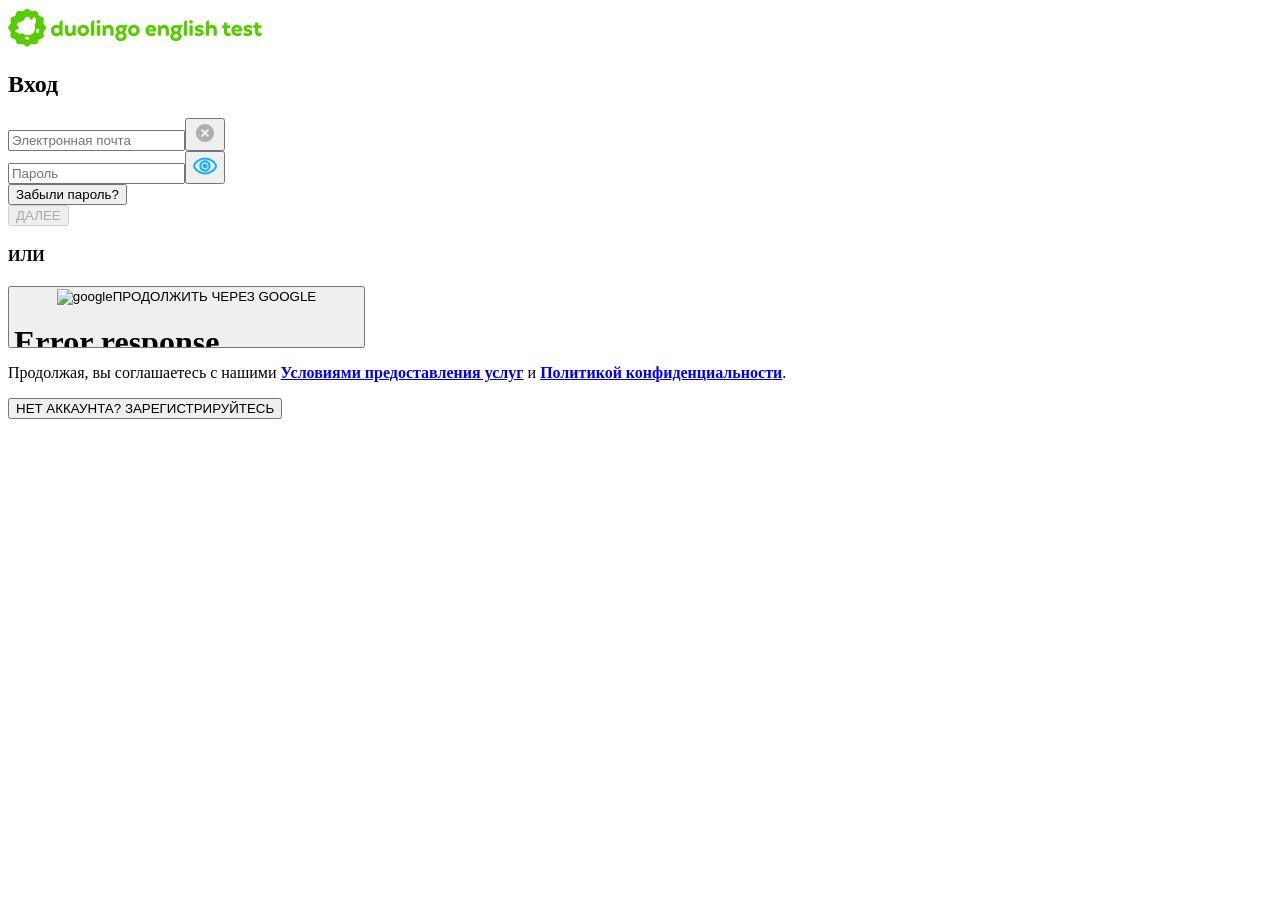
==== commit f0f63698: "Add files via upload" ====
--- a/index.html
+++ b/index.html
@@ -1,26695 +1,133 @@
-From: <Saved by Blink>
-Snapshot-Content-Location: https://englishtest.duolingo.com/login
-Subject: Login to Your Account - Duolingo English Test
-Date: Thu, 05 Nov 2026 03:59:19 GMT
-MIME-Version: 1.0
-Content-Type: multipart/related;
-	type="text/html";
-	boundary="----MultipartBoundary--UEU2ulzHjHZkHkjkb3N7YIclolmNBo6HXYvh6hHsdR----"
-
-
-------MultipartBoundary--UEU2ulzHjHZkHkjkb3N7YIclolmNBo6HXYvh6hHsdR----
-Content-Type: text/html
-Content-ID: <frame-999B323F2479903A1AABD88242AC3831@mhtml.blink>
-Content-Transfer-Encoding: quoted-printable
-Content-Location: https://englishtest.duolingo.com/login
-
-<!DOCTYPE html><!--[if lt IE 7 ]> <html lang=3D"en" class=3D"lt-ie10 lt-ie9=
- lt-ie8 lt-ie7"> <![endif]--><!--[if IE 7 ]>    <html lang=3D"en" class=3D"=
-lt-ie10 lt-ie9 lt-ie8"> <![endif]--><!--[if IE 8 ]>    <html lang=3D"en" cl=
-ass=3D"lt-ie10 lt-ie9"> <![endif]--><!--[if IE 9 ]>    <html lang=3D"en" cl=
-ass=3D"lt-ie10"> <![endif]--><!--[if (gt IE 9)|!(IE)]><!--><html lang=3D"en=
-" style=3D"--camera-crop-size: 125%; --camera-crop-scale: 1.25;"><!--<![end=
-if]--><head><meta http-equiv=3D"Content-Type" content=3D"text/html; charset=
-=3DUTF-8"><link rel=3D"stylesheet" type=3D"text/css" href=3D"cid:css-5e7c4a=
-0b-2846-457f-a64e-d6da3b0297cc@mhtml.blink" /><meta http-equiv=3D"X-UA-Comp=
-atible" content=3D"IE=3Dedge"><meta name=3D"description" content=3D"Log in =
-to your Duolingo English Test account to take practice tests, schedule, tak=
-e the test, or view your scores."><meta name=3D"viewport" content=3D"viewpo=
-rt-fit=3Dcover,width=3Ddevice-width,maximum-scale=3D1,initial-scale=3D1,min=
-imum-scale=3D1,user-scalable=3Dyes"><meta name=3D"google" value=3D"notransl=
-ate"><meta content=3D"https://dy8n3onijof8f.cloudfront.net/static/images/te=
-stcenter/favicon-juicy.png" itemprop=3D"image"> <meta name=3D"baidu-site-ve=
-rification" content=3D"codeva-ehhRhv6to8"><meta name=3D"google-site-verific=
-ation" content=3D"8M4yiKHeEa_Lt2dZFdMu0WxDCelnV2OkozXi3PUS1sk"><meta name=
-=3D"ahrefs-site-verification" content=3D"25a3b0226b2078b3e2fc7cafb4af51fdb0=
-16a98aa95f3fb05f015db8f4906e0e"><meta property=3D"fb:app_id" content=3D"234=
-536436609303"><meta name=3D"facebook-domain-verification" content=3D"3nxcgx=
-99hvbagv2dwwncapohp6yiqb"><meta property=3D"og:title" content=3D"Login to Y=
-our Account - Duolingo English Test"><meta property=3D"og:description" cont=
-ent=3D"Log in to your Duolingo English Test account to take practice tests,=
- schedule, take the test, or view your scores."><meta property=3D"og:type" =
-content=3D"website"><meta property=3D"og:url" content=3D"https://englishtes=
-t.duolingo.com/login"><meta property=3D"og:image" content=3D"https://dy8n3o=
-nijof8f.cloudfront.net/media/resources/metadata.png"><link rel=3D"shortcut =
-icon" href=3D"https://dy8n3onijof8f.cloudfront.net/static/images/testcenter=
-/favicon-juicy.ico"><title>Login to Your Account - Duolingo English Test</t=
-itle><link rel=3D"preload" href=3D"https://dy8n3onijof8f.cloudfront.net/sta=
-tic/js/969_prod_e00b0772fb8231ba6532.js" as=3D"script" crossorigin=3D"anony=
-mous"><link rel=3D"preload" href=3D"https://dy8n3onijof8f.cloudfront.net/st=
-atic/js/111_prod_451d4ec68a8529635d29.js" as=3D"script" crossorigin=3D"anon=
-ymous"><link rel=3D"preload" href=3D"https://dy8n3onijof8f.cloudfront.net/s=
-tatic/css/436_prod_2119152508aad9c7d98a.css" as=3D"style" crossorigin=3D"an=
-onymous"><link rel=3D"preload" href=3D"https://dy8n3onijof8f.cloudfront.net=
-/static/js/436_prod_dbca94350543fd149cdc.js" as=3D"script" crossorigin=3D"a=
-nonymous"><link rel=3D"preload" href=3D"https://dy8n3onijof8f.cloudfront.ne=
-t/static/css/821_prod_a93f4eafe98cb1b74fa2.css" as=3D"style" crossorigin=3D=
-"anonymous"><link rel=3D"preload" href=3D"https://dy8n3onijof8f.cloudfront.=
-net/static/js/821_prod_1590f5861c9c6734c100.js" as=3D"script" crossorigin=
-=3D"anonymous"><link rel=3D"stylesheet" href=3D"https://dy8n3onijof8f.cloud=
-front.net/static/css/main_prod_5721f80cd3430d2bfc95.css" crossorigin=3D"ano=
-nymous"> <link rel=3D"stylesheet" type=3D"text/css" href=3D"https://dy8n3on=
-ijof8f.cloudfront.net/static/css/436_prod_2119152508aad9c7d98a.css"><link r=
-el=3D"stylesheet" type=3D"text/css" href=3D"https://dy8n3onijof8f.cloudfron=
-t.net/static/css/821_prod_a93f4eafe98cb1b74fa2.css"><link id=3D"googleident=
-ityservice" type=3D"text/css" media=3D"all" href=3D"https://accounts.google=
-.com/gsi/style" rel=3D"stylesheet"></head> <body> <div id=3D"app"><div styl=
-e=3D"--color-anchovy: 210, 228, 232; --color-aqua: 56, 238, 255; --color-aq=
-ua-always-light: 56, 238, 255; --color-bee: 255, 200, 0; --color-bee-always=
--dark: 255, 199, 0; --color-beetle: 206, 130, 255; --color-beluga: 187, 242=
-, 255; --color-betta: 144, 105, 205; --color-black: 0, 0, 0; --color-blue-j=
-ay: 132, 216, 255; --color-butterfly: 111, 78, 161; --color-camel: 231, 166=
-, 1; --color-canary: 255, 245, 211; --color-cardinal: 255, 75, 75; --color-=
-celestia: 255, 255, 255; --color-cheetah: 255, 206, 142; --color-cosmos: 60=
-, 77, 255; --color-crab: 255, 120, 120; --color-deep-martin: 16, 15, 62; --=
-color-deep-starling: 34, 33, 81; --color-dragon: 204, 52, 141; --color-duck=
-: 251, 229, 109; --color-eclipse: 0, 4, 55; --color-eel: 75, 75, 75; --colo=
-r-fire-ant: 234, 43, 43; --color-flamingo: 255, 178, 178; --color-fox: 255,=
- 150, 0; --color-gamma: 38, 246, 99; --color-grackle: 167, 160, 255; --colo=
-r-grizzly: 187, 113, 73; --color-guinea-pig: 205, 121, 0; --color-hare: 175=
-, 175, 175; --color-hare-always-light: 175, 175, 175; --color-honeycreeper:=
- 193, 187, 255; --color-humpback: 43, 112, 201; --color-ice: 225, 253, 255;=
- --color-iguana: 221, 244, 255; --color-legendary-foreground: 140, 65, 3; -=
--color-lion: 255, 177, 0; --color-macaw: 28, 176, 246; --color-manta-ray: 4=
-, 44, 96; --color-martin: 71, 85, 223; --color-max-shadow: 20, 208, 225; --=
-color-monkey: 229, 162, 89; --color-moon-jelly: 122, 240, 242; --color-narw=
-hal: 20, 83, 163; --color-nebula: 63, 34, 236; --color-nova: 207, 23, 200; =
---color-ocean: 0, 124, 143; --color-owl: 88, 204, 2; --color-peacock: 0, 20=
-5, 156; --color-pig: 245, 164, 164; --color-polar: 247, 247, 247; --color-q=
-uasar: 252, 85, 255; --color-sea-sponge: 215, 255, 184; --color-seafoam: 15=
-8, 224, 233; --color-snow: 255, 255, 255; --color-snow-always-dark: 19, 31,=
- 36; --color-snow-always-light: 255, 255, 255; --color-squid: 235, 227, 227=
-; --color-stardust: 199, 255, 254; --color-starfish: 255, 134, 208; --color=
--starlight: 38, 138, 255; --color-starling: 92, 108, 252; --color-swan: 229=
-, 229, 229; --color-swan-always-dark: 55, 70, 79; --color-swan-always-light=
-: 229, 229, 229; --color-tree-frog: 88, 167, 0; --color-turtle: 165, 237, 1=
-10; --color-walking-fish: 255, 223, 224; --color-whale: 24, 153, 214; --col=
-or-wolf: 119, 119, 119;"><div class=3D"_2NZDU _1GcnW"><header class=3D"_3id=
-nD"><div class=3D"_3WuCI"></div><input alt=3D"logo" class=3D"_2lOwd _5R156 =
-_28UHh" src=3D"[data-uri]
-[base64]
-[base64]
-[base64]
-[base64]
-[base64]
-[base64]
-[base64]
-[base64]
-[base64]
-[base64]
-[base64]
-[base64]
-[base64]
-[base64]
-[base64]
-[base64]
-[base64]
-[base64]
-[base64]
-[base64]
-[base64]
-[base64]
-[base64]
-[base64]
-[base64]
-[base64]
-[base64]
-[base64]
-[base64]
-[base64]
-[base64]
-[base64]
-[base64]
-[base64]
-[base64]
-[base64]
-[base64]
-[base64]
-[base64]
-[base64]
-[base64]
-[base64]
-[base64]
-[base64]
-[base64]
-[base64]
-[base64]
-[base64]
-[base64]
-[base64]
-[base64]
-[base64]
-[base64]
-[base64]
-[base64]
-[base64]
-[base64]
-[base64]
-[base64]
-[base64]
-[base64]
-[base64]
-[base64]
-[base64]
-[base64]
-[base64]
-[base64]
-[base64]
-[base64]
-[base64]
-[base64]
-[base64]
-[base64]
-[base64]
-[base64]
-[base64]
-[base64]
-[base64]
-[base64]
-[base64]
-[base64]
-[base64]
-[base64]
-[base64]
-[base64]
-[base64]
-[base64]
-[base64]
-[base64]
-[base64]
-[base64]
-[base64]
-[base64]
-[base64]
-[base64]
-[base64]
-[base64]
-[base64]
-[base64]
-[base64]
-[base64]
-[base64]
-[base64]
-[base64]
-[base64]
-[base64]
-[base64]
-[base64]
-[base64]
-[base64]
-[base64]
-[base64]
-[base64]
-[base64]
-[base64]
-[base64]
-[base64]
-[base64]
-[base64]
-[base64]
-[base64]
-[base64]
-[base64]
-[base64]
-[base64]
-[base64]
-[base64]
-[base64]
-[base64]
-[base64]
-[base64]
-[base64]
-[base64]
-[base64]
-[base64]
-[base64]
-[base64]
-[base64]
-[base64]
-[base64]
-[base64]
-[base64]
-[base64]
-[base64]
-[base64]
-[base64]
-[base64]
-[base64]
-[base64]
-[base64]
-[base64]
-[base64]
-[base64]
-[base64]
-[base64]
-[base64]
-[base64]
-[base64]
-[base64]
-[base64]
-[base64]
-[base64]
-[base64]
-[base64]
-[base64]
-[base64]
-[base64]
-[base64]
-[base64]
-[base64]
-[base64]
-[base64]
-[base64]
-[base64]
-[base64]
-[base64]
-[base64]
-[base64]
-[base64]
-[base64]
-[base64]
-[base64]
-[base64]
-[base64]
-[base64]
-[base64]
-[base64]
-[base64]
-[base64]
-[base64]
-[base64]
-[base64]
-[base64]
-[base64]
-[base64]
-[base64]
-[base64]
-[base64]
-[base64]
-[base64]
-[base64]
-[base64]
-[base64]
-[base64]
-[base64]
-[base64]
-[base64]
-[base64]
-[base64]
-[base64]
-[base64]
-[base64]
-[base64]
-[base64]
-[base64]
-[base64]
-[base64]
-[base64]
-[base64]
-[base64]
-[base64]
-[base64]
-[base64]
-[base64]
-[base64]
-[base64]
-[base64]
-[base64]
-[base64]
-[base64]
-[base64]
-[base64]
-[base64]
-[base64]
-[base64]
-[base64]
-[base64]
-[base64]
-[base64]
-[base64]
-[base64]
-[base64]
-[base64]
-[base64]
-[base64]
-[base64]
-[base64]
-[base64]
-[base64]
-[base64]
-[base64]
-[base64]
-[base64]
-[base64]
-[base64]
-[base64]
-[base64]
-[base64]
-[base64]
-[base64]
-[base64]
-[base64]
-[base64]
-[base64]
-[base64]
-[base64]
-[base64]
-[base64]
-[base64]
-[base64]
-[base64]
-[base64]
-[base64]
-[base64]
-[base64]
-[base64]
-[base64]
-[base64]
-[base64]
-[base64]
-[base64]
-[base64]
-[base64]
-[base64]
-[base64]
-[base64]
-[base64]
-[base64]
-[base64]
-[base64]
-[base64]
-[base64]
-[base64]
-[base64]
-[base64]
-[base64]
-[base64]
-[base64]
-[base64]
-[base64]
-[base64]
-[base64]" type=3D"image"><=
-div class=3D"_3WuCI"></div></header><div class=3D"_2kIhG"><h2 class=3D"U9vj=
-W _2-rJ0 -axxk">=D0=92=D1=85=D0=BE=D0=B4</h2><div class=3D"_1Vb42"><form cl=
-ass=3D"_1_zXJ" id=3D"login"><div class=3D"_22xbR"><div class=3D"_3GWiq"><di=
-v class=3D"web-ui__InputWrapper-module--container UOQl0"><div class=3D"web-=
-ui__InputWrapper-module--wrap"><input placeholder=3D"=D0=AD=D0=BB=D0=B5=D0=
-=BA=D1=82=D1=80=D0=BE=D0=BD=D0=BD=D0=B0=D1=8F =D0=BF=D0=BE=D1=87=D1=82=D0=
-=B0" autocomplete=3D"email" required=3D"" data-test=3D"email" class=3D"web-=
-ui__InputWrapper-module--input" id=3D"web-ui1" type=3D"email" value=3D""><b=
-utton class=3D"web-ui__LegacyButtonBase-module--unstyled-hover web-ui__Lega=
-cyButtonBase-module--variant-unstyled web-ui__LegacyButtonBase-module--_bas=
-e web-ui__InputWrapper-module--icon-button-focus web-ui__InputWrapper-modul=
-e--icon-button" tabindex=3D"-1" type=3D"button"><svg height=3D"24" preserve=
-AspectRatio=3D"xMidYMin slice" width=3D"24" class=3D"web-ui__LegacyButtonBa=
-se-module--wrapped" style=3D"color: rgb(var(--color-hare)); overflow: visib=
-le;" viewBox=3D"0 0 24 24"><path fill-rule=3D"evenodd" clip-rule=3D"evenodd=
-" d=3D"M12 21C16.9706 21 21 16.9706 21 12C21 7.02944 16.9706 3 12 3C7.02944=
- 3 3 7.02944 3 12C3 16.9706 7.02944 21 12 21ZM8.46504 9.87886C8.07452 9.488=
-34 8.07452 8.85517 8.46504 8.46465C8.85557 8.07412 9.48873 8.07412 9.87925 =
-8.46465L12.0004 10.5858L14.1209 8.4652C14.5114 8.07467 15.1446 8.07467 15.5=
-351 8.4652C15.9257 8.85572 15.9257 9.48889 15.5351 9.87941L13.4146 12L15.53=
-58 14.1212C15.9263 14.5117 15.9263 15.1449 15.5358 15.5354C15.1453 15.9259 =
-14.5121 15.9259 14.1216 15.5354L12.0004 13.4142L9.87922 15.5353C9.4887 15.9=
-258 8.85553 15.9258 8.46501 15.5353C8.07448 15.1448 8.07448 14.5116 8.46501=
- 14.1211L10.5861 12L8.46504 9.87886Z" fill=3D"currentcolor"></path></svg></=
-button></div></div></div><div class=3D"_3GWiq"><div class=3D"web-ui__InputW=
-rapper-module--container UOQl0"><div class=3D"web-ui__InputWrapper-module--=
-wrap"><input required=3D"" placeholder=3D"=D0=9F=D0=B0=D1=80=D0=BE=D0=BB=D1=
-=8C" data-test=3D"password" class=3D"web-ui__InputWrapper-module--input" id=
-=3D"web-ui2" type=3D"password" value=3D""><button class=3D"web-ui__LegacyBu=
-ttonBase-module--unstyled-hover web-ui__LegacyButtonBase-module--variant-un=
-styled web-ui__LegacyButtonBase-module--_base web-ui__InputWrapper-module--=
-icon-button" tabindex=3D"-1" type=3D"button"><svg height=3D"24" preserveAsp=
-ectRatio=3D"xMidYMin slice" width=3D"24" class=3D"web-ui__LegacyButtonBase-=
-module--wrapped" style=3D"color: rgb(var(--color-macaw)); overflow: visible=
-;" viewBox=3D"0 0 24 24"><path fill-rule=3D"evenodd" clip-rule=3D"evenodd" =
-d=3D"M3.92433 6.34034C6.12517 4.74847 9.07298 3.5 12.0003 3.5C14.9667 3.5 1=
-7.9132 4.6963 20.1117 6.27362C21.216 7.0659 22.1666 7.97876 22.8506 8.93064=
-C23.524 9.86767 24.0005 10.9298 24.0005 12C24.0005 13.0702 23.524 14.1323 2=
-2.8506 15.0694C22.1666 16.0212 21.216 16.9341 20.1117 17.7264C17.9132 19.30=
-37 14.9667 20.5 12.0003 20.5C9.07298 20.5 6.12517 19.2515 3.92433 17.6597C2=
-.81727 16.8589 1.861 15.9444 1.17121 15.0063C0.497122 14.0895 0 13.0434 0 1=
-2C0 10.9566 0.497122 9.9105 1.17121 8.99373C1.861 8.05561 2.81727 7.14107 3=
-.92433 6.34034ZM2.86482 10.2482C2.314 10.9974 2.10489 11.6023 2.10489 12C2.=
-10489 12.3977 2.314 13.0026 2.86482 13.7518C3.39995 14.4795 4.18728 15.2458=
- 5.15494 15.9457C7.10352 17.3551 9.62962 18.3873 12.0003 18.3873C14.4352 18=
-.3873 16.9627 17.3887 18.8877 16.0076C19.8451 15.3207 20.6188 14.5635 21.14=
-35 13.8334C21.6789 13.0885 21.8956 12.4568 21.8956 12C21.8956 11.5432 21.67=
-89 10.9115 21.1435 10.1666C20.6188 9.43645 19.8451 8.67925 18.8877 7.99235C=
-16.9627 6.61129 14.4352 5.61266 12.0003 5.61266C9.62962 5.61266 7.10352 6.6=
-4491 5.15494 8.05432C4.18728 8.75423 3.39995 9.52046 2.86482 10.2482ZM12.00=
-01 14.4811C13.3654 14.4811 14.4722 13.3703 14.4722 11.9999C14.4722 10.6296 =
-13.3654 9.51869 12.0001 9.51869C10.6348 9.51869 9.528 10.6296 9.528 11.9999=
-C9.528 13.3703 10.6348 14.4811 12.0001 14.4811ZM8.46115 11.9998C8.46115 10.=
-0383 10.0454 8.44817 11.9997 8.44817C13.954 8.44817 15.5383 10.0383 15.5383=
- 11.9998C15.5383 13.9614 13.954 15.5515 11.9997 15.5515C10.0454 15.5515 8.4=
-6115 13.9614 8.46115 11.9998ZM11.9997 6.33551C8.88293 6.33551 6.35626 8.871=
-51 6.35626 11.9998C6.35626 15.1281 8.88293 17.6641 11.9997 17.6641C15.1165 =
-17.6641 17.6432 15.1281 17.6432 11.9998C17.6432 8.87151 15.1165 6.33551 11.=
-9997 6.33551Z" fill=3D"currentcolor"></path></svg></button></div></div><but=
-ton class=3D"web-ui__LegacyButtonBase-module--variant-link-juicy-macaw web-=
-ui__LegacyButtonBase-module--variant-link-juicy web-ui__LegacyButtonBase-mo=
-dule--_base-juicy web-ui__LegacyButtonBase-module--_base _3l8aK" type=3D"bu=
-tton"><span class=3D"web-ui__LegacyButtonBase-module--wrapped">=D0=97=D0=B0=
-=D0=B1=D1=8B=D0=BB=D0=B8 =D0=BF=D0=B0=D1=80=D0=BE=D0=BB=D1=8C?</span></butt=
-on></div></div><div><button class=3D"web-ui__LegacyButtonBase-module--fake-=
-disabled web-ui__LegacyButtonBase-module--variant-solid-juicy-macaw web-ui_=
-_LegacyButtonBase-module--variant-solid-juicy web-ui__LegacyButtonBase-modu=
-le--_variant-solid web-ui__LegacyButtonBase-module--_base-juicy web-ui__Leg=
-acyButtonBase-module--_base _3nQdi" disabled=3D"" data-test=3D"done"><span =
-class=3D"web-ui__LegacyButtonBase-module--wrapped">=D0=94=D0=90=D0=9B=D0=95=
-=D0=95</span></button></div><div class=3D"_2zm4p"><div class=3D"_2HUFB"><sp=
-an class=3D"_2eul7"><h4 class=3D"CeEDn _2-rJ0 _3Po9m">=D0=98=D0=9B=D0=98</h=
-4></span></div></div><div class=3D"_3SGdy"><button class=3D"web-ui__LegacyB=
-uttonBase-module--variant-stroke-juicy-macaw web-ui__LegacyButtonBase-modul=
-e--variant-stroke-juicy web-ui__LegacyButtonBase-module--variant-stroke web=
--ui__LegacyButtonBase-module--_base-juicy web-ui__LegacyButtonBase-module--=
-_base XngMz"><img alt=3D"google" class=3D"_3k3_t web-ui__LegacyButtonBase-m=
-odule--wrapped" src=3D"https://dy8n3onijof8f.cloudfront.net/static/images/w=
-p/b8878bb608e4a7c5190d.svg" width=3D"24" height=3D"24"><span class=3D"web-u=
-i__LegacyButtonBase-module--wrapped">=D0=9F=D0=A0=D0=9E=D0=94=D0=9E=D0=9B=
-=D0=96=D0=98=D0=A2=D0=AC =D0=A7=D0=95=D0=A0=D0=95=D0=97 GOOGLE</span><div c=
-lass=3D"_2veTk web-ui__LegacyButtonBase-module--wrapped" data-test=3D"login=
--google-button"><div class=3D"S9gUrf-YoZ4jf" style=3D"position: relative;">=
-<div></div><iframe src=3D"cid:frame-E88A2F523CCB03619D6DDD1582BFAEC2@mhtml.=
-blink" class=3D"L5Fo6c-PQbLGe" allow=3D"identity-credentials-get" id=3D"gsi=
-_62863_143790" title=3D"=D0=9A=D0=BD=D0=BE=D0=BF=D0=BA=D0=B0 &quot;=D0=92=
-=D0=BE=D0=B9=D1=82=D0=B8 =D1=81 =D0=B0=D0=BA=D0=BA=D0=B0=D1=83=D0=BD=D1=82=
-=D0=BE=D0=BC Google&quot;" style=3D"display: block; position: relative; top=
-: 0px; left: 0px; height: 44px; width: 361px; border: 0px; margin: -2px -10=
-px;"></iframe></div></div></button></div></form></div><div class=3D"sN4Q2">=
-<p class=3D"_6exHH _3-S5-">=D0=9F=D1=80=D0=BE=D0=B4=D0=BE=D0=BB=D0=B6=D0=B0=
-=D1=8F, =D0=B2=D1=8B =D1=81=D0=BE=D0=B3=D0=BB=D0=B0=D1=88=D0=B0=D0=B5=D1=82=
-=D0=B5=D1=81=D1=8C =D1=81 =D0=BD=D0=B0=D1=88=D0=B8=D0=BC=D0=B8 <a href=3D"h=
-ttps://englishtest.duolingo.com/terms_of_service" target=3D"_blank" data-by=
-pass=3D""><b>=D0=A3=D1=81=D0=BB=D0=BE=D0=B2=D0=B8=D1=8F=D0=BC=D0=B8 =D0=BF=
-=D1=80=D0=B5=D0=B4=D0=BE=D1=81=D1=82=D0=B0=D0=B2=D0=BB=D0=B5=D0=BD=D0=B8=D1=
-=8F =D1=83=D1=81=D0=BB=D1=83=D0=B3</b></a> =D0=B8 <a href=3D"https://englis=
-htest.duolingo.com/privacy" target=3D"_blank" data-bypass=3D""><b>=D0=9F=D0=
-=BE=D0=BB=D0=B8=D1=82=D0=B8=D0=BA=D0=BE=D0=B9 =D0=BA=D0=BE=D0=BD=D1=84=D0=
-=B8=D0=B4=D0=B5=D0=BD=D1=86=D0=B8=D0=B0=D0=BB=D1=8C=D0=BD=D0=BE=D1=81=D1=82=
-=D0=B8</b></a>.</p></div><button class=3D"web-ui__LegacyButtonBase-module--=
-variant-link-juicy-macaw web-ui__LegacyButtonBase-module--variant-link-juic=
-y web-ui__LegacyButtonBase-module--_base-juicy web-ui__LegacyButtonBase-mod=
-ule--_base"><span class=3D"web-ui__LegacyButtonBase-module--wrapped">=D0=9D=
-=D0=95=D0=A2 =D0=90=D0=9A=D0=9A=D0=90=D0=A3=D0=9D=D0=A2=D0=90? =D0=97=D0=90=
-=D0=A0=D0=95=D0=93=D0=98=D0=A1=D0=A2=D0=A0=D0=98=D0=A0=D0=A3=D0=99=D0=A2=D0=
-=95=D0=A1=D0=AC</span></button></div><div class=3D"_5kbbq"></div></div></di=
-v></div>  =20
-
-
-<iframe height=3D"0" width=3D"0" src=3D"cid:frame-6758C2CE8B525096BE8964DC9=
-DE89FAF@mhtml.blink" style=3D"display: none; visibility: hidden;"></iframe>=
-<div id=3D"batBeacon129052682089" style=3D"width: 0px; height: 0px; display=
-: none; visibility: hidden;"><img id=3D"batBeacon341646551094" width=3D"0" =
-height=3D"0" alt=3D"" src=3D"https://bat.bing.com/action/0?ti=3D343094589&a=
-mp;Ver=3D2&amp;mid=3Da0c97c09-3093-4e32-a2a9-9d8b00f6b673&amp;bo=3D1&amp;si=
-d=3Dc198cbb0d8c711f19a0983f12f53098d&amp;vid=3Dc1990a00d8c711f1bcf2051ffbc8=
-6589&amp;vids=3D0&amp;msclkid=3DN&amp;uach=3Dpv%3D19.0.0&amp;pi=3D918639831=
-&amp;lg=3Dru&amp;sw=3D1536&amp;sh=3D960&amp;sc=3D24&amp;tl=3DLogin%20to%20Y=
-our%20Account%20-%20Duolingo%20English%20Test&amp;p=3Dhttps%3A%2F%2Fenglish=
-test.duolingo.com%2Flogin&amp;r=3Dhttps%3A%2F%2Fenglishtest.duolingo.com%2F=
-home%3Flanding_url%3Dhttps%253A%252F%252Fenglishtest.duolingo.com%252Flogin=
-&amp;lt=3D1425&amp;evt=3DpageLoad&amp;sv=3D2&amp;cdb=3DAQAQ&amp;rn=3D589856=
-" style=3D"width: 0px; height: 0px; display: none; visibility: hidden;"></d=
-iv></body></html>
-------MultipartBoundary--UEU2ulzHjHZkHkjkb3N7YIclolmNBo6HXYvh6hHsdR----
-Content-Type: image/svg+xml
-Content-Transfer-Encoding: quoted-printable
-Content-Location: https://dy8n3onijof8f.cloudfront.net/static/images/wp/b8878bb608e4a7c5190d.svg
-
-<svg enable-background=3D"new 0 0 533.5 544.3" viewBox=3D"0 0 533.5 544.3" =
-xmlns=3D"http://www.w3.org/2000/svg"><path d=3D"m533.5 278.4c0-18.5-1.5-37.=
-1-4.7-55.3h-256.7v104.8h147c-6.1 33.8-25.7 63.7-54.4 82.7v68h87.7c51.5-47.4=
- 81.1-117.4 81.1-200.2z" fill=3D"#4285f4"/><path d=3D"m272.1 544.3c73.4 0 1=
-35.3-24.1 180.4-65.7l-87.7-68c-24.4 16.6-55.9 26-92.6 26-71 0-131.2-47.9-15=
-2.8-112.3h-90.5v70.1c46.2 91.9 140.3 149.9 243.2 149.9z" fill=3D"#34a853"/>=
-<path d=3D"m119.3 324.3c-11.4-33.8-11.4-70.4 0-104.2v-70.1h-90.4c-38.6 76.9=
--38.6 167.5 0 244.4z" fill=3D"#fbbc04"/><path d=3D"m272.1 107.7c38.8-.6 76.=
-3 14 104.4 40.8l77.7-77.7c-49.2-46.2-114.5-71.6-182.1-70.8-102.9 0-197 58-2=
-43.2 150l90.4 70.1c21.5-64.5 81.8-112.4 152.8-112.4z" fill=3D"#ea4335"/></s=
-vg>
-------MultipartBoundary--UEU2ulzHjHZkHkjkb3N7YIclolmNBo6HXYvh6hHsdR----
-Content-Type: text/css
-Content-Transfer-Encoding: quoted-printable
-Content-Location: https://accounts.google.com/gsi/style
-
-@charset "utf-8";
-
-#credential_picker_container { border-width: medium; border-style: none; bo=
-rder-color: currentcolor; border-image: none; height: 330px; position: fixe=
-d; right: 20px; top: 20px; width: 391px; z-index: 9999; }
-
-#credential_picker_container .L5Fo6c-PQbLGe { border-width: medium; border-=
-style: none; border-color: currentcolor; border-image: none; width: 391px; =
-height: 330px; }
-
-@media only screen and (max-width: 410px) {
-  #credential_picker_container { overflow: hidden auto; right: 0px; width: =
-100vw; }
-  #credential_picker_container .L5Fo6c-PQbLGe { width: 100vw; }
-}
-
-#g_a11y_announcement { height: 1px; left: -10000px; overflow: hidden; posit=
-ion: absolute; top: auto; width: 1px; }
-
-.L5Fo6c-sM5MNb { border: 0px; display: block; left: 0px; position: relative=
-; top: 0px; }
-
-.L5Fo6c-bF1uUb { border-radius: 4px; inset: 0px; cursor: pointer; position:=
- absolute; }
-
-.L5Fo6c-bF1uUb:focus { border-width: medium; border-style: none; border-col=
-or: currentcolor; border-image: none; outline: none; }
-
-sentinel { }
-------MultipartBoundary--UEU2ulzHjHZkHkjkb3N7YIclolmNBo6HXYvh6hHsdR----
-Content-Type: text/css
-Content-Transfer-Encoding: quoted-printable
-Content-Location: https://dy8n3onijof8f.cloudfront.net/static/css/821_prod_a93f4eafe98cb1b74fa2.css
-
-@charset "utf-8";
-
-.ItJnw { position: relative; display: flex; flex-direction: column; align-i=
-tems: center; justify-content: center; background-color: rgb(255, 235, 165)=
-; }
-
-@media (min-width: 1024px) {
-  .ItJnw { flex-direction: row; }
-}
-
-._3KFd9 { display: block; position: absolute; top: 0px; width: 100%; height=
-: 100%; object-fit: cover; z-index: -1; }
-
-._1Hqxi { display: flex; flex-direction: row; align-items: center; padding-=
-bottom: 24px; }
-
-@media (min-width: 1024px) {
-  ._1Hqxi { padding-bottom: 0px; }
-}
-
-.FgbpF { padding: 6px; position: relative; margin: 0px; z-index: 900; color=
-: rgb(205, 121, 0); }
-
-.eUgA4 { font-weight: 700; }
-
-._3dg1L { text-decoration: underline !important; }
-
-._3eOfS { display: grid; grid-template-columns: auto auto; align-items: cen=
-ter; }
-
-._3Rz-f { color: rgb(205, 121, 0); }
-
-._2NBfH { mask-size: contain; mask-repeat: no-repeat; display: inline-flex;=
- width: fit-content; }
-
-._2qXCg { scrollbar-width: none; }
-
-._2qXCg::-webkit-scrollbar { display: none; }
-
-._2pMUp { margin-left: 8px; margin-right: 8px; max-width: 100%; padding: 32=
-px 24px 28px; }
-
-._2pMUp._1HIAk { padding-bottom: 12px; }
-
-._3BxXq { padding-bottom: var(--safe-area-inset-bottom,0); max-width: unset=
- !important; border-bottom-left-radius: 0px !important; border-bottom-right=
--radius: 0px !important; }
-
-._3BxXq, ._1WrDl { position: absolute; bottom: 0px; width: 100% !important;=
- }
-
-._1WrDl { align-content: center; margin: 0px; max-width: unset; padding: 60=
-px 32px 100px; top: 0px; border-radius: 0px !important; }
-
-._1WrDl._1HIAk { padding-bottom: 130px; }
-
-._2bqyW { position: absolute; top: 12px; }
-
-._1jS2q { align-items: center; display: flex; flex-direction: column; }
-
-._1VN2V { padding-bottom: 16px; text-align: center; }
-
-._3Q1ZE { padding-bottom: 24px; text-align: center; }
-
-._1ad4h { display: flex; flex-direction: column; gap: 8px; width: 100%; }
-
-._1dIMM { position: absolute; bottom: 8px; left: 16px; right: 16px; width: =
-auto; }
-
-._3U_Dw { transition: 0.3s ease-in-out; }
-
-._1W8og { animation: 0.5s ease 0s 1 normal none running _1H_oC; }
-
-@keyframes _1H_oC {=20
-  0% { opacity: 0; transform: translateY(-20px); }
-  100% { opacity: 1; transform: translateY(0px); }
-}
-
-.pjNzo { animation: 0.5s ease 0s 1 normal none running _2M0q0; }
-
-@keyframes _2M0q0 {=20
-  0% { opacity: 0; }
-  100% { opacity: 0.5; }
-}
-
-._2Zsvy { animation: 0.2s ease-in-out 0s 1 normal forwards running _1GYm3; =
-}
-
-@keyframes _1GYm3 {=20
-  0% { transform: scale(0); }
-  80% { transform: scale(1.1); }
-  100% { transform: scale(1); }
-}
-
-._1t-st { animation: 2s ease 0s infinite normal none running _2e7T9; }
-
-@keyframes _2e7T9 {=20
-  0%, 100% { transform: rotate(0deg); }
-  10% { transform: rotate(5deg); }
-  30% { transform: rotate(-5deg); }
-  40% { transform: rotate(0deg); }
-}
-
-.pYJEW { animation: 0.3s ease 0s 1 normal forwards running _1sH60; }
-
-@keyframes _1sH60 {=20
-  0% { transform: scale(1); }
-  100% { transform: scale(1.07); }
-}
-
-.Yalnt { animation: 0.2s ease 0s 1 normal forwards running _1cDKD; }
-
-._2RD-g { animation: 0.2s ease 0s 1 normal forwards running _2hyny; }
-
-@keyframes _1cDKD {=20
-  0% { transform: translateX(0px); opacity: 1; }
-  100% { transform: translateX(-5%); opacity: 0; }
-}
-
-@keyframes _2hyny {=20
-  0% { transform: translateX(5%); opacity: 0; }
-  100% { transform: translateX(0px); opacity: 1; }
-}
-
-._2z7OU { animation: 0.2s ease 0s 1 normal forwards running _1Gq5f; }
-
-@keyframes _1Gq5f {=20
-  0% { opacity: 0; }
-  100% { opacity: 1; }
-}
-
-._1w5U1 { animation: 0.2s ease-in-out 0s 1 normal none running _3ce_N; }
-
-@keyframes _3ce_N {=20
-  0% { transform: translateY(100%); opacity: 0; }
-  100% { transform: translateY(0px); opacity: 1; }
-}
-
-.QsChI { scrollbar-width: none; }
-
-.QsChI::-webkit-scrollbar { display: none; }
-
-._1lefq { background: rgb(255, 255, 255); border-radius: 16px; max-height: =
-100dvh; overflow: auto; width: 380px; }
-
-@media (min-width: 992px) {
-  ._1lefq { overflow-x: unset; }
-}
-
-._1lefq.urTc0 { border-radius: 0px; height: 100dvh; max-width: 600px; width=
-: 100%; }
-
-._3YWKC { display: flex; justify-content: center; align-items: center; posi=
-tion: fixed; inset: 0px; z-index: 1200; }
-
-._1rUkA { background: rgba(32, 47, 54, 0.4); }
-
-.P23CK { scrollbar-width: none; }
-
-.P23CK::-webkit-scrollbar { display: none; }
-
-._2n4ED { background: none; border-width: medium; border-style: none; borde=
-r-color: currentcolor; border-image: none; cursor: pointer; padding: 0px; p=
-osition: absolute; left: 24px; top: 24px; }
-
-._3UUvR { display: flex; justify-content: center; align-items: center; padd=
-ing: 24px; position: relative; height: 72px; }
-
-._2ak_Y { width: 100%; }
-
-._1yYJU { border-bottom: 2px solid rgb(229, 229, 229); }
-
-._1PXW1 { border-top: 2px solid rgb(229, 229, 229); }
-
-h1, h2, h3, h4, h5, label, p { margin: 0px; padding: 0px; }
-
-h1 { margin-top: -2px; }
-
-h2 { margin-top: -4px; }
-
-.eMSb- { font-size: var(--text-pageTitle-size-large); font-weight: var(--te=
-xt-pageTitle-weight-large); line-height: var(--text-pageTitle-line-height-l=
-arge); color: rgb(75, 75, 75); }
-
-.liYxU { font-size: var(--text-pageTitle-size-small); font-weight: var(--te=
-xt-pageTitle-weight-small); line-height: var(--text-pageTitle-line-height-s=
-mall); color: rgb(75, 75, 75); }
-
-.cbXxZ { font-size: var(--text-heading-size-large); font-weight: var(--text=
--heading-weight-large); line-height: var(--text-heading-line-height-large);=
- color: rgb(75, 75, 75); }
-
-.U9vjW { font-size: var(--text-heading-size-medium); font-weight: var(--tex=
-t-heading-weight-medium); line-height: var(--text-heading-line-height-mediu=
-m); color: rgb(75, 75, 75); }
-
-._2PQ62 { font-size: var(--text-heading-size-small); font-weight: var(--tex=
-t-heading-weight-small); line-height: var(--text-heading-line-height-small)=
-; color: rgb(75, 75, 75); }
-
-.CeEDn { font-size: var(--text-heading-size-xsmall); font-weight: var(--tex=
-t-heading-weight-xsmall); line-height: var(--text-heading-line-height-xsmal=
-l); color: rgb(75, 75, 75); }
-
-._1NQK- { font-size: var(--text-heading-size-xxsmall); font-weight: var(--t=
-ext-heading-weight-xxsmall); line-height: var(--text-heading-line-height-xx=
-small); color: rgb(175, 175, 175); }
-
-._3KS0P { font-weight: var(--text-body-weight); line-height: var(--text-bod=
-y-line-height); }
-
-._3KS0P, ._20Yo1 { font-size: var(--text-body-size); color: rgb(75, 75, 75)=
-; }
-
-._20Yo1 { font-weight: var(--text-body-weight-spacious); line-height: var(-=
--text-body-line-height-spacious); }
-
-.MXncZ { font-size: var(--text-caption-size); font-weight: var(--text-capti=
-on-weight); line-height: var(--text-caption-line-height); color: rgb(119, 1=
-19, 119); }
-
-._3Un_V { font-size: var(--text-label-size-large); font-weight: var(--text-=
-label-weight-large); line-height: var(--text-label-line-height-large); text=
--transform: var(--text-label-casing-large); letter-spacing: var(--text-labe=
-l-letter-spacing-large); color: rgb(28, 176, 246); }
-
-._1rU7V { font-size: var(--text-label-size-medium); font-weight: var(--text=
--label-weight-medium); line-height: var(--text-label-line-height-medium); t=
-ext-transform: var(--text-label-casing-medium); letter-spacing: var(--text-=
-label-letter-spacing-medium); color: rgb(28, 176, 246); }
-
-._3IgOj { font-size: var(--text-label-size-small); font-weight: var(--text-=
-label-weight-small); line-height: var(--text-label-line-height-small); text=
--transform: var(--text-label-casing-small); letter-spacing: var(--text-labe=
-l-letter-spacing-small); color: rgb(28, 176, 246); }
-
-._2-rJ0 { text-wrap: pretty; }
-
-._308v9 { scrollbar-width: none; }
-
-._308v9::-webkit-scrollbar { display: none; }
-
-._28UHh { cursor: pointer; }
-
-._2lOwd { height: 32px; width: 214px; }
-
-._2DN2D { scrollbar-width: none; }
-
-._2DN2D::-webkit-scrollbar { display: none; }
-
-._1rHgi { scrollbar-width: none; }
-
-._1rHgi::-webkit-scrollbar { display: none; }
-
-._2Ks12 { text-align: center; margin-top: 48px; }
-
-@media (min-width: 768px) {
-  ._2Ks12 { margin-top: 96px; }
-}
-
-._24OT7 { height: 48px; width: 100%; margin-top: 32px; text-align: center; =
-}
-
-@media (min-width: 480px) {
-  ._24OT7 { width: 343px; }
-}
-
-@media (min-width: 768px) {
-  ._24OT7 { margin-top: 48px; }
-}
-
-._EOnB { scrollbar-width: none; }
-
-._EOnB::-webkit-scrollbar { display: none; }
-
-._36OXH { background-color: transparent; border-radius: 10px; border-width:=
- medium medium 2px; border-style: none none solid; border-color: currentcol=
-or currentcolor rgb(229, 229, 229); border-image: none; margin: 2px -16px 0=
-px; width: auto; }
-
-@media (min-width: 768px) {
-  ._36OXH { margin: 2px 0px 0px; width: 100%; }
-}
-
-._2rjT1 { scrollbar-width: none; }
-
-._2rjT1::-webkit-scrollbar { display: none; }
-
-._2ieYE { display: flex; flex-flow: wrap; gap: 16px; }
-
-@media (min-width: 768px) {
-  ._2ieYE { gap: 12px; }
-}
-
-._3bcpd { justify-content: space-between; }
-
-._3bcpd, ._2Lqaj { }
-
-._1QeE0 { height: 16px; width: 16px; }
-
-._36AZm { color: rgb(255, 255, 255); font-size: 14px; text-decoration: none=
-; }
-
-@media (min-width: 768px) {
-  ._36AZm { font-size: 16px; }
-}
-
-.cRe-J { scrollbar-width: none; }
-
-.cRe-J::-webkit-scrollbar { display: none; }
-
-._8xBbT { display: flex; flex-direction: column; gap: 8px; }
-
-._33Kmv { align-items: center; display: flex; font-size: 13px; gap: 4px; te=
-xt-decoration: none; }
-
-._3YAPf { margin-top: 24px; }
-
-@media (min-width: 624px) {
-  ._3YAPf { align-items: flex-end; flex-direction: row; justify-content: fl=
-ex-end; gap: 16px; }
-}
-
-._3YAPf ._33Kmv { color: rgb(255, 255, 255); }
-
-._3tqsl { align-items: flex-start; gap: 16px; justify-content: center; padd=
-ing-bottom: 32px; }
-
-@media (min-width: 480px) {
-  ._3tqsl { align-items: center; flex-direction: row; }
-}
-
-._3tqsl ._33Kmv { color: rgb(175, 175, 175); }
-
-._3b5f_ { scrollbar-width: none; }
-
-._3b5f_::-webkit-scrollbar { display: none; }
-
-._2ua3h { align-items: center; display: flex; flex-direction: column; margi=
-n-top: 40px; }
-
-@media (min-width: 992px) {
-  ._2ua3h { margin-top: 48px; }
-}
-
-.Cr9rG { margin-bottom: -40px; width: 260px; }
-
-@media (min-width: 992px) {
-  .Cr9rG { width: 360px; }
-}
-
-._1uxGd { background-image: url("../images/green_waves.svg"); background-po=
-sition: 50% center; background-repeat: repeat-x; height: 23.75px; margin-bo=
-ttom: -0.75px; width: 100%; }
-
-._2uA6- { align-items: center; background-color: rgb(88, 204, 2); color: rg=
-b(255, 255, 255); display: flex; flex-direction: column; justify-content: c=
-enter; padding: 40px 16px; width: 100%; }
-
-@media (min-width: 480px) {
-  ._2uA6- { padding: 40px 24px 64px; }
-}
-
-@media (min-width: 1280px) {
-  ._2uA6- { padding: 64px 40px 80px; }
-}
-
-@media (min-width: 1440px) {
-  ._2uA6- { padding: 80px 186px 96px; }
-}
-
-._4wWMC { max-width: 1068px; width: 90vw; }
-
-@media (min-width: 667px) {
-  ._4wWMC { width: 80vw; }
-}
-
-.DbNWq { display: flex; flex-direction: column; justify-content: space-betw=
-een; }
-
-@media (min-width: 667px) {
-  .DbNWq { flex-direction: row; }
-}
-
-._3ziXj { width: 100%; }
-
-@media (min-width: 667px) {
-  ._3ziXj { margin-right: 40px; max-width: 240px; }
-}
-
-@media (min-width: 1280px) {
-  ._3ziXj { margin-right: 64px; max-width: 360px; }
-}
-
-.oRbx- { display: grid; gap: 26px 24px; grid-template-columns: repeat(2, 1f=
-r); grid-template-rows: auto auto; }
-
-@media (min-width: 768px) {
-  .oRbx- { column-gap: 36px; }
-}
-
-@media (min-width: 1280px) {
-  .oRbx- { gap: 36px 48px; grid-template-columns: repeat(4, 1fr); grid-temp=
-late-rows: auto; }
-}
-
-.xc_Af { margin-bottom: 54px; }
-
-._2ltHO { color: rgb(255, 255, 255); font-size: 16px; margin: 8px 32px 16px=
- 0px; }
-
-@media (min-width: 768px) {
-  ._2ltHO { font-size: 20px; }
-}
-
-._3yp8Y { display: flex; flex-direction: column; }
-
-@media (min-width: 480px) {
-  ._3yp8Y { min-width: 140px; }
-}
-
-@media (min-width: 1280px) {
-  ._3yp8Y { min-width: max-content; }
-}
-
-._38F5V { color: rgb(255, 255, 255); font-size: 15px; margin-bottom: 10px; =
-text-decoration: none; }
-
-._1Acy8 { display: flex; flex-direction: column; gap: 24px; }
-
-._1-Pn1 { margin: 54px 0px 32px; opacity: 0.5; width: 100%; }
-
-._3dSAx { display: flex; flex-direction: row; justify-content: space-betwee=
-n; row-gap: 24px; width: 100%; }
-
-._1qg1R { display: flex; flex-direction: column; row-gap: 24px; width: 100%=
-; }
-
-@media (min-width: 667px) {
-  ._1qg1R { flex-direction: row; justify-content: space-between; }
-}
-
-._27hB- { align-items: center; display: flex; flex-direction: row; backgrou=
-nd: none; border-width: medium; border-style: none; border-color: currentco=
-lor; border-image: none; cursor: pointer; padding: 0px; }
-
-._1oDUa { height: 20px; margin-right: 8px; width: 20px; }
-
-._1MHhr { color: rgb(255, 255, 255); font-size: 16px; margin-right: 32px; }
-
-@media (min-width: 768px) {
-  ._1MHhr { font-size: 20px; }
-}
-
-._1vFME { align-items: flex-end; display: flex; flex-direction: row; min-wi=
-dth: 150px; }
-
-@media (min-width: 768px) {
-  ._1vFME { min-width: 192px; }
-}
-
-@media (min-width: 1280px) {
-  ._1vFME { min-width: 310px; }
-}
-
-._3aYOS { scrollbar-width: none; }
-
-._3aYOS::-webkit-scrollbar { display: none; }
-
-._3RgdF { width: 100%; }
-
-@media (min-width: 480px) {
-  ._3RgdF { max-width: 480px; }
-}
-
-._2a4Ra { color: rgb(175, 175, 175); }
-
-._34H7T { border-top: 2px solid rgb(229, 229, 229); padding: 24px; }
-
-._1U2nl { align-items: center; display: grid; gap: 10px; grid-template-colu=
-mns: repeat(2, 1fr); justify-content: center; }
-
-@media (min-width: 480px) {
-  ._1U2nl { grid-template-columns: repeat(3, 1fr); }
-}
-
-._3T79N { height: min-content; }
-
-.sjwX5 { border-radius: 12px; font-size: 15px; padding: 8px 12px; text-alig=
-n: left; width: 100%; }
-
-.KpUWu { background: none; border-width: medium; border-style: none; border=
--color: currentcolor; border-image: none; }
-
-.KpUWu:hover { background-color: rgb(229, 229, 229); }
-
-._364GC { background-color: rgb(221, 244, 255); border: 2px solid rgb(132, =
-216, 255); color: rgb(24, 153, 214); font-weight: 700; }
-
-._2p16b { cursor: pointer; font-weight: 400; }
-
-.SX2u4 { color: rgb(24, 153, 214); }
-
-._1ssM- { scrollbar-width: none; }
-
-._1ssM-::-webkit-scrollbar { display: none; }
-
-._1muD_ { background-color: rgb(255, 255, 255); margin: auto; display: flex=
-; flex-direction: column; min-height: 100vh; }
-
-.nKt-_ { overflow: clip; }
-
-.v6tRX { max-width: 1280px; padding: 0px 16px; width: 100%; }
-
-@media (min-width: 480px) {
-  .v6tRX { padding: 0px 24px; }
-}
-
-@media (min-width: 768px) {
-  .v6tRX { padding: 0px 48px; }
-}
-
-@media (min-width: 992px) {
-  .v6tRX { padding: 0px 72px; }
-}
-
-._290Ib { display: flex; justify-content: center; align-items: center; }
-
-._1L8UI { background-color: rgb(255, 255, 255); display: inline-flex; flex-=
-direction: column; align-items: center; align-self: center; flex: 1 1 0%; }
-
-._1L8UI hr { width: 100%; }
-
-._1gl7w { position: sticky; top: 0px; z-index: 600; }
-
-._1xx1q { display: flex; justify-content: center; padding: 16px 0px; }
-
-._2IiAO { scrollbar-width: none; }
-
-._2IiAO::-webkit-scrollbar { display: none; }
-
-._1MrfT { max-width: 270px; }
-
-._1_zjh, ._1MrfT { height: 32px; width: auto; }
-
-._2O8vJ { align-items: center; display: flex; gap: 16px; }
-
-._2EXAR { width: 24px; height: 24px; }
-
-._3qeKA { display: flex; padding: 12px 16px; justify-content: space-between=
-; align-items: center; max-width: 1136px; margin: 0px auto; width: 100%; }
-
-@media (min-width: 1136px) {
-  ._3qeKA { padding: 16px 24px; height: auto; }
-}
-
-._3X36s { border-bottom: 2px solid rgb(229, 229, 229); }
-
-.TMIPe { height: 32px; }
-
-._1BpAx { height: 24px; padding: 0px; border-width: medium; border-style: n=
-one; border-color: currentcolor; border-image: none; background: none; }
-
-._1iSfs { width: 24px; height: 24px; background-color: rgb(175, 175, 175); =
-}
-
-._2Iyf4 { scrollbar-width: none; }
-
-._2Iyf4::-webkit-scrollbar { display: none; }
-
-._2dmlp { --web-ui_button-padding: 13px 16px; }
-
-.sZVw8 { width: 24px; height: 24px; }
-
-._2ZU6P { width: 100%; }
-
-._1Of3b { align-items: center; background-color: inherit; border-bottom: 2p=
-x solid rgb(229, 229, 229); display: flex; flex-direction: column; gap: 16p=
-x; padding: 12px 16px; position: sticky; top: 0px; z-index: 1350; margin-bo=
-ttom: 22px; }
-
-._1iFf0 { flex-direction: row; }
-
-._1iFf0, ._3JF0q { display: flex; align-items: center; justify-content: spa=
-ce-between; width: 100%; }
-
-._3JF0q { gap: 8px; }
-
-._2Kvob { width: 100%; }
-
-._1h-rx { height: 32px; width: auto; }
-
-.PUVAv, ._2hxNl { display: flex; flex-direction: row; align-items: center; =
-}
-
-._2hxNl { gap: 16px; }
-
-._29Jm1 { align-items: center; background-color: inherit; border-width: med=
-ium; border-style: none; border-color: currentcolor; border-image: none; ma=
-rgin: 0px; padding: 0px; }
-
-._29Jm1, ._3kFLo { display: flex; justify-content: center; }
-
-._3kFLo { align-items: flex-start; flex-direction: column; gap: 16px; paddi=
-ng: 0px 16px; }
-
-._3eTiI { color: rgb(175, 175, 175); font-weight: 700; line-height: 16px; p=
-adding: 8px 16px; }
-
-._25cl- { align-items: flex-start; border-bottom: 2px solid rgb(229, 229, 2=
-29); display: flex; flex-direction: column; width: 100%; }
-
-.COWk5 { padding: 12px 16px; width: 100%; }
-
-.wGtDt { line-height: 28px; }
-
-._28ddN { background: rgb(255, 255, 255); z-index: 1300; max-height: 100dvh=
-; overflow-y: auto; }
-
-._2AdRR { position: fixed; top: 0px; left: 0px; height: 100%; width: 100%; =
-z-index: 1200; }
-
-.clRbT { scrollbar-width: none; }
-
-.clRbT::-webkit-scrollbar { display: none; }
-
-._2YxGL { align-items: center; display: flex; gap: 8px; }
-
-._3kBVe { width: 100%; }
-
-._2j2Bq { padding: 13px 16px; }
-
-.ga-pp { flex: 1 1 0%; width: 100%; }
-
-._1MqM8 { --web-ui_button-padding: 13px 16px; padding: 13px 16px; }
-
-._4SUAq { scrollbar-width: none; }
-
-._4SUAq::-webkit-scrollbar { display: none; }
-
-.DGbsH { justify-content: center; }
-
-.DGbsH, ._1IiK6 { display: flex; align-items: center; }
-
-._1IiK6 { max-width: 1136px; justify-content: space-between; flex: 1 0 0px;=
- }
-
-._2S6_E { padding: 12px 16px; flex: 1 0 0px; border-bottom: 2px solid rgb(2=
-29, 229, 229); background: rgb(255, 255, 255); }
-
-._2TZOG { height: 38px; }
-
-._1c6in { cursor: pointer; margin-right: 24px; }
-
-._2Ik8i { display: flex; align-items: center; gap: 32px; }
-
-.g3gWc { gap: 32px; }
-
-._921H- { cursor: pointer; gap: 8px; }
-
-.bR9Hw { font-weight: var(--text-caption-weight-bold); }
-
-._1H68_ { padding: 20px; width: 100%; border-radius: 0px; }
-
-._1NdRh { background-color: rgb(247, 247, 247); }
-
-.GSMJc { border-radius: 12px 12px 0px 0px; }
-
-.CHYUr { border-radius: 0px 0px 12px 12px; }
-
-._1ULQw { color: rgb(119, 119, 119); padding: 0px; border: 0px; font-size: =
-16px; height: 16px; line-height: 16px; }
-
-._3MNGy { scrollbar-width: none; }
-
-._3MNGy::-webkit-scrollbar { display: none; }
-
-._2184m { display: flex; justify-content: center; align-items: center; }
-
-._2yuIA { top: 40px; position: absolute; transform: translateX(-50%); }
-
-._1gM03 { background: rgb(255, 255, 255); border: 2px solid rgb(229, 229, 2=
-29); border-radius: 12px; cursor: pointer; flex-direction: column; min-widt=
-h: 212px; z-index: 1300; }
-
-._1uZI4 { position: relative; top: 2px; z-index: 1301; }
-
-._1Z5bd { scrollbar-width: none; }
-
-._1Z5bd::-webkit-scrollbar { display: none; }
-
-._3ue5x { width: 350px; }
-
-._3jjnl { width: 100%; text-align: center; color: rgb(175, 175, 175); }
-
-._2S8qF { color: rgb(119, 119, 119); }
-
-._3YSPP { display: flex; flex-direction: column; align-items: flex-start; j=
-ustify-content: space-around; gap: 24px; padding: 24px 24px 0px; }
-
-._121Oi { font-size: 12px; line-height: 120%; color: rgb(204, 47, 56); marg=
-in-top: 6px; width: 100%; text-align: center; }
-
-._28fab { display: flex; flex-direction: column; width: 100%; gap: 12px; ma=
-rgin-bottom: 12px; }
-
-._28V6V, ._2sA_P { width: 100%; }
-
-._2sA_P { text-align: center; color: rgb(168, 176, 184); }
-
-.UfYWk { width: 100%; }
-
-._17ZBm { scrollbar-width: none; }
-
-._17ZBm::-webkit-scrollbar { display: none; }
-
-._1BF4f { padding: 32px 24px 12px; gap: 24px; }
-
-._2HUOY, ._1BF4f { display: flex; flex-direction: column; justify-content: =
-center; }
-
-._2HUOY { gap: 16px; }
-
-.b3W-T { display: flex; flex-direction: column; gap: 12px; justify-content:=
- center; }
-
-._3jZA3 { width: 100%; }
-
-._1L6xs, ._1L4EU { text-align: center; }
-
-._1NwKu { scrollbar-width: none; }
-
-._1NwKu::-webkit-scrollbar { display: none; }
-
-._3Zpg5 { display: flex; flex-direction: column; width: 90vw; max-width: 60=
-0px; }
-
-.Ub2wg, ._2h_hb { display: flex; flex-direction: column; gap: 16px; padding=
-: 24px; }
-
-._2h_hb { height: 100%; overflow: auto; }
-
-._2ajTV { display: flex; justify-content: flex-end; align-items: center; ga=
-p: 12px; padding: 16px 24px; }
-
-._1zAXT { color: rgb(255, 75, 75); font-weight: 700; margin-right: auto; }
-
-._1zpMc { justify-content: center; min-height: 200px; }
-
-._3Js03, ._1zpMc { display: flex; align-items: center; }
-
-._3Js03 { flex-direction: column; gap: 12px; padding: 24px; }
-
-._3Js03 img { max-width: 152px; max-height: 143px; }
-
-._2SYb- { display: flex; flex-direction: column; justify-content: center; b=
-ackground-color: rgb(255, 255, 255); border: 3px dashed rgb(229, 229, 229);=
- border-radius: 16px; padding: 24px; gap: 12px; }
-
-._2SYb-._3JS26 { border: 3px solid rgb(88, 204, 2); }
-
-._2TLYx { color: rgb(28, 176, 246); text-decoration: underline; }
-
-._3_EFC { margin: 0px auto; color: rgb(255, 75, 75); font-weight: 700; }
-
-._1Ubog { display: flex; flex-direction: column; gap: 12px; }
-
-.hDvuM, ._3etOI { display: flex; flex-direction: column; gap: 8px; }
-
-.A9GjF { display: flex; align-items: center; gap: 8px; cursor: pointer; }
-
-.K79Gs { font-weight: 700; }
-
-._2vxr9 { color: rgb(119, 119, 119); font-size: 14px; }
-
-._2fRsk { display: flex; align-items: flex-end; gap: 8px; }
-
-._1Bdr6 { flex: 1 1 0%; }
-
-.tsoja { scrollbar-width: none; }
-
-.tsoja::-webkit-scrollbar { display: none; }
-
-._20MZy { width: 100%; position: relative; border-collapse: collapse; table=
--layout: fixed; }
-
-._1jspa { min-width: 32px; pointer-events: auto; z-index: 510; border-radiu=
-s: 50% !important; height: 32px !important; padding: 0px !important; positi=
-on: fixed !important; transform: none !important; width: 32px !important; }
-
-._1jspa:dir(rtl) svg { transform: scaleX(-1); }
-
-._3-iCU { min-width: 0px; width: 100%; }
-
-._3-jgr { overflow-x: auto; overscroll-behavior-x: contain; }
-
-._3-jgr:focus-visible { outline: rgb(28, 176, 246) solid 2px; outline-offse=
-t: -2px; }
-
-._1cIFU { overflow-x: auto; overscroll-behavior-x: contain; }
-
-._1cIFU:focus-visible { outline: rgb(28, 176, 246) solid 2px; outline-offse=
-t: -2px; }
-
-._1cIFU .DvFA8 { min-width: 0px; white-space: nowrap; }
-
-._1cIFU ._20MZy { font-size: 13px; table-layout: auto; }
-
-._1cIFU .Iwiwl { padding: 12px 14px; }
-
-@media (min-width: 768px) {
-  ._1cIFU ._20MZy { font-size: inherit; }
-  ._1cIFU .Iwiwl { padding: 16px 16px 16px 0px; }
-}
-
-@media (min-width: 1136px) {
-  ._1cIFU ._20MZy { table-layout: fixed; }
-}
-
-._3rohA { mask-image: linear-gradient(90deg, rgb(0, 0, 0) 0px, rgb(0, 0, 0)=
- calc(100% - 40px), transparent); }
-
-._3rohA:dir(rtl) { mask-image: linear-gradient(270deg, rgb(0, 0, 0) 0px, rg=
-b(0, 0, 0) calc(100% - 40px), transparent); }
-
-._3iADr { padding: 0px; }
-
-._2pw97, .jUfbJ { box-sizing: border-box; inset-inline-start: 0px; position=
-: sticky; }
-
-._2WyaP { border: 2px solid rgb(229, 229, 229); border-radius: 16px; backgr=
-ound-color: rgb(255, 255, 255); }
-
-._2WyaP, ._18g_C { overflow: hidden; }
-
-._1B1Li { border-bottom: 2px solid rgb(229, 229, 229); }
-
-._3WYbP { }
-
-._1x7rP { background-color: rgb(247, 247, 247); }
-
-.AU2uU, ._2pn5g { inset-inline-start: 0px; position: sticky; }
-
-:where(.AU2uU), :where(._2pn5g) { min-width: 116px; }
-
-._2DhUK .AU2uU::after, ._2DhUK ._2pn5g::after { background-color: rgb(229, =
-229, 229); content: ""; inset-block: 0px; inset-inline-end: 0px; position: =
-absolute; width: 2px; }
-
-.AU2uU { background-color: rgb(255, 255, 255); z-index: 1; }
-
-._1x7rP .AU2uU, ._1aJ7y:hover .AU2uU, ._2pn5g { background-color: rgb(247, =
-247, 247); }
-
-._2pn5g { z-index: 501; }
-
-._1aJ7y:hover { cursor: pointer; background-color: rgb(247, 247, 247); }
-
-.Iwiwl { vertical-align: middle; padding: 16px 16px 16px 0px; }
-
-.Iwiwl:first-child { padding-left: 16px; }
-
-._1Obek { padding: 48px; margin: auto; align-items: center; display: flex; =
-flex-direction: column; }
-
-._2sQA5 { position: sticky; top: 0px; background-color: rgb(255, 255, 255);=
- z-index: 500; }
-
-.oBK-X { background-color: rgb(247, 247, 247); font-weight: 700; text-align=
-: left; color: rgb(119, 119, 119); vertical-align: middle; }
-
-._3ohm3 { background: none; border-width: medium; border-style: none; borde=
-r-color: currentcolor; border-image: none; color: inherit; cursor: pointer;=
- font: inherit; padding: 0px; text-align: inherit; width: 100%; }
-
-._3ohm3, .DvFA8 { align-items: center; display: flex; justify-content: inhe=
-rit; }
-
-.DvFA8 { flex-direction: row; }
-
-._2Os23 { border-radius: 16px; overflow: clip; }
-
-._2Os23:last-child { border-bottom-left-radius: 14px; border-bottom-right-r=
-adius: 14px; }
-
-._2v9Az:hover { cursor: pointer; }
-
-._3tlzY { width: 40px; }
-
-._20Eya { padding: 3px; }
-
-._4SqZW { text-align: center; justify-content: center; }
-
-._1FSlb { border-top: 2px solid rgb(229, 229, 229); }
-
-._2LZ_V { position: sticky; width: 100%; z-index: 520; }
-
-._2Rxo2 { background-color: rgb(255, 255, 255); opacity: 0.95; padding: 0px=
-; border-radius: 16px; }
-
-._1BIYD { border-top: 2px solid rgb(229, 229, 229); border-bottom: 2px soli=
-d rgb(229, 229, 229); padding-top: 8px; padding-bottom: 8px; color: rgb(119=
-, 119, 119); font-weight: 700; font-size: 12px; }
-
-._8VEut { scrollbar-width: none; }
-
-._8VEut::-webkit-scrollbar { display: none; }
-
-._38LgG { display: flex; flex-direction: column; align-items: center; gap: =
-16px; max-width: 688px; padding: 24px; text-align: center; }
-
-._38LgG img { max-width: 206px; }
-
-._3fbVR { scrollbar-width: none; }
-
-._3fbVR::-webkit-scrollbar { display: none; }
-
-._3HDUa { background-color: rgb(255, 255, 255); width: 100%; max-width: 900=
-px; display: flex; flex-direction: column; border: 2px solid rgb(229, 229, =
-229); border-radius: 24px; margin-top: 48px; margin-bottom: 48px; }
-
-._3HDUa.ccLyM { margin: 0px; }
-
-.jzy3M { position: absolute; left: 50%; top: 40%; transform: translate(-50%=
-, -50%); }
-
-._1IeD- { border-bottom: 2px solid rgb(229, 229, 229); padding: 24px 32px 2=
-1px; }
-
-.Qkiu0 { color: rgb(119, 119, 119); }
-
-.-Ah4A { position: relative; width: 100%; min-height: calc(-400px + 100vh);=
- padding: 20px; display: flex; flex-direction: column; }
-
-@media (min-width: 480px) {
-  .-Ah4A { padding: 48px; }
-}
-
-._2b64_ { display: flex; align-items: center; flex-direction: column-revers=
-e; justify-content: space-between; margin-bottom: 24px; }
-
-@media (min-width: 480px) {
-  ._2b64_ { flex-direction: row; }
-}
-
-.NexWP { display: flex; flex-direction: column; align-items: center; }
-
-@media (min-width: 480px) {
-  .NexWP { align-items: start; }
-}
-
-._2qNHG { font-weight: 700 !important; }
-
-._20coF { color: rgb(119, 119, 119); }
-
-._2r--Z { height: 130px; }
-
-._1ono3 { border-top: 2px solid rgb(229, 229, 229); border-bottom: 2px soli=
-d rgb(229, 229, 229); padding: 32px 0px; }
-
-.fi6aO { margin-top: 24px; display: grid; grid-template-areas: "question" "=
-question-content" "response" "response-content"; }
-
-@media (min-width: 992px) {
-  .fi6aO { margin-top: 32px; grid-template-areas: "question response" "ques=
-tion-content response-content"; grid-template-columns: 1fr 1fr; column-gap:=
- 40px; }
-}
-
-._27cac { grid-area: question; color: rgb(119, 119, 119); margin-bottom: 12=
-px; }
-
-._3UR38 { grid-area: response; color: rgb(119, 119, 119); margin-bottom: 12=
-px; }
-
-._3-rEL { grid-area: question-content; font-weight: 400; color: rgb(75, 75,=
- 75); margin-bottom: 24px; }
-
-._2blTu { grid-area: response-content; }
-
-._3iBOI { height: 200px; width: 303px; max-width: 100%; border-radius: 20px=
-; background-color: rgb(0, 0, 0); }
-
-@media (min-width: 480px) {
-  ._3iBOI { height: 240px; width: 382px; }
-}
-
-._226Vp { display: flex; flex-direction: column; align-items: start; margin=
--top: 32px; }
-
-._2F4aV { margin-top: 24px; }
-
-@media (min-width: 992px) {
-  ._2F4aV { margin-top: 32px; }
-}
-
-._1_SeA, ._3C0UG { color: rgb(119, 119, 119); }
-
-.pm35D { font-weight: 400; }
-
-.pm35D, .H9ynm { margin-top: 12px; text-wrap: unset; color: rgb(75, 75, 75)=
-; }
-
-._1BMbH { scrollbar-width: none; }
-
-._1BMbH::-webkit-scrollbar { display: none; }
-
-._2036T { display: flex; flex-direction: column; align-items: center; justi=
-fy-content: center; }
-
-._1cOjX { display: flex; width: fit-content; height: fit-content; position:=
- relative; }
-
-.H2ml9 { position: absolute; top: 50%; left: 50%; transform: translate(-50%=
-, -50%); }
-
-._394-A { width: 100%; position: absolute; bottom: 0px; display: flex; flex=
--direction: row; justify-content: space-between; align-items: center; paddi=
-ng: 0px 4px; }
-
-._3R5Ks { display: flex; flex-direction: column; align-items: center; paddi=
-ng: 32px 24px; max-width: 600px; margin: 48px auto; }
-
-._3VM_m { padding: 24px 0px 12px; }
-
-._1zKaO { text-align: center; }
-
-._1PZMb { flex-direction: column; padding: 15px 0px; flex: 1 1 0%; }
-
-._2mEnz, ._1PZMb { display: flex; }
-
-._1V5Cx { text-align: end; font-size: 31px; font-weight: 400; line-height: =
-100%; color: rgb(250, 129, 27); min-width: 126px; margin: 0px 24px 0px 0px =
-!important; }
-
-._3qX6T { font-size: 65px; }
-
-._1AOqa { text-align: left; list-style-type: disc; list-style-position: out=
-side; font-size: 15px; color: rgb(119, 119, 119); margin: 20px 10px 0px 16p=
-x; padding-inline-start: 0px; }
-
-._3xI6f { padding-bottom: 5px; }
-
-._2Oo6z { display: flex; flex-direction: column; flex: 1 1 0%; align-items:=
- flex-start; }
-
-._2Wcdg { line-height: 27px; }
-
-._2wJqt, ._2Wcdg { margin: 0px !important; }
-
-._8Km01 { margin-top: 24px; }
-
-._2irDm { display: flex; justify-content: center; align-items: center; widt=
-h: 100%; font-size: 15px; font-weight: 700; color: rgb(175, 175, 175); }
-
-._3lC3S { margin-right: 7px; }
-
-._2l3O1 { margin-left: 7px; }
-
-._2v2ov, ._2fbJn { fill: rgb(207, 207, 207); }
-
-._2O1JD { fill: rgb(250, 129, 27); }
-
-.LSXH1 { fill: rgb(255, 200, 0); }
-
-.TxR4u { min-height: calc(-74px + 100vh); }
-
-@media (min-width: 1024px) {
-  .TxR4u { min-height: calc(-90px + 100vh); }
-}
-
-.n7Rv0 { min-height: 100vh; }
-
-._2HG-o { display: flex; flex-direction: column; justify-content: center; a=
-lign-items: center; }
-
-._2gZ9n { background-color: rgb(240, 240, 240); }
-
-@media (max-width:768px -1) {
-  ._4S_Aq { min-height: 100vh; background-color: rgb(255, 255, 255); }
-}
-
-._3y_wi { }
-
-._3LRtw { }
-
-._2vkgM { scrollbar-width: none; }
-
-._2vkgM::-webkit-scrollbar { display: none; }
-
-._3SvZz { width: 380px; }
-
-._1uJfr { padding: 32px 24px 12px; text-align: center; display: flex; flex-=
-direction: column; gap: 8px; }
-
-._3fnuc { margin: 8px 0px 16px; }
-
-._2x4bz { display: flex; flex-direction: column; gap: 16px; margin-bottom: =
-16px; }
-
-._2ebSe { display: flex; justify-content: space-between; }
-
-._2RPGs { color: rgb(175, 175, 175); }
-
-.h_bAN { cursor: pointer; }
-
-._1ByBW { width: 100%; padding: 11px 16px; border-radius: 16px; border: 2px=
- solid rgb(229, 229, 229); color: rgb(75, 75, 75); line-height: 24px; }
-
-._34JP2 { color: rgb(88, 204, 2); display: flex; align-items: center; gap: =
-8px; height: 16px; }
-
-._2v8Qp { border-style: solid; transform: translateZ(0px); }
-
-._9UW3R, .NeroB { border-radius: 6px; }
-
-._1YTFf { border-radius: 1rem; }
-
-._3IOUK { border-radius: 999rem; }
-
-.JsCYd { cursor: pointer; touch-action: manipulation; user-select: none; }
-
-.JsCYd:disabled { cursor: not-allowed; pointer-events: none; }
-
-._2N0O1 { width: 100%; }
-
-@media (min-width: 768px) {
-  ._2N0O1 { width: auto; }
-}
-
-.YJnko { width: 100%; }
-
-@media (min-width: 1024px) {
-  .YJnko { width: auto; }
-}
-
-._29zbS { font-size: 18px; font-weight: 700; letter-spacing: 0.8px; text-tr=
-ansform: uppercase; }
-
-[lang=3D"ar"] ._29zbS { letter-spacing: 0px; }
-
-._3G5Pn { font-size: 14px; font-weight: 700; letter-spacing: 0.8px; text-tr=
-ansform: uppercase; }
-
-[lang=3D"ar"] ._3G5Pn { letter-spacing: 0px; }
-
-._3Geth { display: flex; text-align: center; align-items: center; justify-c=
-ontent: center; white-space: nowrap; }
-
-.dGom7 { line-height: 27px; }
-
-.w3SXa { line-height: 16px; }
-
-._2t_C5 { }
-
-._3DHvG { }
-
-@media (hover: hover) {
-  ._3F6wx:hover { filter: brightness(1.05); }
-}
-
-@media (hover: hover) {
-  ._1rPti:hover { filter: brightness(0.9); }
-}
-
-.chxL4:active, .chxL4:focus-within { filter: brightness(0.9); }
-
-.Cljtb { border-width: 2px; padding: 11px 20px; }
-
-.Cljtb:disabled { color: rgb(175, 175, 175); background-color: rgb(221, 221=
-, 221); border-width: 0px; }
-
-._2FYoe { border-width: 1px; padding: 9px 17px; }
-
-._2FYoe:disabled { color: rgb(175, 175, 175); background-color: rgb(221, 22=
-1, 221); border-width: 0px; }
-
-._25k7W { }
-
-._1jm3C { }
-
-._124CL { min-width: 150px; height: 48px; }
-
-._2AbvZ { min-width: 163px; height: 42px; }
-
-.QT_1E { background-color: rgb(255, 209, 120); color: rgb(32, 47, 54); bord=
-er-width: medium; border-style: none; border-color: currentcolor; border-im=
-age: none; }
-
-._1SaiM { }
-
-._1SaiM, ._1LYXq { background-color: rgb(250, 129, 27); color: rgb(255, 255=
-, 255); border-color: rgb(250, 129, 27); }
-
-._1LYXq { }
-
-._2WVfz { background-color: rgb(60, 93, 135); color: rgb(255, 255, 255); bo=
-rder-width: medium; border-style: none; border-color: currentcolor; border-=
-image: none; }
-
-._3nQ1K { background-color: rgb(255, 255, 255); color: rgb(250, 129, 27); b=
-order-color: rgb(250, 129, 27); }
-
-._11VNH { background-color: rgb(255, 255, 255); color: rgb(60, 93, 135); bo=
-rder: 1px solid rgb(60, 93, 135); }
-
-._3pzmp { border-color: rgb(221, 221, 221); }
-
-._3pzmp, ._1PSDb { background-color: rgb(221, 221, 221); color: rgb(175, 17=
-5, 175); }
-
-._1PSDb { border: 2px solid rgb(221, 221, 221); }
-
-._3Ffdb { background-color: rgb(250, 129, 27); color: rgb(255, 255, 255); }
-
-._3Ffdb, .QP4Yt { border: 2px solid rgb(250, 129, 27); }
-
-.QP4Yt { background-color: rgb(255, 255, 255); color: rgb(250, 129, 27); }
-
-._2MKav { background-color: rgb(43, 128, 201); border: 2px solid rgb(43, 12=
-8, 201); }
-
-._2MKav, ._6vvYI { color: rgb(255, 255, 255); }
-
-._6vvYI { background-color: rgb(28, 176, 246); border: 2px solid rgb(28, 17=
-6, 246); }
-
-._2nRJB { background-color: rgb(234, 43, 43); color: rgb(255, 255, 255); bo=
-rder: 2px solid rgb(234, 43, 43); }
-
-.c3p7C { box-shadow: rgba(0, 0, 0, 0.24) 0px 1px 5px 0px, rgba(0, 0, 0, 0.1=
-2) 0px 0px 1px 0px; }
-
-.UO1zL { background-color: rgb(255, 255, 255); color: rgb(119, 119, 119); b=
-order-width: medium; border-style: none; border-color: currentcolor; border=
--image: none; }
-
-._3iBSc { cursor: pointer; }
-
-._30Pnx { border-width: medium; border-style: none; border-color: currentco=
-lor; border-image: none; background: none; padding: 0px; }
-
-._30Pnx:disabled { color: rgb(175, 175, 175); }
-
-._2oSyN { color: rgb(250, 129, 27); }
-
-._1Y3mF { }
-
-.rvjxI { }
-
-.VRavR { color: rgb(175, 175, 175); }
-
-.G7558 { display: flex; align-items: center; justify-content: center; text-=
-align: center; color: rgb(119, 119, 119); width: 22px; height: 22px; font-s=
-ize: 14px; background-color: rgb(255, 255, 255); border: 1px solid rgb(207,=
- 207, 207); border-radius: 50%; }
-
-._3Qzx4 { background-color: rgb(34, 133, 208); border-color: rgb(34, 133, 2=
-08); color: rgb(255, 255, 255); font-weight: 700; }
-
-.G-KvM { scrollbar-width: none; }
-
-.G-KvM::-webkit-scrollbar { display: none; }
-
-._3UJnX { display: flex; flex-direction: column; width: 900px; margin: 48px=
- 0px; padding: 0px; border-radius: 20px; border: 1px solid rgba(0, 0, 0, 0.=
-1); background-color: rgb(255, 255, 255); font-size: 18px; }
-
-@media print {
-  ._3UJnX { border-width: medium; border-style: none; border-color: current=
-color; border-image: none; margin: 0px; }
-  @page { size: portrait; }
-}
-
-._3RA5c { width: 360px; }
-
-@media (min-width: 768px) {
-  ._3RA5c { width: 900px; }
-}
-
-._1Y15k { color: rgb(250, 129, 27); }
-
-._2Qpr9 { display: flex; justify-content: space-between; padding: 24px 36px=
-; border-bottom: 1px solid rgba(0, 0, 0, 0.1); }
-
-@media print {
-  ._2Qpr9 { display: none; }
-}
-
-._1Ycii { margin: 0px; text-transform: uppercase; font-weight: 700; color: =
-rgb(119, 119, 119); }
-
-._3Rs-V, ._3mZxb { display: flex; }
-
-._3Rs-V { align-items: center; }
-
-@media print {
-  ._3ZVET { display: none; }
-}
-
-._1svC_ { padding-right: 8px; }
-
-._1qQXB { }
-
-.fhOwo, .lidYP, ._364vA { margin-left: 24px; }
-
-.eA6n0 { padding: 48px 48px 24px; }
-
-._1ROd- { display: flex; justify-content: space-between; padding-bottom: 48=
-px; }
-
-._3QPZD { display: flex; }
-
-._1E5fO { display: flex; flex-direction: column; justify-content: center; a=
-lign-items: flex-start; }
-
-._3jaWH { font-size: 24px; font-weight: 700; margin: 0px; }
-
-.wTjFs { color: rgb(175, 175, 175); text-transform: uppercase; font-size: 1=
-5px; font-weight: 700; margin: 15px 0px 0px; }
-
-._2YisG { width: 140px; height: 140px; object-fit: cover; border-radius: 0.=
-5rem; margin-right: 24px; }
-
-._2zDwg { font-weight: 700; font-size: 16px; margin: 6px 0px 0px; }
-
-._2DWJx { display: flex; justify-content: space-between; margin-left: 150px=
-; margin-top: 24px; padding-top: 24px; border-top: 2px solid rgba(0, 0, 0, =
-0.1); }
-
-._9M0g9 { font-size: 16px; color: rgb(175, 175, 175); margin: 0px; }
-
-._26x46::before { display: inline-block; width: 12px; height: 12px; margin-=
-right: 7px; content: ""; }
-
-._2wHaw { }
-
-._2wHaw::before { box-shadow: rgb(250, 129, 27) 0px 0px 0px 1000px inset; }
-
-._1S9lB { margin-left: 15px; }
-
-._1S9lB::before { box-shadow: rgb(255, 200, 0) 0px 0px 0px 1000px inset; }
-
-.WGbAF { padding: 24px 0px; text-align: left; }
-
-@media print {
-  .WGbAF { padding-bottom: 0px; }
-}
-
-._2P9y4 { padding: 0px 0px 8px; margin: 12px 0px 0px; }
-
-._1ECeA { color: rgb(250, 129, 27); }
-
-._2y6cl { color: rgb(151, 151, 151); margin: 0px; }
-
-._2EDV0 { color: rgb(28, 176, 246) !important; }
-
-._37I5l { background-color: rgb(28, 176, 246); }
-
-._1P20r { scrollbar-width: none; }
-
-._1P20r::-webkit-scrollbar { display: none; }
-
-._35GV4 { border-radius: 20px; height: fit-content; padding: 48px; text-ali=
-gn: start; width: 900px; display: flex; flex-direction: column; gap: 32px; =
-}
-
-._35GV4 .rddVn { margin: 40px 0px; }
-
-@media print {
-  ._35GV4 { border-width: medium; border-style: none; border-color: current=
-color; border-image: none; height: 100vh; margin: 0px; overflow: hidden; pa=
-dding: 32px; }
-  ._35GV4 .rddVn { margin: 28px 0px; }
-}
-
-._10zjk { border: 1px solid rgb(229, 229, 229); }
-
-._1xr-i { width: 246px; padding: 12px; height: 100%; border-right: 2px soli=
-d rgb(229, 229, 229); }
-
-._1uXeI { display: flex; justify-content: space-between; align-items: cente=
-r; padding-bottom: 32px; border-bottom: 2px solid rgb(229, 229, 229); }
-
-._1eXky { width: 260px; }
-
-._2_6HY { font-weight: 700; color: rgb(119, 119, 119); }
-
-._1i92O { font-size: 16px; }
-
-._2O4N_ { padding-bottom: 32px; border-bottom: 2px solid rgb(229, 229, 229)=
-; }
-
-.cb5cZ { width: 128px; height: 128px; object-fit: cover; border-radius: 20p=
-x; }
-
-._6dLAc { display: flex; flex-direction: column; justify-content: center; g=
-ap: 12px; font-size: 16px; }
-
-._2O4N_ { display: flex; gap: 16px; }
-
-._1WnY9 { display: grid; grid-template-columns: 1fr 1fr; gap: 4px; color: r=
-gb(119, 119, 119); }
-
-._1y4hU { display: flex; flex-direction: row; align-items: center; height: =
-24px; min-width: 300px; }
-
-._3bqL3 { font-weight: 700; padding-right: 4px; font-size: 16px; }
-
-._1j5J7 { font-size: 16px; color: rgb(28, 176, 246) !important; }
-
-.E7aZw { margin-bottom: 16px; }
-
-._2D1vZ { border: 2px solid rgb(229, 229, 229); border-radius: 16px; }
-
-._2Nq1a { display: flex; height: 240px; align-items: center; gap: 20px; }
-
-._1tD0Y { display: flex; flex-direction: column; gap: 8px; padding: 20px 0p=
-x; }
-
-._2r08x { display: flex; align-items: start; gap: 8px; width: 520px; }
-
-._3JK3z { display: flex; height: 136px; border: 2px solid rgb(229, 229, 229=
-); border-radius: 16px; gap: 20px; padding-left: 20px; }
-
-._1F2d1 { display: flex; flex-direction: column; width: 176px; justify-cont=
-ent: center; align-items: center; }
-
-._1D2Ma { color: rgb(119, 119, 119); font-weight: 700; }
-
-._1zT_K { line-height: 48px; }
-
-._38S_D { display: flex; gap: 4px; color: rgb(119, 119, 119); justify-conte=
-nt: center; font-size: 16px; }
-
-.U8a6N { color: rgb(119, 119, 119); font-size: 14px; line-height: 20px; }
-
-._3xRZI { scrollbar-width: none; }
-
-._3xRZI::-webkit-scrollbar { display: none; }
-
-._3yVr2 { background: rgb(255, 255, 255); border-radius: 16px; max-height: =
-100dvh; overflow: auto; width: 380px; max-width: 100vw; }
-
-@media (min-width: 992px) {
-  ._3yVr2 { overflow-x: unset; }
-}
-
-._3yVr2._1mSgt { border-radius: 0px; height: 100dvh; max-width: 600px; widt=
-h: 100%; }
-
-._3ztEf { padding-bottom: var(--safe-area-inset-bottom,0); max-width: unset=
- !important; border-bottom-left-radius: 0px !important; border-bottom-right=
--radius: 0px !important; }
-
-._3ztEf, ._2BgVg { position: absolute; bottom: 0px; width: 100% !important;=
- }
-
-._2BgVg { align-content: center; margin: 0px; max-width: unset; padding: 60=
-px 32px 100px; top: 0px; border-radius: 0px !important; }
-
-._2BgVg.fxFC4 { padding-bottom: 130px; }
-
-._30DoY { display: flex; justify-content: center; align-items: center; posi=
-tion: fixed; inset: 0px; z-index: 1200; }
-
-._1cmG_ { background: rgba(32, 47, 54, 0.4); }
-
-._2zJ1e { scrollbar-width: none; }
-
-._2zJ1e::-webkit-scrollbar { display: none; }
-
-._30oqI { width: 100%; padding: 24px; }
-
-._30oqI._2tAgl { padding-top: 32px; padding-bottom: 12px; }
-
-.V2Olh { gap: 8px; }
-
-.V2Olh, ._2ggq5 { display: flex; flex-direction: column; width: 100%; }
-
-._2ggq5 { align-items: center; gap: 16px; margin-bottom: 24px; overflow-wra=
-p: break-word; text-align: center; }
-
-._1x_9P { white-space: pre-line; }
-
-._1xr8S { width: 100%; }
-
-._28qcL { --web-ui_button-background-color: #ff4b4b; --web-ui_button-border=
--color: #ea2b2b; }
-
-._1WBaK { scrollbar-width: none; }
-
-._1WBaK::-webkit-scrollbar { display: none; }
-
-._3vaYh { width: 380px; max-width: 100%; padding: 24px; }
-
-._32mfX { gap: 8px; }
-
-._32mfX, ._1-Pd5 { display: flex; flex-direction: column; width: 100%; }
-
-._1-Pd5 { align-items: center; gap: 16px; margin-bottom: 24px; overflow-wra=
-p: break-word; text-align: center; }
-
-._2Fqq- { width: 40px; height: 40px; right: 10px; bottom: 10px; z-index: 10=
-00; display: flex !important; position: fixed !important; }
-
-._2vuGV { height: 25px; }
-
-._1eRH3 { scrollbar-width: none; }
-
-._1eRH3::-webkit-scrollbar { display: none; }
-
-._2WSV5 { flex-basis: 500px; max-height: calc(-48px + 100vh); }
-
-._2WSV5, ._1_zr8 { display: flex; flex-direction: column; }
-
-._1_zr8 { padding: 36px 24px; gap: 16px; }
-
-._1K4Ye { align-items: center; display: flex; }
-
-._3KLMU { display: grid; gap: 12px; grid-template-columns: minmax(0px, 1fr)=
-; overflow-y: auto; }
-
-.YkGOq { height: max-content; padding: 8px 0px; width: 100%; }
-
-._1stKt { color: rgb(28, 176, 246); font-weight: 700; }
-
-._2exRS { border-radius: 12px; display: flex; justify-content: center; padd=
-ing: 8px; }
-
-._1XrR8 { max-height: 200px; max-width: 100%; }
-
-._2dwvh { color: rgb(24, 153, 214); }
-
-._1j5sZ { scrollbar-width: none; }
-
-._1j5sZ::-webkit-scrollbar { display: none; }
-
-._3KUOL { display: flex; height: 96px; padding: 24px 40px; justify-content:=
- space-between; align-items: center; flex-shrink: 0; align-self: stretch; b=
-order-top: 2px solid rgb(229, 229, 229); }
-
-.HW_5S { visibility: hidden; }
-
-._3sZVT { min-width: 160px; }
-
-._1aoy3 { scrollbar-width: none; }
-
-._1aoy3::-webkit-scrollbar { display: none; }
-
-._1ggX- { flex-direction: column; }
-
-._1ggX-, ._3YRvE { display: flex; align-items: center; justify-content: cen=
-ter; gap: 40px; }
-
-._3YRvE { flex-direction: row; width: 100%; padding: 100px; }
-
-._10vnG { width: 343px; height: 80px; }
-
-._2b8ZG { display: none; }
-
-._3qqSj { width: 24px; height: 28px; }
-
-.FOJN8 { scrollbar-width: none; }
-
-.FOJN8::-webkit-scrollbar { display: none; }
-
-._6jBKd { display: flex; flex-direction: column; width: 600px; height: 520p=
-x; }
-
-._6jBKd.RFGwy { width: 800px; }
-
-._1FDJs { display: flex; justify-content: center; text-align: center; margi=
-n: 35px 0px 40px; height: 32px; padding: 0 var(--onboarding-corner-reserve,=
-0); }
-
-._2EXHA { text-wrap: pretty; }
-
-.animated-speaker-icon-lottie { fill: var(--animated-speaker-icon-color); s=
-troke: var(--animated-speaker-icon-color); }
-
-._1vdn6 { scrollbar-width: none; }
-
-._1vdn6::-webkit-scrollbar { display: none; }
-
-._3ihEK { align-items: center; display: flex; height: 80px; position: relat=
-ive; }
-
-._3log_ { background: rgb(28, 176, 246); position: relative; z-index: 2; }
-
-._3log_, ._1mzyj { border-radius: 6px; display: block; transition: height 0=
-.2s ease-in; width: 6px; }
-
-._1mzyj { background: rgb(132, 216, 255); position: absolute; z-index: 1; }
-
-._2v_Cd { display: flex; position: relative; }
-
-._2VQD3 { scrollbar-width: none; }
-
-._2VQD3::-webkit-scrollbar { display: none; }
-
-._11cH7 { justify-content: center; height: 100%; width: 100%; padding-botto=
-m: 64px; }
-
-._3q4Kn, ._11cH7 { display: flex; flex-direction: column; align-items: cent=
-er; }
-
-._3q4Kn { width: 400px; gap: 12px; }
-
-._2CMSW { text-align: center; }
-
-.hmFoV { width: 100%; height: 100%; object-fit: contain; }
-
-.b4uTJ { display: flex; justify-content: center; align-items: center; overf=
-low: hidden; }
-
-._2gPA0 { scrollbar-width: none; }
-
-._2gPA0::-webkit-scrollbar { display: none; }
-
-.PmypM { flex-direction: column; }
-
-.PmypM, ._3twai { display: flex; align-items: center; justify-content: cent=
-er; gap: 40px; }
-
-._3twai { flex-direction: row; width: 100%; }
-
-._3S2WP { flex: 1 1 0%; }
-
-._3pIux { flex: 2 1 0%; }
-
-._E1YW { font-weight: 700; color: rgb(28, 176, 246); }
-
-._13Pf0 { display: flex; flex-direction: column; gap: 16px; width: 100%; ma=
-rgin-bottom: 24px; }
-
-.ZhV-u { display: flex; gap: 16px; cursor: pointer; }
-
-._3gUiv { scrollbar-width: none; }
-
-._3gUiv::-webkit-scrollbar { display: none; }
-
-._13_D7 { width: 100%; min-height: 100%; position: relative; }
-
-._12Inw { display: flex; flex-direction: column; gap: 12px; align-items: ce=
-nter; padding: 80px 0px; }
-
-._37JWE { width: 550px; max-width: 80%; text-align: center; text-wrap: bala=
-nce; }
-
-.H7Dhf { color: rgb(28, 176, 246); }
-
-._2nt3U { scrollbar-width: none; }
-
-._2nt3U::-webkit-scrollbar { display: none; }
-
-._24F8h:focus-visible::after { content: ""; position: absolute; inset: -5px=
- -5px -9px; border: 2px solid rgb(28, 176, 246); pointer-events: none; z-in=
-dex: -1; border-radius: 17px; }
-
-._24F8h:focus-visible:active::after { bottom: -5px; }
-
-._1iuDr:focus-visible::before { color: rgb(28, 176, 246); border-color: rgb=
-(28, 176, 246); outline-color: rgb(28, 176, 246); }
-
-._3GHAH { position: absolute; top: 50%; left: 50%; transform: translate(-50=
-%, -50%); width: 100vw; max-width: 1280px; height: 720px; background-color:=
- rgb(255, 255, 255); }
-
-@media (min-width: 1280px) and (min-height: 720px) {
-  ._3GHAH { border-radius: 8px; }
-}
-
-@media (max-width: 768px) {
-  ._3GHAH { max-height: 100dvh; height: 100vh; }
-}
-
-._2khmw { scrollbar-width: none; }
-
-._2khmw::-webkit-scrollbar { display: none; }
-
-._28G5G { justify-content: space-between; }
-
-._28G5G, ._3pHTb { display: flex; flex-direction: column; align-items: cent=
-er; }
-
-._3pHTb { width: 400px; max-width: 100%; padding: 0px 20px 64px; gap: 12px;=
- text-align: center; }
-
-._171pa { position: relative; display: flex; justify-content: center; align=
--items: center; width: 100%; }
-
-@keyframes O7x6F {=20
-  0% { transform: translate(-50%, -50%) rotate(0deg); }
-  100% { transform: translate(-50%, -50%) rotate(1turn); }
-}
-
-._3F57E { position: absolute; top: 48%; left: 50%; width: 50px; animation: =
-1s linear 0s infinite normal none running O7x6F; z-index: 1; }
-
-._1VYfA { display: flex; height: 96px; }
-
-._3vFdy { display: flex; height: 104px; }
-
-._3wqvm { margin-top: 4px; color: rgb(119, 119, 119); }
-
-.nbq8t { scrollbar-width: none; }
-
-.nbq8t::-webkit-scrollbar { display: none; }
-
-._2UKvE:focus-visible::after { content: ""; position: absolute; inset: -5px=
- -5px -9px; border: 2px solid rgb(28, 176, 246); pointer-events: none; z-in=
-dex: -1; border-radius: 17px; }
-
-._2UKvE:focus-visible:active::after { bottom: -5px; }
-
-._2ixeU:focus-visible::before { color: rgb(28, 176, 246); border-color: rgb=
-(28, 176, 246); outline-color: rgb(28, 176, 246); }
-
-.cKN4K { position: absolute; top: 0px; left: 0px; z-index: 1; display: flex=
-; align-items: center; height: 34px; padding: 0px 24px; background-color: r=
-gb(28, 176, 246); border-top-left-radius: inherit; border-bottom-right-radi=
-us: 8px; pointer-events: none; }
-
-.cKN4K ._2exyl { color: rgb(247, 247, 247); white-space: nowrap; }
-
-._3DJxq { scrollbar-width: none; }
-
-._3DJxq::-webkit-scrollbar { display: none; }
-
-._3S8Oo { justify-content: center; height: 100%; width: 100%; padding-top: =
-40px; }
-
-.WbvFF, ._3S8Oo { display: flex; flex-direction: column; align-items: cente=
-r; }
-
-.WbvFF { height: 340px; width: 400px; gap: 12px; position: relative; }
-
-._18l2i { text-align: center; margin-bottom: 64px; }
-
-@keyframes _3-ZDl {=20
-  0% { transform: translate(-50%, -50%) rotate(0deg); }
-  100% { transform: translate(-50%, -50%) rotate(1turn); }
-}
-
-._3UUWr { position: absolute; top: 28%; left: 50%; width: 50px; animation: =
-1s linear 0s infinite normal none running _3-ZDl; z-index: 1; }
-
-._3q-41 { scrollbar-width: none; }
-
-._3q-41::-webkit-scrollbar { display: none; }
-
-._2iH8I { width: 100%; height: 100%; position: fixed; top: 0px; left: 0px; =
-}
-
-._1UCgB { pointer-events: none; z-index: 1001; }
-
-._2-tFR { display: none; }
-
-._10Uui { }
-
-.tVSaK { display: none; }
-
-.KYKMd { scrollbar-width: none; }
-
-.KYKMd::-webkit-scrollbar { display: none; }
-
-.jnhlY { display: flex; flex-direction: column; }
-
-._3e68r { visibility: hidden; }
-
-._4yGBl { display: flex; flex-direction: column; align-items: center; justi=
-fy-content: center; position: relative; margin-top: -20px; }
-
-._3A1aw { margin-top: 20px; }
-
-._2jQBJ { background: rgb(255, 255, 255); border-radius: 18px; }
-
-._1ieJ7 { position: absolute; object-fit: cover; width: var(--camera-crop-s=
-ize); height: var(--camera-crop-size); background-color: rgb(229, 229, 229)=
-; }
-
-.x4XCR { transform: scaleX(-1); }
-
-._3hor4 { visibility: hidden; }
-
-._2MAkB { position: relative; display: flex; border-radius: 16px; justify-c=
-ontent: center; align-items: center; overflow: hidden; margin: 0px auto; }
-
-.jnhlY ._2MAkB { width: 360px; height: 360px; }
-
-.R82Zu { visibility: hidden; }
-
-.daBoz { position: absolute; object-fit: cover; width: var(--camera-crop-si=
-ze); height: var(--camera-crop-size); }
-
-.ztJzY { display: flex; align-items: center; justify-content: center; z-ind=
-ex: 2; }
-
-._3z0ah { background-color: rgba(0, 0, 0, 0.5); }
-
-._3z0ah, ._39MqV { position: absolute; top: 0px; left: 0px; width: 100%; he=
-ight: 100%; pointer-events: none; z-index: 2; }
-
-._39MqV { background-color: rgba(0, 0, 0, 0.2); backdrop-filter: blur(4px);=
- }
-
-._1YZ2L { position: absolute; width: var(--camera-crop-size); height: var(-=
--camera-crop-size); background: transparent; pointer-events: none; object-f=
-it: cover; }
-
-.Tmb4F { transform: scaleX(-1); }
-
-.VWQ2- { position: absolute; }
-
-._1NRG0 { bottom: 81.2px; right: calc(50% - 170px); animation: 3.6s linear =
-0s 1 normal forwards running _1E5go; }
-
-._31eAu { bottom: 81.2px; left: calc(50% - 170px); animation: 3.6s linear 0=
-s 1 normal forwards running _39E47; }
-
-._3hsBO { top: 56px; right: calc(50% - 120px); animation: 0.5s ease-in-out =
-0s 1 normal none running M6gwv; }
-
-@keyframes _1E5go {=20
-  0%, 22.2% { transform: translateX(0px); }
-  44.4%, 100% { transform: translateX(-70px); }
-}
-
-@keyframes _39E47 {=20
-  0%, 22.2% { transform: translateX(0px); }
-  44.4%, 100% { transform: translateX(70px); }
-}
-
-@keyframes M6gwv {=20
-  0% { transform: scale(0); opacity: 0; }
-  60% { transform: scale(1.06667); opacity: 1; }
-  100% { transform: scale(1); opacity: 1; }
-}
-
-._3cDTO { display: flex; align-items: flex-start; justify-content: center; =
-padding-top: 40px; gap: 32px; }
-
-._290nd { display: flex; flex-direction: column; align-items: center; justi=
-fy-content: flex-start; gap: 16px; width: 180px; }
-
-._3tAad { color: rgb(75, 75, 75); text-align: center; font-size: 18px; padd=
-ing: 0px 8px; }
-
-._18Y9L { color: rgb(28, 176, 246); }
-
-.OK2qk { transform: scale(1.5) rotateY(180deg); object-fit: cover; width: 1=
-00% !important; height: 100% !important; }
-
-._2_qo8 { display: flex; gap: 12px; }
-
-.EwQg1 { width: 28px; height: 28px; }
-
-._3szmO { height: 100%; object-fit: cover; }
-
-._1EFjU { font-size: 16px; line-height: 27px; }
-
-._1stXD { font-weight: 700; }
-
-._3OCr6 { scrollbar-width: none; }
-
-._3OCr6::-webkit-scrollbar { display: none; }
-
-._1oh8z { position: relative; display: flex; flex: 1 1 0%; flex-direction: =
-column; justify-content: flex-start; align-items: center; }
-
-._27woB { justify-content: center; }
-
-._3e3sy { visibility: hidden; }
-
-._1N2ab { color: rgb(28, 176, 246); }
-
-._2UR_t { display: flex; justify-content: center; align-items: center; widt=
-h: 100%; max-width: 760px; margin: 0px auto; }
-
-._2UR_t img, ._2UR_t svg { max-width: 100%; height: auto; }
-
-._1vqII { display: flex; flex-direction: column; align-items: center; gap: =
-36px; }
-
-._bcTW { width: 500px; max-width: 100%; text-align: center; color: rgb(75, =
-75, 75); }
-
-._1_ROJ { position: relative; display: flex; flex-direction: column; align-=
-items: center; gap: 16px; }
-
-.C3UuX { display: none; }
-
-.R8h9_ { position: absolute; object-fit: cover; width: var(--camera-crop-si=
-ze); height: var(--camera-crop-size); background-color: rgb(229, 229, 229);=
- }
-
-.qGOxX { transform: scaleX(-1); }
-
-._2ifSs { position: relative; display: flex; justify-content: center; align=
--items: center; overflow: hidden; border-radius: 16px; width: 360px; height=
-: 360px; max-width: 100%; flex-shrink: 0; }
-
-._3JGxi { position: absolute; object-fit: cover; width: var(--camera-crop-s=
-ize); height: var(--camera-crop-size); pointer-events: none; }
-
-._2CSXG { transform: scaleX(-1); }
-
-._3i8gT { position: absolute; bottom: 32px; left: 50%; z-index: 1; transfor=
-m: translateX(-50%); width: max-content; max-width: calc(100% - 32px); padd=
-ing: 6px 12px; border-radius: 5px; color: rgb(255, 255, 255); text-align: c=
-enter; background-color: rgb(19, 31, 36); pointer-events: none; }
-
-._1y_Rr { display: flex; align-items: center; justify-content: center; flex=
-: 1 1 0%; }
-
-._20bUB, ._1v31Z { display: flex; flex-direction: column; align-items: cent=
-er; justify-content: center; flex: 1 1 0%; gap: 40px; }
-
-.ImNKk { width: 100%; flex: 1 1 0%; position: relative; }
-
-.jzK6L { position: absolute; display: flex; flex-direction: column; align-i=
-tems: center; }
-
-._2KI9V { width: 62px; height: 48px; font-size: 16px; }
-
-._3aKCm { margin-top: 24px; }
-
-._3aKCm._3ht_8 { margin-top: 0px; margin-bottom: 24px; order: -1; }
-
-._1bI1b { width: 32px; }
-
-._1bI1b._3ht_8 { transform: rotate(180deg); }
-
-._20VmR { top: 50%; left: 50%; transform: translate(-50%, -50%); }
-
-.ePNbt { top: 0px; left: 80px; }
-
-._3kZZs { top: 0px; right: 80px; }
-
-._1RIDH { bottom: 0px; left: 80px; }
-
-._1xLJJ { bottom: 0px; right: 80px; }
-
-._3O7Mf { margin-top: 80px; display: flex; flex-direction: column; align-it=
-ems: center; justify-content: center; }
-
-._3rQHa { height: 100%; display: flex; flex-direction: column; overflow: au=
-to; }
-
-._3hngL { scrollbar-width: none; }
-
-._3hngL::-webkit-scrollbar { display: none; }
-
-.wO9rp { display: flex; flex-direction: column; gap: 4px; width: 100%; padd=
-ing: 5px 0px 16px; }
-
-._1z9Rf { display: flex; flex-direction: row; width: 100%; gap: 16px; }
-
-.Y1Ges { width: 33.3333%; }
-
-.Y1Ges .web-ui__SelectBase-module--label::before { background-color: rgb(24=
-7, 247, 247); box-shadow: none; }
-
-.Y1Ges .web-ui__SelectList-module--wrap { width: 100%; }
-
-._7hQDf { display: flex; align-items: center; gap: 12px; }
-
-._1qkZZ { text-transform: none; letter-spacing: normal; font-size: 18px; li=
-ne-height: 112.5%; font-weight: 400; }
-
-._3Rk9S { color: rgb(75, 75, 75); }
-
-._2WTzh { color: rgb(175, 175, 175); }
-
-._3ZZRC { display: flex; justify-content: center; align-items: center; font=
--weight: 800; height: 10px; }
-
-.hTPr5 { scrollbar-width: none; }
-
-.hTPr5::-webkit-scrollbar { display: none; }
-
-._2ya9q li.web-ui__ListItem-module--item { font-size: 20px; }
-
-.web-ui__SelectList-module--wrap { width: 100%; }
-
-.web-ui__SelectBase-module--text { text-transform: none; color: rgb(75, 75,=
- 75); font-size: 20px; font-weight: 400; line-height: 28px; letter-spacing:=
- 0px; }
-
-.XiBFO { scrollbar-width: none; }
-
-.XiBFO::-webkit-scrollbar { display: none; }
-
-.KPvr4 { height: 100%; gap: 16px; }
-
-.KPvr4, ._3EFai { display: flex; flex-direction: column; }
-
-._3EFai { gap: 4px; }
-
-._1MVKO { height: 48px; }
-
-._1MVKO ::placeholder { color: rgb(175, 175, 175); }
-
-._1poiA { display: flex; align-items: center; gap: 16px; padding: 16px 0px =
-0px; }
-
-._3EFod { font-size: 20px; font-weight: 400; line-height: 28px; }
-
-._2QYn_ { scrollbar-width: none; }
-
-._2QYn_::-webkit-scrollbar { display: none; }
-
-._2QuIW, .HMCFu { align-items: center; justify-content: center; }
-
-._2QuIW, .HMCFu, ._2V62w { display: flex; flex-direction: column; }
-
-._2V62w { gap: 10px; width: 100%; }
-
-._2V62w + ._2V62w { margin-top: 32px; }
-
-._2V62w._3F6jM + ._2V62w { margin-top: 14px; }
-
-._3ltPq { display: flex; gap: 20px; width: 100%; }
-
-._18YnO { display: flex; flex-direction: column; justify-content: center; g=
-ap: 4px; flex: 3 1 0%; }
-
-._1aXmf { font-size: 20px; font-weight: 400; line-height: 28px; }
-
-._20nAv { display: flex; align-items: flex-start; gap: 10.5px; max-width: 1=
-00%; margin-left: 100px; padding: 12px 21px; box-sizing: border-box; border=
--radius: 12px; background: rgba(221, 244, 255, 0.5); }
-
-._2VFhZ { flex-shrink: 0; width: 18px; height: 18px; margin-top: 2.25px; }
-
-._20nAv .aSS4f { color: rgb(28, 176, 246); }
-
-.Vj1FB { scrollbar-width: none; }
-
-.Vj1FB::-webkit-scrollbar { display: none; }
-
-._1pVNF { display: flex; justify-content: center; gap: 96px; }
-
-._1e9-m, ._2Ucaj { display: flex; flex-direction: column; }
-
-._2CvUv { display: flex; align-items: baseline; flex-direction: row; width:=
- 100%; }
-
-._2dpym { display: flex; align-items: flex-start; flex-direction: column; g=
-ap: 16px; width: 250px; min-width: 0px; }
-
-._1O2rF { display: inline-flex; align-items: center; justify-content: cente=
-r; min-width: 24px; width: 24px; height: 24px; border-radius: 50%; backgrou=
-nd-color: rgb(28, 176, 246); color: rgb(255, 255, 255); font-size: 14px; fo=
-nt-weight: 700; margin-right: 8px; flex-shrink: 0; }
-
-._1KJ0t { white-space: normal; width: 100%; }
-
-.ChoyQ { display: flex; flex-direction: column; align-items: center; justif=
-y-content: center; height: 100%; gap: 24px; }
-
-.MoQRl { font-size: 48px; white-space: nowrap; }
-
-._1e3GO { display: flex; flex-direction: column; gap: 16px; align-items: ce=
-nter; margin: 35px 0px; }
-
-._DSRe { width: 400px; text-align: center; }
-
-._3CXnD { scrollbar-width: none; }
-
-._3CXnD::-webkit-scrollbar { display: none; }
-
-._1vIYh { object-fit: cover; position: absolute; width: var(--camera-crop-s=
-ize) !important; height: var(--camera-crop-size) !important; }
-
-@media (orientation: landscape) {
-  ._1vIYh { border-radius: 12px 12px 0px 0px; }
-}
-
-._3Q3Xy { width: 100%; aspect-ratio: 1 / 1; object-fit: cover; display: fle=
-x; border-radius: 12px; justify-content: center; align-items: center; overf=
-low: hidden; z-index: 0; position: relative; }
-
-._3SY_x { background-color: rgb(255, 255, 255); height: 2px; z-index: 1; }
-
-._3SY_x, ._3eZ9W { left: 0px; pointer-events: none; position: absolute; top=
-: 50%; transform: translateY(-50%); width: 100%; }
-
-._3eZ9W { background-color: rgba(0, 0, 0, 0.4); height: 54px; z-index: 0; }
-
-._2O0c7 { height: 33px; width: 38px; pointer-events: none; position: absolu=
-te; transform: translate(-50%, -50%); z-index: 2; }
-
-.V31gj { opacity: 0.7; }
-
-.aNua8 { top: 50%; transform: translate(-50%, -50%); }
-
-._3zyyQ, .aNua8 { position: absolute; left: 50%; pointer-events: none; z-in=
-dex: 3; }
-
-._3zyyQ { bottom: 0px; transform: translateX(-50%); max-width: 100%; }
-
-@media (orientation: landscape) {
-  ._3zyyQ { top: 50%; bottom: auto; transform: translate(-50%, -50%); }
-}
-
-._3oPoM { top: 0px; left: 0px; width: 100%; height: 100%; }
-
-._2lBf-, ._3oPoM { position: absolute; pointer-events: none; z-index: 3; }
-
-._2lBf- { top: 50%; left: 50%; transform: translate(-50%, -50%); display: f=
-lex; flex-direction: column; align-items: center; justify-content: center; =
-gap: 15px; width: 281px; height: 148px; border: 4px solid rgb(255, 255, 255=
-); border-radius: 16px; }
-
-._27Uu1 { display: flex; flex-direction: column; gap: 8px; border-radius: 8=
-px; }
-
-._1kYav { display: flex; justify-content: center; gap: 8px; }
-
-._1BIPz { background-color: rgba(255, 255, 255, 0.5); border-radius: 4px; f=
-lex-shrink: 0; }
-
-._3vtf_ { width: 20px; height: 20px; }
-
-._9cYec { width: 34px; height: 20px; }
-
-._1SMtI { width: 48px; height: 20px; }
-
-.CCv3T { width: 132px; height: 20px; }
-
-._3xoTV { background-color: rgba(0, 0, 0, 0.5); }
-
-._25CDc, ._3xoTV { position: absolute; top: 0px; left: 0px; width: 100%; he=
-ight: 100%; pointer-events: none; z-index: 2; }
-
-._25CDc { background-color: rgba(0, 0, 0, 0.4); backdrop-filter: blur(4px);=
- }
-
-._1Z743 { position: absolute; top: 0px; left: 0px; width: 100%; height: 100=
-%; background-color: rgb(229, 229, 229); pointer-events: none; z-index: 2; =
-}
-
-._3Ac24 { position: absolute; top: 50%; left: 50%; transform: translate(-50=
-%, -50%); width: 281px; height: 148px; border-radius: 16px; box-shadow: rgb=
-a(0, 0, 0, 0.5) 0px 0px 0px 999vmax; pointer-events: none; z-index: 2; }
-
-._1VU_I { text-align: center; text-wrap: wrap; padding-top: 16px; }
-
-._3-sea { text-align: center; padding-top: 24px; }
-
-.-z57y { display: flex; flex-direction: column; align-items: center; height=
-: 100%; width: 100%; }
-
-._3Oi5t { min-height: 92px; }
-
-.r9mKQ, ._3Oi5t { font-size: 24px; display: flex; flex-direction: column; m=
-argin-right: auto; }
-
-.UYaxk { justify-content: flex-start; padding-top: 40px; }
-
-.UYaxk, ._2I2Ba { display: flex; align-items: center; flex-direction: colum=
-n; flex: 4 1 0%; }
-
-._2I2Ba { justify-content: center; transform: translateY(-20px); }
-
-@keyframes JTudF {=20
-  0%, 15.4% { transform: translateY(0px); }
-  53.8% { transform: translateY(-98px); }
-  100% { transform: translateY(-98px); }
-}
-
-._1AFsx { display: flex; align-items: center; justify-content: center; heig=
-ht: 100%; width: 100%; }
-
-._1HQ5i { position: absolute; z-index: 5; left: 50%; top: 50%; transform: t=
-ranslate(-50%, -20px); }
-
-._3dWPI, ._1HQ5i { will-change: transform; }
-
-._3dWPI { animation-name: JTudF; animation-duration: 2.6s; animation-timing=
--function: ease-out; animation-iteration-count: infinite; }
-
-._3SJyB { position: absolute; z-index: 4; top: 50%; left: 50%; transform: t=
-ranslate(-50%, -50%); }
-
-._14HVH { position: absolute; pointer-events: none; z-index: 3; }
-
-._1X03n { width: 33px; height: 38px; }
-
-@keyframes _1aZxZ {=20
-  0%, 14.8% { transform: translateY(0px); }
-  40.7% { transform: translateY(-30px); }
-  63% { transform: translateY(-30px); }
-  100% { transform: translateY(0px); }
-}
-
-@keyframes _25hNq {=20
-  0%, 14.8% { transform: translateX(0px); }
-  40.7% { transform: translateX(30px); }
-  63% { transform: translateX(30px); }
-  100% { transform: translateX(0px); }
-}
-
-._2r0n7 { animation-name: _1aZxZ; animation-duration: 1.35s; animation-timi=
-ng-function: ease-out; animation-iteration-count: infinite; }
-
-._3jm-T { animation-name: _25hNq; animation-duration: 1.35s; animation-timi=
-ng-function: ease-out; animation-iteration-count: infinite; }
-
-.deeS- { flex: 1 1 0%; width: 100%; font-size: 20px; padding-top: 16px !imp=
-ortant; }
-
-._2f1E1 { width: 24px; height: 24px; background-color: rgb(28, 176, 246); b=
-order-radius: 50%; color: rgb(255, 255, 255); display: flex; justify-conten=
-t: center; align-items: center; font-size: 14px; line-height: 14px; font-we=
-ight: 700; }
-
-button { -webkit-tap-highlight-color: transparent; }
-
-._3J0u3 { font-size: 24px; min-height: 92px; margin-right: auto; }
-
-._3J0u3, .bLpWJ { display: flex; flex-direction: column; }
-
-.bLpWJ { align-items: center; justify-content: center; border: 2px solid rg=
-b(227, 227, 227); border-radius: 14px; background-color: rgb(247, 247, 247)=
-; position: absolute; top: 50%; left: 50%; transform: translate(-50%, -50%)=
-; width: calc(100% - 40px); max-width: 280px; }
-
-._15gDP { display: flex; align-items: flex-start; justify-content: center; =
-padding: 22px 24px 20px; }
-
-._2xXoz { text-align: center; color: rgb(175, 175, 175); font-size: 18px; f=
-ont-weight: 700; line-height: 20px; }
-
-._3soon, ._3-746 { width: 100%; position: relative; }
-
-._3-746 { display: flex; align-items: flex-start; justify-content: space-be=
-tween; height: 48px; border-top: 2px solid rgb(227, 227, 227); }
-
-.CaKLs { position: absolute; left: 50%; top: 0px; transform: translateX(-50=
-%); width: 2px; height: 48px; background-color: rgb(227, 227, 227); }
-
-._2NO1D, ._2S7CR { display: flex; align-items: center; justify-content: cen=
-ter; flex: 1 1 0%; height: 100%; }
-
-._2S7CR { position: relative; }
-
-._189Wl { display: flex; font-weight: 700; letter-spacing: normal; padding:=
- 0px; color: rgb(28, 176, 246); text-transform: none; }
-
-._189Wl._2-qsb { color: rgb(175, 175, 175); }
-
-._3Odpc { position: relative; display: inline-block; }
-
-._1ngRA { position: absolute; top: calc(100% + 20px); left: 12%; transform:=
- translateX(-50%); }
-
-.PBs1a { width: 33px; height: 38px; }
-
-._2Rcqx { scrollbar-width: none; }
-
-._2Rcqx::-webkit-scrollbar { display: none; }
-
-._1R-2q { height: 100dvh; width: 100dvw; padding: var(--safe-area-inset-top=
-,0) var(--safe-area-inset-right,0) var(--safe-area-inset-bottom,0) var(--sa=
-fe-area-inset-left,0); display: flex; flex-direction: column; position: fix=
-ed; background-color: rgb(255, 255, 255); }
-
-._1R-2q._3ybQu { display: block; }
-
-@media screen and (orientation: landscape) {
-  ._1R-2q._36iLE { display: grid; grid-template: "header header" "content t=
-ext" 1fr "content cta" / 1fr 50%; }
-}
-
-@media screen and (orientation: landscape) {
-  ._36iLE ._386ku { grid-area: header; }
-}
-
-._2T2oa { flex-grow: 1; overflow-y: auto; }
-
-._9UI81 { padding: 16px 24px 0px; }
-
-@media screen and (orientation: landscape) {
-  ._36iLE ._2T2oa { grid-area: content; display: flex; align-items: center;=
- justify-content: center; overflow-y: auto; }
-}
-
-._1wOMl { display: none; }
-
-@media screen and (orientation: landscape) {
-  ._36iLE ._1wOMl { display: flex; grid-area: text; flex-direction: column;=
- justify-content: center; align-items: center; padding: 16px 24px; text-ali=
-gn: center; overflow-y: auto; }
-}
-
-@media screen and (orientation: landscape) {
-  ._36iLE .P0-WF { grid-area: cta; display: flex; flex-direction: column; j=
-ustify-content: flex-end; }
-}
-
-.GXgxl { border-top: 1px solid rgb(229, 229, 229); }
-
-._17Wn- { scrollbar-width: none; }
-
-._17Wn-::-webkit-scrollbar { display: none; }
-
-._1m9_Z { justify-content: flex-end; padding: 16px 24px; flex-shrink: 0; }
-
-._1m9_Z, ._1aVsN { display: flex; width: 100%; align-items: center; }
-
-._1aVsN { justify-content: flex-start; }
-
-._2p_If { display: flex; align-items: center; justify-content: flex-end; wi=
-dth: 100%; }
-
-._21Cyy { scrollbar-width: none; }
-
-._21Cyy::-webkit-scrollbar { display: none; }
-
-._12o5J { width: 100%; display: flex; justify-content: space-between; align=
--items: center; min-height: 56px; }
-
-._6IBy_ { background: none; border-width: medium; border-style: none; borde=
-r-color: currentcolor; border-image: none; padding: 0px; transition: filter=
- 0.2s; --web-ui_button-filter-hover: none; border-radius: 12px; }
-
-._1fO2V, ._6IBy_ { align-items: center; justify-content: center; width: 64p=
-x; height: 56px; display: flex; }
-
-._30eRm { display: flex; justify-content: center; gap: 12px; }
-
-._27d4f { display: flex; justify-content: center; align-items: center; widt=
-h: 64px; height: 56px; }
-
-.lVjaE { width: 214px; height: 32px; flex: 1 1 0%; display: flex; justify-c=
-ontent: center; }
-
-._3uls_ { list-style: none; text-align: left; display: inline-block; width:=
- fit-content; }
-
-._2Ekbp { display: flex; align-items: center; }
-
-._2Ekbp:not(:first-child) { margin-top: 15px; }
-
-._1h4l7 { display: flex; }
-
-._1h4l7:not(:first-child) { margin-top: 6px; }
-
-._1Iyj2 { display: flex; }
-
-.wC6qu { align-self: center; }
-
-._4haQ7 { font-size: 19px; }
-
-._1Wmh5 { color: rgb(119, 119, 119); }
-
-._3iKXy { display: flex; align-items: center; justify-content: center; widt=
-h: 47px; min-width: 47px; height: 32px; line-height: 32px; padding-right: 1=
-5px; text-align: center; }
-
-._3iKXy img { max-width: 100%; }
-
-.Q-pJb { scrollbar-width: none; }
-
-.Q-pJb::-webkit-scrollbar { display: none; }
-
-._15WW3 { display: flex; flex-direction: column; height: 100%; justify-cont=
-ent: flex-start; margin-top: 35px; gap: 40px; }
-
-._15WW3 .O7_pR { display: none; }
-
-._3QeQl { width: 344px; padding-bottom: 40px; flex-direction: column; gap: =
-24px; text-align: center; height: 100%; }
-
-._32F1Z, ._3QeQl, ._2VrvR { display: flex; justify-content: center; align-i=
-tems: center; }
-
-._32F1Z { margin: 0px auto; position: relative; width: 360px; height: 360px=
-; overflow: visible; gap: 24px; }
-
-._3KTLk { object-fit: cover; display: flex; max-height: 300px; }
-
-._1msV4 { display: flex; flex-direction: row; align-items: center; grid-row=
-: 2; }
-
-._2x6NK { position: absolute; right: 8px; top: 8px; width: 56px; height: 56=
-px; }
-
-._1lAfg { position: absolute; object-fit: cover; width: var(--camera-crop-s=
-ize); height: var(--camera-crop-size); background-color: rgb(229, 229, 229)=
-; }
-
-.l4DKO { width: 360px; height: 360px; position: relative; display: flex; bo=
-rder-radius: 16px; justify-content: center; align-items: center; overflow: =
-hidden; }
-
-._3biIV { position: absolute; object-fit: cover; width: var(--camera-crop-s=
-ize); height: var(--camera-crop-size); }
-
-._1iubG { scrollbar-width: none; }
-
-._1iubG::-webkit-scrollbar { display: none; }
-
-._2NGGJ { width: 100%; min-height: 100%; position: relative; }
-
-._12WL9 { display: flex; flex-direction: column; gap: 24px; align-items: ce=
-nter; padding: 80px 0px; }
-
-._1Bu5T { gap: 40px; padding: 0px; }
-
-.U2-NX { width: 400px; text-align: center; }
-
-._1faJW { width: 780px; }
-
-._3CIqi { color: rgb(28, 176, 246); }
-
-.mkf1b { visibility: hidden; position: absolute; }
-
-.h1nHH { scrollbar-width: none; }
-
-.h1nHH::-webkit-scrollbar { display: none; }
-
-._3KXsP { display: flex; flex-direction: column; height: 100%; justify-cont=
-ent: flex-start; margin-top: 35px; gap: 40px; }
-
-._3KXsP ._2LhhO { display: none; }
-
-._2WJGI { width: 344px; padding-bottom: 40px; flex-direction: column; align=
--self: center; gap: 24px; text-align: center; height: 100%; }
-
-._239OI, ._2WJGI, .QCIKU { display: flex; justify-content: center; align-it=
-ems: center; }
-
-._239OI { margin: 0px auto; position: relative; width: 360px; height: 360px=
-; overflow: visible; gap: 24px; }
-
-.AkcEK { object-fit: cover; display: flex; max-height: 300px; }
-
-._3jpUb { display: flex; flex-direction: row; align-items: center; grid-row=
-: 2; }
-
-._1trnm { position: absolute; right: 8px; top: 8px; width: 56px; height: 56=
-px; }
-
-.JtX1q { position: absolute; object-fit: cover; width: var(--camera-crop-si=
-ze); height: var(--camera-crop-size); background-color: rgb(229, 229, 229);=
- }
-
-.FU86w { width: 360px; height: 360px; position: relative; display: flex; bo=
-rder-radius: 16px; justify-content: center; align-items: center; overflow: =
-hidden; }
-
-._6QdJ_ { position: absolute; object-fit: cover; width: var(--camera-crop-s=
-ize); height: var(--camera-crop-size); }
-
-.XGYrn { display: flex; align-items: center; flex-direction: column; justif=
-y-content: center; height: 100%; gap: 24px; }
-
-._2VgD3 { width: 343px; text-align: center; }
-
-._26zHR { scrollbar-width: none; }
-
-._26zHR::-webkit-scrollbar { display: none; }
-
-._38VNM { display: flex; flex-direction: column; align-items: center; justi=
-fy-content: center; }
-
-._2a_wb { background: rgb(255, 255, 255); border-radius: 18px; width: 280px=
-; height: 280px; overflow: hidden; position: relative; }
-
-._2jQT3 { width: 100%; max-width: 520px; text-align: center; margin: 35px 0=
-px 40px; }
-
-._3u019 { scrollbar-width: none; }
-
-._3u019::-webkit-scrollbar { display: none; }
-
-._2sxbU { flex-direction: column; }
-
-._2sxbU, ._1crYe { display: flex; align-items: center; justify-content: cen=
-ter; gap: 40px; }
-
-._1crYe { flex-direction: row; width: 100%; padding: 100px; }
-
-._2mt19 { width: 343px; height: 80px; }
-
-.bjWEQ { display: none; }
-
-._36GIh { width: 24px; height: 28px; }
-
-._2gFdj { scrollbar-width: none; }
-
-._2gFdj::-webkit-scrollbar { display: none; }
-
-._3pXrj { position: absolute; top: 104px; left: calc(100% - 152px); z-index=
-: 600; width: 100px; height: 100px; overflow: hidden; border-radius: 12px; =
-background-color: rgb(229, 229, 229); }
-
-._1Iy2e { transition: top 0.35s cubic-bezier(0.34, 1.12, 0.64, 1), left 0.3=
-5s cubic-bezier(0.34, 1.12, 0.64, 1), width 0.35s cubic-bezier(0.34, 1.12, =
-0.64, 1), height 0.35s cubic-bezier(0.34, 1.12, 0.64, 1), border-radius 0.3=
-5s cubic-bezier(0.34, 1.12, 0.64, 1); }
-
-@media (prefers-reduced-motion: reduce) {
-  ._1Iy2e { transition: none; }
-}
-
-._2CHYh { top: 211px; left: calc(50% - (0.5 * min(360px, 100dvh - 331px)));=
- width: min(360px, 100dvh - 331px); height: min(360px, 100dvh - 331px); bor=
-der-radius: 12px; }
-
-._20zPb { display: block; width: 100%; height: 100%; object-fit: cover; tra=
-nsform: rotateY(180deg); }
-
-._2nnDZ { opacity: 0; pointer-events: none; }
-
-._3UT3W { scrollbar-width: none; }
-
-._3UT3W::-webkit-scrollbar { display: none; }
-
-.PNYMD { justify-content: center; width: 440px; height: 280px; }
-
-.EtgRr, .PNYMD { display: flex; align-items: center; }
-
-.EtgRr { flex-direction: column; overflow: hidden; max-height: 720px; heigh=
-t: 720px; }
-
-@media (max-height: 720px), (max-width: 768px) {
-  .EtgRr { height: 100dvh; max-height: 100dvh; }
-}
-
-._3tMUz { --onboarding-corner-reserve: 152px; }
-
-.-cLae { flex: 1 1 0%; min-height: 0px; width: 100%; overflow: auto; oversc=
-roll-behavior: contain; }
-
-._2BWMA { min-height: 100%; width: 100%; display: flex; justify-content: ce=
-nter; align-items: center; }
-
-._1K2H9 { flex: 1 1 0%; min-height: 0px; width: 100%; display: flex; flex-d=
-irection: column; overflow: hidden; }
-
-._1K2H9 > :first-child { flex: 1 1 0%; min-height: 0px; width: 100%; overfl=
-ow: auto; box-sizing: border-box; padding-bottom: 40px; overscroll-behavior=
-: contain; }
-
-._1K2H9 > :not(:first-child), ._2SFCz { width: 100%; flex-shrink: 0; }
-
-._3I0I9 { height: 118px; padding-top: 50px; }
-
-._1f8VO { width: 40px; height: 40px; right: 55px; bottom: 10px; z-index: 10=
-00; display: flex !important; position: fixed !important; }
-
-._3DGZK { height: 25px; }
-
-._1l7Y1 { margin: 0px; }
-
-.OacAN { align-items: center; display: flex; gap: 12px; margin-bottom: 24px=
-; }
-
-._34pw4 { display: flex; flex-direction: column; max-height: calc(-48px + 1=
-00vh); max-width: 500px; width: calc(-32px + 100vw) !important; }
-
-.m_jAL { padding: 20px; }
-
-@media (min-width: 768px) {
-  .m_jAL { padding: 32px; }
-}
-
-._1guTn { display: grid; gap: 12px; }
-
-._29P5W { scrollbar-width: none; }
-
-._29P5W::-webkit-scrollbar { display: none; }
-
-._1PWsV:focus-visible { outline: rgb(28, 176, 246) solid 2px; outline-offse=
-t: 5px; }
-
-._1nUZM { border-bottom-width: 1px; }
-
-._1nUZM:focus-visible { outline: rgb(28, 176, 246) solid 2px; border-radius=
-: 12px; }
-
-.p03Qk { min-width: 160px; }
-
-._25XRh { max-width: 400px; justify-content: center; display: flex; flex-di=
-rection: column; height: 100%; align-items: center; }
-
-._2ZYnl { width: 140px; height: 140px; }
-
-._1NhXZ { text-align: center; }
-
-._3WZI4 { scrollbar-width: none; }
-
-._3WZI4::-webkit-scrollbar { display: none; }
-
-.SSQXr { width: 100%; }
-
-._2lSRN { display: flex; flex-direction: column; gap: 16px; justify-content=
-: center; align-items: center; padding: 32px 24px 28px; }
-
-._2PY4S { width: 343px; }
-
-._229bT { text-align: center; font-size: 16px; color: rgb(119, 119, 119); }
-
-._2fV0b { scrollbar-width: none; }
-
-._2fV0b::-webkit-scrollbar { display: none; }
-
-._2U6m4:focus-visible::after { content: ""; position: absolute; inset: -5px=
- -5px -9px; border: 2px solid rgb(28, 176, 246); pointer-events: none; z-in=
-dex: -1; border-radius: 17px; }
-
-._2U6m4:focus-visible:active::after { bottom: -5px; }
-
-._1TkVt:focus-visible::before { color: rgb(28, 176, 246); border-color: rgb=
-(28, 176, 246); outline-color: rgb(28, 176, 246); }
-
-.TPNY5, .EQgfC { width: 100vw; height: 100vh; }
-
-.TPNY5 { background: rgb(255, 255, 255); display: flex; flex-direction: col=
-umn; position: absolute; top: 50%; left: 50%; transform: translateY(-50%) t=
-ranslateX(-50%); }
-
-@media (min-width: 768px) {
-  .TPNY5 { border-radius: 8px; width: min(100vw, 1280px); height: min(100vh=
-, 720px); }
-}
-
-._2PcDN { height: 104px; padding: 38px; }
-
-._2PcDN._3eZCd { border-bottom: 2px solid rgb(229, 229, 229); }
-
-._1JO4D { width: 24px; height: 24px; }
-
-._16i69 { display: flex; align-items: center; flex-direction: column; flex:=
- 1 1 0%; overflow: hidden auto; }
-
-._3-3mp { min-height: 96px; padding: 20px 40px; display: flex; justify-cont=
-ent: center; }
-
-._3-3mp._12a4x { border-top: 2px solid rgb(229, 229, 229); }
-
-.zcKrT { min-width: 160px; height: 44px; }
-
-._21J2e { position: absolute; bottom: 24px; right: 40px; }
-
-._1GbPd { position: absolute; bottom: 24px; left: 40px; }
-
-.VySie { position: absolute; bottom: 120px; left: 50%; transform: translate=
-X(-50%); }
-
-.LVc2_ { display: none; }
-
-._2f24s { display: flex; flex-direction: column; justify-content: center; }
-
-.ixm8l { scrollbar-width: none; }
-
-.ixm8l::-webkit-scrollbar { display: none; }
-
-._1zzSc { padding: 12px 20px; background-color: rgb(255, 255, 255); color: =
-rgb(75, 75, 75); border: 2px solid rgb(229, 229, 229); border-radius: 16px;=
- display: flex; gap: 12px; align-items: center; min-width: 252px; box-shado=
-w: rgb(244, 244, 244) 0px 10px 0px -6px; }
-
-._1zzSc._3hFZh { padding: 12px 12px 12px 20px; }
-
-._28OG3 { line-height: 24px; color: rgb(75, 75, 75); flex: 1 1 0%; }
-
-._2nzCB { background-color: rgb(75, 75, 75); height: 24px; width: 24px; bor=
-der-radius: 12px; }
-
-._2XWvL { cursor: pointer; height: 16px; width: 16px; }
-
-.Hb4L8 { display: flex; flex-direction: column; align-items: center; justif=
-y-content: center; height: 100%; width: 420px; }
-
-.kCqEm { padding-bottom: 12px; }
-
-._1x1ck { padding-bottom: 42px; }
-
-.cK3je { text-align: center; }
-
-._3hAce { scrollbar-width: none; }
-
-._3hAce::-webkit-scrollbar { display: none; }
-
-._6NjtN { background-color: rgb(255, 255, 255); max-width: 100vw; min-heigh=
-t: 100dvh; }
-
-._2Z9yx, ._8a5T3 { display: flex; flex-direction: column; }
-
-._8a5T3 { margin-top: 24px; padding: 0px 20px; width: 100%; max-width: 520p=
-x; align-self: center; }
-
-@media (min-width: 768px) {
-  ._8a5T3 { max-width: none; padding: 0px; }
-}
-
-@media (min-width: 1280px) {
-  ._8a5T3 { display: grid; margin: 24px 16px 0px; grid-template-columns: mi=
-nmax(0px, 1fr) 560px minmax(260px, 1fr); justify-items: center; }
-  ._8a5T3._8o8k4 { padding: 48px 0px 0px; margin: 0px; column-gap: 28px; al=
-ign-self: center; width: fit-content; max-width: 1200px; }
-}
-
-._2gfc1 { flex: 1 1 0%; }
-
-._1P3pK { display: flex; flex-direction: column; min-height: 100dvh; }
-
-.T-iVG, ._3lIDW { display: none; }
-
-@media (min-width: 1280px) {
-  .T-iVG, ._3lIDW { display: flex; }
-}
-
-._1ku03 { padding-top: 32px; width: 100%; max-width: 480px; align-self: cen=
-ter; }
-
-@media (min-width: 1280px) {
-  ._1ku03 { padding-top: 0px; max-width: 260px; align-self: auto; }
-}
-
-._1ku03._2wysj { display: none; }
-
-@media (min-width: 1280px) {
-  ._1ku03._2wysj { display: flex; width: 260px; }
-}
-
-._1-PKF { display: flex; flex-direction: column; max-width: 480px; width: 1=
-00%; justify-content: center; align-self: center; }
-
-@media (min-width: 768px) {
-  ._1-PKF { margin-left: 40px; margin-right: 40px; }
-}
-
-@media (min-width: 1280px) {
-  ._1-PKF { margin: 0px; max-width: 500px; }
-}
-
-.li9Va { margin-top: 20px; }
-
-@media (min-width: 768px) {
-  .li9Va { display: flex; justify-content: center; }
-}
-
-.HNgEp { scrollbar-width: none; }
-
-.HNgEp::-webkit-scrollbar { display: none; }
-
-.U1akU { background-color: rgb(255, 255, 255); display: flex; justify-conte=
-nt: space-between; align-items: center; padding: 20px 16px; position: stick=
-y; top: -1px; z-index: 600; }
-
-@media (min-width: 768px) {
-  .U1akU { padding: 20px 48px; }
-}
-
-._1kUB9 { border-bottom: 2px solid rgb(229, 229, 229); }
-
-._3Efrh:hover { cursor: pointer; }
-
-._1fCRv { visibility: hidden; }
-
-.k3tvL { scrollbar-width: none; }
-
-.k3tvL::-webkit-scrollbar { display: none; }
-
-._1eYZ4 { align-items: center; display: flex; flex-direction: column; }
-
-._3kYhr { font-size: 12px; margin: 0px; }
-
-._1VzXx { align-items: center; justify-content: flex-end; column-gap: 4px; =
-display: flex; flex-wrap: wrap; font-size: 18px; font-weight: 700; margin: =
-0px; width: max-content; max-width: 100%; color: rgb(75, 75, 75); }
-
-@media (min-width: 480px) {
-  ._1VzXx { font-size: 20px; }
-}
-
-._3mTNr { display: flex; gap: 4px; }
-
-.wJez2 { color: rgb(175, 175, 175); text-decoration-line: line-through; }
-
-._1aE5V { color: rgb(119, 119, 119); }
-
-._2gHpg { display: flex; flex-direction: column; height: 64px; line-height:=
- 32px; margin-bottom: 24px; text-align: center; }
-
-@media (min-width: 768px) {
-  ._2gHpg { margin-bottom: 16px; }
-}
-
-@media (min-width: 1280px) {
-  ._2gHpg { height: 80px; margin: 0px; }
-}
-
-._1YgaB { position: fixed; left: 16px; right: 16px; bottom: 0px; margin-lef=
-t: auto; margin-right: auto; margin-bottom: 16px; align-self: center; }
-
-@media (min-width: 480px) {
-  ._1YgaB { position: static; margin-left: 16px; margin-right: 16px; width:=
- 343px; }
-}
-
-._1LptU { }
-
-@media (min-width: 480px) {
-  ._1LptU { margin-top: 20px; }
-}
-
-._3wKjP { width: 64px; height: 64px; }
-
-@media (min-width: 768px) {
-  ._3wKjP { width: 80px; height: 80px; }
-}
-
-._20drR { scrollbar-width: none; }
-
-._20drR::-webkit-scrollbar { display: none; }
-
-._2pfgN { display: flex; margin: auto; text-align: center; flex-direction: =
-column; justify-content: space-between; flex: 1 1 0%; max-width: 343px; }
-
-@media (min-width: 480px) {
-  ._2pfgN { padding-bottom: 40px; flex: 0 1 0%; }
-}
-
-._2hyYV { flex: 1 1 0%; display: flex; flex-direction: column; justify-cont=
-ent: center; gap: 16px; padding-bottom: 80px; }
-
-@media (min-width: 480px) {
-  ._2hyYV { gap: 24px; padding-bottom: 32px; }
-}
-
-.avDJC { max-width: 343px; margin-top: 16px; }
-
-._3dsTR { width: 200px; align-self: center; }
-
-._2Rp5b { scrollbar-width: none; }
-
-._2Rp5b::-webkit-scrollbar { display: none; }
-
-.sN4Q2 { display: flex; flex-direction: column; gap: 12px; }
-
-._6exHH { color: rgb(119, 119, 119); font-size: 14px; text-wrap: pretty; }
-
-._3-S5- { text-align: center; }
-
-._2_4UN { text-align: right; }
-
-._6exHH._35w-A { margin: 24px 24px 0px; }
-
-@media (min-width: 768px) {
-  ._6exHH._35w-A { margin: 36px 36px 0px; }
-}
-
-@media (min-width: 768px) {
-  ._3wFlg { display: none; }
-}
-
-._1f5Kp { display: none; }
-
-@media (min-width: 768px) {
-  ._1f5Kp { display: block; }
-}
-
-._3XZdz { scrollbar-width: none; }
-
-._3XZdz::-webkit-scrollbar { display: none; }
-
-._1HIhU { padding-bottom: 125px; }
-
-@media (min-width: 480px) {
-  ._1HIhU { padding-bottom: 8px; }
-}
-
-._2wVyn { display: grid; gap: 16px; width: 100%; }
-
-@media (min-width: 768px) {
-  ._2wVyn { grid-template-columns: repeat(auto-fit, minmax(150px, 1fr)); }
-}
-
-._329cC { grid-template-columns: repeat(auto-fit, minmax(150px, 1fr)); }
-
-._3Naye { display: flex; flex-direction: column; gap: 16px; }
-
-._3Nkmv { padding-bottom: 16px; }
-
-.vdSuG { margin-bottom: -8px; text-align: center; font-size: 16px; font-wei=
-ght: 400; line-height: 24px; color: rgb(234, 43, 43); }
-
-._1ChG7 { display: flex; padding: 8px 12px; gap: 12px; border-radius: 16px;=
- background-color: rgb(221, 244, 255); }
-
-.KQ8WE { display: flex; align-items: flex-start; justify-content: center; g=
-ap: 2px; color: rgb(28, 176, 246); font-size: 16px; }
-
-._3ZrZJ { font-weight: 700 !important; }
-
-._3pF0V { text-align: center; padding-bottom: 32px; }
-
-@media (min-width: 768px) {
-  ._3pF0V { height: 72px; padding: 0px; }
-}
-
-._1GHij { padding-bottom: 0px; margin-bottom: -16px; }
-
-._3cjTO { width: 343px; }
-
-@media (max-width: 479px) {
-  ._3cjTO { display: none !important; }
-}
-
-._32O2w { width: 100%; }
-
-@media (min-width: 480px) {
-  ._32O2w { display: none !important; }
-}
-
-._3e1c5 { width: 100%; padding: 24px 20px; border: 2px solid rgb(229, 229, =
-229); border-radius: 16px; display: grid; grid-template-columns: 1fr; gap: =
-24px; }
-
-@media (min-width: 1280px) {
-  ._3e1c5 { position: sticky; top: 88px; padding: 20px; }
-}
-
-._7jfqh { width: 100%; padding: 20px; border: 2px solid rgb(229, 229, 229);=
- border-radius: 16px; display: grid; grid-template-columns: 1fr; gap: 24px;=
- }
-
-._1L6jy { border-top: 2px solid rgb(229, 229, 229); bottom: 0px; left: 0px;=
- position: fixed; z-index: 1; width: 100%; max-width: none; padding: 16px; =
-display: flex; flex-direction: column; justify-content: center; align-items=
-: center; background-color: rgb(255, 255, 255); gap: 20px; }
-
-@media (min-width: 480px) {
-  ._1L6jy { border-top-width: medium; border-top-style: none; border-top-co=
-lor: currentcolor; position: relative; }
-}
-
-@media (min-width: 1280px) {
-  ._1L6jy { margin-left: -24px; }
-}
-
-.rXSjn { display: flex; flex-direction: row; gap: 40px; }
-
-.MgHGr { width: 296px; display: flex; flex-direction: column; gap: 16px; po=
-sition: sticky; top: 12px; height: fit-content; }
-
-._1ADv2 { display: flex; flex-direction: column; gap: 16px; width: 480px; }
-
-._3BTX7 { margin-right: 0px; padding-bottom: 13px; margin-top: -8px; }
-
-.xNk_O { font-size: 14px; margin: 0px; max-width: 480px; }
-
-.xNk_O a { color: rgb(119, 119, 119); font-weight: 700; }
-
-._3OMlN { scrollbar-width: none; }
-
-._3OMlN::-webkit-scrollbar { display: none; }
-
-.QSY94 { margin-bottom: 4px; }
-
-._3DC4l { display: grid; grid-template-columns: 1fr; width: 100%; gap: 20px=
-; }
-
-._2S80Z { margin: 0px 0px 4px; }
-
-._2pDYY { display: grid; grid-template-columns: 1fr; gap: 20px; }
-
-.XDFtT { align-items: center; display: grid; grid-template-columns: auto au=
-to; justify-content: space-between; margin: 0px; padding: 0px; text-align: =
-start; }
-
-._9RFD0 { font-weight: 400; }
-
-._9RFD0._3ctDP { font-weight: 700; }
-
-@media (min-width: 1280px) {
-  ._9RFD0 { font-size: 16px; line-height: 24px; }
-}
-
-._2lIFH { scrollbar-width: none; }
-
-._2lIFH::-webkit-scrollbar { display: none; }
-
-._1tpv8 { background-color: transparent !important; }
-
-._3aMxJ { scrollbar-width: none; }
-
-._3aMxJ::-webkit-scrollbar { display: none; }
-
-._3Ptut { display: flex; flex-direction: column; gap: 4px; position: relati=
-ve; }
-
-._1Dtgx, ._3Ptut { width: 100%; }
-
-._1U_lw { width: 100%; }
-
-._1U_lw .web-ui__SelectBase-module--label::before { background-color: rgb(2=
-47, 247, 247); box-shadow: none; }
-
-._1U_lw .web-ui__SelectList-module--wrap { width: 100%; }
-
-._1vzIO { display: flex; flex-direction: column; gap: 16px; }
-
-@media (min-width: 480px) {
-  ._1vzIO { flex-direction: row; align-items: flex-start; gap: 20px; }
-}
-
-._1vzIO._3DvkS { flex-direction: column; gap: 16px; margin-bottom: 8px; wid=
-th: 100%; }
-
-.-X6ty { width: 100%; }
-
-@media (min-width: 480px) {
-  .-X6ty { width: calc(100% - 10px); }
-}
-
-._2lODL, .-X6ty._3DvkS { width: 100%; }
-
-._15NUR { display: flex; flex-direction: column; gap: 12px; }
-
-._2IXMs { display: flex; align-items: center; gap: 8px; }
-
-.RH3r3 { color: rgb(204, 47, 56); margin: 0px; font-size: 13px; }
-
-._2JZRA { font-size: 20px; font-weight: 400; line-height: 28px; }
-
-._1alNZ { scrollbar-width: none; }
-
-._1alNZ::-webkit-scrollbar { display: none; }
-
-._106bj { gap: 24px; padding: 20px; }
-
-._106bj, ._1ackB { display: flex; flex-direction: column; }
-
-._1ackB { gap: 8px; }
-
-._3UOsA { color: rgb(175, 175, 175); }
-
-._1U0yD { color: rgb(119, 119, 119); }
-
-._1im7q { width: 343px; max-width: calc(100% - 32px); }
-
-.sponsor-name { font-weight: 700; }
-
-.XQqc_ { scrollbar-width: none; }
-
-.XQqc_::-webkit-scrollbar { display: none; }
-
-._2Om9R { display: grid; gap: 16px; grid-template-columns: 1fr; }
-
-.TMa2E { align-items: center; display: flex; gap: 8px; justify-content: cen=
-ter; text-align: center; }
-
-._3vckQ { color: rgb(88, 204, 2); line-height: 16px; }
-
-._2OOeU { scrollbar-width: none; }
-
-._2OOeU::-webkit-scrollbar { display: none; }
-
-._14737 { display: flex; flex-direction: column; gap: 4px; position: relati=
-ve; }
-
-.quMNt, ._14737 { width: 100%; }
-
-._3BM98 { height: 100%; display: flex; justify-content: center; flex-direct=
-ion: column; align-items: center; gap: 12px; }
-
-._3nvE- { width: 200px; height: 200px; }
-
-._1Fal5 { width: 270px; height: 225px; }
-
-._2a2B5 { width: 442px; text-align: center; }
-
-._36Wre { scrollbar-width: none; }
-
-._36Wre::-webkit-scrollbar { display: none; }
-
-._340Ps { color: rgb(175, 175, 175); }
-
-._2FyaV { display: flex; flex-direction: column; gap: 4px; position: relati=
-ve; }
-
-._36f7U { scrollbar-width: none; }
-
-._36f7U::-webkit-scrollbar { display: none; }
-
-._3pV5B { display: flex; flex-direction: column; gap: 4px; position: relati=
-ve; }
-
-._3qrnp { color: rgb(175, 175, 175); }
-
-.KAP_j { margin: 35px auto 40px; text-align: center; }
-
-._3zFdN { width: 400px; margin-bottom: 20px; }
-
-.DOkhr { height: 100%; display: flex; justify-content: center; flex-directi=
-on: column; align-items: center; gap: 16px; }
-
-._3p_uL { width: 270px; height: 225px; }
-
-._3fIo4 { width: 423px; text-align: center; }
-
-.ehB0E { margin: 35px auto 40px; text-align: center; }
-
-._1eCa9 { width: 676px; display: grid; grid-template-columns: repeat(2, 1fr=
-); gap: 16px; }
-
-._1IFFy { scrollbar-width: none; }
-
-._1IFFy::-webkit-scrollbar { display: none; }
-
-.fwgfc { display: inline-grid; place-items: center; width: 20px; height: 20=
-px; margin-top: 2px; cursor: pointer; }
-
-.fwgfc._3LoTy { cursor: unset; }
-
-._2YS1h { visibility: hidden; }
-
-._1QMyF { visibility: visible; }
-
-._2jVgF { grid-area: 1 / 1; }
-
-._3zIrb { opacity: 0; width: 0px; height: 0px; }
-
-._14dgc, ._1AiQP { background-color: rgb(28, 176, 246); }
-
-._1FnoR { background-color: rgb(204, 52, 141); }
-
-._1en9K { background-color: rgb(229, 229, 229); }
-
-._26HTZ, ._2SAG8 { background-color: rgb(175, 175, 175); }
-
-._204ox { scrollbar-width: none; }
-
-._204ox::-webkit-scrollbar { display: none; }
-
-._1R9KD:focus-visible::after { content: ""; position: absolute; inset: -5px=
- -5px -9px; border: 2px solid rgb(28, 176, 246); pointer-events: none; z-in=
-dex: -1; border-radius: 17px; }
-
-._1R9KD:focus-visible:active::after { bottom: -5px; }
-
-._12D12:focus-visible::before { color: rgb(28, 176, 246); border-color: rgb=
-(28, 176, 246); outline-color: rgb(28, 176, 246); }
-
-._3z4CG { color: rgb(75, 75, 75); height: auto; padding: 12px 14px !importa=
-nt; }
-
-@media (min-width: 768px) {
-  ._3z4CG { width: 100%; }
-}
-
-._3z4CG:hover { filter: brightness(1) !important; --__internal__background-=
-color: #f7f7f7; }
-
-._3z4CG._1TM3h { --__internal__background-color: #ddf4ff; --__internal__bor=
-der-color: #84d8ff; color: rgb(24, 153, 214); outline: none; }
-
-._3z4CG:focus-visible::before { color: rgb(28, 176, 246); border-color: rgb=
-(28, 176, 246); outline-color: rgb(28, 176, 246); }
-
-._8btYf { display: flex; align-items: flex-start; gap: 8px; width: 100%; }
-
-._1momx { line-height: 0; }
-
-.DMltw { font-weight: 400; font-size: 18px; letter-spacing: normal; line-he=
-ight: 150%; text-align: left; text-transform: none; white-space: normal; co=
-lor: inherit; }
-
-._2fO-w { scrollbar-width: none; }
-
-._2fO-w::-webkit-scrollbar { display: none; }
-
-._2yKvu { width: 600px; margin-top: 35px; }
-
-._2ISJw, ._1Qpsg { text-align: center; }
-
-._2ISJw { margin: 20px auto 40px; color: rgb(119, 119, 119); }
-
-._3-_XG { color: rgb(175, 175, 175); }
-
-._1xynp { scrollbar-width: none; }
-
-._1xynp::-webkit-scrollbar { display: none; }
-
-._1x2KT { display: flex; padding: 18px 24px 22px; gap: 16px; width: 100%; b=
-order: 2px solid rgb(229, 229, 229); border-radius: 16px; height: 84px; }
-
-._1-JFO { min-width: 160px; }
-
-._1ECmS { display: none; }
-
-._3-vHm { color: rgb(175, 175, 175); flex: 1 1 0%; line-height: 48px; overf=
-low: hidden; text-overflow: ellipsis; text-wrap: nowrap; }
-
-._3-vHm._1PiVY { color: rgb(75, 75, 75); }
-
-._2n8Sh { scrollbar-width: none; }
-
-._2n8Sh::-webkit-scrollbar { display: none; }
-
-._3hHRA { width: 600px; padding-top: 35px; }
-
-.o37q4 { display: grid; gap: 40px 12px; margin-top: 40px; grid-template-col=
-umns: repeat(10, 1fr); grid-template-rows: auto auto; width: 100%; }
-
-.o37q4 > :first-child, .o37q4 > :nth-child(2) { grid-column: span 5; }
-
-.o37q4 > :nth-child(n+3) { grid-column: span 2; }
-
-._1GOHM { text-align: center; }
-
-._3WCGX { display: flex; flex-direction: column; gap: 8px; }
-
-._1S3TM { color: rgb(175, 175, 175); }
-
-._3pf2O > div > svg { display: none; }
-
-._1a6Tp { scrollbar-width: none; }
-
-._1a6Tp::-webkit-scrollbar { display: none; }
-
-._1Orrp { display: flex; flex-direction: column; gap: 4px; position: relati=
-ve; }
-
-._5ML1z { color: rgb(175, 175, 175); }
-
-._2pD73 { margin: 35px auto 40px; text-align: center; }
-
-._2Vpy0 { width: 400px; display: flex; flex-direction: column; gap: 16px; }
-
-._1dIbS { scrollbar-width: none; }
-
-._1dIbS::-webkit-scrollbar { display: none; }
-
-.UoZCB:focus-visible::after { content: ""; position: absolute; inset: -5px =
--5px -9px; border: 2px solid rgb(28, 176, 246); pointer-events: none; z-ind=
-ex: -1; border-radius: 17px; }
-
-.UoZCB:focus-visible:active::after { bottom: -5px; }
-
-.O4-GK:focus-visible::before { color: rgb(28, 176, 246); border-color: rgb(=
-28, 176, 246); outline-color: rgb(28, 176, 246); }
-
-._2bIa9 { display: flex; align-items: center; width: fit-content; position:=
- relative; }
-
-._283GM { height: 24px; width: 24px; }
-
-@media (min-width: 768px) {
-  ._283GM { height: 28px; width: 28px; }
-}
-
-._3VIpu { color: rgb(75, 75, 75); font-size: 20px; font-weight: 700; line-h=
-eight: 32px; margin-left: 4px; }
-
-@media (min-width: 768px) {
-  ._3VIpu { font-size: 24px; }
-}
-
-.V7e4f { color: rgb(75, 75, 75); font-size: 18px; font-weight: 400; line-he=
-ight: 24px; margin-left: 6px; }
-
-.ecnqB.sgGY5, .ecnqB.cwZ9a, .ecnqB._3TyjY, .ecnqB._1NsZa, .ecnqB._24h6W, .e=
-cnqB.pHNNE, .ecnqB.zu_oA { color: rgb(8, 49, 86); }
-
-.ecnqB._1TV73 { color: rgb(140, 150, 161); }
-
-.ecnqB.UNYqv, .ecnqB.POLY5 { color: rgb(61, 77, 92); }
-
-.ecnqB._1p5KH { color: rgb(8, 49, 86); }
-
-._2lN60.sgGY5, ._2lN60.cwZ9a, ._2lN60._3TyjY, ._2lN60._1NsZa, ._2lN60._24h6=
-W, ._2lN60.pHNNE, ._2lN60.zu_oA { color: rgb(75, 75, 75); }
-
-._2lN60._1TV73 { color: rgb(119, 119, 119); }
-
-._2lN60._1p5KH, ._2lN60.UNYqv, ._2lN60.POLY5 { color: rgb(75, 75, 75); }
-
-.sgGY5, .cwZ9a, ._3TyjY, ._1NsZa, ._24h6W, ._1TV73, .UNYqv, .POLY5, ._3n0TS=
-, .pHNNE, .zu_oA { margin: 0px; text-wrap: pretty; }
-
-.pHNNE { font-size: 48px; line-height: 56px; }
-
-@media (max-width: 768px) {
-  ._1NZke { font-size: 32px; line-height: 36px; }
-}
-
-.zu_oA { font-size: 40px; line-height: 48px; }
-
-@media (max-width: 768px) {
-  ._3ODnK { font-size: 28px; line-height: 36px; }
-}
-
-.sgGY5 { font-size: 28px; line-height: 36px; }
-
-@media (max-width: 480px) {
-  .XDILg { font-size: 24px; line-height: 32px; }
-}
-
-.cwZ9a { font-size: 24px; line-height: 32px; }
-
-@media (max-width: 480px) {
-  .BUm0m { font-size: 20px; line-height: 28px; }
-}
-
-._3TyjY { font-size: 20px; line-height: 28px; }
-
-@media (max-width: 480px) {
-  ._3pBsG { font-size: 18px; line-height: 24px; }
-}
-
-._1NsZa { font-size: 18px; line-height: 24px; }
-
-@media (max-width: 480px) {
-  ._5eehK { font-size: 16px; line-height: 22px; }
-}
-
-._24h6W { font-size: 16px; }
-
-._1TV73 { font-size: 12px; letter-spacing: 0.44px; font-weight: 700; }
-
-.POLY5 { text-wrap: pretty; }
-
-.POLY5._3i8fS { font-size: 14px; line-height: 22px; }
-
-.POLY5._1VNgA { font-size: 15px; line-height: 24px; }
-
-.POLY5.AatLS { font-size: 16px; line-height: 28px; }
-
-.POLY5._3Vts7 { display: inline; }
-
-.RlJyD, ._1Hz7c { display: flex; align-items: center; }
-
-.RlJyD { width: 100%; }
-
-._3yGy3 { background-color: rgb(247, 247, 247); border-radius: 6px; color: =
-rgb(119, 119, 119); font-size: 15px; font-weight: 400; line-height: 23px; p=
-adding: 3.5px 8px; height: fit-content; }
-
-._3yGy3 ._2xWvW { background-color: rgb(249, 250, 251); color: rgb(61, 77, =
-92); font-size: 14px; line-height: 150%; }
-
-@media (min-width: 768px) {
-  ._1tz7z { font-weight: 700; font-size: 32px; line-height: 44px; }
-}
-
-._1tz7z._3IE3B { visibility: hidden; }
-
-.kjTNL { scrollbar-width: none; }
-
-.kjTNL::-webkit-scrollbar { display: none; }
-
-.DUEau { margin: 0px auto; width: 100%; overflow: hidden scroll; scrollbar-=
-gutter: stable both-edges; height: 100%; padding: 24px calc(50% - 300px); g=
-ap: 24px; display: flex; flex-direction: column; }
-
-@media (max-width: 768px) {
-  .DUEau { padding: 16px; }
-}
-
-@media (min-width: 768px) {
-  ._3Ikj0 { mask-image: linear-gradient(rgb(0, 0, 0) 70%, transparent), lin=
-ear-gradient(270deg, rgb(0, 0, 0) 10px, transparent 11px); }
-}
-
-@media (max-width: 768px) {
-  ._2bGzP { overflow: hidden; padding: 0px !important; }
-}
-
-@keyframes HxfiK {=20
-  0% { margin-top: 20px; }
-  100% { margin-top: 0px; }
-}
-
-@keyframes _3uOBX {=20
-  0% { opacity: 0; }
-  100% { opacity: 1; }
-}
-
-.D0Rgb { display: none; }
-
-.D0Rgb._38MPD { display: flex; flex-direction: column; gap: 16px; opacity: =
-0; animation: 0.3s ease-in-out 0.8s 1 normal forwards running HxfiK, 0.3s e=
-ase-in-out 0.8s 1 normal forwards running _3uOBX; }
-
-.D0Rgb._3sVvc { display: flex; flex-direction: column; gap: 16px; animation=
-: 0.5s ease-in-out 0s 1 normal forwards running _3uOBX; }
-
-@keyframes _2dkGl {=20
-  100% { visibility: visible; }
-}
-
-._1vfTS { padding: 16px 0px; text-align: center; }
-
-._1vfTS._3bVcy { opacity: 0; margin-top: 20px; animation: 0.3s ease-in-out =
-0.8s 1 normal forwards running HxfiK, 0.3s ease-in-out 0.8s 1 normal forwar=
-ds running _3uOBX; }
-
-._2fmqF { padding-inline-start: 16px; list-style-position: inside; margin: =
-0px; }
-
-._3VJsz:focus-visible::after { content: ""; position: absolute; inset: -5px=
- -5px -9px; border: 2px solid rgb(28, 176, 246); pointer-events: none; z-in=
-dex: -1; border-radius: 17px; }
-
-._3VJsz:focus-visible:active::after { bottom: -5px; }
-
-.C8sG1:focus-visible::before { color: rgb(28, 176, 246); border-color: rgb(=
-28, 176, 246); outline-color: rgb(28, 176, 246); }
-
-._1fCR4 { width: 24px; height: 30px; }
-
-._2AhRA, ._32J0L { width: 24px; height: 24px; }
-
-._11q2I { flex: 1 1 0%; height: 25px; }
-
-.hZpO_:focus-visible::after { content: ""; position: absolute; inset: -5px =
--5px -9px; border: 2px solid rgb(28, 176, 246); pointer-events: none; z-ind=
-ex: -1; border-radius: 17px; }
-
-.hZpO_:focus-visible:active::after { bottom: -5px; }
-
-._2eibz { scrollbar-width: none; }
-
-._2eibz::-webkit-scrollbar { display: none; }
-
-.EA_Im { width: 100%; transition: margin 0.5s; }
-
-@media (min-width: 768px) {
-  .EA_Im { margin: 100px auto 16px; }
-}
-
-.EA_Im._1RDBu { margin: 0px auto 16px; }
-
-._2AgMo { text-align: left; }
-
-@media (min-width: 768px) {
-  ._2AgMo { text-align: center; }
-}
-
-._2daKP { font-size: 24px; line-height: 32px; text-align: center; }
-
-._3D9TY { padding: 24px; font-size: 18px; color: rgb(75, 75, 75); line-heig=
-ht: 26px; }
-
-._2sTIS, ._3D9TY { margin-top: 24px; border-radius: 16px; border: 2px solid=
- rgb(229, 229, 229); }
-
-._2sTIS { display: flex; padding: 16px; align-items: center; gap: 8px; scro=
-ll-margin-top: 24px; }
-
-.CEbyg, .cO0h7 { line-height: 28px; font-size: 18px; }
-
-.CEbyg { background-color: rgb(247, 247, 247); border-radius: 16px; border:=
- 2px solid rgb(229, 229, 229); padding: 16px; }
-
-.CEbyg._23EU_ { border-width: medium; border-style: none; border-color: cur=
-rentcolor; border-image: none; }
-
-._3sgS7 { border-width: medium medium 2px; border-style: none none solid; b=
-order-color: currentcolor currentcolor rgb(175, 175, 175); border-image: no=
-ne; background-color: rgb(247, 247, 247); color: rgb(75, 75, 75); display: =
-inline; height: 27px; }
-
-._3sgS7._3safn { display: inline-block; min-width: 150px; }
-
-._3sgS7:focus { border-bottom: 2px solid rgb(28, 176, 246); }
-
-._3sgS7._23EU_ { border-bottom: 2px solid rgb(229, 229, 229); }
-
-._23EU_ { color: rgb(175, 175, 175); }
-
-._215v1 { font-size: 24px; line-height: 32px; margin-top: 30px; text-align:=
- center; }
-
-._2hH36 { margin-top: 10px; }
-
-._31P4A { text-align: center; }
-
-._2Ao9H { margin-top: 54px; display: flex; flex-direction: column; gap: 24p=
-x; opacity: 0; }
-
-._2Ao9H._2wOUp { opacity: 1; margin-top: 24px; transition-duration: 0.5s; t=
-ransition-delay: 0.5s; }
-
-.CfMp_ { scrollbar-width: none; }
-
-.CfMp_::-webkit-scrollbar { display: none; }
-
-.QYEFB { font-size: 18px; line-height: 26px; }
-
-._253kW { gap: 24px; }
-
-._253kW, .OZOs9 { display: flex; flex-direction: column; }
-
-.OZOs9 { gap: 8px; scroll-margin-top: 16px; opacity: 1; transition: opacity=
- 0.2s; }
-
-._2xsEK { color: rgb(119, 119, 119); text-transform: uppercase; }
-
-._3P5Cl { display: flex; flex-direction: column; gap: 12px; margin-top: 8px=
-; }
-
-._3mkjl { color: rgb(75, 75, 75); }
-
-._278E0 { display: flex; flex-direction: row; align-items: center; }
-
-._2L39p { gap: 24px; }
-
-@keyframes _1shVH {=20
-  0% { margin-top: 20px; opacity: 0; }
-  100% { margin-top: 0px; opacity: 1; }
-}
-
-._2jU-x { padding-right: 16px; animation: 0.3s ease-in-out 0s 1 normal forw=
-ards running _1shVH; }
-
-._1rDzc { display: flex; flex-direction: row; gap: 12px; align-items: start=
-; padding: 6px 2px; }
-
-.R-Yqw { text-decoration: line-through; }
-
-._2qv1E { display: flex; flex-direction: column; }
-
-._2Zgg4 { width: 50px; }
-
-._1qvrh { color: rgb(75, 75, 75); }
-
-.poTac { padding: 6px 2px; gap: 12px; color: rgb(75, 75, 75); }
-
-.wAmfI { margin-top: 12px; margin-bottom: 4px; }
-
-.CgBb8 { color: rgb(75, 75, 75); }
-
-rect { transform-box: border-box !important; }
-
-.UeOYa { margin-top: 1px; }
-
-._2Oy5T { margin-top: 8px; font-size: 18px; }
-
-._3N69k { opacity: 0; }
-
-.LJfW6 { opacity: 1; }
-
-._1pek1 { scrollbar-width: none; }
-
-._1pek1::-webkit-scrollbar { display: none; }
-
-._1fbYT { display: flex; flex-direction: column; gap: 24px; width: 100%; pa=
-dding: 16px; height: 100%; overflow-y: auto; }
-
-@media (min-width: 768px) {
-  ._1fbYT { width: 600px; padding: 48px 16px; margin: 0px auto; }
-}
-
-._1detw { text-align: left; }
-
-@media (min-width: 768px) {
-  ._1detw { text-align: center; }
-}
-
-.PRLg2 { height: 400px; }
-
-.S3XfN { scrollbar-width: none; }
-
-.S3XfN::-webkit-scrollbar { display: none; }
-
-.XVpEV:focus-visible::after { content: ""; position: absolute; inset: -5px =
--5px -9px; border: 2px solid rgb(28, 176, 246); pointer-events: none; z-ind=
-ex: -1; border-radius: 17px; }
-
-.XVpEV:focus-visible:active::after { bottom: -5px; }
-
-._2xU2x:focus-visible::before { color: rgb(28, 176, 246); border-color: rgb=
-(28, 176, 246); outline-color: rgb(28, 176, 246); }
-
-._1OWEG { font-size: 18px; font-weight: 400; line-height: 28px; border: 2px=
- solid rgb(229, 229, 229); border-radius: 12px; overflow: scroll; padding: =
-16px; resize: none; color: rgb(75, 75, 75); background-color: rgb(247, 247,=
- 247); caret-color: rgb(28, 176, 246); }
-
-@media not all and (min-width: 768px) {
-  ._1OWEG { height: 100%; line-height: 28px; width: 100%; }
-}
-
-@media (min-width: 768px) {
-  ._1OWEG { overflow: auto; }
-}
-
-._1OWEG::placeholder { color: rgb(175, 175, 175); }
-
-._3uoH0 { scrollbar-width: none; }
-
-._3uoH0::-webkit-scrollbar { display: none; }
-
-._3aQzP:focus-visible::after { content: ""; position: absolute; inset: -5px=
- -5px -9px; border: 2px solid rgb(28, 176, 246); pointer-events: none; z-in=
-dex: -1; border-radius: 17px; }
-
-._3aQzP:focus-visible:active::after { bottom: -5px; }
-
-._37UrR:focus-visible::before { color: rgb(28, 176, 246); border-color: rgb=
-(28, 176, 246); outline-color: rgb(28, 176, 246); }
-
-._33p2Z { height: 100dvh; width: 100%; display: flex; flex-direction: colum=
-n; background-color: rgb(255, 255, 255); }
-
-@media (min-width: 768px) {
-  ._33p2Z { width: min(100vw, 1280px); position: relative; }
-}
-
-@media (min-width: 1280px) and (min-height: 720px) {
-  ._33p2Z { border-radius: 8px; }
-}
-
-@media (min-width: 768px) {
-  ._3eNeT { height: min(100vh, 720px); }
-}
-
-@media (min-width: 768px) {
-  ._1IURv { height: unset; }
-}
-
-._14-8b { display: flex; justify-content: center; flex-grow: 1; overflow-y:=
- auto; padding: 16px; position: relative; }
-
-@media (min-width: 768px) {
-  ._14-8b { display: block; overflow-y: hidden; padding: 0px; }
-}
-
-._14-8b._22I1W { padding-bottom: 0px; }
-
-._3RG3C { pointer-events: none; user-select: none; }
-
-._37ZKI { margin-top: 16px; }
-
-._2s4Ha { scrollbar-width: none; }
-
-._2s4Ha::-webkit-scrollbar { display: none; }
-
-._3D5v8:focus-visible::after { content: ""; position: absolute; inset: -5px=
- -5px -9px; border: 2px solid rgb(28, 176, 246); pointer-events: none; z-in=
-dex: -1; border-radius: 17px; }
-
-._3D5v8:focus-visible:active::after { bottom: -5px; }
-
-._1Du9K:focus-visible::before { color: rgb(28, 176, 246); border-color: rgb=
-(28, 176, 246); outline-color: rgb(28, 176, 246); }
-
-.x-Wco { display: flex; width: 100%; padding: 16px; align-items: center; fl=
-ex-shrink: 0; flex-direction: column-reverse; gap: 8px; }
-
-@media (min-width: 768px) {
-  .x-Wco { justify-content: flex-end; flex-direction: row; height: 96px; pa=
-dding: 0px 40px; }
-}
-
-.x-Wco._2SdwO { border-top: 2px solid rgb(229, 229, 229); }
-
-._3skAe { display: flex; align-items: center; justify-content: flex-start; =
-width: 100%; }
-
-._3ZLHz { display: flex; align-items: center; justify-content: flex-end; wi=
-dth: 100%; }
-
-._2wPrr { scrollbar-width: none; }
-
-._2wPrr::-webkit-scrollbar { display: none; }
-
-._2sGPg:focus-visible::after { content: ""; position: absolute; inset: -5px=
- -5px -9px; border: 2px solid rgb(28, 176, 246); pointer-events: none; z-in=
-dex: -1; border-radius: 17px; }
-
-._2sGPg:focus-visible:active::after { bottom: -5px; }
-
-._1Y8S_:focus-visible::before { color: rgb(28, 176, 246); border-color: rgb=
-(28, 176, 246); outline-color: rgb(28, 176, 246); }
-
-._2THxb { width: 100%; display: grid; grid-template-columns: 1fr auto 1fr; =
-align-items: center; min-height: 64px; padding: 12px 16px; }
-
-@media (min-width: 768px) {
-  ._2THxb { min-height: 102px; padding: 12px 40px; }
-}
-
-._2THxb._9xpNP { border-bottom: 2px solid rgb(229, 229, 229); }
-
-.sGAtK { display: none; }
-
-@media (min-width: 768px) {
-  .sGAtK { display: block; }
-}
-
-._3ChAc { display: block; }
-
-@media (min-width: 768px) {
-  ._3ChAc { display: none; }
-}
-
-._2jue8 { align-items: center; display: flex; justify-content: center; }
-
-._3Jjpp { display: flex; justify-content: flex-start; gap: 12px; }
-
-._1Clpd { display: flex; justify-content: flex-end; gap: 12px; }
-
-._3ACd9 { display: none; }
-
-@media (min-width: 768px) {
-  ._3ACd9 { display: block; width: 78px; height: 78px; }
-}
-
-._1Alfy { visibility: hidden; height: 0px; }
-
-.PrRiX { height: 0px; }
-
-._3Jpym { width: 100%; height: 100%; border-radius: 12px; }
-
-._1vcGT { scrollbar-width: none; }
-
-._1vcGT::-webkit-scrollbar { display: none; }
-
-.-umeJ:focus-visible::after { content: ""; position: absolute; inset: -5px =
--5px -9px; border: 2px solid rgb(28, 176, 246); pointer-events: none; z-ind=
-ex: -1; border-radius: 17px; }
-
-.-umeJ:focus-visible:active::after { bottom: -5px; }
-
-._1GFNu:focus-visible::before { color: rgb(28, 176, 246); border-color: rgb=
-(28, 176, 246); outline-color: rgb(28, 176, 246); }
-
-@media (max-width: 767px) {
-  ._1pWbS { width: 100%; }
-}
-
-._1pWbS:focus-visible::before { color: rgb(28, 176, 246); border-color: rgb=
-(28, 176, 246); outline-color: rgb(28, 176, 246); }
-
-._3d7JR { display: flex; align-content: center; gap: 8px; }
-
-._2J59j { scrollbar-width: none; }
-
-._2J59j::-webkit-scrollbar { display: none; }
-
-._3Owcd:focus-visible::after { content: ""; position: absolute; inset: -5px=
- -5px -9px; border: 2px solid rgb(28, 176, 246); pointer-events: none; z-in=
-dex: -1; border-radius: 17px; }
-
-._3Owcd:focus-visible:active::after { bottom: -5px; }
-
-._1L0Zo:focus-visible::before { color: rgb(28, 176, 246); border-color: rgb=
-(28, 176, 246); outline-color: rgb(28, 176, 246); }
-
-.u1qcz { flex-shrink: 0; align-self: flex-end; width: 100%; }
-
-@media (min-width: 768px) {
-  .u1qcz { width: 160px; }
-}
-
-._2wf3r { --web-ui_button-background-color: #58cc02; --web-ui_button-border=
--color: #58a700; }
-
-._2wf3r:focus-visible::after { content: ""; position: absolute; inset: -5px=
- -5px -9px; border: 2px solid rgb(28, 176, 246); pointer-events: none; z-in=
-dex: -1; border-radius: 17px; }
-
-._2wf3r:focus-visible:active::after { bottom: -5px; }
-
-._2wf3r:focus-visible::after { border-color: rgb(88, 204, 2); }
-
-._1qBef { --web-ui_button-background-color: #ff4b4b; --web-ui_button-border=
--color: #ea2b2b; }
-
-._1qBef:focus-visible::after { content: ""; position: absolute; inset: -5px=
- -5px -9px; border: 2px solid rgb(28, 176, 246); pointer-events: none; z-in=
-dex: -1; border-radius: 17px; }
-
-._1qBef:focus-visible:active::after { bottom: -5px; }
-
-._1qBef:focus-visible::after { border-color: rgb(255, 75, 75); }
-
-.JVtDG { --web-ui_button-background-color: #ffc800; --web-ui_button-border-=
-color: #e7a601; }
-
-.JVtDG:focus-visible::after { content: ""; position: absolute; inset: -5px =
--5px -9px; border: 2px solid rgb(28, 176, 246); pointer-events: none; z-ind=
-ex: -1; border-radius: 17px; }
-
-.JVtDG:focus-visible:active::after { bottom: -5px; }
-
-.JVtDG:focus-visible::after { border-color: rgb(255, 200, 0); }
-
-._3qeQd { scrollbar-width: none; }
-
-._3qeQd::-webkit-scrollbar { display: none; }
-
-._1O8ir:focus-visible::after { content: ""; position: absolute; inset: -5px=
- -5px -9px; border: 2px solid rgb(28, 176, 246); pointer-events: none; z-in=
-dex: -1; border-radius: 17px; }
-
-._1O8ir:focus-visible:active::after { bottom: -5px; }
-
-._3z-wL:focus-visible::before { color: rgb(28, 176, 246); border-color: rgb=
-(28, 176, 246); outline-color: rgb(28, 176, 246); }
-
-@keyframes fa432 {=20
-  0% { transform: translateY(145%); }
-  100% { transform: translateY(0px); }
-}
-
-@keyframes _3yk0N {=20
-  0% { opacity: 1; }
-  100% { display: none; }
-}
-
-.E1dOb { display: flex; flex-direction: column; width: 100%; gap: 16px; pos=
-ition: relative; z-index: 999; padding: 0px 16px 16px; }
-
-@media (min-width: 768px) {
-  .E1dOb { padding: 0px 40px; }
-}
-
-._2NY7h { position: absolute; bottom: 0px; left: 0px; pointer-events: none;=
- z-index: 1000; }
-
-._2NY7h > button { z-index: 1000; pointer-events: auto; }
-
-._3BEzs, ._2YfrN > button { visibility: hidden; }
-
-._1Uhoe { animation: 0.35s cubic-bezier(0.1, 0.7, 0.25, 1) 0s 1 normal forw=
-ards running fa432; }
-
-@media (min-width: 768px) {
-  ._1Uhoe { position: absolute; bottom: 0px; flex-direction: row; border-bo=
-ttom-left-radius: 8px; border-bottom-right-radius: 8px; justify-content: sp=
-ace-between; }
-}
-
-._1NqwD { display: none; animation: auto ease 0s 1 normal none running none=
-; }
-
-@media (min-width: 768px) {
-  ._1NqwD { display: block; width: 100%; height: 100vh; z-index: 1001; posi=
-tion: absolute; top: 100%; left: 0px; background-color: rgb(240, 240, 240);=
- animation: 0.35s ease 0s 1 normal forwards running _3yk0N; }
-}
-
-._3W1F4 { position: relative; width: 100%; }
-
-._2Zc4f { position: absolute; left: 0px; right: 0px; height: 48px; pointer-=
-events: none; z-index: 1000; }
-
-._3ROvA { top: 0px; }
-
-.pl9At { bottom: 0px; }
-
-._2UCWV { background: linear-gradient(0deg, rgba(215, 255, 184, 0), rgb(215=
-, 255, 184)); }
-
-.bUnWw { background: linear-gradient(rgba(215, 255, 184, 0), rgb(215, 255, =
-184)); }
-
-._1yn7m { background: linear-gradient(0deg, rgba(255, 223, 224, 0), rgb(255=
-, 223, 224)); }
-
-._1dN_s { background: linear-gradient(rgba(255, 223, 224, 0), rgb(255, 223,=
- 224)); }
-
-.IgAQL { background: linear-gradient(0deg, rgba(255, 245, 211, 0), rgb(255,=
- 245, 211)); }
-
-.Znvlf { background: linear-gradient(rgba(255, 245, 211, 0), rgb(255, 245, =
-211)); }
-
-._3Chg3 { background-color: rgb(215, 255, 184); color: rgb(88, 167, 0); }
-
-._1kqQ2 { background-color: rgb(255, 223, 224); color: rgb(234, 43, 43); }
-
-._38_Ln { background-color: rgb(255, 245, 211); color: rgb(205, 121, 0); }
-
-._1DkpC { position: absolute; bottom: 0px; }
-
-.V80YU { scrollbar-width: none; }
-
-.V80YU::-webkit-scrollbar { display: none; }
-
-._32N7E { max-height: 160px; display: flex; flex-direction: column; gap: 8p=
-x; width: 100%; padding-top: 16px; }
-
-@media (min-width: 768px) {
-  ._32N7E { padding-top: 24px; padding-bottom: 24px; }
-}
-
-._2ku-_ { display: flex; width: 100%; gap: 8px; align-items: flex-end; }
-
-@media (min-width: 768px) {
-  ._2ku-_ { gap: 16px; }
-}
-
-._3dPxd { font-size: 24px; font-weight: 700; line-height: 32px; display: fl=
-ex; align-items: center; gap: 8px; flex: 1 0 0px; }
-
-.yCJbe { width: 24px; height: 24px; flex-shrink: 0; }
-
-@media (min-width: 768px) {
-  ._3qLxf { margin-bottom: 24px; }
-}
-
-._3YN8x { gap: 8px; }
-
-.ibVHP { scrollbar-width: none; }
-
-.ibVHP::-webkit-scrollbar { display: none; }
-
-._19244 { display: contents; }
-
-._20-oj { transition: max-height 0.2s cubic-bezier(0.4, 0, 0.2, 1); }
-
-._2gpLn { max-height: 176px; display: flex; flex-direction: column; gap: 8p=
-x; width: 100%; overflow-y: hidden; padding-top: 16px; }
-
-@media (min-width: 768px) {
-  ._2gpLn { max-height: 100dvh; padding-top: 24px; padding-bottom: 24px; ov=
-erflow-y: auto; }
-}
-
-._2gpLn._1xleZ { max-height: calc(100dvh - 80px); overflow-y: auto; }
-
-._3BWLl { cursor: pointer; position: absolute; height: 60px; width: 100%; l=
-eft: 0px; top: 0px; }
-
-._1VkGD { height: 32px; width: 20px; }
-
-._1VkGD._3A47- { margin-top: 16px; }
-
-._1CQSL { display: flex; flex-direction: row; align-items: center; justify-=
-content: space-between; }
-
-._3a76O { font-size: 18px; line-height: 140%; overflow: visible; }
-
-@media (min-width: 768px) {
-  ._3a76O { max-height: 100dvh; }
-}
-
-._3-D08 { font-size: 24px; font-weight: 700; line-height: 32px; display: fl=
-ex; align-items: center; gap: 8px; flex: 1 0 0px; }
-
-.HOBDS { width: 24px; height: 24px; flex-shrink: 0; }
-
-@media (min-width: 768px) {
-  ._1lwTI { margin-bottom: 24px; }
-}
-
-._38WHF { scrollbar-width: none; }
-
-._38WHF::-webkit-scrollbar { display: none; }
-
-._16YrO { transition: max-height 0.2s cubic-bezier(0.4, 0, 0.2, 1); }
-
-._31qX2 { padding-top: 16px; max-height: 176px; width: 100%; overflow-y: hi=
-dden; display: flex; flex-direction: column; gap: 8px; }
-
-@media (min-width: 768px) {
-  ._31qX2 { padding-top: 24px; padding-bottom: 24px; max-height: 100dvh; ov=
-erflow-y: auto; }
-}
-
-._31qX2._2ZLUq { max-height: calc(100dvh - 80px); overflow-y: auto; }
-
-._3rcRA { cursor: pointer; position: absolute; height: 60px; width: 100%; l=
-eft: 0px; top: 0px; }
-
-.Bk7IG { height: 32px; width: 20px; }
-
-.Bk7IG.eBUvH { margin-top: 16px; }
-
-._1WuRE { display: flex; align-items: center; justify-content: space-betwee=
-n; }
-
-._3Qrpy { font-size: 18px; line-height: 28px; height: fit-content; overflow=
-: visible; margin-top: 8px; }
-
-@media (min-width: 768px) {
-  ._3Qrpy { max-height: 100dvh; }
-}
-
-._2Ee66, .m2L-Q { font-weight: 700; }
-
-.m2L-Q { display: flex; gap: 8px; font-size: 24px; height: 32px; align-item=
-s: center; }
-
-@media (min-width: 768px) {
-  ._31qX2:has(.m2L-Q:only-child) { margin-top: 8px; margin-bottom: 8px; }
-}
-
-@media (min-width: 768px) {
-  .XjKuc { margin-bottom: 24px; }
-}
-
-._3W79I { display: contents; }
-
-._2Lpn4 { overscroll-behavior: none; }
-
-._36elU { scrollbar-width: none; }
-
-._36elU::-webkit-scrollbar { display: none; }
-
-._2Zc2_ { width: 24px; height: 24px; border-radius: 50%; background-color: =
-rgb(241, 247, 251); }
-
-._3IhGW { color: rgb(241, 247, 251); font-size: 18px; text-wrap: nowrap; }
-
-._2j1z2 { position: absolute; right: 50%; transform: translateX(50%); botto=
-m: 20px; animation: 0.2s ease-in 0s 1 normal forwards running _1Hs2k; will-=
-change: opacity; }
-
-.mo0rt { position: relative; padding: 12px 18px 12px 16px; min-height: 56px=
-; border-radius: 16px; background-color: rgb(32, 47, 54); display: flex; al=
-ign-items: center; justify-content: center; gap: 10px; z-index: 1; }
-
-._17QJ6 { position: absolute; bottom: -6px; height: 100%; right: 50%; trans=
-form: translateX(50%); width: calc(100% - 12px); border-radius: 12px; opaci=
-ty: 0.12; background: rgb(32, 47, 54); z-index: 0; }
-
-@keyframes _1Hs2k {=20
-  0% { opacity: 0; }
-  100% { opacity: 1; }
-}
-
-._2rSAN:focus-visible::after { content: ""; position: absolute; inset: -5px=
- -5px -9px; border: 2px solid rgb(28, 176, 246); pointer-events: none; z-in=
-dex: -1; border-radius: 17px; }
-
-._2rSAN:focus-visible:active::after { bottom: -5px; }
-
-._1zP2o:focus-visible::before { color: rgb(28, 176, 246); border-color: rgb=
-(28, 176, 246); outline-color: rgb(28, 176, 246); }
-
-._2bLAH { scrollbar-width: none; }
-
-._2bLAH::-webkit-scrollbar { display: none; }
-
-._1VBvD { width: 100%; }
-
-@media (min-width: 768px) {
-  ._1VBvD { width: auto; min-width: 160px; padding: 0px 16px; }
-}
-
-._1VBvD:focus-visible::after { content: ""; position: absolute; inset: -5px=
- -5px -9px; border: 2px solid rgb(28, 176, 246); pointer-events: none; z-in=
-dex: -1; border-radius: 17px; }
-
-._1VBvD:focus-visible:active::after { bottom: -5px; }
-
-.Ncuvo { scrollbar-width: none; }
-
-.Ncuvo::-webkit-scrollbar { display: none; }
-
-._21uWD::-webkit-scrollbar { width: 6px; }
-
-._21uWD::-webkit-scrollbar-thumb { background-color: rgba(119, 119, 119, 0.=
-4); border-radius: 8px; }
-
-._5osrr { scrollbar-width: none; }
-
-._5osrr::-webkit-scrollbar { display: none; }
-
-._2vdZH:focus-visible::after { content: ""; position: absolute; inset: -5px=
- -5px -9px; border: 2px solid rgb(28, 176, 246); pointer-events: none; z-in=
-dex: -1; border-radius: 17px; }
-
-._2vdZH:focus-visible:active::after { bottom: -5px; }
-
-._1zUib:focus-visible::before { color: rgb(28, 176, 246); border-color: rgb=
-(28, 176, 246); outline-color: rgb(28, 176, 246); }
-
-._3N7hr::-webkit-scrollbar { width: 6px; }
-
-._3N7hr::-webkit-scrollbar-thumb { background-color: rgba(119, 119, 119, 0.=
-4); border-radius: 8px; }
-
-._2KVkS { color: rgb(75, 75, 75); margin-bottom: 8px; font-size: 18px !impo=
-rtant; line-height: 1.2 !important; }
-
-@media (min-width: 768px) {
-  ._2KVkS { text-align: center; }
-}
-
-._1n3pF { text-decoration: underline; font-weight: 700; }
-
-._1twS2 { margin-top: 32px; }
-
-@media (min-width: 768px) {
-  ._1twS2 { max-width: 920px; margin: 48px 40px 0px; }
-}
-
-@media (min-width: 768px) {
-  .N6v7V { margin-right: 5px; }
-}
-
-._3ZriZ { display: inline; }
-
-._3pXOT { display: inline-block; }
-
-._2lW8F { line-height: 40px; color: rgb(75, 75, 75); font-size: 18px; }
-
-@media (min-width: 768px) {
-  ._11jun { display: flex; flex-direction: column; align-items: center; pad=
-ding: 40px 0px; height: 100%; overflow-y: auto; }
-}
-
-._3w2JT { display: flex; flex-grow: 1; flex-direction: column; justify-cont=
-ent: center; }
-
-._1W3C6 { scrollbar-width: none; }
-
-._1W3C6::-webkit-scrollbar { display: none; }
-
-.Xig7C:focus-visible::after { content: ""; position: absolute; inset: -5px =
--5px -9px; border: 2px solid rgb(28, 176, 246); pointer-events: none; z-ind=
-ex: -1; border-radius: 17px; }
-
-.Xig7C:focus-visible:active::after { bottom: -5px; }
-
-.w7tJP:focus-visible::before { color: rgb(28, 176, 246); border-color: rgb(=
-28, 176, 246); outline-color: rgb(28, 176, 246); }
-
-.xG-f1 { appearance: none; background-color: rgb(247, 247, 247); border: 2p=
-x solid rgb(229, 229, 229); padding: 0px; position: relative; text-align: c=
-enter; height: 28px; width: 22px; border-radius: 0px; color: rgb(75, 75, 75=
-); }
-
-.xG-f1:read-only { background-color: rgb(255, 255, 255); pointer-events: no=
-ne; }
-
-.xG-f1:focus { border-color: rgb(28, 176, 246); background-color: rgb(221, =
-244, 255); z-index: 1; }
-
-.xG-f1:first-of-type { border-top-left-radius: 8px; border-bottom-left-radi=
-us: 8px; }
-
-.xG-f1:last-of-type { border-top-right-radius: 8px; border-bottom-right-rad=
-ius: 8px; }
-
-.xG-f1:not(:first-of-type) { margin-left: -2px; }
-
-._2tqu6 { color: rgb(75, 75, 75) !important; background-color: rgb(247, 247=
-, 247) !important; border: 2px solid rgb(229, 229, 229) !important; -webkit=
--text-fill-color: rgb(75, 75, 75) !important; opacity: 1 !important; }
-
-.BaCeM { scrollbar-width: none; }
-
-.BaCeM::-webkit-scrollbar { display: none; }
-
-._32tap:focus-visible::after { content: ""; position: absolute; inset: -5px=
- -5px -9px; border: 2px solid rgb(28, 176, 246); pointer-events: none; z-in=
-dex: -1; border-radius: 17px; }
-
-._32tap:focus-visible:active::after { bottom: -5px; }
-
-._35z4t:focus-visible::before { color: rgb(28, 176, 246); border-color: rgb=
-(28, 176, 246); outline-color: rgb(28, 176, 246); }
-
-._1F93K { font-size: 24px; line-height: 32px; font-weight: 700; color: rgb(=
-75, 75, 75); }
-
-@media (min-width: 768px) {
-  ._1F93K { font-size: 28px; text-align: center; }
-}
-
-._3ztIW { scrollbar-width: none; }
-
-._3ztIW::-webkit-scrollbar { display: none; }
-
-._17PIi:focus-visible::after { content: ""; position: absolute; inset: -5px=
- -5px -9px; border: 2px solid rgb(28, 176, 246); pointer-events: none; z-in=
-dex: -1; border-radius: 17px; }
-
-._17PIi:focus-visible:active::after { bottom: -5px; }
-
-._1DduN:focus-visible::before { color: rgb(28, 176, 246); border-color: rgb=
-(28, 176, 246); outline-color: rgb(28, 176, 246); }
-
-.quymV { height: 100%; display: flex; flex-direction: column; flex-grow: 1;=
- }
-
-@media (min-width: 768px) {
-  .quymV { padding-top: 48px; overflow-y: auto; height: 100%; }
-}
-
-.K928M { display: flex; flex-direction: column; flex-grow: 1; align-items: =
-center; width: 100%; height: fit-content; margin-top: 24px; }
-
-@media (min-width: 768px) {
-  .K928M { margin: 40px 0px 48px; }
-}
-
-._2Ur4m { height: auto; max-height: 300px; width: 100%; overflow: auto; res=
-ize: none; background-color: rgb(247, 247, 247); flex-grow: 1; }
-
-._2Ur4m::placeholder { color: rgb(175, 175, 175); }
-
-@media (min-width: 768px) {
-  ._2Ur4m { grid-area: 1 / 2; width: 600px; height: 160px; }
-}
-
-._39u9Q { width: 154px; height: 36px; display: flex; justify-content: cente=
-r; align-items: center; margin-top: 13px; margin-bottom: 24px; background-c=
-olor: rgb(241, 247, 251); border-radius: 8px; padding: 10px 0px; }
-
-._34ygL { background-color: rgb(247, 247, 247); }
-
-._19aZD { visibility: hidden; }
-
-._3UC8c { color: rgb(28, 176, 246); text-align: center; font-size: 16px; fo=
-nt-weight: 700; line-height: 16px; }
-
-._29W-G { color: rgb(175, 175, 175); }
-
-.EF5_N { height: fit-content; }
-
-@media (min-width: 768px) {
-  .EF5_N { grid-area: 1 / 1; }
-}
-
-._36ESX { --web-ui_button-border-radius: 26px; width: 116px; height: 116px;=
- }
-
-.k_leu { font-weight: 700; text-decoration: underline; }
-
-.MD4PL:focus-visible::after { content: ""; position: absolute; inset: -5px =
--5px -9px; border: 2px solid rgb(28, 176, 246); pointer-events: none; z-ind=
-ex: -1; border-radius: 17px; }
-
-.MD4PL:focus-visible:active::after { bottom: -5px; }
-
-._3EL2O:focus-visible::before { color: rgb(28, 176, 246); border-color: rgb=
-(28, 176, 246); outline-color: rgb(28, 176, 246); }
-
-.OKaUw { scrollbar-width: none; }
-
-.OKaUw::-webkit-scrollbar { display: none; }
-
-* { touch-action: manipulation; }
-
-._3U3lI { display: flex; justify-content: center; align-items: center; bord=
-er-width: medium; border-style: none; border-color: currentcolor; border-im=
-age: none; }
-
-._3U3lI:focus-visible::after { content: ""; position: absolute; inset: -5px=
- -5px -9px; border: 2px solid rgb(28, 176, 246); pointer-events: none; z-in=
-dex: -1; border-radius: 17px; }
-
-._3U3lI:focus-visible:active::after { bottom: -5px; }
-
-._3U3lI:focus-visible::after { border-radius: 30px; }
-
-._2RJv6 { cursor: not-allowed !important; }
-
-._2Y5RT { width: 58.3%; height: 42.7%; }
-
-.Kc2hE:focus-visible::after { content: ""; position: absolute; inset: -5px =
--5px -9px; border: 2px solid rgb(28, 176, 246); pointer-events: none; z-ind=
-ex: -1; border-radius: 17px; }
-
-.Kc2hE:focus-visible:active::after { bottom: -5px; }
-
-._27tCX:focus-visible::before { color: rgb(28, 176, 246); border-color: rgb=
-(28, 176, 246); outline-color: rgb(28, 176, 246); }
-
-._3-dGQ { width: 170px; height: 255px; }
-
-._2cPu6 { height: 100%; display: flex; flex-direction: column; align-items:=
- center; flex: 1 1 0%; }
-
-._3V_ev { text-align: left; width: 100%; }
-
-@media (min-width: 768px) {
-  ._3V_ev { margin-top: 50px; text-align: center; }
-}
-
-._3pxAp { margin-top: 8px; font-size: 18px; }
-
-._3pxAp:empty::after { content: "=C2=A0"; display: block; height: 56px; }
-
-@media (min-width: 768px) {
-  ._3pxAp { margin-top: 16px; }
-  ._3pxAp:empty::after { content: "=C2=A0"; display: block; height: 28px; }
-}
-
-.AahRr { margin: 30px auto; width: 200px; height: 300px; position: relative=
-; }
-
-.AahRr._2xM3g { margin-top: 0px; width: 220px; height: 330px; }
-
-.AahRr._1KfgS { margin-top: 58px; }
-
-.AahRr._1KfgS._389q4 { width: 170px; height: 255px; }
-
-@media (min-width: 768px) {
-  .AahRr._2xM3g { margin-top: -22px; }
-  .AahRr._1KfgS { margin-top: 38px; }
-}
-
-@keyframes _2URwn {=20
-  0% { opacity: 1; }
-  100% { opacity: 0; }
-}
-
-@keyframes _20U_m {=20
-  0% { transform: translateX(-50%) scale(0.2); opacity: 0; }
-  100% { transform: translateX(-50%) scale(1); opacity: 1; }
-}
-
-._22oWO { position: absolute; left: 50%; transform: translateX(-50%); trans=
-form-origin: center bottom; opacity: 0; }
-
-._22oWO._1B2MT { animation: 0.3s ease 0s 1 normal forwards running _20U_m; =
-}
-
-._22oWO._2U9Cz { animation: 0.1s ease 0s 1 normal forwards running _2URwn; =
-}
-
-._22oWO._2YZDo { animation: 0.2s ease 0s 1 normal forwards running _2URwn; =
-}
-
-._2v9HY { bottom: 100%; }
-
-.mo3SW { bottom: 95%; }
-
-._2R0ED { bottom: 80%; }
-
-.eLWU_ { width: 25px; height: 25px; margin-top: -4px; }
-
-@media (min-width: 768px) {
-  .eLWU_ { margin-top: unset; }
-}
-
-.wYAeP { width: 200px; height: 300px; object-fit: contain; }
-
-.wYAeP._1KfgS._389q4 { width: 170px; height: 255px; }
-
-.B8JNU { display: flex; flex-direction: row; align-items: center; justify-c=
-ontent: center; gap: 8px; padding: 4px 2px; min-width: 40px; transition: ma=
-x-width 0.5s; will-change: max-width; }
-
-@media (min-width: 768px) {
-  .B8JNU { padding: 6px 2px; }
-}
-
-.B8JNU.mLld9 { height: 37px; }
-
-._3HZ9Y { position: absolute; bottom: 16px; padding: 0px 16px; }
-
-@media (min-width: 768px) {
-  ._3HZ9Y { bottom: 52px; }
-}
-
-._1-8S1 { scrollbar-width: none; }
-
-._1-8S1::-webkit-scrollbar { display: none; }
-
-._2ieJg:focus-visible::after { content: ""; position: absolute; inset: -5px=
- -5px -9px; border: 2px solid rgb(28, 176, 246); pointer-events: none; z-in=
-dex: -1; border-radius: 17px; }
-
-._2ieJg:focus-visible:active::after { bottom: -5px; }
-
-._36p0b:focus-visible::before { color: rgb(28, 176, 246); border-color: rgb=
-(28, 176, 246); outline-color: rgb(28, 176, 246); }
-
-._21OmF { height: 64px; width: 100%; }
-
-@media (min-width: 768px) {
-  ._21OmF { width: 343px; }
-}
-
-._21OmF:focus-visible::before { color: rgb(28, 176, 246); border-color: rgb=
-(28, 176, 246); outline-color: rgb(28, 176, 246); }
-
-.iv2hw { display: flex; justify-content: center; align-items: center; flex-=
-direction: column; width: 100%; gap: 8px; }
-
-._1qBGt { position: absolute; top: -30px; left: 50%; transform: translateX(=
--50%) translateY(-100%); animation: 1.35s ease-out 0s infinite normal none =
-running _3mocf; }
-
-@keyframes _3mocf {=20
-  0%, 14.8% { transform: translateX(-50%) translateY(-100%); }
-  40.7%, 62.9% { transform: translateX(-50%) translateY(calc(-100% + 16px))=
-; }
-  100% { transform: translateX(-50%) translateY(-100%); }
-}
-
-._2xK5V { padding: 2px 12px; border-radius: 99999px; background-color: rgb(=
-255, 255, 255); border: 2px solid rgb(229, 229, 229); margin-bottom: 12px; =
-margin-top: 12px; }
-
-._2xK5V.Vna5X { visibility: hidden; }
-
-@media (min-height: 640px) {
-  ._2xK5V { background-color: unset; border-width: medium; border-style: no=
-ne; border-color: currentcolor; border-image: none; margin-bottom: unset; m=
-argin-top: unset; }
-}
-
-._1zO0I { scrollbar-width: none; }
-
-._1zO0I::-webkit-scrollbar { display: none; }
-
-.DLOL9:focus-visible::after { content: ""; position: absolute; inset: -5px =
--5px -9px; border: 2px solid rgb(28, 176, 246); pointer-events: none; z-ind=
-ex: -1; border-radius: 17px; }
-
-.DLOL9:focus-visible:active::after { bottom: -5px; }
-
-.i_8-L:focus-visible::before { color: rgb(28, 176, 246); border-color: rgb(=
-28, 176, 246); outline-color: rgb(28, 176, 246); }
-
-._2JfL0 { display: flex; flex-direction: column; width: 100%; padding: 16px=
-; justify-content: flex-end; align-items: center; gap: 16px; }
-
-@media (min-width: 768px) {
-  ._2JfL0 { position: relative; flex-direction: row; border-top: 2px solid =
-rgb(229, 229, 229); padding: 24px 40px; }
-}
-
-._12XWl { display: flex; align-items: center; justify-content: flex-end; wi=
-dth: 100%; position: relative; }
-
-@media (min-width: 768px) {
-  ._12XWl { width: auto; }
-}
-
-._2rBhR { color: rgb(28, 176, 246); display: flex; align-items: center; min=
--width: 160px; }
-
-.FpvIR { width: 12px; height: 12px; border-radius: 50%; background-color: r=
-gb(28, 176, 246); margin-right: 8px; }
-
-._3N-r9 { display: flex; align-items: center; justify-content: space-betwee=
-n; width: 100%; flex-wrap: wrap; }
-
-@media (min-width: 768px) {
-  ._3N-r9 { height: 48px; flex-wrap: nowrap; }
-}
-
-@media (min-width: 768px) {
-  .fUTX8 { position: absolute; left: 50%; transform: translateX(-50%); disp=
-lay: flex; justify-content: center; }
-}
-
-.-FOPp { width: 100%; height: 100%; }
-
-.Xx1Vf { scrollbar-width: none; }
-
-.Xx1Vf::-webkit-scrollbar { display: none; }
-
-._23Gi5:focus-visible::after { content: ""; position: absolute; inset: -5px=
- -5px -9px; border: 2px solid rgb(28, 176, 246); pointer-events: none; z-in=
-dex: -1; border-radius: 17px; }
-
-._23Gi5:focus-visible:active::after { bottom: -5px; }
-
-._1L-0T:focus-visible::before { color: rgb(28, 176, 246); border-color: rgb=
-(28, 176, 246); outline-color: rgb(28, 176, 246); }
-
-._6-JOp { width: 100%; height: 100%; display: flex; flex-direction: column;=
- overflow-y: auto; }
-
-@media (min-width: 768px) {
-  ._6-JOp { align-items: center; justify-content: center; }
-}
-
-._5Na6J { margin: 12px auto 16px; font-size: 18px; line-height: 28px; color=
-: rgb(75, 75, 75); }
-
-@media (min-width: 768px) {
-  ._5Na6J { margin: 16px auto 40px; }
-}
-
-.QgPCD { border: 2px solid rgb(229, 229, 229); border-radius: 16px; padding=
-: 16px; font-size: 18px; font-weight: 400; line-height: 28px; color: rgb(75=
-, 75, 75); }
-
-@media (min-width: 768px) {
-  .QgPCD { padding: 24px; width: 600px; }
-}
-
-._185fC { scrollbar-width: none; }
-
-._185fC::-webkit-scrollbar { display: none; }
-
-.WVTe9:focus-visible::after { content: ""; position: absolute; inset: -5px =
--5px -9px; border: 2px solid rgb(28, 176, 246); pointer-events: none; z-ind=
-ex: -1; border-radius: 17px; }
-
-.WVTe9:focus-visible:active::after { bottom: -5px; }
-
-._2u2lN:focus-visible::before { color: rgb(28, 176, 246); border-color: rgb=
-(28, 176, 246); outline-color: rgb(28, 176, 246); }
-
-._1kEGo { height: 100%; overflow-y: auto; }
-
-@media (min-width: 768px) {
-  ._1kEGo { flex-direction: row; gap: 40px; padding: 32px 40px; justify-con=
-tent: center; display: flex; }
-}
-
-._2WXoC { display: flex; flex-direction: column; gap: 8px; height: fit-cont=
-ent; }
-
-@media (min-width: 768px) {
-  ._2WXoC { height: 100%; gap: 12px; flex: 1 1 0%; flex-direction: row; }
-}
-
-._1VJPC { display: none; }
-
-@media (min-width: 768px) {
-  ._1VJPC { display: flex; justify-content: center; align-items: center; he=
-ight: 33px; width: 24px; }
-}
-
-._1VJPC.P_Vwk { color: rgb(175, 175, 175); }
-
-.wdRPM { font-weight: 700; color: rgb(119, 119, 119); }
-
-.wdRPM.P_Vwk { color: rgb(175, 175, 175); }
-
-@media (min-width: 768px) {
-  .wdRPM { display: none; }
-}
-
-._2lx55 { width: 24px; height: 24px; border-radius: 12px; display: flex; ju=
-stify-content: center; align-items: center; background-color: rgb(28, 176, =
-246); color: rgb(255, 255, 255); }
-
-._2lx55.P_Vwk { background-color: rgb(175, 175, 175); }
-
-._3n9Lu { width: 16px; height: 24px; }
-
-._1r9Zv { flex: 1 1 0%; display: flex; flex-direction: column; }
-
-._1jeDK { font-size: 24px; color: rgb(75, 75, 75); text-align: left; }
-
-._1jeDK.P_Vwk { color: rgb(175, 175, 175); }
-
-.TUTLA { margin: 16px 0px; width: 100%; height: 100%; font-size: 18px; line=
--height: 28px; }
-
-@media (min-width: 768px) {
-  .TUTLA { margin: 24px 0px; }
-}
-
-.TUTLA.P_Vwk { color: rgb(119, 119, 119); background-color: rgb(255, 255, 2=
-55); }
-
-.yHFqU { display: none; }
-
-@media (min-width: 768px) {
-  .yHFqU { display: flex; justify-content: right; min-height: 40px; }
-  .yHFqU._3LDCh { visibility: hidden; }
-}
-
-._38-5P { font-size: 18px; font-weight: 400; line-height: 28px; color: rgb(=
-75, 75, 75); margin-top: 12px; }
-
-._38-5P.P_Vwk { color: rgb(119, 119, 119); }
-
-._1xjRH { scrollbar-width: none; }
-
-._1xjRH::-webkit-scrollbar { display: none; }
-
-._3AwUn:focus-visible::after { content: ""; position: absolute; inset: -5px=
- -5px -9px; border: 2px solid rgb(28, 176, 246); pointer-events: none; z-in=
-dex: -1; border-radius: 17px; }
-
-._3AwUn:focus-visible:active::after { bottom: -5px; }
-
-._2b3QS:focus-visible::before { color: rgb(28, 176, 246); border-color: rgb=
-(28, 176, 246); outline-color: rgb(28, 176, 246); }
-
-._2jm8X { display: flex; align-items: center; justify-content: center; flex=
--direction: column; width: 100%; height: 100%; padding: 50px 0px 0px; }
-
-._3jHLi { margin-top: 0px; margin-bottom: 24px; text-align: center; }
-
-._3jHLi._1PIov { margin-bottom: 0px; }
-
-._2jU3_ { font-size: 18px; line-height: 28px; margin: 16px 0px 32px; max-wi=
-dth: 700px; text-align: center; }
-
-._1YwG9 { margin-bottom: 32px; }
-
-@media (min-width: 768px) {
-  ._1YwG9 { margin-bottom: 40px; }
-}
-
-.vPLa- { display: grid; width: 100%; grid-template-columns: 1fr 1fr; align-=
-items: center; justify-content: center; border-radius: 12px; border: 2px so=
-lid rgb(229, 229, 229); }
-
-@media (min-width: 768px) {
-  .vPLa- { width: 480px; }
-}
-
-.vPLa- .GicGF { display: flex; flex-direction: column; align-items: center;=
- padding: 12px 0px; gap: 4px; text-align: center; justify-content: center; =
-}
-
-@media (min-width: 768px) {
-  .vPLa- .GicGF { padding: 18px 0px 14px; gap: 8px; }
-}
-
-.vPLa- .GicGF:first-child { border-right: 2px solid rgb(229, 229, 229); }
-
-._1EqrT { color: rgb(175, 175, 175); }
-
-._1qZI6 { color: rgb(28, 176, 246); }
-
-._3xPk8 { scrollbar-width: none; }
-
-._3xPk8::-webkit-scrollbar { display: none; }
-
-._1fvXw { display: flex; flex-direction: column; gap: 12px; align-items: ce=
-nter; justify-content: center; height: 100%; }
-
-._3cprm { text-align: center; text-wrap: balance; max-width: 400px; }
-
-._33CC4 { width: 160px; }
-
-@media (min-width: 768px) {
-  .oHZ6m { display: flex; height: 100vh; width: 100vw; justify-content: cen=
-ter; align-items: center; }
-}
-
-._3Ifu_ { scrollbar-width: none; }
-
-._3Ifu_::-webkit-scrollbar { display: none; }
-
-._19QA1 { display: flex; gap: 4px; justify-content: center; }
-
-.af_OH { color: rgb(255, 255, 255); }
-
-._3l0hK { scrollbar-width: none; }
-
-._3l0hK::-webkit-scrollbar { display: none; }
-
-._3KIBo:focus-visible::after { content: ""; position: absolute; inset: -5px=
- -5px -9px; border: 2px solid rgb(28, 176, 246); pointer-events: none; z-in=
-dex: -1; border-radius: 17px; }
-
-._3KIBo:focus-visible:active::after { bottom: -5px; }
-
-._2BGKb:focus-visible::before { color: rgb(28, 176, 246); border-color: rgb=
-(28, 176, 246); outline-color: rgb(28, 176, 246); }
-
-._17GeH { width: 30px; height: 24px; border-radius: 2px; }
-
-@media (min-width: 768px) {
-  ._17GeH { width: 38.625px; }
-}
-
-._1XsoA { background-color: rgb(229, 229, 229); }
-
-.vTwUs { background-color: rgb(221, 244, 255); outline: rgb(132, 216, 255) =
-solid 2px; }
-
-.YqaPZ { background-color: rgb(28, 176, 246); }
-
-._34nLw { border-top-left-radius: 20px; border-bottom-left-radius: 20px; }
-
-._12_pA { border-top-right-radius: 20px; border-bottom-right-radius: 20px; =
-}
-
-._1DkuP { background-color: rgba(255, 255, 255, 0.2); border-radius: 17px; =
-height: 4px; }
-
-._2g4fy { width: 18.625px; }
-
-._2efWi { padding: 6px 8px 0px 12px; }
-
-._3aX2D { width: 22.625px; }
-
-._8eflq { padding: 6px 8px 0px; }
-
-.IVf8z { background-color: rgb(28, 176, 246) !important; border-width: medi=
-um !important; border-style: none !important; border-color: currentcolor !i=
-mportant; border-image: none !important; }
-
-._1OPFg { width: 112px; padding: 12px 16px; display: flex; justify-content:=
- center; align-items: center; bottom: 8px; border-radius: 12px !important; =
-}
-
-._21dVd { position: relative; padding-top: 8px; margin-top: -8px; }
-
-._2zdwG { scrollbar-width: none; }
-
-._2zdwG::-webkit-scrollbar { display: none; }
-
-._6XF_Z { display: flex; flex-direction: column; gap: 48px; text-align: cen=
-ter; justify-content: center; align-items: center; height: 529px; width: 10=
-0%; }
-
-._36alG { display: flex; gap: 24px; justify-content: space-around; }
-
-._15cxZ { width: 240px; height: 240px; }
-
-._15cxZ._1B-bX { border-radius: 24px; border: 2px solid rgb(229, 229, 229);=
- }
-
-._1gSbs { max-width: 600px; }
-
-._3jT0W { scrollbar-width: none; }
-
-._3jT0W::-webkit-scrollbar { display: none; }
-
-._2vHqp:focus-visible::after { content: ""; position: absolute; inset: -5px=
- -5px -9px; border: 2px solid rgb(28, 176, 246); pointer-events: none; z-in=
-dex: -1; border-radius: 17px; }
-
-._2vHqp:focus-visible:active::after { bottom: -5px; }
-
-._1HNxl:focus-visible::before { color: rgb(28, 176, 246); border-color: rgb=
-(28, 176, 246); outline-color: rgb(28, 176, 246); }
-
-._1ELrZ { margin-bottom: 8px; }
-
-@media (max-width: 767px) {
-  ._2yYe7 { height: 100dvh; padding: 20px 16px !important; }
-}
-
-@media (min-width: 768px) {
-  ._2tbk- { display: none; }
-}
-
-._1lILl { line-height: 300%; padding-bottom: 16px; width: 100%; display: fl=
-ex; flex-flow: wrap; align-items: center; gap: 4px; align-content: flex-sta=
-rt; }
-
-.-jtDz { line-height: 225%; }
-
-._1RZdp { display: flex; flex-direction: column; margin: -12px 0px; gap: 12=
-px; width: 100%; font-weight: 700 !important; }
-
-.CUIdy { display: inline-flex; align-items: center; border-bottom: 2px soli=
-d rgb(229, 229, 229); height: 40px; position: relative; min-width: 150px; j=
-ustify-content: space-between; font-weight: 700; }
-
-.CUIdy._2224Q { border: 2px solid rgb(229, 229, 229); }
-
-.CUIdy.ETDGm ._3mkl- { color: rgb(75, 75, 75); min-width: 95px; }
-
-@media (min-width: 768px) {
-  .CUIdy { height: 32px; padding: 1px 1px 1px 0px; justify-content: flex-st=
-art; gap: 8px; }
-}
-
-._3mkl- { white-space: nowrap; letter-spacing: 0px; }
-
-.jzNuT { display: inline; margin-right: 4px; }
-
-._11pnJ { scrollbar-width: none; }
-
-._11pnJ::-webkit-scrollbar { display: none; }
-
-.jnrj7:focus-visible::after { content: ""; position: absolute; inset: -5px =
--5px -9px; border: 2px solid rgb(28, 176, 246); pointer-events: none; z-ind=
-ex: -1; border-radius: 17px; }
-
-.jnrj7:focus-visible:active::after { bottom: -5px; }
-
-._2KNo2:focus-visible::before { color: rgb(28, 176, 246); border-color: rgb=
-(28, 176, 246); outline-color: rgb(28, 176, 246); }
-
-._2v-cf { display: none; position: relative; height: 100%; }
-
-@media (min-width: 768px) {
-  ._2v-cf { display: flex; }
-}
-
-._2v-cf > div + div { border-left: 2px solid rgb(229, 229, 229); }
-
-._10vK1 { scrollbar-width: none; }
-
-._10vK1::-webkit-scrollbar { display: none; }
-
-._37rHh::-webkit-scrollbar { width: 6px; }
-
-._37rHh::-webkit-scrollbar-thumb { background-color: rgba(119, 119, 119, 0.=
-4); border-radius: 8px; }
-
-._1L7yg { display: flex; flex-direction: column; gap: 12px; flex: 8 1 0%; p=
-adding: 40px 40px 60px; height: 100%; overflow-y: auto; border-bottom-left-=
-radius: 8px; background-color: rgb(250, 250, 250); }
-
-.iBb3R { bottom: 0px; left: 0px; width: calc(52.8% - 6px); background: line=
-ar-gradient(transparent, rgba(250, 250, 250, 0.9) 52px, rgb(250, 250, 250) =
-80px); }
-
-._1ASBo { color: rgb(119, 119, 119); font-weight: 700; font-size: 16px; lin=
-e-height: 185%; letter-spacing: 0.02em; }
-
-._1tHdx { font-size: 18px; white-space: pre-line; color: rgb(75, 75, 75); }
-
-.BAdCh { line-height: 160%; }
-
-._2FMFi { line-height: 225%; }
-
-._1I6BE { position: absolute; height: 80px; pointer-events: none; }
-
-._2KOpx { scrollbar-width: none; }
-
-._2KOpx::-webkit-scrollbar { display: none; }
-
-._1dFU-::-webkit-scrollbar { width: 6px; }
-
-._1dFU-::-webkit-scrollbar-thumb { background-color: rgba(119, 119, 119, 0.=
-4); border-radius: 8px; }
-
-._1v27e { display: flex; flex-direction: column; align-items: flex-start; f=
-lex: 7 1 0%; padding: 40px 40px 60px; height: 100%; overflow-y: auto; }
-
-.EH12S { margin-bottom: 24px; }
-
-._39NpR { display: flex; flex-direction: row; justify-content: space-betwee=
-n; margin-top: 20px; width: 100%; gap: 16px; }
-
-._1SPjB { margin-right: auto; }
-
-._3sdJB { margin-left: auto; }
-
-._2AIAI { bottom: 0px; right: 6px; width: calc(47% - 6px); background: line=
-ar-gradient(transparent, rgba(255, 255, 255, 0.9) 52px, rgb(255, 255, 255) =
-80px); }
-
-.H32U2:focus-visible::after { content: ""; position: absolute; inset: -5px =
--5px -9px; border: 2px solid rgb(28, 176, 246); pointer-events: none; z-ind=
-ex: -1; border-radius: 17px; }
-
-.H32U2:focus-visible:active::after { bottom: -5px; }
-
-._1yt96:focus-visible::before { color: rgb(28, 176, 246); border-color: rgb=
-(28, 176, 246); outline-color: rgb(28, 176, 246); }
-
-.l1c5Z { scrollbar-width: none; }
-
-.l1c5Z::-webkit-scrollbar { display: none; }
-
-._334K2 { display: flex; align-items: center; line-height: 112.5%; color: i=
-nherit; }
-
-._1SNuQ { position: relative; }
-
-@media (max-width: 767px) {
-  ._1SNuQ { min-width: 190px; height: 44px !important; padding: 8px !import=
-ant; }
-}
-
-._1SNuQ:has(:focus-visible)::before { color: rgb(28, 176, 246); border-colo=
-r: rgb(28, 176, 246); outline-color: rgb(28, 176, 246); box-shadow: rgb(28,=
- 176, 246) 0px 2px 0px; }
-
-._3S3Ey li { padding: 13.5px 24px !important; }
-
-@media (max-width: 767px) {
-  ._3S3Ey li { display: flex; height: 22px !important; padding: 12px 16px !=
-important; }
-}
-
-.VDypS { scrollbar-width: none; }
-
-.VDypS::-webkit-scrollbar { display: none; }
-
-.n2tiQ:focus-visible::after { content: ""; position: absolute; inset: -5px =
--5px -9px; border: 2px solid rgb(28, 176, 246); pointer-events: none; z-ind=
-ex: -1; border-radius: 17px; }
-
-.n2tiQ:focus-visible:active::after { bottom: -5px; }
-
-._2woyw:focus-visible::before { color: rgb(28, 176, 246); border-color: rgb=
-(28, 176, 246); outline-color: rgb(28, 176, 246); }
-
-.O_yig { font-size: 20px; }
-
-._2ow6C { font-size: 24px; }
-
-._6g6QT { font-size: 18px; }
-
-._3vnc4 { color: rgb(75, 75, 75); }
-
-._4QG7Z { color: rgb(175, 175, 175); }
-
-._2JP95 { color: rgb(24, 153, 214); }
-
-.rg7zf { color: inherit; }
-
-._22w-g { font-weight: 700; }
-
-.vet15 { font-weight: 400; }
-
-._3BUgn { scrollbar-width: none; }
-
-._3BUgn::-webkit-scrollbar { display: none; }
-
-._2BTUv { width: 24px; height: 24px; border-radius: 7px; border: 2px solid =
-rgb(229, 229, 229); color: rgb(175, 175, 175); background-color: rgb(255, 2=
-55, 255); display: flex; font-size: 14px; align-items: center; justify-cont=
-ent: center; font-weight: 700; }
-
-.HYM-6:focus-visible::after { content: ""; position: absolute; inset: -5px =
--5px -9px; border: 2px solid rgb(28, 176, 246); pointer-events: none; z-ind=
-ex: -1; border-radius: 17px; }
-
-.HYM-6:focus-visible:active::after { bottom: -5px; }
-
-.KHiZI:focus-visible::before { color: rgb(28, 176, 246); border-color: rgb(=
-28, 176, 246); outline-color: rgb(28, 176, 246); }
-
-._10STh { scrollbar-width: none; }
-
-._10STh::-webkit-scrollbar { display: none; }
-
-._36Psw { display: flex; align-items: center; gap: 8px; }
-
-@media (min-width: 768px) {
-  ._36Psw { gap: 12px; }
-}
-
-._13J9R { text-transform: none; line-height: 28px; letter-spacing: 0px; }
-
-._1Yh_k:not(:hover) { background-color: rgb(255, 255, 255) !important; }
-
-._39_5G { pointer-events: none; }
-
-._391ic:first-child { border-radius: 15px 15px 0px 0px; }
-
-._391ic:last-child { border-radius: 0px 0px 15px 15px; }
-
-._391ic:focus-visible { outline: rgb(28, 176, 246) solid 2px; outline-offse=
-t: -2px; }
-
-.tjlNl { border-left: 2px solid rgb(132, 216, 255) !important; border-right=
-: 2px solid rgb(132, 216, 255) !important; }
-
-.tjlNl:first-child { border-top: 2px solid rgb(132, 216, 255) !important; }
-
-.tjlNl:last-child { border-bottom: 2px solid rgb(132, 216, 255) !important;=
- }
-
-._1dHzi:first-child { border-radius: 15px 15px 0px 0px; }
-
-._1dHzi:last-child { border-radius: 0px 0px 15px 15px; }
-
-._1dHzi:focus-visible { outline: rgb(28, 176, 246) solid 2px; outline-offse=
-t: -2px; }
-
-._1dHzi:focus-within:not(:hover) { background-color: inherit !important; }
-
-._1dHzi:not(:active) { border-left: 2px solid rgb(229, 229, 229) !important=
-; border-right: 2px solid rgb(229, 229, 229) !important; }
-
-._1dHzi:not(:active):first-child { border-top: 2px solid rgb(229, 229, 229)=
- !important; }
-
-._1dHzi:not(:active):last-child { border-bottom: 2px solid rgb(229, 229, 22=
-9) !important; }
-
-._1dHzi:active { border-left: 2px solid rgb(132, 216, 255) !important; bord=
-er-right: 2px solid rgb(132, 216, 255) !important; }
-
-._1dHzi:active:first-child { border-top: 2px solid rgb(132, 216, 255) !impo=
-rtant; }
-
-._1dHzi:active:last-child { border-bottom: 2px solid rgb(132, 216, 255) !im=
-portant; }
-
-._3_uu_ { border-left: 2px solid rgb(132, 216, 255) !important; border-righ=
-t: 2px solid rgb(132, 216, 255) !important; }
-
-._3_uu_:first-child { border-radius: 15px 15px 0px 0px; }
-
-._3_uu_:last-child { border-radius: 0px 0px 15px 15px; }
-
-._3_uu_:focus-visible { outline: rgb(28, 176, 246) solid 2px; outline-offse=
-t: -2px; }
-
-._3_uu_:first-child { border-top: 2px solid rgb(132, 216, 255) !important; =
-}
-
-._3_uu_:last-child { border-bottom: 2px solid rgb(132, 216, 255) !important=
-; }
-
-.dwG6A { border: 0px !important; border-radius: 0px !important; }
-
-._3qv-d { height: 16px; }
-
-._3_DVQ { scrollbar-width: none; }
-
-._3_DVQ::-webkit-scrollbar { display: none; }
-
-._2F82p { padding-right: 8px; }
-
-._2EQL6 { text-decoration: underline; font-weight: 700; }
-
-.ytI-7 { scrollbar-width: none; }
-
-.ytI-7::-webkit-scrollbar { display: none; }
-
-._1yYga:focus-visible::after { content: ""; position: absolute; inset: -5px=
- -5px -9px; border: 2px solid rgb(28, 176, 246); pointer-events: none; z-in=
-dex: -1; border-radius: 17px; }
-
-._1yYga:focus-visible:active::after { bottom: -5px; }
-
-._1U6Xp:focus-visible::before { color: rgb(28, 176, 246); border-color: rgb=
-(28, 176, 246); outline-color: rgb(28, 176, 246); }
-
-._3nEe8 { font-size: 20px; }
-
-._1486f { font-size: 24px; }
-
-._2PvlR { font-size: 18px; }
-
-._2dFh6 { color: rgb(75, 75, 75); }
-
-._34kHW { color: rgb(175, 175, 175); }
-
-._2uql3 { color: rgb(24, 153, 214); }
-
-._1cxS9 { color: inherit; }
-
-._1ZfM3 { font-weight: 700; }
-
-.MwYsO { font-weight: 400; }
-
-@media (max-width: 767px) {
-  ._3z54e { padding: 0px !important; }
-}
-
-._394iC { padding: 20px 0px; }
-
-@media (min-width: 768px) {
-  ._394iC { display: none; }
-}
-
-._1ygin { padding: 0px 16px; }
-
-@media (max-width: 767px) {
-  .WpDMp { white-space: pre-line; line-height: 156%; padding: 12px 16px; }
-}
-
-.WpDMp::selection { background-color: rgb(132, 216, 255); }
-
-@media (min-width: 768px) {
-  .WpDMp::selection { background-color: rgb(251, 229, 109); }
-}
-
-.ej8t4 { font-size: 18px; line-height: 135%; color: rgb(75, 75, 75); paddin=
-g: 0px; }
-
-@media (min-width: 768px) {
-  .ej8t4 { margin-bottom: 12px; }
-}
-
-._2duf3 { display: inline-block; }
-
-._1HqA- { padding: 0px 16px; }
-
-@media (max-width: 767px) {
-  ._29i8F { z-index: 600; background-color: rgb(255, 255, 255); position: s=
-ticky; padding: 12px 16px 0px; top: 0px; }
-}
-
-@media (min-width: 768px) {
-  ._29i8F { display: flex; flex-direction: column; width: 100%; overflow-y:=
- hidden; }
-}
-
-@media (max-width: 767px) {
-  ._29i8F._20Li8 { border-bottom: 2px solid rgb(229, 229, 229); }
-}
-
-.XsP4k { background-color: rgb(247, 247, 247); border: 2px solid rgb(229, 2=
-29, 229); border-radius: 12px; height: 104px; margin: 16px 0px; overflow: s=
-croll; padding: 12px 16px; line-height: 156%; font-size: 18px; }
-
-@media (min-width: 768px) {
-  .XsP4k { height: auto; margin: 0px; overflow: auto; padding: 12px; line-h=
-eight: 170%; }
-}
-
-.XsP4k._2boUy { color: rgb(119, 119, 119); }
-
-._2Eh5j { position: relative; }
-
-._2Eh5j._12VfM { background-color: rgb(251, 229, 109); }
-
-._1aUDh { margin: -18px -7px 0px -8px; }
-
-._1aUDh, ._1_3y- { height: 30px; width: 15px; position: relative; }
-
-._1_3y- { margin: -18px -7px -18px -8px; }
-
-.Zs51L { position: relative; }
-
-._1e1pR { overflow: hidden; overscroll-behavior: none; }
-
-._1VxCo { position: relative; }
-
-@media (max-width: 767px) {
-  ._1VxCo { background-color: rgb(255, 255, 255); height: 100%; width: 100%=
-; display: flex; flex-direction: column; }
-  ._1VxCo._2xIdW { position: fixed; }
-}
-
-@media (min-width: 768px) {
-  ._1VxCo { display: flex; flex-direction: column; justify-content: space-b=
-etween; min-width: 768px; max-width: calc(-40px + 100vw); min-height: 560px=
-; margin: auto; align-self: center; background-color: rgb(255, 255, 255); b=
-order-radius: 8px; overflow: hidden; }
-  ._1VxCo._2tANc { height: 100%; }
-}
-
-@media (min-width: 768px) {
-  ._1euC_ { width: 1200px; }
-}
-
-@media (min-width: 768px) {
-  ._2XAYo { width: 900px; }
-}
-
-@media (max-width: 767px) {
-  ._2r4tv { display: flex; flex-direction: column; gap: 16px; align-items: =
-center; overflow: auto; height: calc(100% - 61px); }
-}
-
-@media (min-width: 768px) {
-  ._2r4tv { display: flex; flex-direction: column; background-color: rgb(25=
-5, 255, 255); justify-content: space-between; flex: 1 1 0%; }
-}
-
-._2r4tv._1rMkU { overflow-y: hidden; }
-
-._28MKd { display: none; }
-
-@media screen and (min-width: 768px) {
-  ._28MKd { display: block; font-size: 14px; padding-top: 10px; background-=
-color: rgb(241, 244, 246); color: rgb(168, 176, 184); }
-}
-
-._2SK8e { display: flex; flex-direction: column; background-color: rgb(255,=
- 255, 255); gap: 16px; position: fixed; bottom: 0px; width: 100%; padding: =
-16px; }
-
-._2SK8e._112Tp { border-top: 1px solid rgb(225, 229, 234); }
-
-._2SK8e.ucjNX { flex-direction: column-reverse; }
-
-@media (min-width: 768px) {
-  ._2SK8e.ucjNX { flex-direction: row; }
-}
-
-._2SK8e button { width: 100%; }
-
-@media (min-width: 768px) {
-  ._2SK8e { flex-direction: row; justify-content: space-between; padding: 3=
-6px 0px; margin: 0px 36px; border-top: 1px solid rgb(225, 229, 234); positi=
-on: relative; width: inherit; }
-}
-
-._2iImN { }
-
-@media (min-width: 768px) {
-  ._2iImN { padding: 24px 40px; margin: 0px; }
-}
-
-@media (max-width: 767px) {
-  .q_Z9A { display: flex; width: 100%; flex-direction: column; align-items:=
- center; height: -webkit-fill-available; margin-bottom: 73px; overflow: aut=
-o; }
-  .q_Z9A._1q_En { padding: 16px; }
-}
-
-._2-urn { font-size: 24px !important; }
-
-@media (min-width: 768px) {
-  ._2-urn { font-size: 26px !important; text-align: center; }
-}
-
-._3Zo6q { margin-right: auto; }
-
-@media (max-width: 767px) {
-  ._3Zo6q { width: 100%; }
-}
-
-._1gp9_ { width: 100%; margin-left: auto; }
-
-@media screen and (min-width: 768px) {
-  ._1gp9_ { width: auto; white-space: nowrap; }
-}
-
-._2WUYp { display: flex; flex-direction: row; justify-content: space-betwee=
-n; align-items: center; padding: 16px; }
-
-@media (min-width: 768px) {
-  ._2WUYp { padding: 0px; }
-}
-
-._MyGG { flex-grow: 1; }
-
-@media (max-width: 767px) {
-  ._MyGG { position: absolute; top: 0px; width: 100%; }
-}
-
-@media (min-width: 768px) {
-  ._MyGG { display: flex; flex-direction: column; gap: 28px; padding: 40px =
-35px; }
-}
-
-._3w6gS { flex-grow: 1; }
-
-@media (max-width: 767px) {
-  ._3w6gS { position: absolute; top: 0px; width: 100%; }
-}
-
-@media (min-width: 768px) {
-  ._3w6gS { display: flex; flex-direction: column; gap: 20px; padding: 16px=
- 40px; border-bottom: 1px solid rgb(225, 229, 234); }
-}
-
-._2AOXC { display: flex; justify-content: space-between; }
-
-@media (max-width: 767px) {
-  ._2AOXC { position: sticky; top: 0px; z-index: 600; height: 61px; }
-}
-
-._1VxCo { position: sticky; top: 0px; z-index: 600; }
-
-@media (max-width: 767px) {
-  ._1VxCo { height: 61px; }
-}
-
-@media (max-width: 767px) {
-  ._3ZnwG { width: 24px; height: 24px; cursor: pointer; }
-}
-
-@media (min-width: 768px) {
-  ._3ZnwG { display: none; }
-}
-
-._3hvPD { display: none; }
-
-@media (min-width: 768px) {
-  ._3hvPD { display: block; width: 100px; height: 100px; border: 1px solid =
-rgb(221, 221, 221); margin: 16px 16px 0px 0px; }
-}
-
-._3oihP { display: none; }
-
-@media (min-width: 768px) {
-  ._3oihP { display: flex; align-items: center; background-color: rgb(255, =
-255, 255); border: 1px solid rgb(202, 207, 211); border-radius: 4px; color:=
- rgb(103, 115, 126); font-weight: 700; height: 33px; margin-left: auto; pad=
-ding: 0px 15px; text-transform: uppercase; white-space: nowrap; }
-}
-
-._3Xwcq:focus-visible::after { content: ""; position: absolute; inset: -5px=
- -5px -9px; border: 2px solid rgb(28, 176, 246); pointer-events: none; z-in=
-dex: -1; border-radius: 17px; }
-
-._3Xwcq:focus-visible:active::after { bottom: -5px; }
-
-._4nHyK:focus-visible::before { color: rgb(28, 176, 246); border-color: rgb=
-(28, 176, 246); outline-color: rgb(28, 176, 246); }
-
-.s9xB_ { display: flex; flex-direction: row; align-items: center; padding: =
-48px 16px 16px; }
-
-@media (min-width: 768px) {
-  ._3Csw4 { display: none; }
-}
-
-._2LPvw { display: flex; flex-direction: column; margin: -12px 0px; gap: 12=
-px; }
-
-@media not all and (min-width: 768px) {
-  ._2LPvw { padding: 0px 16px; }
-}
-
-@media (min-width: 768px) {
-  ._2LPvw { width: 100%; }
-}
-
-@media (max-width: 767px) {
-  ._1gns3 { padding: 0px !important; }
-}
-
-.sudv1:focus-visible::after { content: ""; position: absolute; inset: -5px =
--5px -9px; border: 2px solid rgb(28, 176, 246); pointer-events: none; z-ind=
-ex: -1; border-radius: 17px; }
-
-.sudv1:focus-visible:active::after { bottom: -5px; }
-
-._3qZgf:focus-visible::before { color: rgb(28, 176, 246); border-color: rgb=
-(28, 176, 246); outline-color: rgb(28, 176, 246); }
-
-.J7fta { scrollbar-width: none; }
-
-.J7fta::-webkit-scrollbar { display: none; }
-
-._1u7rx { font-size: 20px; }
-
-._1Z-z5 { font-size: 24px; }
-
-.Vg9Lm { font-size: 18px; }
-
-._2wrMg { color: rgb(75, 75, 75); }
-
-._29K5q { color: rgb(175, 175, 175); }
-
-._1AoD_ { color: rgb(24, 153, 214); }
-
-._3VHKi { color: inherit; }
-
-.DQRuj { font-weight: 700; }
-
-._1gTym { font-weight: 400; }
-
-._3ncz5 { display: flex; border-bottom: 2px solid rgb(229, 229, 229); paddi=
-ng: 16px; position: sticky; background-color: rgb(255, 255, 255); top: 0px;=
- }
-
-._2QPMF { position: absolute; left: 50%; transform: translateX(-50%); }
-
-._3P_W3 { display: flex; flex-direction: row; align-items: center; padding:=
- 16px; }
-
-.lsFzj { display: flex; flex-direction: column; width: 100%; height: 100%; =
-overflow-y: auto; flex: 1 1 0%; }
-
-._3yOKC { line-height: 156%; }
-
-._3m5h9 { margin-top: 20px; padding: 0px 16px; }
-
-.Pf4T7 { display: flex; flex-direction: column; padding: 16px; gap: 12px; }
-
-._2iP8Q { scrollbar-width: none; }
-
-._2iP8Q::-webkit-scrollbar { display: none; }
-
-._2ACOo:focus-visible::after { content: ""; position: absolute; inset: -5px=
- -5px -9px; border: 2px solid rgb(28, 176, 246); pointer-events: none; z-in=
-dex: -1; border-radius: 17px; }
-
-._2ACOo:focus-visible:active::after { bottom: -5px; }
-
-._2If57:focus-visible::before { color: rgb(28, 176, 246); border-color: rgb=
-(28, 176, 246); outline-color: rgb(28, 176, 246); }
-
-@media (max-width: 767px) {
-  ._39Vcz { height: 100dvh; padding: 20px 16px !important; }
-}
-
-._3YXFv { display: flex; flex-direction: column; gap: 16px; }
-
-._3YXFv._2zdME { padding-bottom: 390px; }
-
-@media (min-width: 768px) {
-  ._3YXFv { display: none; }
-}
-
-.I817b { display: flex; padding: 12px 16px; align-items: flex-start; gap: 8=
-px; min-height: 56px; align-self: stretch; border-radius: 12px; border: 2px=
- solid rgb(229, 229, 229); background: rgb(247, 247, 247); color: rgb(119, =
-119, 119); margin: 16px 0px; }
-
-.I817b._1NV5F { background-color: rgb(255, 255, 255); border-style: solid; =
-color: rgb(75, 75, 75); }
-
-@media (min-width: 768px) {
-  ._3OAjQ { display: flex; width: 100%; flex-direction: column; margin: -12=
-px 0px; gap: 12px; line-height: 24px; }
-}
-
-._3NSUF:focus-visible::after { content: ""; position: absolute; inset: -5px=
- -5px -9px; border: 2px solid rgb(28, 176, 246); pointer-events: none; z-in=
-dex: -1; border-radius: 17px; }
-
-._3NSUF:focus-visible:active::after { bottom: -5px; }
-
-._3FN6K:focus-visible::before { color: rgb(28, 176, 246); border-color: rgb=
-(28, 176, 246); outline-color: rgb(28, 176, 246); }
-
-._203k1 { scrollbar-width: none; }
-
-._203k1::-webkit-scrollbar { display: none; }
-
-._3l15X { font-size: 20px; }
-
-._3Op_e { font-size: 24px; }
-
-._3F4Ae { font-size: 18px; }
-
-._21OY- { color: rgb(75, 75, 75); }
-
-.x90kE { color: rgb(175, 175, 175); }
-
-._15uNx { color: rgb(24, 153, 214); }
-
-._2DjjV { color: inherit; }
-
-.qfUfm { font-weight: 700; }
-
-._28jIk { font-weight: 400; }
-
-._33JCR { display: flex; flex-direction: column; line-height: 150%; width: =
-100%; }
-
-@media (min-width: 768px) {
-  ._33JCR { display: none; }
-}
-
-._2aCCx { padding-bottom: 240px; }
-
-._2Kq0k { border: 2px solid rgb(229, 229, 229); border-radius: 4px; padding=
-: 0px !important; }
-
-._3U8BR { width: 100%; padding: 12px 16px; }
-
-._3U8BR._1k7B_ { border-bottom: 2px solid rgb(229, 229, 229); }
-
-._1BCEv { background-color: rgb(247, 247, 247); width: 100%; border: rgb(25=
-5, 255, 255); padding: 16px; border-radius: 6px; flex-direction: row; justi=
-fy-content: space-between; gap: 8px; }
-
-._3_VEo, ._1BCEv { display: flex; align-items: center; }
-
-._3_VEo { line-height: 150%; color: inherit; }
-
-._2zFYi li { padding: 12px !important; }
-
-._1dld4 { margin-bottom: 8px; }
-
-.nzsOj { text-wrap: wrap; }
-
-.Kf8UF { margin: 12px 0px; }
-
-._3jmfW { height: auto !important; }
-
-._3AJDO { line-height: 156%; }
-
-._3bBne { padding: 12px 0px; }
-
-._3tUGK { padding-bottom: 16px; }
-
-._2hstI { display: flex; flex-direction: row; justify-content: space-betwee=
-n; align-items: center; padding: 16px; }
-
-@media (min-width: 768px) {
-  ._2hstI { padding: 0px; }
-}
-
-._2_LH2 { flex-grow: 1; }
-
-@media (max-width: 767px) {
-  ._2_LH2 { position: absolute; top: 0px; width: 100%; }
-}
-
-@media (min-width: 768px) {
-  ._2_LH2 { display: flex; flex-direction: column; gap: 28px; padding: 40px=
- 35px; }
-}
-
-._3Rx_h { flex-grow: 1; }
-
-@media (max-width: 767px) {
-  ._3Rx_h { position: absolute; top: 0px; width: 100%; }
-}
-
-@media (min-width: 768px) {
-  ._3Rx_h { display: flex; flex-direction: column; gap: 20px; padding: 16px=
- 40px; border-bottom: 1px solid rgb(225, 229, 234); }
-}
-
-._2vRUp { display: flex; justify-content: space-between; }
-
-@media (max-width: 767px) {
-  ._2vRUp { position: sticky; top: 0px; z-index: 600; height: 61px; }
-}
-
-._2uEZn { position: sticky; top: 0px; z-index: 600; }
-
-@media (max-width: 767px) {
-  ._2uEZn { height: 61px; }
-}
-
-@media (max-width: 767px) {
-  ._3dmIz { width: 24px; height: 24px; cursor: pointer; }
-}
-
-@media (min-width: 768px) {
-  ._3dmIz { display: none; }
-}
-
-._1GvUe { display: none; }
-
-@media (min-width: 768px) {
-  ._1GvUe { display: block; width: 100px; height: 100px; border: 1px solid =
-rgb(221, 221, 221); margin: 16px 16px 0px 0px; }
-}
-
-._289Rp { display: none; }
-
-@media (min-width: 768px) {
-  ._289Rp { display: flex; align-items: center; background-color: rgb(255, =
-255, 255); border: 1px solid rgb(202, 207, 211); border-radius: 4px; color:=
- rgb(103, 115, 126); font-weight: 700; height: 33px; margin-left: auto; pad=
-ding: 0px 15px; text-transform: uppercase; white-space: nowrap; }
-}
-
-._2bk9b { display: flex; flex-direction: column; background-color: rgb(255,=
- 255, 255); gap: 16px; position: fixed; bottom: 0px; width: 100%; padding: =
-16px; }
-
-._2bk9b._3-Qar { border-top: 1px solid rgb(225, 229, 234); }
-
-._2bk9b._4VaVo { flex-direction: column-reverse; }
-
-@media (min-width: 768px) {
-  ._2bk9b._4VaVo { flex-direction: row; }
-}
-
-._2bk9b button { width: 100%; }
-
-@media (min-width: 768px) {
-  ._2bk9b { flex-direction: row; justify-content: space-between; padding: 3=
-6px 0px; margin: 0px 36px; border-top: 1px solid rgb(225, 229, 234); positi=
-on: relative; width: inherit; }
-}
-
-.tH23v { }
-
-@media (min-width: 768px) {
-  .tH23v { padding: 24px 40px; margin: 0px; }
-}
-
-@media (max-width: 767px) {
-  ._2lXx2 { display: flex; width: 100%; flex-direction: column; align-items=
-: center; height: -webkit-fill-available; margin-bottom: 73px; overflow: au=
-to; }
-  ._2lXx2._1JiTb { padding: 16px; }
-}
-
-._1DC42 { font-size: 24px !important; }
-
-@media (min-width: 768px) {
-  ._1DC42 { font-size: 26px !important; text-align: center; }
-}
-
-._2xiVj { margin-right: auto; }
-
-@media (max-width: 767px) {
-  ._2xiVj { width: 100%; }
-}
-
-._3Lfg9 { width: 100%; margin-left: auto; }
-
-@media screen and (min-width: 768px) {
-  ._3Lfg9 { width: auto; white-space: nowrap; }
-}
-
-.pcWI9 { overflow: hidden; overscroll-behavior: none; }
-
-._2uEZn { position: relative; }
-
-@media (max-width: 767px) {
-  ._2uEZn { background-color: rgb(255, 255, 255); height: 100%; width: 100%=
-; display: flex; flex-direction: column; }
-  ._2uEZn._3rUJk { position: fixed; }
-}
-
-@media (min-width: 768px) {
-  ._2uEZn { display: flex; flex-direction: column; justify-content: space-b=
-etween; min-width: 768px; max-width: calc(-40px + 100vw); min-height: 560px=
-; margin: auto; align-self: center; background-color: rgb(255, 255, 255); b=
-order-radius: 8px; overflow: hidden; }
-  ._2uEZn._2A1Qy { height: 100%; }
-}
-
-@media (min-width: 768px) {
-  .okmdI { width: 1200px; }
-}
-
-@media (min-width: 768px) {
-  ._3os8q { width: 900px; }
-}
-
-@media (max-width: 767px) {
-  ._283LD { display: flex; flex-direction: column; gap: 16px; align-items: =
-center; overflow: auto; height: calc(100% - 61px); }
-}
-
-@media (min-width: 768px) {
-  ._283LD { display: flex; flex-direction: column; background-color: rgb(25=
-5, 255, 255); justify-content: space-between; flex: 1 1 0%; }
-}
-
-._283LD._2Uopw { overflow-y: hidden; }
-
-._1_IVi { display: none; }
-
-@media screen and (min-width: 768px) {
-  ._1_IVi { display: block; font-size: 14px; padding-top: 10px; background-=
-color: rgb(241, 244, 246); color: rgb(168, 176, 184); }
-}
-
-._1rjkO { display: flex; flex-direction: row; justify-content: space-betwee=
-n; align-items: center; padding: 16px; }
-
-@media (min-width: 768px) {
-  ._1rjkO { padding: 0px; }
-}
-
-._12bkb { flex-grow: 1; }
-
-@media (max-width: 767px) {
-  ._12bkb { position: absolute; top: 0px; width: 100%; }
-}
-
-@media (min-width: 768px) {
-  ._12bkb { display: flex; flex-direction: column; gap: 28px; padding: 40px=
- 35px; }
-}
-
-._3czzW { flex-grow: 1; }
-
-@media (max-width: 767px) {
-  ._3czzW { position: absolute; top: 0px; width: 100%; }
-}
-
-@media (min-width: 768px) {
-  ._3czzW { display: flex; flex-direction: column; gap: 20px; padding: 16px=
- 40px; border-bottom: 1px solid rgb(225, 229, 234); }
-}
-
-._2v9mt { display: flex; justify-content: space-between; }
-
-@media (max-width: 767px) {
-  ._2v9mt { position: sticky; top: 0px; z-index: 600; height: 61px; }
-}
-
-._3lVfC { position: sticky; top: 0px; z-index: 600; }
-
-@media (max-width: 767px) {
-  ._3lVfC { height: 61px; }
-}
-
-@media (max-width: 767px) {
-  ._3iVL6 { width: 24px; height: 24px; cursor: pointer; }
-}
-
-@media (min-width: 768px) {
-  ._3iVL6 { display: none; }
-}
-
-._1mskV { display: none; }
-
-@media (min-width: 768px) {
-  ._1mskV { display: block; width: 100px; height: 100px; border: 1px solid =
-rgb(221, 221, 221); margin: 16px 16px 0px 0px; }
-}
-
-._1hJr2 { display: none; }
-
-@media (min-width: 768px) {
-  ._1hJr2 { display: flex; align-items: center; background-color: rgb(255, =
-255, 255); border: 1px solid rgb(202, 207, 211); border-radius: 4px; color:=
- rgb(103, 115, 126); font-weight: 700; height: 33px; margin-left: auto; pad=
-ding: 0px 15px; text-transform: uppercase; white-space: nowrap; }
-}
-
-._35gbg { width: 100%; height: 100%; }
-
-._1_1ss { border-radius: 0px 4px 4px 0px; }
-
-@media (min-width: 768px) {
-  ._1_1ss { border-radius: 4px; }
-}
-
-._3ngab, ._3pymg { border-radius: 4px; }
-
-._3ngab { height: 10px; }
-
-._2JMWA { height: 4px; border-radius: 5px; }
-
-@media (min-width: 768px) {
-  ._2JMWA { }
-}
-
-._10V4M { background: rgb(241, 244, 246); width: 100%; margin: 0px; display=
-: block; }
-
-._10V4M ._3c00i { background: rgb(255, 170, 0); width: 0px; height: 100%; t=
-ransition: width 0.2s cubic-bezier(0.02, 0.01, 0.47, 1); position: relative=
-; }
-
-._10V4M ._3c00i._3NCdz { background: rgb(202, 207, 211); }
-
-._10V4M ._3c00i._2CosJ { background: rgb(34, 133, 208); }
-
-._10V4M ._3c00i.IDYRY, ._10V4M ._3c00i._1G9jn { background: rgb(88, 204, 2)=
-; }
-
-._10V4M ._3c00i.IDYRY::before { content: ""; position: absolute; top: 15%; =
-left: 5px; right: 5px; width: calc(100% - 10px); height: 25%; background-co=
-lor: rgb(255, 255, 255); opacity: 0.2; border-radius: 10px; }
-
-._10V4M._1ToP6 { background: rgb(202, 207, 211); }
-
-._10V4M.t5VK4 { background: rgb(229, 229, 229); }
-
-._1kHnB { display: flex; flex-direction: row; justify-content: space-betwee=
-n; align-items: center; padding: 16px; }
-
-@media (min-width: 768px) {
-  ._1kHnB { padding: 0px; }
-}
-
-._26qu1 { flex-grow: 1; }
-
-@media (max-width: 767px) {
-  ._26qu1 { position: absolute; top: 0px; width: 100%; }
-}
-
-@media (min-width: 768px) {
-  ._26qu1 { display: flex; flex-direction: column; gap: 28px; padding: 40px=
- 35px; }
-}
-
-._2F3bm { flex-grow: 1; }
-
-@media (max-width: 767px) {
-  ._2F3bm { position: absolute; top: 0px; width: 100%; }
-}
-
-@media (min-width: 768px) {
-  ._2F3bm { display: flex; flex-direction: column; gap: 20px; padding: 16px=
- 40px; border-bottom: 1px solid rgb(225, 229, 234); }
-}
-
-._17n0V { display: flex; justify-content: space-between; }
-
-@media (max-width: 767px) {
-  ._17n0V { position: sticky; top: 0px; z-index: 600; height: 61px; }
-}
-
-._2XSaJ { position: sticky; top: 0px; z-index: 600; }
-
-@media (max-width: 767px) {
-  ._2XSaJ { height: 61px; }
-}
-
-@media (max-width: 767px) {
-  ._2p5cQ { width: 24px; height: 24px; cursor: pointer; }
-}
-
-@media (min-width: 768px) {
-  ._2p5cQ { display: none; }
-}
-
-._2I4UX { display: none; }
-
-@media (min-width: 768px) {
-  ._2I4UX { display: block; width: 100px; height: 100px; border: 1px solid =
-rgb(221, 221, 221); margin: 16px 16px 0px 0px; }
-}
-
-._22MhV { display: none; }
-
-@media (min-width: 768px) {
-  ._22MhV { display: flex; align-items: center; background-color: rgb(255, =
-255, 255); border: 1px solid rgb(202, 207, 211); border-radius: 4px; color:=
- rgb(103, 115, 126); font-weight: 700; height: 33px; margin-left: auto; pad=
-ding: 0px 15px; text-transform: uppercase; white-space: nowrap; }
-}
-
-._2062d { overflow: hidden; overscroll-behavior: none; }
-
-._2XSaJ { position: relative; }
-
-@media (max-width: 767px) {
-  ._2XSaJ { background-color: rgb(255, 255, 255); height: 100%; width: 100%=
-; display: flex; flex-direction: column; }
-  ._2XSaJ._11bqK { position: fixed; }
-}
-
-@media (min-width: 768px) {
-  ._2XSaJ { display: flex; flex-direction: column; justify-content: space-b=
-etween; min-width: 768px; max-width: calc(-40px + 100vw); min-height: 560px=
-; margin: auto; align-self: center; background-color: rgb(255, 255, 255); b=
-order-radius: 8px; overflow: hidden; }
-  ._2XSaJ._1zKf1 { height: 100%; }
-}
-
-@media (min-width: 768px) {
-  ._1Loy6 { width: 1200px; }
-}
-
-@media (min-width: 768px) {
-  .PpzGq { width: 900px; }
-}
-
-@media (max-width: 767px) {
-  ._39GdL { display: flex; flex-direction: column; gap: 16px; align-items: =
-center; overflow: auto; height: calc(100% - 61px); }
-}
-
-@media (min-width: 768px) {
-  ._39GdL { display: flex; flex-direction: column; background-color: rgb(25=
-5, 255, 255); justify-content: space-between; flex: 1 1 0%; }
-}
-
-._39GdL._1o7pB { overflow-y: hidden; }
-
-._1X4Fw { display: none; }
-
-@media screen and (min-width: 768px) {
-  ._1X4Fw { display: block; font-size: 14px; padding-top: 10px; background-=
-color: rgb(241, 244, 246); color: rgb(168, 176, 184); }
-}
-
-._3_E9t { display: flex; flex-direction: column; background-color: rgb(255,=
- 255, 255); gap: 16px; position: fixed; bottom: 0px; width: 100%; padding: =
-16px; }
-
-._3_E9t._1TdHo { border-top: 1px solid rgb(225, 229, 234); }
-
-._3_E9t._1KxvK { flex-direction: column-reverse; }
-
-@media (min-width: 768px) {
-  ._3_E9t._1KxvK { flex-direction: row; }
-}
-
-._3_E9t button { width: 100%; }
-
-@media (min-width: 768px) {
-  ._3_E9t { flex-direction: row; justify-content: space-between; padding: 3=
-6px 0px; margin: 0px 36px; border-top: 1px solid rgb(225, 229, 234); positi=
-on: relative; width: inherit; }
-}
-
-._1iaLh { }
-
-@media (min-width: 768px) {
-  ._1iaLh { padding: 24px 40px; margin: 0px; }
-}
-
-@media (max-width: 767px) {
-  ._3G4P5 { display: flex; width: 100%; flex-direction: column; align-items=
-: center; height: -webkit-fill-available; margin-bottom: 73px; overflow: au=
-to; }
-  ._3G4P5.PZxzD { padding: 16px; }
-}
-
-._33-nG { font-size: 24px !important; }
-
-@media (min-width: 768px) {
-  ._33-nG { font-size: 26px !important; text-align: center; }
-}
-
-.c9WBo { margin-right: auto; }
-
-@media (max-width: 767px) {
-  .c9WBo { width: 100%; }
-}
-
-._3nQyk { width: 100%; margin-left: auto; }
-
-@media screen and (min-width: 768px) {
-  ._3nQyk { width: auto; white-space: nowrap; }
-}
-
-button._1dovE { --web-ui_button-background-color: #3c5d87; --web-ui_button-=
-background-color-disabled: #f1f4f6; --web-ui_button-border-color: #3c5d87; =
---web-ui_button-border-radius: 6px; --web-ui_button-color: #fff; --web-ui_b=
-utton-color-disabled: #8c96a1; --web-ui_button-filter-hover: brightness(1.0=
-5); --web-ui_button-font-size: 15px; --web-ui_button-height: 40px; --web-ui=
-_button-letter-spacing: 0.5px; --web-ui_button-line-height: 1.2; --web-ui_b=
-utton-lip-width: 0; --web-ui_button-padding: 0 24px; border: 1px solid rgb(=
-255, 255, 255); text-transform: none; }
-
-button._1dovE:not(:disabled):active, button._1dovE:not(:disabled):focus-wit=
-hin { filter: brightness(0.9); }
-
-button._1dovE:focus-visible { outline: rgb(28, 176, 246) solid 2px; outline=
--offset: 2px; }
-
-button._1dovE._2zp_t { --web-ui_button-padding: 0 14px; }
-
-button._1dovE.EuO9f, button._1dovE._2jm3b { --web-ui_button-background-colo=
-r: #f1f4f6; --web-ui_button-border-color: #f1f4f6; --web-ui_button-color: #=
-8c96a1; border-color: rgb(241, 244, 246); }
-
-@media (min-width: 768px) {
-  ._3XaP4 { min-width: 150px; }
-}
-
-._3PuSP { display: flex; flex-direction: column; gap: 16px; align-items: ce=
-nter; margin: auto; }
-
-@media (min-width: 768px) {
-  ._3PuSP { gap: 50px; padding: 0px 70px; margin-bottom: 40px; }
-}
-
-.yvV5c { text-align: center; }
-
-@media (min-width: 768px) {
-  ._27_qx { display: none; }
-}
-
-._2GbJF { display: none; }
-
-@media (min-width: 768px) {
-  ._2GbJF { display: block; font-size: 30px; line-height: 34px; }
-}
-
-._2lRsE { scrollbar-width: none; }
-
-._2lRsE::-webkit-scrollbar { display: none; }
-
-.Ekajo:focus-visible::after { content: ""; position: absolute; inset: -5px =
--5px -9px; border: 2px solid rgb(28, 176, 246); pointer-events: none; z-ind=
-ex: -1; border-radius: 17px; }
-
-.Ekajo:focus-visible:active::after { bottom: -5px; }
-
-._1wNWi:focus-visible::before { color: rgb(28, 176, 246); border-color: rgb=
-(28, 176, 246); outline-color: rgb(28, 176, 246); }
-
-._1yJCD { align-items: center; padding-bottom: 25px; justify-content: space=
--between; }
-
-._1yJCD, .nLewN { display: flex; width: 100%; height: 100%; flex-direction:=
- column; }
-
-.nLewN { margin: auto; }
-
-@media (min-width: 768px) {
-  .nLewN { height: auto; padding: 0px 20%; }
-}
-
-._2P9ry { text-align: center; margin-top: 16px; }
-
-._2hdVG { width: 112px; margin-bottom: 24px; }
-
-@media screen and (min-width: 768px) {
-  ._2hdVG { margin: 0px 26px 0px 0px; }
-}
-
-._24xkj { justify-content: space-between; height: 100%; width: 100%; }
-
-._2u81T, ._24xkj { display: flex; flex-direction: column; align-items: cent=
-er; }
-
-._2u81T { margin-top: 54px; }
-
-@media screen and (min-width: 768px) {
-  ._2u81T { flex-direction: row; justify-content: center; width: 100%; marg=
-in-top: 60px; padding-left: 0px; }
-}
-
-._1ZdAj { text-align: start; color: rgb(75, 75, 75); font-size: 18px; font-=
-weight: 400; line-height: 28px; }
-
-div:has(> ._1ZdAj) { padding: 10px 12px; }
-
-@media screen and (min-width: 768px) {
-  div:has(> ._1ZdAj) { padding: 10px 16px; }
-}
-
-._32Drb { scrollbar-width: none; }
-
-._32Drb::-webkit-scrollbar { display: none; }
-
-._3pVD0:focus-visible::after { content: ""; position: absolute; inset: -5px=
- -5px -9px; border: 2px solid rgb(28, 176, 246); pointer-events: none; z-in=
-dex: -1; border-radius: 17px; }
-
-._3pVD0:focus-visible:active::after { bottom: -5px; }
-
-._1yCqX:focus-visible::before { color: rgb(28, 176, 246); border-color: rgb=
-(28, 176, 246); outline-color: rgb(28, 176, 246); }
-
-._1Tj8- { width: 100%; height: 100%; display: flex; flex-direction: column;=
- }
-
-@media (min-width: 768px) {
-  ._1Tj8- { justify-content: center; align-items: center; }
-  ._1Tj8-._2kGkN { padding: 50px 0px 48px; justify-content: flex-start; }
-}
-
-.lD0zh { width: 100%; font-size: 18px; margin-top: 8px; line-height: 22px; =
-height: 22px; }
-
-@media (min-width: 768px) {
-  .lD0zh { text-align: center; margin-top: 16px; }
-}
-
-._2Noqm { border: 2px solid rgb(229, 229, 229); border-radius: 16px; width:=
- 100%; height: fit-content; padding: 16px; margin-top: 16px; }
-
-@media (min-width: 768px) {
-  ._2Noqm { width: 600px; padding: 24px; margin-top: 40px; }
-  ._2Noqm._2kGkN { margin-top: 0px; }
-}
-
-._2Noqm._3lYdX { margin-top: 48px; }
-
-@media (min-width: 768px) {
-  ._2Noqm._3lYdX { margin-top: 40px; }
-  ._2Noqm._3lYdX._2kGkN { margin-top: 0px; }
-}
-
-._2WJBU { flex: 1 1 0%; display: flex; flex-direction: column; align-items:=
- center; justify-content: center; }
-
-.QfR_n { font-size: 18px; line-height: 28px; color: rgb(75, 75, 75); }
-
-._2SOmk { visibility: hidden; }
-
-._15Pfn { scrollbar-width: none; }
-
-._15Pfn::-webkit-scrollbar { display: none; }
-
-.R3iim:focus-visible::after { content: ""; position: absolute; inset: -5px =
--5px -9px; border: 2px solid rgb(28, 176, 246); pointer-events: none; z-ind=
-ex: -1; border-radius: 17px; }
-
-.R3iim:focus-visible:active::after { bottom: -5px; }
-
-._2cIox:focus-visible::before { color: rgb(28, 176, 246); border-color: rgb=
-(28, 176, 246); outline-color: rgb(28, 176, 246); }
-
-._3vzTk { width: 100%; height: 100%; display: flex; flex-direction: column;=
- overflow-y: hidden; }
-
-@media (min-width: 768px) {
-  ._3vzTk { align-items: center; justify-content: center; padding: 32px 0px=
-; }
-}
-
-._3ndAC { width: 100%; font-size: 18px; font-weight: 400; line-height: 28px=
-; color: rgb(75, 75, 75); margin-top: 12px; }
-
-@media (min-width: 768px) {
-  ._3ndAC { max-width: 60%; margin-top: 16px; text-align: center; }
-}
-
-.KzwMc { border: 2px solid rgb(229, 229, 229); border-radius: 16px; padding=
-: 16px; font-size: 18px; font-weight: 400; line-height: 28px; color: rgb(75=
-, 75, 75); margin-top: 16px; }
-
-@media (min-width: 768px) {
-  .KzwMc { margin: 40px auto 20px; padding: 24px; width: 600px; }
-}
-
-.NTBB- { font-size: 18px; font-weight: 400; line-height: 28px; color: rgb(7=
-5, 75, 75); margin-top: 12px; }
-
-@media (min-width: 768px) {
-  .NTBB- { margin-top: 12px; width: 600px; }
-}
-
-.hWxOD { margin-top: 16px; flex: 1 1 0%; }
-
-@media (min-width: 768px) {
-  .hWxOD { margin-top: 24px; width: 600px; max-height: 300px; }
-}
-
-.SBh7h { scrollbar-width: none; }
-
-.SBh7h::-webkit-scrollbar { display: none; }
-
-._2TEBu:focus-visible::after { content: ""; position: absolute; inset: -5px=
- -5px -9px; border: 2px solid rgb(28, 176, 246); pointer-events: none; z-in=
-dex: -1; border-radius: 17px; }
-
-._2TEBu:focus-visible:active::after { bottom: -5px; }
-
-._2DOvb:focus-visible::before { color: rgb(28, 176, 246); border-color: rgb=
-(28, 176, 246); outline-color: rgb(28, 176, 246); }
-
-._3bwNe { width: 100%; height: 100%; display: flex; flex-direction: column;=
- }
-
-@media (min-width: 768px) {
-  ._3bwNe { margin-top: 96px; }
-}
-
-.JhKtm { font-size: 48px; line-height: 1.2; text-align: center; margin: 60p=
-x 0px 64px; }
-
-@media (min-width: 768px) {
-  .JhKtm { margin-right: unset; margin-bottom: unset; margin-left: unset; m=
-argin-top: 48px; }
-}
-
-.JhKtm._38NwR { visibility: hidden; }
-
-._11Bpe { display: flex; gap: 20px; justify-content: center; flex-direction=
-: row; flex: 1 1 0%; }
-
-@media (min-width: 768px) {
-  ._11Bpe { margin-top: 72px; flex: 0 0 auto; align-items: center; }
-}
-
-.wBqus { display: flex; flex-direction: column; align-items: center; margin=
--top: 40px; margin-bottom: 16px; }
-
-._1GREL { width: 48px; height: 48px; }
-
-._1GREL, ._2fapM, ._3K_iG { background-color: rgb(28, 176, 246); }
-
-._3jyvp { background-color: rgb(175, 175, 175); }
-
-.joAkG { font-weight: 400; line-height: 28px; margin-top: 10px; font-size: =
-18px; text-transform: none; }
-
-.joAkG, ._1r9sl { color: rgb(75, 75, 75); }
-
-._2TC4m { color: rgb(175, 175, 175); }
-
-._1R_9Y { color: rgb(28, 176, 246); }
-
-@media (min-width: 768px) {
-  .joAkG { font-size: 20px; }
-}
-
-.Pu11G { flex-shrink: 0; height: 134px; width: 134px; }
-
-.mZlq1 { --web-ui_button-color: #afafaf; }
-
-._2noIr { --__internal__background-color: #ddf4ff; --__internal__border-col=
-or: #84d8ff; }
-
-.Pu11G:focus-visible::before { color: rgb(28, 176, 246); border-color: rgb(=
-28, 176, 246); outline-color: rgb(28, 176, 246); }
-
-._2LDe- { scrollbar-width: none; }
-
-._2LDe-::-webkit-scrollbar { display: none; }
-
-.i9LbX:focus-visible::after { content: ""; position: absolute; inset: -5px =
--5px -9px; border: 2px solid rgb(28, 176, 246); pointer-events: none; z-ind=
-ex: -1; border-radius: 17px; }
-
-.i9LbX:focus-visible:active::after { bottom: -5px; }
-
-._2QwhI:focus-visible::before { color: rgb(28, 176, 246); border-color: rgb=
-(28, 176, 246); outline-color: rgb(28, 176, 246); }
-
-._10Mk- { display: flex; flex-direction: column; flex-grow: 1; height: 100%=
-; overflow: auto; }
-
-@media (min-width: 768px) {
-  ._10Mk- { justify-content: center; }
-  ._10Mk-._2iQ0O { padding: 50px 0px 48px; justify-content: flex-start; }
-}
-
-._28uVW { font-size: 18px; width: 100%; margin-top: 8px; color: rgb(75, 75,=
- 75); line-height: 22px; height: 22px; }
-
-@media (min-width: 768px) {
-  ._28uVW { margin-top: 16px; text-align: center; }
-}
-
-._2KiS4 { height: 180px; border-radius: 12px; }
-
-@media (min-width: 768px) {
-  ._2KiS4 { display: block; height: 304px; object-fit: contain; }
-  ._2KiS4._2iQ0O { height: 298px; }
-}
-
-._34KKG { display: flex; flex: 1 1 0%; flex-direction: column; gap: 4px; wi=
-dth: fit-content; align-self: center; margin-top: 48px; }
-
-._34KKG.CON3O { margin-top: 80px; }
-
-@media (min-width: 768px) {
-  ._34KKG { flex: 0 0 auto; justify-content: center; margin-top: 40px; }
-  ._34KKG.CON3O { margin-top: 40px; }
-  ._34KKG._2iQ0O { margin-top: 16px; position: relative; }
-}
-
-._2J3g4 { margin-top: 4px; }
-
-._2J3g4._3gY88 { visibility: hidden; }
-
-._3YkqZ { display: block; font-size: 12px; line-height: 24px; color: rgb(17=
-5, 175, 175); }
-
-@media (min-width: 768px) {
-  ._3YkqZ._2iQ0O { line-height: 12px; position: absolute; bottom: -16px; fo=
-nt-size: 10px; }
-}
-
-._2mS3d { scrollbar-width: none; }
-
-._2mS3d::-webkit-scrollbar { display: none; }
-
-.qkMw8:focus-visible::after { content: ""; position: absolute; inset: -5px =
--5px -9px; border: 2px solid rgb(28, 176, 246); pointer-events: none; z-ind=
-ex: -1; border-radius: 17px; }
-
-.qkMw8:focus-visible:active::after { bottom: -5px; }
-
-._3i2rw:focus-visible::before { color: rgb(28, 176, 246); border-color: rgb=
-(28, 176, 246); outline-color: rgb(28, 176, 246); }
-
-.V_beN { height: 100%; display: flex; flex-direction: column; flex-grow: 1;=
- }
-
-@media (min-width: 768px) {
-  .V_beN { justify-content: center; overflow-y: auto; }
-}
-
-._1dkzV { font-size: 18px; width: 100%; margin-top: 8px; color: rgb(75, 75,=
- 75); }
-
-@media (min-width: 768px) {
-  ._1dkzV { margin-top: 16px; text-align: center; }
-}
-
-._3Lyz0 { width: 154px; height: 36px; display: flex; justify-content: cente=
-r; align-items: center; background-color: rgb(241, 247, 251); border-radius=
-: 8px; }
-
-._1BIzT { background-color: rgb(247, 247, 247); }
-
-._3Rh7G { visibility: hidden; }
-
-._23WB5 { color: rgb(28, 176, 246); text-align: center; font-size: 16px; fo=
-nt-weight: 700; line-height: 16px; }
-
-._3N3Zr { color: rgb(175, 175, 175); }
-
-._1rwcw { display: flex; flex-direction: column; align-items: center; gap: =
-36px; height: 100%; justify-content: center; margin-bottom: 20px; }
-
-@media (min-width: 768px) {
-  ._1rwcw { margin-top: 48px; height: unset; }
-}
-
-._3tdrx { height: 137px; width: 137px; --__internal__border-radius: 34px; -=
--__internal__lip-width: 6.8px; }
-
-._22hrz { scrollbar-width: none; }
-
-._22hrz::-webkit-scrollbar { display: none; }
-
-.ARSeL:focus-visible::after { content: ""; position: absolute; inset: -5px =
--5px -9px; border: 2px solid rgb(28, 176, 246); pointer-events: none; z-ind=
-ex: -1; border-radius: 17px; }
-
-.ARSeL:focus-visible:active::after { bottom: -5px; }
-
-._3Twrl:focus-visible::before { color: rgb(28, 176, 246); border-color: rgb=
-(28, 176, 246); outline-color: rgb(28, 176, 246); }
-
-.-mUSj { width: 100%; height: 100%; display: flex; flex-direction: column; =
-overflow: auto; }
-
-@media (min-width: 768px) {
-  .-mUSj { justify-content: center; align-items: center; }
-  .-mUSj.gcLwq { justify-content: flex-start; padding: 50px 0px 48px; }
-}
-
-.h9IM6 { width: 100%; }
-
-._1ey7g { font-size: 18px; }
-
-._3g27d { display: flex; justify-content: center; flex-direction: column; f=
-lex: 1 1 0%; }
-
-._3vQX2 { border: 2px solid rgb(229, 229, 229); border-radius: 16px; gap: 8=
-px; display: flex; flex-direction: column; height: fit-content; padding: 16=
-px; margin-top: 40px; }
-
-@media (min-width: 768px) {
-  ._3vQX2 { width: 600px; padding: 24px; }
-}
-
-._3vQX2._14sJO { margin-top: 72px; }
-
-@media (min-width: 768px) {
-  ._3vQX2._14sJO { margin-top: 40px; }
-}
-
-._3vQX2.gcLwq { margin-top: 0px; }
-
-._2QGcl { margin: 8px 0px; font-size: 18px; line-height: 22px; height: 22px=
-; }
-
-@media (min-width: 768px) {
-  ._2QGcl { text-align: center; margin: 16px 0px; }
-}
-
-@media (min-height: 640px) {
-  ._2QGcl { margin-bottom: 0px; }
-}
-
-._2Zbm- { list-style-type: disc !important; margin-left: 16px; }
-
-._2-Yj_ { font-size: 18px; }
-
-._38UPI { visibility: hidden; }
-
-._17dp3:focus-visible::after { content: ""; position: absolute; inset: -5px=
- -5px -9px; border: 2px solid rgb(28, 176, 246); pointer-events: none; z-in=
-dex: -1; border-radius: 17px; }
-
-._17dp3:focus-visible:active::after { bottom: -5px; }
-
-._3bpKB:focus-visible::before { color: rgb(28, 176, 246); border-color: rgb=
-(28, 176, 246); outline-color: rgb(28, 176, 246); }
-
-._1UYCC { scrollbar-width: none; }
-
-._1UYCC::-webkit-scrollbar { display: none; }
-
-@media (min-width: 768px) {
-  ._1Whoe { }
-}
-
-._39HXo { text-align: left; display: inline-block; font-size: 18px; line-he=
-ight: 40px; color: rgb(75, 75, 75); }
-
-@media (min-width: 768px) {
-  ._39HXo { line-height: 2; font-size: 20px; }
-}
-
-._1ncER { margin-top: 16px; }
-
-@media (min-width: 768px) {
-  ._1ncER { text-align: center; padding: 0px 35px; max-width: 920px; margin=
-: 60px auto 0px; }
-}
-
-@media (min-width: 768px) {
-  ._32zsU { margin-top: 110px; }
-}
-
-._1ffLI { display: inline; }
-
-@media (min-width: 768px) {
-  ._1ffLI { margin-right: 5px; }
-}
-
-._1Qf7N:focus-visible::after { content: ""; position: absolute; inset: -5px=
- -5px -9px; border: 2px solid rgb(28, 176, 246); pointer-events: none; z-in=
-dex: -1; border-radius: 17px; }
-
-._1Qf7N:focus-visible:active::after { bottom: -5px; }
-
-._3I6OE:focus-visible::before { color: rgb(28, 176, 246); border-color: rgb=
-(28, 176, 246); outline-color: rgb(28, 176, 246); }
-
-.pLyMr { display: inline-flex; }
-
-@media (min-width: 768px) {
-  .pLyMr { margin-right: 5px; }
-}
-
-._2jwt2 { scrollbar-width: none; }
-
-._2jwt2::-webkit-scrollbar { display: none; }
-
-._1kJtP:focus-visible::after { content: ""; position: absolute; inset: -5px=
- -5px -9px; border: 2px solid rgb(28, 176, 246); pointer-events: none; z-in=
-dex: -1; border-radius: 17px; }
-
-._1kJtP:focus-visible:active::after { bottom: -5px; }
-
-._3yZdB:focus-visible::before { color: rgb(28, 176, 246); border-color: rgb=
-(28, 176, 246); outline-color: rgb(28, 176, 246); }
-
-.Ru7WE { width: 100%; display: flex; flex-direction: column; gap: 16px; ove=
-rflow-y: scroll; }
-
-@media (min-width: 768px) {
-  .Ru7WE { height: 100%; gap: 40px; justify-content: center; padding: 24px =
-40px; }
-}
-
-@media (min-width: 768px) {
-  ._3cubH { min-height: auto; width: 460px; height: 304px; padding: 16px; }
-}
-
-._1dgNt { display: flex; flex-direction: column; gap: 8px; }
-
-.kciOY { border-radius: 12px; }
-
-@media not all and (min-width: 768px) {
-  .kciOY { height: 180px; margin: 0px auto; width: 180px; }
-}
-
-@media (min-width: 768px) {
-  .kciOY { height: 304px; }
-}
-
-._38BmO { display: flex; flex-direction: column; gap: inherit; position: re=
-lative; flex: 1 1 0%; }
-
-@media (min-width: 768px) {
-  ._38BmO { flex-direction: row; height: auto; justify-content: center; gap=
-: 35px; flex: 0 0 auto; }
-  ._38BmO._3w1-B { height: unset; }
-}
-
-._1y4mx { color: rgb(175, 175, 175); font-size: 14px; line-height: 24px; te=
-xt-align: center; }
-
-@media (min-width: 768px) {
-  ._1y4mx { display: none; }
-}
-
-._2HJey { display: none; }
-
-@media screen and (min-width: 768px) {
-  ._2HJey { display: block; font-size: 14px; line-height: 24px; color: rgb(=
-175, 175, 175); position: absolute; top: calc(100% + 8px); }
-}
-
-._1UlAD { display: flex; justify-self: center; align-items: center; height:=
- 100%; }
-
-@media (min-width: 768px) {
-  .OcNWa { display: flex; height: 100vh; width: 100vw; justify-content: cen=
-ter; align-items: center; overflow: auto; }
-}
-
-._3W0PX { overflow-y: hidden !important; }
-
-._2ghXV { pointer-events: none; user-select: none; }
-
-._2i_or { display: flex; flex-direction: column; align-items: center; justi=
-fy-content: center; height: 100dvh; }
-
-.eeEk9 { scrollbar-width: none; }
-
-.eeEk9::-webkit-scrollbar { display: none; }
-
-._2IN6N { justify-content: center; height: 100%; }
-
-._2IN6N, ._3xeCv { display: flex; flex-direction: column; align-items: cent=
-er; }
-
-._3xeCv { gap: 12px; }
-
-.bvGgU { width: 200px; height: 200px; }
-
-.wHKdC { color: rgb(119, 119, 119) !important; }
-
-.R0BF0:focus-visible::after { content: ""; position: absolute; inset: -5px =
--5px -9px; border: 2px solid rgb(28, 176, 246); pointer-events: none; z-ind=
-ex: -1; border-radius: 17px; }
-
-.R0BF0:focus-visible:active::after { bottom: -5px; }
-
-._3TBeT:focus-visible::before { color: rgb(28, 176, 246); border-color: rgb=
-(28, 176, 246); outline-color: rgb(28, 176, 246); }
-
-.XCNfj { display: flex; flex-direction: column; align-items: center; justif=
-y-content: center; height: 100%; padding: 16px; }
-
-@media (min-width: 768px) {
-  .XCNfj { padding: 10px 0px 16px; }
-}
-
-._3ccdM { display: flex; flex-direction: column; gap: 34px; align-items: ce=
-nter; }
-
-.yQe_U { width: 236px; }
-
-@media (min-width: 768px) {
-  .yQe_U { width: 265px; }
-}
-
-.O9cFj { max-width: 480px; text-align: center; }
-
-@media (min-width: 768px) {
-  ._3f4Fz { display: flex; background-color: rgb(241, 244, 246); min-height=
-: 100vh; width: 100vw; overflow: auto; justify-content: center; align-items=
-: center; }
-}
-
-.FzbHZ { width: 100%; min-height: 100vh; display: flex; place-content: cent=
-er; flex-flow: wrap; }
-
-.V6AOP { width: 100%; height: 100%; max-width: 900px; background-color: rgb=
-(255, 255, 255); padding: 36px; margin: 36px 0px; display: flex; flex-direc=
-tion: column; justify-content: space-between; }
-
-.V6AOP._2M-nM { border: 1px solid rgb(230, 230, 230); border-radius: 0.5rem=
-; box-shadow: rgb(207, 207, 207) 0px 0px 15px 0px; }
-
-@media (max-width:768px -1) {
-  .V6AOP._3Hkjr { border: 1px solid rgb(230, 230, 230); border-radius: 0.5r=
-em; box-shadow: rgb(207, 207, 207) 0px 0px 15px 0px; }
-}
-
-@media (min-width: 1024px) {
-  .V6AOP { width: 900px; }
-}
-
-@media (min-width: 1024px) {
-  .V6AOP._3tFUz { max-height: 560px; }
-}
-
-.V6AOP.dnWXN { min-height: 560px; }
-
-.V6AOP._339o5 { width: 900px; }
-
-.Tm6mt { text-align: center; }
-
-.Tm6mt.USnvo { text-align: left; }
-
-._1iJA7 { margin-top: 36px; display: none; }
-
-@media (min-width: 768px) {
-  ._1iJA7 { display: block; }
-}
-
-._2b5PZ { width: 100%; background-color: rgb(255, 255, 255); border: thin s=
-olid rgb(234, 234, 234); margin-top: 0px !important; margin-bottom: 0px !im=
-portant; }
-
-._3XY7K { text-align: left; font-weight: 400; font-size: 16px; margin: 15px=
- 0px 0px; color: rgb(151, 151, 151); line-height: normal; }
-
-._1iJ3v { font-weight: 400; font-size: 30px; margin: 0px; }
-
-._26X_O { text-align: center; font-size: 30px; color: rgb(75, 75, 75); font=
--weight: 700; }
-
-@media (min-width: 768px) {
-  ._26X_O { font-size: 37px; }
-}
-
-@media (min-width: 768px) {
-  ._1mxiR { margin-bottom: 48px; }
-}
-
-._18-nv { font-size: 26px; color: rgb(0, 24, 54); }
-
-._3AqfQ { font-weight: 700; }
-
-._2JfK1 { font-weight: 400; font-size: 19px; margin: 15px 0px 0px; }
-
-._2egVZ { margin: 24px 0px 36px; }
-
-._2-_QX { flex-grow: 1; }
-
-@media (max-width: 767px) {
-  ._1RbpT { display: none; }
-}
-
-.utvs_ { width: 100%; background-color: rgb(255, 255, 255); border: thin so=
-lid rgb(234, 234, 234); margin-top: 0px !important; margin-bottom: 0px !imp=
-ortant; }
-
-._2I6Lz { display: flex; flex-direction: row; justify-content: space-betwee=
-n; align-items: center; padding-top: 15px; }
-
-@media (max-width: 767px) {
-  ._2llHi { flex-direction: column-reverse; }
-  ._2llHi .XUc7n { width: 100%; max-width: 400px; }
-}
-
-.XUc7n { text-align: center; min-width: 150px; margin-top: 15px; }
-
-._2wKNn { width: fit-content; margin: auto; }
-
-@media (min-width: 768px) {
-  ._2wKNn { display: none; }
-}
-
-.GzRCA { display: none; }
-
-@media (min-width: 768px) {
-  .GzRCA { display: block; text-align: center; min-width: 150px; margin-top=
-: 15px; }
-}
-
-.bqLf9 { justify-content: space-between; text-align: center; }
-
-.bqLf9, ._1ogD9 { display: flex; align-items: center; flex-direction: colum=
-n; }
-
-._1ogD9 { gap: 10px; }
-
-._2X9xi { scrollbar-width: none; }
-
-._2X9xi::-webkit-scrollbar { display: none; }
-
-._2MJIT { margin: 0px auto; width: 100%; overflow: hidden scroll; scrollbar=
--gutter: stable both-edges; height: 100%; padding: 24px calc(50% - 300px); =
-gap: 24px; display: flex; flex-direction: column; }
-
-@media (max-width: 768px) {
-  ._2MJIT { padding: 16px; }
-}
-
-@media (min-width: 768px) {
-  ._3XY9y { mask-image: linear-gradient(rgb(0, 0, 0) 70%, transparent), lin=
-ear-gradient(270deg, rgb(0, 0, 0) 10px, transparent 11px); }
-}
-
-@media (max-width: 768px) {
-  ._396xF { overflow: hidden; padding: 0px !important; }
-}
-
-@keyframes _2-Iwv {=20
-  0% { margin-top: 20px; }
-  100% { margin-top: 0px; }
-}
-
-@keyframes _1sZQk {=20
-  0% { opacity: 0; }
-  100% { opacity: 1; }
-}
-
-.REV99 { display: none; }
-
-.REV99._3R7-o { display: flex; flex-direction: column; gap: 16px; opacity: =
-0; animation: 0.3s ease-in-out 0.8s 1 normal forwards running _2-Iwv, 0.3s =
-ease-in-out 0.8s 1 normal forwards running _1sZQk; }
-
-.REV99._3OjNl { display: flex; flex-direction: column; gap: 16px; animation=
-: 0.5s ease-in-out 0s 1 normal forwards running _1sZQk; }
-
-@keyframes EGDln {=20
-  100% { visibility: visible; }
-}
-
-.PDT0U { padding: 16px 0px; text-align: center; }
-
-.PDT0U._2BqOq { opacity: 0; margin-top: 20px; animation: 0.3s ease-in-out 0=
-.8s 1 normal forwards running _2-Iwv, 0.3s ease-in-out 0.8s 1 normal forwar=
-ds running _1sZQk; }
-
-._3XgvV { padding-inline-start: 16px; list-style-position: inside; margin: =
-0px; }
-
-.Iou-X:focus-visible::after { content: ""; position: absolute; inset: -5px =
--5px -9px; border: 2px solid rgb(28, 176, 246); pointer-events: none; z-ind=
-ex: -1; border-radius: 17px; }
-
-.Iou-X:focus-visible:active::after { bottom: -5px; }
-
-._29dZj:focus-visible::before { color: rgb(28, 176, 246); border-color: rgb=
-(28, 176, 246); outline-color: rgb(28, 176, 246); }
-
-._2K2fJ { width: 24px; height: 30px; }
-
-.XpZ-T, ._3ip-h { width: 24px; height: 24px; }
-
-._3-cT1 { flex: 1 1 0%; height: 25px; }
-
-.fTyny:focus-visible::after { content: ""; position: absolute; inset: -5px =
--5px -9px; border: 2px solid rgb(28, 176, 246); pointer-events: none; z-ind=
-ex: -1; border-radius: 17px; }
-
-.fTyny:focus-visible:active::after { bottom: -5px; }
-
-._xEz2 { scrollbar-width: none; }
-
-._xEz2::-webkit-scrollbar { display: none; }
-
-._3051o { width: 100%; transition: margin 0.5s; }
-
-@media (min-width: 768px) {
-  ._3051o { margin: 100px auto 16px; }
-}
-
-._3051o._3NyQb { margin: 0px auto 16px; }
-
-._2H-S8 { text-align: left; }
-
-@media (min-width: 768px) {
-  ._2H-S8 { text-align: center; }
-}
-
-._1-4U3 { font-size: 24px; line-height: 32px; text-align: center; }
-
-._1xxJy { padding: 24px; font-size: 18px; color: rgb(75, 75, 75); line-heig=
-ht: 26px; }
-
-._3XnG8, ._1xxJy { margin-top: 24px; border-radius: 16px; border: 2px solid=
- rgb(229, 229, 229); }
-
-._3XnG8 { display: flex; padding: 16px; align-items: center; gap: 8px; scro=
-ll-margin-top: 24px; }
-
-._2J4KW, .JAELd { line-height: 28px; font-size: 18px; }
-
-._2J4KW { background-color: rgb(247, 247, 247); border-radius: 16px; border=
-: 2px solid rgb(229, 229, 229); padding: 16px; }
-
-._2J4KW._3qiDe { border-width: medium; border-style: none; border-color: cu=
-rrentcolor; border-image: none; }
-
-._2hrnX { border-width: medium medium 2px; border-style: none none solid; b=
-order-color: currentcolor currentcolor rgb(175, 175, 175); border-image: no=
-ne; background-color: rgb(247, 247, 247); color: rgb(75, 75, 75); display: =
-inline; height: 27px; }
-
-._2hrnX._1A6Hb { display: inline-block; min-width: 150px; }
-
-._2hrnX:focus { border-bottom: 2px solid rgb(28, 176, 246); }
-
-._2hrnX._3qiDe { border-bottom: 2px solid rgb(229, 229, 229); }
-
-._3qiDe { color: rgb(175, 175, 175); }
-
-._2IZmL { font-size: 24px; line-height: 32px; margin-top: 30px; text-align:=
- center; }
-
-._2WolK { margin-top: 10px; }
-
-._2d4Mx { text-align: center; }
-
-.funL5 { margin-top: 54px; display: flex; flex-direction: column; gap: 24px=
-; opacity: 0; }
-
-.funL5._2BEFQ { opacity: 1; margin-top: 24px; transition-duration: 0.5s; tr=
-ansition-delay: 0.5s; }
-
-._2hANf { scrollbar-width: none; }
-
-._2hANf::-webkit-scrollbar { display: none; }
-
-._1pXKq:focus-visible::after { content: ""; position: absolute; inset: -5px=
- -5px -9px; border: 2px solid rgb(28, 176, 246); pointer-events: none; z-in=
-dex: -1; border-radius: 17px; }
-
-._1pXKq:focus-visible:active::after { bottom: -5px; }
-
-._22fTx:focus-visible::before { color: rgb(28, 176, 246); border-color: rgb=
-(28, 176, 246); outline-color: rgb(28, 176, 246); }
-
-.FIgkQ { font-size: 18px; line-height: 26px; }
-
-.cxpYG { gap: 24px; }
-
-.cxpYG, ._3hUwl { display: flex; flex-direction: column; }
-
-._3hUwl { gap: 8px; scroll-margin-top: 16px; opacity: 1; transition: opacit=
-y 0.2s; }
-
-._3FJOo { color: rgb(119, 119, 119); text-transform: uppercase; }
-
-._20cAs { display: flex; flex-direction: column; gap: 12px; margin-top: 8px=
-; }
-
-._1Qsw_ { color: rgb(75, 75, 75); }
-
-._3xKtE { display: flex; flex-direction: row; align-items: center; }
-
-.slksp { gap: 24px; }
-
-@keyframes _2rMGh {=20
-  0% { margin-top: 20px; opacity: 0; }
-  100% { margin-top: 0px; opacity: 1; }
-}
-
-.ohX05 { padding-right: 16px; animation: 0.3s ease-in-out 0s 1 normal forwa=
-rds running _2rMGh; }
-
-.vgitj { display: flex; flex-direction: row; gap: 12px; align-items: start;=
- padding: 6px 2px; }
-
-.r_Ve_ { text-decoration: line-through; }
-
-._1lhWN { display: flex; flex-direction: column; }
-
-._1_Hx- { width: 50px; }
-
-.XiCyx { color: rgb(75, 75, 75); }
-
-._8ak88 { padding: 6px 2px; gap: 12px; color: rgb(75, 75, 75); }
-
-._2Sln9 { margin-top: 12px; margin-bottom: 4px; }
-
-._1aIbz { color: rgb(75, 75, 75); }
-
-rect { transform-box: border-box !important; }
-
-._2Py8J { margin-top: 1px; }
-
-._3lNyc { margin-top: 8px; font-size: 18px; }
-
-._34q9Z { display: flex; align-items: center; gap: 8px; }
-
-._34q9Z > button:first-child { flex: 1 1 0%; min-width: 0px; }
-
-.u_mXx { display: flex; align-items: center; justify-content: center; flex-=
-shrink: 0; width: 40px; height: 40px; padding: 0px; border-width: medium; b=
-order-style: none; border-color: currentcolor; border-image: none; border-r=
-adius: 50%; background-color: rgb(28, 176, 246); cursor: pointer; transitio=
-n: background-color 0.15s; }
-
-.u_mXx:focus-visible { outline: rgb(132, 216, 255) solid 2px; outline-offse=
-t: 2px; }
-
-.u_mXx.j742B { background-color: rgb(229, 229, 229); cursor: default; }
-
-.u_mXx._7dlie { cursor: default; }
-
-._2wRZj { width: 24px; height: 30px; pointer-events: none; }
-
-._3Hgue { display: flex; align-items: center; gap: 12px; padding: 12px 14px=
-; border: 2px solid rgb(229, 229, 229); border-radius: 16px; cursor: pointe=
-r; transition: background-color 0.15s, border-color 0.15s; background-color=
-: rgb(255, 255, 255); }
-
-._3Hgue:hover { background-color: rgb(247, 247, 247); }
-
-._3Hgue.nHuhs { background-color: rgb(221, 244, 255); border-color: rgb(132=
-, 216, 255); }
-
-._3Hgue._26Hua { opacity: 0.5; cursor: default; }
-
-._3Hgue._26Hua:hover { background-color: rgb(255, 255, 255); }
-
-._3Hgue:focus-visible { outline: rgb(132, 216, 255) solid 2px; outline-offs=
-et: 2px; }
-
-._20Glk { flex-shrink: 0; position: relative; z-index: 1; }
-
-._20Glk:focus-visible::after { content: ""; position: absolute; inset: -5px=
- -5px -9px; border: 2px solid rgb(28, 176, 246); pointer-events: none; z-in=
-dex: -1; border-radius: 17px; }
-
-._20Glk:focus-visible:active::after { bottom: -5px; }
-
-._3tgIM { width: 24px; height: 24px; }
-
-._2cZXY { flex: 1 1 0%; height: 25px; min-width: 0px; }
-
-._3NrNU { display: flex; align-items: center; gap: 12px; padding: 12px 14px=
-; border: 2px solid rgb(229, 229, 229); border-radius: 16px; background-col=
-or: rgb(255, 255, 255); }
-
-._2f1d6 { display: flex; flex-shrink: 0; gap: 8px; }
-
-.Sh-Ku { min-width: 64px; padding: 8px 16px; border: 2px solid rgb(229, 229=
-, 229); border-radius: 16px; background-color: rgb(255, 255, 255); color: r=
-gb(75, 75, 75); font-weight: 700; cursor: pointer; transition: background-c=
-olor 0.15s, border-color 0.15s, color 0.15s; }
-
-.Sh-Ku:hover { background-color: rgb(247, 247, 247); }
-
-.Sh-Ku:focus-visible { outline: rgb(132, 216, 255) solid 2px; outline-offse=
-t: 2px; }
-
-.Sh-Ku._1y4LC { border-color: rgb(88, 167, 0); background-color: rgb(88, 20=
-4, 2); color: rgb(255, 255, 255); }
-
-.Sh-Ku._2KXuu { border-color: rgb(255, 75, 75); background-color: rgb(255, =
-75, 75); color: rgb(255, 255, 255); }
-
-._2egoL { opacity: 0; }
-
-.v5ZE6 { opacity: 1; }
-
-.hL_D6 { scrollbar-width: none; }
-
-.hL_D6::-webkit-scrollbar { display: none; }
-
-._324bB { display: flex; flex-direction: column; gap: 24px; width: 100%; pa=
-dding: 16px; height: 100%; overflow-y: auto; }
-
-@media (min-width: 768px) {
-  ._324bB { width: 600px; padding: 48px 16px; margin: 0px auto; }
-}
-
-._3_VQN { text-align: left; }
-
-@media (min-width: 768px) {
-  ._3_VQN { text-align: center; }
-}
-
-._1j_Ha { height: 400px; }
-
-._3kTdC { scrollbar-width: none; }
-
-._3kTdC::-webkit-scrollbar { display: none; }
-
-._1nSsi { align-items: center; display: flex; flex-direction: column; gap: =
-16px; height: 100%; justify-content: center; padding: 16px; text-align: cen=
-ter; width: 100%; }
-
-@media (min-width: 768px) {
-  ._1nSsi { margin: 0px auto; max-width: 100%; padding: 48px 16px; width: 8=
-40px; }
-}
-
-.lTtcn { color: rgb(175, 175, 175); }
-
-._2UmVu { padding: 0px 16px; }
-
-._3O3vu { scrollbar-width: none; }
-
-._3O3vu::-webkit-scrollbar { display: none; }
-
-._-51EH:focus-visible::after { content: ""; position: absolute; inset: -5px=
- -5px -9px; border: 2px solid rgb(28, 176, 246); pointer-events: none; z-in=
-dex: -1; border-radius: 17px; }
-
-._-51EH:focus-visible:active::after { bottom: -5px; }
-
-._3FXcl:focus-visible::before { color: rgb(28, 176, 246); border-color: rgb=
-(28, 176, 246); outline-color: rgb(28, 176, 246); }
-
-._3dhSE { color: rgb(75, 75, 75); }
-
-._2wYUL { width: 100%; height: 100%; display: flex; flex-direction: column;=
- }
-
-@media (min-width: 768px) {
-  ._2wYUL { justify-content: center; align-items: center; }
-}
-
-._3ngCE { font-weight: 700; font-size: 24px; color: rgb(75, 75, 75); }
-
-.nZKKZ { font-size: 18px; text-align: center; font-weight: 700; }
-
-._38dVv { border: 2px solid rgb(229, 229, 229); border-radius: 16px; displa=
-y: flex; flex-direction: column; gap: 16px; height: fit-content; padding: 1=
-6px; margin-top: 16px; }
-
-@media (min-width: 768px) {
-  ._38dVv { width: 600px; padding: 24px; margin-top: 40px; }
-}
-
-.Zd9fm { border: 2px solid rgb(229, 229, 229); border-radius: 16px; display=
-: flex; flex-direction: column; gap: 16px; height: fit-content; padding: 16=
-px; margin-top: 16px; }
-
-@media (min-width: 768px) {
-  .Zd9fm { width: 600px; padding: 24px; margin-top: 40px; }
-}
-
-.Mw94y { color: rgb(75, 75, 75); font-size: 18px; line-height: 28px; white-=
-space: pre-wrap; }
-
-._3Vwmf { display: flex; flex-direction: column; gap: 8px; padding-left: 20=
-px; margin: 0px; }
-
-._12FGE { font-size: 18px; display: flex; gap: 19px; color: rgb(75, 75, 75)=
-; line-height: 28px; margin-left: 16px; margin-top: 3px; list-style-type: d=
-isc !important; }
-
-._2zk5H { padding: 0px 35px; display: flex; flex-direction: column; gap: 16=
-px; }
-
-._1hZwq { margin-top: 16px; width: 100%; }
-
-textarea._1hZwq { height: auto; }
-
-.huFMP { display: flex; flex-direction: column; margin-top: 16px; gap: 8px;=
- }
-
-._2IOyV { display: flex; gap: 8px; }
-
-._1lCSp { scrollbar-width: none; }
-
-._1lCSp::-webkit-scrollbar { display: none; }
-
-._1KxNu { --web-ui_button-filter-hover: none; align-items: center; color: r=
-gb(28, 176, 246); border-radius: 8px; box-sizing: border-box; height: 30px;=
- justify-content: center; width: 30px; border: 2px solid rgb(229, 229, 229)=
- !important; }
-
-._1KxNu._1SCz- { background: rgb(28, 176, 246) !important; border-color: rg=
-b(28, 176, 246) !important; }
-
-._1KxNu._2PjZq { background: rgb(247, 247, 247) !important; border-color: r=
-gb(229, 229, 229) !important; }
-
-._1KxNu._2PjZq._1SCz- { background: rgb(229, 229, 229) !important; }
-
-._1KxNu._32MvK { background: none !important; border-width: medium !importa=
-nt; border-style: none !important; border-color: currentcolor !important; b=
-order-image: none !important; }
-
-.C1FjF { display: inline-flex; align-items: center; height: 32px; justify-c=
-ontent: center; width: 32px; }
-
-._2m3v4 { pointer-events: none; }
-
-._1QC5i { scrollbar-width: none; }
-
-._1QC5i::-webkit-scrollbar { display: none; }
-
-._1DKud { appearance: none; margin: 0px; flex: 0 0 20px; width: 20px; heigh=
-t: 20px; border: 2px solid rgb(175, 175, 175); border-radius: 50%; backgrou=
-nd-color: rgb(255, 255, 255); cursor: pointer; display: grid; place-content=
-: center; }
-
-._1DKud::after { content: ""; width: 10px; height: 10px; border-radius: 50%=
-; background-color: rgb(28, 176, 246); transform: scale(0); }
-
-._1DKud:hover { border-color: rgb(119, 119, 119); }
-
-._1DKud:checked { border-color: rgb(28, 176, 246); }
-
-._1DKud:checked::after { transform: scale(1); }
-
-._1DKud:checked:hover { border-color: rgb(28, 176, 246); }
-
-._1DKud:focus-visible { outline: rgb(28, 176, 246) solid 2px; outline-offse=
-t: 2px; }
-
-._1gH_x { scrollbar-width: none; }
-
-._1gH_x::-webkit-scrollbar { display: none; }
-
-._2H8-1 { margin-top: 12px; display: flex; flex-direction: row; align-items=
-: center; gap: 8px; }
-
-._1xXZq { display: flex; flex-direction: row; justify-content: space-around=
-; flex: 1 1 0%; }
-
-._1cB6Y { margin-top: 12px; display: flex; flex-direction: column; gap: 8px=
-; }
-
-._1oFDk { display: flex; flex-direction: column; gap: 8px; align-items: cen=
-ter; }
-
-._37ob6 { display: flex; flex-direction: row; gap: 8px; min-height: 26px; a=
-lign-items: center; }
-
-._3fH2N:hover { cursor: pointer; }
-
-._3NGJ8 { text-align: center; }
-
-._3NGJ8:hover { cursor: pointer; }
-
-.rT105 { margin-bottom: 16px; }
-
-._3iX3P { margin-top: 2px; }
-
-.GZqYb { flex: 1 1 0%; padding: 0px 8px; border: 2px solid rgb(229, 229, 22=
-9); border-radius: 16px; font-size: 16px; min-width: 120px; }
-
-._1PiIT { scrollbar-width: none; }
-
-._1PiIT::-webkit-scrollbar { display: none; }
-
-._29Kd2:focus-visible::after { content: ""; position: absolute; inset: -5px=
- -5px -9px; border: 2px solid rgb(28, 176, 246); pointer-events: none; z-in=
-dex: -1; border-radius: 17px; }
-
-._29Kd2:focus-visible:active::after { bottom: -5px; }
-
-._3ypac:focus-visible::before { color: rgb(28, 176, 246); border-color: rgb=
-(28, 176, 246); outline-color: rgb(28, 176, 246); }
-
-._20Kmu { display: flex; flex-direction: column; gap: 32px; width: 100%; }
-
-@media (min-width: 768px) {
-  ._20Kmu { flex-direction: row; gap: 40px; height: 100%; overflow-y: auto;=
- padding: 32px 40px; scroll-padding-bottom: 32px; }
-}
-
-._1KWvL, ._1V5WO { display: flex; flex-direction: column; }
-
-@media (min-width: 768px) {
-  ._1KWvL, ._1V5WO { flex: 1 1 0%; min-width: 0px; padding-bottom: 32px; }
-}
-
-.MgJYE { margin-bottom: 24px; }
-
-._2Jp_5 { min-height: 110px; width: 100%; }
-
-._3FQRm { scrollbar-width: none; }
-
-._3FQRm::-webkit-scrollbar { display: none; }
-
-._2WY9F._2WY9F { color: rgb(75, 75, 75); font-size: 18px; font-weight: 400;=
- line-height: 28px; }
-
-._2mvZX { background-color: rgb(255, 255, 255); border: 2px solid rgb(229, =
-229, 229); border-radius: 12px; margin-top: 20px; padding: 16px; }
-
-._11S6l, ._2ZpO4 { margin-top: 20px; }
-
-._29_Gc { list-style: outside disc; margin: 8px 0px 0px; padding-left: 28px=
-; }
-
-._3uKdD { scrollbar-width: none; }
-
-._3uKdD::-webkit-scrollbar { display: none; }
-
-._8Zctq:focus-visible::after { content: ""; position: absolute; inset: -5px=
- -5px -9px; border: 2px solid rgb(28, 176, 246); pointer-events: none; z-in=
-dex: -1; border-radius: 17px; }
-
-._8Zctq:focus-visible:active::after { bottom: -5px; }
-
-._1eCXA:focus-visible::before { color: rgb(28, 176, 246); border-color: rgb=
-(28, 176, 246); outline-color: rgb(28, 176, 246); }
-
-._1HIJa { display: flex; flex-direction: column; height: 100%; overflow-y: =
-auto; width: 100%; }
-
-@media (min-width: 768px) {
-  ._1HIJa { align-items: center; justify-content: center; padding: 32px 40p=
-x; }
-}
-
-.jIywP.jIywP { color: rgb(75, 75, 75); font-size: 18px; font-weight: 400; l=
-ine-height: 28px; margin: 12px auto 16px; }
-
-@media (min-width: 768px) {
-  .jIywP.jIywP { margin: 16px auto 40px; text-align: center; }
-}
-
-._3qdUb { border: 2px solid rgb(229, 229, 229); border-radius: 16px; paddin=
-g: 16px; }
-
-@media (min-width: 768px) {
-  ._3qdUb { padding: 24px; width: 600px; }
-}
-
-._2pHXr::-webkit-scrollbar { width: 8px; }
-
-._2pHXr::-webkit-scrollbar-track { background-color: rgb(240, 240, 240); bo=
-rder: 1px solid rgb(234, 234, 234); border-radius: 10px; }
-
-._2pHXr::-webkit-scrollbar-thumb { background-color: rgb(175, 175, 175); bo=
-rder-radius: 10px; }
-
-.FZmDp { scrollbar-width: none; }
-
-.FZmDp::-webkit-scrollbar { display: none; }
-
-._3i1DU:focus-visible::after { content: ""; position: absolute; inset: -5px=
- -5px -9px; border: 2px solid rgb(28, 176, 246); pointer-events: none; z-in=
-dex: -1; border-radius: 17px; }
-
-._3i1DU:focus-visible:active::after { bottom: -5px; }
-
-._3Jg1e:focus-visible::before { color: rgb(28, 176, 246); border-color: rgb=
-(28, 176, 246); outline-color: rgb(28, 176, 246); }
-
-._35MGR { color: rgb(75, 75, 75); }
-
-._128uI { width: 100%; height: 100%; display: flex; flex-direction: column;=
- }
-
-@media (min-width: 768px) {
-  ._128uI { justify-content: center; align-items: center; }
-}
-
-._2sQK5 { width: 100%; font-size: 24px; font-weight: 700; color: rgb(75, 75=
-, 75); margin-top: 8px; }
-
-@media (min-width: 768px) {
-  ._2sQK5 { text-align: center; margin-top: 16px; }
-}
-
-._1Qtip { margin-top: 8px; font-size: 18px; text-align: center; }
-
-._2d8JW { border: 2px solid rgb(229, 229, 229); border-radius: 16px; displa=
-y: flex; flex-direction: column; gap: 16px; height: fit-content; padding: 1=
-6px; margin-top: 16px; }
-
-@media (min-width: 768px) {
-  ._2d8JW { width: 600px; padding: 24px; margin-top: 40px; }
-}
-
-._3bLLI { overflow-y: auto; max-height: 300px; }
-
-._1JmXl { color: rgb(75, 75, 75); font-size: 18px; line-height: 28px; white=
--space: pre-wrap; }
-
-.BhUDy { display: flex; flex-direction: column; gap: 8px; padding-left: 20p=
-x; margin: 0px; }
-
-._3xLBl { font-size: 18px; color: rgb(75, 75, 75); line-height: 28px; margi=
-n-left: 16px; list-style-type: disc !important; }
-
-._3omOf { display: flex; flex-direction: column; width: 60%; height: 80%; m=
-argin-top: 12px; }
-
-.cnOj8 { align-self: center; aspect-ratio: 1.77778 / 1; flex-shrink: 0; min=
--height: 100px; width: 100%; border-radius: 18px; margin-top: 16px; }
-
-@media (min-width: 768px) {
-  .cnOj8 { max-width: 640px; }
-}
-
-._3RVEx { display: flex; flex-direction: column; align-items: center; }
-
-._2tRPO { font-size: 18px; }
-
-._2H2rU { font-size: 18px; font-weight: 700; }
-
-._2f7ys { font-size: 20px; font-weight: 700; }
-
-._1izSr { margin-bottom: 24px; }
-
-._2Soeq { font-size: 12px; color: rgb(103, 115, 126); margin-top: 12px; }
-
-.QtqCy { display: flex; flex-direction: row; gap: 8px; align-items: center;=
- width: 100%; justify-content: space-between; margin-bottom: 8px; }
-
-@media screen and (min-width: 768px) {
-  .QtqCy { display: none; }
-}
-
-._1zwF6 { display: none; }
-
-@media screen and (min-width: 768px) {
-  ._1zwF6 { display: flex; flex-direction: row; margin-right: 20px; align-i=
-tems: center; width: calc(50% + 76px); justify-content: space-between; }
-}
-
-._1GT5T { font-size: 13px; color: rgb(34, 133, 208); font-weight: 700; }
-
-._1v9N9 { align-items: center; gap: 8px; }
-
-._2m7ja, ._1v9N9 { display: flex; flex-direction: row; }
-
-._34JjP { width: 16px; height: 16px; border-radius: 50%; background-color: =
-rgb(34, 133, 208); }
-
-._3vq8O { align-items: center; display: flex; height: 25px; }
-
-._2cCSP { border-radius: 6px; display: block; transition: height 0.2s ease-=
-in; width: 6px; background: rgb(34, 133, 208); }
-
-._2p82W { display: flex; flex-direction: row; }
-
-* { touch-action: manipulation; }
-
-._3OU6_ { display: flex; justify-content: center; align-items: center; widt=
-h: 80px; height: 80px; border-width: medium; border-style: none; border-col=
-or: currentcolor; border-image: none; border-radius: 50%; background-color:=
- rgb(34, 133, 208); }
-
-._3OU6_:disabled { cursor: not-allowed; }
-
-._3OU6_:disabled:not(._1kv04) { background-color: rgb(241, 244, 246); }
-
-@media (min-width: 768px) {
-  ._3OU6_ { width: 130px; height: 130px; }
-}
-
-.BhKEx { background-color: rgb(140, 150, 161); }
-
-._2e8Ng { width: 40px; }
-
-@media (min-width: 768px) {
-  ._2e8Ng { width: 65px; }
-}
-
-._20sL1 { scrollbar-width: none; }
-
-._20sL1::-webkit-scrollbar { display: none; }
-
-._2jpJm { align-items: center; gap: 15px; height: 100%; overflow-y: auto; }
-
-._2jpJm, ._2r_6F { display: flex; flex-direction: column; }
-
-._2r_6F { gap: 8px; width: 100%; padding: 10px 100px 20px; }
-
-._21hwG { border: 2px solid rgb(229, 229, 229); border-radius: 15px; min-he=
-ight: 132px; }
-
-._3Z0jT { display: flex; flex-wrap: wrap; align-content: flex-start; gap: 8=
-px; padding: 10px; }
-
-._2ig-F { --web-ui_button-border-radius: 26px; height: 116px; width: 116px;=
- }
-
-._2_UAQ { margin-top: 20px; }
-
-._21oNc { align-items: center; background-color: rgb(241, 247, 251); border=
--radius: 8px; display: flex; height: 36px; justify-content: center; padding=
-: 10px 0px; width: 154px; }
-
-._1LAil { color: rgb(28, 176, 246); font-size: 16px; font-weight: 700; line=
--height: 16px; text-align: center; }
-
-._1lh71 { scrollbar-width: none; }
-
-._1lh71::-webkit-scrollbar { display: none; }
-
-._4oia9 { height: 50px; }
-
-._4oia9 button { color: rgb(75, 75, 75); font-weight: 400; letter-spacing: =
-normal; text-transform: none; }
-
-._4oia9 button::before { box-shadow: 0px 2px 0px 1px; }
-
-._3g6gM { scrollbar-width: none; }
-
-._3g6gM::-webkit-scrollbar { display: none; }
-
-._9oimS { height: 25px; width: 25px; }
-
-._3GqoE { background: none; border-width: medium; border-style: none; borde=
-r-color: currentcolor; border-image: none; cursor: pointer; display: flex; =
-padding: 0px; }
-
-._1n8dU { scrollbar-width: none; }
-
-._1n8dU::-webkit-scrollbar { display: none; }
-
-._11yjj:focus-visible::after { content: ""; position: absolute; inset: -5px=
- -5px -9px; border: 2px solid rgb(28, 176, 246); pointer-events: none; z-in=
-dex: -1; border-radius: 17px; }
-
-._11yjj:focus-visible:active::after { bottom: -5px; }
-
-._3KME7:focus-visible::before { color: rgb(28, 176, 246); border-color: rgb=
-(28, 176, 246); outline-color: rgb(28, 176, 246); }
-
-._1xmyP { display: flex; gap: 8px; position: relative; }
-
-._1xmyP::before { background-color: rgb(175, 175, 175); content: ""; height=
-: 6px; left: 0px; position: absolute; right: 0px; top: 50%; transform: tran=
-slateY(-50%); z-index: 0; }
-
-._2nq1V { position: absolute; left: 24px; top: 24px; }
-
-._3wxgH { align-items: center; background-color: rgb(28, 176, 246); border-=
-radius: 50%; color: rgb(255, 255, 255); display: flex; font-size: 16px; fon=
-t-weight: 700; height: 28px; justify-content: center; position: relative; w=
-idth: 28px; z-index: 1; }
-
-._1wFXb { background-color: rgb(175, 175, 175); }
-
-._1S42x { display: flex; flex-direction: column; height: 100%; align-items:=
- center; padding: 40px 24px; }
-
-._3EL4R, ._2G2Sj { align-items: center; border: 2px solid rgb(229, 229, 229=
-); border-radius: 16px; display: flex; gap: 8px; margin-top: 24px; padding:=
- 16px; width: 50%; }
-
-.Z4Psw { align-items: center; display: flex; flex: 1 1 0%; flex-direction: =
-column; height: 100%; position: relative; }
-
-._2ri04 { width: 100%; margin-top: 50px; text-align: center; }
-
-.gsPdE { align-items: center; display: flex; height: 300px; justify-content=
-: center; margin: 30px auto; position: relative; width: 200px; }
-
-.gsPdE.SjnYC { height: 330px; margin-top: 12px; width: 220px; }
-
-.gsPdE._3wDPS { margin-top: 72px; }
-
-.gsPdE._1VxoN, .gsPdE._2BIda, .gsPdE._3d56Z { margin-top: 64px; }
-
-._2LNXY { height: 180px; margin-top: 16px; width: 120px; }
-
-._2LNXY.SjnYC { height: 225px; width: 150px; }
-
-._3TYos { height: 300px; object-fit: contain; width: 200px; margin: 0px aut=
-o; }
-
-@keyframes TRrtH {=20
-  0% { opacity: 1; }
-  100% { opacity: 0; }
-}
-
-@keyframes _3qYQ2 {=20
-  0% { transform: translateX(-50%) scale(0.2); opacity: 0; }
-  100% { transform: translateX(-50%) scale(1); opacity: 1; }
-}
-
-._2FVrL { position: absolute; left: 50%; transform: translateX(-50%); trans=
-form-origin: center bottom; opacity: 0; }
-
-._2FVrL._67djX { animation: 0.3s ease 0s 1 normal forwards running _3qYQ2; =
-}
-
-._2FVrL._7exgm { animation: 0.1s ease 0s 1 normal forwards running TRrtH; }
-
-._2FVrL._3L55j { animation: 0.2s ease 0s 1 normal forwards running TRrtH; }
-
-._2eSex { bottom: 100%; }
-
-._1DAo7, ._1H3na { bottom: 90%; }
-
-.goqT- { bottom: 95%; }
-
-._3TD9L { bottom: 80%; }
-
-._2kt1j { display: flex; flex-direction: row; align-items: center; justify-=
-content: center; gap: 8px; padding: 6px 2px; min-width: 40px; transition: m=
-ax-width 0.5s; will-change: max-width; }
-
-._1OAiW { bottom: 52px; padding: 0px 16px; position: absolute; }
-
-._3BZnh, ._38K_x { align-items: center; background-color: rgb(241, 247, 251=
-); border-radius: 16px; color: rgb(28, 176, 246); display: flex; font-size:=
- 16px; font-weight: 700; height: 36px; justify-content: center; line-height=
-: 16px; margin-top: 13px; padding: 10px 20px; text-align: center; }
-
-._1sUtc { background-color: rgb(247, 247, 247); color: rgb(175, 175, 175); =
-}
-
-._31p5E { scrollbar-width: none; }
-
-._31p5E::-webkit-scrollbar { display: none; }
-
-._3hDLn { align-items: center; background-color: rgb(255, 255, 255); border=
-: 2px solid rgb(229, 229, 229); border-radius: 16px; cursor: pointer; displ=
-ay: flex; gap: 12px; padding: 12px 14px; transition: background-color 0.15s=
-, border-color 0.15s; }
-
-._3hDLn:hover { background-color: rgb(247, 247, 247); }
-
-._3hDLn:focus-visible { outline: rgb(132, 216, 255) solid 2px; outline-offs=
-et: 2px; }
-
-._3yKcw { background-color: rgb(221, 244, 255); border-color: rgb(132, 216,=
- 255); }
-
-._3yKcw:hover { background-color: rgb(221, 244, 255); }
-
-._3b3a_ { cursor: default; opacity: 0.5; }
-
-._3b3a_:hover { background-color: rgb(255, 255, 255); }
-
-.Xxc6h { cursor: default; }
-
-.Xxc6h:hover { background-color: rgb(221, 244, 255); }
-
-._1pvVe { flex-shrink: 0; position: relative; z-index: 1; }
-
-._2zvzo { height: 24px; pointer-events: none; width: 24px; }
-
-._2lZJk { flex: 1 1 0%; height: 25px; min-width: 0px; }
-
-._3f3jb { scrollbar-width: none; }
-
-._3f3jb::-webkit-scrollbar { display: none; }
-
-._3d-6T { align-items: center; display: flex; flex-direction: column; heigh=
-t: 100%; justify-content: center; width: 100%; }
-
-.ZWP-b { margin-top: 8px; text-align: center; }
-
-._12Kcj { align-items: center; display: flex; flex-direction: column; heigh=
-t: 100%; padding: 40px 24px; }
-
-._1K06_ { align-items: center; align-self: center; border: 2px solid rgb(22=
-9, 229, 229); border-radius: 16px; display: flex; gap: 8px; margin-top: 24p=
-x; max-width: 60%; padding: 16px; width: 100%; }
-
-._2rxwL { display: flex; flex-direction: column; padding: 24px 24px 16px; w=
-idth: 100%; }
-
-.P8jrr { align-items: center; align-self: center; border: 2px solid rgb(229=
-, 229, 229); border-radius: 16px; display: flex; gap: 8px; margin-bottom: 3=
-2px; max-width: 60%; padding: 16px; width: 100%; }
-
-._1z_-W { display: none; }
-
-._3Ey0P { align-self: center; margin-bottom: 24px; max-width: 60%; width: 1=
-00%; }
-
-._18K45 { margin-bottom: 24px; text-align: center; }
-
-._318We { align-self: center; display: flex; flex-direction: column; gap: 4=
-px; margin-bottom: 12px; max-width: 60%; width: 100%; }
-
-._3UDy2 { color: rgb(119, 119, 119); text-transform: uppercase; }
-
-._3OrUC { align-self: center; display: flex; flex-direction: column; gap: 1=
-2px; max-width: 40%; width: 100%; }
-
-._3LQom { display: flex; gap: 8px; position: relative; }
-
-._3LQom::before { background-color: rgb(175, 175, 175); content: ""; height=
-: 6px; left: 0px; position: absolute; right: 0px; top: 50%; transform: tran=
-slateY(-50%); z-index: 0; }
-
-._3Yig4 { align-items: center; background-color: rgb(28, 176, 246); border-=
-radius: 50%; color: rgb(255, 255, 255); display: flex; font-size: 16px; fon=
-t-weight: 700; height: 28px; justify-content: center; position: relative; w=
-idth: 28px; z-index: 1; }
-
-._2fNi0 { background-color: rgb(175, 175, 175); }
-
-._1tyWh { scrollbar-width: none; }
-
-._1tyWh::-webkit-scrollbar { display: none; }
-
-._3SFyk:focus-visible::after { content: ""; position: absolute; inset: -5px=
- -5px -9px; border: 2px solid rgb(28, 176, 246); pointer-events: none; z-in=
-dex: -1; border-radius: 17px; }
-
-._3SFyk:focus-visible:active::after { bottom: -5px; }
-
-._2XRZE:focus-visible::before { color: rgb(28, 176, 246); border-color: rgb=
-(28, 176, 246); outline-color: rgb(28, 176, 246); }
-
-._3xF4h { align-items: center; justify-content: space-between; height: 100%=
-; padding-bottom: 25px; overflow: scroll; }
-
-._3xF4h, ._2DIsK { display: flex; width: 100%; flex-direction: column; }
-
-._2DIsK { height: auto; margin: auto; padding: 0px 20%; }
-
-._1H0hq { text-align: center; margin-top: 16px; }
-
-._1agPG { width: 112px; margin: 0px; }
-
-._1agPG._1I3jd { width: 224px; }
-
-._3894O { align-items: center; display: grid; grid-template-columns: 1fr 1f=
-r; width: 100%; margin: 24px 0px 36px; }
-
-.G3d9O { flex-direction: column; justify-content: space-between; height: 10=
-0%; }
-
-._1ibG-, .G3d9O { display: flex; align-items: center; width: 100%; }
-
-._1ibG- { justify-content: center; margin-top: 60px; }
-
-._1ibG-._3r0_p, ._1ibG-._1Z1Yg { display: grid; grid-template-columns: auto=
- 1fr; column-gap: 26px; align-items: center; }
-
-._1ibG-._3r0_p { grid-template-areas: "A C"; }
-
-._1ibG-._1Z1Yg { grid-template-areas: "A B" "C C"; }
-
-._1ibG-._3r0_p ._3-F1n { display: none; }
-
-._32E0O { grid-area: A; }
-
-._3-F1n { grid-area: B; }
-
-._1VYIc { grid-area: C; }
-
-._1VYIc > div { width: 100%; }
-
-._1Ba6g { text-align: start; color: rgb(75, 75, 75); font-size: 18px; font-=
-weight: 400; line-height: 28px; }
-
-._1RIOe { padding: 10px 16px; }
-
-.aaLa3 { scrollbar-width: none; }
-
-.aaLa3::-webkit-scrollbar { display: none; }
-
-._3uffA:focus-visible::after { content: ""; position: absolute; inset: -5px=
- -5px -9px; border: 2px solid rgb(28, 176, 246); pointer-events: none; z-in=
-dex: -1; border-radius: 17px; }
-
-._3uffA:focus-visible:active::after { bottom: -5px; }
-
-.eiec2:focus-visible::before { color: rgb(28, 176, 246); border-color: rgb(=
-28, 176, 246); outline-color: rgb(28, 176, 246); }
-
-._3xFlt { display: flex; flex-direction: column; gap: 8px; margin-top: 16px=
-; width: 100%; }
-
-._21Kkw { color: rgb(75, 75, 75); font-size: 18px; line-height: 28px; white=
--space: pre-wrap; }
-
-._3Vg_C { border: 2px solid rgb(229, 229, 229); border-radius: 12px; max-he=
-ight: 200px; overflow-y: auto; padding: 12px 16px; background-color: rgb(24=
-7, 247, 247); }
-
-._1Yqwk { color: rgb(75, 75, 75); font-size: 18px; line-height: 28px; white=
--space: pre-wrap; }
-
-._7ZXKU { scrollbar-width: none; }
-
-._7ZXKU::-webkit-scrollbar { display: none; }
-
-.cYOfJ:focus-visible::after { content: ""; position: absolute; inset: -5px =
--5px -9px; border: 2px solid rgb(28, 176, 246); pointer-events: none; z-ind=
-ex: -1; border-radius: 17px; }
-
-.cYOfJ:focus-visible:active::after { bottom: -5px; }
-
-._3JsK9:focus-visible::before { color: rgb(28, 176, 246); border-color: rgb=
-(28, 176, 246); outline-color: rgb(28, 176, 246); }
-
-.V3rPe { color: rgb(75, 75, 75); font-size: 18px; line-height: 28px; white-=
-space: pre-wrap; }
-
-.tOKoL { align-self: center; border: 2px solid rgb(229, 229, 229); border-r=
-adius: 16px; display: flex; flex-direction: column; gap: 16px; height: fit-=
-content; padding: 16px; margin-top: 16px; }
-
-@media (min-width: 768px) {
-  .tOKoL { width: 600px; padding: 24px; }
-}
-
-.YVwxr { overflow-y: auto; max-height: 250px; }
-
-.aMArI { width: 100%; height: 100%; display: flex; flex-direction: column; =
-align-items: center; justify-content: center; gap: 40px; }
-
-._1ovH1 { max-width: 40rem; text-align: center; }
-
-._1YoWz { display: flex; gap: 20px; justify-content: center; flex-direction=
-: row; }
-
-.-aI9t { padding: 0px 35px 10px; }
-
-.iwUAQ { display: flex; flex-direction: column; gap: 16px; }
-
-._3b7Ta { color: rgb(255, 75, 75); display: inline; }
-
-.osoHv { display: flex; flex-direction: column; gap: 8px; }
-
-.EP_DZ { display: flex; flex-direction: row; gap: 16px; align-items: baseli=
-ne; }
-
-.LRJdy { font-size: 16px; border: 1px solid rgb(202, 207, 211); border-radi=
-us: 6px; overflow: scroll; padding: 16px; resize: none; color: rgb(0, 24, 5=
-4); }
-
-@media (max-width: 767px) {
-  .LRJdy { width: 100%; height: 100%; }
-}
-
-@media (min-width: 768px) {
-  .LRJdy { font-size: 17px; padding: 18px 16px; overflow: auto; }
-}
-
-.LRJdy::placeholder { color: rgb(103, 115, 126); }
-
-._2hNYF { margin-top: 24px; }
-
-.qusQ1 { text-align: center; vertical-align: top; padding: 0px 5px; }
-
-._3T88G { padding: 12px 0px; }
-
-._1BgHT { text-align: center; vertical-align: middle; width: 80px !importan=
-t; }
-
-.cHeni { height: 60px; display: flex; cursor: pointer; padding: 0px 5px; }
-
-._17nSq { text-align: center; border-color: rgb(140, 150, 161) !important; =
-margin: 23px 31px !important; }
-
-._1vrPj { scrollbar-width: none; }
-
-._1vrPj::-webkit-scrollbar { display: none; }
-
-._3WX8g { width: 100%; height: 100%; display: flex; flex-direction: column;=
- justify-content: center; align-items: center; gap: 16px; }
-
-._14KnU { max-width: 240px; height: auto; }
-
-.BKASu { font-weight: 700; }
-
-.R2SS9, .BKASu { text-align: center; color: rgb(75, 75, 75); }
-
-._1deiu { margin-top: 16px; }
-
-._1deiu .web-ui__SelectList-module--wrap { width: fit-content; }
-
-._1deiu .web-ui__SelectBase-module--text, ._1deiu li.web-ui__ListItem-modul=
-e--item { font-size: 16px; }
-
-._1mvWM { scrollbar-width: none; }
-
-._1mvWM::-webkit-scrollbar { display: none; }
-
-._3fmom { display: flex; flex-direction: column; border-radius: 4px; overfl=
-ow: hidden; }
-
-._2o3D9 { display: flex; max-width: var(--stacked-grid-max-width,none); }
-
-._2Gnh- { flex: 1 1 0%; min-width: var(--stacked-label-min-width,100px); }
-
-.PRY_r { flex: 1 1 0%; padding: 8px 0px; text-align: center; min-width: var=
-(--stacked-cell-min-width,100px); align-items: center; display: flex; justi=
-fy-content: center; }
-
-._2Mok_ { display: flex; max-width: var(--stacked-grid-max-width,none); }
-
-._5waX2 ._2Mok_:nth-of-type(2n+1) { background-color: rgb(247, 247, 247); }
-
-._2yvdv { flex: 1 1 0%; padding: 8px 0px; font-weight: 700; min-width: var(=
---stacked-label-min-width,100px); align-self: center; }
-
-._1LYRa { flex: 1 1 0%; padding: 8px 0px; display: flex; justify-content: c=
-enter; align-items: center; min-width: var(--stacked-cell-min-width,100px);=
- }
-
-._3T-z4 { cursor: pointer; width: 16px; height: 16px; }
-
-._2gz_X { scrollbar-width: none; }
-
-._2gz_X::-webkit-scrollbar { display: none; }
-
-._1pITh { display: flex; flex-direction: column; gap: 16px; width: 100%; }
-
-._3l9Qk { border: 2px solid rgb(28, 176, 246); border-radius: 16px; justify=
--content: center; padding: 16px; }
-
-._25eIo { text-align: center; }
-
-._2dTkt { display: grid; gap: 8px 16px; }
-
-._71KDu { text-align: center; font-weight: 700; text-transform: none; }
-
-._3KUh5 { display: flex; flex-direction: column; align-items: center; gap: =
-4px; }
-
-._3ujq0 { width: auto; max-width: 100%; height: auto; display: block; borde=
-r-radius: 8px; }
-
-._1j-bX { text-align: center; }
-
-._1jtJI { scrollbar-width: none; }
-
-._1jtJI::-webkit-scrollbar { display: none; }
-
-._2XSsw { display: flex; flex-direction: column; gap: 16px; height: 100%; j=
-ustify-content: center; width: 100%; }
-
-._4FxWu { max-height: 400px; object-fit: scale-down; margin: 0px auto; }
-
-._1gIpc { margin: 0px auto; justify-content: center; min-width: 400px; }
-
-._2-g9t { user-select: text; font-size: 18px; font-weight: 400; white-space=
-: pre-line; line-height: 200%; }
-
-.ah5Ve { text-align: center; }
-
-.uLcp- { padding: 24px; max-width: 80%; border-radius: 24px; margin: 0px au=
-to; border: 2px solid rgb(229, 229, 229); }
-
-._24UPj { margin: 48px auto; display: flex; flex-direction: column; gap: 32=
-px; }
-
-._2CZ3r { text-align: center; }
-
-._2llGE { display: flex; gap: 8px; justify-content: flex-end; margin: 8px 1=
-6px; }
-
-._2A8Qr { width: 24px; height: 24px; flex-shrink: 0; }
-
-._11KTX { white-space: pre-wrap; }
-
-._2X-4m { scrollbar-width: none; }
-
-._2X-4m::-webkit-scrollbar { display: none; }
-
-._1MCpr { width: 100%; }
-
-._1MCpr[data-placeholder]:empty::before { content: attr(data-placeholder); =
-color: rgb(75, 75, 75); }
-
-._1eP9O { scrollbar-width: none; }
-
-._1eP9O::-webkit-scrollbar { display: none; }
-
-.HRc69 { border-bottom: 1px solid rgb(255, 75, 75); }
-
-._3i6Bs { background-color: rgb(255, 178, 178); }
-
-._3i6Bs::selection { background-color: transparent; }
-
-._23FLD { border-bottom: 1px solid rgb(34, 133, 208); }
-
-._1fe_- { background-color: rgb(132, 216, 255); }
-
-._1fe_-::selection { background-color: transparent; }
-
-.P5ADE { cursor: pointer; }
-
-._2FMYd { position: fixed; width: 240px; border-radius: 8px; border: 1px so=
-lid rgb(219, 222, 225); z-index: 999; top: 24px; left: 0px; background-colo=
-r: rgb(255, 255, 255); }
-
-.Wxt5k { border-bottom: 1px solid rgb(219, 222, 225); cursor: default; text=
--transform: capitalize; }
-
-.Rvu1g, .Wxt5k { padding: 8px 20px; width: 100%; }
-
-.Rvu1g { display: block; background: unset; border-radius: 0px; cursor: poi=
-nter; text-align: start !important; }
-
-.TEV3E { color: rgb(0, 24, 54); border-width: 0px; }
-
-._3ecoA { width: 100%; border-style: solid; border-color: rgb(219, 222, 225=
-); border-image: none; border-width: 1px 0px 0px; color: rgb(103, 115, 126)=
-; }
-
-._2sOm1 { background-color: rgb(251, 229, 109); }
-
-._3-B_B { scrollbar-width: none; }
-
-._3-B_B::-webkit-scrollbar { display: none; }
-
-._1cKDE { border-width: medium medium 2px; border-style: none none solid; b=
-order-color: currentcolor currentcolor rgb(175, 175, 175); border-image: no=
-ne; background-color: transparent; color: rgb(75, 75, 75); display: inline;=
- font-size: 20px; font-family: inherit; line-height: inherit; vertical-alig=
-n: baseline; padding: 0px; margin: 0px; }
-
-._1cKDE._3nYJq { display: inline-block; min-width: 150px; }
-
-._1cKDE:focus { border-bottom: 2px solid rgb(28, 176, 246); outline: none; =
-}
-
-._1cKDE._2d3-w { border-bottom: 2px solid rgb(229, 229, 229); color: rgb(11=
-9, 119, 119); }
-
-._23b4n { display: inline; }
-
-._23b4n._2d3-w { color: rgb(119, 119, 119); }
-
-._1iCOo { margin-bottom: 24px; }
-
-.N93Yf { scrollbar-width: none; }
-
-.N93Yf::-webkit-scrollbar { display: none; }
-
-._3NsHW { display: flex; flex-direction: column; gap: 12px; margin-bottom: =
-24px; }
-
-._3Jj1d { color: rgb(119, 119, 119); }
-
-.W6Rcz { display: flex; justify-content: end; }
-
-._3lth_ { padding: 8px 14px; }
-
-._3lth_._3Jj1d { color: rgb(119, 119, 119); }
-
-._3lth_:focus-visible { border: 2px solid rgb(28, 176, 246); }
-
-._3Potl { scrollbar-width: none; }
-
-._3Potl::-webkit-scrollbar { display: none; }
-
-.c-UYx { margin-bottom: 16px; font-size: 18px; }
-
-._2C0XZ { scroll-margin: 60px; }
-
-._2plOd { scrollbar-width: none; }
-
-._2plOd::-webkit-scrollbar { display: none; }
-
-.fUA0_ { display: flex; justify-content: center; gap: 30px; margin-top: 30p=
-x; }
-
-.fUA0_ > div { max-height: 440px; overflow-y: auto; width: calc(45% - 15px)=
-; }
-
-._2uZHz, ._2s6g2 { font-size: 18px; padding: 12px; background-color: rgb(24=
-7, 247, 247); border-radius: 16px; border: 2px solid rgb(229, 229, 229); }
-
-._2s6g2 { margin-top: 12px; }
-
-._2s6g2._33lzV { color: rgb(119, 119, 119); }
-
-._1NESi { margin: 12px 0px; }
-
-._272cF { display: block; margin-top: 12px; background-color: rgb(247, 247,=
- 247); padding: 12px; border-radius: 16px; border: 2px solid rgb(229, 229, =
-229); }
-
-.YEI0Z { display: none; }
-
-._232Ez { scrollbar-width: none; }
-
-._232Ez::-webkit-scrollbar { display: none; }
-
-._1lgtx { background-color: rgb(247, 247, 247); border-radius: 16px; border=
-: 2px solid rgb(229, 229, 229); margin-bottom: 12px; }
-
-._1qhM- { padding: 12px; }
-
-._1qhM-._1y5Gk { color: rgb(175, 175, 175); }
-
-._1CT6N { display: flex; justify-content: space-between; align-items: cente=
-r; border-block: 2px solid rgb(247, 247, 247); border-radius: 16px; }
-
-._1CT6N._3tidc { border-bottom: 2px solid rgb(229, 229, 229); border-end-en=
-d-radius: 0px; border-end-start-radius: 0px; }
-
-._1c1uK { cursor: pointer; margin-right: 16px; }
-
-._2amKq { overflow: hidden; }
-
-._2amKq._1aS0k { transition: height 0.3s ease-in-out; }
-
-._3oHNB { scrollbar-width: none; }
-
-._3oHNB::-webkit-scrollbar { display: none; }
-
-.JOrff { display: flex; flex-direction: column; gap: 6px; }
-
-._3P10w { font-size: 18px; display: list-item; list-style-type: disc; list-=
-style-position: inside; }
-
-._3P10w:last-child, ._3GAq3 { border-bottom-left-radius: 16px; border-botto=
-m-right-radius: 16px; }
-
-._3GAq3 { font-size: 18px; background-color: rgb(255, 255, 255); padding: 1=
-2px; }
-
-._3GN3K { scrollbar-width: none; }
-
-._3GN3K::-webkit-scrollbar { display: none; }
-
-._1XZ-T { padding: 12px; background-color: rgb(255, 255, 255); display: fle=
-x; flex-direction: column; gap: 12px; border-bottom-left-radius: 16px; bord=
-er-bottom-right-radius: 16px; }
-
-._2eWi8, ._3l4Ns { display: flex; align-items: center; }
-
-._1AK0C { display: flex; flex-direction: column; gap: 6px; }
-
-._1MJM0 { font-size: 18px; display: list-item; list-style-type: disc; list-=
-style-position: inside; }
-
-._1MJM0:last-child { border-bottom-left-radius: 16px; border-bottom-right-r=
-adius: 16px; }
-
-._1MiNN { scrollbar-width: none; }
-
-._1MiNN::-webkit-scrollbar { display: none; }
-
-.KxCNc { display: flex; flex-direction: column; gap: 6px; }
-
-.nICPn { font-size: 18px; display: list-item; list-style-type: disc; list-s=
-tyle-position: inside; }
-
-.nICPn:last-child { border-bottom-left-radius: 16px; border-bottom-right-ra=
-dius: 16px; }
-
-._2QjGg { padding: 12px; background-color: rgb(255, 255, 255); }
-
-._2QjGg:last-child { border-bottom-left-radius: 16px; border-bottom-right-r=
-adius: 16px; }
-
-._2QjGg:not(:last-child) { border-bottom: 2px solid rgb(229, 229, 229); }
-
-._2dVzt { font-size: 18px; margin-bottom: 12px; }
-
-._2dVzt._38QdP { font-weight: 600; }
-
-._9pzKg { background-color: rgb(251, 229, 109); }
-
-._2dqpC { scrollbar-width: none; }
-
-._2dqpC::-webkit-scrollbar { display: none; }
-
-.bi8f2 { display: flex; flex-direction: column; gap: 6px; }
-
-._25SFS { font-size: 18px; display: list-item; list-style-type: disc; list-=
-style-position: inside; }
-
-._25SFS:last-child { border-bottom-left-radius: 16px; border-bottom-right-r=
-adius: 16px; }
-
-._25F3J { padding: 20px; display: flex; flex-direction: column; gap: 12px; =
-}
-
-._2DFSq { text-align: center; max-width: 800px; margin: 120px auto; }
-
-._1Kw4b { scrollbar-width: none; }
-
-._1Kw4b::-webkit-scrollbar { display: none; }
-
-._2mNMW:focus-visible::after { content: ""; position: absolute; inset: -5px=
- -5px -9px; border: 2px solid rgb(28, 176, 246); pointer-events: none; z-in=
-dex: -1; border-radius: 17px; }
-
-._2mNMW:focus-visible:active::after { bottom: -5px; }
-
-._2dp5l:focus-visible::before { color: rgb(28, 176, 246); border-color: rgb=
-(28, 176, 246); outline-color: rgb(28, 176, 246); }
-
-._1If1V { display: flex; width: 100%; height: 100%; justify-content: center=
-; align-items: center; }
-
-@media (min-width: 768px) {
-  ._1If1V { padding-bottom: 50px; }
-}
-
-.ma-Yr { text-align: center; }
-
-.zN5Ei { width: 340px; display: flex; flex-direction: column; align-items: =
-center; justify-content: center; gap: 24px; }
-
-.C3bKH { display: flex; position: relative; }
-
-.qASAy { position: absolute; top: 0px; left: 0px; }
-
-._39reJ { padding: 20px 12px; display: flex; flex: 1 1 0%; gap: 8px; align-=
-items: center; justify-content: space-between; }
-
-@media (min-width: 768px) {
-  ._39reJ { padding: 12px 4px; gap: 4px; flex-direction: column; flex: 1 0 =
-0px; }
-}
-
-.kH3OS { border-top: 2px solid rgb(229, 229, 229); }
-
-@media (min-width: 768px) {
-  .kH3OS { border-top-width: medium; border-top-style: none; border-top-col=
-or: currentcolor; border-left: 2px solid rgb(229, 229, 229); }
-}
-
-._3mr_N { display: flex; flex-direction: column; width: 100%; border: 2px s=
-olid rgb(229, 229, 229); border-radius: 10px; }
-
-@media (min-width: 768px) {
-  ._3mr_N { display: grid; grid-template-columns: 1fr 1fr; }
-}
-
-._2Y8rC { scrollbar-width: none; }
-
-._2Y8rC::-webkit-scrollbar { display: none; }
-
-._3uYub:focus-visible::after { content: ""; position: absolute; inset: -5px=
- -5px -9px; border: 2px solid rgb(28, 176, 246); pointer-events: none; z-in=
-dex: -1; border-radius: 17px; }
-
-._3uYub:focus-visible:active::after { bottom: -5px; }
-
-._33BRV:focus-visible::before { color: rgb(28, 176, 246); border-color: rgb=
-(28, 176, 246); outline-color: rgb(28, 176, 246); }
-
-._3qWDA { width: 223px; height: 140px; }
-
-._3T_fm { display: flex; flex-direction: column; align-items: center; justi=
-fy-content: center; height: 100%; padding: 12px 12px 17px; }
-
-@media (min-width: 768px) {
-  ._3T_fm { padding-bottom: 67px; }
-}
-
-._3_gto { display: flex; flex-direction: column; align-items: center; gap: =
-24px; }
-
-@media (min-width: 768px) {
-  ._3_gto { gap: 34px; }
-}
-
-.VUQ8X { text-align: center; max-width: 343px; }
-
-._1mJkU { scrollbar-width: none; }
-
-._1mJkU::-webkit-scrollbar { display: none; }
-
-._1MhIe { display: flex; flex-direction: column; gap: 16px; }
-
-._1SvGh { text-transform: uppercase; color: rgb(175, 175, 175); line-height=
-: 25px; }
-
-.ooWME { color: rgb(119, 119, 119); }
-
-._20KNW { position: absolute; bottom: 16px; left: 50%; }
-
-@media (min-width: 768px) {
-  ._20KNW { bottom: 40px; }
-}
-
-._3tH-O { scrollbar-width: none; }
-
-._3tH-O::-webkit-scrollbar { display: none; }
-
-._2Bdzc { position: fixed; bottom: 16px; left: 50%; }
-
-@media (min-width: 768px) {
-  ._2Bdzc { bottom: 40px; }
-}
-
-._1vkSU { color: rgb(75, 75, 75); font-weight: 700; font-size: 16px; line-h=
-eight: 20px; letter-spacing: -0.18px; text-align: left; margin: 0px; width:=
- 100%; overflow-wrap: break-word; }
-
-._2hHjP { scrollbar-width: none; }
-
-._2hHjP::-webkit-scrollbar { display: none; }
-
-@keyframes VASFU {=20
-  0% { transform: translateX(-50%) translateY(100px); }
-  100% { transform: translateX(-50%) translateY(0px); }
-}
-
-._3OkB7 { flex-direction: column; margin: 0px auto; box-sizing: border-box;=
- animation: 0.3s cubic-bezier(0.03, 0.64, 0.2, 1) 0s 1 normal forwards runn=
-ing VASFU; z-index: 1300; }
-
-._29wGE, ._3OkB7 { display: flex; align-items: center; }
-
-._29wGE { background-color: rgb(255, 255, 255); border-radius: 16px; border=
-: 1px solid rgb(229, 229, 229); min-height: 64px; z-index: 1; width: calc(-=
-32px + 100vw); }
-
-@media (min-width: 480px) {
-  ._29wGE { width: fit-content; min-width: 343px; }
-}
-
-._35aLr { padding: 16px; display: flex; align-items: start; width: 100%; }
-
-._1Jt4l { color: rgb(75, 75, 75); font-weight: 700; font-size: 16px; line-h=
-eight: 20px; letter-spacing: -0.18px; text-align: left; margin: 0px; width:=
- 100%; overflow-wrap: break-word; }
-
-@media (min-width: 480px) {
-  ._1Jt4l { font-size: 18px; line-height: 24px; }
-}
-
-._3shBx { position: absolute; inset: 6px 6px -6px; background-color: rgb(75=
-, 75, 75); border-radius: 12px; opacity: 0.06; z-index: 0; }
-
-._q9Sv:focus-visible::after { content: ""; position: absolute; inset: -5px =
--5px -9px; border: 2px solid rgb(28, 176, 246); pointer-events: none; z-ind=
-ex: -1; border-radius: 17px; }
-
-._q9Sv:focus-visible:active::after { bottom: -5px; }
-
-._1tXSf:focus-visible::before { color: rgb(28, 176, 246); border-color: rgb=
-(28, 176, 246); outline-color: rgb(28, 176, 246); }
-
-._2e9s0 { height: 100dvh; }
-
-.us5pk, ._2e9s0 { display: flex; flex-direction: column; align-items: cente=
-r; justify-content: center; }
-
-.us5pk { padding: 16px; height: 100%; }
-
-@media (min-width: 768px) {
-  .us5pk { padding: 10px 0px 66px; }
-}
-
-._1thiq { display: flex; flex-direction: column; gap: 34px; align-items: ce=
-nter; }
-
-._3W73T { width: 236px; }
-
-@media (min-width: 768px) {
-  ._3W73T { width: 265px; }
-}
-
-._3hSaw { max-width: 380px; text-align: center; }
-
-._30VKu { scrollbar-width: none; }
-
-._30VKu::-webkit-scrollbar { display: none; }
-
-.gLkWR:focus-visible::after { content: ""; position: absolute; inset: -5px =
--5px -9px; border: 2px solid rgb(28, 176, 246); pointer-events: none; z-ind=
-ex: -1; border-radius: 17px; }
-
-.gLkWR:focus-visible:active::after { bottom: -5px; }
-
-._3FvQq:focus-visible::before { color: rgb(28, 176, 246); border-color: rgb=
-(28, 176, 246); outline-color: rgb(28, 176, 246); }
-
-._1yHxF { height: 100dvh; }
-
-._1yHxF, ._1Vj1H { justify-content: center; align-items: center; display: f=
-lex; }
-
-._1Vj1H { height: 100%; flex-direction: column; text-align: center; gap: 36=
-px; }
-
-.bibkJ { width: 236px; }
-
-@media (min-width: 768px) {
-  .bibkJ { width: 265px; }
-}
-
-._1-erK { font-size: 18px; line-height: 28px; }
-
-@media (min-width: 768px) {
-  ._1-erK { max-width: 60%; }
-}
-
-._3C2_A { scrollbar-width: none; }
-
-._3C2_A::-webkit-scrollbar { display: none; }
-
-._2zF_L { display: flex; flex-direction: row; padding: 36px 40px; justify-c=
-ontent: space-between; align-items: center; width: 100%; height: 104px; gap=
-: 16px; }
-
-._2zF_L._1vBIh { height: 116px; padding-top: 48px; }
-
-._3VTFk { width: 800px; }
-
-.cslh5 { background: none; border-width: medium; border-style: none; border=
--color: currentcolor; border-image: none; padding: 0px; transition: filter =
-0.2s; --web-ui_button-filter-hover: none; align-items: center; border-radiu=
-s: 12px; height: 48px; justify-content: center; width: 48px; display: flex;=
- }
-
-.HF7v0 { gap: 32px; }
-
-.HF7v0, ._2XM4J { display: flex; flex-direction: column; }
-
-._2XM4J { max-width: 625px; gap: 24px; }
-
-._2uXjo { width: 100%; }
-
-@media (min-width: 480px) {
-  ._2uXjo { width: fit-content; min-width: 160px; }
-}
-
-._3WJAW { width: 24px; height: 24px; background: none; border-width: medium=
-; border-style: none; border-color: currentcolor; border-image: none; paddi=
-ng: 0px; margin: 0px; }
-
-._1ahZX { scrollbar-width: none; }
-
-._1ahZX::-webkit-scrollbar { display: none; }
-
-._26ZMV { width: 100%; max-width: 1136px; }
-
-.KhdYJ { display: flex; justify-content: center; width: 100%; position: fix=
-ed; inset: 0px; overflow-y: auto; scrollbar-gutter: stable; }
-
-._1Mvrq { background-color: rgb(255, 255, 255); display: grid; grid-templat=
-e-areas: "topbar topbar topbar" "small-sidebar sidebar all-content" "small-=
-sidebar sidebar footer"; grid-template-columns: auto auto 1fr; grid-templat=
-e-rows: min-content min-content 1fr min-content; height: 100%; min-height: =
-100dvh; max-width: 100vw; }
-
-@media (min-width: 480px) {
-  ._1Mvrq { min-height: 100dvh; }
-}
-
-@media (min-width: 768px) {
-  ._1Mvrq { grid-template: "topbar topbar" "sidebar all-content" 1fr "sideb=
-ar footer" / 256px 1fr; }
-}
-
-._3d7kn { overflow: clip; }
-
-._1K-EM { padding-left: 16px; padding-right: 16px; }
-
-@media (min-width: 768px) {
-  ._1K-EM { padding-left: 24px; padding-right: 24px; }
-}
-
-.hRknj { padding-bottom: 0px; padding-top: 24px; }
-
-@media (min-width: 768px) {
-  .hRknj { padding-top: 48px; }
-}
-
-@media (min-width: 1440px) {
-  .hRknj { padding-top: 64px; }
-}
-
-.KhrHI { margin-top: 120px !important; }
-
-@media (min-width: 768px) {
-  .KhrHI { margin-top: 136px !important; }
-}
-
-._3G1Qk { margin-top: 56px !important; }
-
-@media (min-width: 768px) {
-  ._3G1Qk { margin-top: 72px !important; }
-}
-
-._3fmFE { display: grid; grid-area: all-content; grid-template-columns: min=
-max(0px, 1fr); grid-template-rows: min-content 1fr; justify-items: center; =
-margin: 0px auto; width: 100%; max-width: 752px; gap: 24px; }
-
-@media (min-width: 768px) {
-  ._3fmFE { grid-template-columns: minmax(0px, 1fr); max-width: 768px; }
-}
-
-@media (min-width: 1280px) {
-  ._3fmFE { grid-template-columns: minmax(0px, 720px) minmax(0px, 250px); g=
-ap: 28px 32px; justify-content: center; }
-}
-
-._3fmFE._1sDLK { grid-template-columns: 1fr; max-width: 752px; }
-
-@media (min-width: 768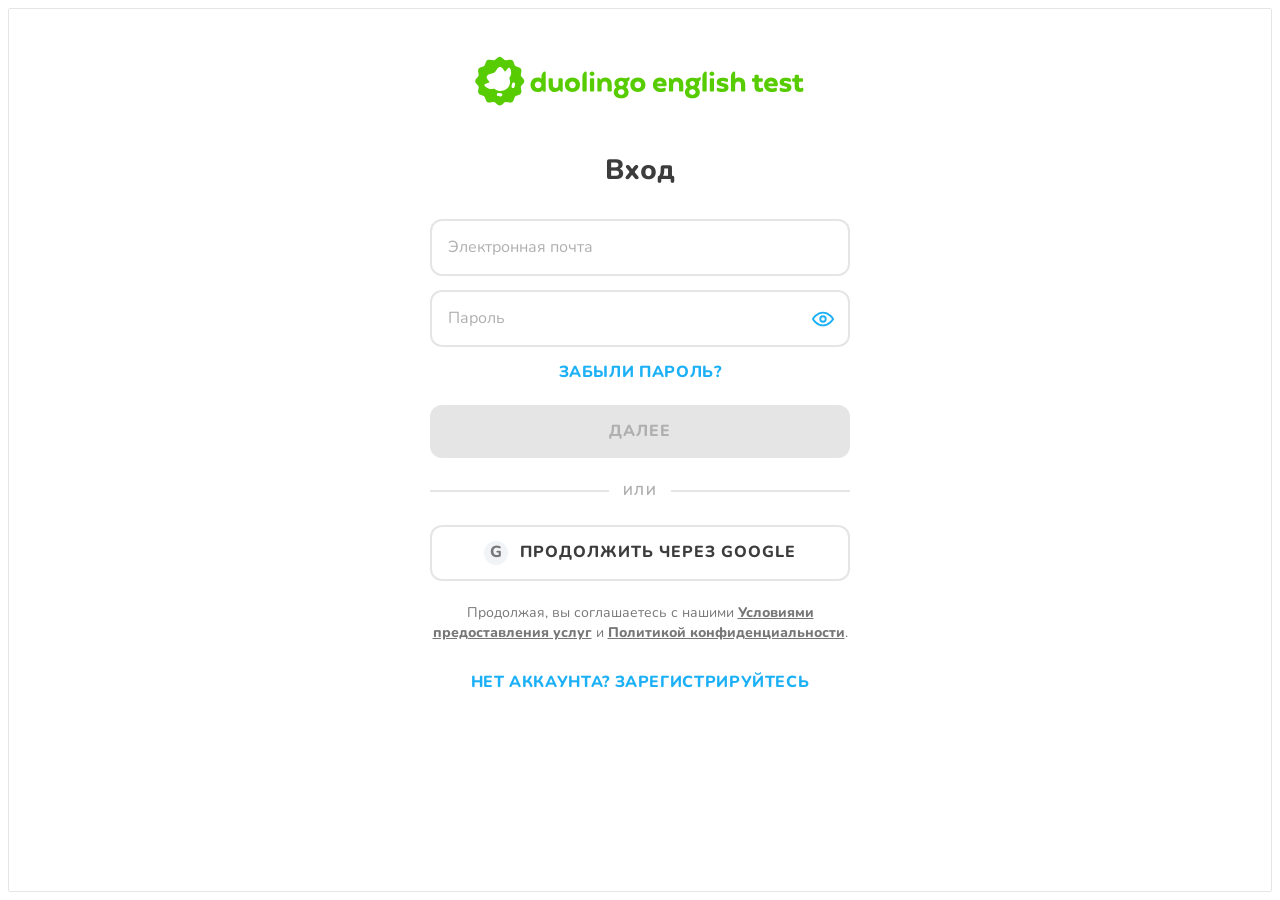
==== commit 4e2ea2c1: "Add files via upload" ====
--- a/index.html
+++ b/index.html
@@ -1,133 +1,101 @@
-<!DOCTYPE html>
-<!-- saved from url=(0038)https://englishtest.duolingo.com/login -->
-<html lang="en" style="--camera-crop-size: 125%; --camera-crop-scale: 1.25;"><!--<![endif]--><head><meta http-equiv="Content-Type" content="text/html; charset=UTF-8"><meta http-equiv="X-UA-Compatible" content="IE=edge"><meta name="description" content="Log in to your Duolingo English Test account to take practice tests, schedule, take the test, or view your scores."><meta name="viewport" content="viewport-fit=cover,width=device-width,maximum-scale=1,initial-scale=1,minimum-scale=1,user-scalable=yes"><meta name="google" value="notranslate"><meta content="https://dy8n3onijof8f.cloudfront.net/static/images/testcenter/favicon-juicy.png" itemprop="image"> <meta name="baidu-site-verification" content="codeva-ehhRhv6to8"><meta name="google-site-verification" content="8M4yiKHeEa_Lt2dZFdMu0WxDCelnV2OkozXi3PUS1sk"><meta name="ahrefs-site-verification" content="25a3b0226b2078b3e2fc7cafb4af51fdb016a98aa95f3fb05f015db8f4906e0e"><meta property="fb:app_id" content="234536436609303"><meta name="facebook-domain-verification" content="3nxcgx99hvbagv2dwwncapohp6yiqb"><meta property="og:title" content="Login to Your Account - Duolingo English Test"><meta property="og:description" content="Log in to your Duolingo English Test account to take practice tests, schedule, take the test, or view your scores."><meta property="og:type" content="website"><meta property="og:url" content="https://englishtest.duolingo.com/login"><meta property="og:image" content="https://dy8n3onijof8f.cloudfront.net/media/resources/metadata.png"><link rel="shortcut icon" href="https://dy8n3onijof8f.cloudfront.net/static/images/testcenter/favicon-juicy.ico"><title>Login to Your Account - Duolingo English Test</title><link rel="preload" href="https://dy8n3onijof8f.cloudfront.net/static/js/969_prod_e00b0772fb8231ba6532.js" as="script" crossorigin="anonymous"><link rel="preload" href="https://dy8n3onijof8f.cloudfront.net/static/js/111_prod_451d4ec68a8529635d29.js" as="script" crossorigin="anonymous"><link rel="preload" href="./Login to Your Account - Duolingo English Test_files/436_prod_2119152508aad9c7d98a.css" as="style" crossorigin="anonymous"><link rel="preload" href="https://dy8n3onijof8f.cloudfront.net/static/js/436_prod_dbca94350543fd149cdc.js" as="script" crossorigin="anonymous"><link rel="preload" href="./Login to Your Account - Duolingo English Test_files/821_prod_a93f4eafe98cb1b74fa2.css" as="style" crossorigin="anonymous"><link rel="preload" href="https://dy8n3onijof8f.cloudfront.net/static/js/821_prod_1590f5861c9c6734c100.js" as="script" crossorigin="anonymous"><link rel="stylesheet" href="./Login to Your Account - Duolingo English Test_files/main_prod_5721f80cd3430d2bfc95.css" crossorigin="anonymous"><script type="text/javascript" src="./Login to Your Account - Duolingo English Test_files/pd.js.загрузка"></script><script async="" src="./Login to Your Account - Duolingo English Test_files/clarity.js.загрузка"></script><script type="text/javascript" async="" src="./Login to Your Account - Duolingo English Test_files/destination"></script><script type="text/javascript" async="" src="./Login to Your Account - Duolingo English Test_files/destination(1)"></script><script async="" src="./Login to Your Account - Duolingo English Test_files/343094589"></script><script type="text/javascript" async="" src="./Login to Your Account - Duolingo English Test_files/qevents.js.загрузка"></script><script async="" src="https://connect.facebook.net/en_US/fbevents.js"></script><script type="text/javascript" async="" src="./Login to Your Account - Duolingo English Test_files/analytics.js.загрузка"></script><script type="text/javascript" async="" src="./Login to Your Account - Duolingo English Test_files/js"></script><script src="./Login to Your Account - Duolingo English Test_files/bat.js.загрузка" async=""></script><script async="" src="./Login to Your Account - Duolingo English Test_files/gtm.js.загрузка"></script><script>(function(){if("undefined"==typeof Symbol||"undefined"==typeof Proxy)return!1;try{return new Function("(a = 0) => a")(),new Function("class MyEvent extends Event{}")(),!1===new Function("return new Boolean(Symbol.match)")()?!1:(new Function("new.target")(),new Function('class ಠ_ಠ extends Array {constructor(j = "a", ...c) {const q = (({u: e}) => {return { [`s${c}`]: Symbol(j) };})({});super(j, q, ...c);}}new Promise((f) => {const a = function* (){return "𠮷".match(/./u)[0].length === 2 || true;};for (let vre of a()) {const [uw, as, he, re] = [new Set(), new WeakSet(), new Map(), new WeakMap()];break;}f(new Proxy({}, {get: (han, h) => h in han ? han[h] : "42".repeat(0o10)}));}).then(bi => new ಠ_ಠ(bi.rd));')(),!0)}catch(n){return!1}})()||(window.location.href="/errors/not-supported.html")</script> <script>!function(e,t,a,n){e[n]=e[n]||[],e[n].push({"gtm.start":(new Date).getTime(),event:"gtm.js"});var o=e.location,r=new URLSearchParams(o.search).get("landing_url");e[n].push({originalLocation:r?decodeURIComponent(r):o.protocol+"//"+o.host+o.pathname+o.search});var s=t.getElementsByTagName(a)[0],c=t.createElement(a);c.async=!0,c.src="https://www.googletagmanager.com/gtm.js?id=GTM-5DGPVNT",s.parentNode.insertBefore(c,s)}(window,document,"script","dataLayer")</script><script src="./Login to Your Account - Duolingo English Test_files/343094589.js.загрузка" type="text/javascript" async="" data-ueto="ueto_792a8716f7"></script><style id="googleidentityservice_button_styles">.qJTHM{-moz-user-select:none;-webkit-user-select:none;-ms-user-select:none;color:#202124;direction:ltr;-webkit-touch-callout:none;font-family:Roboto-Regular,arial,sans-serif;-webkit-font-smoothing:antialiased;font-weight:400;margin:0;overflow:hidden;-webkit-text-size-adjust:100%}.ynRLnc{left:-9999px;position:absolute;top:-9999px}.L6cTce{display:none}.bltWBb{overflow-wrap:break-word;word-break:break-word}.hSRGPd{color:#1a73e8;cursor:pointer;font-weight:500;text-decoration:none}.Bz112c-W3lGp{height:16px;width:16px}.Bz112c-E3DyYd{height:20px;width:20px}.Bz112c-r9oPif{height:24px;width:24px}.Bz112c-u2z5K{height:36px;width:36px}.Bz112c-uaxL4e{border-radius:10px}.LgbsSe-Bz112c{display:block}.S9gUrf-YoZ4jf{border:none;margin:0;padding:0}.S9gUrf-YoZ4jf *{border:none;margin:0;padding:0}.fFW7wc-ibnC6b>.aZ2wEe>div{border-color:#4285f4}.P1ekSe-ZMv3u{-webkit-transition:height .2s linear;transition:height .2s linear}.P1ekSe-ZMv3u>div:first-child{background-color:#1a73e8!important;-webkit-transition:width .3s linear;transition:width .3s linear}.P1ekSe-ZMv3u>div:nth-child(2){background-image:-webkit-gradient(linear,left top,right top,from(rgba(255,255,255,.7)),to(rgba(255,255,255,.7))),-webkit-gradient(linear,left top,right top,from(#1a73e8),to(#1a73e8))!important;background-image:-webkit-linear-gradient(left,rgba(255,255,255,.7),rgba(255,255,255,.7)),-webkit-linear-gradient(left,#1a73e8,#1a73e8)!important;background-image:linear-gradient(90deg,rgba(255,255,255,.7),rgba(255,255,255,.7)),linear-gradient(90deg,#1a73e8,#1a73e8)!important}.P1ekSe-ZMv3u>div:nth-child(3){background-image:-webkit-gradient(linear,left top,right top,from(rgba(255,255,255,.7)),to(rgba(255,255,255,.7))),-webkit-gradient(linear,left top,right top,from(#1a73e8),to(#1a73e8))!important;background-image:-webkit-linear-gradient(left,rgba(255,255,255,.7),rgba(255,255,255,.7)),-webkit-linear-gradient(left,#1a73e8,#1a73e8)!important;background-image:linear-gradient(90deg,rgba(255,255,255,.7),rgba(255,255,255,.7)),linear-gradient(90deg,#1a73e8,#1a73e8)!important}.haAclf{display:inline-block}.nsm7Bb-HzV7m-LgbsSe{border-radius:4px;box-sizing:border-box;-webkit-transition:background-color .218s,border-color .218s;transition:background-color .218s,border-color .218s;-moz-user-select:none;-webkit-user-select:none;-ms-user-select:none;-webkit-appearance:none;background-color:#fff;background-image:none;border:1px solid #dadce0;color:#3c4043;cursor:pointer;font-family:Google Sans,arial,sans-serif;font-size:.875rem;height:40px;letter-spacing:.25px;outline:none;overflow:hidden;padding:0 12px;position:relative;text-align:center;vertical-align:middle;white-space:nowrap;width:auto}.nsm7Bb-HzV7m-LgbsSe.TzA9Ye-LgbsSe{font-size:14px}@media screen and (-ms-high-contrast:active){.nsm7Bb-HzV7m-LgbsSe{border:2px solid windowText;color:windowText}}@media screen and (preferes-contrast:more){.nsm7Bb-HzV7m-LgbsSe{color:#000}}.nsm7Bb-HzV7m-LgbsSe.pSzOP-SxQuSe{font-size:.875rem;height:32px;letter-spacing:.25px;padding:0 10px}.nsm7Bb-HzV7m-LgbsSe.pSzOP-SxQuSe.TzA9Ye-LgbsSe{font-size:14px}.nsm7Bb-HzV7m-LgbsSe.purZT-SxQuSe{font-size:.6875rem;height:20px;letter-spacing:.3px;padding:0 8px}.nsm7Bb-HzV7m-LgbsSe.purZT-SxQuSe.TzA9Ye-LgbsSe{font-size:11px}.nsm7Bb-HzV7m-LgbsSe.Bz112c-LgbsSe{padding:0;width:40px}.nsm7Bb-HzV7m-LgbsSe.Bz112c-LgbsSe.pSzOP-SxQuSe{width:32px}.nsm7Bb-HzV7m-LgbsSe.Bz112c-LgbsSe.purZT-SxQuSe{width:20px}.nsm7Bb-HzV7m-LgbsSe.JGcpL-RbRzK{border-radius:20px}.nsm7Bb-HzV7m-LgbsSe.JGcpL-RbRzK.pSzOP-SxQuSe{border-radius:16px}.nsm7Bb-HzV7m-LgbsSe.JGcpL-RbRzK.purZT-SxQuSe{border-radius:10px}.nsm7Bb-HzV7m-LgbsSe.i5vt6e-to915-Ia7Qfc{border:1px solid #8e918f;background-color:#131314;color:#e3e3e3}.nsm7Bb-HzV7m-LgbsSe.MFS4be-Ia7Qfc{border:none;color:#fff}.nsm7Bb-HzV7m-LgbsSe.MFS4be-v3pZbf-Ia7Qfc{background-color:#1a73e8}.nsm7Bb-HzV7m-LgbsSe.MFS4be-JaPV2b-Ia7Qfc{background-color:#202124;color:#e8eaed}@media screen and (prefers-contrast:more){.nsm7Bb-HzV7m-LgbsSe.MFS4be-JaPV2b-Ia7Qfc{color:#fff}}.nsm7Bb-HzV7m-LgbsSe .nsm7Bb-HzV7m-LgbsSe-Bz112c{height:18px;margin-right:8px;min-width:18px;width:18px}.nsm7Bb-HzV7m-LgbsSe.pSzOP-SxQuSe .nsm7Bb-HzV7m-LgbsSe-Bz112c{height:14px;min-width:14px;width:14px}.nsm7Bb-HzV7m-LgbsSe.purZT-SxQuSe .nsm7Bb-HzV7m-LgbsSe-Bz112c{height:10px;min-width:10px;width:10px}.nsm7Bb-HzV7m-LgbsSe.jVeSEe .nsm7Bb-HzV7m-LgbsSe-Bz112c{margin-left:8px;margin-right:-4px}.nsm7Bb-HzV7m-LgbsSe.Bz112c-LgbsSe .nsm7Bb-HzV7m-LgbsSe-Bz112c{margin:0;padding:10px}.nsm7Bb-HzV7m-LgbsSe.Bz112c-LgbsSe.pSzOP-SxQuSe .nsm7Bb-HzV7m-LgbsSe-Bz112c{padding:8px}.nsm7Bb-HzV7m-LgbsSe.Bz112c-LgbsSe.purZT-SxQuSe .nsm7Bb-HzV7m-LgbsSe-Bz112c{padding:4px}.nsm7Bb-HzV7m-LgbsSe .nsm7Bb-HzV7m-LgbsSe-Bz112c-haAclf{border-top-left-radius:3px;border-bottom-left-radius:3px;display:-webkit-box;display:-webkit-flex;display:flex;-webkit-box-pack:center;-webkit-justify-content:center;justify-content:center;-webkit-box-align:center;-webkit-align-items:center;align-items:center;background-color:#fff;height:36px;margin-left:-10px;margin-right:12px;min-width:36px;width:36px}.nsm7Bb-HzV7m-LgbsSe .nsm7Bb-HzV7m-LgbsSe-Bz112c-haAclf .nsm7Bb-HzV7m-LgbsSe-Bz112c,.nsm7Bb-HzV7m-LgbsSe.Bz112c-LgbsSe .nsm7Bb-HzV7m-LgbsSe-Bz112c-haAclf .nsm7Bb-HzV7m-LgbsSe-Bz112c{margin:0;padding:0}.nsm7Bb-HzV7m-LgbsSe.pSzOP-SxQuSe .nsm7Bb-HzV7m-LgbsSe-Bz112c-haAclf{height:28px;margin-left:-8px;margin-right:10px;min-width:28px;width:28px}.nsm7Bb-HzV7m-LgbsSe.purZT-SxQuSe .nsm7Bb-HzV7m-LgbsSe-Bz112c-haAclf{height:16px;margin-left:-6px;margin-right:8px;min-width:16px;width:16px}.nsm7Bb-HzV7m-LgbsSe.Bz112c-LgbsSe .nsm7Bb-HzV7m-LgbsSe-Bz112c-haAclf{border-radius:3px;margin-left:2px;margin-right:0;padding:0}.nsm7Bb-HzV7m-LgbsSe.JGcpL-RbRzK .nsm7Bb-HzV7m-LgbsSe-Bz112c-haAclf{border-radius:18px}.nsm7Bb-HzV7m-LgbsSe.pSzOP-SxQuSe.JGcpL-RbRzK .nsm7Bb-HzV7m-LgbsSe-Bz112c-haAclf{border-radius:14px}.nsm7Bb-HzV7m-LgbsSe.purZT-SxQuSe.JGcpL-RbRzK .nsm7Bb-HzV7m-LgbsSe-Bz112c-haAclf{border-radius:8px}.nsm7Bb-HzV7m-LgbsSe .nsm7Bb-HzV7m-LgbsSe-bN97Pc-sM5MNb{display:-webkit-box;display:-webkit-flex;display:flex;-webkit-align-items:center;-webkit-box-align:center;align-items:center;-webkit-flex-direction:row;-webkit-box-orient:horizontal;-webkit-box-direction:normal;flex-direction:row;-webkit-box-pack:justify;-webkit-justify-content:space-between;justify-content:space-between;-webkit-flex-wrap:nowrap;flex-wrap:nowrap;height:100%;position:relative;width:100%}.nsm7Bb-HzV7m-LgbsSe .oXtfBe-l4eHX{-webkit-box-pack:center;-webkit-justify-content:center;justify-content:center}.nsm7Bb-HzV7m-LgbsSe .nsm7Bb-HzV7m-LgbsSe-BPrWId{-webkit-flex-grow:1;-webkit-box-flex:1;flex-grow:1;font-family:Google Sans,arial,sans-serif;font-weight:500;overflow:hidden;text-overflow:ellipsis;vertical-align:top}.nsm7Bb-HzV7m-LgbsSe.purZT-SxQuSe .nsm7Bb-HzV7m-LgbsSe-BPrWId{font-weight:300}.nsm7Bb-HzV7m-LgbsSe .oXtfBe-l4eHX .nsm7Bb-HzV7m-LgbsSe-BPrWId{-webkit-flex-grow:0;-webkit-box-flex:0;flex-grow:0}.nsm7Bb-HzV7m-LgbsSe .nsm7Bb-HzV7m-LgbsSe-MJoBVe{-webkit-transition:background-color .218s;transition:background-color .218s;bottom:0;left:0;position:absolute;right:0;top:0}.nsm7Bb-HzV7m-LgbsSe:focus,.nsm7Bb-HzV7m-LgbsSe:hover{box-shadow:none;border-color:rgb(210,227,252);outline:none}.nsm7Bb-HzV7m-LgbsSe:focus-within{outline:2px solid #00639b;border-color:transparent}.nsm7Bb-HzV7m-LgbsSe:hover .nsm7Bb-HzV7m-LgbsSe-MJoBVe{background:rgba(66,133,244,.08)}.nsm7Bb-HzV7m-LgbsSe:active .nsm7Bb-HzV7m-LgbsSe-MJoBVe,.nsm7Bb-HzV7m-LgbsSe:focus .nsm7Bb-HzV7m-LgbsSe-MJoBVe{background:rgba(66,133,244,.1)}.nsm7Bb-HzV7m-LgbsSe.i5vt6e-to915-Ia7Qfc:hover .nsm7Bb-HzV7m-LgbsSe-MJoBVe{background:rgba(255,255,255,.08)}.nsm7Bb-HzV7m-LgbsSe.i5vt6e-to915-Ia7Qfc:active .nsm7Bb-HzV7m-LgbsSe-MJoBVe,.nsm7Bb-HzV7m-LgbsSe.i5vt6e-to915-Ia7Qfc:focus .nsm7Bb-HzV7m-LgbsSe-MJoBVe{background:rgba(255,255,255,.12)}.nsm7Bb-HzV7m-LgbsSe.MFS4be-Ia7Qfc:hover .nsm7Bb-HzV7m-LgbsSe-MJoBVe{background:rgba(255,255,255,.24)}.nsm7Bb-HzV7m-LgbsSe.MFS4be-Ia7Qfc:active .nsm7Bb-HzV7m-LgbsSe-MJoBVe,.nsm7Bb-HzV7m-LgbsSe.MFS4be-Ia7Qfc:focus .nsm7Bb-HzV7m-LgbsSe-MJoBVe{background:rgba(255,255,255,.32)}.nsm7Bb-HzV7m-LgbsSe .n1UuX-DkfjY{border-radius:50%;display:-webkit-box;display:-webkit-flex;display:flex;height:20px;margin-left:-4px;margin-right:8px;min-width:20px;width:20px}.nsm7Bb-HzV7m-LgbsSe.jVeSEe .nsm7Bb-HzV7m-LgbsSe-BPrWId{font-family:Roboto;font-size:12px;text-align:left}.nsm7Bb-HzV7m-LgbsSe.jVeSEe .nsm7Bb-HzV7m-LgbsSe-BPrWId .K4efff .fmcmS,.nsm7Bb-HzV7m-LgbsSe.jVeSEe .nsm7Bb-HzV7m-LgbsSe-BPrWId .ssJRIf{overflow:hidden;text-overflow:ellipsis}.nsm7Bb-HzV7m-LgbsSe.jVeSEe .nsm7Bb-HzV7m-LgbsSe-BPrWId .K4efff{display:-webkit-box;display:-webkit-flex;display:flex;-webkit-align-items:center;-webkit-box-align:center;align-items:center;color:#5f6368;fill:#5f6368;font-size:11px;font-weight:400}.nsm7Bb-HzV7m-LgbsSe.jVeSEe.i5vt6e-to915-Ia7Qfc .nsm7Bb-HzV7m-LgbsSe-BPrWId .K4efff{color:#c4c7c5;fill:#c4c7c5}.nsm7Bb-HzV7m-LgbsSe.jVeSEe.MFS4be-Ia7Qfc .nsm7Bb-HzV7m-LgbsSe-BPrWId .K4efff{color:#e8eaed;fill:#e8eaed}@media screen and (prefers-contrast:more){.nsm7Bb-HzV7m-LgbsSe.jVeSEe .nsm7Bb-HzV7m-LgbsSe-BPrWId .K4efff,.nsm7Bb-HzV7m-LgbsSe.jVeSEe.MFS4be-Ia7Qfc .nsm7Bb-HzV7m-LgbsSe-BPrWId .K4efff{color:#000;fill:#000}}.nsm7Bb-HzV7m-LgbsSe.jVeSEe .nsm7Bb-HzV7m-LgbsSe-BPrWId .K4efff .Bz112c{height:18px;margin:-3px -3px -3px 2px;min-width:18px;width:18px}.nsm7Bb-HzV7m-LgbsSe.jVeSEe .nsm7Bb-HzV7m-LgbsSe-Bz112c-haAclf{border-top-left-radius:0;border-bottom-left-radius:0;border-top-right-radius:3px;border-bottom-right-radius:3px;margin-left:12px;margin-right:-10px}.nsm7Bb-HzV7m-LgbsSe.jVeSEe.JGcpL-RbRzK .nsm7Bb-HzV7m-LgbsSe-Bz112c-haAclf{border-radius:18px}.L5Fo6c-sM5MNb{border:0;display:block;left:0;position:relative;top:0}.L5Fo6c-bF1uUb{border-radius:4px;bottom:0;cursor:pointer;left:0;position:absolute;right:0;top:0}.L5Fo6c-bF1uUb:focus{border:none;outline:none}sentinel{}</style><link rel="stylesheet" type="text/css" href="./Login to Your Account - Duolingo English Test_files/436_prod_2119152508aad9c7d98a.css"><link rel="stylesheet" type="text/css" href="./Login to Your Account - Duolingo English Test_files/821_prod_a93f4eafe98cb1b74fa2.css"><link id="googleidentityservice" type="text/css" media="all" href="./Login to Your Account - Duolingo English Test_files/style" rel="stylesheet"><script type="text/javascript" src="./Login to Your Account - Duolingo English Test_files/analytics"></script><script type="text/javascript" src="./Login to Your Account - Duolingo English Test_files/analytics(1)"></script></head> <body> <noscript><iframe src="https://www.googletagmanager.com/ns.html?id=GTM-5DGPVNT" height="0" width="0" style="display:none;visibility:hidden"></iframe></noscript><div id="app" onclick=""><div style="--color-anchovy: 210, 228, 232; --color-aqua: 56, 238, 255; --color-aqua-always-light: 56, 238, 255; --color-bee: 255, 200, 0; --color-bee-always-dark: 255, 199, 0; --color-beetle: 206, 130, 255; --color-beluga: 187, 242, 255; --color-betta: 144, 105, 205; --color-black: 0, 0, 0; --color-blue-jay: 132, 216, 255; --color-butterfly: 111, 78, 161; --color-camel: 231, 166, 1; --color-canary: 255, 245, 211; --color-cardinal: 255, 75, 75; --color-celestia: 255, 255, 255; --color-cheetah: 255, 206, 142; --color-cosmos: 60, 77, 255; --color-crab: 255, 120, 120; --color-deep-martin: 16, 15, 62; --color-deep-starling: 34, 33, 81; --color-dragon: 204, 52, 141; --color-duck: 251, 229, 109; --color-eclipse: 0, 4, 55; --color-eel: 75, 75, 75; --color-fire-ant: 234, 43, 43; --color-flamingo: 255, 178, 178; --color-fox: 255, 150, 0; --color-gamma: 38, 246, 99; --color-grackle: 167, 160, 255; --color-grizzly: 187, 113, 73; --color-guinea-pig: 205, 121, 0; --color-hare: 175, 175, 175; --color-hare-always-light: 175, 175, 175; --color-honeycreeper: 193, 187, 255; --color-humpback: 43, 112, 201; --color-ice: 225, 253, 255; --color-iguana: 221, 244, 255; --color-legendary-foreground: 140, 65, 3; --color-lion: 255, 177, 0; --color-macaw: 28, 176, 246; --color-manta-ray: 4, 44, 96; --color-martin: 71, 85, 223; --color-max-shadow: 20, 208, 225; --color-monkey: 229, 162, 89; --color-moon-jelly: 122, 240, 242; --color-narwhal: 20, 83, 163; --color-nebula: 63, 34, 236; --color-nova: 207, 23, 200; --color-ocean: 0, 124, 143; --color-owl: 88, 204, 2; --color-peacock: 0, 205, 156; --color-pig: 245, 164, 164; --color-polar: 247, 247, 247; --color-quasar: 252, 85, 255; --color-sea-sponge: 215, 255, 184; --color-seafoam: 158, 224, 233; --color-snow: 255, 255, 255; --color-snow-always-dark: 19, 31, 36; --color-snow-always-light: 255, 255, 255; --color-squid: 235, 227, 227; --color-stardust: 199, 255, 254; --color-starfish: 255, 134, 208; --color-starlight: 38, 138, 255; --color-starling: 92, 108, 252; --color-swan: 229, 229, 229; --color-swan-always-dark: 55, 70, 79; --color-swan-always-light: 229, 229, 229; --color-tree-frog: 88, 167, 0; --color-turtle: 165, 237, 110; --color-walking-fish: 255, 223, 224; --color-whale: 24, 153, 214; --color-wolf: 119, 119, 119;"><div class="_2NZDU _1GcnW"><header class="_3idnD"><div class="_3WuCI"></div><input alt="logo" class="_2lOwd _5R156 _28UHh" src="[data-uri]" type="image"><div class="_3WuCI"></div></header><div class="_2kIhG"><h2 class="U9vjW _2-rJ0 -axxk">Вход</h2><div class="_1Vb42"><form class="_1_zXJ" id="login"><div class="_22xbR"><div class="_3GWiq"><div class="web-ui__InputWrapper-module--container UOQl0"><div class="web-ui__InputWrapper-module--wrap"><input placeholder="Электронная почта" autocomplete="email" required="" data-test="email" class="web-ui__InputWrapper-module--input" id="web-ui1" type="email" value=""><button class="web-ui__LegacyButtonBase-module--unstyled-hover web-ui__LegacyButtonBase-module--variant-unstyled web-ui__LegacyButtonBase-module--_base web-ui__InputWrapper-module--icon-button-focus web-ui__InputWrapper-module--icon-button" tabindex="-1" type="button"><svg height="24" preserveAspectRatio="xMidYMin slice" width="24" class="web-ui__LegacyButtonBase-module--wrapped" style="color: rgb(var(--color-hare)); overflow: visible;" viewBox="0 0 24 24"><path fill-rule="evenodd" clip-rule="evenodd" d="M12 21C16.9706 21 21 16.9706 21 12C21 7.02944 16.9706 3 12 3C7.02944 3 3 7.02944 3 12C3 16.9706 7.02944 21 12 21ZM8.46504 9.87886C8.07452 9.48834 8.07452 8.85517 8.46504 8.46465C8.85557 8.07412 9.48873 8.07412 9.87925 8.46465L12.0004 10.5858L14.1209 8.4652C14.5114 8.07467 15.1446 8.07467 15.5351 8.4652C15.9257 8.85572 15.9257 9.48889 15.5351 9.87941L13.4146 12L15.5358 14.1212C15.9263 14.5117 15.9263 15.1449 15.5358 15.5354C15.1453 15.9259 14.5121 15.9259 14.1216 15.5354L12.0004 13.4142L9.87922 15.5353C9.4887 15.9258 8.85553 15.9258 8.46501 15.5353C8.07448 15.1448 8.07448 14.5116 8.46501 14.1211L10.5861 12L8.46504 9.87886Z" fill="currentcolor"></path></svg></button></div></div></div><div class="_3GWiq"><div class="web-ui__InputWrapper-module--container UOQl0"><div class="web-ui__InputWrapper-module--wrap"><input required="" placeholder="Пароль" data-test="password" class="web-ui__InputWrapper-module--input" id="web-ui2" type="password" value=""><button class="web-ui__LegacyButtonBase-module--unstyled-hover web-ui__LegacyButtonBase-module--variant-unstyled web-ui__LegacyButtonBase-module--_base web-ui__InputWrapper-module--icon-button" tabindex="-1" type="button"><svg height="24" preserveAspectRatio="xMidYMin slice" width="24" class="web-ui__LegacyButtonBase-module--wrapped" style="color: rgb(var(--color-macaw)); overflow: visible;" viewBox="0 0 24 24"><path fill-rule="evenodd" clip-rule="evenodd" d="M3.92433 6.34034C6.12517 4.74847 9.07298 3.5 12.0003 3.5C14.9667 3.5 17.9132 4.6963 20.1117 6.27362C21.216 7.0659 22.1666 7.97876 22.8506 8.93064C23.524 9.86767 24.0005 10.9298 24.0005 12C24.0005 13.0702 23.524 14.1323 22.8506 15.0694C22.1666 16.0212 21.216 16.9341 20.1117 17.7264C17.9132 19.3037 14.9667 20.5 12.0003 20.5C9.07298 20.5 6.12517 19.2515 3.92433 17.6597C2.81727 16.8589 1.861 15.9444 1.17121 15.0063C0.497122 14.0895 0 13.0434 0 12C0 10.9566 0.497122 9.9105 1.17121 8.99373C1.861 8.05561 2.81727 7.14107 3.92433 6.34034ZM2.86482 10.2482C2.314 10.9974 2.10489 11.6023 2.10489 12C2.10489 12.3977 2.314 13.0026 2.86482 13.7518C3.39995 14.4795 4.18728 15.2458 5.15494 15.9457C7.10352 17.3551 9.62962 18.3873 12.0003 18.3873C14.4352 18.3873 16.9627 17.3887 18.8877 16.0076C19.8451 15.3207 20.6188 14.5635 21.1435 13.8334C21.6789 13.0885 21.8956 12.4568 21.8956 12C21.8956 11.5432 21.6789 10.9115 21.1435 10.1666C20.6188 9.43645 19.8451 8.67925 18.8877 7.99235C16.9627 6.61129 14.4352 5.61266 12.0003 5.61266C9.62962 5.61266 7.10352 6.64491 5.15494 8.05432C4.18728 8.75423 3.39995 9.52046 2.86482 10.2482ZM12.0001 14.4811C13.3654 14.4811 14.4722 13.3703 14.4722 11.9999C14.4722 10.6296 13.3654 9.51869 12.0001 9.51869C10.6348 9.51869 9.528 10.6296 9.528 11.9999C9.528 13.3703 10.6348 14.4811 12.0001 14.4811ZM8.46115 11.9998C8.46115 10.0383 10.0454 8.44817 11.9997 8.44817C13.954 8.44817 15.5383 10.0383 15.5383 11.9998C15.5383 13.9614 13.954 15.5515 11.9997 15.5515C10.0454 15.5515 8.46115 13.9614 8.46115 11.9998ZM11.9997 6.33551C8.88293 6.33551 6.35626 8.87151 6.35626 11.9998C6.35626 15.1281 8.88293 17.6641 11.9997 17.6641C15.1165 17.6641 17.6432 15.1281 17.6432 11.9998C17.6432 8.87151 15.1165 6.33551 11.9997 6.33551Z" fill="currentcolor"></path></svg></button></div></div><button class="web-ui__LegacyButtonBase-module--variant-link-juicy-macaw web-ui__LegacyButtonBase-module--variant-link-juicy web-ui__LegacyButtonBase-module--_base-juicy web-ui__LegacyButtonBase-module--_base _3l8aK" type="button"><span class="web-ui__LegacyButtonBase-module--wrapped">Забыли пароль?</span></button></div></div><div><button class="web-ui__LegacyButtonBase-module--fake-disabled web-ui__LegacyButtonBase-module--variant-solid-juicy-macaw web-ui__LegacyButtonBase-module--variant-solid-juicy web-ui__LegacyButtonBase-module--_variant-solid web-ui__LegacyButtonBase-module--_base-juicy web-ui__LegacyButtonBase-module--_base _3nQdi" disabled="" data-test="done"><span class="web-ui__LegacyButtonBase-module--wrapped">ДАЛЕЕ</span></button></div><div class="_2zm4p"><div class="_2HUFB"><span class="_2eul7"><h4 class="CeEDn _2-rJ0 _3Po9m">ИЛИ</h4></span></div></div><div class="_3SGdy"><button class="web-ui__LegacyButtonBase-module--variant-stroke-juicy-macaw web-ui__LegacyButtonBase-module--variant-stroke-juicy web-ui__LegacyButtonBase-module--variant-stroke web-ui__LegacyButtonBase-module--_base-juicy web-ui__LegacyButtonBase-module--_base XngMz"><img alt="google" class="_3k3_t web-ui__LegacyButtonBase-module--wrapped" src="./Login to Your Account - Duolingo English Test_files/b8878bb608e4a7c5190d.svg"><span class="web-ui__LegacyButtonBase-module--wrapped">ПРОДОЛЖИТЬ ЧЕРЕЗ GOOGLE</span><div class="_2veTk web-ui__LegacyButtonBase-module--wrapped" data-test="login-google-button"><div class="S9gUrf-YoZ4jf" style="position: relative;"><div></div><iframe src="./Login to Your Account - Duolingo English Test_files/button.html" class="L5Fo6c-PQbLGe" allow="identity-credentials-get" id="gsi_62863_143790" title="Кнопка &quot;Войти с аккаунтом Google&quot;" style="display: block; position: relative; top: 0px; left: 0px; height: 44px; width: 361px; border: 0px; margin: -2px -10px;"></iframe></div></div></button></div></form></div><div class="sN4Q2"><p class="_6exHH _3-S5-">Продолжая, вы соглашаетесь с нашими <a href="https://englishtest.duolingo.com/terms_of_service" target="_blank" data-bypass=""><b>Условиями предоставления услуг</b></a> и <a href="https://englishtest.duolingo.com/privacy" target="_blank" data-bypass=""><b>Политикой конфиденциальности</b></a>.</p></div><button class="web-ui__LegacyButtonBase-module--variant-link-juicy-macaw web-ui__LegacyButtonBase-module--variant-link-juicy web-ui__LegacyButtonBase-module--_base-juicy web-ui__LegacyButtonBase-module--_base"><span class="web-ui__LegacyButtonBase-module--wrapped">НЕТ АККАУНТА? ЗАРЕГИСТРИРУЙТЕСЬ</span></button></div><div class="_5kbbq"></div></div></div></div>  <script>// Define the duo namespace if it doesn't already exist.
-        var duo = duo || {};
-        duo.onboardingInfo = duo.onboardingInfo || {};
+<!doctype html>
+<html lang="ru">
+  <head>
+    <meta charset="utf-8" />
+    <meta name="viewport" content="width=device-width, initial-scale=1" />
+    <title>Вход — Мой сайт</title>
+    <link rel="preconnect" href="https://fonts.googleapis.com" />
+    <link rel="preconnect" href="https://fonts.gstatic.com" crossorigin />
+    <link
+      rel="stylesheet"
+      href="https://fonts.googleapis.com/css2?family=Nunito:wght@400;600;700;800&display=swap"
+    />
+    <link rel="stylesheet" href="assets/style.css" />
+  </head>
+  <body>
+    <div class="frame" aria-hidden="true"></div>
 
-        // Get constants from the backend, fetched in app.py
-        // The backend data is populated here: https://github.com/duolingo/duolingo-englishtest/blob/master/certs/views/entry_urls/index.py
-        duo.in_china = false;
-        duo.ui_language = 'ru';
-        duo.supported_ui_languages = ['de', 'en', 'es', 'fr', 'hi', 'hu', 'id', 'it', 'ja', 'ko', 'pt', 'ru', 'th', 'tr', 'uk', 'vi', 'zs', 'zt'];
-        duo.zendesk_language = 'ru';
-        duo.languages = JSON.parse('\u007b"zs":\u007b"label":"中文","locale":"zh-CN"\u007d,"zt":\u007b"label":"中文 (繁體)","locale":"zh-CN"\u007d,"en":\u007b"label":"English","locale":"en-US"\u007d,"fr":\u007b"label":"Français","locale":"fr-FR"\u007d,"de":\u007b"label":"Deutsch","locale":"de-DE"\u007d,"hi":\u007b"label":"हिंदी","locale":"hi-IN"\u007d,"hu":\u007b"label":"Magyar","locale":"hu-HU"\u007d,"id":\u007b"label":"Bahasa Indonesia","locale":"id-ID"\u007d,"it":\u007b"label":"Italiano","locale":"it-IT"\u007d,"ja":\u007b"label":"日本語","locale":"ja-JP"\u007d,"ko":\u007b"label":"한국어","locale":"ko-KR"\u007d,"pt":\u007b"label":"Português","locale":"pt-BR"\u007d,"ru":\u007b"label":"Русский","locale":"ru-RU"\u007d,"es":\u007b"label":"Español","locale":"es-ES"\u007d,"th":\u007b"label":"ภาษาไทย","locale":"th-TH"\u007d,"tr":\u007b"label":"Türkçe","locale":"tr-TR"\u007d,"uk":\u007b"label":"Українською","locale":"uk-UA"\u007d,"vi":\u007b"label":"Tiếng Việt","locale":"vi-VN"\u007d\u007d');
-        duo.detectedCountry = 'KZ';
-        duo.ip = '185.129.93.35';
-        duo.isBlockedCountry = false;
-        duo.block_purchase = false;
-        duo.states = JSON.parse('\u007b"AK":"Alaska","AL":"Alabama","AR":"Arkansas","AZ":"Arizona","CA":"California","CO":"Colorado","CT":"Connecticut","DC":"District of Columbia","DE":"Delaware","FL":"Florida","GA":"Georgia","HI":"Hawaii","IA":"Iowa","ID":"Idaho","IL":"Illinois","IN":"Indiana","KS":"Kansas","KY":"Kentucky","LA":"Louisiana","MA":"Massachusetts","MD":"Maryland","ME":"Maine","MI":"Michigan","MN":"Minnesota","MO":"Missouri","MS":"Mississippi","MT":"Montana","NC":"North Carolina","ND":"North Dakota","NE":"Nebraska","NH":"New Hampshire","NJ":"New Jersey","NM":"New Mexico","NV":"Nevada","NY":"New York","OH":"Ohio","OK":"Oklahoma","OR":"Oregon","PA":"Pennsylvania","RI":"Rhode Island","SC":"South Carolina","SD":"South Dakota","TN":"Tennessee","TX":"Texas","UT":"Utah","VA":"Virginia","VT":"Vermont","WA":"Washington","WI":"Wisconsin","WV":"West Virginia","WY":"Wyoming"\u007d');
-        duo.ca_provinces = JSON.parse('\u007b"AB":"Alberta","BC":"British Columbia","MB":"Manitoba","NB":"New Brunswick","NL":"Newfoundland and Labrador","NT":"Northwest Territories","NS":"Nova Scotia","NU":"Nunavut","ON":"Ontario","PE":"Prince Edward Island","QC":"Quebec","SK":"Saskatchewan","YT":"Yukon"\u007d');
-        duo.scoreConcordances = [['Duolingo English Test', 'TOEFL iBT', 'IELTS', 'CEFR'], [100, null, null, 'C2'], [99, 120, 9, 'C2'], [98, 119, 9, 'C2'], [97, 118, 8.5, 'C2'], [96, 117, 8.5, 'C2'], [95, 116, 8.5, 'C2'], [94, 115, 8.5, 'C2'], [93, 115, 8, 'C2'], [92, 114, 8, 'C2'], [91, 113, 8, 'C2'], [90, 112, 8, 'C1'], [89, 112, 8, 'C1'], [88, 111, 8, 'C1'], [87, 110, 8, 'C1'], [86, 109, 7.5, 'C1'], [85, 109, 7.5, 'C1'], [84, 108, 7.5, 'C1'], [83, 108, 7.5, 'C1'], [82, 107, 7.5, 'C1'], [81, 106, 7.5, 'C1'], [80, 105, 7.5, 'C1'], [79, 105, 7.5, 'C1'], [78, 104, 7, 'C1'], [77, 103, 7, 'C1'], [76, 103, 7, 'C1'], [75, 102, 7, 'C1'], [74, 101, 7, 'C1'], [73, 101, 7, 'C1'], [72, 100, 7, 'C1'], [71, 99, 7, 'C1'], [70, 98, 7, 'B2'], [69, 98, 7, 'B2'], [68, 97, 6.5, 'B2'], [67, 96, 6.5, 'B2'], [66, 95, 6.5, 'B2'], [65, 95, 6.5, 'B2'], [64, 94, 6.5, 'B2'], [63, 93, 6.5, 'B2'], [62, 92, 6.5, 'B2'], [61, 92, 6.5, 'B2'], [60, 91, 6, 'B2'], [59, 90, 6, 'B2'], [58, 89, 6, 'B2'], [57, 88, 6, 'B2'], [56, 87, 6, 'B2'], [55, 86, 6, 'B2'], [54, 85, 6, 'B2'], [53, 84, 6, 'B2'], [52, 84, 6, 'B2'], [51, 83, 6, 'B2'], [50, 82, 6, 'B1'], [49, 81, 5.5, 'B1'], [48, 80, 5.5, 'B1'], [47, 79, 5.5, 'B1'], [46, 78, 5.5, 'B1'], [45, 77, 5.5, 'B1'], [44, 76, 5.5, 'B1'], [43, 75, 5.5, 'B1'], [42, 74, 5.5, 'B1'], [41, 73, 5.5, 'B1'], [40, 72, 5.5, 'B1'], [39, 71, 5.5, 'B1'], [38, 70, 5, 'B1'], [37, 69, 5, 'B1'], [36, 68, 5, 'B1'], [35, 67, 5, 'B1'], [34, 67, 5, 'B1'], [33, 66, 5, 'B1'], [32, 65, 5, 'B1'], [31, 64, 5, 'B1'], [30, 63, 5, 'A2'], [29, 62, 4.5, 'A2'], [28, 61, 4.5, 'A2'], [27, 60, 4.5, 'A2'], [26, 60, 4.5, 'A2'], [25, null, null, 'A2'], [24, null, null, 'A2'], [23, null, null, 'A2'], [22, null, null, 'A2'], [21, null, null, 'A2'], [20, null, null, 'A2'], [19, null, null, 'A2'], [18, null, null, 'A2'], [17, null, null, 'A2'], [16, null, null, 'A2'], [15, null, null, 'A2'], [14, null, null, 'A2'], [13, null, null, 'A2'], [12, null, null, 'A2'], [11, null, null, 'A2'], [10, null, null, 'A1'], [9, null, null, 'A1'], [8, null, null, 'A1'], [7, null, null, 'A1'], [6, null, null, 'A1'], [5, null, null, 'A1'], [4, null, null, 'A1'], [3, null, null, 'A1'], [2, null, null, 'A1'], [1, null, null, 'A1'], [0, null, null, 'A1']];
-        duo.test_name = 'Duolingo English Test';
-        duo.literacy_subscore_name = 'Literacy';
-        duo.conversation_subscore_name = 'Conversation';
-        duo.comprehension_subscore_name = 'Comprehension';
-        duo.production_subscore_name = 'Production';
-        duo.speaking_subscore_name = 'Speaking';
-        duo.writing_subscore_name = 'Writing';
-        duo.reading_subscore_name = 'Reading';
-        duo.listening_subscore_name = 'Listening';
-        duo.subscoreNames = {
-            literacy: 'Literacy',
-            conversation: 'Conversation',
-            comprehension: 'Comprehension',
-            production: 'Production',
-            speaking: 'Speaking',
-            writing: 'Writing',
-            reading: 'Reading',
-            listening: 'Listening',
-        }
-        duo.static_root = 'https://dy8n3onijof8f.cloudfront.net/static';
-        duo.prod_cdn = 'https://dy8n3onijof8f.cloudfront.net';
-        duo.test_price_cents = 7000;
-        duo.is_expedited_proctoring_enabled = true;
-        duo.expedited_review_period = 12;
-        duo.agent_review_period = 24;
-        duo.normal_review_period = 48;
-        duo.review_period = 48;
-        duo.resubmitDays = 14;
-        duo.purchase_window = 30;
-        duo.purchase_max_tests = 3;
-        duo.credit_days = 21
-        duo.track_mixpanel = true;
-        duo.show_price_in_test_taker_home = false;
-        duo.show_price_in_score_estimate = false;
-        duo.environment = 'master';
-        duo.sentry_environment = 'prod';
-        duo.server_name = 'us';
-        duo.template_name = 'prod';
-        duo.code_version = '539f404e328bcf33cd5be4d87ef3a99941bdc159';
-        duo.disable_practice_warning = false;
-        duo.disable_hdyhau = false;
-        duo.dashboard_maintenance = false;
-        duo.manual_share_limit = 25;
-        duo.maintenance_page = false;
-        duo.disable_buy = true;
-        duo.threshold_for_keyboard_detection = 50
-        duo.should_show_new_desktop_version=false;
-        duo.should_send_user_to_third_party_id_verification=true;
-        duo.should_send_chinese_user_to_third_party_id_verification=true;
-        duo.fingerprintjs_pk = 'udpwcl7kbwyZYhUVBT4t'
-        duo.debug_widget = false;
-        duo.exam_admin_admin = false;
-        duo.show_bug_report_button = false;
-        duo._det_api_gateway_host = 'https://det-api.duolingo.com';
-        duo.en_duostrings_url = 'https://localization-duostrings.duolingo.com/duostrings/det-web4742c8b52b06eb033b297b2784ad6d0e/latest/en.duostrings';
-        duo.enable_wechat_login_on_desktop = false;
-        duo.wechat_open_app_id = 'wx09757508835c6441';
-        duo.recaptcha_site_key = '6Le3YpAkAAAAAG20zlwTeZv2Qk6pVU5i7AACApRt';
-        duo.recaptcha_enabled = false;
-        duo.stripe_payment_element_configuration_id = 'pmc_1N6VRKJUu4MsRlhR3Ld699As'
-        duo.stripe_payment_element_configuration_id_cn = 'pmc_1N6VQyJUu4MsRlhRzzNuSoBk'
-        duo.stripe_payment_element_configuration_id_ng = 'pmc_1PptzXJUu4MsRlhRLyvrFMKI'
-        duo.stripe_payment_element_configuration_id_id = 'pmc_1QJUuOJUu4MsRlhRCq2AIFor'
-        duo.stripe_payment_element_configuration_id_br = 'pmc_1RMOfZJUu4MsRlhRyBIYz3TW'
-        duo.stripe_payment_element_configuration_id_in = 'pmc_1RMOg4JUu4MsRlhRC19nrb4m'
-        duo.stripe_payment_element_configuration_id_digital_wallets = 'pmc_1NfP7EJUu4MsRlhRB1dgecTe'
-        duo.stripe_payment_element_configuration_id_cn_with_wechat_pay = 'pmc_1NfP8GJUu4MsRlhRzr3mmzRd'
-        duo.stripe_payment_element_configuration_id_kr = 'pmc_1Nk0g3JUu4MsRlhRR7OBBisb'
-        duo.stripe_payment_element_configuration_id_electron = 'pmc_1PGQaaJUu4MsRlhRiQl0VKbu'
-        duo.stripe_payment_element_configuration_id_electron_cn = 'pmc_1PGQbBJUu4MsRlhRVf3oxgsh'
-        duo.stripe_payment_element_configuration_id_electron_ng = 'pmc_1Ppu0SJUu4MsRlhRIHmD2snS'
-        duo.stripe_payment_element_configuration_id_electron_id = 'pmc_1QJUvQJUu4MsRlhRXtmoIrhh'
-        duo.stripe_payment_element_configuration_id_electron_br = 'pmc_1RMOepJUu4MsRlhRzMR1o4K8'
-        duo.stripe_payment_element_configuration_id_electron_in = 'pmc_1RMOfrJUu4MsRlhRV5tTCgul'
-        duo.client_side_experiment_rollouts = JSON.parse('\u007b\u007d');
-        duo.use_redesign_styles_on_certified_test = true;
-        duo.enable_prepilot = true;
-        duo.enable_attitude_survey = false;
-        duo.sample_session_errors_rate = 0.05;
-        duo.upload_old_video_recording_files_rate = 0.0;
-        duo.ielts_pdf_upload_rate = 0.5;
-        duo.toefl_pdf_upload_rate = 0.5;
-        duo.mount_sdk_on_id_check_step = false;
-        duo.upload_speed_check_file_size = 500000;
-        duo.upload_speed_in_mbps = null;
-        duo.num_accepting_institutions = 6500;
-        duo.enable_pt_opt_in_screen = false;
-        duo.enable_ct_opt_in_screen = false;
-        duo.should_show_site_maintenance_banner = false;
-        duo.should_show_v9_new_items_banner = false;
-        duo.enable_decagon_integration = true;
-        duo.full_story_pt_enable_rate = 0.0;
-        duo.process_desktop_pt = true;
-        duo.process_mobile_pt = false;
+    <main class="card">
+      <img class="logo" src="assets/logo.svg" alt="Логотип сайта" />
 
-        duo.enable_id_sdk = true;
-        duo.enable_id_country_blocking = true;
-        duo.enable_refugee_option = true;
-        duo.disable_id_sdk_china = false;
-        duo.use_google_sheet_for_applicant_id_types = true;
-        duo.ear_scan_flag = 2;
-        duo.show_cohort_dashboard = false;
-        duo.enable_eye_gaze = false;
-        duo.mobile_app_flag = 2;
-        // Other constants
-        duo.minutes = duo.minutes || {};
-        duo.minutes.onboarding = 5;
-        duo.minutes.test = 45;
-        duo.minutes.interview = 10;
-        duo.minutes.practice = 45;</script><script>duo.sourcesPromise=fetch("https://localization-duostrings.duolingo.com/duostrings/det-web4742c8b52b06eb033b297b2784ad6d0e/latest/ru.duostrings").then(function(s){return s.json()}).then(function(s){duo.sources=s.sources})</script><script></script><script>var global=global||window</script><script src="./Login to Your Account - Duolingo English Test_files/main_prod_f52c68f8ad1ad714cd67.js.загрузка" crossorigin=""></script><script>!function(e,a,n,t,o){var c,r,d;e[o]=e[o]||[],c=function(){var a={ti:"343094589",enableAutoSpaTracking:!0};a.q=e[o],e[o]=new UET(a),e[o].push("pageLoad")},(r=a.createElement(n)).src="//bat.bing.com/bat.js",r.async=1,r.onload=r.onreadystatechange=function(){var e=this.readyState;e&&"loaded"!==e&&"complete"!==e||(c(),r.onload=r.onreadystatechange=null)},(d=a.getElementsByTagName(n)[0]).parentNode.insertBefore(r,d)}(window,document,"script",0,"uetq")</script><script>piAId="209162",piCId="1262",function(){function t(){var t=document.createElement("script");t.type="text/javascript",t.src=("https:"==document.location.protocol?"https://pi":"http://cdn")+".pardot.com/pd.js";var e=document.getElementsByTagName("script")[0];e.parentNode.insertBefore(t,e)}window.attachEvent?window.attachEvent("onload",t):window.addEventListener("load",t,!1)}()</script> <script src="./Login to Your Account - Duolingo English Test_files/client" async="" defer="defer"></script>
-<script type="text/javascript" id="" charset="">!function(b,e,f,g,a,c,d){b.fbq||(a=b.fbq=function(){a.callMethod?a.callMethod.apply(a,arguments):a.queue.push(arguments)},b._fbq||(b._fbq=a),a.push=a,a.loaded=!0,a.version="2.0",a.queue=[],c=e.createElement(f),c.async=!0,c.src=g,d=e.getElementsByTagName(f)[0],d.parentNode.insertBefore(c,d))}(window,document,"script","https://connect.facebook.net/en_US/fbevents.js");fbq("init","296747484572640");</script>
-<noscript><img height="1" width="1" style="display:none" src="https://www.facebook.com/tr?id=296747484572640&amp;ev=PageView&amp;noscript=1"></noscript>
-<iframe height="0" width="0" src="./Login to Your Account - Duolingo English Test_files/activityi.html" style="display: none; visibility: hidden;"></iframe><div id="batBeacon129052682089" style="width: 0px; height: 0px; display: none; visibility: hidden;"><img id="batBeacon341646551094" width="0" height="0" alt="" src="./Login to Your Account - Duolingo English Test_files/0" style="width: 0px; height: 0px; display: none; visibility: hidden;"></div></body></html>+      <h1>Вход</h1>
+
+      <form id="auth-form" novalidate>
+        <label class="field">
+          <span class="sr-only">Электронная почта</span>
+          <input
+            id="login"
+            type="text"
+            placeholder="Электронная почта"
+            autocomplete="username"
+            required
+          />
+        </label>
+
+        <label class="field">
+          <span class="sr-only">Пароль</span>
+          <input
+            id="password"
+            type="password"
+            placeholder="Пароль"
+            autocomplete="current-password"
+            required
+          />
+          <button
+            id="toggle-password"
+            class="eye"
+            type="button"
+            aria-label="Показать пароль"
+            aria-pressed="false"
+          >
+            <svg
+              viewBox="0 0 24 24"
+              width="22"
+              height="22"
+              fill="none"
+              stroke="currentColor"
+              stroke-width="2"
+              stroke-linecap="round"
+              stroke-linejoin="round"
+            >
+              <path d="M1 12s4-7 11-7 11 7 11 7-4 7-11 7-11-7-11-7z" />
+              <circle cx="12" cy="12" r="3" />
+            </svg>
+          </button>
+        </label>
+
+        <button id="forgot" class="link link-center" type="button">
+          Забыли пароль?
+        </button>
+
+        <p id="error" class="error" role="alert" hidden></p>
+
+        <button id="submit" class="primary" type="submit" disabled>
+          Далее
+        </button>
+      </form>
+
+      <div class="divider"><span>или</span></div>
+
+      <button id="google" class="google-btn" type="button">
+        <span class="g-mark" aria-hidden="true">G</span>
+        Продолжить через Google
+      </button>
+
+      <p class="terms">
+        Продолжая, вы соглашаетесь с нашими
+        <a href="#" id="terms-link">Условиями предоставления услуг</a> и
+        <a href="#" id="privacy-link">Политикой конфиденциальности</a>.
+      </p>
+
+      <p class="switch">
+        <button id="switch-mode" class="link" type="button">
+          НЕТ АККАУНТА? ЗАРЕГИСТРИРУЙТЕСЬ
+        </button>
+      </p>
+    </main>
+
+    <script src="assets/accounts.js"></script>
+    <script src="assets/app.js"></script>
+  </body>
+</html>
--- a/assets/style.css
+++ b/assets/style.css
@@ -0,0 +1,262 @@
+/* Цвета и стиль элементов. Меняйте переменные под свой сайт. */
+:root {
+  --accent: #1cb0f6; /* синий — ссылки и активная кнопка */
+  --accent-dark: #1899d6;
+  --brand: #58cc02; /* зелёный — текстовый знак сверху */
+  --bg: #ffffff;
+  --surface: #ffffff;
+  --border: #e5e5e5;
+  --border-dark: #afafaf;
+  --disabled-bg: #e5e5e5;
+  --disabled-text: #afafaf;
+  --text: #3c3c3c;
+  --muted: #777777;
+  --danger: #ff4b4b;
+}
+
+* {
+  box-sizing: border-box;
+}
+[hidden] {
+  display: none !important;
+}
+
+body {
+  margin: 0;
+  min-height: 100vh;
+  padding: 56px 20px 40px;
+  background: var(--bg);
+  color: var(--text);
+  font:
+    16px/1.45 "Nunito",
+    system-ui,
+    -apple-system,
+    "Segoe UI",
+    Roboto,
+    sans-serif;
+}
+
+/* Тонкая рамка вокруг всей страницы */
+.frame {
+  position: fixed;
+  inset: 8px;
+  border: 1px solid var(--border);
+  border-radius: 2px;
+  pointer-events: none;
+}
+
+.card {
+  width: 100%;
+  max-width: 420px;
+  margin: 0 auto;
+}
+
+.logo {
+  display: block;
+  width: 330px;
+  height: auto;
+  margin: 0 auto 44px;
+}
+
+h1 {
+  margin: 0 0 28px;
+  text-align: center;
+  font-size: 28px;
+  font-weight: 800;
+}
+
+.field {
+  position: relative;
+  display: block;
+  margin-bottom: 14px;
+}
+
+input {
+  width: 100%;
+  padding: 15px 16px;
+  border: 2px solid var(--border);
+  border-radius: 12px;
+  background: var(--surface);
+  color: var(--text);
+  font: inherit;
+}
+input::placeholder {
+  color: var(--border-dark);
+}
+input:focus {
+  outline: none;
+  border-color: #84d8ff;
+  box-shadow: 0 0 0 3px rgba(28, 176, 246, 0.25);
+}
+#password {
+  padding-right: 52px;
+}
+
+.eye {
+  position: absolute;
+  top: 50%;
+  right: 12px;
+  transform: translateY(-50%);
+  display: inline-flex;
+  padding: 4px;
+  border: 0;
+  background: none;
+  color: var(--accent);
+  cursor: pointer;
+}
+
+button:focus-visible,
+.link:focus-visible,
+a:focus-visible {
+  outline: 2px solid var(--accent);
+  outline-offset: 2px;
+}
+
+.link-center {
+  display: block;
+  margin: 6px auto 0;
+}
+
+.primary,
+.secondary {
+  width: 100%;
+  margin-top: 20px;
+  padding: 15px 16px;
+  border-radius: 12px;
+  font: inherit;
+  font-weight: 800;
+  letter-spacing: 0.06em;
+  text-transform: uppercase;
+  cursor: pointer;
+}
+.primary {
+  border: 0;
+  background: var(--accent);
+  color: #fff;
+}
+.primary:hover:not(:disabled) {
+  background: var(--accent-dark);
+}
+.primary:disabled {
+  background: var(--disabled-bg);
+  color: var(--disabled-text);
+  cursor: default;
+}
+.secondary {
+  margin-top: 0;
+  border: 2px solid var(--border);
+  background: var(--bg);
+  color: var(--text);
+}
+
+.error {
+  margin: 16px 0 0;
+  color: var(--danger);
+  font-size: 14px;
+  font-weight: 700;
+  text-align: center;
+}
+
+/* Разделитель «или» */
+.divider {
+  display: flex;
+  align-items: center;
+  gap: 14px;
+  margin: 24px 0;
+  color: var(--border-dark);
+  font-size: 13px;
+  font-weight: 700;
+  letter-spacing: 0.08em;
+  text-transform: uppercase;
+}
+.divider::before,
+.divider::after {
+  content: "";
+  flex: 1;
+  height: 2px;
+  background: var(--border);
+}
+
+/* Кнопка Google */
+.google-btn {
+  display: flex;
+  align-items: center;
+  justify-content: center;
+  gap: 12px;
+  width: 100%;
+  padding: 14px 16px;
+  border: 2px solid var(--border);
+  border-radius: 12px;
+  background: var(--bg);
+  color: var(--text);
+  font: inherit;
+  font-weight: 800;
+  letter-spacing: 0.06em;
+  text-transform: uppercase;
+  cursor: pointer;
+}
+.google-btn:hover {
+  background: #f7f7f7;
+}
+.g-mark {
+  display: inline-flex;
+  align-items: center;
+  justify-content: center;
+  width: 24px;
+  height: 24px;
+  border-radius: 50%;
+  background: #f1f4f6;
+  color: var(--muted);
+  font-weight: 800;
+  text-transform: none;
+}
+
+.terms {
+  margin: 22px 0 0;
+  text-align: center;
+  color: var(--muted);
+  font-size: 14px;
+}
+.terms a {
+  color: var(--muted);
+  font-weight: 800;
+}
+
+.switch {
+  margin: 28px 0 0;
+  text-align: center;
+}
+.link {
+  padding: 0;
+  border: 0;
+  background: none;
+  color: var(--accent);
+  font: inherit;
+  font-weight: 800;
+  text-transform: uppercase;
+  letter-spacing: 0.04em;
+  cursor: pointer;
+}
+
+.account-email {
+  margin: 0 0 22px;
+  text-align: center;
+  font-weight: 700;
+  overflow-wrap: anywhere;
+}
+
+.demo-note {
+  margin: 36px 0 0;
+  text-align: center;
+  color: var(--border-dark);
+  font-size: 12px;
+}
+
+.sr-only {
+  position: absolute;
+  width: 1px;
+  height: 1px;
+  overflow: hidden;
+  clip-path: inset(50%);
+  white-space: nowrap;
+}
